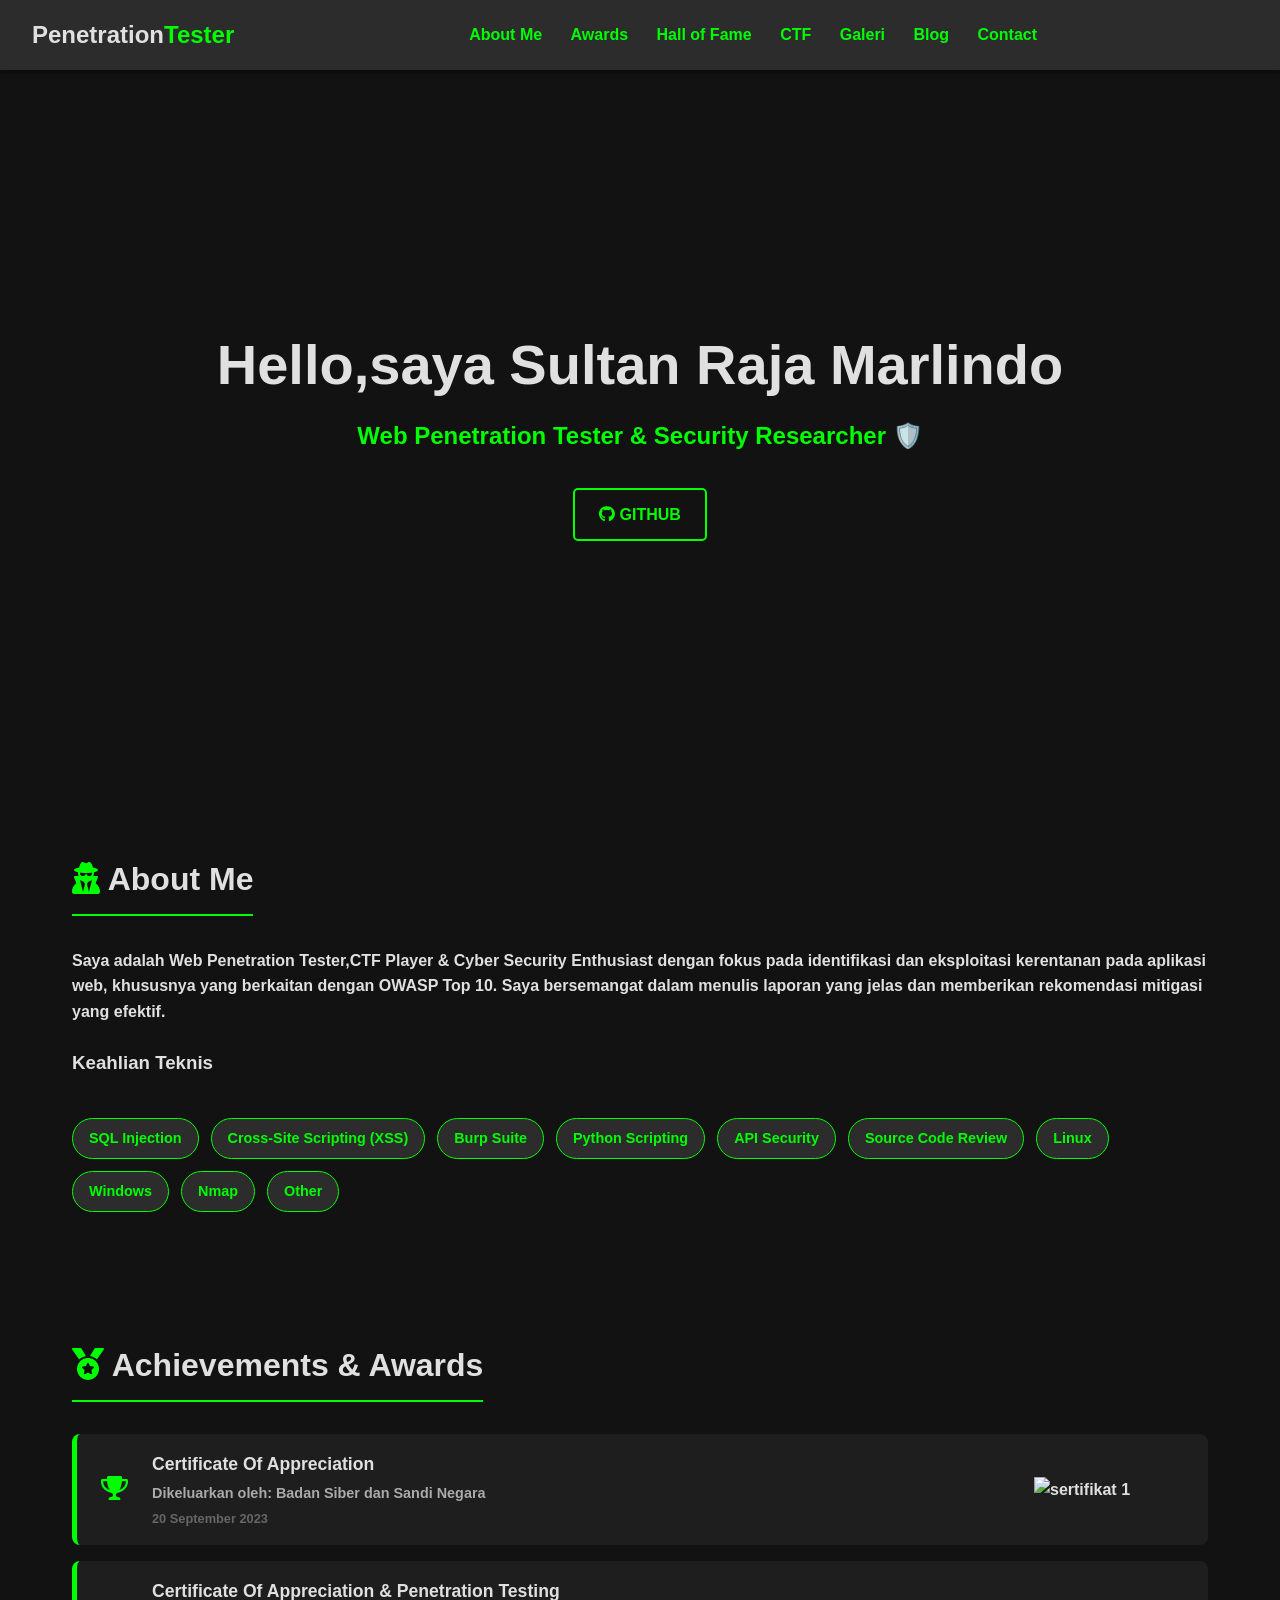
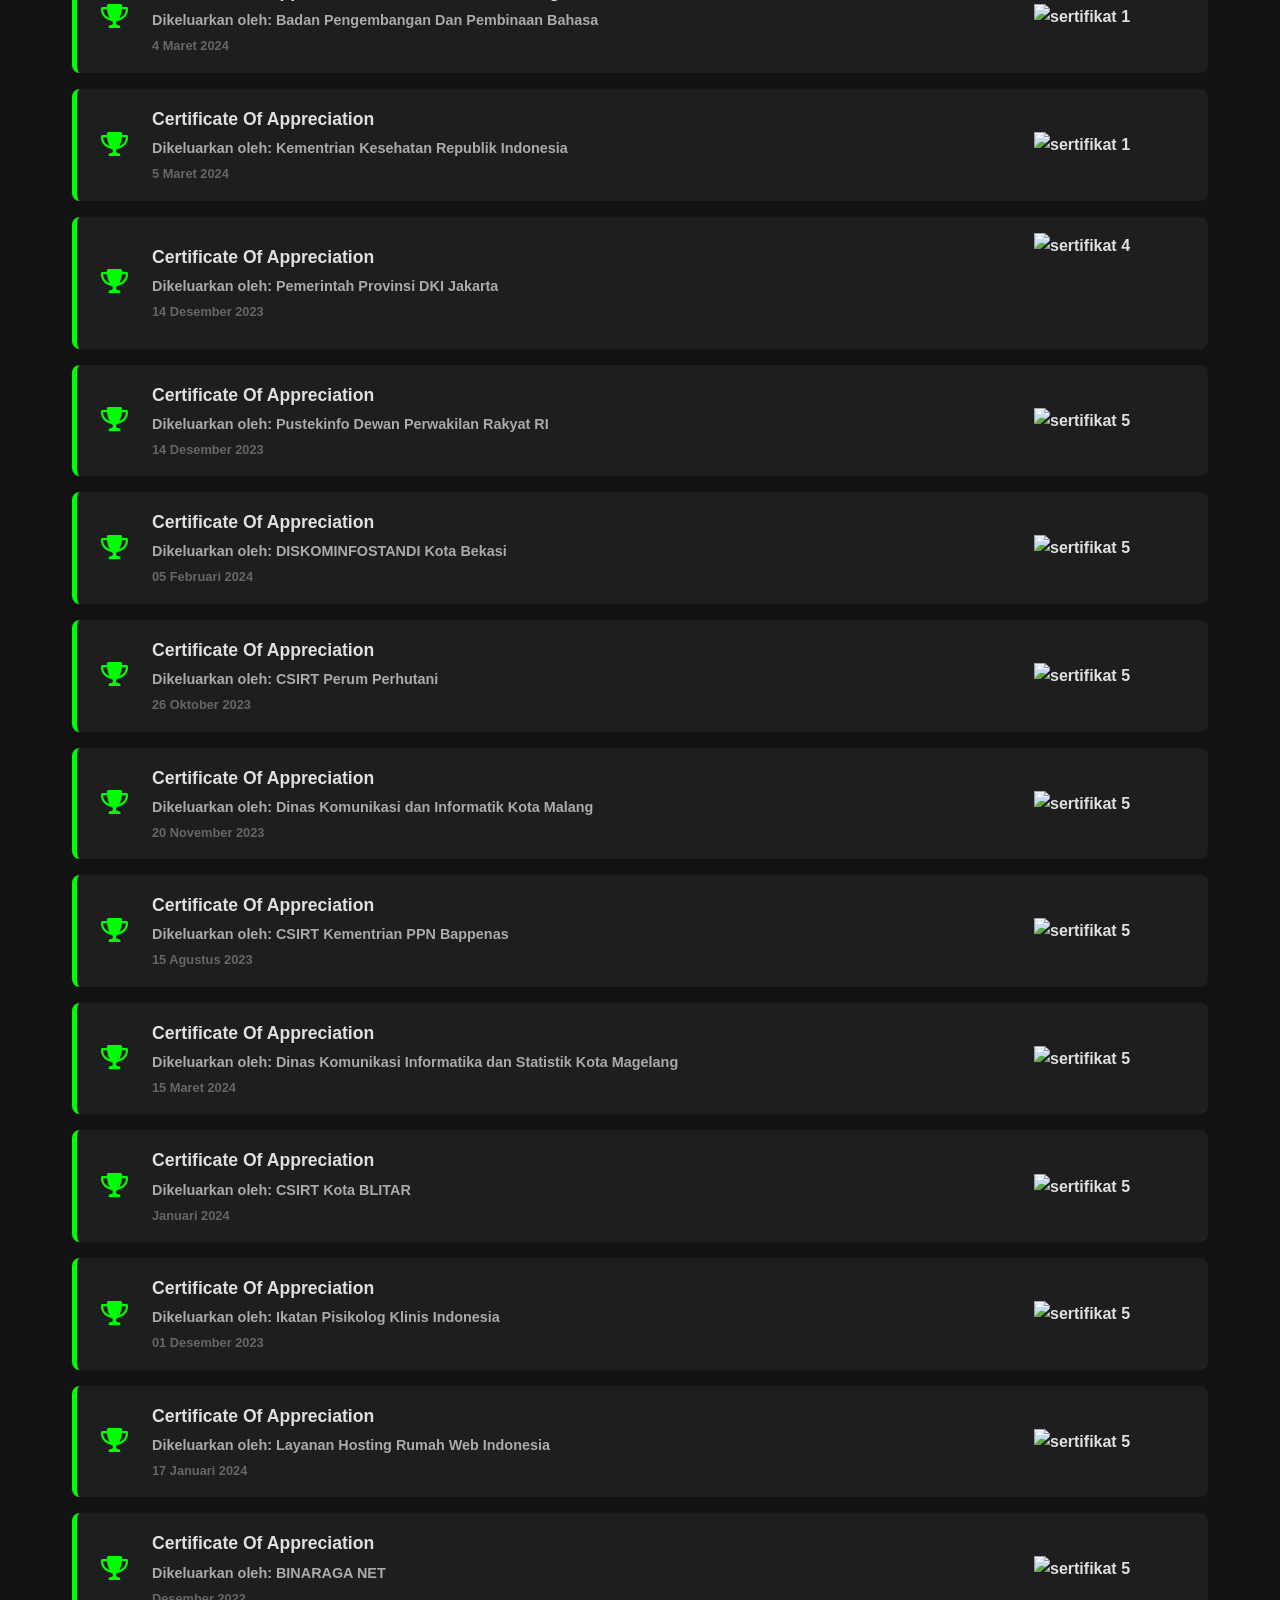
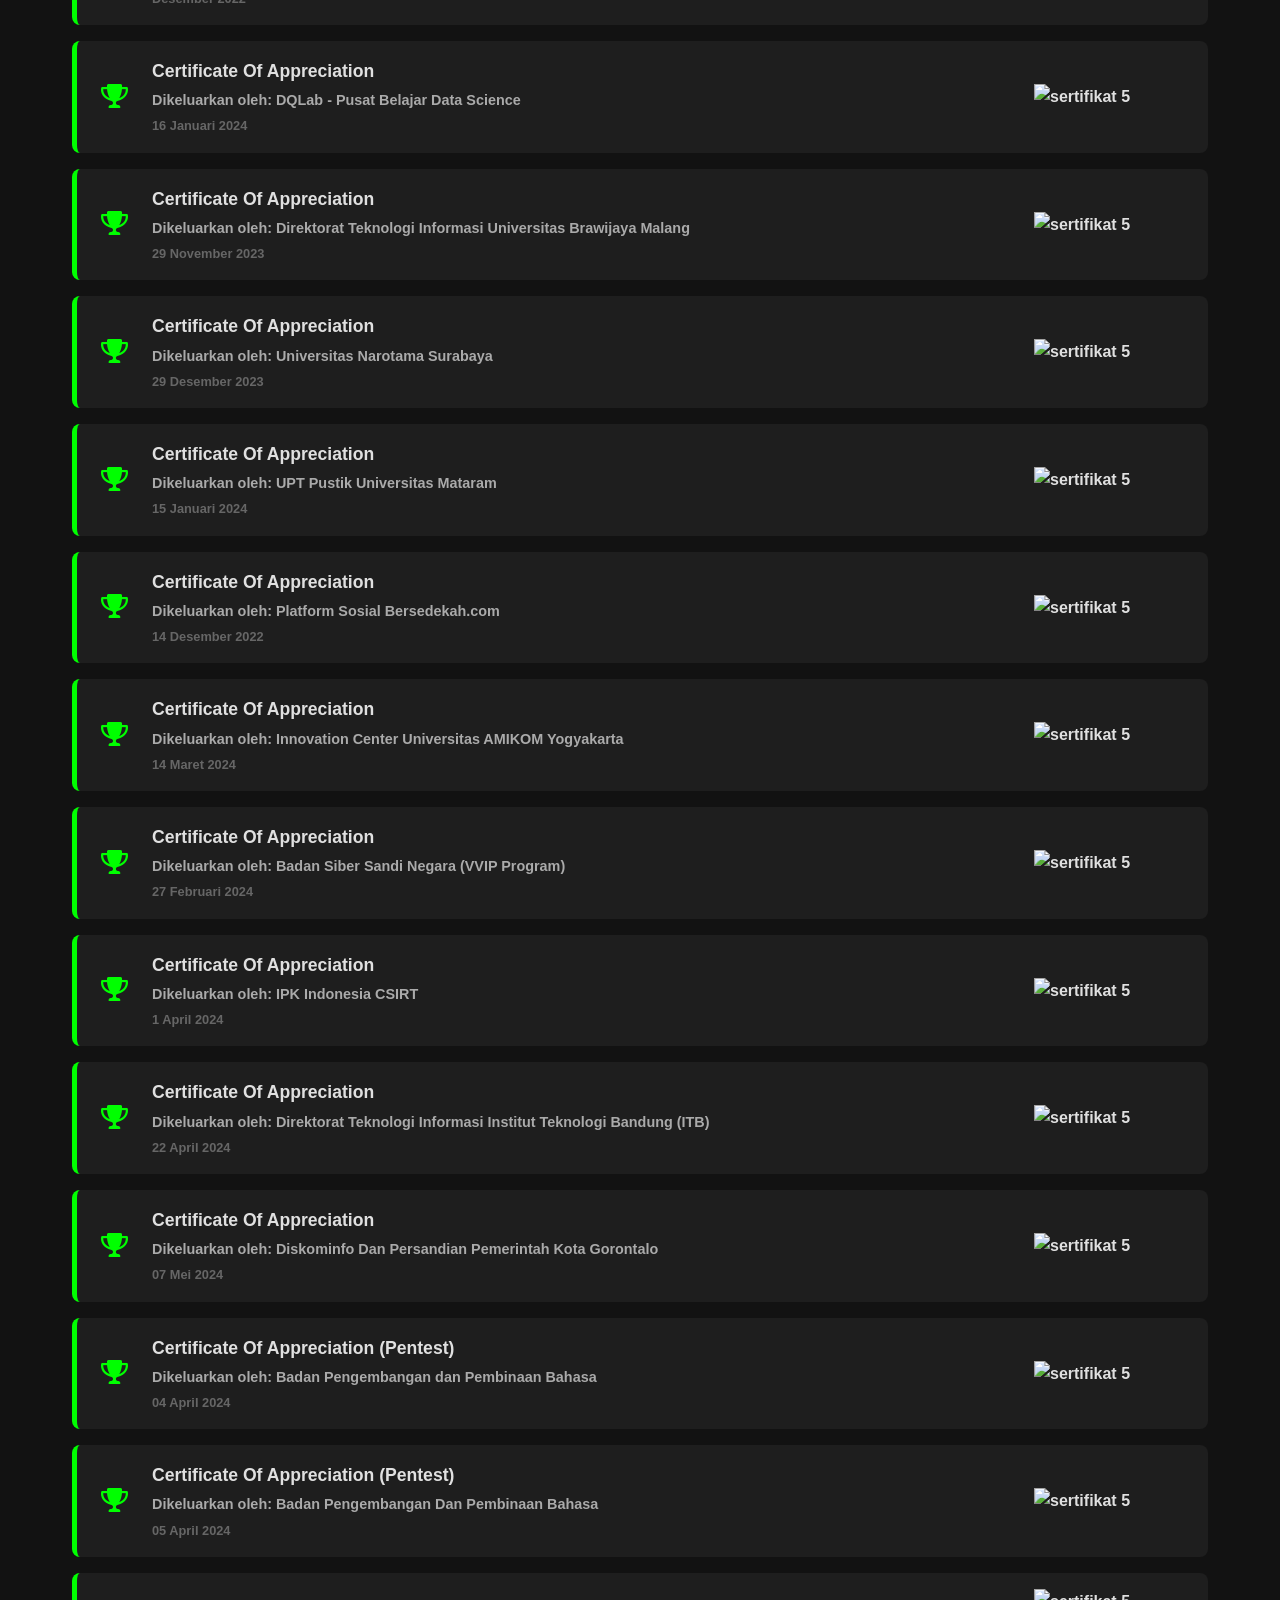
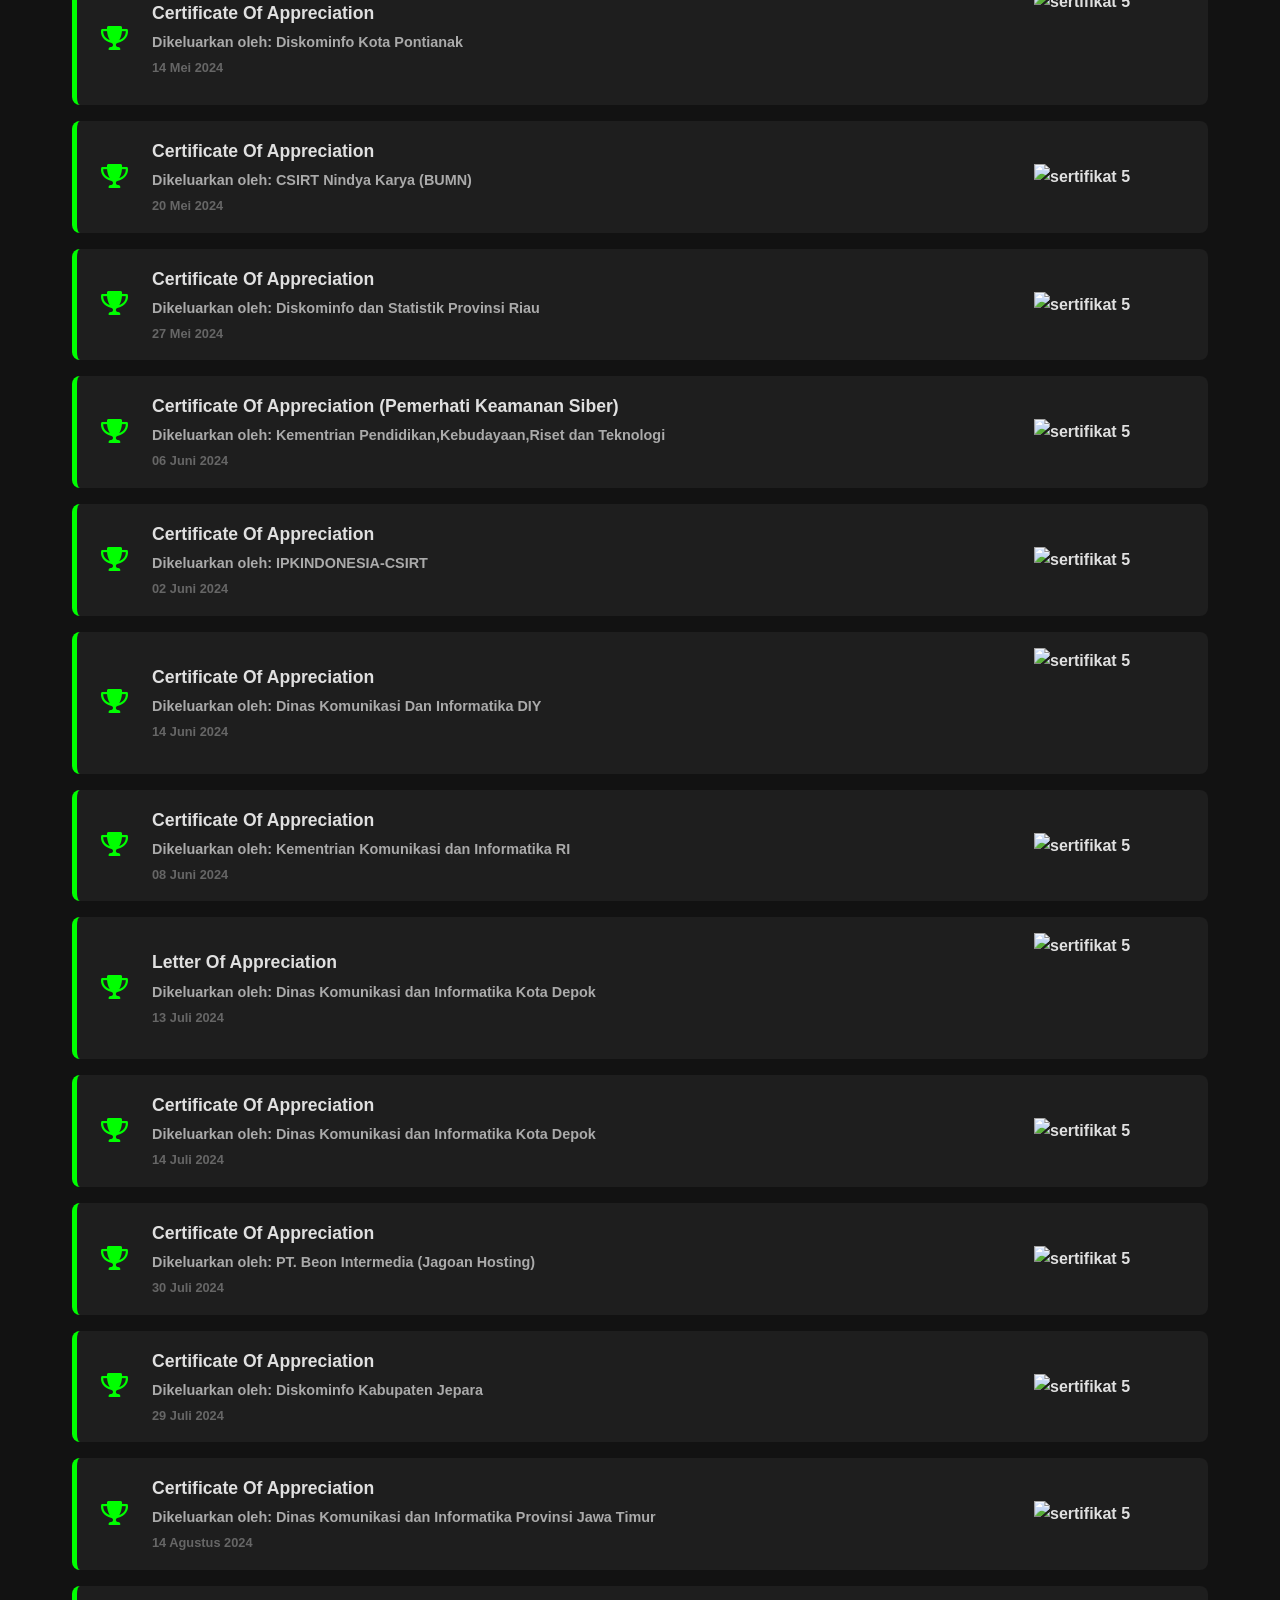
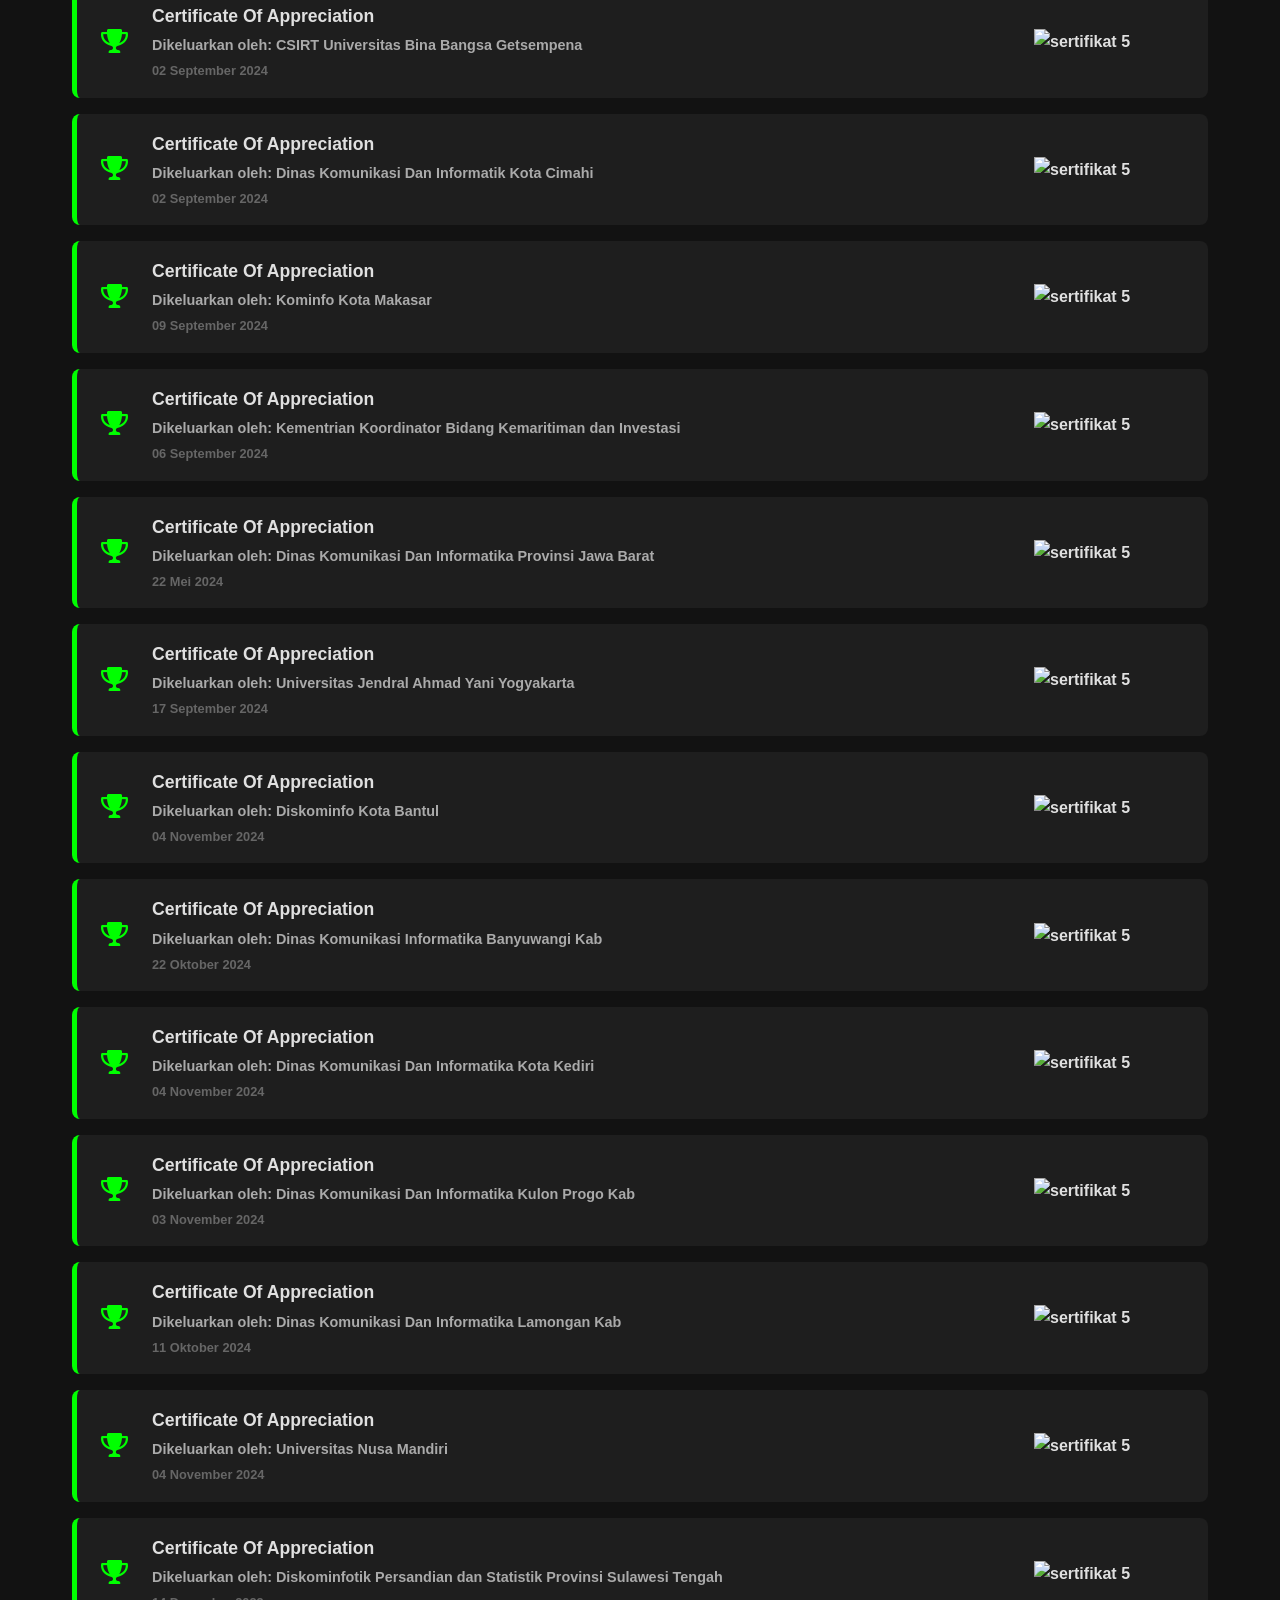
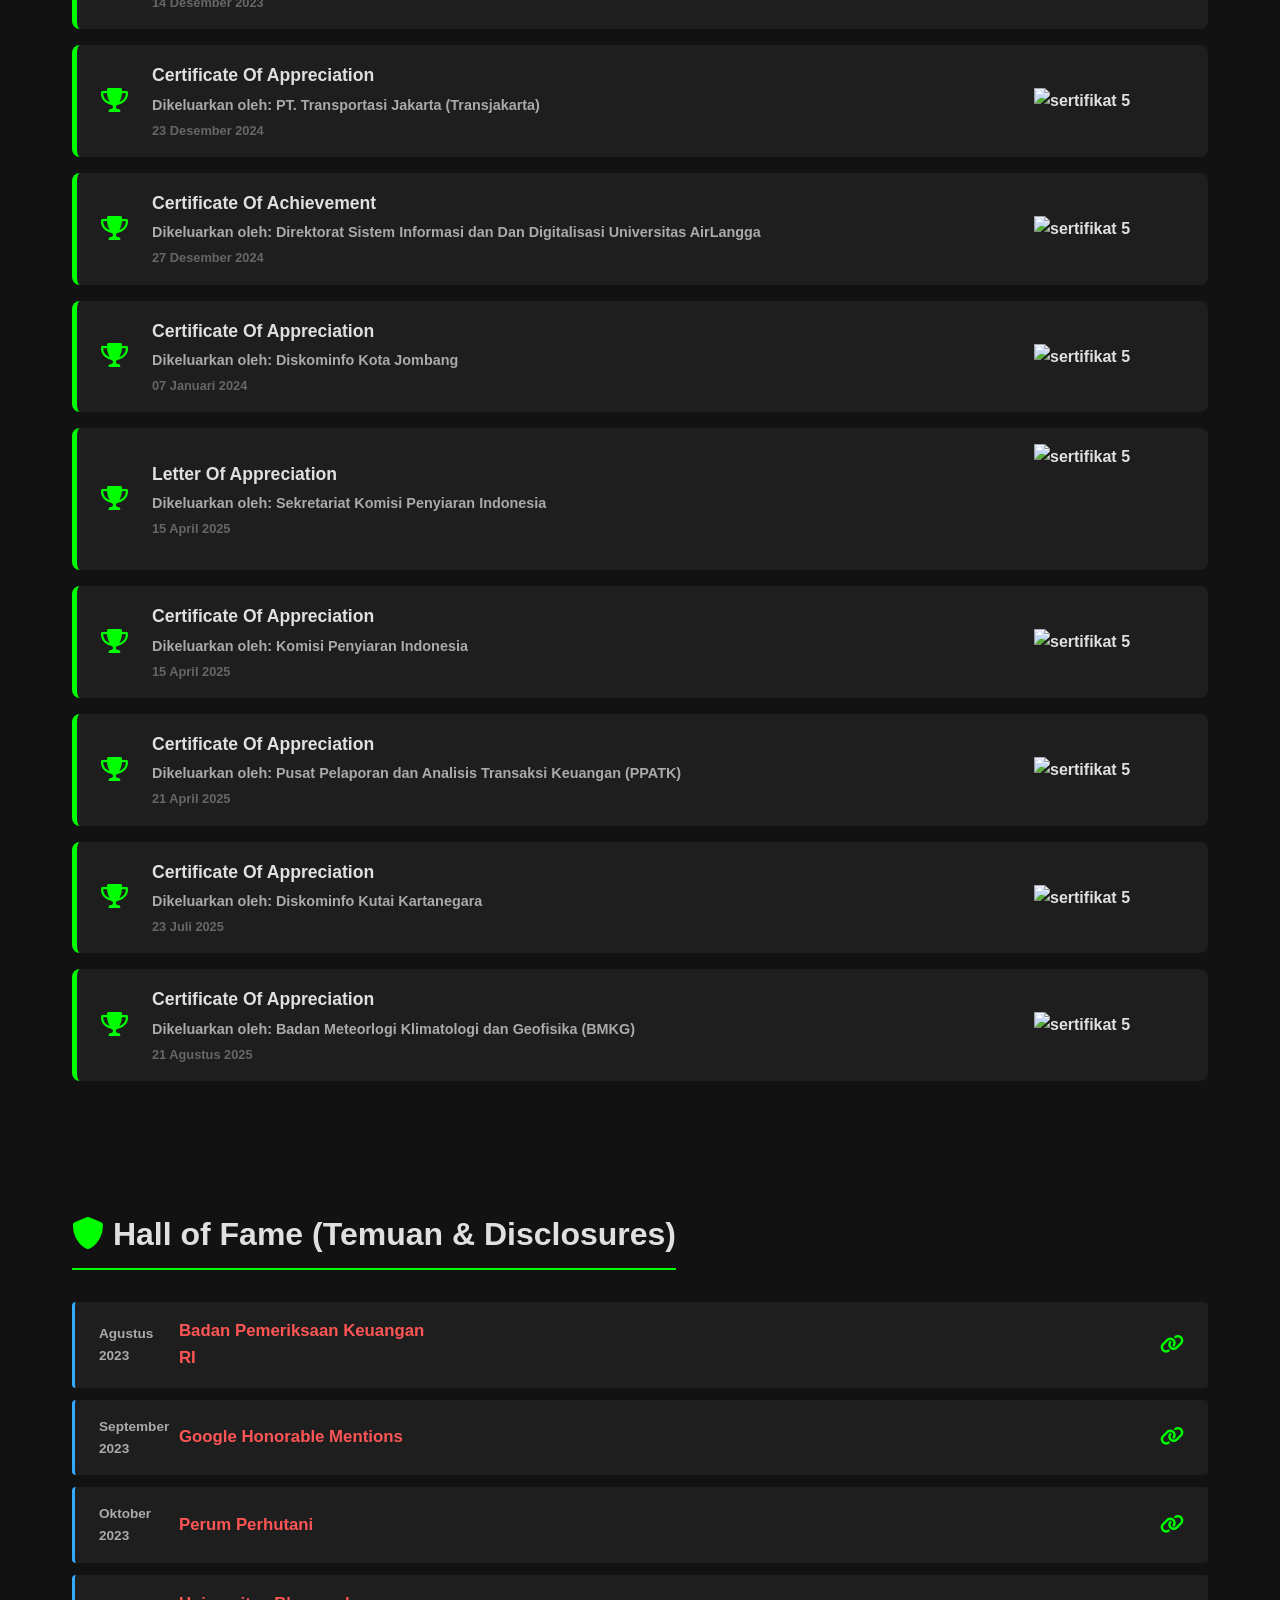
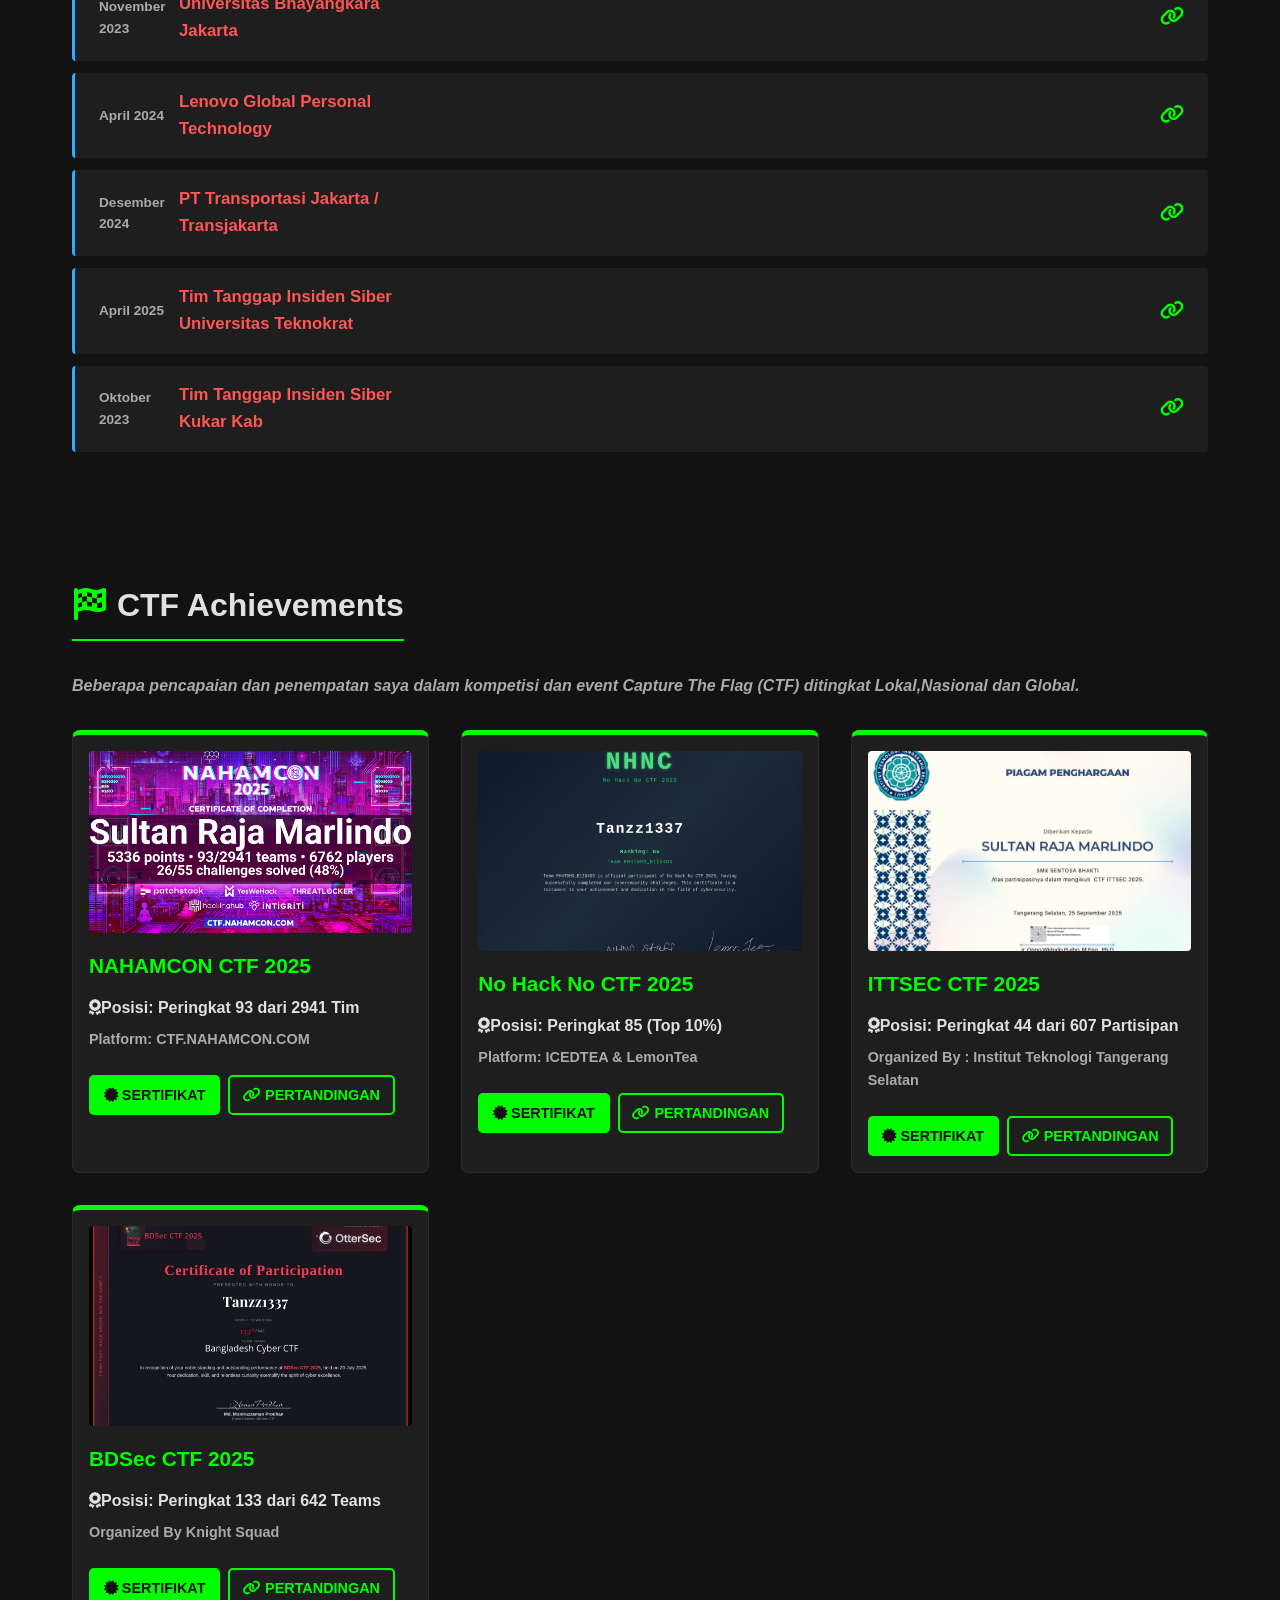
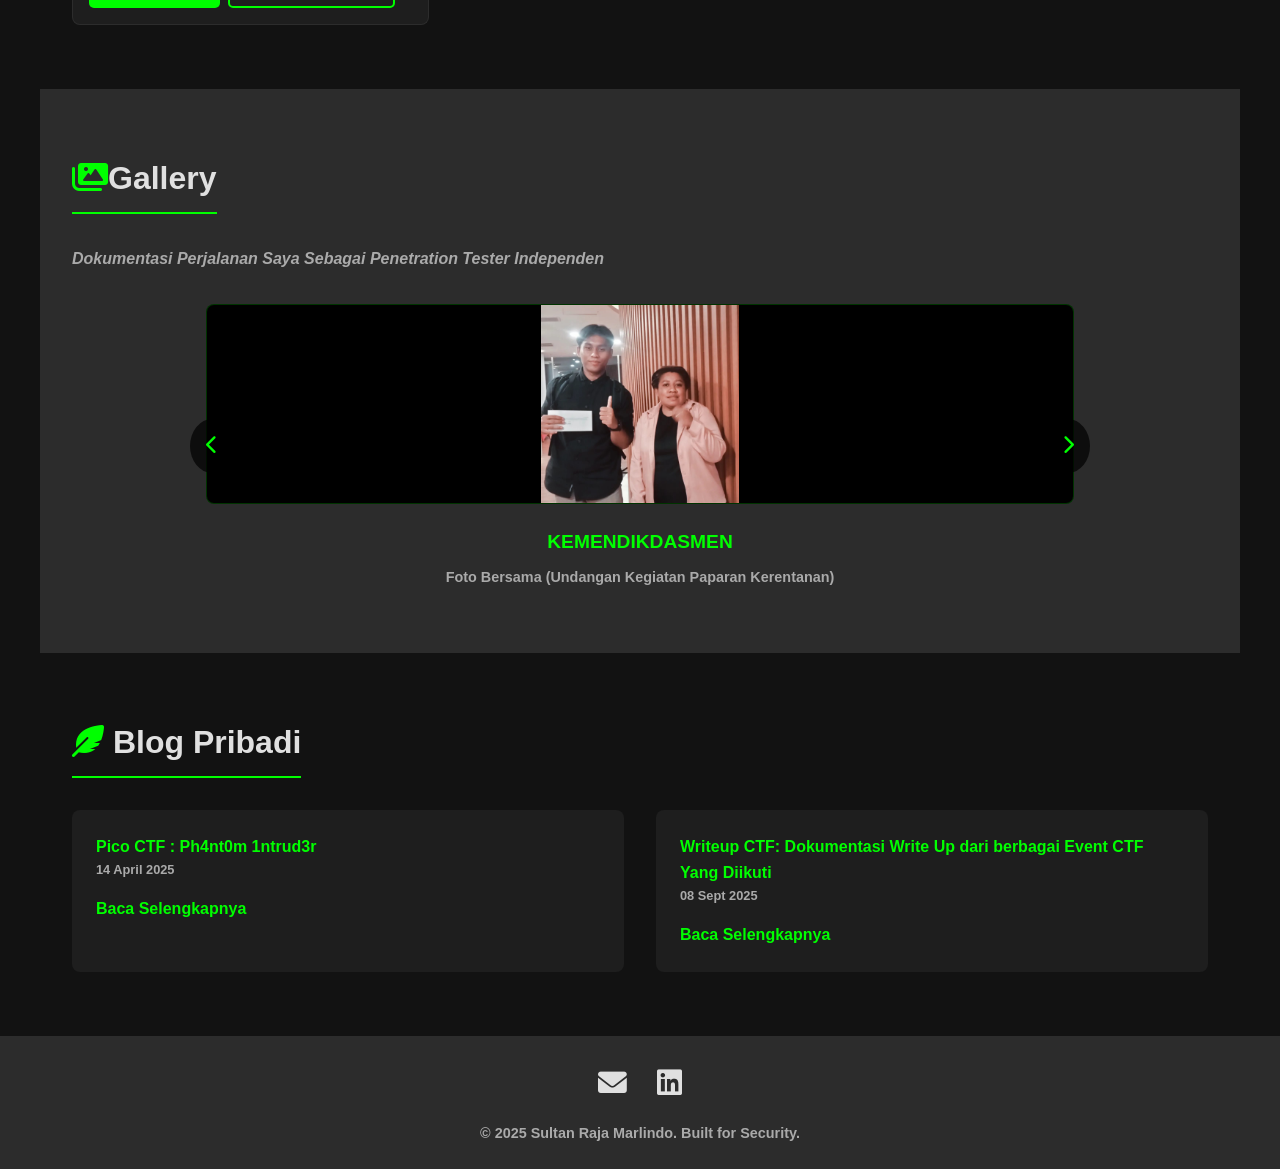
==== index.html @ c66782bb "Add files via upload" ====
<!DOCTYPE html>
<html lang="id">
<head>
    <meta charset="UTF-8">
    <meta name="viewport" content="width=device-width, initial-scale=1.0">
    <title>Tanzz1337 - Web Pentester Portfolio</title>
    <link rel="stylesheet" href="style.css">
    <link rel="stylesheet" href="https://cdnjs.cloudflare.com/ajax/libs/font-awesome/6.0.0-beta3/css/all.min.css">
</head>
<body>

    <header>
        <div class="logo">Penetration<span class="accent">Tester</span></div>
        <button class="menu-toggle" id="menu-toggle"><i class="fas fa-bars"></i></button>
        <nav class="nav-menu">
            <a href="#about"><b>About Me</b></a>
            <a href="#achievements"><b>Awards</b></a>
            <a href="#hall-of-fame"><b>Hall of Fame</a>
            <a href="#ctf-achievements"><b>CTF</a></b>
            <a href="#testimonial"><b>Galeri</a></b>
            <a href="#blog"><b>Blog</a></b>
            <a href="#footer"><b>Contact</a></b>
        </nav>
    </header>

    <section id="hero" class="hero">
        <h1><b>Hello,saya Sultan Raja Marlindo</b></h1>
        <p class="subtitle"><b>Web Penetration Tester & Security Researcher 🛡️</b></p>
        <div class="hero-links">
            <!-- <a href="#hall-of-fame" class="btn primary-btn">Lihat Bug Disclosures</a> -->
            <a href="https://github.com/tanzz1337" target="_blank" class="btn secondary-btn"><i class="fab fa-github"></i> GitHub</a>
        </div>
    </section>

    <section id="about" class="container">
        <h2><i class="fas fa-user-secret accent"></i> About Me</h2>
        <div class="about-content">
            <p><b>Saya adalah Web Penetration Tester,CTF Player & Cyber Security Enthusiast dengan fokus pada identifikasi dan eksploitasi kerentanan pada aplikasi web, khususnya yang berkaitan dengan OWASP Top 10. Saya bersemangat dalam menulis laporan yang jelas dan memberikan rekomendasi mitigasi yang efektif.</b></p>
            <h3>Keahlian Teknis</h3>
            <div class="skills-list">
                <span class="skill-badge"><b>SQL Injection</b></span>
                <span class="skill-badge"><b>Cross-Site Scripting (XSS)</b></span>
                <span class="skill-badge"><b>Burp Suite </b></span>
                <span class="skill-badge"><b>Python Scripting</b></span>
                <span class="skill-badge"><b>API Security</b></span>
                <span class="skill-badge"><b>Source Code Review</b></span>
                <span class="skill-badge"><b>Linux</b></span>
                <span class="skill-badge"><b>Windows</b></span>
                <span class="skill-badge"><b>Nmap</b></span>
                <span class="skill-badge"><b>Other</b></span>
            </div>
        </div>
    </section>

    <section id="achievements" class="container">
        <h2><i class="fas fa-medal accent"></i> Achievements & Awards</h2>
        <div class="compact-achievement-list">

            <!--Medal Logo-->
            <!--#1-->
            <div class="achievement-item">
                <div class="award-icon"><i class="fas fa-trophy"></i></div>
                <div class="award-details">
                    <h3>Certificate Of Appreciation</h3>
                    <p class="issuer">Dikeluarkan oleh: <b>Badan Siber dan Sandi Negara</b></p>
                    <p class="date">20 September 2023</p>
                </div>
                <img src="\sertifikat\1.jpg" alt="sertifikat 1" width="150">
            </div>
            <!--#2-->
            <div class="achievement-item">
                <div class="award-icon"><i class="fas fa-trophy"></i></div>
                <div class="award-details">
                    <h3>Certificate Of Appreciation & Penetration Testing </h3>
                    <p class="issuer">Dikeluarkan oleh: <b>Badan Pengembangan Dan Pembinaan Bahasa</b></p>
                    <p class="date">4 Maret 2024</p>
                </div>
                <img src="\sertifikat\2.jpg" alt="sertifikat 1" width="150">
            </div>
            <!--#3-->
            <div class="achievement-item">
                <div class="award-icon"><i class="fas fa-trophy"></i></div>
                <div class="award-details">
                    <h3>Certificate Of Appreciation</h3>
                    <p class="issuer">Dikeluarkan oleh: <b>Kementrian Kesehatan Republik Indonesia</b></p>
                    <p class="date">5 Maret 2024</p>
                </div>
                <img src="\sertifikat\3.jpg" alt="sertifikat 1" width="150">
            </div>
            <!--#4-->
            <div class="achievement-item">
                <div class="award-icon"><i class="fas fa-trophy"></i></div>
                <div class="award-details">
                    <h3>Certificate Of Appreciation</h3>
                    <p class="issuer">Dikeluarkan oleh: <b>Pemerintah Provinsi DKI Jakarta</b></p>
                    <p class="date">14 Desember 2023</p>
                </div>
                <img src="\sertifikat\4.jpg" alt="sertifikat 4" width="150" height="100">
            </div>
            <!--#5-->
            <div class="achievement-item">
                <div class="award-icon"><i class="fas fa-trophy"></i></div>
                <div class="award-details">
                    <h3>Certificate Of Appreciation</h3>
                    <p class="issuer">Dikeluarkan oleh: <b>Pustekinfo Dewan Perwakilan Rakyat RI</b></p>
                    <p class="date">14 Desember 2023</p>
                </div>
                <img src="\sertifikat\5.jpg" alt="sertifikat 5" width="150">
            </div>
            <!--#6-->
            <div class="achievement-item">
                <div class="award-icon"><i class="fas fa-trophy"></i></div>
                <div class="award-details">
                    <h3>Certificate Of Appreciation</h3>
                    <p class="issuer">Dikeluarkan oleh: <b>DISKOMINFOSTANDI Kota Bekasi</b></p>
                    <p class="date">05 Februari 2024</p>
                </div>
                <img src="\sertifikat\6.jpg" alt="sertifikat 5" width="150">
            </div>
            <!--#7-->
            <div class="achievement-item">
                <div class="award-icon"><i class="fas fa-trophy"></i></div>
                <div class="award-details">
                    <h3>Certificate Of Appreciation</h3>
                    <p class="issuer">Dikeluarkan oleh: <b>CSIRT Perum Perhutani</b></p>
                    <p class="date">26 Oktober 2023</p>
                </div>
                <img src="\sertifikat\7.jpg" alt="sertifikat 5" width="150">
            </div>
            <!--#8-->
            <div class="achievement-item">
                <div class="award-icon"><i class="fas fa-trophy"></i></div>
                <div class="award-details">
                    <h3>Certificate Of Appreciation</h3>
                    <p class="issuer">Dikeluarkan oleh: <b>Dinas Komunikasi dan Informatik Kota Malang</b></p>
                    <p class="date">20 November 2023</p>
                </div>
                <img src="\sertifikat\8.jpg" alt="sertifikat 5" width="150">
            </div>
            <!--#9-->
            <div class="achievement-item">
                <div class="award-icon"><i class="fas fa-trophy"></i></div>
                <div class="award-details">
                    <h3>Certificate Of Appreciation</h3>
                    <p class="issuer">Dikeluarkan oleh: <b>CSIRT Kementrian PPN Bappenas</b></p>
                    <p class="date">15 Agustus 2023</p>
                </div>
                <img src="\sertifikat\9.jpg" alt="sertifikat 5" width="150">
            </div>
            <!--#10-->
            <div class="achievement-item">
                <div class="award-icon"><i class="fas fa-trophy"></i></div>
                <div class="award-details">
                    <h3>Certificate Of Appreciation</h3>
                    <p class="issuer">Dikeluarkan oleh: <b>Dinas Komunikasi Informatika dan Statistik Kota Magelang</b></p>
                    <p class="date">15 Maret 2024</p>
                </div>
                <img src="\sertifikat\10.jpg" alt="sertifikat 5" width="150">
            </div>
            <!--#11-->
            <div class="achievement-item">
                <div class="award-icon"><i class="fas fa-trophy"></i></div>
                <div class="award-details">
                    <h3>Certificate Of Appreciation</h3>
                    <p class="issuer">Dikeluarkan oleh: <b>CSIRT Kota BLITAR</b></p>
                    <p class="date">Januari 2024</p>
                </div>
                <img src="\sertifikat\11.jpg" alt="sertifikat 5" width="150">
            </div>
            <!--#12-->
            <div class="achievement-item">
                <div class="award-icon"><i class="fas fa-trophy"></i></div>
                <div class="award-details">
                    <h3>Certificate Of Appreciation</h3>
                    <p class="issuer">Dikeluarkan oleh: <b>Ikatan Pisikolog Klinis Indonesia</b></p>
                    <p class="date">01 Desember 2023</p>
                </div>
                <img src="\sertifikat\12.jpg" alt="sertifikat 5" width="150">
            </div>
            <!--#13-->
            <div class="achievement-item">
                <div class="award-icon"><i class="fas fa-trophy"></i></div>
                <div class="award-details">
                    <h3>Certificate Of Appreciation</h3>
                    <p class="issuer">Dikeluarkan oleh: <b>Layanan Hosting Rumah Web Indonesia</b></p>
                    <p class="date">17 Januari 2024</p>
                </div>
                <img src="\sertifikat\13.jpg" alt="sertifikat 5" width="150">
            </div>
            <!--#14-->
            <div class="achievement-item">
                <div class="award-icon"><i class="fas fa-trophy"></i></div>
                <div class="award-details">
                    <h3>Certificate Of Appreciation</h3>
                    <p class="issuer">Dikeluarkan oleh: <b>BINARAGA NET</b></p>
                    <p class="date">Desember 2022</p>
                </div>
                <img src="\sertifikat\14.jpg" alt="sertifikat 5" width="150">
            </div>
            <!--#15-->
            <div class="achievement-item">
                <div class="award-icon"><i class="fas fa-trophy"></i></div>
                <div class="award-details">
                    <h3>Certificate Of Appreciation</h3>
                    <p class="issuer">Dikeluarkan oleh: <b>DQLab - Pusat Belajar Data Science</b></p>
                    <p class="date">16 Januari 2024</p>
                </div>
                <img src="\sertifikat\15.jpg" alt="sertifikat 5" width="150">
            </div>
            <!--#16-->
            <div class="achievement-item">
                <div class="award-icon"><i class="fas fa-trophy"></i></div>
                <div class="award-details">
                    <h3>Certificate Of Appreciation</h3>
                    <p class="issuer">Dikeluarkan oleh: <b>Direktorat Teknologi Informasi Universitas Brawijaya Malang</b></p>
                    <p class="date">29 November 2023</p>
                </div>
                <img src="\sertifikat\16.jpg" alt="sertifikat 5" width="150">
            </div>
            <!--#17-->
            <div class="achievement-item">
                <div class="award-icon"><i class="fas fa-trophy"></i></div>
                <div class="award-details">
                    <h3>Certificate Of Appreciation</h3>
                    <p class="issuer">Dikeluarkan oleh: <b>Universitas Narotama Surabaya</b></p>
                    <p class="date">29 Desember 2023</p>
                </div>
                <img src="\sertifikat\17.jpg" alt="sertifikat 5" width="150">
            </div>
            <!--#18-->
            <div class="achievement-item">
                <div class="award-icon"><i class="fas fa-trophy"></i></div>
                <div class="award-details">
                    <h3>Certificate Of Appreciation</h3>
                    <p class="issuer">Dikeluarkan oleh: <b>UPT Pustik Universitas Mataram</b></p>
                    <p class="date">15 Januari 2024</p>
                </div>
                <img src="\sertifikat\18.jpg" alt="sertifikat 5" width="150">
            </div>
            <!--#19-->
            <div class="achievement-item">
                <div class="award-icon"><i class="fas fa-trophy"></i></div>
                <div class="award-details">
                    <h3>Certificate Of Appreciation</h3>
                    <p class="issuer">Dikeluarkan oleh: <b>Platform Sosial Bersedekah.com</b></p>
                    <p class="date">14 Desember 2022</p>
                </div>
                <img src="\sertifikat\19.jpg" alt="sertifikat 5" width="150">
            </div>
            <!--#20-->
            <div class="achievement-item">
                <div class="award-icon"><i class="fas fa-trophy"></i></div>
                <div class="award-details">
                    <h3>Certificate Of Appreciation</h3>
                    <p class="issuer">Dikeluarkan oleh: <b>Innovation Center Universitas AMIKOM Yogyakarta</b></p>
                    <p class="date">14 Maret 2024</p>
                </div>
                <img src="\sertifikat\20.jpg" alt="sertifikat 5" width="150">
            </div>
            <!--#21-->
            <div class="achievement-item">
                <div class="award-icon"><i class="fas fa-trophy"></i></div>
                <div class="award-details">
                    <h3>Certificate Of Appreciation</h3>
                    <p class="issuer">Dikeluarkan oleh: <b>Badan Siber Sandi Negara (VVIP Program)</b></p>
                    <p class="date">27 Februari 2024</p>
                </div>
                <img src="\sertifikat\21.jpg" alt="sertifikat 5" width="150">
            </div>
            <!--#22-->
            <div class="achievement-item">
                <div class="award-icon"><i class="fas fa-trophy"></i></div>
                <div class="award-details">
                    <h3>Certificate Of Appreciation</h3>
                    <p class="issuer">Dikeluarkan oleh: <b>IPK Indonesia CSIRT</b></p>
                    <p class="date">1 April 2024</p>
                </div>
                <img src="\sertifikat\22.jpg" alt="sertifikat 5" width="150">
            </div>
            <!--#23-->
            <div class="achievement-item">
                <div class="award-icon"><i class="fas fa-trophy"></i></div>
                <div class="award-details">
                    <h3>Certificate Of Appreciation</h3>
                    <p class="issuer">Dikeluarkan oleh: <b>Direktorat Teknologi Informasi Institut Teknologi Bandung (ITB)</b></p>
                    <p class="date">22 April 2024</p>
                </div>
                <img src="\sertifikat\23.jpeg" alt="sertifikat 5" width="150">
            </div>
            <!--#24-->
            <div class="achievement-item">
                <div class="award-icon"><i class="fas fa-trophy"></i></div>
                <div class="award-details">
                    <h3>Certificate Of Appreciation</h3>
                    <p class="issuer">Dikeluarkan oleh: <b>Diskominfo Dan Persandian Pemerintah Kota Gorontalo</b></p>
                    <p class="date">07 Mei 2024</p>
                </div>
                <img src="\sertifikat\24.jpg" alt="sertifikat 5" width="150">
            </div>
            <!--#25-->
            <div class="achievement-item">
                <div class="award-icon"><i class="fas fa-trophy"></i></div>
                <div class="award-details">
                    <h3>Certificate Of Appreciation (Pentest)</h3>
                    <p class="issuer">Dikeluarkan oleh: <b>Badan Pengembangan dan Pembinaan Bahasa</b></p>
                    <p class="date">04 April 2024</p>
                </div>
                <img src="\sertifikat\25.jpg" alt="sertifikat 5" width="150">
            </div>
            <!--#26-->
            <div class="achievement-item">
                <div class="award-icon"><i class="fas fa-trophy"></i></div>
                <div class="award-details">
                    <h3>Certificate Of Appreciation (Pentest)</h3>
                    <p class="issuer">Dikeluarkan oleh: <b>Badan Pengembangan Dan Pembinaan Bahasa</b></p>
                    <p class="date">05 April 2024</p>
                </div>
                <img src="\sertifikat\26.jpg" alt="sertifikat 5" width="150">
            </div>
            <!--#27-->
            <div class="achievement-item">
                <div class="award-icon"><i class="fas fa-trophy"></i></div>
                <div class="award-details">
                    <h3>Certificate Of Appreciation</h3>
                    <p class="issuer">Dikeluarkan oleh: <b>Diskominfo Kota Pontianak</b></p>
                    <p class="date">14 Mei 2024</p>
                </div>
                <img src="\sertifikat\27.jpg" alt="sertifikat 5" width="150" height="100">
            </div>
            <!--#28-->
            <div class="achievement-item">
                <div class="award-icon"><i class="fas fa-trophy"></i></div>
                <div class="award-details">
                    <h3>Certificate Of Appreciation</h3>
                    <p class="issuer">Dikeluarkan oleh: <b>CSIRT Nindya Karya (BUMN)</b></p>
                    <p class="date">20 Mei 2024</p>
                </div>
                <img src="\sertifikat\28.jpg" alt="sertifikat 5" width="150">
            </div>
            <!--#29-->
            <div class="achievement-item">
                <div class="award-icon"><i class="fas fa-trophy"></i></div>
                <div class="award-details">
                    <h3>Certificate Of Appreciation</h3>
                    <p class="issuer">Dikeluarkan oleh: <b>Diskominfo dan Statistik Provinsi Riau</b></p>
                    <p class="date">27 Mei 2024</p>
                </div>
                <img src="\sertifikat\29.jpg" alt="sertifikat 5" width="150">
            </div>
            <!--#30-->
            <div class="achievement-item">
                <div class="award-icon"><i class="fas fa-trophy"></i></div>
                <div class="award-details">
                    <h3>Certificate Of Appreciation (Pemerhati Keamanan Siber)</h3>
                    <p class="issuer">Dikeluarkan oleh: <b>Kementrian Pendidikan,Kebudayaan,Riset dan Teknologi</b></p>
                    <p class="date">06 Juni 2024</p>
                </div>
                <img src="\sertifikat\30.jpg" alt="sertifikat 5" width="150">
            </div>
            <!--#31-->
            <div class="achievement-item">
                <div class="award-icon"><i class="fas fa-trophy"></i></div>
                <div class="award-details">
                    <h3>Certificate Of Appreciation</h3>
                    <p class="issuer">Dikeluarkan oleh: <b>IPKINDONESIA-CSIRT</b></p>
                    <p class="date">02 Juni 2024</p>
                </div>
                <img src="\sertifikat\31.jpg" alt="sertifikat 5" width="150">
            </div>
            <!--#32-->
            <div class="achievement-item">
                <div class="award-icon"><i class="fas fa-trophy"></i></div>
                <div class="award-details">
                    <h3>Certificate Of Appreciation</h3>
                    <p class="issuer">Dikeluarkan oleh: <b>Dinas Komunikasi Dan Informatika DIY</b></p>
                    <p class="date">14 Juni 2024</p>
                </div>
                <img src="\sertifikat\32.jpg" alt="sertifikat 5" width="150" height="110">
            </div>
            <!--#33-->
            <div class="achievement-item">
                <div class="award-icon"><i class="fas fa-trophy"></i></div>
                <div class="award-details">
                    <h3>Certificate Of Appreciation</h3>
                    <p class="issuer">Dikeluarkan oleh: <b>Kementrian Komunikasi dan Informatika RI</b></p>
                    <p class="date">08 Juni 2024</p>
                </div>
                <img src="\sertifikat\33.jpg" alt="sertifikat 5" width="150">
            </div>
            <!--#34-->
            <div class="achievement-item">
                <div class="award-icon"><i class="fas fa-trophy"></i></div>
                <div class="award-details">
                    <h3>Letter Of Appreciation</h3>
                    <p class="issuer">Dikeluarkan oleh: <b>Dinas Komunikasi dan Informatika Kota Depok</b></p>
                    <p class="date">13 Juli 2024</p>
                </div>
                <img src="\sertifikat\34.jpg" alt="sertifikat 5" width="150" height="110">
            </div>
            <!--#35-->
            <div class="achievement-item">
                <div class="award-icon"><i class="fas fa-trophy"></i></div>
                <div class="award-details">
                    <h3>Certificate Of Appreciation</h3>
                    <p class="issuer">Dikeluarkan oleh: <b>Dinas Komunikasi dan Informatika Kota Depok</b></p>
                    <p class="date">14 Juli 2024</p>
                </div>
                <img src="\sertifikat\35.jpg" alt="sertifikat 5" width="150">
            </div>
            <!--#36-->
            <div class="achievement-item">
                <div class="award-icon"><i class="fas fa-trophy"></i></div>
                <div class="award-details">
                    <h3>Certificate Of Appreciation</h3>
                    <p class="issuer">Dikeluarkan oleh: <b>PT. Beon Intermedia (Jagoan Hosting)</b></p>
                    <p class="date">30 Juli 2024</p>
                </div>
                <img src="\sertifikat\36.jpg" alt="sertifikat 5" width="150">
            </div>
            <!--#37-->
            <div class="achievement-item">
                <div class="award-icon"><i class="fas fa-trophy"></i></div>
                <div class="award-details">
                    <h3>Certificate Of Appreciation</h3>
                    <p class="issuer">Dikeluarkan oleh: <b>Diskominfo Kabupaten Jepara</b></p>
                    <p class="date">29 Juli 2024</p>
                </div>
                <img src="\sertifikat\37.jpg" alt="sertifikat 5" width="150">
            </div>
            <!--#38-->
            <div class="achievement-item">
                <div class="award-icon"><i class="fas fa-trophy"></i></div>
                <div class="award-details">
                    <h3>Certificate Of Appreciation</h3>
                    <p class="issuer">Dikeluarkan oleh: <b>Dinas Komunikasi dan Informatika Provinsi Jawa Timur</b></p>
                    <p class="date">14 Agustus 2024</p>
                </div>
                <img src="\sertifikat\38.jpg" alt="sertifikat 5" width="150">
            </div>
            <!--#39-->
            <div class="achievement-item">
                <div class="award-icon"><i class="fas fa-trophy"></i></div>
                <div class="award-details">
                    <h3>Certificate Of Appreciation</h3>
                    <p class="issuer">Dikeluarkan oleh: <b>CSIRT Universitas Bina Bangsa Getsempena</b></p>
                    <p class="date">02 September 2024</p>
                </div>
                <img src="\sertifikat\39.jpg" alt="sertifikat 5" width="150">
            </div>
            <!--#40-->
            <div class="achievement-item">
                <div class="award-icon"><i class="fas fa-trophy"></i></div>
                <div class="award-details">
                    <h3>Certificate Of Appreciation</h3>
                    <p class="issuer">Dikeluarkan oleh: <b>Dinas Komunikasi Dan Informatik Kota Cimahi</b></p>
                    <p class="date">02 September 2024</p>
                </div>
                <img src="\sertifikat\40.jpg" alt="sertifikat 5" width="150">
            </div>
            <!--#41-->
            <div class="achievement-item">
                <div class="award-icon"><i class="fas fa-trophy"></i></div>
                <div class="award-details">
                    <h3>Certificate Of Appreciation</h3>
                    <p class="issuer">Dikeluarkan oleh: <b>Kominfo Kota Makasar</b></p>
                    <p class="date">09 September 2024</p>
                </div>
                <img src="\sertifikat\41.jpg" alt="sertifikat 5" width="150">
            </div>
            <!--#42-->
            <div class="achievement-item">
                <div class="award-icon"><i class="fas fa-trophy"></i></div>
                <div class="award-details">
                    <h3>Certificate Of Appreciation</h3>
                    <p class="issuer">Dikeluarkan oleh: <b>Kementrian Koordinator Bidang Kemaritiman dan Investasi</b></p>
                    <p class="date">06 September 2024</p>
                </div>
                <img src="\sertifikat\42.jpg" alt="sertifikat 5" width="150">
            </div>
            <!--#43-->
            <div class="achievement-item">
                <div class="award-icon"><i class="fas fa-trophy"></i></div>
                <div class="award-details">
                    <h3>Certificate Of Appreciation</h3>
                    <p class="issuer">Dikeluarkan oleh: <b>Dinas Komunikasi Dan Informatika Provinsi Jawa Barat</b></p>
                    <p class="date">22 Mei 2024</p>
                </div>
                <img src="\sertifikat\43.jpg" alt="sertifikat 5" width="150">
            </div>
            <!--#44-->
            <div class="achievement-item">
                <div class="award-icon"><i class="fas fa-trophy"></i></div>
                <div class="award-details">
                    <h3>Certificate Of Appreciation</h3>
                    <p class="issuer">Dikeluarkan oleh: <b>Universitas Jendral Ahmad Yani Yogyakarta</b></p>
                    <p class="date">17 September 2024</p>
                </div>
                <img src="\sertifikat\44.jpg" alt="sertifikat 5" width="150">
            </div>
            <!--#45-->
            <div class="achievement-item">
                <div class="award-icon"><i class="fas fa-trophy"></i></div>
                <div class="award-details">
                    <h3>Certificate Of Appreciation</h3>
                    <p class="issuer">Dikeluarkan oleh: <b>Diskominfo Kota Bantul</b></p>
                    <p class="date">04 November 2024</p>
                </div>
                <img src="\sertifikat\45.jpg" alt="sertifikat 5" width="150">
            </div>
            <!--#46-->
            <div class="achievement-item">
                <div class="award-icon"><i class="fas fa-trophy"></i></div>
                <div class="award-details">
                    <h3>Certificate Of Appreciation</h3>
                    <p class="issuer">Dikeluarkan oleh: <b>Dinas Komunikasi Informatika Banyuwangi Kab</b></p>
                    <p class="date">22 Oktober 2024</p>
                </div>
                <img src="\sertifikat\46.jpg" alt="sertifikat 5" width="150">
            </div>
            <!--#47-->
            <div class="achievement-item">
                <div class="award-icon"><i class="fas fa-trophy"></i></div>
                <div class="award-details">
                    <h3>Certificate Of Appreciation</h3>
                    <p class="issuer">Dikeluarkan oleh: <b>Dinas Komunikasi Dan Informatika Kota Kediri</b></p>
                    <p class="date">04 November 2024</p>
                </div>
                <img src="\sertifikat\47.jpg" alt="sertifikat 5" width="150">
            </div>
            <!--#48-->
            <div class="achievement-item">
                <div class="award-icon"><i class="fas fa-trophy"></i></div>
                <div class="award-details">
                    <h3>Certificate Of Appreciation</h3>
                    <p class="issuer">Dikeluarkan oleh: <b>Dinas Komunikasi Dan Informatika Kulon Progo Kab</b></p>
                    <p class="date">03 November 2024</p>
                </div>
                <img src="\sertifikat\48.jpg" alt="sertifikat 5" width="150">
            </div>
            <!--#49-->
            <div class="achievement-item">
                <div class="award-icon"><i class="fas fa-trophy"></i></div>
                <div class="award-details">
                    <h3>Certificate Of Appreciation</h3>
                    <p class="issuer">Dikeluarkan oleh: <b>Dinas Komunikasi Dan Informatika Lamongan Kab</b></p>
                    <p class="date">11 Oktober 2024</p>
                </div>
                <img src="\sertifikat\49.jpg" alt="sertifikat 5" width="150">
            </div>
            <!--#50-->
            <div class="achievement-item">
                <div class="award-icon"><i class="fas fa-trophy"></i></div>
                <div class="award-details">
                    <h3>Certificate Of Appreciation</h3>
                    <p class="issuer">Dikeluarkan oleh: <b>Universitas Nusa Mandiri</b></p>
                    <p class="date">04 November 2024</p>
                </div>
                <img src="\sertifikat\50.jpg" alt="sertifikat 5" width="150">
            </div>
            <!--#51-->
            <div class="achievement-item">
                <div class="award-icon"><i class="fas fa-trophy"></i></div>
                <div class="award-details">
                    <h3>Certificate Of Appreciation</h3>
                    <p class="issuer">Dikeluarkan oleh: <b>Diskominfotik Persandian dan Statistik Provinsi Sulawesi Tengah</b></p>
                    <p class="date">14 Desember 2023</p>
                </div>
                <img src="\sertifikat\51.jpg" alt="sertifikat 5" width="150">
            </div>
            <!--#52-->
            <div class="achievement-item">
                <div class="award-icon"><i class="fas fa-trophy"></i></div>
                <div class="award-details">
                    <h3>Certificate Of Appreciation</h3>
                    <p class="issuer">Dikeluarkan oleh: <b>PT. Transportasi Jakarta (Transjakarta)</b></p>
                    <p class="date">23 Desember 2024</p>
                </div>
                <img src="\sertifikat\52.jpg" alt="sertifikat 5" width="150">
            </div>
            <!--#53-->
            <div class="achievement-item">
                <div class="award-icon"><i class="fas fa-trophy"></i></div>
                <div class="award-details">
                    <h3>Certificate Of Achievement</h3>
                    <p class="issuer">Dikeluarkan oleh: <b>Direktorat Sistem Informasi dan Dan Digitalisasi Universitas AirLangga</b></p>
                    <p class="date">27 Desember 2024</p>
                </div>
                <img src="\sertifikat\53.jpg" alt="sertifikat 5" width="150">
            </div>
            <!--#54-->
            <div class="achievement-item">
                <div class="award-icon"><i class="fas fa-trophy"></i></div>
                <div class="award-details">
                    <h3>Certificate Of Appreciation</h3>
                    <p class="issuer">Dikeluarkan oleh: <b>Diskominfo Kota Jombang</b></p>
                    <p class="date">07 Januari 2024</p>
                </div>
                <img src="\sertifikat\54.jpg" alt="sertifikat 5" width="150">
            </div>
            <!--#55-->
            <div class="achievement-item">
                <div class="award-icon"><i class="fas fa-trophy"></i></div>
                <div class="award-details">
                    <h3>Letter Of Appreciation</h3>
                    <p class="issuer">Dikeluarkan oleh: <b>Sekretariat Komisi Penyiaran Indonesia</b></p>
                    <p class="date">15 April 2025</p>
                </div>
                <img src="\sertifikat\55.jpg" alt="sertifikat 5" width="150" height="110">
            </div>
            <!--#56-->
            <div class="achievement-item">
                <div class="award-icon"><i class="fas fa-trophy"></i></div>
                <div class="award-details">
                    <h3>Certificate Of Appreciation</h3>
                    <p class="issuer">Dikeluarkan oleh: <b>Komisi Penyiaran Indonesia</b></p>
                    <p class="date">15 April 2025</p>
                </div>
                <img src="\sertifikat\56.jpg" alt="sertifikat 5" width="150">
            </div>
            <!--#57-->
            <div class="achievement-item">
                <div class="award-icon"><i class="fas fa-trophy"></i></div>
                <div class="award-details">
                    <h3>Certificate Of Appreciation</h3>
                    <p class="issuer">Dikeluarkan oleh: <b>Pusat Pelaporan dan Analisis Transaksi Keuangan (PPATK)</b></p>
                    <p class="date">21 April 2025</p>
                </div>
                <img src="\sertifikat\57.jpg" alt="sertifikat 5" width="150">
            </div>
            <!--#58-->
            <div class="achievement-item">
                <div class="award-icon"><i class="fas fa-trophy"></i></div>
                <div class="award-details">
                    <h3>Certificate Of Appreciation</h3>
                    <p class="issuer">Dikeluarkan oleh: <b>Diskominfo Kutai Kartanegara</b></p>
                    <p class="date">23 Juli 2025</p>
                </div>
                <img src="\sertifikat\58.jpg" alt="sertifikat 5" width="150">
            </div>
            <!--#59-->
            <div class="achievement-item">
                <div class="award-icon"><i class="fas fa-trophy"></i></div>
                <div class="award-details">
                    <h3>Certificate Of Appreciation</h3>
                    <p class="issuer">Dikeluarkan oleh: <b>Badan Meteorlogi Klimatologi dan Geofisika (BMKG)</b></p>
                    <p class="date">21 Agustus 2025</p>
                </div>
                <img src="\sertifikat\59.jpg" alt="sertifikat 5" width="150">
            </div>

            <!--Bug Logo-->
            <!-- <div class="achievement-item">
                <div class="award-icon"><i class="fas fa-bug"></i></div>
                <div class="award-details">
                    <h3>Vulnerability Disclosure Acknowledgement (Critical)</h3>
                    <p class="issuer">Dikeluarkan oleh: **Perusahaan Teknologi Global X** (via VDP)</p>
                    <p class="date">Juni 2024</p>
                </div>
                <a href="URL_BUKTI" target="_blank" class="btn small-btn view-btn">Lihat Bukti</a>
            </div> -->

            <!--Next-->
        </div>
    </section>

    <section id="hall-of-fame" class="container">
        <h2><i class="fas fa-shield-alt accent"></i> Hall of Fame (Temuan & Disclosures)</h2>
        <div class="hall-list">
            <!--#1-->
            <div class="hall-item">
                <span class="hall-date">Agustus 2023</span>
                <span class="hall-vulnerability">Badan Pemeriksaan Keuangan RI</span>
                <span class="hall-target"></span>
                <a href="https://csirt.bpk.go.id/posts/daftar-pelapor-keamanan#:~:Sultan+Raja+Marlindo" target="_blank" class="hall-link"><i class="fas fa-link"></i></a>
            </div>
            <!--#2-->
            <div class="hall-item">
                <span class="hall-date">September 2023</span>
                <span class="hall-vulnerability">Google Honorable Mentions</span>
                <span class="hall-target"></span>
                <a href="https://bughunters.google.com/leaderboard/honorable-mentions" target="_blank" class="hall-link"><i class="fas fa-link"></i></a>
            </div>
            <!--#3-->
            <div class="hall-item">
                <span class="hall-date">Oktober 2023</span>
                <span class="hall-vulnerability">Perum Perhutani</span>
                <span class="hall-target"></span>
                <a href="https://csirt.perhutani.co.id/?page_id=3594#~:Sultan%20Raja%20Marlindo" target="_blank" class="hall-link"><i class="fas fa-link"></i></a>
            </div>
            <!--4-->
            <div class="hall-item">
                <span class="hall-date">November 2023</span>
                <span class="hall-vulnerability">Universitas Bhayangkara Jakarta</span>
                <span class="hall-target"></span>
                <a href="https://csirt.ubharajaya.ac.id/whitehat/thanks#6a583360d41" target="_blank" class="hall-link"><i class="fas fa-link"></i></a>
            </div>
            <!--5-->
            <div class="hall-item">
                <span class="hall-date">April 2024</span>
                <span class="hall-vulnerability">Lenovo Global Personal Technology</span>
                <span class="hall-target"></span>
                <a href="https://bugcrowd.com/lenovoresponsibledisclosure/hall-of-fame#:~TANZZ1337" target="_blank" class="hall-link"><i class="fas fa-link"></i></a>
            </div>
            <!--6-->
            <div class="hall-item">
                <span class="hall-date">Desember 2024</span>
                <span class="hall-vulnerability">PT Transportasi Jakarta / Transjakarta</span>
                <span class="hall-target"></span>
                <a href="https://csirt.transjakarta.co.id/white-hacker/#:~Sultan%20Raja%20Marlindo" target="_blank" class="hall-link"><i class="fas fa-link"></i></a>
            </div>
            <!--7-->
            <div class="hall-item">
                <span class="hall-date">April 2025</span>
                <span class="hall-vulnerability">Tim Tanggap Insiden Siber Universitas Teknokrat</span>
                <span class="hall-target"></span>
                <a href="https://csirt.teknokrat.ac.id/our-heroes/#:~Sultan%20Raja%20Marlindo" target="_blank" class="hall-link"><i class="fas fa-link"></i></a>
            </div>
            <!--8-->
            <div class="hall-item">
                <span class="hall-date">Oktober 2023</span>
                <span class="hall-vulnerability">Tim Tanggap Insiden Siber Kukar Kab</span>
                <span class="hall-target"></span>
                <a href="https://ttis.kukarkab.go.id/whitehat-etam?page=1" target="_blank" class="hall-link"><i class="fas fa-link"></i></a>
            </div>
        </div>
    </section>

    <section id="ctf-achievements" class="container">
        <h2><i class="fas fa-flag-checkered accent"></i> CTF Achievements</h2>
        <p class="intro-text">Beberapa pencapaian dan penempatan saya dalam kompetisi dan event Capture The Flag (CTF) ditingkat Lokal,Nasional dan Global.</p>
        <div class="ctf-card-grid">
            <div class="ctf-card">
                <img src=" \ctf\nahamcon.jpeg" alt="Sertifikat CTF NahamCon">
                <div class="card-details">
                    <h3 class="ctf-name">NAHAMCON CTF 2025</h3>
                    <p class="ctf-ranking"><i class="fas fa-award"></i><b>Posisi: Peringkat 93 dari 2941 Tim</b></p>
                    <p class="ctf-platform"><b>Platform: CTF.NAHAMCON.COM</b></p>
                    <div class="ctf-links">
                        <a href="\ctf\nahamcon.jpeg" target="_blank" class="btn small-btn primary-btn"><i class="fas fa-certificate"></i> Sertifikat</a>
                        <a href="https://ctf.nahamcon.com" target="_blank" class="btn small-btn secondary-btn"><i class="fas fa-link"></i> Pertandingan</a>
                    </div>
                </div>
            </div>

            <div class="ctf-card">
                <img src="\ctf\nhnc.jpeg" alt="Sertifikat CTF NHNC">
                <div class="card-details">
                    <h3 class="ctf-name">No Hack No CTF 2025</h3>
                    <p class="ctf-ranking"><i class="fas fa-award"></i><b>Posisi: Peringkat 85 (Top 10%)</b></p>
                    <p class="ctf-platform">Platform: ICEDTEA & LemonTea</p>
                    <div class="ctf-links">
                        <a href="\ctf\nhnc.jpeg" target="_blank" class="btn small-btn primary-btn"><i class="fas fa-certificate"></i> Sertifikat</a>
                        <a href="https://ic3dt3a.org" target="_blank" class="btn small-btn secondary-btn"><i class="fas fa-link"></i> Pertandingan</a>
                    </div>
                </div>
            </div>
            <div class="ctf-card">
                <img src="\ctf\ittsec.jpeg" alt="Sertifikat CTF NHNC">
                <div class="card-details">
                    <h3 class="ctf-name">ITTSEC CTF 2025</h3>
                    <p class="ctf-ranking"><i class="fas fa-award"></i><b>Posisi: Peringkat 44 dari 607 Partisipan </b></p>
                    <p class="ctf-platform">Organized By : Institut Teknologi Tangerang Selatan</p>
                    <div class="ctf-links">
                        <a href="\ctf\ittsec.jpeg" target="_blank" class="btn small-btn primary-btn"><i class="fas fa-certificate"></i> Sertifikat</a>
                        <a href="https://ctf.ittsec.net/" target="_blank" class="btn small-btn secondary-btn"><i class="fas fa-link"></i> Pertandingan</a>
                    </div>
                </div>
            </div>
            <div class="ctf-card">
                <img src="\ctf\bdsec.jpeg" alt="Sertifikat CTF BDSEC">
                <div class="card-details">
                    <h3 class="ctf-name">BDSec CTF 2025</h3>
                    <p class="ctf-ranking"><i class="fas fa-award"></i><b>Posisi: Peringkat 133 dari 642 Teams </b></p>
                    <p class="ctf-platform">Organized By Knight Squad</p>
                    <div class="ctf-links">
                        <a href="\ctf\bdsec.jpeg" target="_blank" class="btn small-btn primary-btn"><i class="fas fa-certificate"></i> Sertifikat</a>
                        <a href="https://2025.bdsec-ctf.com" target="_blank" class="btn small-btn secondary-btn"><i class="fas fa-link"></i> Pertandingan</a>
                    </div>
                </div>
            </div>
            
            </div>
    </section>

    <section id="testimonial" class="container slider-section">
        <h2><i class="fas fa-images accent"></i>Gallery</h2>
        <p class="intro-text">Dokumentasi Perjalanan Saya Sebagai Penetration Tester Independen</p>
        
        <div class="gallery-container">
            <div class="gallery-slider" id="gallery-slider">
                <!--#1-->
                <div class="gallery-item">
                    <img src="\galeri\1.jpeg" width="200" height="200">
                    <div class="caption">
                        <h3>KEMENDIKDASMEN</h3>
                        <p>Foto Bersama (Undangan Kegiatan Paparan Kerentanan)</p>
                    </div>
                </div>
                <!--#2-->
                <div class="gallery-item">
                    <img src="\galeri\2.jpeg" width="200" height="200">
                    <div class="caption">
                        <h3>KEMENDIKDASMEN</h3>
                        <p></p>
                    </div>
                </div>
                <!--#3-->
                <div class="gallery-item">
                    <img src="\galeri\3.jpeg" width="200" height="200">
                    <div class="caption">
                        <h3>KEMENDIKDASMEN</h3>
                        <p></p>
                    </div>
                </div>
                <!--#4-->
                <div class="gallery-item">
                    <img src="\galeri\4.jpeg" width="200" height="200">
                    <div class="caption">
                        <h3>Universitas Negeri Yogyakarta</h3>
                        <p>Gift dari Universitas Negeri Yogyakarta</p>
                    </div>
                </div>
                <!--#5-->
                <div class="gallery-item">
                    <img src="\galeri\5.jpeg" width="200" height="200">
                    <div class="caption">
                        <h3>KEMENDIKDASMEN</h3>
                        <p></p>
                    </div>
                </div>
                <!--#6-->
                <div class="gallery-item">
                    <img src="\galeri\6.jpeg" width="200" height="200">
                    <div class="caption">
                        <h3>KEMENDIKDASMEN</h3>
                        <p></p>
                    </div>
                </div>
                <!--#7-->
                <div class="gallery-item">
                    <img src="\galeri\7.jpeg" width="200" height="200">
                    <div class="caption">
                        <h3>KEMENDIKDASMEN</h3>
                        <p></p>
                    </div>
                </div>
                <!--#9-->
                <div class="gallery-item">
                    <img src="\galeri\9.jpeg" width="200" height="200">
                    <div class="caption">
                        <h3>BSSN GIFT</h3>
                        <p>Gift Oleh BSSN Pada Program Voluentary Vulnerability Identification Program</p>
                    </div>
                </div>
                <!--10-->
                <div class="gallery-item">
                    <img src="\galeri\10.jpeg" width="200" height="200">
                    <div class="caption">
                        <h3>CSIRT DPR RI</h3>
                        <p>Undangan Oleh CSIRT DPR RI Terkait Laporan Kerentanan.</p>
                    </div>
                </div>
                <!--#11-->
                <div class="gallery-item">
                    <img src="\galeri\11.jpeg" width="200" height="200">
                    <div class="caption">
                        <h3>CSIRT DPR RI</h3>
                        <p>Undangan Oleh CSIRT DPR RI Terkait Laporan Kerentanan.</p>
                    </div>
                </div>

            </div>
            
            <button class="slider-btn prev-btn" id="prev-slide"><i class="fas fa-chevron-left"></i></button>
            <button class="slider-btn next-btn" id="next-slide"><i class="fas fa-chevron-right"></i></button>

        </div>
    </section>


    <section id="blog" class="container">
        <h2><i class="fas fa-feather-alt accent"></i> Blog Pribadi</h2>
        <div class="blog-grid">
            <div class="blog-post">
                <h4>Pico CTF : Ph4nt0m 1ntrud3r</h4>
                <p class="date">14 April 2025</p>
                <a href="https://medium.com/@Tanzz1337/picoctf-ph4nt0m-1ntrud3r-f6d37635aed5">Baca Selengkapnya</a>
            </div>
            <div class="blog-post">
                <h4>Writeup CTF: Dokumentasi Write Up dari berbagai Event CTF Yang Diikuti</h4>
                <p class="date">08 Sept 2025</p>
                <a href="https://github.com/tanzz1337/Capture-The-Flag">Baca Selengkapnya</a>
            </div>
        </div>
    </section>

    <footer id="footer">
        <div class="social-links">
            <a href="mailto:baturaja1337@gmail.com" target="_blank"><i class="fas fa-envelope"></i></a>
            <a href="https://www.linkedin.com/in/sultanmarlindo" target="_blank"><i class="fab fa-linkedin"></i></a>
            <!-- <a href="https://twitter.com/YourHandle" target="_blank"><i class="fab fa-twitter"></i></a>
            <a href="https://hackerone.com/YourProfile" target="_blank"><i class="fas fa-user-ninja"></i></a>  -->
        </div>
        <p>&copy; 2025 Sultan Raja Marlindo. Built for Security.</p>
    </footer>

    <script src="script.js"></script>
</body>
</html>
---- style.css ----
/* 1. Global Reset & Variables (TIDAK BERUBAH) */
:root {
    --bg-color: #121212;
    --text-color: #e0e0e0;
    --accent-color: #00ff00;
    --secondary-color: #2c2c2c;
    --card-bg: #1e1e1e;
    --font-primary: 'Roboto', sans-serif;
}
/* ... (Bagian CSS global lainnya) ... */

* {
    margin: 0;
    padding: 0;
    box-sizing: border-box;
}

body {
    font-family: var(--font-primary);
    background-color: var(--bg-color);
    color: var(--text-color);
    line-height: 1.6;
}

a {
    color: var(--accent-color);
    text-decoration: none;
    transition: color 0.3s;
}

a:hover {
    color: #00cc00; 
}

h1, h2, h3 {
    margin-bottom: 1rem;
    color: var(--text-color);
}

h2 {
    font-size: 2rem;
    border-bottom: 2px solid var(--accent-color);
    padding-bottom: 0.5rem;
    margin-bottom: 2rem;
    display: inline-block;
}

.accent {
    color: var(--accent-color);
}

/* 2. Container and Section Styles (TIDAK BERUBAH) */
.container {
    max-width: 1200px;
    margin: 0 auto;
    padding: 4rem 2rem;
}

/* 3. Header & Navigation (TIDAK BERUBAH) */
header {
    background-color: var(--secondary-color);
    padding: 1rem 2rem;
    display: flex;
    justify-content: space-between;
    align-items: center;
    position: sticky;
    top: 0;
    z-index: 1000;
    box-shadow: 0 2px 5px rgba(0, 0, 0, 0.5);
}

.logo {
    font-size: 1.5rem;
    font-weight: bold;
}

.nav-menu a {
    margin-left: 1.5rem;
    font-weight: 500;
    font-style: tahoma;
}

.menu-toggle {
    display: none; 
    background: none;
    border: none;
    color: var(--text-color);
    font-size: 1.5rem;
    cursor: pointer;
}
/* ... */

/* 4. Hero Section (TIDAK BERUBAH) */
.hero {
    min-height: 80vh;
    display: flex;
    flex-direction: column;
    justify-content: center;
    align-items: center;
    text-align: center;
    background: var(--bg-color);
    padding: 4rem 2rem;
}

.hero h1 {
    font-size: 3.5rem;
    margin-bottom: 0.5rem;
}

.hero .subtitle {
    font-size: 1.5rem;
    color: var(--accent-color);
    margin-bottom: 2rem;
}

.hero-links .btn {
    margin: 0 0.5rem;
}

/* 5. Buttons (TIDAK BERUBAH) */
.btn {
    padding: 0.75rem 1.5rem;
    border-radius: 5px;
    font-weight: bold;
    text-transform: uppercase;
    transition: background-color 0.3s, transform 0.2s;
    display: inline-block;
    border: 2px solid transparent;
}

.primary-btn {
    background-color: var(--accent-color);
    color: var(--bg-color);
}

.primary-btn:hover {
    background-color: #00cc00;
    transform: translateY(-2px);
}

.secondary-btn {
    background-color: transparent;
    border-color: var(--accent-color);
    color: var(--accent-color);
}

.secondary-btn:hover {
    background-color: rgba(0, 255, 0, 0.1);
    transform: translateY(-2px);
}

.small-btn {
    padding: 0.4rem 0.8rem;
    font-size: 0.9rem;
}

/* 6. About Me & Skills (TIDAK BERUBAH) */
.about-content {
    display: flex;
    flex-direction: column;
    gap: 1.5rem;
}

.skills-list {
    display: flex;
    flex-wrap: wrap;
    gap: 0.75rem;
}

.skill-badge {
    background-color: var(--secondary-color);
    color: var(--accent-color);
    padding: 0.5rem 1rem;
    border-radius: 50px;
    font-size: 0.9rem;
    border: 1px solid var(--accent-color);
}


/* 7. ACHIEVEMENTS - Compact List Style (TIDAK BERUBAH) */
.compact-achievement-list {
    display: flex;
    flex-direction: column;
    gap: 1rem;
}

.achievement-item {
    background-color: var(--card-bg);
    padding: 1rem 1.5rem;
    border-radius: 8px;
    border-left: 5px solid var(--accent-color);
    display: flex;
    align-items: center;
    transition: background-color 0.3s;
}

.achievement-item:hover {
    background-color: #252525;
}

.award-icon {
    font-size: 1.5rem;
    color: var(--accent-color);
    margin-right: 1.5rem;
}

.award-details {
    flex-grow: 1; 
}

.award-details h3 {
    margin-bottom: 0.25rem;
    color: var(--text-color);
    font-size: 1.1rem;
}

.award-details .issuer {
    font-size: 0.9rem;
    color: #aaaaaa;
    margin-bottom: 0.25rem;
}

.award-details .date {
    font-size: 0.8rem;
    color: #666666;
}

.view-btn {
    flex-shrink: 0; 
    margin-left: 1rem;
    background-color: transparent;
    border: 1px solid var(--accent-color);
    color: var(--accent-color);
}

.view-btn:hover {
    background-color: rgba(0, 255, 0, 0.1);
}

/* 8. HALL OF FAME - NEW Compact List Style */
.hall-list {
    display: flex;
    flex-direction: column;
    gap: 0.75rem;
}

.hall-item {
    background-color: var(--card-bg);
    padding: 1rem 1.5rem;
    border-radius: 4px;
    display: flex;
    align-items: center;
    justify-content: space-between;
    font-size: 1.05rem;
    border-left: 3px solid #33aaff; /* Aksen biru untuk proyek */
    transition: background-color 0.3s;
}

.hall-item:hover {
    background-color: #252525;
}

.hall-date {
    font-size: 0.85rem;
    color: #aaaaaa;
    flex-shrink: 0;
    width: 80px; /* Lebar tetap untuk tanggal */
}

.hall-vulnerability {
    font-weight: bold;
    color: #ff5555; /* Warna untuk kerentanan */
    flex-shrink: 0;
    width: 250px;
}

.hall-target {
    flex-grow: 1;
    color: var(--text-color);
    white-space: nowrap;
    overflow: hidden;
    text-overflow: ellipsis;
}

.hall-link {
    font-size: 1.2rem;
    margin-left: 1rem;
}


/* 9. BAGIAN BARU: CTF ACHIEVEMENTS CARD GRID */
.intro-text {
    margin-bottom: 2rem;
    font-style: italic;
    color: #aaaaaa;
}

.ctf-card-grid {
    display: grid;
    grid-template-columns: repeat(auto-fit, minmax(300px, 1fr));
    gap: 2rem;
}

.ctf-card {
    background-color: var(--card-bg);
    border: 1px solid var(--secondary-color);
    border-top: 5px solid var(--accent-color); /* Aksen Hijau */
    padding: 1rem;
    border-radius: 8px;
    transition: transform 0.3s, box-shadow 0.3s;
    display: flex;
    flex-direction: column;
}

.ctf-card:hover {
    transform: translateY(-5px);
    box-shadow: 0 10px 20px rgba(0, 255, 0, 0.1);
}

.ctf-card img {
    width: 100%;
    max-height: 200px;
    object-fit: cover; /* Memastikan gambar menutupi area */
    margin-bottom: 1rem;
    background-color: #2c2c2c; 
    border-radius: 4px;
}

.card-details h3 {
    margin-top: 0;
    color: var(--accent-color);
    font-size: 1.3rem;
    margin-bottom: 0.75rem;
}

.ctf-ranking {
    font-size: 1rem;
    margin-bottom: 0.5rem;
    font-weight: 500;
}

.ctf-platform {
    font-size: 0.9rem;
    color: #aaaaaa;
    margin-bottom: 1.5rem;
}

.ctf-links {
    display: flex;
    gap: 0.5rem;
}


/* 10. Blog (TIDAK BERUBAH) */
.blog-grid {
    display: grid;
    grid-template-columns: repeat(auto-fit, minmax(300px, 1fr));
    gap: 2rem;
}

.blog-post {
    background-color: var(--card-bg);
    padding: 1.5rem;
    border-radius: 8px;
}

.blog-post h4 {
    color: var(--accent-color);
}

.blog-post .date {
    font-size: 0.8rem;
    color: #aaaaaa;
    margin-bottom: 1rem;
}

/* 11. CONTACT SECTION LAMA DIHAPUS */
/* CSS untuk .contact-section dan .contact-form dihapus */

/* 12. Footer (NEW CONTACT STYLE) */
footer {
    text-align: center;
    padding: 1.5rem;
    background-color: var(--secondary-color);
    color: #aaaaaa;
    font-size: 0.9rem;
}

.social-links {
    margin-bottom: 1rem;
}

.social-links a {
    font-size: 1.8rem;
    margin: 0 0.8rem;
    color: var(--text-color);
    transition: color 0.3s;
}

.social-links a:hover {
    color: var(--accent-color);
}


/* 13. Media Queries (Responsiveness) */
@media (max-width: 768px) {
    .nav-menu {
        display: none; 
        flex-direction: column;
        position: absolute;
        top: 60px; 
        left: 0;
        width: 100%;
        background-color: var(--secondary-color);
        padding: 1rem 0;
        box-shadow: 0 4px 8px rgba(0, 0, 0, 0.4);
    }

    .nav-menu.active {
        display: flex;
    }

    .nav-menu a {
        margin: 0;
        padding: 0.75rem 2rem;
        border-bottom: 1px solid #121212;
    }

    .menu-toggle {
        display: block;
    }

    .hero h1 {
        font-size: 2.5rem;
    }

    /* Responsiveness for Hall of Fame List */
    .hall-item {
        flex-wrap: wrap;
        padding: 1rem;
    }
    
    .hall-date, .hall-vulnerability {
        width: 100%;
        margin-bottom: 0.5rem;
        text-align: left;
    }
    
    .hall-target {
        width: 80%;
        text-align: left;
    }
}

/* Tambahkan sedikit penyesuaian untuk CTF di mobile */
@media (max-width: 600px) {
    .ctf-links {
        flex-direction: column;
    }
    .ctf-links .btn {
        width: 100%;
    }
}

/*9*/
.slider-section {
    background-color: var(--secondary-color); /* Pertahankan background section lama */
    overflow: hidden; /* Penting untuk menyembunyikan gambar yang tidak terlihat */
}

.gallery-container {
    position: relative;
    max-width: 900px;
    margin: 0 auto;
}

.gallery-slider {
    display: flex;
    transition: transform 0.5s ease-in-out;
    scroll-snap-type: x mandatory;
    -webkit-overflow-scrolling: touch;
    overflow-x: auto; /* Memungkinkan geser manual di browser modern */
}

.gallery-item {
    flex-shrink: 0;
    width: 100%;
    scroll-snap-align: start;
    padding: 0 1rem;
    box-sizing: border-box;
    text-align: center;
}

.gallery-item img {
    width: 100%;
    max-height: 450px;
    object-fit: contain; /* Menjaga rasio gambar */
    border-radius: 8px;
    border: 1px solid rgba(0, 255, 0, 0.2);
    margin-bottom: 1rem;
    background-color: #000;
}

.caption h3 {
    color: var(--accent-color);
    font-size: 1.2rem;
    margin-bottom: 0.5rem;
}

.caption p {
    color: #aaaaaa;
    font-size: 0.9rem;
}

/* Tombol Slider */
.slider-btn {
    position: absolute;
    top: 50%;
    transform: translateY(-50%);
    background: rgba(0, 0, 0, 0.7);
    color: var(--accent-color);
    border: none;
    padding: 1rem;
    cursor: pointer;
    z-index: 10;
    font-size: 1.2rem;
    border-radius: 50%;
    transition: background 0.3s;
}

.slider-btn:hover {
    background: rgba(0, 255, 0, 0.2);
    color: white;
}

.prev-btn {
    left: 0;
}

.next-btn {
    right: 0;
}
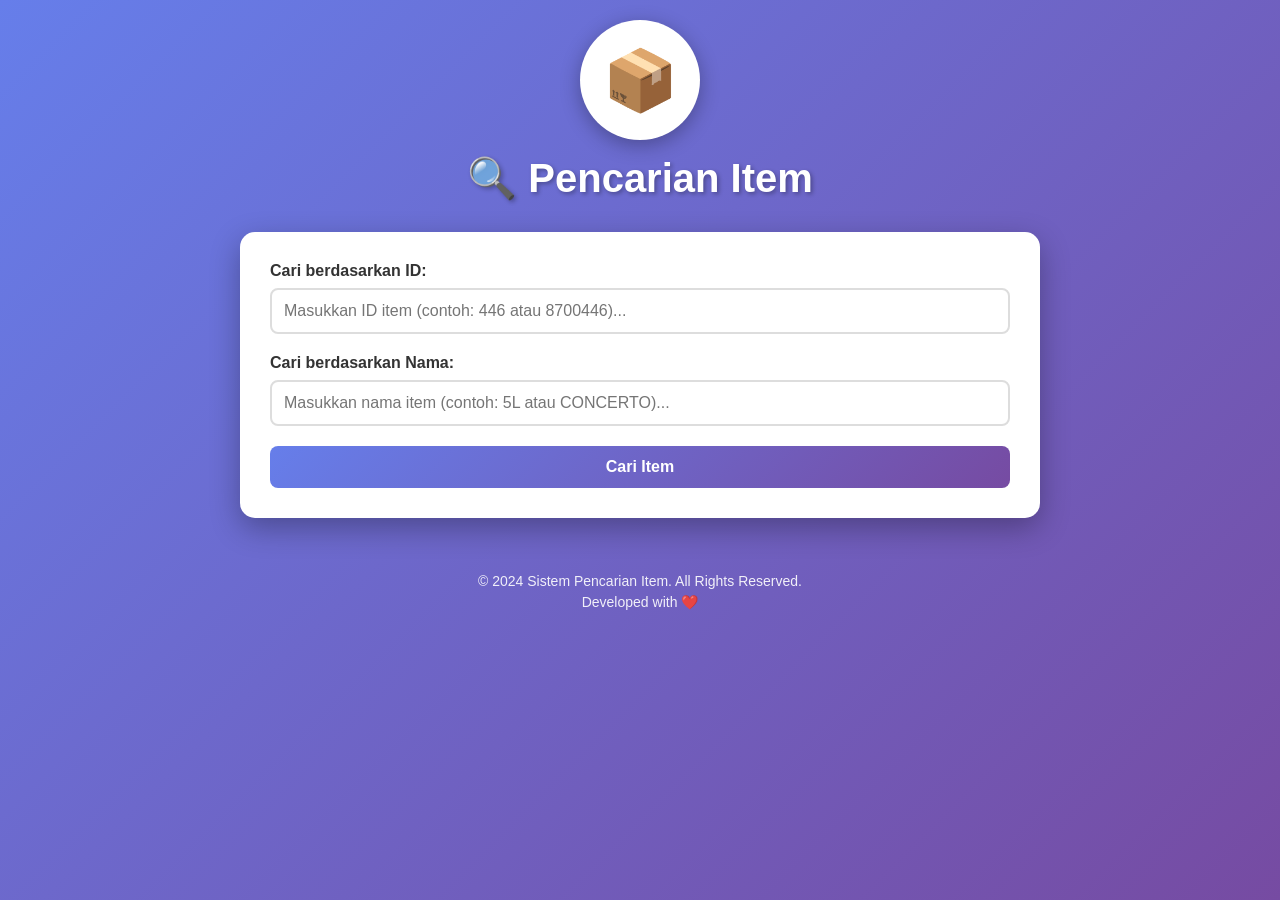
==== commit 8e631a34: "Add files via upload" ====
--- a/index.html
+++ b/index.html
@@ -3,907 +3,396 @@
 <head>
     <meta charset="UTF-8">
     <meta name="viewport" content="width=device-width, initial-scale=1.0">
-    <title>Tanzz1337 - Web Pentester Portfolio</title>
-    <link rel="stylesheet" href="style.css">
-    <link rel="stylesheet" href="https://cdnjs.cloudflare.com/ajax/libs/font-awesome/6.0.0-beta3/css/all.min.css">
+    <title>Pencarian Item</title>
+    <style>
+        * {
+            margin: 0;
+            padding: 0;
+            box-sizing: border-box;
+        }
+
+        body {
+            font-family: 'Segoe UI', Tahoma, Geneva, Verdana, sans-serif;
+            background: linear-gradient(135deg, #667eea 0%, #764ba2 100%);
+            min-height: 100vh;
+            padding: 20px;
+        }
+
+        .container {
+            max-width: 800px;
+            margin: 0 auto;
+        }
+
+        .logo-section {
+            text-align: center;
+            margin-bottom: 20px;
+        }
+
+        .logo {
+            width: 120px;
+            height: 120px;
+            margin: 0 auto 15px;
+            background: white;
+            border-radius: 50%;
+            display: flex;
+            align-items: center;
+            justify-content: center;
+            box-shadow: 0 5px 20px rgba(0,0,0,0.3);
+            font-size: 60px;
+        }
+
+        h1 {
+            color: white;
+            text-align: center;
+            margin-bottom: 30px;
+            font-size: 2.5em;
+            text-shadow: 2px 2px 4px rgba(0,0,0,0.3);
+        }
+
+        .copyright {
+            text-align: center;
+            color: white;
+            margin-top: 30px;
+            padding: 20px;
+            font-size: 14px;
+            opacity: 0.9;
+        }
+
+        .copyright p {
+            margin: 5px 0;
+        }
+
+        .search-box {
+            background: white;
+            padding: 30px;
+            border-radius: 15px;
+            box-shadow: 0 10px 30px rgba(0,0,0,0.3);
+            margin-bottom: 30px;
+        }
+
+        .search-group {
+            margin-bottom: 20px;
+        }
+
+        label {
+            display: block;
+            margin-bottom: 8px;
+            font-weight: 600;
+            color: #333;
+        }
+
+        input {
+            width: 100%;
+            padding: 12px;
+            border: 2px solid #ddd;
+            border-radius: 8px;
+            font-size: 16px;
+            transition: border-color 0.3s;
+        }
+
+        input:focus {
+            outline: none;
+            border-color: #667eea;
+        }
+
+        button {
+            width: 100%;
+            padding: 12px;
+            background: linear-gradient(135deg, #667eea 0%, #764ba2 100%);
+            color: white;
+            border: none;
+            border-radius: 8px;
+            font-size: 16px;
+            font-weight: 600;
+            cursor: pointer;
+            transition: transform 0.2s;
+        }
+
+        button:hover {
+            transform: translateY(-2px);
+        }
+
+        button:active {
+            transform: translateY(0);
+        }
+
+        .result {
+            background: white;
+            padding: 30px;
+            border-radius: 15px;
+            box-shadow: 0 10px 30px rgba(0,0,0,0.3);
+            display: none;
+        }
+
+        .result.show {
+            display: block;
+            animation: slideIn 0.3s ease-out;
+        }
+
+        @keyframes slideIn {
+            from {
+                opacity: 0;
+                transform: translateY(-20px);
+            }
+            to {
+                opacity: 1;
+                transform: translateY(0);
+            }
+        }
+
+        .item-image {
+            width: 100%;
+            max-width: 400px;
+            height: 300px;
+            object-fit: cover;
+            border-radius: 10px;
+            margin: 20px auto;
+            display: block;
+            box-shadow: 0 5px 15px rgba(0,0,0,0.2);
+        }
+
+        .item-details {
+            background: #f8f9fa;
+            padding: 20px;
+            border-radius: 10px;
+            margin-top: 20px;
+        }
+
+        .detail-row {
+            display: flex;
+            padding: 12px 0;
+            border-bottom: 1px solid #ddd;
+        }
+
+        .detail-row:last-child {
+            border-bottom: none;
+        }
+
+        .detail-label {
+            font-weight: 600;
+            color: #667eea;
+            width: 120px;
+        }
+
+        .detail-value {
+            color: #333;
+            flex: 1;
+        }
+
+        .error {
+            background: #fee;
+            color: #c33;
+            padding: 15px;
+            border-radius: 8px;
+            text-align: center;
+            display: none;
+        }
+
+        .error.show {
+            display: block;
+            animation: slideIn 0.3s ease-out;
+        }
+
+        .error-icon {
+            font-size: 80px;
+            margin-bottom: 15px;
+            animation: shake 0.5s ease-in-out;
+        }
+
+        @keyframes shake {
+            0%, 100% { transform: translateX(0); }
+            10%, 30%, 50%, 70%, 90% { transform: translateX(-5px); }
+            20%, 40%, 60%, 80% { transform: translateX(5px); }
+        }
+
+        .error-title {
+            font-size: 24px;
+            font-weight: 700;
+            margin-bottom: 10px;
+        }
+
+        .error-message {
+            font-size: 16px;
+            line-height: 1.5;
+        }
+
+        .results {
+            background: white;
+            padding: 30px;
+            border-radius: 15px;
+            box-shadow: 0 10px 30px rgba(0,0,0,0.3);
+            display: none;
+            margin-bottom: 20px;
+        }
+
+        .results.show {
+            display: block;
+            animation: slideIn 0.3s ease-out;
+        }
+
+        .results-header {
+            color: #667eea;
+            margin-bottom: 20px;
+            font-size: 1.5em;
+        }
+
+        .results-count {
+            color: #764ba2;
+            font-weight: 700;
+        }
+
+        .results-container {
+            display: grid;
+            grid-template-columns: repeat(auto-fill, minmax(250px, 1fr));
+            gap: 20px;
+            margin-top: 20px;
+        }
+
+        .item-card {
+            background: #f8f9fa;
+            border-radius: 10px;
+            padding: 15px;
+            cursor: pointer;
+            transition: all 0.3s;
+            border: 2px solid transparent;
+        }
+
+        .item-card:hover {
+            transform: translateY(-5px);
+            box-shadow: 0 5px 20px rgba(102, 126, 234, 0.3);
+            border-color: #667eea;
+        }
+
+        .item-card img {
+            width: 100%;
+            height: 150px;
+            object-fit: cover;
+            border-radius: 8px;
+            margin-bottom: 10px;
+        }
+
+        .item-card-info {
+            text-align: left;
+        }
+
+        .item-card-id {
+            font-size: 12px;
+            color: #667eea;
+            font-weight: 600;
+            margin-bottom: 5px;
+        }
+
+        .item-card-name {
+            font-size: 14px;
+            font-weight: 600;
+            color: #333;
+            margin-bottom: 5px;
+            line-height: 1.3;
+        }
+
+        .item-card-category {
+            font-size: 12px;
+            color: #888;
+            text-transform: uppercase;
+        }
+
+        /* Loading indicator */
+        .loading {
+            display: inline-block;
+            width: 20px;
+            height: 20px;
+            border: 3px solid rgba(255,255,255,.3);
+            border-radius: 50%;
+            border-top-color: #fff;
+            animation: spin 1s ease-in-out infinite;
+        }
+
+        @keyframes spin {
+            to { transform: rotate(360deg); }
+        }
+
+        /* Responsive */
+        @media (max-width: 768px) {
+            h1 {
+                font-size: 1.8em;
+            }
+
+            .logo {
+                width: 80px;
+                height: 80px;
+                font-size: 40px;
+            }
+
+            .results-container {
+                grid-template-columns: repeat(auto-fill, minmax(150px, 1fr));
+            }
+        }
+    </style>
 </head>
 <body>
-
-    <header>
-        <div class="logo">Penetration<span class="accent">Tester</span></div>
-        <button class="menu-toggle" id="menu-toggle"><i class="fas fa-bars"></i></button>
-        <nav class="nav-menu">
-            <a href="#about"><b>About Me</b></a>
-            <a href="#achievements"><b>Awards</b></a>
-            <a href="#hall-of-fame"><b>Hall of Fame</a>
-            <a href="#ctf-achievements"><b>CTF</a></b>
-            <a href="#testimonial"><b>Galeri</a></b>
-            <a href="#blog"><b>Blog</a></b>
-            <a href="#footer"><b>Contact</a></b>
-        </nav>
-    </header>
-
-    <section id="hero" class="hero">
-        <h1><b>Hello,saya Sultan Raja Marlindo</b></h1>
-        <p class="subtitle"><b>Web Penetration Tester & Security Researcher 🛡️</b></p>
-        <div class="hero-links">
-            <!-- <a href="#hall-of-fame" class="btn primary-btn">Lihat Bug Disclosures</a> -->
-            <a href="https://github.com/tanzz1337" target="_blank" class="btn secondary-btn"><i class="fab fa-github"></i> GitHub</a>
-        </div>
-    </section>
-
-    <section id="about" class="container">
-        <h2><i class="fas fa-user-secret accent"></i> About Me</h2>
-        <div class="about-content">
-            <p><b>Saya adalah Web Penetration Tester,CTF Player & Cyber Security Enthusiast dengan fokus pada identifikasi dan eksploitasi kerentanan pada aplikasi web, khususnya yang berkaitan dengan OWASP Top 10. Saya bersemangat dalam menulis laporan yang jelas dan memberikan rekomendasi mitigasi yang efektif.</b></p>
-            <h3>Keahlian Teknis</h3>
-            <div class="skills-list">
-                <span class="skill-badge"><b>SQL Injection</b></span>
-                <span class="skill-badge"><b>Cross-Site Scripting (XSS)</b></span>
-                <span class="skill-badge"><b>Burp Suite </b></span>
-                <span class="skill-badge"><b>Python Scripting</b></span>
-                <span class="skill-badge"><b>API Security</b></span>
-                <span class="skill-badge"><b>Source Code Review</b></span>
-                <span class="skill-badge"><b>Linux</b></span>
-                <span class="skill-badge"><b>Windows</b></span>
-                <span class="skill-badge"><b>Nmap</b></span>
-                <span class="skill-badge"><b>Other</b></span>
+    <div class="container">
+        <div class="logo-section">
+            <div class="logo">📦</div>
+            <h1>🔍 Pencarian Item</h1>
+        </div>
+        
+        <div class="search-box">
+            <div class="search-group">
+                <label for="searchId">Cari berdasarkan ID:</label>
+                <input type="text" id="searchId" placeholder="Masukkan ID item (contoh: 446 atau 8700446)...">
             </div>
-        </div>
-    </section>
-
-    <section id="achievements" class="container">
-        <h2><i class="fas fa-medal accent"></i> Achievements & Awards</h2>
-        <div class="compact-achievement-list">
-
-            <!--Medal Logo-->
-            <!--#1-->
-            <div class="achievement-item">
-                <div class="award-icon"><i class="fas fa-trophy"></i></div>
-                <div class="award-details">
-                    <h3>Certificate Of Appreciation</h3>
-                    <p class="issuer">Dikeluarkan oleh: <b>Badan Siber dan Sandi Negara</b></p>
-                    <p class="date">20 September 2023</p>
+            
+            <div class="search-group">
+                <label for="searchName">Cari berdasarkan Nama:</label>
+                <input type="text" id="searchName" placeholder="Masukkan nama item (contoh: 5L atau CONCERTO)...">
+            </div>
+            
+            <button onclick="searchItem()">Cari Item</button>
+        </div>
+
+        <div class="error" id="errorMsg">
+            <div class="error-icon">🔍❌</div>
+            <div class="error-title">Item Tidak Ditemukan!</div>
+            <div class="error-message"></div>
+        </div>
+
+        <div class="results" id="results">
+            <h2 class="results-header">Ditemukan <span class="results-count" id="resultsCount">0</span> Item</h2>
+            <p style="color: #666; margin-bottom: 20px;">Klik pada item untuk melihat detail lengkap</p>
+            <div class="results-container" id="resultsContainer"></div>
+        </div>
+        
+        <div class="result" id="result">
+            <h2 style="color: #667eea; margin-bottom: 20px;">Detail Item</h2>
+            <img id="itemImage" class="item-image" src="" alt="Item Image">
+            <div class="item-details">
+                <div class="detail-row">
+                    <span class="detail-label">ID:</span>
+                    <span class="detail-value" id="itemId"></span>
                 </div>
-                <img src="\sertifikat\1.jpg" alt="sertifikat 1" width="150">
-            </div>
-            <!--#2-->
-            <div class="achievement-item">
-                <div class="award-icon"><i class="fas fa-trophy"></i></div>
-                <div class="award-details">
-                    <h3>Certificate Of Appreciation & Penetration Testing </h3>
-                    <p class="issuer">Dikeluarkan oleh: <b>Badan Pengembangan Dan Pembinaan Bahasa</b></p>
-                    <p class="date">4 Maret 2024</p>
+                <div class="detail-row">
+                    <span class="detail-label">NAMA:</span>
+                    <span class="detail-value" id="itemName"></span>
                 </div>
-                <img src="\sertifikat\2.jpg" alt="sertifikat 1" width="150">
-            </div>
-            <!--#3-->
-            <div class="achievement-item">
-                <div class="award-icon"><i class="fas fa-trophy"></i></div>
-                <div class="award-details">
-                    <h3>Certificate Of Appreciation</h3>
-                    <p class="issuer">Dikeluarkan oleh: <b>Kementrian Kesehatan Republik Indonesia</b></p>
-                    <p class="date">5 Maret 2024</p>
+                <div class="detail-row">
+                    <span class="detail-label">GAMBAR:</span>
+                    <span class="detail-value" id="itemImageName"></span>
                 </div>
-                <img src="\sertifikat\3.jpg" alt="sertifikat 1" width="150">
-            </div>
-            <!--#4-->
-            <div class="achievement-item">
-                <div class="award-icon"><i class="fas fa-trophy"></i></div>
-                <div class="award-details">
-                    <h3>Certificate Of Appreciation</h3>
-                    <p class="issuer">Dikeluarkan oleh: <b>Pemerintah Provinsi DKI Jakarta</b></p>
-                    <p class="date">14 Desember 2023</p>
-                </div>
-                <img src="\sertifikat\4.jpg" alt="sertifikat 4" width="150" height="100">
-            </div>
-            <!--#5-->
-            <div class="achievement-item">
-                <div class="award-icon"><i class="fas fa-trophy"></i></div>
-                <div class="award-details">
-                    <h3>Certificate Of Appreciation</h3>
-                    <p class="issuer">Dikeluarkan oleh: <b>Pustekinfo Dewan Perwakilan Rakyat RI</b></p>
-                    <p class="date">14 Desember 2023</p>
-                </div>
-                <img src="\sertifikat\5.jpg" alt="sertifikat 5" width="150">
-            </div>
-            <!--#6-->
-            <div class="achievement-item">
-                <div class="award-icon"><i class="fas fa-trophy"></i></div>
-                <div class="award-details">
-                    <h3>Certificate Of Appreciation</h3>
-                    <p class="issuer">Dikeluarkan oleh: <b>DISKOMINFOSTANDI Kota Bekasi</b></p>
-                    <p class="date">05 Februari 2024</p>
-                </div>
-                <img src="\sertifikat\6.jpg" alt="sertifikat 5" width="150">
-            </div>
-            <!--#7-->
-            <div class="achievement-item">
-                <div class="award-icon"><i class="fas fa-trophy"></i></div>
-                <div class="award-details">
-                    <h3>Certificate Of Appreciation</h3>
-                    <p class="issuer">Dikeluarkan oleh: <b>CSIRT Perum Perhutani</b></p>
-                    <p class="date">26 Oktober 2023</p>
-                </div>
-                <img src="\sertifikat\7.jpg" alt="sertifikat 5" width="150">
-            </div>
-            <!--#8-->
-            <div class="achievement-item">
-                <div class="award-icon"><i class="fas fa-trophy"></i></div>
-                <div class="award-details">
-                    <h3>Certificate Of Appreciation</h3>
-                    <p class="issuer">Dikeluarkan oleh: <b>Dinas Komunikasi dan Informatik Kota Malang</b></p>
-                    <p class="date">20 November 2023</p>
-                </div>
-                <img src="\sertifikat\8.jpg" alt="sertifikat 5" width="150">
-            </div>
-            <!--#9-->
-            <div class="achievement-item">
-                <div class="award-icon"><i class="fas fa-trophy"></i></div>
-                <div class="award-details">
-                    <h3>Certificate Of Appreciation</h3>
-                    <p class="issuer">Dikeluarkan oleh: <b>CSIRT Kementrian PPN Bappenas</b></p>
-                    <p class="date">15 Agustus 2023</p>
-                </div>
-                <img src="\sertifikat\9.jpg" alt="sertifikat 5" width="150">
-            </div>
-            <!--#10-->
-            <div class="achievement-item">
-                <div class="award-icon"><i class="fas fa-trophy"></i></div>
-                <div class="award-details">
-                    <h3>Certificate Of Appreciation</h3>
-                    <p class="issuer">Dikeluarkan oleh: <b>Dinas Komunikasi Informatika dan Statistik Kota Magelang</b></p>
-                    <p class="date">15 Maret 2024</p>
-                </div>
-                <img src="\sertifikat\10.jpg" alt="sertifikat 5" width="150">
-            </div>
-            <!--#11-->
-            <div class="achievement-item">
-                <div class="award-icon"><i class="fas fa-trophy"></i></div>
-                <div class="award-details">
-                    <h3>Certificate Of Appreciation</h3>
-                    <p class="issuer">Dikeluarkan oleh: <b>CSIRT Kota BLITAR</b></p>
-                    <p class="date">Januari 2024</p>
-                </div>
-                <img src="\sertifikat\11.jpg" alt="sertifikat 5" width="150">
-            </div>
-            <!--#12-->
-            <div class="achievement-item">
-                <div class="award-icon"><i class="fas fa-trophy"></i></div>
-                <div class="award-details">
-                    <h3>Certificate Of Appreciation</h3>
-                    <p class="issuer">Dikeluarkan oleh: <b>Ikatan Pisikolog Klinis Indonesia</b></p>
-                    <p class="date">01 Desember 2023</p>
-                </div>
-                <img src="\sertifikat\12.jpg" alt="sertifikat 5" width="150">
-            </div>
-            <!--#13-->
-            <div class="achievement-item">
-                <div class="award-icon"><i class="fas fa-trophy"></i></div>
-                <div class="award-details">
-                    <h3>Certificate Of Appreciation</h3>
-                    <p class="issuer">Dikeluarkan oleh: <b>Layanan Hosting Rumah Web Indonesia</b></p>
-                    <p class="date">17 Januari 2024</p>
-                </div>
-                <img src="\sertifikat\13.jpg" alt="sertifikat 5" width="150">
-            </div>
-            <!--#14-->
-            <div class="achievement-item">
-                <div class="award-icon"><i class="fas fa-trophy"></i></div>
-                <div class="award-details">
-                    <h3>Certificate Of Appreciation</h3>
-                    <p class="issuer">Dikeluarkan oleh: <b>BINARAGA NET</b></p>
-                    <p class="date">Desember 2022</p>
-                </div>
-                <img src="\sertifikat\14.jpg" alt="sertifikat 5" width="150">
-            </div>
-            <!--#15-->
-            <div class="achievement-item">
-                <div class="award-icon"><i class="fas fa-trophy"></i></div>
-                <div class="award-details">
-                    <h3>Certificate Of Appreciation</h3>
-                    <p class="issuer">Dikeluarkan oleh: <b>DQLab - Pusat Belajar Data Science</b></p>
-                    <p class="date">16 Januari 2024</p>
-                </div>
-                <img src="\sertifikat\15.jpg" alt="sertifikat 5" width="150">
-            </div>
-            <!--#16-->
-            <div class="achievement-item">
-                <div class="award-icon"><i class="fas fa-trophy"></i></div>
-                <div class="award-details">
-                    <h3>Certificate Of Appreciation</h3>
-                    <p class="issuer">Dikeluarkan oleh: <b>Direktorat Teknologi Informasi Universitas Brawijaya Malang</b></p>
-                    <p class="date">29 November 2023</p>
-                </div>
-                <img src="\sertifikat\16.jpg" alt="sertifikat 5" width="150">
-            </div>
-            <!--#17-->
-            <div class="achievement-item">
-                <div class="award-icon"><i class="fas fa-trophy"></i></div>
-                <div class="award-details">
-                    <h3>Certificate Of Appreciation</h3>
-                    <p class="issuer">Dikeluarkan oleh: <b>Universitas Narotama Surabaya</b></p>
-                    <p class="date">29 Desember 2023</p>
-                </div>
-                <img src="\sertifikat\17.jpg" alt="sertifikat 5" width="150">
-            </div>
-            <!--#18-->
-            <div class="achievement-item">
-                <div class="award-icon"><i class="fas fa-trophy"></i></div>
-                <div class="award-details">
-                    <h3>Certificate Of Appreciation</h3>
-                    <p class="issuer">Dikeluarkan oleh: <b>UPT Pustik Universitas Mataram</b></p>
-                    <p class="date">15 Januari 2024</p>
-                </div>
-                <img src="\sertifikat\18.jpg" alt="sertifikat 5" width="150">
-            </div>
-            <!--#19-->
-            <div class="achievement-item">
-                <div class="award-icon"><i class="fas fa-trophy"></i></div>
-                <div class="award-details">
-                    <h3>Certificate Of Appreciation</h3>
-                    <p class="issuer">Dikeluarkan oleh: <b>Platform Sosial Bersedekah.com</b></p>
-                    <p class="date">14 Desember 2022</p>
-                </div>
-                <img src="\sertifikat\19.jpg" alt="sertifikat 5" width="150">
-            </div>
-            <!--#20-->
-            <div class="achievement-item">
-                <div class="award-icon"><i class="fas fa-trophy"></i></div>
-                <div class="award-details">
-                    <h3>Certificate Of Appreciation</h3>
-                    <p class="issuer">Dikeluarkan oleh: <b>Innovation Center Universitas AMIKOM Yogyakarta</b></p>
-                    <p class="date">14 Maret 2024</p>
-                </div>
-                <img src="\sertifikat\20.jpg" alt="sertifikat 5" width="150">
-            </div>
-            <!--#21-->
-            <div class="achievement-item">
-                <div class="award-icon"><i class="fas fa-trophy"></i></div>
-                <div class="award-details">
-                    <h3>Certificate Of Appreciation</h3>
-                    <p class="issuer">Dikeluarkan oleh: <b>Badan Siber Sandi Negara (VVIP Program)</b></p>
-                    <p class="date">27 Februari 2024</p>
-                </div>
-                <img src="\sertifikat\21.jpg" alt="sertifikat 5" width="150">
-            </div>
-            <!--#22-->
-            <div class="achievement-item">
-                <div class="award-icon"><i class="fas fa-trophy"></i></div>
-                <div class="award-details">
-                    <h3>Certificate Of Appreciation</h3>
-                    <p class="issuer">Dikeluarkan oleh: <b>IPK Indonesia CSIRT</b></p>
-                    <p class="date">1 April 2024</p>
-                </div>
-                <img src="\sertifikat\22.jpg" alt="sertifikat 5" width="150">
-            </div>
-            <!--#23-->
-            <div class="achievement-item">
-                <div class="award-icon"><i class="fas fa-trophy"></i></div>
-                <div class="award-details">
-                    <h3>Certificate Of Appreciation</h3>
-                    <p class="issuer">Dikeluarkan oleh: <b>Direktorat Teknologi Informasi Institut Teknologi Bandung (ITB)</b></p>
-                    <p class="date">22 April 2024</p>
-                </div>
-                <img src="\sertifikat\23.jpeg" alt="sertifikat 5" width="150">
-            </div>
-            <!--#24-->
-            <div class="achievement-item">
-                <div class="award-icon"><i class="fas fa-trophy"></i></div>
-                <div class="award-details">
-                    <h3>Certificate Of Appreciation</h3>
-                    <p class="issuer">Dikeluarkan oleh: <b>Diskominfo Dan Persandian Pemerintah Kota Gorontalo</b></p>
-                    <p class="date">07 Mei 2024</p>
-                </div>
-                <img src="\sertifikat\24.jpg" alt="sertifikat 5" width="150">
-            </div>
-            <!--#25-->
-            <div class="achievement-item">
-                <div class="award-icon"><i class="fas fa-trophy"></i></div>
-                <div class="award-details">
-                    <h3>Certificate Of Appreciation (Pentest)</h3>
-                    <p class="issuer">Dikeluarkan oleh: <b>Badan Pengembangan dan Pembinaan Bahasa</b></p>
-                    <p class="date">04 April 2024</p>
-                </div>
-                <img src="\sertifikat\25.jpg" alt="sertifikat 5" width="150">
-            </div>
-            <!--#26-->
-            <div class="achievement-item">
-                <div class="award-icon"><i class="fas fa-trophy"></i></div>
-                <div class="award-details">
-                    <h3>Certificate Of Appreciation (Pentest)</h3>
-                    <p class="issuer">Dikeluarkan oleh: <b>Badan Pengembangan Dan Pembinaan Bahasa</b></p>
-                    <p class="date">05 April 2024</p>
-                </div>
-                <img src="\sertifikat\26.jpg" alt="sertifikat 5" width="150">
-            </div>
-            <!--#27-->
-            <div class="achievement-item">
-                <div class="award-icon"><i class="fas fa-trophy"></i></div>
-                <div class="award-details">
-                    <h3>Certificate Of Appreciation</h3>
-                    <p class="issuer">Dikeluarkan oleh: <b>Diskominfo Kota Pontianak</b></p>
-                    <p class="date">14 Mei 2024</p>
-                </div>
-                <img src="\sertifikat\27.jpg" alt="sertifikat 5" width="150" height="100">
-            </div>
-            <!--#28-->
-            <div class="achievement-item">
-                <div class="award-icon"><i class="fas fa-trophy"></i></div>
-                <div class="award-details">
-                    <h3>Certificate Of Appreciation</h3>
-                    <p class="issuer">Dikeluarkan oleh: <b>CSIRT Nindya Karya (BUMN)</b></p>
-                    <p class="date">20 Mei 2024</p>
-                </div>
-                <img src="\sertifikat\28.jpg" alt="sertifikat 5" width="150">
-            </div>
-            <!--#29-->
-            <div class="achievement-item">
-                <div class="award-icon"><i class="fas fa-trophy"></i></div>
-                <div class="award-details">
-                    <h3>Certificate Of Appreciation</h3>
-                    <p class="issuer">Dikeluarkan oleh: <b>Diskominfo dan Statistik Provinsi Riau</b></p>
-                    <p class="date">27 Mei 2024</p>
-                </div>
-                <img src="\sertifikat\29.jpg" alt="sertifikat 5" width="150">
-            </div>
-            <!--#30-->
-            <div class="achievement-item">
-                <div class="award-icon"><i class="fas fa-trophy"></i></div>
-                <div class="award-details">
-                    <h3>Certificate Of Appreciation (Pemerhati Keamanan Siber)</h3>
-                    <p class="issuer">Dikeluarkan oleh: <b>Kementrian Pendidikan,Kebudayaan,Riset dan Teknologi</b></p>
-                    <p class="date">06 Juni 2024</p>
-                </div>
-                <img src="\sertifikat\30.jpg" alt="sertifikat 5" width="150">
-            </div>
-            <!--#31-->
-            <div class="achievement-item">
-                <div class="award-icon"><i class="fas fa-trophy"></i></div>
-                <div class="award-details">
-                    <h3>Certificate Of Appreciation</h3>
-                    <p class="issuer">Dikeluarkan oleh: <b>IPKINDONESIA-CSIRT</b></p>
-                    <p class="date">02 Juni 2024</p>
-                </div>
-                <img src="\sertifikat\31.jpg" alt="sertifikat 5" width="150">
-            </div>
-            <!--#32-->
-            <div class="achievement-item">
-                <div class="award-icon"><i class="fas fa-trophy"></i></div>
-                <div class="award-details">
-                    <h3>Certificate Of Appreciation</h3>
-                    <p class="issuer">Dikeluarkan oleh: <b>Dinas Komunikasi Dan Informatika DIY</b></p>
-                    <p class="date">14 Juni 2024</p>
-                </div>
-                <img src="\sertifikat\32.jpg" alt="sertifikat 5" width="150" height="110">
-            </div>
-            <!--#33-->
-            <div class="achievement-item">
-                <div class="award-icon"><i class="fas fa-trophy"></i></div>
-                <div class="award-details">
-                    <h3>Certificate Of Appreciation</h3>
-                    <p class="issuer">Dikeluarkan oleh: <b>Kementrian Komunikasi dan Informatika RI</b></p>
-                    <p class="date">08 Juni 2024</p>
-                </div>
-                <img src="\sertifikat\33.jpg" alt="sertifikat 5" width="150">
-            </div>
-            <!--#34-->
-            <div class="achievement-item">
-                <div class="award-icon"><i class="fas fa-trophy"></i></div>
-                <div class="award-details">
-                    <h3>Letter Of Appreciation</h3>
-                    <p class="issuer">Dikeluarkan oleh: <b>Dinas Komunikasi dan Informatika Kota Depok</b></p>
-                    <p class="date">13 Juli 2024</p>
-                </div>
-                <img src="\sertifikat\34.jpg" alt="sertifikat 5" width="150" height="110">
-            </div>
-            <!--#35-->
-            <div class="achievement-item">
-                <div class="award-icon"><i class="fas fa-trophy"></i></div>
-                <div class="award-details">
-                    <h3>Certificate Of Appreciation</h3>
-                    <p class="issuer">Dikeluarkan oleh: <b>Dinas Komunikasi dan Informatika Kota Depok</b></p>
-                    <p class="date">14 Juli 2024</p>
-                </div>
-                <img src="\sertifikat\35.jpg" alt="sertifikat 5" width="150">
-            </div>
-            <!--#36-->
-            <div class="achievement-item">
-                <div class="award-icon"><i class="fas fa-trophy"></i></div>
-                <div class="award-details">
-                    <h3>Certificate Of Appreciation</h3>
-                    <p class="issuer">Dikeluarkan oleh: <b>PT. Beon Intermedia (Jagoan Hosting)</b></p>
-                    <p class="date">30 Juli 2024</p>
-                </div>
-                <img src="\sertifikat\36.jpg" alt="sertifikat 5" width="150">
-            </div>
-            <!--#37-->
-            <div class="achievement-item">
-                <div class="award-icon"><i class="fas fa-trophy"></i></div>
-                <div class="award-details">
-                    <h3>Certificate Of Appreciation</h3>
-                    <p class="issuer">Dikeluarkan oleh: <b>Diskominfo Kabupaten Jepara</b></p>
-                    <p class="date">29 Juli 2024</p>
-                </div>
-                <img src="\sertifikat\37.jpg" alt="sertifikat 5" width="150">
-            </div>
-            <!--#38-->
-            <div class="achievement-item">
-                <div class="award-icon"><i class="fas fa-trophy"></i></div>
-                <div class="award-details">
-                    <h3>Certificate Of Appreciation</h3>
-                    <p class="issuer">Dikeluarkan oleh: <b>Dinas Komunikasi dan Informatika Provinsi Jawa Timur</b></p>
-                    <p class="date">14 Agustus 2024</p>
-                </div>
-                <img src="\sertifikat\38.jpg" alt="sertifikat 5" width="150">
-            </div>
-            <!--#39-->
-            <div class="achievement-item">
-                <div class="award-icon"><i class="fas fa-trophy"></i></div>
-                <div class="award-details">
-                    <h3>Certificate Of Appreciation</h3>
-                    <p class="issuer">Dikeluarkan oleh: <b>CSIRT Universitas Bina Bangsa Getsempena</b></p>
-                    <p class="date">02 September 2024</p>
-                </div>
-                <img src="\sertifikat\39.jpg" alt="sertifikat 5" width="150">
-            </div>
-            <!--#40-->
-            <div class="achievement-item">
-                <div class="award-icon"><i class="fas fa-trophy"></i></div>
-                <div class="award-details">
-                    <h3>Certificate Of Appreciation</h3>
-                    <p class="issuer">Dikeluarkan oleh: <b>Dinas Komunikasi Dan Informatik Kota Cimahi</b></p>
-                    <p class="date">02 September 2024</p>
-                </div>
-                <img src="\sertifikat\40.jpg" alt="sertifikat 5" width="150">
-            </div>
-            <!--#41-->
-            <div class="achievement-item">
-                <div class="award-icon"><i class="fas fa-trophy"></i></div>
-                <div class="award-details">
-                    <h3>Certificate Of Appreciation</h3>
-                    <p class="issuer">Dikeluarkan oleh: <b>Kominfo Kota Makasar</b></p>
-                    <p class="date">09 September 2024</p>
-                </div>
-                <img src="\sertifikat\41.jpg" alt="sertifikat 5" width="150">
-            </div>
-            <!--#42-->
-            <div class="achievement-item">
-                <div class="award-icon"><i class="fas fa-trophy"></i></div>
-                <div class="award-details">
-                    <h3>Certificate Of Appreciation</h3>
-                    <p class="issuer">Dikeluarkan oleh: <b>Kementrian Koordinator Bidang Kemaritiman dan Investasi</b></p>
-                    <p class="date">06 September 2024</p>
-                </div>
-                <img src="\sertifikat\42.jpg" alt="sertifikat 5" width="150">
-            </div>
-            <!--#43-->
-            <div class="achievement-item">
-                <div class="award-icon"><i class="fas fa-trophy"></i></div>
-                <div class="award-details">
-                    <h3>Certificate Of Appreciation</h3>
-                    <p class="issuer">Dikeluarkan oleh: <b>Dinas Komunikasi Dan Informatika Provinsi Jawa Barat</b></p>
-                    <p class="date">22 Mei 2024</p>
-                </div>
-                <img src="\sertifikat\43.jpg" alt="sertifikat 5" width="150">
-            </div>
-            <!--#44-->
-            <div class="achievement-item">
-                <div class="award-icon"><i class="fas fa-trophy"></i></div>
-                <div class="award-details">
-                    <h3>Certificate Of Appreciation</h3>
-                    <p class="issuer">Dikeluarkan oleh: <b>Universitas Jendral Ahmad Yani Yogyakarta</b></p>
-                    <p class="date">17 September 2024</p>
-                </div>
-                <img src="\sertifikat\44.jpg" alt="sertifikat 5" width="150">
-            </div>
-            <!--#45-->
-            <div class="achievement-item">
-                <div class="award-icon"><i class="fas fa-trophy"></i></div>
-                <div class="award-details">
-                    <h3>Certificate Of Appreciation</h3>
-                    <p class="issuer">Dikeluarkan oleh: <b>Diskominfo Kota Bantul</b></p>
-                    <p class="date">04 November 2024</p>
-                </div>
-                <img src="\sertifikat\45.jpg" alt="sertifikat 5" width="150">
-            </div>
-            <!--#46-->
-            <div class="achievement-item">
-                <div class="award-icon"><i class="fas fa-trophy"></i></div>
-                <div class="award-details">
-                    <h3>Certificate Of Appreciation</h3>
-                    <p class="issuer">Dikeluarkan oleh: <b>Dinas Komunikasi Informatika Banyuwangi Kab</b></p>
-                    <p class="date">22 Oktober 2024</p>
-                </div>
-                <img src="\sertifikat\46.jpg" alt="sertifikat 5" width="150">
-            </div>
-            <!--#47-->
-            <div class="achievement-item">
-                <div class="award-icon"><i class="fas fa-trophy"></i></div>
-                <div class="award-details">
-                    <h3>Certificate Of Appreciation</h3>
-                    <p class="issuer">Dikeluarkan oleh: <b>Dinas Komunikasi Dan Informatika Kota Kediri</b></p>
-                    <p class="date">04 November 2024</p>
-                </div>
-                <img src="\sertifikat\47.jpg" alt="sertifikat 5" width="150">
-            </div>
-            <!--#48-->
-            <div class="achievement-item">
-                <div class="award-icon"><i class="fas fa-trophy"></i></div>
-                <div class="award-details">
-                    <h3>Certificate Of Appreciation</h3>
-                    <p class="issuer">Dikeluarkan oleh: <b>Dinas Komunikasi Dan Informatika Kulon Progo Kab</b></p>
-                    <p class="date">03 November 2024</p>
-                </div>
-                <img src="\sertifikat\48.jpg" alt="sertifikat 5" width="150">
-            </div>
-            <!--#49-->
-            <div class="achievement-item">
-                <div class="award-icon"><i class="fas fa-trophy"></i></div>
-                <div class="award-details">
-                    <h3>Certificate Of Appreciation</h3>
-                    <p class="issuer">Dikeluarkan oleh: <b>Dinas Komunikasi Dan Informatika Lamongan Kab</b></p>
-                    <p class="date">11 Oktober 2024</p>
-                </div>
-                <img src="\sertifikat\49.jpg" alt="sertifikat 5" width="150">
-            </div>
-            <!--#50-->
-            <div class="achievement-item">
-                <div class="award-icon"><i class="fas fa-trophy"></i></div>
-                <div class="award-details">
-                    <h3>Certificate Of Appreciation</h3>
-                    <p class="issuer">Dikeluarkan oleh: <b>Universitas Nusa Mandiri</b></p>
-                    <p class="date">04 November 2024</p>
-                </div>
-                <img src="\sertifikat\50.jpg" alt="sertifikat 5" width="150">
-            </div>
-            <!--#51-->
-            <div class="achievement-item">
-                <div class="award-icon"><i class="fas fa-trophy"></i></div>
-                <div class="award-details">
-                    <h3>Certificate Of Appreciation</h3>
-                    <p class="issuer">Dikeluarkan oleh: <b>Diskominfotik Persandian dan Statistik Provinsi Sulawesi Tengah</b></p>
-                    <p class="date">14 Desember 2023</p>
-                </div>
-                <img src="\sertifikat\51.jpg" alt="sertifikat 5" width="150">
-            </div>
-            <!--#52-->
-            <div class="achievement-item">
-                <div class="award-icon"><i class="fas fa-trophy"></i></div>
-                <div class="award-details">
-                    <h3>Certificate Of Appreciation</h3>
-                    <p class="issuer">Dikeluarkan oleh: <b>PT. Transportasi Jakarta (Transjakarta)</b></p>
-                    <p class="date">23 Desember 2024</p>
-                </div>
-                <img src="\sertifikat\52.jpg" alt="sertifikat 5" width="150">
-            </div>
-            <!--#53-->
-            <div class="achievement-item">
-                <div class="award-icon"><i class="fas fa-trophy"></i></div>
-                <div class="award-details">
-                    <h3>Certificate Of Achievement</h3>
-                    <p class="issuer">Dikeluarkan oleh: <b>Direktorat Sistem Informasi dan Dan Digitalisasi Universitas AirLangga</b></p>
-                    <p class="date">27 Desember 2024</p>
-                </div>
-                <img src="\sertifikat\53.jpg" alt="sertifikat 5" width="150">
-            </div>
-            <!--#54-->
-            <div class="achievement-item">
-                <div class="award-icon"><i class="fas fa-trophy"></i></div>
-                <div class="award-details">
-                    <h3>Certificate Of Appreciation</h3>
-                    <p class="issuer">Dikeluarkan oleh: <b>Diskominfo Kota Jombang</b></p>
-                    <p class="date">07 Januari 2024</p>
-                </div>
-                <img src="\sertifikat\54.jpg" alt="sertifikat 5" width="150">
-            </div>
-            <!--#55-->
-            <div class="achievement-item">
-                <div class="award-icon"><i class="fas fa-trophy"></i></div>
-                <div class="award-details">
-                    <h3>Letter Of Appreciation</h3>
-                    <p class="issuer">Dikeluarkan oleh: <b>Sekretariat Komisi Penyiaran Indonesia</b></p>
-                    <p class="date">15 April 2025</p>
-                </div>
-                <img src="\sertifikat\55.jpg" alt="sertifikat 5" width="150" height="110">
-            </div>
-            <!--#56-->
-            <div class="achievement-item">
-                <div class="award-icon"><i class="fas fa-trophy"></i></div>
-                <div class="award-details">
-                    <h3>Certificate Of Appreciation</h3>
-                    <p class="issuer">Dikeluarkan oleh: <b>Komisi Penyiaran Indonesia</b></p>
-                    <p class="date">15 April 2025</p>
-                </div>
-                <img src="\sertifikat\56.jpg" alt="sertifikat 5" width="150">
-            </div>
-            <!--#57-->
-            <div class="achievement-item">
-                <div class="award-icon"><i class="fas fa-trophy"></i></div>
-                <div class="award-details">
-                    <h3>Certificate Of Appreciation</h3>
-                    <p class="issuer">Dikeluarkan oleh: <b>Pusat Pelaporan dan Analisis Transaksi Keuangan (PPATK)</b></p>
-                    <p class="date">21 April 2025</p>
-                </div>
-                <img src="\sertifikat\57.jpg" alt="sertifikat 5" width="150">
-            </div>
-            <!--#58-->
-            <div class="achievement-item">
-                <div class="award-icon"><i class="fas fa-trophy"></i></div>
-                <div class="award-details">
-                    <h3>Certificate Of Appreciation</h3>
-                    <p class="issuer">Dikeluarkan oleh: <b>Diskominfo Kutai Kartanegara</b></p>
-                    <p class="date">23 Juli 2025</p>
-                </div>
-                <img src="\sertifikat\58.jpg" alt="sertifikat 5" width="150">
-            </div>
-            <!--#59-->
-            <div class="achievement-item">
-                <div class="award-icon"><i class="fas fa-trophy"></i></div>
-                <div class="award-details">
-                    <h3>Certificate Of Appreciation</h3>
-                    <p class="issuer">Dikeluarkan oleh: <b>Badan Meteorlogi Klimatologi dan Geofisika (BMKG)</b></p>
-                    <p class="date">21 Agustus 2025</p>
-                </div>
-                <img src="\sertifikat\59.jpg" alt="sertifikat 5" width="150">
-            </div>
-
-            <!--Bug Logo-->
-            <!-- <div class="achievement-item">
-                <div class="award-icon"><i class="fas fa-bug"></i></div>
-                <div class="award-details">
-                    <h3>Vulnerability Disclosure Acknowledgement (Critical)</h3>
-                    <p class="issuer">Dikeluarkan oleh: **Perusahaan Teknologi Global X** (via VDP)</p>
-                    <p class="date">Juni 2024</p>
-                </div>
-                <a href="URL_BUKTI" target="_blank" class="btn small-btn view-btn">Lihat Bukti</a>
-            </div> -->
-
-            <!--Next-->
-        </div>
-    </section>
-
-    <section id="hall-of-fame" class="container">
-        <h2><i class="fas fa-shield-alt accent"></i> Hall of Fame (Temuan & Disclosures)</h2>
-        <div class="hall-list">
-            <!--#1-->
-            <div class="hall-item">
-                <span class="hall-date">Agustus 2023</span>
-                <span class="hall-vulnerability">Badan Pemeriksaan Keuangan RI</span>
-                <span class="hall-target"></span>
-                <a href="https://csirt.bpk.go.id/posts/daftar-pelapor-keamanan#:~:Sultan+Raja+Marlindo" target="_blank" class="hall-link"><i class="fas fa-link"></i></a>
-            </div>
-            <!--#2-->
-            <div class="hall-item">
-                <span class="hall-date">September 2023</span>
-                <span class="hall-vulnerability">Google Honorable Mentions</span>
-                <span class="hall-target"></span>
-                <a href="https://bughunters.google.com/leaderboard/honorable-mentions" target="_blank" class="hall-link"><i class="fas fa-link"></i></a>
-            </div>
-            <!--#3-->
-            <div class="hall-item">
-                <span class="hall-date">Oktober 2023</span>
-                <span class="hall-vulnerability">Perum Perhutani</span>
-                <span class="hall-target"></span>
-                <a href="https://csirt.perhutani.co.id/?page_id=3594#~:Sultan%20Raja%20Marlindo" target="_blank" class="hall-link"><i class="fas fa-link"></i></a>
-            </div>
-            <!--4-->
-            <div class="hall-item">
-                <span class="hall-date">November 2023</span>
-                <span class="hall-vulnerability">Universitas Bhayangkara Jakarta</span>
-                <span class="hall-target"></span>
-                <a href="https://csirt.ubharajaya.ac.id/whitehat/thanks#6a583360d41" target="_blank" class="hall-link"><i class="fas fa-link"></i></a>
-            </div>
-            <!--5-->
-            <div class="hall-item">
-                <span class="hall-date">April 2024</span>
-                <span class="hall-vulnerability">Lenovo Global Personal Technology</span>
-                <span class="hall-target"></span>
-                <a href="https://bugcrowd.com/lenovoresponsibledisclosure/hall-of-fame#:~TANZZ1337" target="_blank" class="hall-link"><i class="fas fa-link"></i></a>
-            </div>
-            <!--6-->
-            <div class="hall-item">
-                <span class="hall-date">Desember 2024</span>
-                <span class="hall-vulnerability">PT Transportasi Jakarta / Transjakarta</span>
-                <span class="hall-target"></span>
-                <a href="https://csirt.transjakarta.co.id/white-hacker/#:~Sultan%20Raja%20Marlindo" target="_blank" class="hall-link"><i class="fas fa-link"></i></a>
-            </div>
-            <!--7-->
-            <div class="hall-item">
-                <span class="hall-date">April 2025</span>
-                <span class="hall-vulnerability">Tim Tanggap Insiden Siber Universitas Teknokrat</span>
-                <span class="hall-target"></span>
-                <a href="https://csirt.teknokrat.ac.id/our-heroes/#:~Sultan%20Raja%20Marlindo" target="_blank" class="hall-link"><i class="fas fa-link"></i></a>
-            </div>
-            <!--8-->
-            <div class="hall-item">
-                <span class="hall-date">Oktober 2023</span>
-                <span class="hall-vulnerability">Tim Tanggap Insiden Siber Kukar Kab</span>
-                <span class="hall-target"></span>
-                <a href="https://ttis.kukarkab.go.id/whitehat-etam?page=1" target="_blank" class="hall-link"><i class="fas fa-link"></i></a>
-            </div>
-        </div>
-    </section>
-
-    <section id="ctf-achievements" class="container">
-        <h2><i class="fas fa-flag-checkered accent"></i> CTF Achievements</h2>
-        <p class="intro-text">Beberapa pencapaian dan penempatan saya dalam kompetisi dan event Capture The Flag (CTF) ditingkat Lokal,Nasional dan Global.</p>
-        <div class="ctf-card-grid">
-            <div class="ctf-card">
-                <img src=" \ctf\nahamcon.jpeg" alt="Sertifikat CTF NahamCon">
-                <div class="card-details">
-                    <h3 class="ctf-name">NAHAMCON CTF 2025</h3>
-                    <p class="ctf-ranking"><i class="fas fa-award"></i><b>Posisi: Peringkat 93 dari 2941 Tim</b></p>
-                    <p class="ctf-platform"><b>Platform: CTF.NAHAMCON.COM</b></p>
-                    <div class="ctf-links">
-                        <a href="\ctf\nahamcon.jpeg" target="_blank" class="btn small-btn primary-btn"><i class="fas fa-certificate"></i> Sertifikat</a>
-                        <a href="https://ctf.nahamcon.com" target="_blank" class="btn small-btn secondary-btn"><i class="fas fa-link"></i> Pertandingan</a>
-                    </div>
+                <div class="detail-row">
+                    <span class="detail-label">CATEGORY:</span>
+                    <span class="detail-value" id="itemCategory"></span>
                 </div>
             </div>
-
-            <div class="ctf-card">
-                <img src="\ctf\nhnc.jpeg" alt="Sertifikat CTF NHNC">
-                <div class="card-details">
-                    <h3 class="ctf-name">No Hack No CTF 2025</h3>
-                    <p class="ctf-ranking"><i class="fas fa-award"></i><b>Posisi: Peringkat 85 (Top 10%)</b></p>
-                    <p class="ctf-platform">Platform: ICEDTEA & LemonTea</p>
-                    <div class="ctf-links">
-                        <a href="\ctf\nhnc.jpeg" target="_blank" class="btn small-btn primary-btn"><i class="fas fa-certificate"></i> Sertifikat</a>
-                        <a href="https://ic3dt3a.org" target="_blank" class="btn small-btn secondary-btn"><i class="fas fa-link"></i> Pertandingan</a>
-                    </div>
-                </div>
-            </div>
-            <div class="ctf-card">
-                <img src="\ctf\ittsec.jpeg" alt="Sertifikat CTF NHNC">
-                <div class="card-details">
-                    <h3 class="ctf-name">ITTSEC CTF 2025</h3>
-                    <p class="ctf-ranking"><i class="fas fa-award"></i><b>Posisi: Peringkat 44 dari 607 Partisipan </b></p>
-                    <p class="ctf-platform">Organized By : Institut Teknologi Tangerang Selatan</p>
-                    <div class="ctf-links">
-                        <a href="\ctf\ittsec.jpeg" target="_blank" class="btn small-btn primary-btn"><i class="fas fa-certificate"></i> Sertifikat</a>
-                        <a href="https://ctf.ittsec.net/" target="_blank" class="btn small-btn secondary-btn"><i class="fas fa-link"></i> Pertandingan</a>
-                    </div>
-                </div>
-            </div>
-            <div class="ctf-card">
-                <img src="\ctf\bdsec.jpeg" alt="Sertifikat CTF BDSEC">
-                <div class="card-details">
-                    <h3 class="ctf-name">BDSec CTF 2025</h3>
-                    <p class="ctf-ranking"><i class="fas fa-award"></i><b>Posisi: Peringkat 133 dari 642 Teams </b></p>
-                    <p class="ctf-platform">Organized By Knight Squad</p>
-                    <div class="ctf-links">
-                        <a href="\ctf\bdsec.jpeg" target="_blank" class="btn small-btn primary-btn"><i class="fas fa-certificate"></i> Sertifikat</a>
-                        <a href="https://2025.bdsec-ctf.com" target="_blank" class="btn small-btn secondary-btn"><i class="fas fa-link"></i> Pertandingan</a>
-                    </div>
-                </div>
-            </div>
-            
-            </div>
-    </section>
-
-    <section id="testimonial" class="container slider-section">
-        <h2><i class="fas fa-images accent"></i>Gallery</h2>
-        <p class="intro-text">Dokumentasi Perjalanan Saya Sebagai Penetration Tester Independen</p>
-        
-        <div class="gallery-container">
-            <div class="gallery-slider" id="gallery-slider">
-                <!--#1-->
-                <div class="gallery-item">
-                    <img src="\galeri\1.jpeg" width="200" height="200">
-                    <div class="caption">
-                        <h3>KEMENDIKDASMEN</h3>
-                        <p>Foto Bersama (Undangan Kegiatan Paparan Kerentanan)</p>
-                    </div>
-                </div>
-                <!--#2-->
-                <div class="gallery-item">
-                    <img src="\galeri\2.jpeg" width="200" height="200">
-                    <div class="caption">
-                        <h3>KEMENDIKDASMEN</h3>
-                        <p></p>
-                    </div>
-                </div>
-                <!--#3-->
-                <div class="gallery-item">
-                    <img src="\galeri\3.jpeg" width="200" height="200">
-                    <div class="caption">
-                        <h3>KEMENDIKDASMEN</h3>
-                        <p></p>
-                    </div>
-                </div>
-                <!--#4-->
-                <div class="gallery-item">
-                    <img src="\galeri\4.jpeg" width="200" height="200">
-                    <div class="caption">
-                        <h3>Universitas Negeri Yogyakarta</h3>
-                        <p>Gift dari Universitas Negeri Yogyakarta</p>
-                    </div>
-                </div>
-                <!--#5-->
-                <div class="gallery-item">
-                    <img src="\galeri\5.jpeg" width="200" height="200">
-                    <div class="caption">
-                        <h3>KEMENDIKDASMEN</h3>
-                        <p></p>
-                    </div>
-                </div>
-                <!--#6-->
-                <div class="gallery-item">
-                    <img src="\galeri\6.jpeg" width="200" height="200">
-                    <div class="caption">
-                        <h3>KEMENDIKDASMEN</h3>
-                        <p></p>
-                    </div>
-                </div>
-                <!--#7-->
-                <div class="gallery-item">
-                    <img src="\galeri\7.jpeg" width="200" height="200">
-                    <div class="caption">
-                        <h3>KEMENDIKDASMEN</h3>
-                        <p></p>
-                    </div>
-                </div>
-                <!--#9-->
-                <div class="gallery-item">
-                    <img src="\galeri\9.jpeg" width="200" height="200">
-                    <div class="caption">
-                        <h3>BSSN GIFT</h3>
-                        <p>Gift Oleh BSSN Pada Program Voluentary Vulnerability Identification Program</p>
-                    </div>
-                </div>
-                <!--10-->
-                <div class="gallery-item">
-                    <img src="\galeri\10.jpeg" width="200" height="200">
-                    <div class="caption">
-                        <h3>CSIRT DPR RI</h3>
-                        <p>Undangan Oleh CSIRT DPR RI Terkait Laporan Kerentanan.</p>
-                    </div>
-                </div>
-                <!--#11-->
-                <div class="gallery-item">
-                    <img src="\galeri\11.jpeg" width="200" height="200">
-                    <div class="caption">
-                        <h3>CSIRT DPR RI</h3>
-                        <p>Undangan Oleh CSIRT DPR RI Terkait Laporan Kerentanan.</p>
-                    </div>
-                </div>
-
-            </div>
-            
-            <button class="slider-btn prev-btn" id="prev-slide"><i class="fas fa-chevron-left"></i></button>
-            <button class="slider-btn next-btn" id="next-slide"><i class="fas fa-chevron-right"></i></button>
-
-        </div>
-    </section>
-
-
-    <section id="blog" class="container">
-        <h2><i class="fas fa-feather-alt accent"></i> Blog Pribadi</h2>
-        <div class="blog-grid">
-            <div class="blog-post">
-                <h4>Pico CTF : Ph4nt0m 1ntrud3r</h4>
-                <p class="date">14 April 2025</p>
-                <a href="https://medium.com/@Tanzz1337/picoctf-ph4nt0m-1ntrud3r-f6d37635aed5">Baca Selengkapnya</a>
-            </div>
-            <div class="blog-post">
-                <h4>Writeup CTF: Dokumentasi Write Up dari berbagai Event CTF Yang Diikuti</h4>
-                <p class="date">08 Sept 2025</p>
-                <a href="https://github.com/tanzz1337/Capture-The-Flag">Baca Selengkapnya</a>
-            </div>
-        </div>
-    </section>
-
-    <footer id="footer">
-        <div class="social-links">
-            <a href="mailto:baturaja1337@gmail.com" target="_blank"><i class="fas fa-envelope"></i></a>
-            <a href="https://www.linkedin.com/in/sultanmarlindo" target="_blank"><i class="fab fa-linkedin"></i></a>
-            <!-- <a href="https://twitter.com/YourHandle" target="_blank"><i class="fab fa-twitter"></i></a>
-            <a href="https://hackerone.com/YourProfile" target="_blank"><i class="fas fa-user-ninja"></i></a>  -->
-        </div>
-        <p>&copy; 2025 Sultan Raja Marlindo. Built for Security.</p>
-    </footer>
-
-    <script src="script.js"></script>
+        </div>
+
+        <div class="copyright">
+            <p>© 2024 Sistem Pencarian Item. All Rights Reserved.</p>
+            <p>Developed with ❤️</p>
+        </div>
+    </div>
+
+    <!-- Link ke file JavaScript eksternal -->
+    <script src="items-data.js"></script>
+    <script src="app.js"></script>
 </body>
 </html>
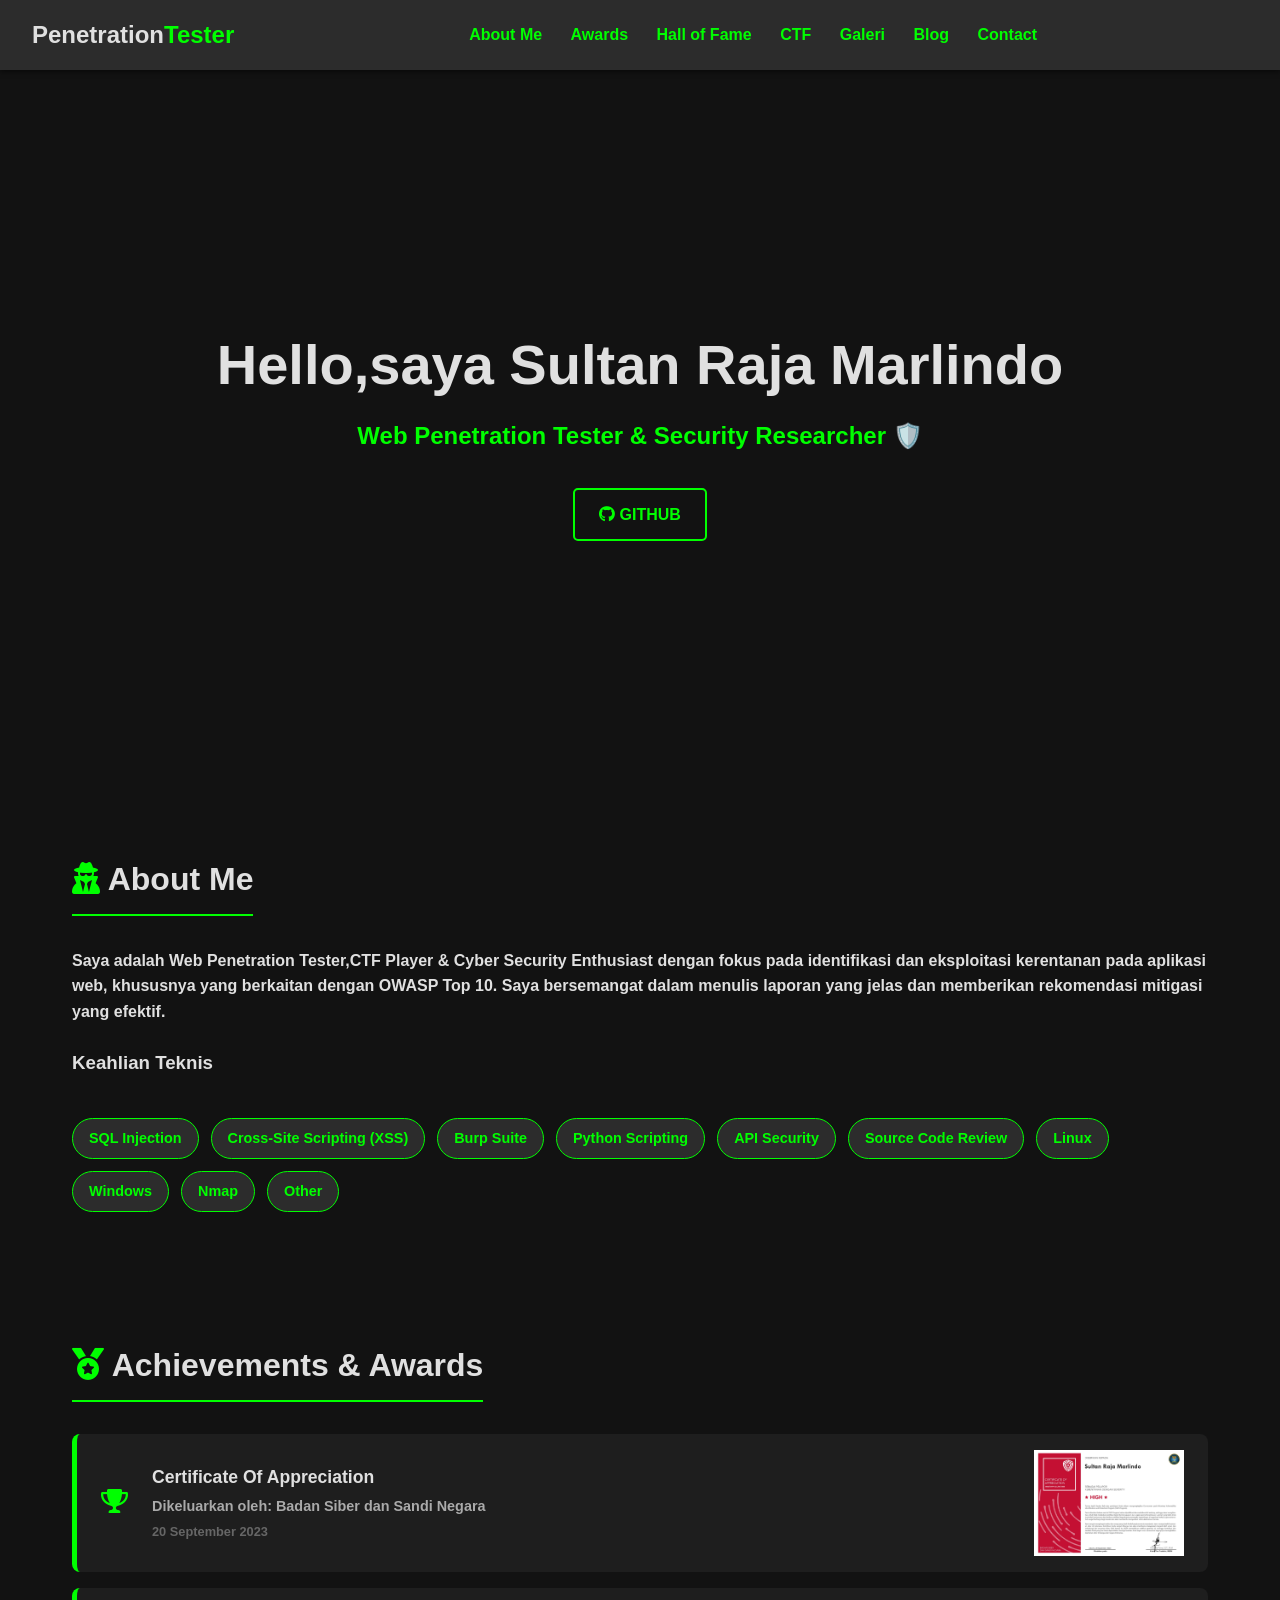
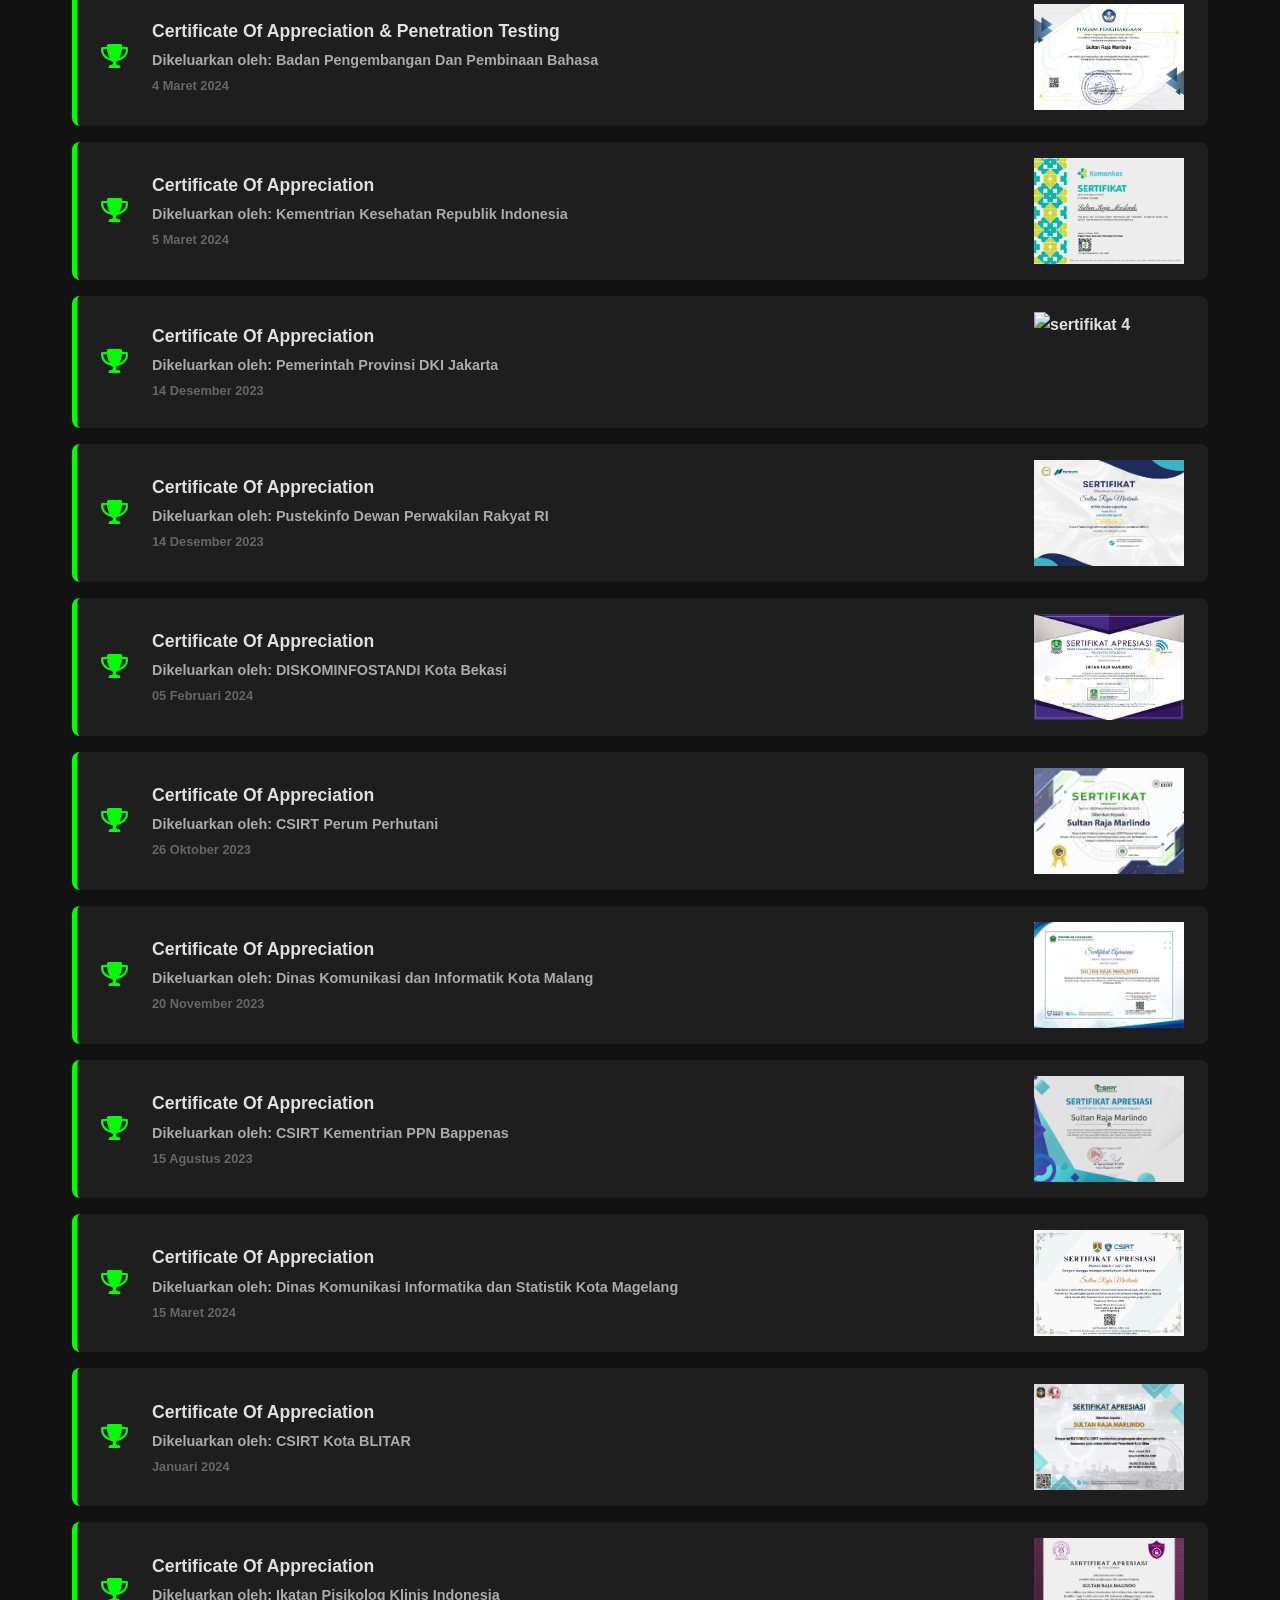
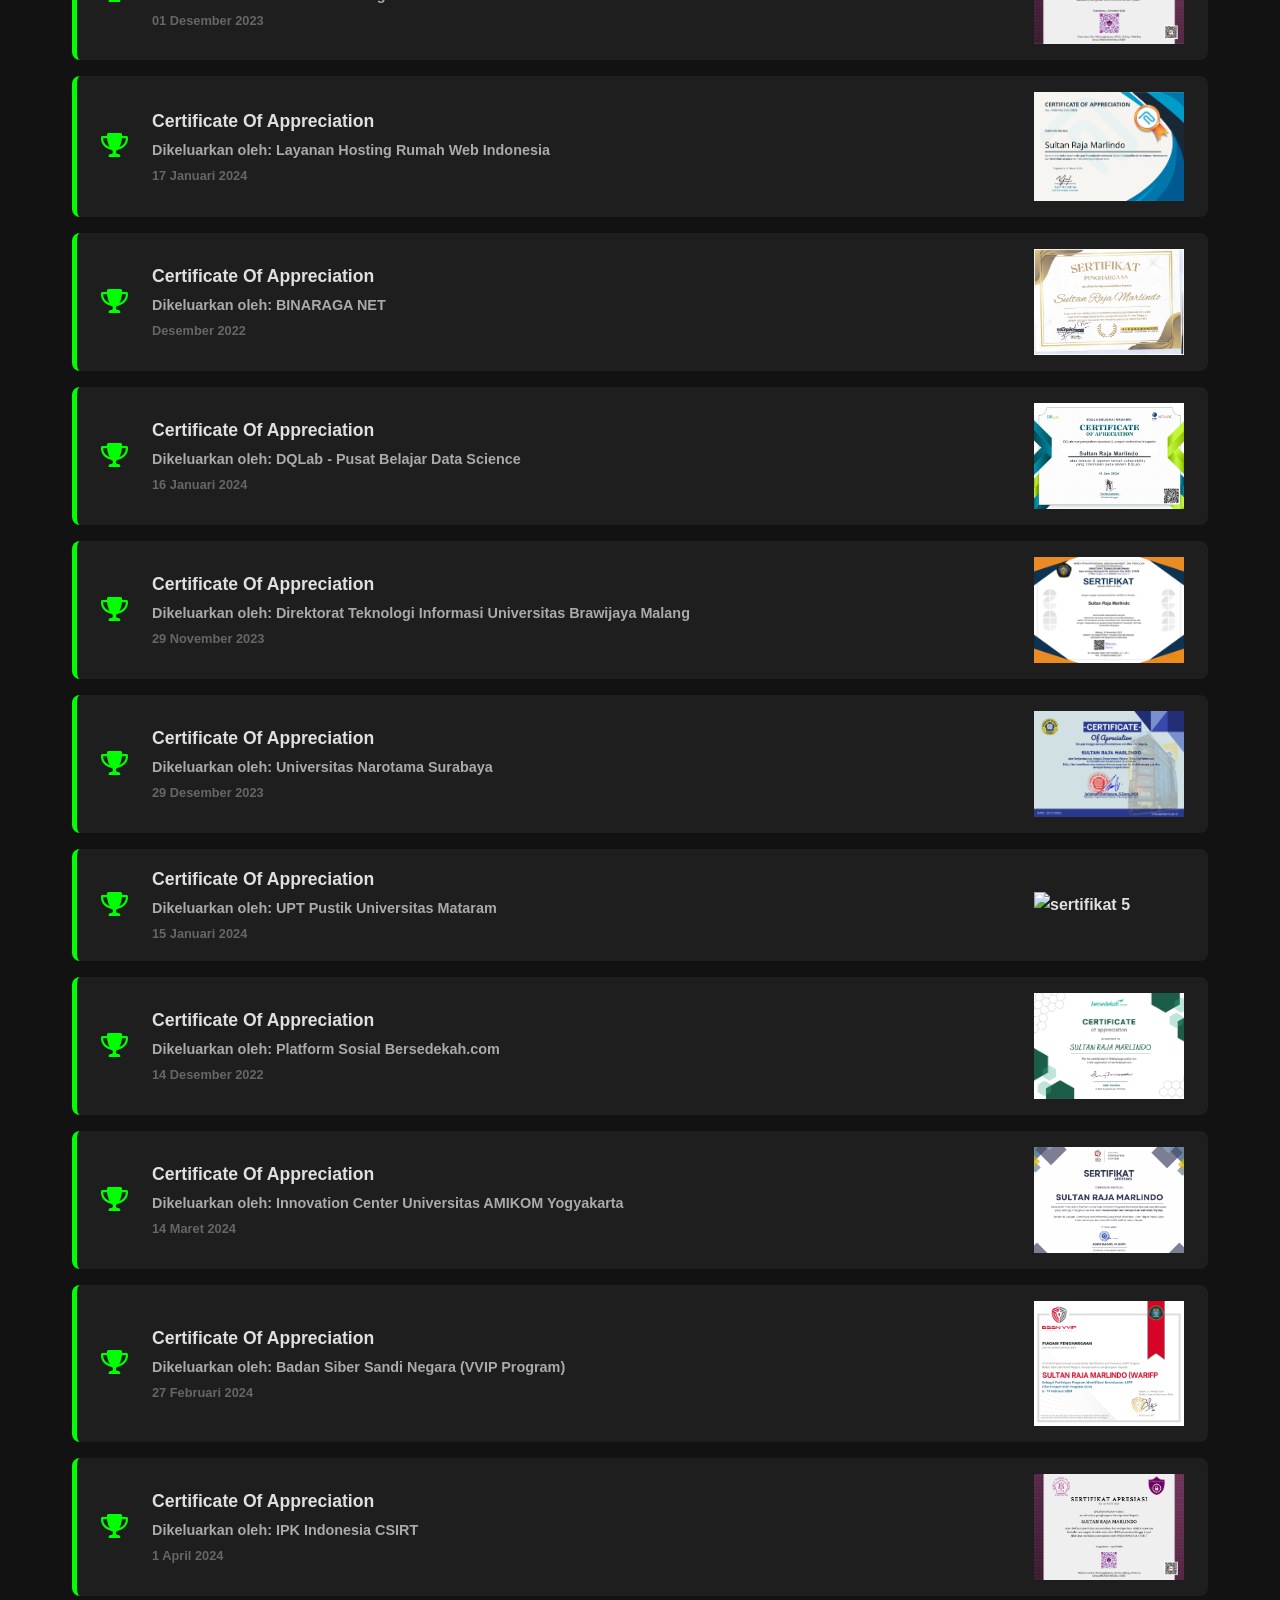
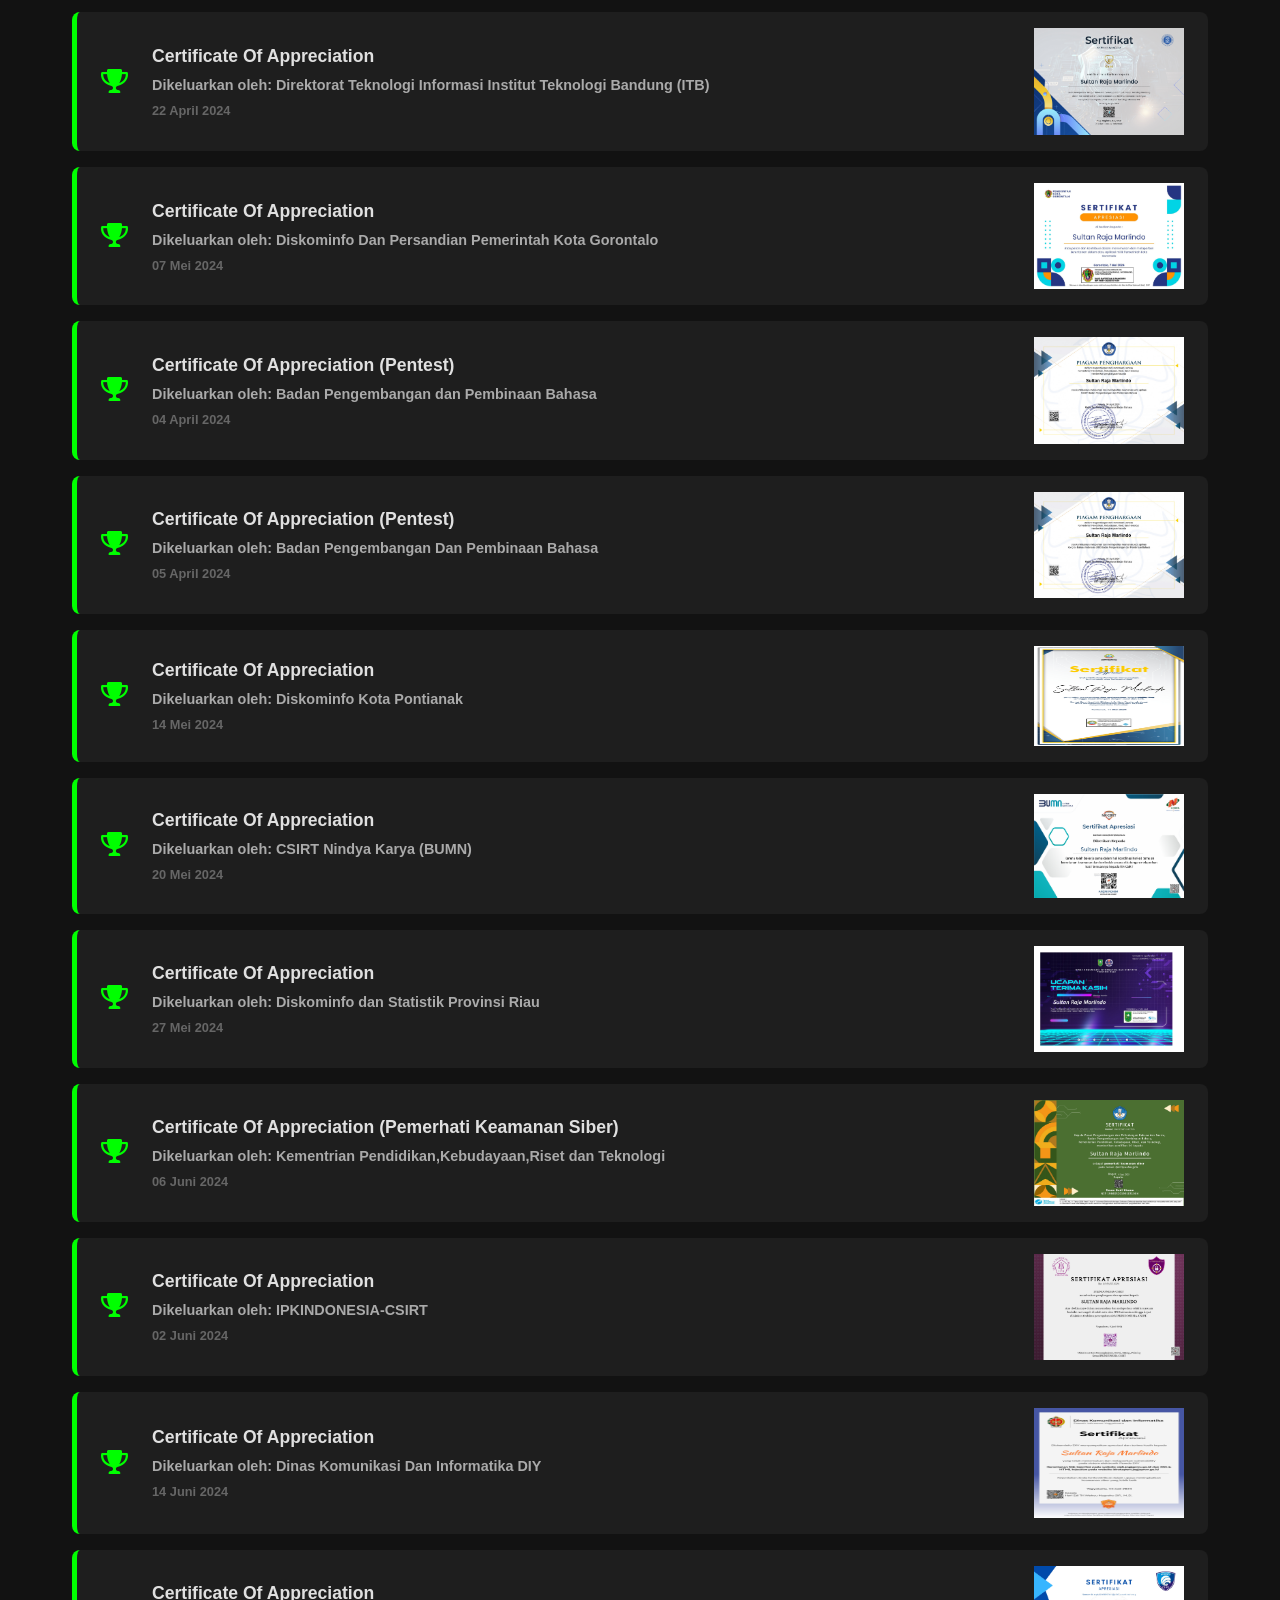
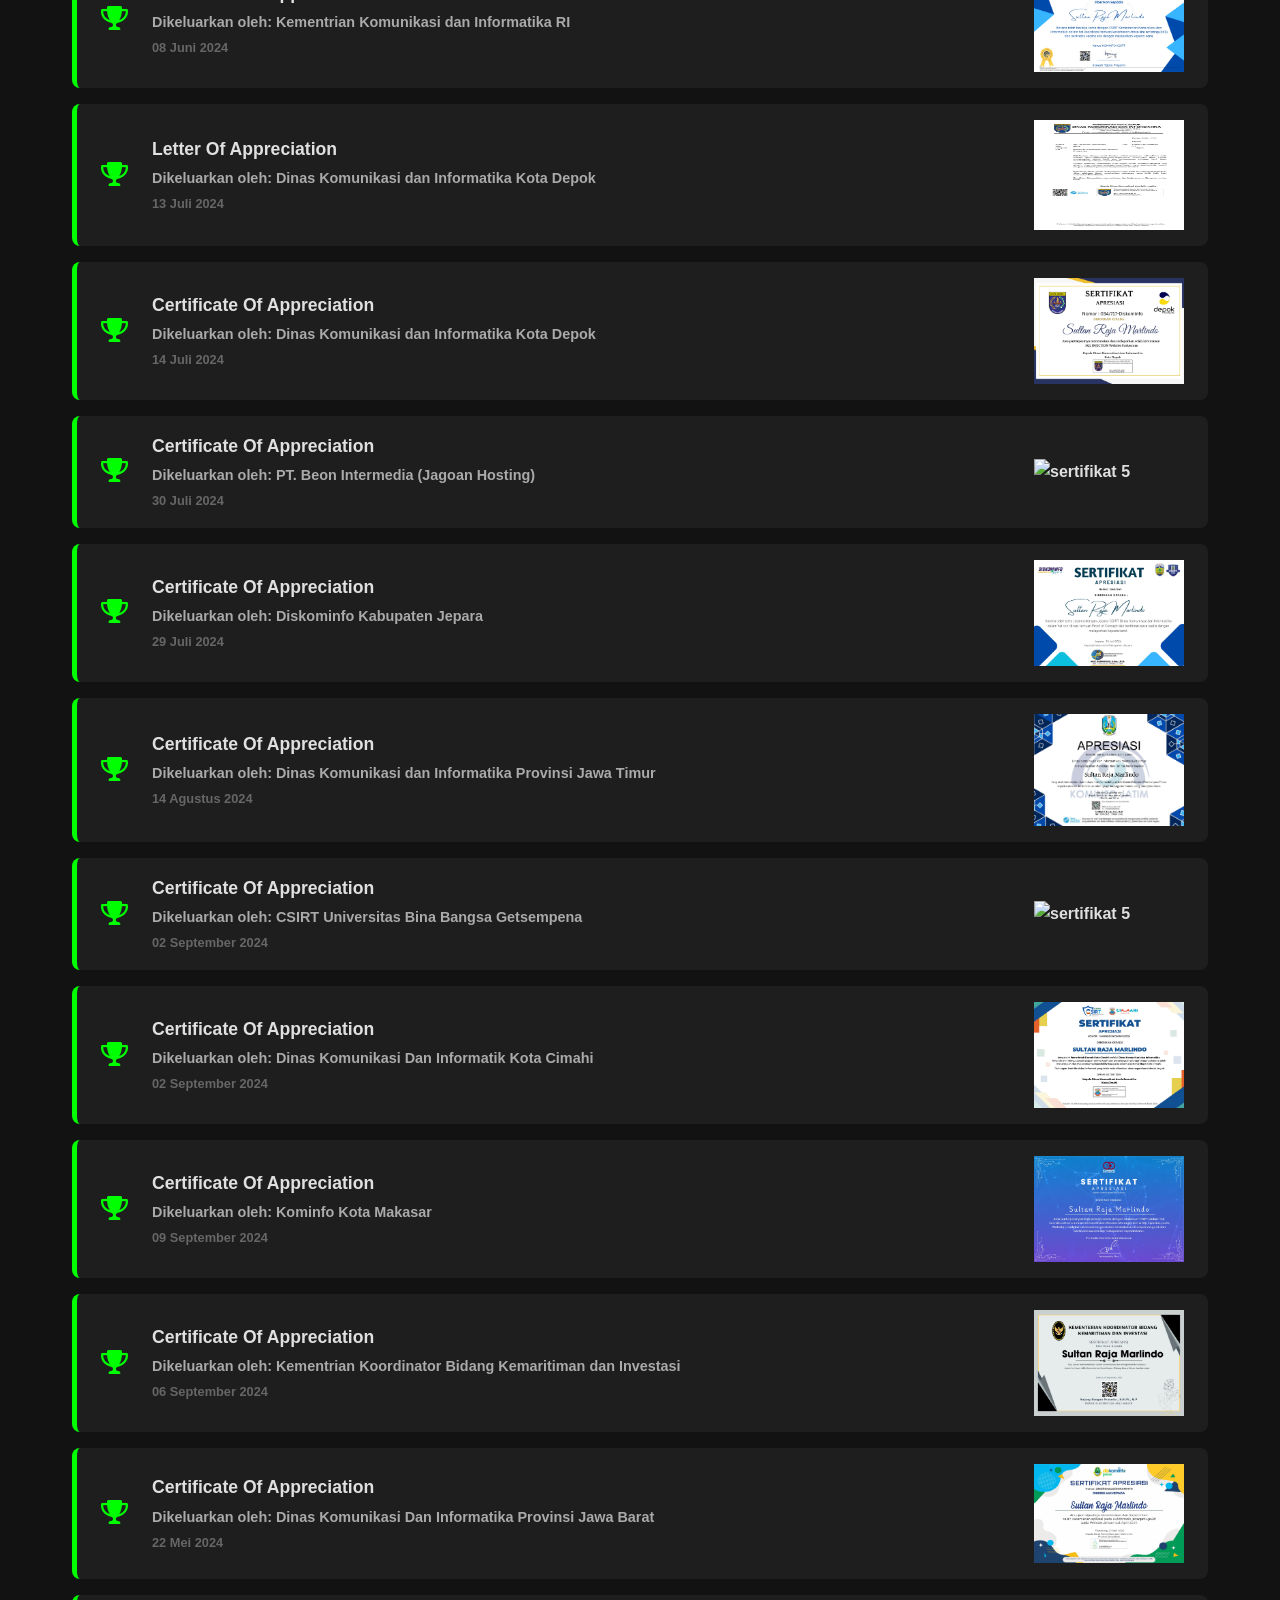
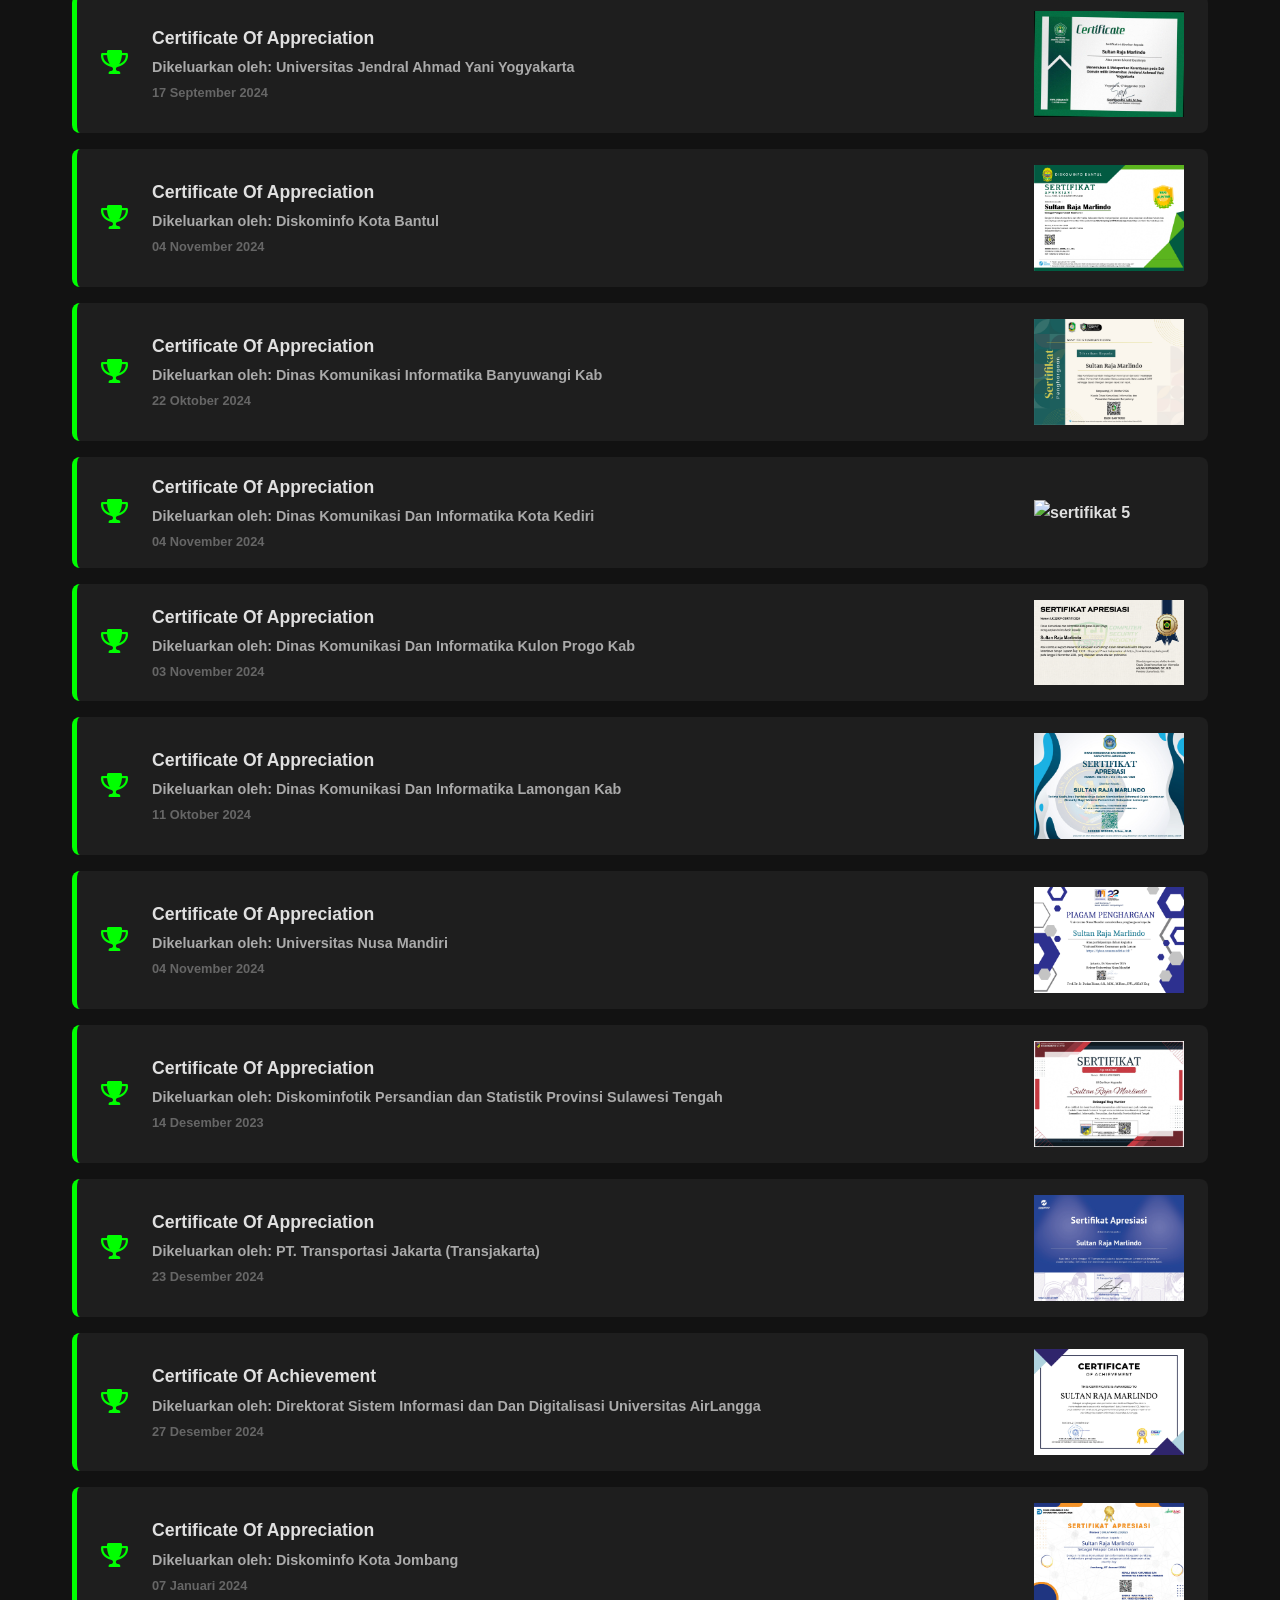
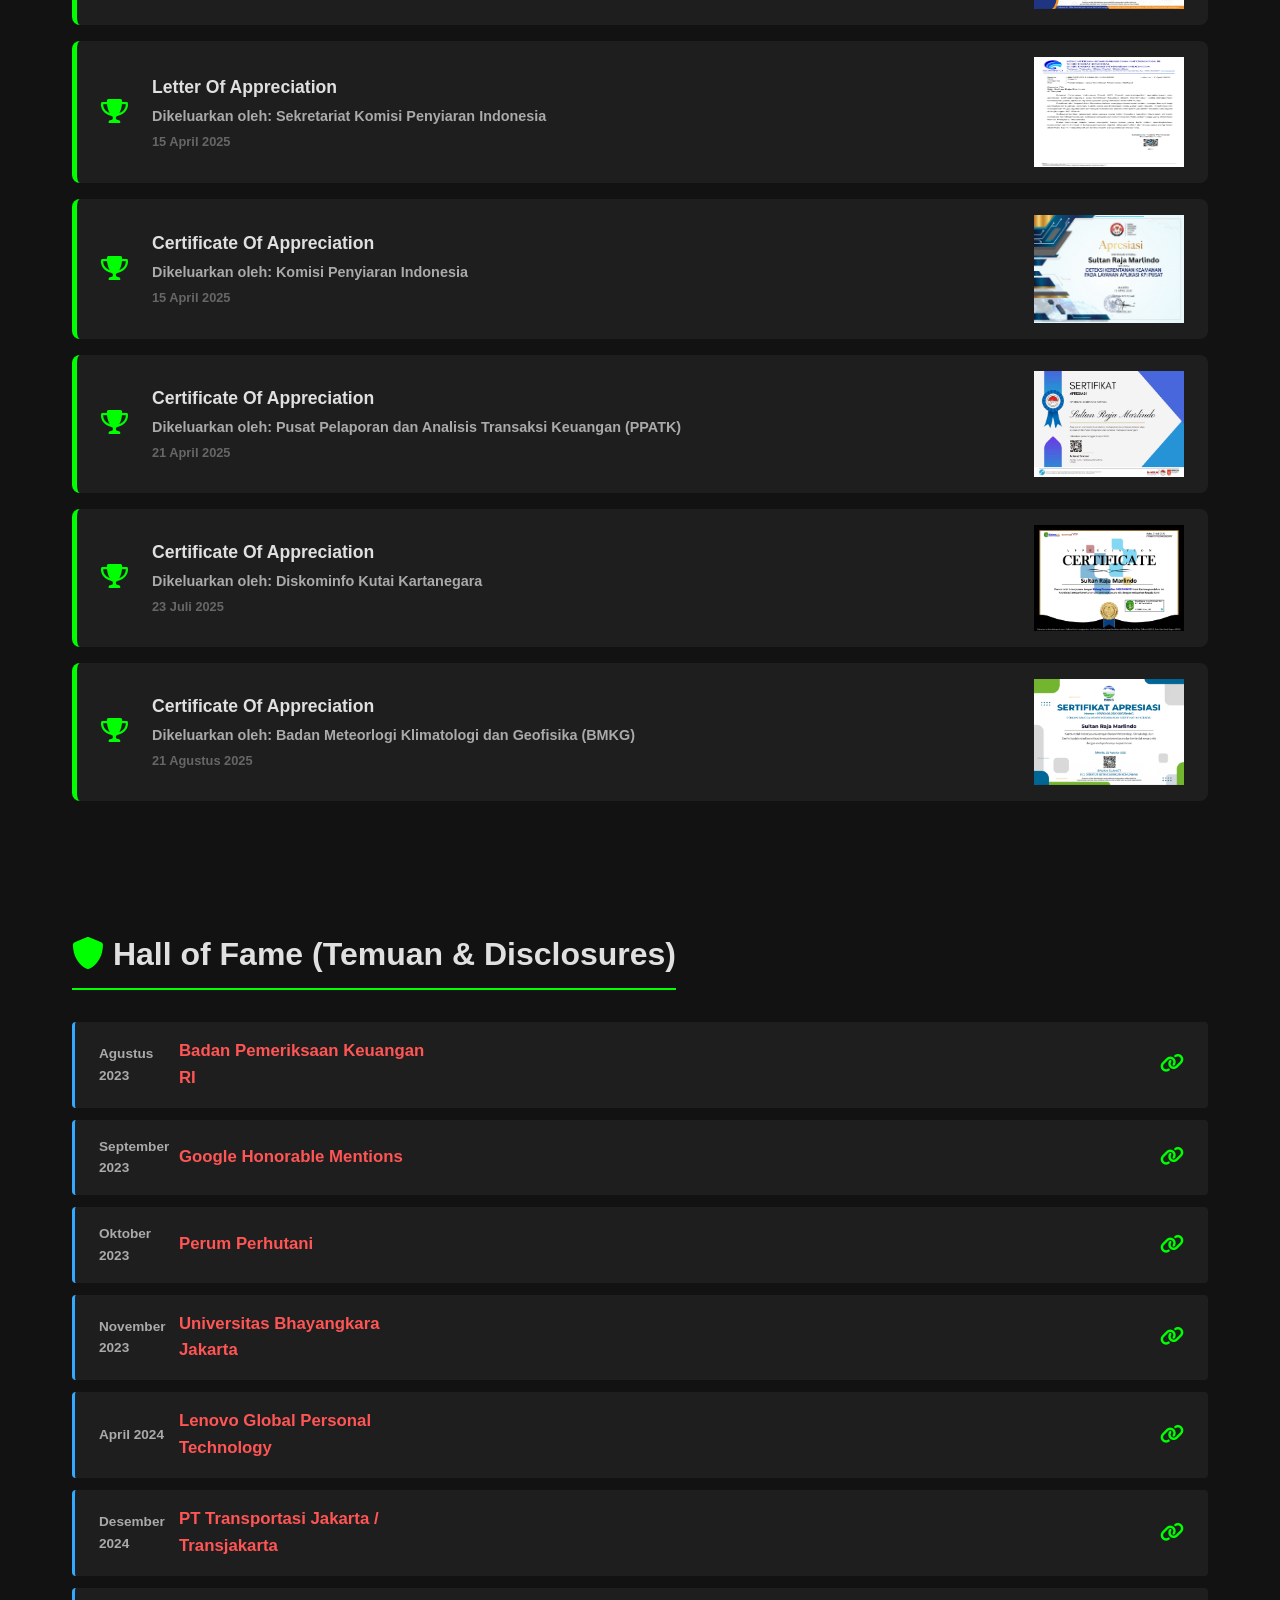
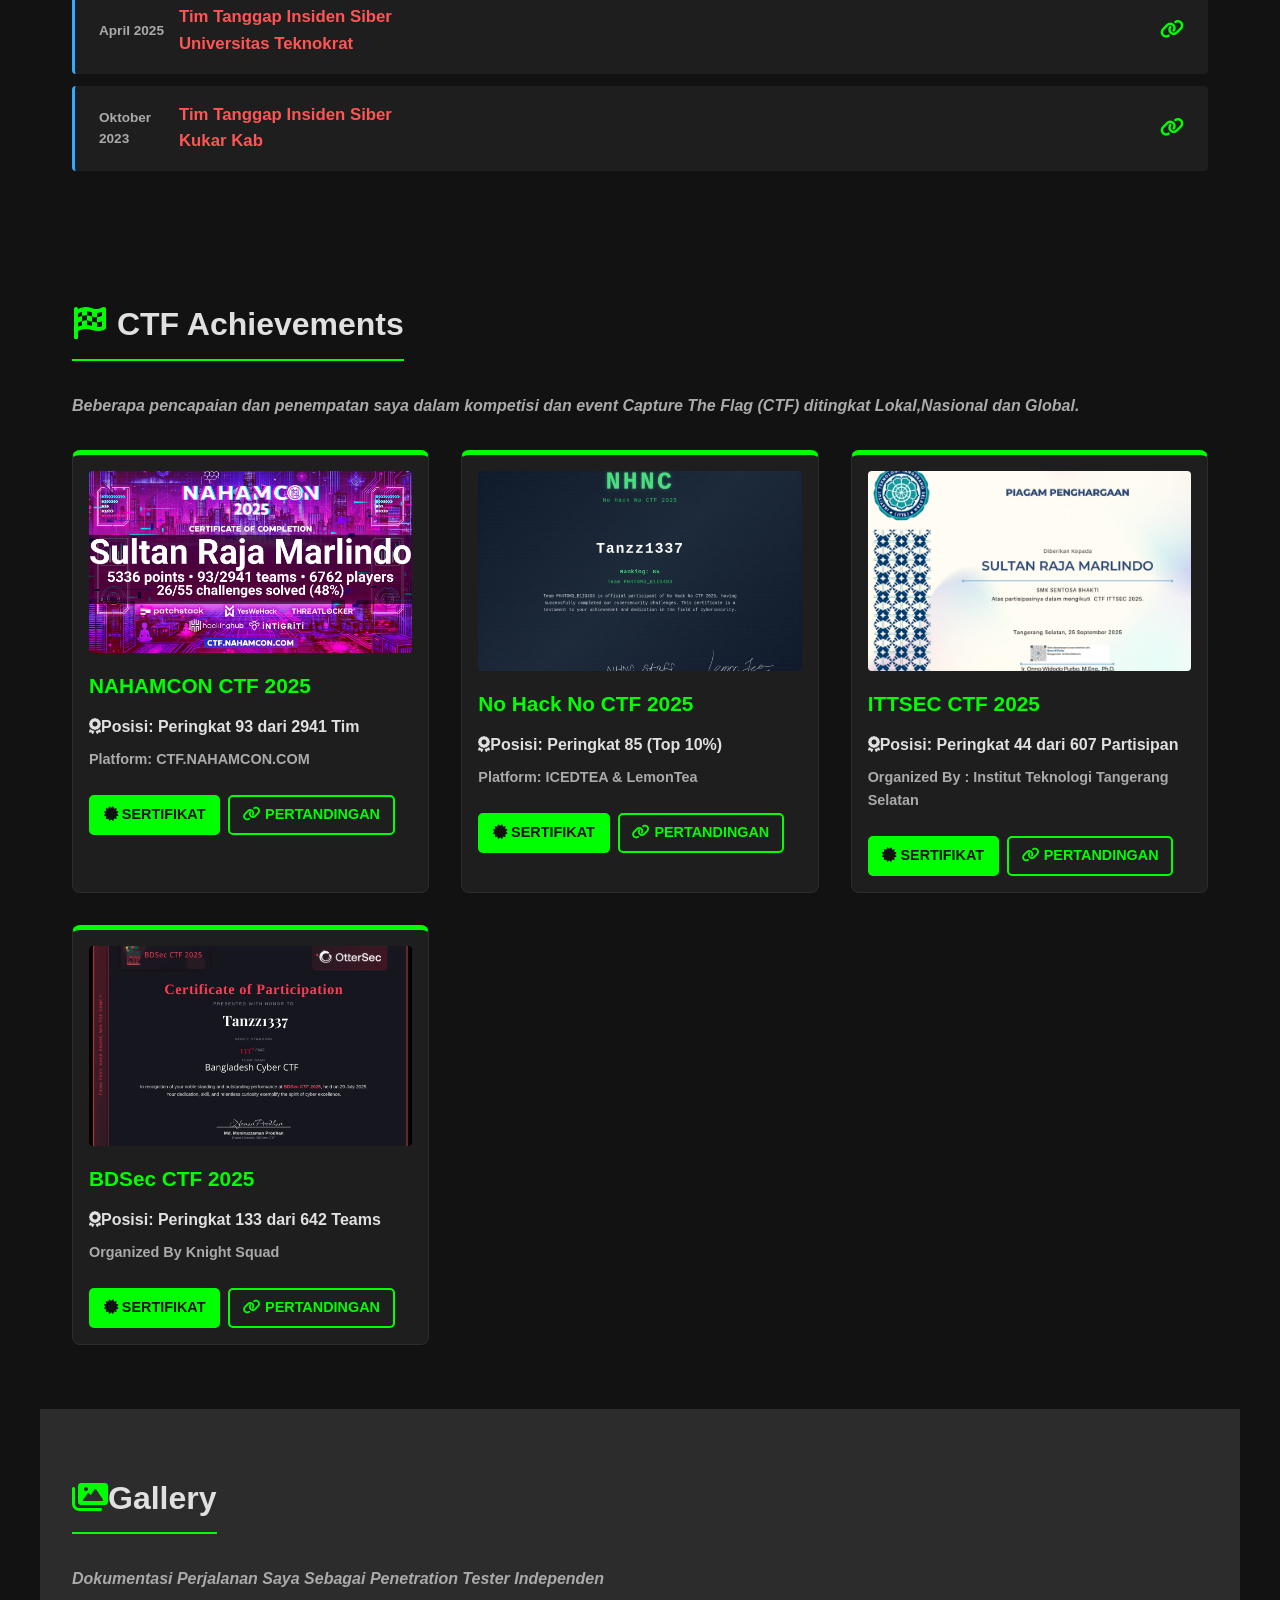
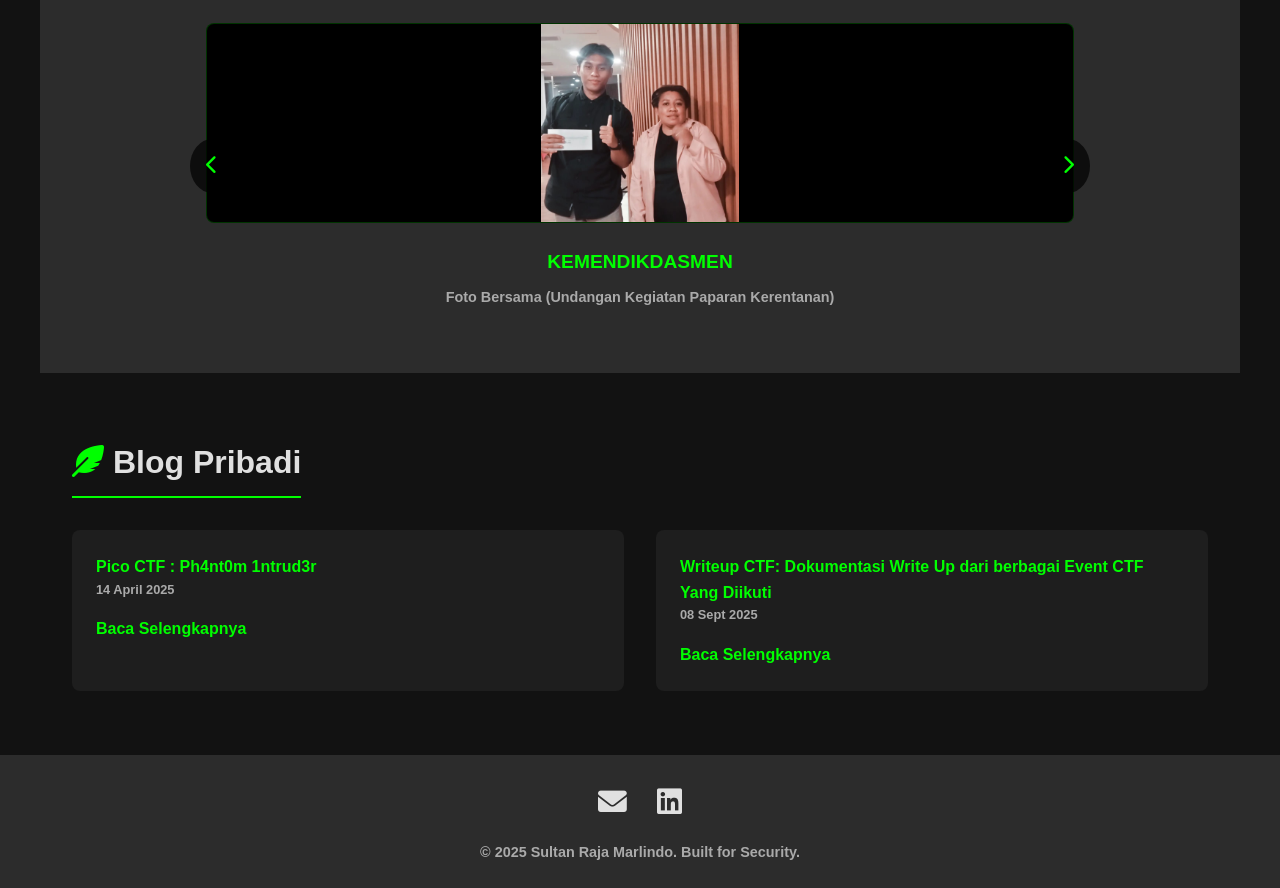
==== commit 6ab91e2f: "Add files via upload" ====
--- a/index.html
+++ b/index.html
@@ -3,396 +3,907 @@
 <head>
     <meta charset="UTF-8">
     <meta name="viewport" content="width=device-width, initial-scale=1.0">
-    <title>Pencarian Item</title>
-    <style>
-        * {
-            margin: 0;
-            padding: 0;
-            box-sizing: border-box;
-        }
-
-        body {
-            font-family: 'Segoe UI', Tahoma, Geneva, Verdana, sans-serif;
-            background: linear-gradient(135deg, #667eea 0%, #764ba2 100%);
-            min-height: 100vh;
-            padding: 20px;
-        }
-
-        .container {
-            max-width: 800px;
-            margin: 0 auto;
-        }
-
-        .logo-section {
-            text-align: center;
-            margin-bottom: 20px;
-        }
-
-        .logo {
-            width: 120px;
-            height: 120px;
-            margin: 0 auto 15px;
-            background: white;
-            border-radius: 50%;
-            display: flex;
-            align-items: center;
-            justify-content: center;
-            box-shadow: 0 5px 20px rgba(0,0,0,0.3);
-            font-size: 60px;
-        }
-
-        h1 {
-            color: white;
-            text-align: center;
-            margin-bottom: 30px;
-            font-size: 2.5em;
-            text-shadow: 2px 2px 4px rgba(0,0,0,0.3);
-        }
-
-        .copyright {
-            text-align: center;
-            color: white;
-            margin-top: 30px;
-            padding: 20px;
-            font-size: 14px;
-            opacity: 0.9;
-        }
-
-        .copyright p {
-            margin: 5px 0;
-        }
-
-        .search-box {
-            background: white;
-            padding: 30px;
-            border-radius: 15px;
-            box-shadow: 0 10px 30px rgba(0,0,0,0.3);
-            margin-bottom: 30px;
-        }
-
-        .search-group {
-            margin-bottom: 20px;
-        }
-
-        label {
-            display: block;
-            margin-bottom: 8px;
-            font-weight: 600;
-            color: #333;
-        }
-
-        input {
-            width: 100%;
-            padding: 12px;
-            border: 2px solid #ddd;
-            border-radius: 8px;
-            font-size: 16px;
-            transition: border-color 0.3s;
-        }
-
-        input:focus {
-            outline: none;
-            border-color: #667eea;
-        }
-
-        button {
-            width: 100%;
-            padding: 12px;
-            background: linear-gradient(135deg, #667eea 0%, #764ba2 100%);
-            color: white;
-            border: none;
-            border-radius: 8px;
-            font-size: 16px;
-            font-weight: 600;
-            cursor: pointer;
-            transition: transform 0.2s;
-        }
-
-        button:hover {
-            transform: translateY(-2px);
-        }
-
-        button:active {
-            transform: translateY(0);
-        }
-
-        .result {
-            background: white;
-            padding: 30px;
-            border-radius: 15px;
-            box-shadow: 0 10px 30px rgba(0,0,0,0.3);
-            display: none;
-        }
-
-        .result.show {
-            display: block;
-            animation: slideIn 0.3s ease-out;
-        }
-
-        @keyframes slideIn {
-            from {
-                opacity: 0;
-                transform: translateY(-20px);
-            }
-            to {
-                opacity: 1;
-                transform: translateY(0);
-            }
-        }
-
-        .item-image {
-            width: 100%;
-            max-width: 400px;
-            height: 300px;
-            object-fit: cover;
-            border-radius: 10px;
-            margin: 20px auto;
-            display: block;
-            box-shadow: 0 5px 15px rgba(0,0,0,0.2);
-        }
-
-        .item-details {
-            background: #f8f9fa;
-            padding: 20px;
-            border-radius: 10px;
-            margin-top: 20px;
-        }
-
-        .detail-row {
-            display: flex;
-            padding: 12px 0;
-            border-bottom: 1px solid #ddd;
-        }
-
-        .detail-row:last-child {
-            border-bottom: none;
-        }
-
-        .detail-label {
-            font-weight: 600;
-            color: #667eea;
-            width: 120px;
-        }
-
-        .detail-value {
-            color: #333;
-            flex: 1;
-        }
-
-        .error {
-            background: #fee;
-            color: #c33;
-            padding: 15px;
-            border-radius: 8px;
-            text-align: center;
-            display: none;
-        }
-
-        .error.show {
-            display: block;
-            animation: slideIn 0.3s ease-out;
-        }
-
-        .error-icon {
-            font-size: 80px;
-            margin-bottom: 15px;
-            animation: shake 0.5s ease-in-out;
-        }
-
-        @keyframes shake {
-            0%, 100% { transform: translateX(0); }
-            10%, 30%, 50%, 70%, 90% { transform: translateX(-5px); }
-            20%, 40%, 60%, 80% { transform: translateX(5px); }
-        }
-
-        .error-title {
-            font-size: 24px;
-            font-weight: 700;
-            margin-bottom: 10px;
-        }
-
-        .error-message {
-            font-size: 16px;
-            line-height: 1.5;
-        }
-
-        .results {
-            background: white;
-            padding: 30px;
-            border-radius: 15px;
-            box-shadow: 0 10px 30px rgba(0,0,0,0.3);
-            display: none;
-            margin-bottom: 20px;
-        }
-
-        .results.show {
-            display: block;
-            animation: slideIn 0.3s ease-out;
-        }
-
-        .results-header {
-            color: #667eea;
-            margin-bottom: 20px;
-            font-size: 1.5em;
-        }
-
-        .results-count {
-            color: #764ba2;
-            font-weight: 700;
-        }
-
-        .results-container {
-            display: grid;
-            grid-template-columns: repeat(auto-fill, minmax(250px, 1fr));
-            gap: 20px;
-            margin-top: 20px;
-        }
-
-        .item-card {
-            background: #f8f9fa;
-            border-radius: 10px;
-            padding: 15px;
-            cursor: pointer;
-            transition: all 0.3s;
-            border: 2px solid transparent;
-        }
-
-        .item-card:hover {
-            transform: translateY(-5px);
-            box-shadow: 0 5px 20px rgba(102, 126, 234, 0.3);
-            border-color: #667eea;
-        }
-
-        .item-card img {
-            width: 100%;
-            height: 150px;
-            object-fit: cover;
-            border-radius: 8px;
-            margin-bottom: 10px;
-        }
-
-        .item-card-info {
-            text-align: left;
-        }
-
-        .item-card-id {
-            font-size: 12px;
-            color: #667eea;
-            font-weight: 600;
-            margin-bottom: 5px;
-        }
-
-        .item-card-name {
-            font-size: 14px;
-            font-weight: 600;
-            color: #333;
-            margin-bottom: 5px;
-            line-height: 1.3;
-        }
-
-        .item-card-category {
-            font-size: 12px;
-            color: #888;
-            text-transform: uppercase;
-        }
-
-        /* Loading indicator */
-        .loading {
-            display: inline-block;
-            width: 20px;
-            height: 20px;
-            border: 3px solid rgba(255,255,255,.3);
-            border-radius: 50%;
-            border-top-color: #fff;
-            animation: spin 1s ease-in-out infinite;
-        }
-
-        @keyframes spin {
-            to { transform: rotate(360deg); }
-        }
-
-        /* Responsive */
-        @media (max-width: 768px) {
-            h1 {
-                font-size: 1.8em;
-            }
-
-            .logo {
-                width: 80px;
-                height: 80px;
-                font-size: 40px;
-            }
-
-            .results-container {
-                grid-template-columns: repeat(auto-fill, minmax(150px, 1fr));
-            }
-        }
-    </style>
+    <title>Tanzz1337 - Web Pentester Portfolio</title>
+    <link rel="stylesheet" href="style.css">
+    <link rel="stylesheet" href="https://cdnjs.cloudflare.com/ajax/libs/font-awesome/6.0.0-beta3/css/all.min.css">
 </head>
 <body>
-    <div class="container">
-        <div class="logo-section">
-            <div class="logo">📦</div>
-            <h1>🔍 Pencarian Item</h1>
+
+    <header>
+        <div class="logo">Penetration<span class="accent">Tester</span></div>
+        <button class="menu-toggle" id="menu-toggle"><i class="fas fa-bars"></i></button>
+        <nav class="nav-menu">
+            <a href="#about"><b>About Me</b></a>
+            <a href="#achievements"><b>Awards</b></a>
+            <a href="#hall-of-fame"><b>Hall of Fame</a>
+            <a href="#ctf-achievements"><b>CTF</a></b>
+            <a href="#testimonial"><b>Galeri</a></b>
+            <a href="#blog"><b>Blog</a></b>
+            <a href="#footer"><b>Contact</a></b>
+        </nav>
+    </header>
+
+    <section id="hero" class="hero">
+        <h1><b>Hello,saya Sultan Raja Marlindo</b></h1>
+        <p class="subtitle"><b>Web Penetration Tester & Security Researcher 🛡️</b></p>
+        <div class="hero-links">
+            <!-- <a href="#hall-of-fame" class="btn primary-btn">Lihat Bug Disclosures</a> -->
+            <a href="https://github.com/tanzz1337" target="_blank" class="btn secondary-btn"><i class="fab fa-github"></i> GitHub</a>
         </div>
+    </section>
+
+    <section id="about" class="container">
+        <h2><i class="fas fa-user-secret accent"></i> About Me</h2>
+        <div class="about-content">
+            <p><b>Saya adalah Web Penetration Tester,CTF Player & Cyber Security Enthusiast dengan fokus pada identifikasi dan eksploitasi kerentanan pada aplikasi web, khususnya yang berkaitan dengan OWASP Top 10. Saya bersemangat dalam menulis laporan yang jelas dan memberikan rekomendasi mitigasi yang efektif.</b></p>
+            <h3>Keahlian Teknis</h3>
+            <div class="skills-list">
+                <span class="skill-badge"><b>SQL Injection</b></span>
+                <span class="skill-badge"><b>Cross-Site Scripting (XSS)</b></span>
+                <span class="skill-badge"><b>Burp Suite </b></span>
+                <span class="skill-badge"><b>Python Scripting</b></span>
+                <span class="skill-badge"><b>API Security</b></span>
+                <span class="skill-badge"><b>Source Code Review</b></span>
+                <span class="skill-badge"><b>Linux</b></span>
+                <span class="skill-badge"><b>Windows</b></span>
+                <span class="skill-badge"><b>Nmap</b></span>
+                <span class="skill-badge"><b>Other</b></span>
+            </div>
+        </div>
+    </section>
+
+    <section id="achievements" class="container">
+        <h2><i class="fas fa-medal accent"></i> Achievements & Awards</h2>
+        <div class="compact-achievement-list">
+
+            <!--Medal Logo-->
+            <!--#1-->
+            <div class="achievement-item">
+                <div class="award-icon"><i class="fas fa-trophy"></i></div>
+                <div class="award-details">
+                    <h3>Certificate Of Appreciation</h3>
+                    <p class="issuer">Dikeluarkan oleh: <b>Badan Siber dan Sandi Negara</b></p>
+                    <p class="date">20 September 2023</p>
+                </div>
+                <img src="\sertifikat\1.jpg" alt="sertifikat 1" width="150">
+            </div>
+            <!--#2-->
+            <div class="achievement-item">
+                <div class="award-icon"><i class="fas fa-trophy"></i></div>
+                <div class="award-details">
+                    <h3>Certificate Of Appreciation & Penetration Testing </h3>
+                    <p class="issuer">Dikeluarkan oleh: <b>Badan Pengembangan Dan Pembinaan Bahasa</b></p>
+                    <p class="date">4 Maret 2024</p>
+                </div>
+                <img src="\sertifikat\2.jpg" alt="sertifikat 1" width="150">
+            </div>
+            <!--#3-->
+            <div class="achievement-item">
+                <div class="award-icon"><i class="fas fa-trophy"></i></div>
+                <div class="award-details">
+                    <h3>Certificate Of Appreciation</h3>
+                    <p class="issuer">Dikeluarkan oleh: <b>Kementrian Kesehatan Republik Indonesia</b></p>
+                    <p class="date">5 Maret 2024</p>
+                </div>
+                <img src="\sertifikat\3.jpg" alt="sertifikat 1" width="150">
+            </div>
+            <!--#4-->
+            <div class="achievement-item">
+                <div class="award-icon"><i class="fas fa-trophy"></i></div>
+                <div class="award-details">
+                    <h3>Certificate Of Appreciation</h3>
+                    <p class="issuer">Dikeluarkan oleh: <b>Pemerintah Provinsi DKI Jakarta</b></p>
+                    <p class="date">14 Desember 2023</p>
+                </div>
+                <img src="\sertifikat\4.jpg" alt="sertifikat 4" width="150" height="100">
+            </div>
+            <!--#5-->
+            <div class="achievement-item">
+                <div class="award-icon"><i class="fas fa-trophy"></i></div>
+                <div class="award-details">
+                    <h3>Certificate Of Appreciation</h3>
+                    <p class="issuer">Dikeluarkan oleh: <b>Pustekinfo Dewan Perwakilan Rakyat RI</b></p>
+                    <p class="date">14 Desember 2023</p>
+                </div>
+                <img src="\sertifikat\5.jpg" alt="sertifikat 5" width="150">
+            </div>
+            <!--#6-->
+            <div class="achievement-item">
+                <div class="award-icon"><i class="fas fa-trophy"></i></div>
+                <div class="award-details">
+                    <h3>Certificate Of Appreciation</h3>
+                    <p class="issuer">Dikeluarkan oleh: <b>DISKOMINFOSTANDI Kota Bekasi</b></p>
+                    <p class="date">05 Februari 2024</p>
+                </div>
+                <img src="\sertifikat\6.jpg" alt="sertifikat 5" width="150">
+            </div>
+            <!--#7-->
+            <div class="achievement-item">
+                <div class="award-icon"><i class="fas fa-trophy"></i></div>
+                <div class="award-details">
+                    <h3>Certificate Of Appreciation</h3>
+                    <p class="issuer">Dikeluarkan oleh: <b>CSIRT Perum Perhutani</b></p>
+                    <p class="date">26 Oktober 2023</p>
+                </div>
+                <img src="\sertifikat\7.jpg" alt="sertifikat 5" width="150">
+            </div>
+            <!--#8-->
+            <div class="achievement-item">
+                <div class="award-icon"><i class="fas fa-trophy"></i></div>
+                <div class="award-details">
+                    <h3>Certificate Of Appreciation</h3>
+                    <p class="issuer">Dikeluarkan oleh: <b>Dinas Komunikasi dan Informatik Kota Malang</b></p>
+                    <p class="date">20 November 2023</p>
+                </div>
+                <img src="\sertifikat\8.jpg" alt="sertifikat 5" width="150">
+            </div>
+            <!--#9-->
+            <div class="achievement-item">
+                <div class="award-icon"><i class="fas fa-trophy"></i></div>
+                <div class="award-details">
+                    <h3>Certificate Of Appreciation</h3>
+                    <p class="issuer">Dikeluarkan oleh: <b>CSIRT Kementrian PPN Bappenas</b></p>
+                    <p class="date">15 Agustus 2023</p>
+                </div>
+                <img src="\sertifikat\9.jpg" alt="sertifikat 5" width="150">
+            </div>
+            <!--#10-->
+            <div class="achievement-item">
+                <div class="award-icon"><i class="fas fa-trophy"></i></div>
+                <div class="award-details">
+                    <h3>Certificate Of Appreciation</h3>
+                    <p class="issuer">Dikeluarkan oleh: <b>Dinas Komunikasi Informatika dan Statistik Kota Magelang</b></p>
+                    <p class="date">15 Maret 2024</p>
+                </div>
+                <img src="\sertifikat\10.jpg" alt="sertifikat 5" width="150">
+            </div>
+            <!--#11-->
+            <div class="achievement-item">
+                <div class="award-icon"><i class="fas fa-trophy"></i></div>
+                <div class="award-details">
+                    <h3>Certificate Of Appreciation</h3>
+                    <p class="issuer">Dikeluarkan oleh: <b>CSIRT Kota BLITAR</b></p>
+                    <p class="date">Januari 2024</p>
+                </div>
+                <img src="\sertifikat\11.jpg" alt="sertifikat 5" width="150">
+            </div>
+            <!--#12-->
+            <div class="achievement-item">
+                <div class="award-icon"><i class="fas fa-trophy"></i></div>
+                <div class="award-details">
+                    <h3>Certificate Of Appreciation</h3>
+                    <p class="issuer">Dikeluarkan oleh: <b>Ikatan Pisikolog Klinis Indonesia</b></p>
+                    <p class="date">01 Desember 2023</p>
+                </div>
+                <img src="\sertifikat\12.jpg" alt="sertifikat 5" width="150">
+            </div>
+            <!--#13-->
+            <div class="achievement-item">
+                <div class="award-icon"><i class="fas fa-trophy"></i></div>
+                <div class="award-details">
+                    <h3>Certificate Of Appreciation</h3>
+                    <p class="issuer">Dikeluarkan oleh: <b>Layanan Hosting Rumah Web Indonesia</b></p>
+                    <p class="date">17 Januari 2024</p>
+                </div>
+                <img src="\sertifikat\13.jpg" alt="sertifikat 5" width="150">
+            </div>
+            <!--#14-->
+            <div class="achievement-item">
+                <div class="award-icon"><i class="fas fa-trophy"></i></div>
+                <div class="award-details">
+                    <h3>Certificate Of Appreciation</h3>
+                    <p class="issuer">Dikeluarkan oleh: <b>BINARAGA NET</b></p>
+                    <p class="date">Desember 2022</p>
+                </div>
+                <img src="\sertifikat\14.jpg" alt="sertifikat 5" width="150">
+            </div>
+            <!--#15-->
+            <div class="achievement-item">
+                <div class="award-icon"><i class="fas fa-trophy"></i></div>
+                <div class="award-details">
+                    <h3>Certificate Of Appreciation</h3>
+                    <p class="issuer">Dikeluarkan oleh: <b>DQLab - Pusat Belajar Data Science</b></p>
+                    <p class="date">16 Januari 2024</p>
+                </div>
+                <img src="\sertifikat\15.jpg" alt="sertifikat 5" width="150">
+            </div>
+            <!--#16-->
+            <div class="achievement-item">
+                <div class="award-icon"><i class="fas fa-trophy"></i></div>
+                <div class="award-details">
+                    <h3>Certificate Of Appreciation</h3>
+                    <p class="issuer">Dikeluarkan oleh: <b>Direktorat Teknologi Informasi Universitas Brawijaya Malang</b></p>
+                    <p class="date">29 November 2023</p>
+                </div>
+                <img src="\sertifikat\16.jpg" alt="sertifikat 5" width="150">
+            </div>
+            <!--#17-->
+            <div class="achievement-item">
+                <div class="award-icon"><i class="fas fa-trophy"></i></div>
+                <div class="award-details">
+                    <h3>Certificate Of Appreciation</h3>
+                    <p class="issuer">Dikeluarkan oleh: <b>Universitas Narotama Surabaya</b></p>
+                    <p class="date">29 Desember 2023</p>
+                </div>
+                <img src="\sertifikat\17.jpg" alt="sertifikat 5" width="150">
+            </div>
+            <!--#18-->
+            <div class="achievement-item">
+                <div class="award-icon"><i class="fas fa-trophy"></i></div>
+                <div class="award-details">
+                    <h3>Certificate Of Appreciation</h3>
+                    <p class="issuer">Dikeluarkan oleh: <b>UPT Pustik Universitas Mataram</b></p>
+                    <p class="date">15 Januari 2024</p>
+                </div>
+                <img src="\sertifikat\18.jpg" alt="sertifikat 5" width="150">
+            </div>
+            <!--#19-->
+            <div class="achievement-item">
+                <div class="award-icon"><i class="fas fa-trophy"></i></div>
+                <div class="award-details">
+                    <h3>Certificate Of Appreciation</h3>
+                    <p class="issuer">Dikeluarkan oleh: <b>Platform Sosial Bersedekah.com</b></p>
+                    <p class="date">14 Desember 2022</p>
+                </div>
+                <img src="\sertifikat\19.jpg" alt="sertifikat 5" width="150">
+            </div>
+            <!--#20-->
+            <div class="achievement-item">
+                <div class="award-icon"><i class="fas fa-trophy"></i></div>
+                <div class="award-details">
+                    <h3>Certificate Of Appreciation</h3>
+                    <p class="issuer">Dikeluarkan oleh: <b>Innovation Center Universitas AMIKOM Yogyakarta</b></p>
+                    <p class="date">14 Maret 2024</p>
+                </div>
+                <img src="\sertifikat\20.jpg" alt="sertifikat 5" width="150">
+            </div>
+            <!--#21-->
+            <div class="achievement-item">
+                <div class="award-icon"><i class="fas fa-trophy"></i></div>
+                <div class="award-details">
+                    <h3>Certificate Of Appreciation</h3>
+                    <p class="issuer">Dikeluarkan oleh: <b>Badan Siber Sandi Negara (VVIP Program)</b></p>
+                    <p class="date">27 Februari 2024</p>
+                </div>
+                <img src="\sertifikat\21.jpg" alt="sertifikat 5" width="150">
+            </div>
+            <!--#22-->
+            <div class="achievement-item">
+                <div class="award-icon"><i class="fas fa-trophy"></i></div>
+                <div class="award-details">
+                    <h3>Certificate Of Appreciation</h3>
+                    <p class="issuer">Dikeluarkan oleh: <b>IPK Indonesia CSIRT</b></p>
+                    <p class="date">1 April 2024</p>
+                </div>
+                <img src="\sertifikat\22.jpg" alt="sertifikat 5" width="150">
+            </div>
+            <!--#23-->
+            <div class="achievement-item">
+                <div class="award-icon"><i class="fas fa-trophy"></i></div>
+                <div class="award-details">
+                    <h3>Certificate Of Appreciation</h3>
+                    <p class="issuer">Dikeluarkan oleh: <b>Direktorat Teknologi Informasi Institut Teknologi Bandung (ITB)</b></p>
+                    <p class="date">22 April 2024</p>
+                </div>
+                <img src="\sertifikat\23.jpeg" alt="sertifikat 5" width="150">
+            </div>
+            <!--#24-->
+            <div class="achievement-item">
+                <div class="award-icon"><i class="fas fa-trophy"></i></div>
+                <div class="award-details">
+                    <h3>Certificate Of Appreciation</h3>
+                    <p class="issuer">Dikeluarkan oleh: <b>Diskominfo Dan Persandian Pemerintah Kota Gorontalo</b></p>
+                    <p class="date">07 Mei 2024</p>
+                </div>
+                <img src="\sertifikat\24.jpg" alt="sertifikat 5" width="150">
+            </div>
+            <!--#25-->
+            <div class="achievement-item">
+                <div class="award-icon"><i class="fas fa-trophy"></i></div>
+                <div class="award-details">
+                    <h3>Certificate Of Appreciation (Pentest)</h3>
+                    <p class="issuer">Dikeluarkan oleh: <b>Badan Pengembangan dan Pembinaan Bahasa</b></p>
+                    <p class="date">04 April 2024</p>
+                </div>
+                <img src="\sertifikat\25.jpg" alt="sertifikat 5" width="150">
+            </div>
+            <!--#26-->
+            <div class="achievement-item">
+                <div class="award-icon"><i class="fas fa-trophy"></i></div>
+                <div class="award-details">
+                    <h3>Certificate Of Appreciation (Pentest)</h3>
+                    <p class="issuer">Dikeluarkan oleh: <b>Badan Pengembangan Dan Pembinaan Bahasa</b></p>
+                    <p class="date">05 April 2024</p>
+                </div>
+                <img src="\sertifikat\26.jpg" alt="sertifikat 5" width="150">
+            </div>
+            <!--#27-->
+            <div class="achievement-item">
+                <div class="award-icon"><i class="fas fa-trophy"></i></div>
+                <div class="award-details">
+                    <h3>Certificate Of Appreciation</h3>
+                    <p class="issuer">Dikeluarkan oleh: <b>Diskominfo Kota Pontianak</b></p>
+                    <p class="date">14 Mei 2024</p>
+                </div>
+                <img src="\sertifikat\27.jpg" alt="sertifikat 5" width="150" height="100">
+            </div>
+            <!--#28-->
+            <div class="achievement-item">
+                <div class="award-icon"><i class="fas fa-trophy"></i></div>
+                <div class="award-details">
+                    <h3>Certificate Of Appreciation</h3>
+                    <p class="issuer">Dikeluarkan oleh: <b>CSIRT Nindya Karya (BUMN)</b></p>
+                    <p class="date">20 Mei 2024</p>
+                </div>
+                <img src="\sertifikat\28.jpg" alt="sertifikat 5" width="150">
+            </div>
+            <!--#29-->
+            <div class="achievement-item">
+                <div class="award-icon"><i class="fas fa-trophy"></i></div>
+                <div class="award-details">
+                    <h3>Certificate Of Appreciation</h3>
+                    <p class="issuer">Dikeluarkan oleh: <b>Diskominfo dan Statistik Provinsi Riau</b></p>
+                    <p class="date">27 Mei 2024</p>
+                </div>
+                <img src="\sertifikat\29.jpg" alt="sertifikat 5" width="150">
+            </div>
+            <!--#30-->
+            <div class="achievement-item">
+                <div class="award-icon"><i class="fas fa-trophy"></i></div>
+                <div class="award-details">
+                    <h3>Certificate Of Appreciation (Pemerhati Keamanan Siber)</h3>
+                    <p class="issuer">Dikeluarkan oleh: <b>Kementrian Pendidikan,Kebudayaan,Riset dan Teknologi</b></p>
+                    <p class="date">06 Juni 2024</p>
+                </div>
+                <img src="\sertifikat\30.jpg" alt="sertifikat 5" width="150">
+            </div>
+            <!--#31-->
+            <div class="achievement-item">
+                <div class="award-icon"><i class="fas fa-trophy"></i></div>
+                <div class="award-details">
+                    <h3>Certificate Of Appreciation</h3>
+                    <p class="issuer">Dikeluarkan oleh: <b>IPKINDONESIA-CSIRT</b></p>
+                    <p class="date">02 Juni 2024</p>
+                </div>
+                <img src="\sertifikat\31.jpg" alt="sertifikat 5" width="150">
+            </div>
+            <!--#32-->
+            <div class="achievement-item">
+                <div class="award-icon"><i class="fas fa-trophy"></i></div>
+                <div class="award-details">
+                    <h3>Certificate Of Appreciation</h3>
+                    <p class="issuer">Dikeluarkan oleh: <b>Dinas Komunikasi Dan Informatika DIY</b></p>
+                    <p class="date">14 Juni 2024</p>
+                </div>
+                <img src="\sertifikat\32.jpg" alt="sertifikat 5" width="150" height="110">
+            </div>
+            <!--#33-->
+            <div class="achievement-item">
+                <div class="award-icon"><i class="fas fa-trophy"></i></div>
+                <div class="award-details">
+                    <h3>Certificate Of Appreciation</h3>
+                    <p class="issuer">Dikeluarkan oleh: <b>Kementrian Komunikasi dan Informatika RI</b></p>
+                    <p class="date">08 Juni 2024</p>
+                </div>
+                <img src="\sertifikat\33.jpg" alt="sertifikat 5" width="150">
+            </div>
+            <!--#34-->
+            <div class="achievement-item">
+                <div class="award-icon"><i class="fas fa-trophy"></i></div>
+                <div class="award-details">
+                    <h3>Letter Of Appreciation</h3>
+                    <p class="issuer">Dikeluarkan oleh: <b>Dinas Komunikasi dan Informatika Kota Depok</b></p>
+                    <p class="date">13 Juli 2024</p>
+                </div>
+                <img src="\sertifikat\34.jpg" alt="sertifikat 5" width="150" height="110">
+            </div>
+            <!--#35-->
+            <div class="achievement-item">
+                <div class="award-icon"><i class="fas fa-trophy"></i></div>
+                <div class="award-details">
+                    <h3>Certificate Of Appreciation</h3>
+                    <p class="issuer">Dikeluarkan oleh: <b>Dinas Komunikasi dan Informatika Kota Depok</b></p>
+                    <p class="date">14 Juli 2024</p>
+                </div>
+                <img src="\sertifikat\35.jpg" alt="sertifikat 5" width="150">
+            </div>
+            <!--#36-->
+            <div class="achievement-item">
+                <div class="award-icon"><i class="fas fa-trophy"></i></div>
+                <div class="award-details">
+                    <h3>Certificate Of Appreciation</h3>
+                    <p class="issuer">Dikeluarkan oleh: <b>PT. Beon Intermedia (Jagoan Hosting)</b></p>
+                    <p class="date">30 Juli 2024</p>
+                </div>
+                <img src="\sertifikat\36.jpg" alt="sertifikat 5" width="150">
+            </div>
+            <!--#37-->
+            <div class="achievement-item">
+                <div class="award-icon"><i class="fas fa-trophy"></i></div>
+                <div class="award-details">
+                    <h3>Certificate Of Appreciation</h3>
+                    <p class="issuer">Dikeluarkan oleh: <b>Diskominfo Kabupaten Jepara</b></p>
+                    <p class="date">29 Juli 2024</p>
+                </div>
+                <img src="\sertifikat\37.jpg" alt="sertifikat 5" width="150">
+            </div>
+            <!--#38-->
+            <div class="achievement-item">
+                <div class="award-icon"><i class="fas fa-trophy"></i></div>
+                <div class="award-details">
+                    <h3>Certificate Of Appreciation</h3>
+                    <p class="issuer">Dikeluarkan oleh: <b>Dinas Komunikasi dan Informatika Provinsi Jawa Timur</b></p>
+                    <p class="date">14 Agustus 2024</p>
+                </div>
+                <img src="\sertifikat\38.jpg" alt="sertifikat 5" width="150">
+            </div>
+            <!--#39-->
+            <div class="achievement-item">
+                <div class="award-icon"><i class="fas fa-trophy"></i></div>
+                <div class="award-details">
+                    <h3>Certificate Of Appreciation</h3>
+                    <p class="issuer">Dikeluarkan oleh: <b>CSIRT Universitas Bina Bangsa Getsempena</b></p>
+                    <p class="date">02 September 2024</p>
+                </div>
+                <img src="\sertifikat\39.jpg" alt="sertifikat 5" width="150">
+            </div>
+            <!--#40-->
+            <div class="achievement-item">
+                <div class="award-icon"><i class="fas fa-trophy"></i></div>
+                <div class="award-details">
+                    <h3>Certificate Of Appreciation</h3>
+                    <p class="issuer">Dikeluarkan oleh: <b>Dinas Komunikasi Dan Informatik Kota Cimahi</b></p>
+                    <p class="date">02 September 2024</p>
+                </div>
+                <img src="\sertifikat\40.jpg" alt="sertifikat 5" width="150">
+            </div>
+            <!--#41-->
+            <div class="achievement-item">
+                <div class="award-icon"><i class="fas fa-trophy"></i></div>
+                <div class="award-details">
+                    <h3>Certificate Of Appreciation</h3>
+                    <p class="issuer">Dikeluarkan oleh: <b>Kominfo Kota Makasar</b></p>
+                    <p class="date">09 September 2024</p>
+                </div>
+                <img src="\sertifikat\41.jpg" alt="sertifikat 5" width="150">
+            </div>
+            <!--#42-->
+            <div class="achievement-item">
+                <div class="award-icon"><i class="fas fa-trophy"></i></div>
+                <div class="award-details">
+                    <h3>Certificate Of Appreciation</h3>
+                    <p class="issuer">Dikeluarkan oleh: <b>Kementrian Koordinator Bidang Kemaritiman dan Investasi</b></p>
+                    <p class="date">06 September 2024</p>
+                </div>
+                <img src="\sertifikat\42.jpg" alt="sertifikat 5" width="150">
+            </div>
+            <!--#43-->
+            <div class="achievement-item">
+                <div class="award-icon"><i class="fas fa-trophy"></i></div>
+                <div class="award-details">
+                    <h3>Certificate Of Appreciation</h3>
+                    <p class="issuer">Dikeluarkan oleh: <b>Dinas Komunikasi Dan Informatika Provinsi Jawa Barat</b></p>
+                    <p class="date">22 Mei 2024</p>
+                </div>
+                <img src="\sertifikat\43.jpg" alt="sertifikat 5" width="150">
+            </div>
+            <!--#44-->
+            <div class="achievement-item">
+                <div class="award-icon"><i class="fas fa-trophy"></i></div>
+                <div class="award-details">
+                    <h3>Certificate Of Appreciation</h3>
+                    <p class="issuer">Dikeluarkan oleh: <b>Universitas Jendral Ahmad Yani Yogyakarta</b></p>
+                    <p class="date">17 September 2024</p>
+                </div>
+                <img src="\sertifikat\44.jpg" alt="sertifikat 5" width="150">
+            </div>
+            <!--#45-->
+            <div class="achievement-item">
+                <div class="award-icon"><i class="fas fa-trophy"></i></div>
+                <div class="award-details">
+                    <h3>Certificate Of Appreciation</h3>
+                    <p class="issuer">Dikeluarkan oleh: <b>Diskominfo Kota Bantul</b></p>
+                    <p class="date">04 November 2024</p>
+                </div>
+                <img src="\sertifikat\45.jpg" alt="sertifikat 5" width="150">
+            </div>
+            <!--#46-->
+            <div class="achievement-item">
+                <div class="award-icon"><i class="fas fa-trophy"></i></div>
+                <div class="award-details">
+                    <h3>Certificate Of Appreciation</h3>
+                    <p class="issuer">Dikeluarkan oleh: <b>Dinas Komunikasi Informatika Banyuwangi Kab</b></p>
+                    <p class="date">22 Oktober 2024</p>
+                </div>
+                <img src="\sertifikat\46.jpg" alt="sertifikat 5" width="150">
+            </div>
+            <!--#47-->
+            <div class="achievement-item">
+                <div class="award-icon"><i class="fas fa-trophy"></i></div>
+                <div class="award-details">
+                    <h3>Certificate Of Appreciation</h3>
+                    <p class="issuer">Dikeluarkan oleh: <b>Dinas Komunikasi Dan Informatika Kota Kediri</b></p>
+                    <p class="date">04 November 2024</p>
+                </div>
+                <img src="\sertifikat\47.jpg" alt="sertifikat 5" width="150">
+            </div>
+            <!--#48-->
+            <div class="achievement-item">
+                <div class="award-icon"><i class="fas fa-trophy"></i></div>
+                <div class="award-details">
+                    <h3>Certificate Of Appreciation</h3>
+                    <p class="issuer">Dikeluarkan oleh: <b>Dinas Komunikasi Dan Informatika Kulon Progo Kab</b></p>
+                    <p class="date">03 November 2024</p>
+                </div>
+                <img src="\sertifikat\48.jpg" alt="sertifikat 5" width="150">
+            </div>
+            <!--#49-->
+            <div class="achievement-item">
+                <div class="award-icon"><i class="fas fa-trophy"></i></div>
+                <div class="award-details">
+                    <h3>Certificate Of Appreciation</h3>
+                    <p class="issuer">Dikeluarkan oleh: <b>Dinas Komunikasi Dan Informatika Lamongan Kab</b></p>
+                    <p class="date">11 Oktober 2024</p>
+                </div>
+                <img src="\sertifikat\49.jpg" alt="sertifikat 5" width="150">
+            </div>
+            <!--#50-->
+            <div class="achievement-item">
+                <div class="award-icon"><i class="fas fa-trophy"></i></div>
+                <div class="award-details">
+                    <h3>Certificate Of Appreciation</h3>
+                    <p class="issuer">Dikeluarkan oleh: <b>Universitas Nusa Mandiri</b></p>
+                    <p class="date">04 November 2024</p>
+                </div>
+                <img src="\sertifikat\50.jpg" alt="sertifikat 5" width="150">
+            </div>
+            <!--#51-->
+            <div class="achievement-item">
+                <div class="award-icon"><i class="fas fa-trophy"></i></div>
+                <div class="award-details">
+                    <h3>Certificate Of Appreciation</h3>
+                    <p class="issuer">Dikeluarkan oleh: <b>Diskominfotik Persandian dan Statistik Provinsi Sulawesi Tengah</b></p>
+                    <p class="date">14 Desember 2023</p>
+                </div>
+                <img src="\sertifikat\51.jpg" alt="sertifikat 5" width="150">
+            </div>
+            <!--#52-->
+            <div class="achievement-item">
+                <div class="award-icon"><i class="fas fa-trophy"></i></div>
+                <div class="award-details">
+                    <h3>Certificate Of Appreciation</h3>
+                    <p class="issuer">Dikeluarkan oleh: <b>PT. Transportasi Jakarta (Transjakarta)</b></p>
+                    <p class="date">23 Desember 2024</p>
+                </div>
+                <img src="\sertifikat\52.jpg" alt="sertifikat 5" width="150">
+            </div>
+            <!--#53-->
+            <div class="achievement-item">
+                <div class="award-icon"><i class="fas fa-trophy"></i></div>
+                <div class="award-details">
+                    <h3>Certificate Of Achievement</h3>
+                    <p class="issuer">Dikeluarkan oleh: <b>Direktorat Sistem Informasi dan Dan Digitalisasi Universitas AirLangga</b></p>
+                    <p class="date">27 Desember 2024</p>
+                </div>
+                <img src="\sertifikat\53.jpg" alt="sertifikat 5" width="150">
+            </div>
+            <!--#54-->
+            <div class="achievement-item">
+                <div class="award-icon"><i class="fas fa-trophy"></i></div>
+                <div class="award-details">
+                    <h3>Certificate Of Appreciation</h3>
+                    <p class="issuer">Dikeluarkan oleh: <b>Diskominfo Kota Jombang</b></p>
+                    <p class="date">07 Januari 2024</p>
+                </div>
+                <img src="\sertifikat\54.jpg" alt="sertifikat 5" width="150">
+            </div>
+            <!--#55-->
+            <div class="achievement-item">
+                <div class="award-icon"><i class="fas fa-trophy"></i></div>
+                <div class="award-details">
+                    <h3>Letter Of Appreciation</h3>
+                    <p class="issuer">Dikeluarkan oleh: <b>Sekretariat Komisi Penyiaran Indonesia</b></p>
+                    <p class="date">15 April 2025</p>
+                </div>
+                <img src="\sertifikat\55.jpg" alt="sertifikat 5" width="150" height="110">
+            </div>
+            <!--#56-->
+            <div class="achievement-item">
+                <div class="award-icon"><i class="fas fa-trophy"></i></div>
+                <div class="award-details">
+                    <h3>Certificate Of Appreciation</h3>
+                    <p class="issuer">Dikeluarkan oleh: <b>Komisi Penyiaran Indonesia</b></p>
+                    <p class="date">15 April 2025</p>
+                </div>
+                <img src="\sertifikat\56.jpg" alt="sertifikat 5" width="150">
+            </div>
+            <!--#57-->
+            <div class="achievement-item">
+                <div class="award-icon"><i class="fas fa-trophy"></i></div>
+                <div class="award-details">
+                    <h3>Certificate Of Appreciation</h3>
+                    <p class="issuer">Dikeluarkan oleh: <b>Pusat Pelaporan dan Analisis Transaksi Keuangan (PPATK)</b></p>
+                    <p class="date">21 April 2025</p>
+                </div>
+                <img src="\sertifikat\57.jpg" alt="sertifikat 5" width="150">
+            </div>
+            <!--#58-->
+            <div class="achievement-item">
+                <div class="award-icon"><i class="fas fa-trophy"></i></div>
+                <div class="award-details">
+                    <h3>Certificate Of Appreciation</h3>
+                    <p class="issuer">Dikeluarkan oleh: <b>Diskominfo Kutai Kartanegara</b></p>
+                    <p class="date">23 Juli 2025</p>
+                </div>
+                <img src="\sertifikat\58.jpg" alt="sertifikat 5" width="150">
+            </div>
+            <!--#59-->
+            <div class="achievement-item">
+                <div class="award-icon"><i class="fas fa-trophy"></i></div>
+                <div class="award-details">
+                    <h3>Certificate Of Appreciation</h3>
+                    <p class="issuer">Dikeluarkan oleh: <b>Badan Meteorlogi Klimatologi dan Geofisika (BMKG)</b></p>
+                    <p class="date">21 Agustus 2025</p>
+                </div>
+                <img src="\sertifikat\59.jpg" alt="sertifikat 5" width="150">
+            </div>
+
+            <!--Bug Logo-->
+            <!-- <div class="achievement-item">
+                <div class="award-icon"><i class="fas fa-bug"></i></div>
+                <div class="award-details">
+                    <h3>Vulnerability Disclosure Acknowledgement (Critical)</h3>
+                    <p class="issuer">Dikeluarkan oleh: **Perusahaan Teknologi Global X** (via VDP)</p>
+                    <p class="date">Juni 2024</p>
+                </div>
+                <a href="URL_BUKTI" target="_blank" class="btn small-btn view-btn">Lihat Bukti</a>
+            </div> -->
+
+            <!--Next-->
+        </div>
+    </section>
+
+    <section id="hall-of-fame" class="container">
+        <h2><i class="fas fa-shield-alt accent"></i> Hall of Fame (Temuan & Disclosures)</h2>
+        <div class="hall-list">
+            <!--#1-->
+            <div class="hall-item">
+                <span class="hall-date">Agustus 2023</span>
+                <span class="hall-vulnerability">Badan Pemeriksaan Keuangan RI</span>
+                <span class="hall-target"></span>
+                <a href="https://csirt.bpk.go.id/posts/daftar-pelapor-keamanan#:~:Sultan+Raja+Marlindo" target="_blank" class="hall-link"><i class="fas fa-link"></i></a>
+            </div>
+            <!--#2-->
+            <div class="hall-item">
+                <span class="hall-date">September 2023</span>
+                <span class="hall-vulnerability">Google Honorable Mentions</span>
+                <span class="hall-target"></span>
+                <a href="https://bughunters.google.com/leaderboard/honorable-mentions" target="_blank" class="hall-link"><i class="fas fa-link"></i></a>
+            </div>
+            <!--#3-->
+            <div class="hall-item">
+                <span class="hall-date">Oktober 2023</span>
+                <span class="hall-vulnerability">Perum Perhutani</span>
+                <span class="hall-target"></span>
+                <a href="https://csirt.perhutani.co.id/?page_id=3594#~:Sultan%20Raja%20Marlindo" target="_blank" class="hall-link"><i class="fas fa-link"></i></a>
+            </div>
+            <!--4-->
+            <div class="hall-item">
+                <span class="hall-date">November 2023</span>
+                <span class="hall-vulnerability">Universitas Bhayangkara Jakarta</span>
+                <span class="hall-target"></span>
+                <a href="https://csirt.ubharajaya.ac.id/whitehat/thanks#6a583360d41" target="_blank" class="hall-link"><i class="fas fa-link"></i></a>
+            </div>
+            <!--5-->
+            <div class="hall-item">
+                <span class="hall-date">April 2024</span>
+                <span class="hall-vulnerability">Lenovo Global Personal Technology</span>
+                <span class="hall-target"></span>
+                <a href="https://bugcrowd.com/lenovoresponsibledisclosure/hall-of-fame#:~TANZZ1337" target="_blank" class="hall-link"><i class="fas fa-link"></i></a>
+            </div>
+            <!--6-->
+            <div class="hall-item">
+                <span class="hall-date">Desember 2024</span>
+                <span class="hall-vulnerability">PT Transportasi Jakarta / Transjakarta</span>
+                <span class="hall-target"></span>
+                <a href="https://csirt.transjakarta.co.id/white-hacker/#:~Sultan%20Raja%20Marlindo" target="_blank" class="hall-link"><i class="fas fa-link"></i></a>
+            </div>
+            <!--7-->
+            <div class="hall-item">
+                <span class="hall-date">April 2025</span>
+                <span class="hall-vulnerability">Tim Tanggap Insiden Siber Universitas Teknokrat</span>
+                <span class="hall-target"></span>
+                <a href="https://csirt.teknokrat.ac.id/our-heroes/#:~Sultan%20Raja%20Marlindo" target="_blank" class="hall-link"><i class="fas fa-link"></i></a>
+            </div>
+            <!--8-->
+            <div class="hall-item">
+                <span class="hall-date">Oktober 2023</span>
+                <span class="hall-vulnerability">Tim Tanggap Insiden Siber Kukar Kab</span>
+                <span class="hall-target"></span>
+                <a href="https://ttis.kukarkab.go.id/whitehat-etam?page=1" target="_blank" class="hall-link"><i class="fas fa-link"></i></a>
+            </div>
+        </div>
+    </section>
+
+    <section id="ctf-achievements" class="container">
+        <h2><i class="fas fa-flag-checkered accent"></i> CTF Achievements</h2>
+        <p class="intro-text">Beberapa pencapaian dan penempatan saya dalam kompetisi dan event Capture The Flag (CTF) ditingkat Lokal,Nasional dan Global.</p>
+        <div class="ctf-card-grid">
+            <div class="ctf-card">
+                <img src=" \ctf\nahamcon.jpeg" alt="Sertifikat CTF NahamCon">
+                <div class="card-details">
+                    <h3 class="ctf-name">NAHAMCON CTF 2025</h3>
+                    <p class="ctf-ranking"><i class="fas fa-award"></i><b>Posisi: Peringkat 93 dari 2941 Tim</b></p>
+                    <p class="ctf-platform"><b>Platform: CTF.NAHAMCON.COM</b></p>
+                    <div class="ctf-links">
+                        <a href="\ctf\nahamcon.jpeg" target="_blank" class="btn small-btn primary-btn"><i class="fas fa-certificate"></i> Sertifikat</a>
+                        <a href="https://ctf.nahamcon.com" target="_blank" class="btn small-btn secondary-btn"><i class="fas fa-link"></i> Pertandingan</a>
+                    </div>
+                </div>
+            </div>
+
+            <div class="ctf-card">
+                <img src="\ctf\nhnc.jpeg" alt="Sertifikat CTF NHNC">
+                <div class="card-details">
+                    <h3 class="ctf-name">No Hack No CTF 2025</h3>
+                    <p class="ctf-ranking"><i class="fas fa-award"></i><b>Posisi: Peringkat 85 (Top 10%)</b></p>
+                    <p class="ctf-platform">Platform: ICEDTEA & LemonTea</p>
+                    <div class="ctf-links">
+                        <a href="\ctf\nhnc.jpeg" target="_blank" class="btn small-btn primary-btn"><i class="fas fa-certificate"></i> Sertifikat</a>
+                        <a href="https://ic3dt3a.org" target="_blank" class="btn small-btn secondary-btn"><i class="fas fa-link"></i> Pertandingan</a>
+                    </div>
+                </div>
+            </div>
+            <div class="ctf-card">
+                <img src="\ctf\ittsec.jpeg" alt="Sertifikat CTF NHNC">
+                <div class="card-details">
+                    <h3 class="ctf-name">ITTSEC CTF 2025</h3>
+                    <p class="ctf-ranking"><i class="fas fa-award"></i><b>Posisi: Peringkat 44 dari 607 Partisipan </b></p>
+                    <p class="ctf-platform">Organized By : Institut Teknologi Tangerang Selatan</p>
+                    <div class="ctf-links">
+                        <a href="\ctf\ittsec.jpeg" target="_blank" class="btn small-btn primary-btn"><i class="fas fa-certificate"></i> Sertifikat</a>
+                        <a href="https://ctf.ittsec.net/" target="_blank" class="btn small-btn secondary-btn"><i class="fas fa-link"></i> Pertandingan</a>
+                    </div>
+                </div>
+            </div>
+            <div class="ctf-card">
+                <img src="\ctf\bdsec.jpeg" alt="Sertifikat CTF BDSEC">
+                <div class="card-details">
+                    <h3 class="ctf-name">BDSec CTF 2025</h3>
+                    <p class="ctf-ranking"><i class="fas fa-award"></i><b>Posisi: Peringkat 133 dari 642 Teams </b></p>
+                    <p class="ctf-platform">Organized By Knight Squad</p>
+                    <div class="ctf-links">
+                        <a href="\ctf\bdsec.jpeg" target="_blank" class="btn small-btn primary-btn"><i class="fas fa-certificate"></i> Sertifikat</a>
+                        <a href="https://2025.bdsec-ctf.com" target="_blank" class="btn small-btn secondary-btn"><i class="fas fa-link"></i> Pertandingan</a>
+                    </div>
+                </div>
+            </div>
+            
+            </div>
+    </section>
+
+    <section id="testimonial" class="container slider-section">
+        <h2><i class="fas fa-images accent"></i>Gallery</h2>
+        <p class="intro-text">Dokumentasi Perjalanan Saya Sebagai Penetration Tester Independen</p>
         
-        <div class="search-box">
-            <div class="search-group">
-                <label for="searchId">Cari berdasarkan ID:</label>
-                <input type="text" id="searchId" placeholder="Masukkan ID item (contoh: 446 atau 8700446)...">
+        <div class="gallery-container">
+            <div class="gallery-slider" id="gallery-slider">
+                <!--#1-->
+                <div class="gallery-item">
+                    <img src="\galeri\1.jpeg" width="200" height="200">
+                    <div class="caption">
+                        <h3>KEMENDIKDASMEN</h3>
+                        <p>Foto Bersama (Undangan Kegiatan Paparan Kerentanan)</p>
+                    </div>
+                </div>
+                <!--#2-->
+                <div class="gallery-item">
+                    <img src="\galeri\2.jpeg" width="200" height="200">
+                    <div class="caption">
+                        <h3>KEMENDIKDASMEN</h3>
+                        <p></p>
+                    </div>
+                </div>
+                <!--#3-->
+                <div class="gallery-item">
+                    <img src="\galeri\3.jpeg" width="200" height="200">
+                    <div class="caption">
+                        <h3>KEMENDIKDASMEN</h3>
+                        <p></p>
+                    </div>
+                </div>
+                <!--#4-->
+                <div class="gallery-item">
+                    <img src="\galeri\4.jpeg" width="200" height="200">
+                    <div class="caption">
+                        <h3>Universitas Negeri Yogyakarta</h3>
+                        <p>Gift dari Universitas Negeri Yogyakarta</p>
+                    </div>
+                </div>
+                <!--#5-->
+                <div class="gallery-item">
+                    <img src="\galeri\5.jpeg" width="200" height="200">
+                    <div class="caption">
+                        <h3>KEMENDIKDASMEN</h3>
+                        <p></p>
+                    </div>
+                </div>
+                <!--#6-->
+                <div class="gallery-item">
+                    <img src="\galeri\6.jpeg" width="200" height="200">
+                    <div class="caption">
+                        <h3>KEMENDIKDASMEN</h3>
+                        <p></p>
+                    </div>
+                </div>
+                <!--#7-->
+                <div class="gallery-item">
+                    <img src="\galeri\7.jpeg" width="200" height="200">
+                    <div class="caption">
+                        <h3>KEMENDIKDASMEN</h3>
+                        <p></p>
+                    </div>
+                </div>
+                <!--#9-->
+                <div class="gallery-item">
+                    <img src="\galeri\9.jpeg" width="200" height="200">
+                    <div class="caption">
+                        <h3>BSSN GIFT</h3>
+                        <p>Gift Oleh BSSN Pada Program Voluentary Vulnerability Identification Program</p>
+                    </div>
+                </div>
+                <!--10-->
+                <div class="gallery-item">
+                    <img src="\galeri\10.jpeg" width="200" height="200">
+                    <div class="caption">
+                        <h3>CSIRT DPR RI</h3>
+                        <p>Undangan Oleh CSIRT DPR RI Terkait Laporan Kerentanan.</p>
+                    </div>
+                </div>
+                <!--#11-->
+                <div class="gallery-item">
+                    <img src="\galeri\11.jpeg" width="200" height="200">
+                    <div class="caption">
+                        <h3>CSIRT DPR RI</h3>
+                        <p>Undangan Oleh CSIRT DPR RI Terkait Laporan Kerentanan.</p>
+                    </div>
+                </div>
+
             </div>
             
-            <div class="search-group">
-                <label for="searchName">Cari berdasarkan Nama:</label>
-                <input type="text" id="searchName" placeholder="Masukkan nama item (contoh: 5L atau CONCERTO)...">
-            </div>
-            
-            <button onclick="searchItem()">Cari Item</button>
+            <button class="slider-btn prev-btn" id="prev-slide"><i class="fas fa-chevron-left"></i></button>
+            <button class="slider-btn next-btn" id="next-slide"><i class="fas fa-chevron-right"></i></button>
+
         </div>
-
-        <div class="error" id="errorMsg">
-            <div class="error-icon">🔍❌</div>
-            <div class="error-title">Item Tidak Ditemukan!</div>
-            <div class="error-message"></div>
+    </section>
+
+
+    <section id="blog" class="container">
+        <h2><i class="fas fa-feather-alt accent"></i> Blog Pribadi</h2>
+        <div class="blog-grid">
+            <div class="blog-post">
+                <h4>Pico CTF : Ph4nt0m 1ntrud3r</h4>
+                <p class="date">14 April 2025</p>
+                <a href="https://medium.com/@Tanzz1337/picoctf-ph4nt0m-1ntrud3r-f6d37635aed5">Baca Selengkapnya</a>
+            </div>
+            <div class="blog-post">
+                <h4>Writeup CTF: Dokumentasi Write Up dari berbagai Event CTF Yang Diikuti</h4>
+                <p class="date">08 Sept 2025</p>
+                <a href="https://github.com/tanzz1337/Capture-The-Flag">Baca Selengkapnya</a>
+            </div>
         </div>
-
-        <div class="results" id="results">
-            <h2 class="results-header">Ditemukan <span class="results-count" id="resultsCount">0</span> Item</h2>
-            <p style="color: #666; margin-bottom: 20px;">Klik pada item untuk melihat detail lengkap</p>
-            <div class="results-container" id="resultsContainer"></div>
+    </section>
+
+    <footer id="footer">
+        <div class="social-links">
+            <a href="mailto:baturaja1337@gmail.com" target="_blank"><i class="fas fa-envelope"></i></a>
+            <a href="https://www.linkedin.com/in/sultanmarlindo" target="_blank"><i class="fab fa-linkedin"></i></a>
+            <!-- <a href="https://twitter.com/YourHandle" target="_blank"><i class="fab fa-twitter"></i></a>
+            <a href="https://hackerone.com/YourProfile" target="_blank"><i class="fas fa-user-ninja"></i></a>  -->
         </div>
-        
-        <div class="result" id="result">
-            <h2 style="color: #667eea; margin-bottom: 20px;">Detail Item</h2>
-            <img id="itemImage" class="item-image" src="" alt="Item Image">
-            <div class="item-details">
-                <div class="detail-row">
-                    <span class="detail-label">ID:</span>
-                    <span class="detail-value" id="itemId"></span>
-                </div>
-                <div class="detail-row">
-                    <span class="detail-label">NAMA:</span>
-                    <span class="detail-value" id="itemName"></span>
-                </div>
-                <div class="detail-row">
-                    <span class="detail-label">GAMBAR:</span>
-                    <span class="detail-value" id="itemImageName"></span>
-                </div>
-                <div class="detail-row">
-                    <span class="detail-label">CATEGORY:</span>
-                    <span class="detail-value" id="itemCategory"></span>
-                </div>
-            </div>
-        </div>
-
-        <div class="copyright">
-            <p>© 2024 Sistem Pencarian Item. All Rights Reserved.</p>
-            <p>Developed with ❤️</p>
-        </div>
-    </div>
-
-    <!-- Link ke file JavaScript eksternal -->
-    <script src="items-data.js"></script>
-    <script src="app.js"></script>
+        <p>&copy; 2025 Sultan Raja Marlindo. Built for Security.</p>
+    </footer>
+
+    <script src="script.js"></script>
 </body>
 </html>
--- a/style.css
+++ b/style.css
@@ -0,0 +1,542 @@
+/* 1. Global Reset & Variables (TIDAK BERUBAH) */
+:root {
+    --bg-color: #121212;
+    --text-color: #e0e0e0;
+    --accent-color: #00ff00;
+    --secondary-color: #2c2c2c;
+    --card-bg: #1e1e1e;
+    --font-primary: 'Roboto', sans-serif;
+}
+/* ... (Bagian CSS global lainnya) ... */
+
+* {
+    margin: 0;
+    padding: 0;
+    box-sizing: border-box;
+}
+
+body {
+    font-family: var(--font-primary);
+    background-color: var(--bg-color);
+    color: var(--text-color);
+    line-height: 1.6;
+}
+
+a {
+    color: var(--accent-color);
+    text-decoration: none;
+    transition: color 0.3s;
+}
+
+a:hover {
+    color: #00cc00; 
+}
+
+h1, h2, h3 {
+    margin-bottom: 1rem;
+    color: var(--text-color);
+}
+
+h2 {
+    font-size: 2rem;
+    border-bottom: 2px solid var(--accent-color);
+    padding-bottom: 0.5rem;
+    margin-bottom: 2rem;
+    display: inline-block;
+}
+
+.accent {
+    color: var(--accent-color);
+}
+
+/* 2. Container and Section Styles (TIDAK BERUBAH) */
+.container {
+    max-width: 1200px;
+    margin: 0 auto;
+    padding: 4rem 2rem;
+}
+
+/* 3. Header & Navigation (TIDAK BERUBAH) */
+header {
+    background-color: var(--secondary-color);
+    padding: 1rem 2rem;
+    display: flex;
+    justify-content: space-between;
+    align-items: center;
+    position: sticky;
+    top: 0;
+    z-index: 1000;
+    box-shadow: 0 2px 5px rgba(0, 0, 0, 0.5);
+}
+
+.logo {
+    font-size: 1.5rem;
+    font-weight: bold;
+}
+
+.nav-menu a {
+    margin-left: 1.5rem;
+    font-weight: 500;
+    font-style: tahoma;
+}
+
+.menu-toggle {
+    display: none; 
+    background: none;
+    border: none;
+    color: var(--text-color);
+    font-size: 1.5rem;
+    cursor: pointer;
+}
+/* ... */
+
+/* 4. Hero Section (TIDAK BERUBAH) */
+.hero {
+    min-height: 80vh;
+    display: flex;
+    flex-direction: column;
+    justify-content: center;
+    align-items: center;
+    text-align: center;
+    background: var(--bg-color);
+    padding: 4rem 2rem;
+}
+
+.hero h1 {
+    font-size: 3.5rem;
+    margin-bottom: 0.5rem;
+}
+
+.hero .subtitle {
+    font-size: 1.5rem;
+    color: var(--accent-color);
+    margin-bottom: 2rem;
+}
+
+.hero-links .btn {
+    margin: 0 0.5rem;
+}
+
+/* 5. Buttons (TIDAK BERUBAH) */
+.btn {
+    padding: 0.75rem 1.5rem;
+    border-radius: 5px;
+    font-weight: bold;
+    text-transform: uppercase;
+    transition: background-color 0.3s, transform 0.2s;
+    display: inline-block;
+    border: 2px solid transparent;
+}
+
+.primary-btn {
+    background-color: var(--accent-color);
+    color: var(--bg-color);
+}
+
+.primary-btn:hover {
+    background-color: #00cc00;
+    transform: translateY(-2px);
+}
+
+.secondary-btn {
+    background-color: transparent;
+    border-color: var(--accent-color);
+    color: var(--accent-color);
+}
+
+.secondary-btn:hover {
+    background-color: rgba(0, 255, 0, 0.1);
+    transform: translateY(-2px);
+}
+
+.small-btn {
+    padding: 0.4rem 0.8rem;
+    font-size: 0.9rem;
+}
+
+/* 6. About Me & Skills (TIDAK BERUBAH) */
+.about-content {
+    display: flex;
+    flex-direction: column;
+    gap: 1.5rem;
+}
+
+.skills-list {
+    display: flex;
+    flex-wrap: wrap;
+    gap: 0.75rem;
+}
+
+.skill-badge {
+    background-color: var(--secondary-color);
+    color: var(--accent-color);
+    padding: 0.5rem 1rem;
+    border-radius: 50px;
+    font-size: 0.9rem;
+    border: 1px solid var(--accent-color);
+}
+
+
+/* 7. ACHIEVEMENTS - Compact List Style (TIDAK BERUBAH) */
+.compact-achievement-list {
+    display: flex;
+    flex-direction: column;
+    gap: 1rem;
+}
+
+.achievement-item {
+    background-color: var(--card-bg);
+    padding: 1rem 1.5rem;
+    border-radius: 8px;
+    border-left: 5px solid var(--accent-color);
+    display: flex;
+    align-items: center;
+    transition: background-color 0.3s;
+}
+
+.achievement-item:hover {
+    background-color: #252525;
+}
+
+.award-icon {
+    font-size: 1.5rem;
+    color: var(--accent-color);
+    margin-right: 1.5rem;
+}
+
+.award-details {
+    flex-grow: 1; 
+}
+
+.award-details h3 {
+    margin-bottom: 0.25rem;
+    color: var(--text-color);
+    font-size: 1.1rem;
+}
+
+.award-details .issuer {
+    font-size: 0.9rem;
+    color: #aaaaaa;
+    margin-bottom: 0.25rem;
+}
+
+.award-details .date {
+    font-size: 0.8rem;
+    color: #666666;
+}
+
+.view-btn {
+    flex-shrink: 0; 
+    margin-left: 1rem;
+    background-color: transparent;
+    border: 1px solid var(--accent-color);
+    color: var(--accent-color);
+}
+
+.view-btn:hover {
+    background-color: rgba(0, 255, 0, 0.1);
+}
+
+/* 8. HALL OF FAME - NEW Compact List Style */
+.hall-list {
+    display: flex;
+    flex-direction: column;
+    gap: 0.75rem;
+}
+
+.hall-item {
+    background-color: var(--card-bg);
+    padding: 1rem 1.5rem;
+    border-radius: 4px;
+    display: flex;
+    align-items: center;
+    justify-content: space-between;
+    font-size: 1.05rem;
+    border-left: 3px solid #33aaff; /* Aksen biru untuk proyek */
+    transition: background-color 0.3s;
+}
+
+.hall-item:hover {
+    background-color: #252525;
+}
+
+.hall-date {
+    font-size: 0.85rem;
+    color: #aaaaaa;
+    flex-shrink: 0;
+    width: 80px; /* Lebar tetap untuk tanggal */
+}
+
+.hall-vulnerability {
+    font-weight: bold;
+    color: #ff5555; /* Warna untuk kerentanan */
+    flex-shrink: 0;
+    width: 250px;
+}
+
+.hall-target {
+    flex-grow: 1;
+    color: var(--text-color);
+    white-space: nowrap;
+    overflow: hidden;
+    text-overflow: ellipsis;
+}
+
+.hall-link {
+    font-size: 1.2rem;
+    margin-left: 1rem;
+}
+
+
+/* 9. BAGIAN BARU: CTF ACHIEVEMENTS CARD GRID */
+.intro-text {
+    margin-bottom: 2rem;
+    font-style: italic;
+    color: #aaaaaa;
+}
+
+.ctf-card-grid {
+    display: grid;
+    grid-template-columns: repeat(auto-fit, minmax(300px, 1fr));
+    gap: 2rem;
+}
+
+.ctf-card {
+    background-color: var(--card-bg);
+    border: 1px solid var(--secondary-color);
+    border-top: 5px solid var(--accent-color); /* Aksen Hijau */
+    padding: 1rem;
+    border-radius: 8px;
+    transition: transform 0.3s, box-shadow 0.3s;
+    display: flex;
+    flex-direction: column;
+}
+
+.ctf-card:hover {
+    transform: translateY(-5px);
+    box-shadow: 0 10px 20px rgba(0, 255, 0, 0.1);
+}
+
+.ctf-card img {
+    width: 100%;
+    max-height: 200px;
+    object-fit: cover; /* Memastikan gambar menutupi area */
+    margin-bottom: 1rem;
+    background-color: #2c2c2c; 
+    border-radius: 4px;
+}
+
+.card-details h3 {
+    margin-top: 0;
+    color: var(--accent-color);
+    font-size: 1.3rem;
+    margin-bottom: 0.75rem;
+}
+
+.ctf-ranking {
+    font-size: 1rem;
+    margin-bottom: 0.5rem;
+    font-weight: 500;
+}
+
+.ctf-platform {
+    font-size: 0.9rem;
+    color: #aaaaaa;
+    margin-bottom: 1.5rem;
+}
+
+.ctf-links {
+    display: flex;
+    gap: 0.5rem;
+}
+
+
+/* 10. Blog (TIDAK BERUBAH) */
+.blog-grid {
+    display: grid;
+    grid-template-columns: repeat(auto-fit, minmax(300px, 1fr));
+    gap: 2rem;
+}
+
+.blog-post {
+    background-color: var(--card-bg);
+    padding: 1.5rem;
+    border-radius: 8px;
+}
+
+.blog-post h4 {
+    color: var(--accent-color);
+}
+
+.blog-post .date {
+    font-size: 0.8rem;
+    color: #aaaaaa;
+    margin-bottom: 1rem;
+}
+
+/* 11. CONTACT SECTION LAMA DIHAPUS */
+/* CSS untuk .contact-section dan .contact-form dihapus */
+
+/* 12. Footer (NEW CONTACT STYLE) */
+footer {
+    text-align: center;
+    padding: 1.5rem;
+    background-color: var(--secondary-color);
+    color: #aaaaaa;
+    font-size: 0.9rem;
+}
+
+.social-links {
+    margin-bottom: 1rem;
+}
+
+.social-links a {
+    font-size: 1.8rem;
+    margin: 0 0.8rem;
+    color: var(--text-color);
+    transition: color 0.3s;
+}
+
+.social-links a:hover {
+    color: var(--accent-color);
+}
+
+
+/* 13. Media Queries (Responsiveness) */
+@media (max-width: 768px) {
+    .nav-menu {
+        display: none; 
+        flex-direction: column;
+        position: absolute;
+        top: 60px; 
+        left: 0;
+        width: 100%;
+        background-color: var(--secondary-color);
+        padding: 1rem 0;
+        box-shadow: 0 4px 8px rgba(0, 0, 0, 0.4);
+    }
+
+    .nav-menu.active {
+        display: flex;
+    }
+
+    .nav-menu a {
+        margin: 0;
+        padding: 0.75rem 2rem;
+        border-bottom: 1px solid #121212;
+    }
+
+    .menu-toggle {
+        display: block;
+    }
+
+    .hero h1 {
+        font-size: 2.5rem;
+    }
+
+    /* Responsiveness for Hall of Fame List */
+    .hall-item {
+        flex-wrap: wrap;
+        padding: 1rem;
+    }
+    
+    .hall-date, .hall-vulnerability {
+        width: 100%;
+        margin-bottom: 0.5rem;
+        text-align: left;
+    }
+    
+    .hall-target {
+        width: 80%;
+        text-align: left;
+    }
+}
+
+/* Tambahkan sedikit penyesuaian untuk CTF di mobile */
+@media (max-width: 600px) {
+    .ctf-links {
+        flex-direction: column;
+    }
+    .ctf-links .btn {
+        width: 100%;
+    }
+}
+
+/*9*/
+.slider-section {
+    background-color: var(--secondary-color); /* Pertahankan background section lama */
+    overflow: hidden; /* Penting untuk menyembunyikan gambar yang tidak terlihat */
+}
+
+.gallery-container {
+    position: relative;
+    max-width: 900px;
+    margin: 0 auto;
+}
+
+.gallery-slider {
+    display: flex;
+    transition: transform 0.5s ease-in-out;
+    scroll-snap-type: x mandatory;
+    -webkit-overflow-scrolling: touch;
+    overflow-x: auto; /* Memungkinkan geser manual di browser modern */
+}
+
+.gallery-item {
+    flex-shrink: 0;
+    width: 100%;
+    scroll-snap-align: start;
+    padding: 0 1rem;
+    box-sizing: border-box;
+    text-align: center;
+}
+
+.gallery-item img {
+    width: 100%;
+    max-height: 450px;
+    object-fit: contain; /* Menjaga rasio gambar */
+    border-radius: 8px;
+    border: 1px solid rgba(0, 255, 0, 0.2);
+    margin-bottom: 1rem;
+    background-color: #000;
+}
+
+.caption h3 {
+    color: var(--accent-color);
+    font-size: 1.2rem;
+    margin-bottom: 0.5rem;
+}
+
+.caption p {
+    color: #aaaaaa;
+    font-size: 0.9rem;
+}
+
+/* Tombol Slider */
+.slider-btn {
+    position: absolute;
+    top: 50%;
+    transform: translateY(-50%);
+    background: rgba(0, 0, 0, 0.7);
+    color: var(--accent-color);
+    border: none;
+    padding: 1rem;
+    cursor: pointer;
+    z-index: 10;
+    font-size: 1.2rem;
+    border-radius: 50%;
+    transition: background 0.3s;
+}
+
+.slider-btn:hover {
+    background: rgba(0, 255, 0, 0.2);
+    color: white;
+}
+
+.prev-btn {
+    left: 0;
+}
+
+.next-btn {
+    right: 0;
+}
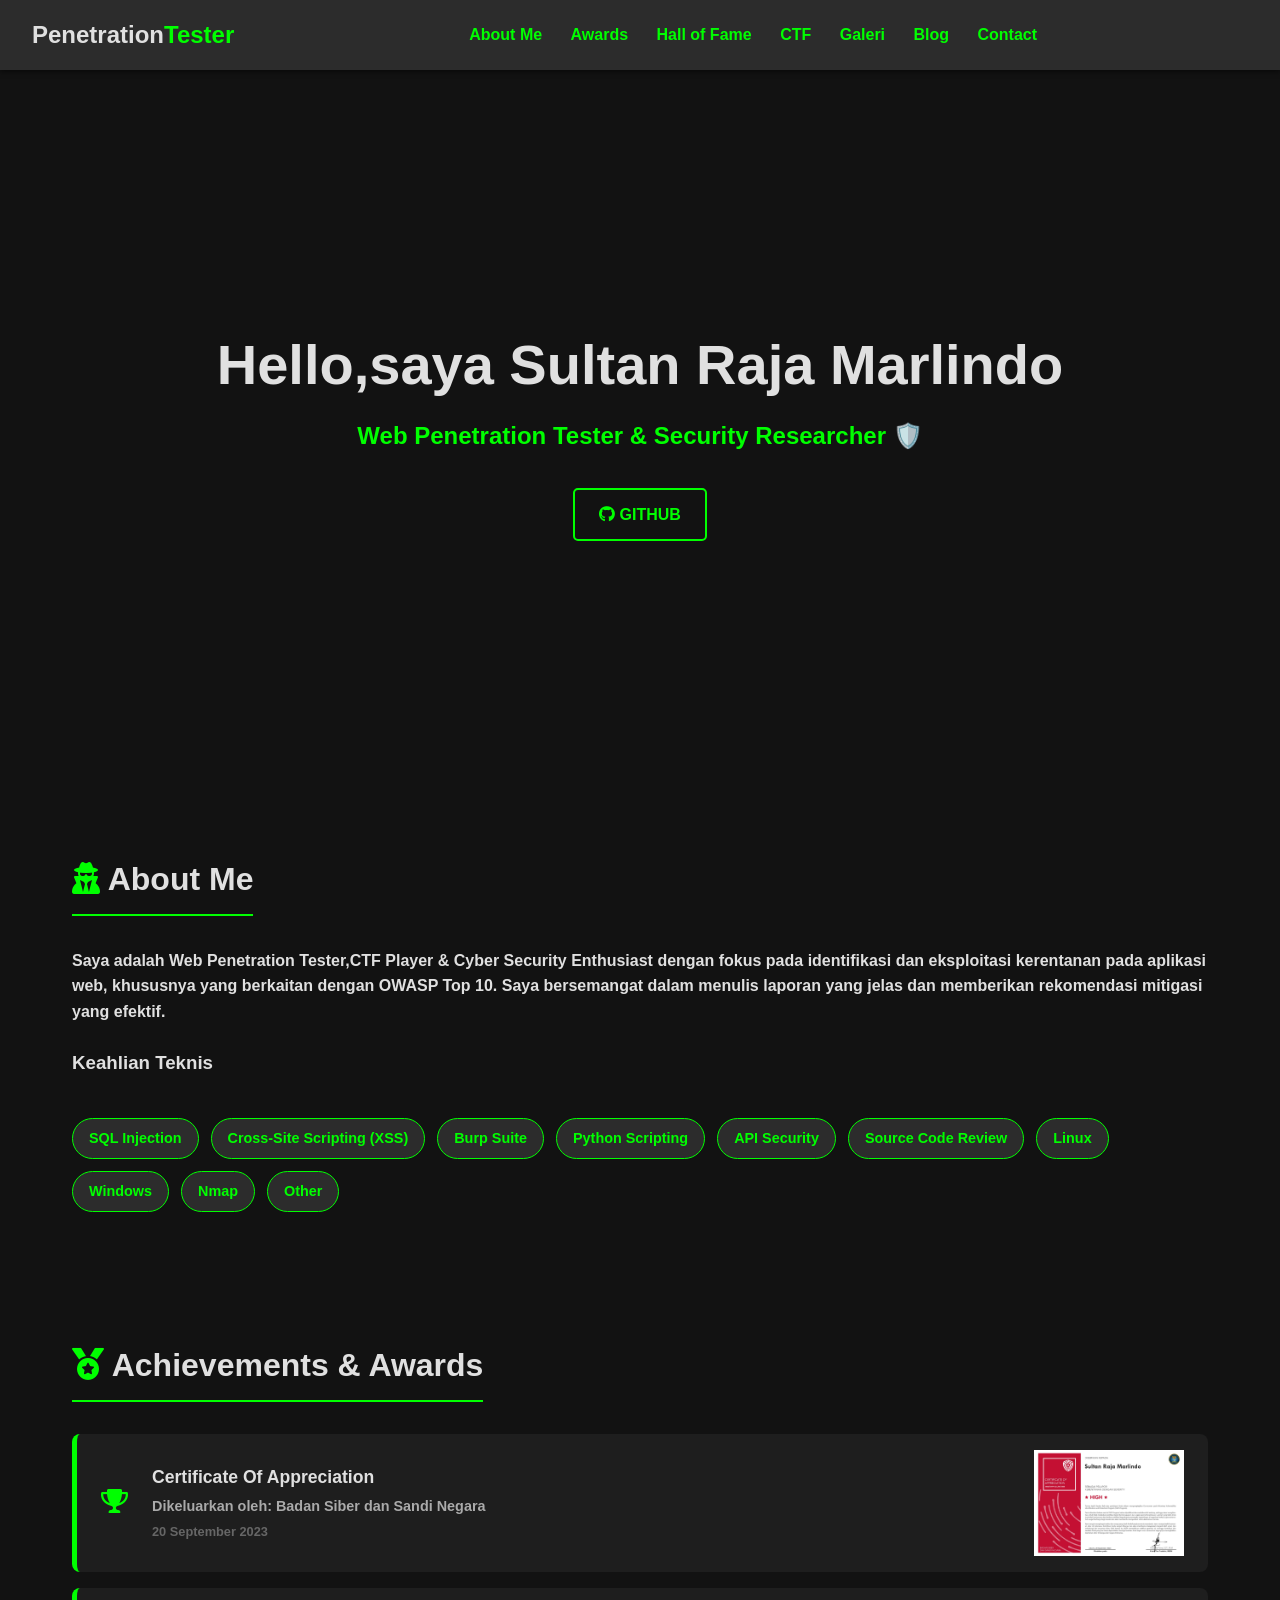
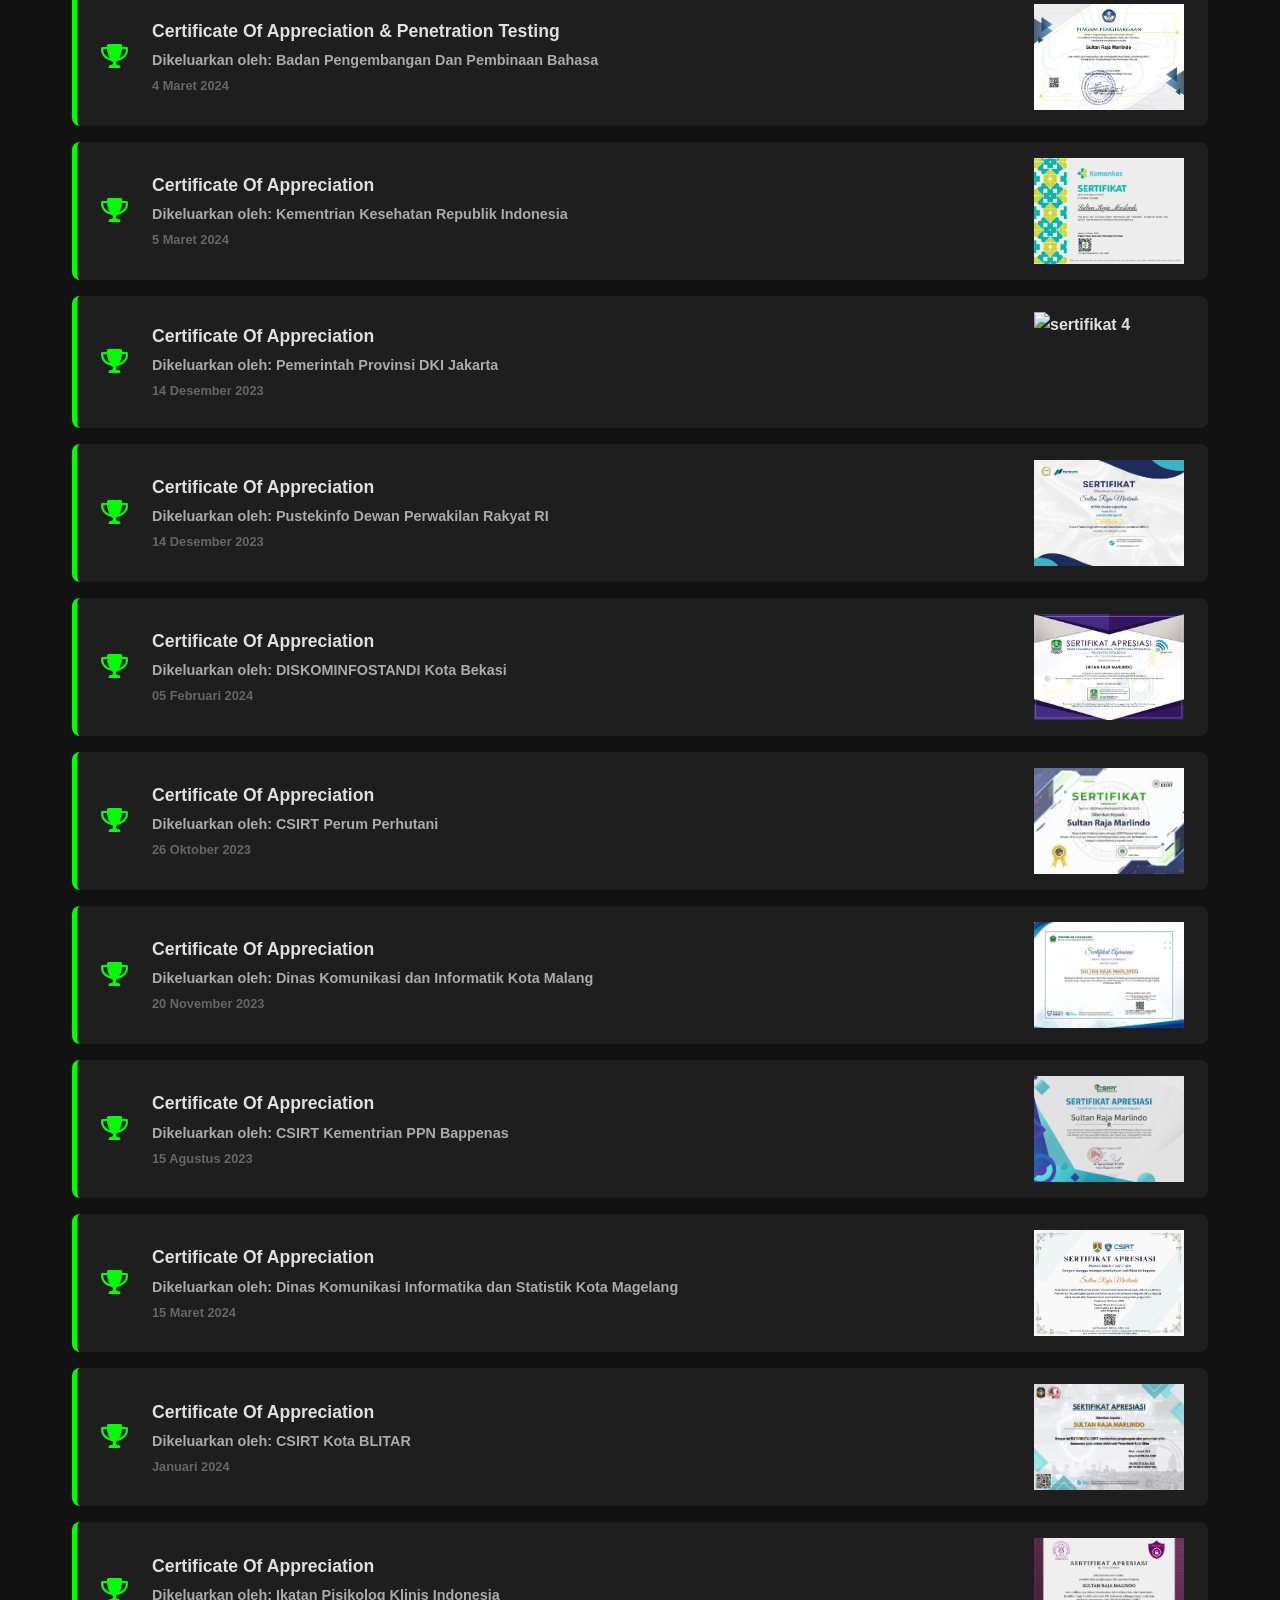
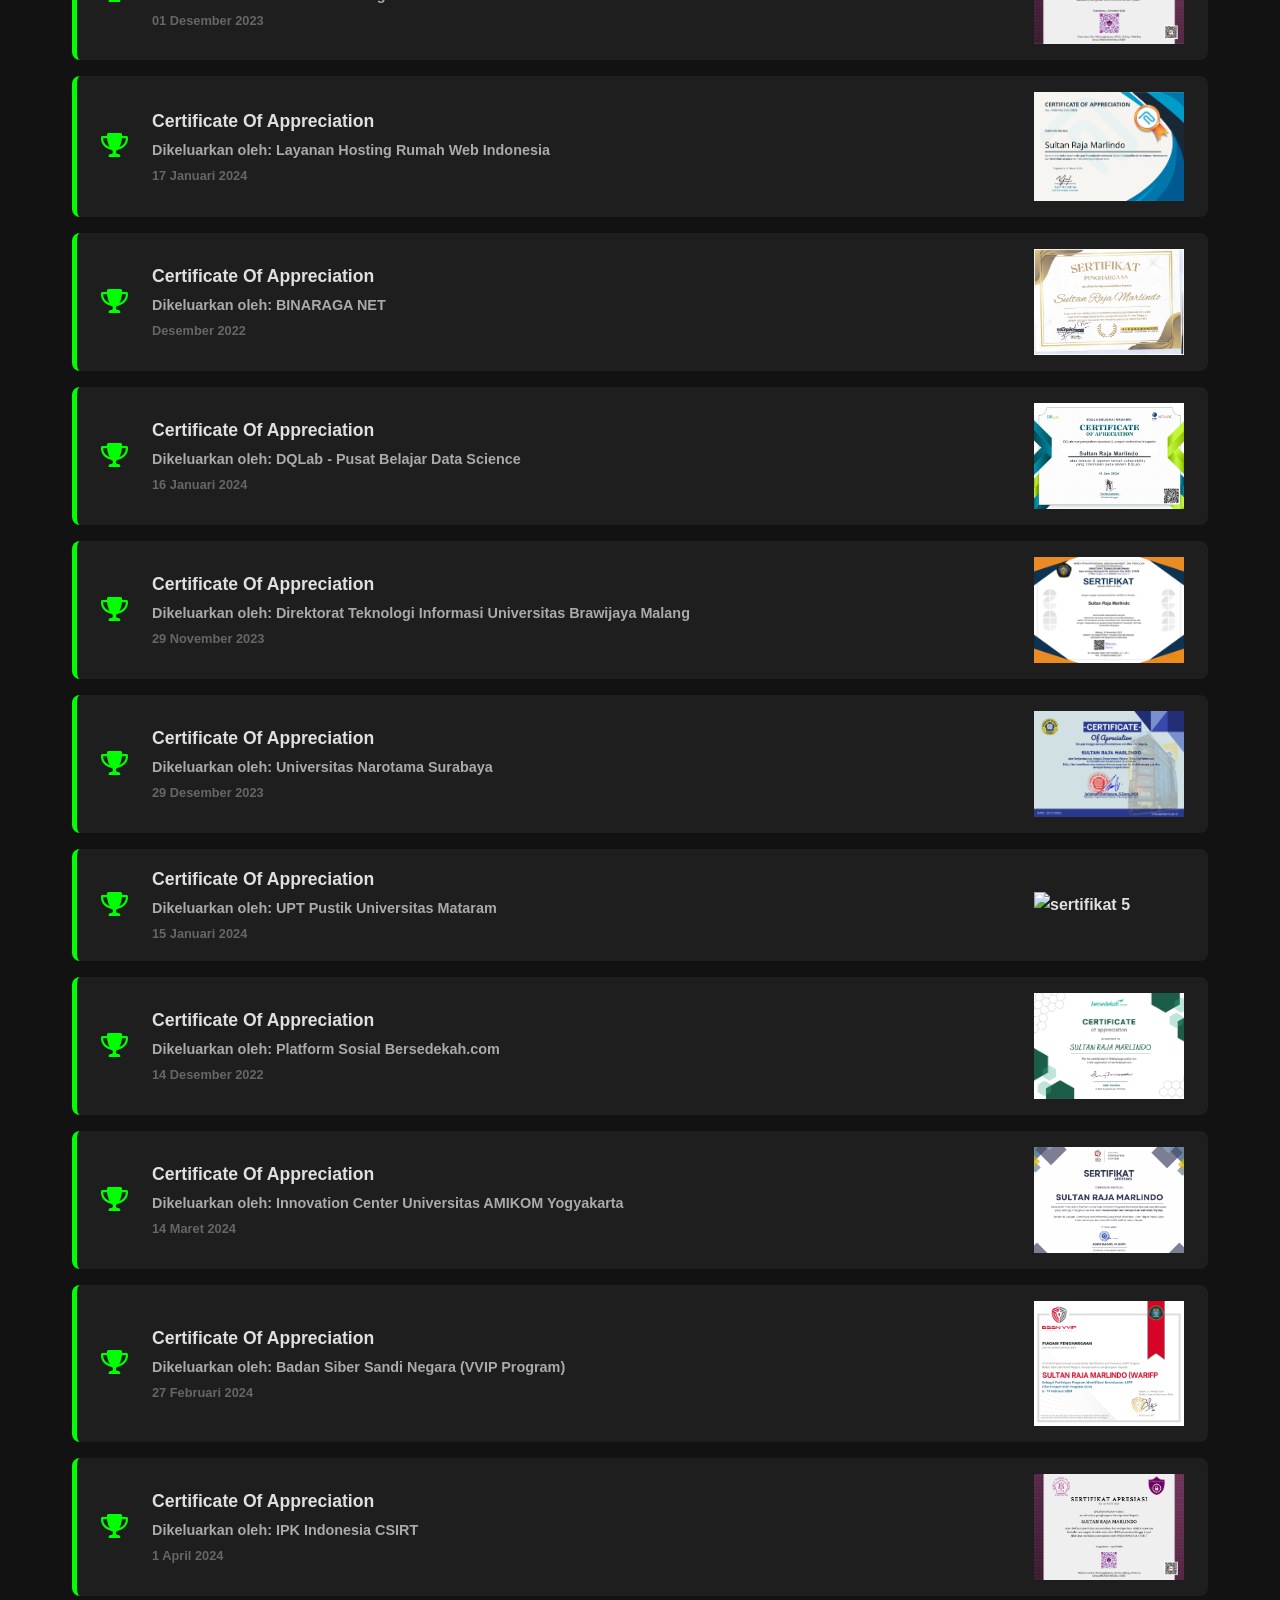
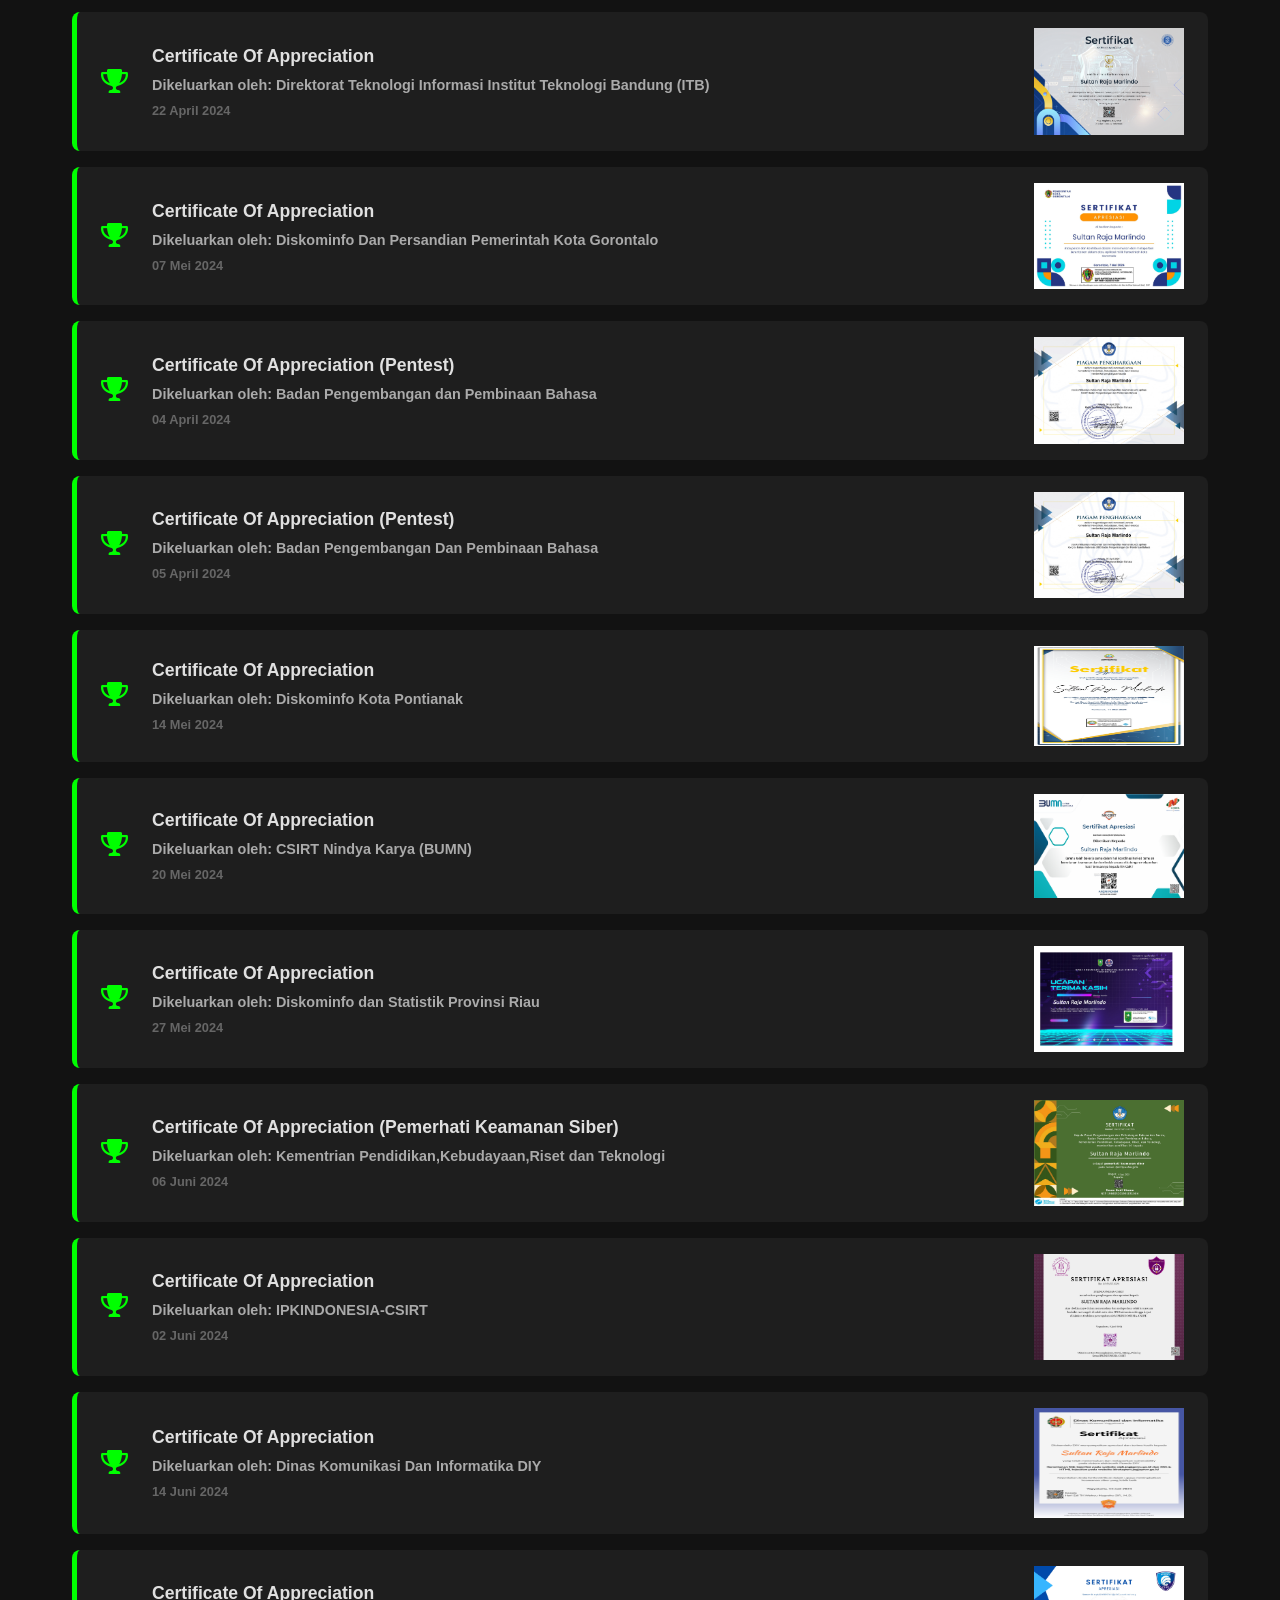
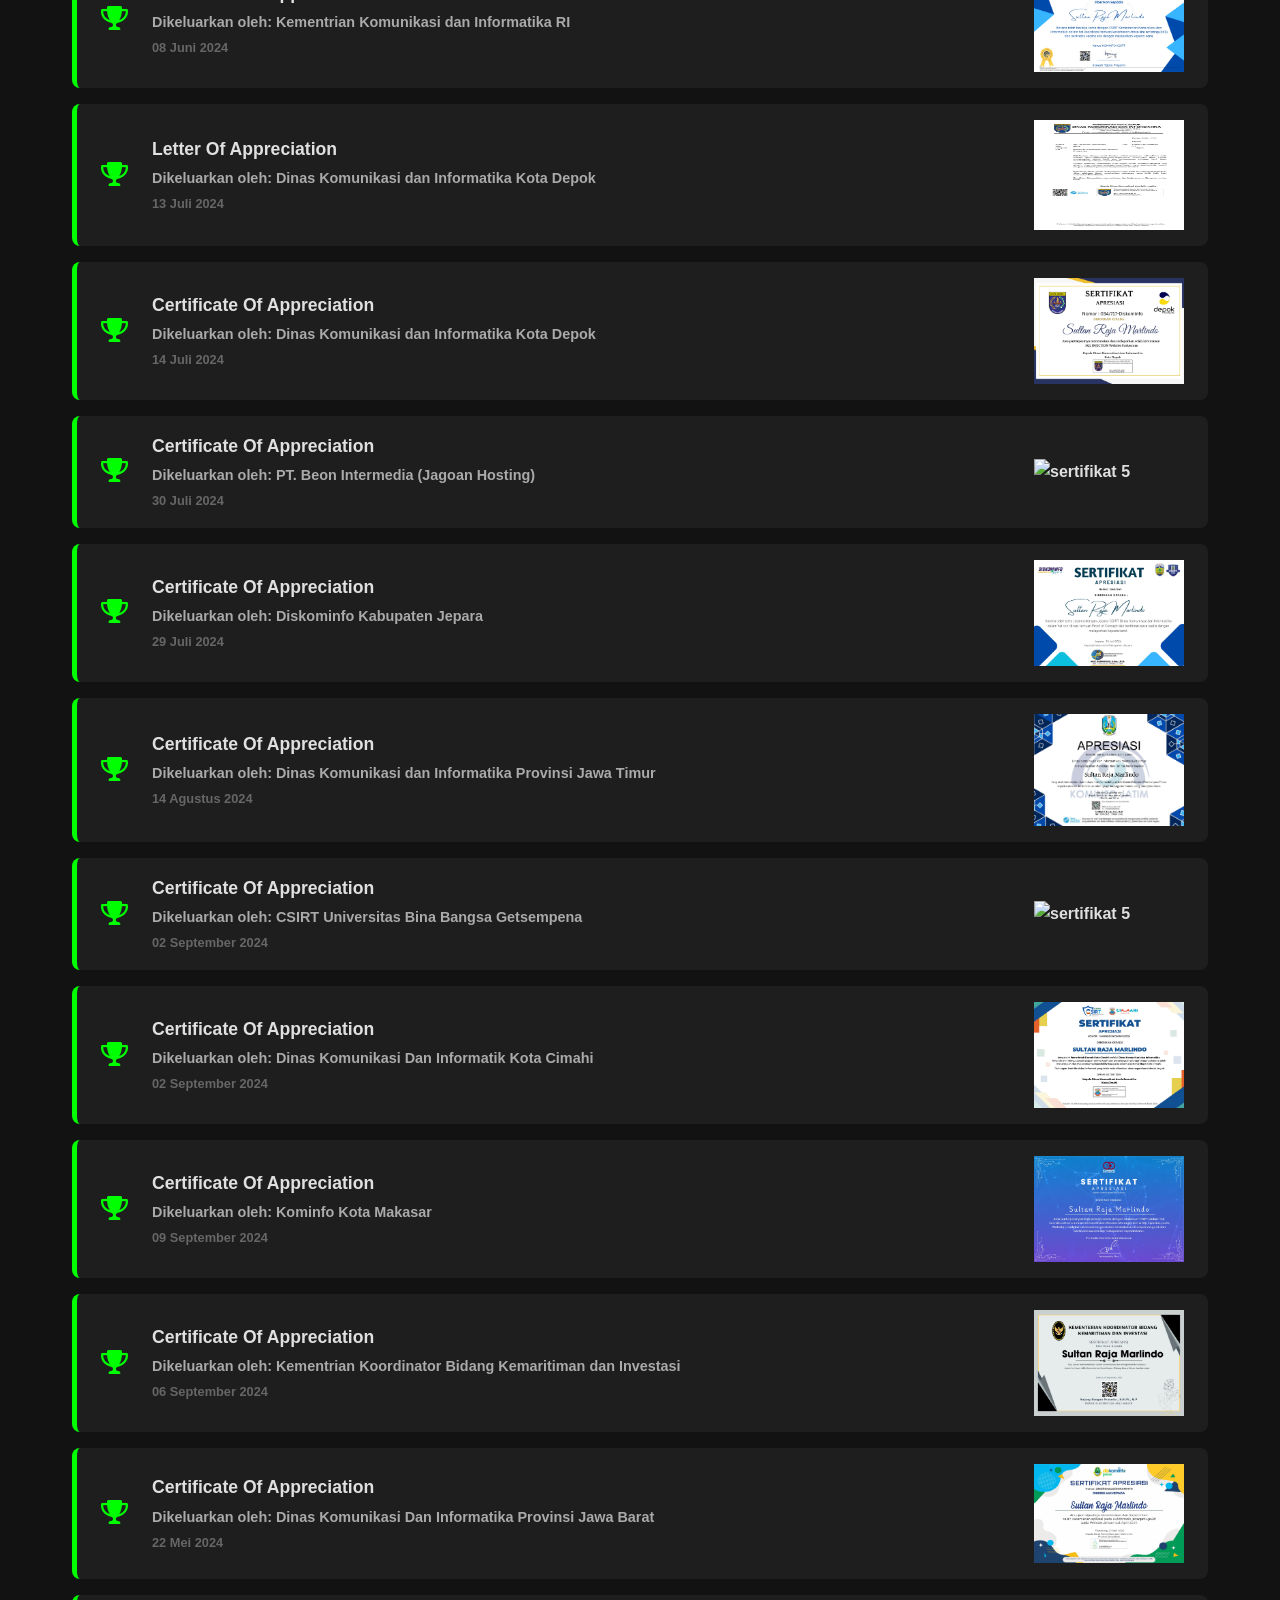
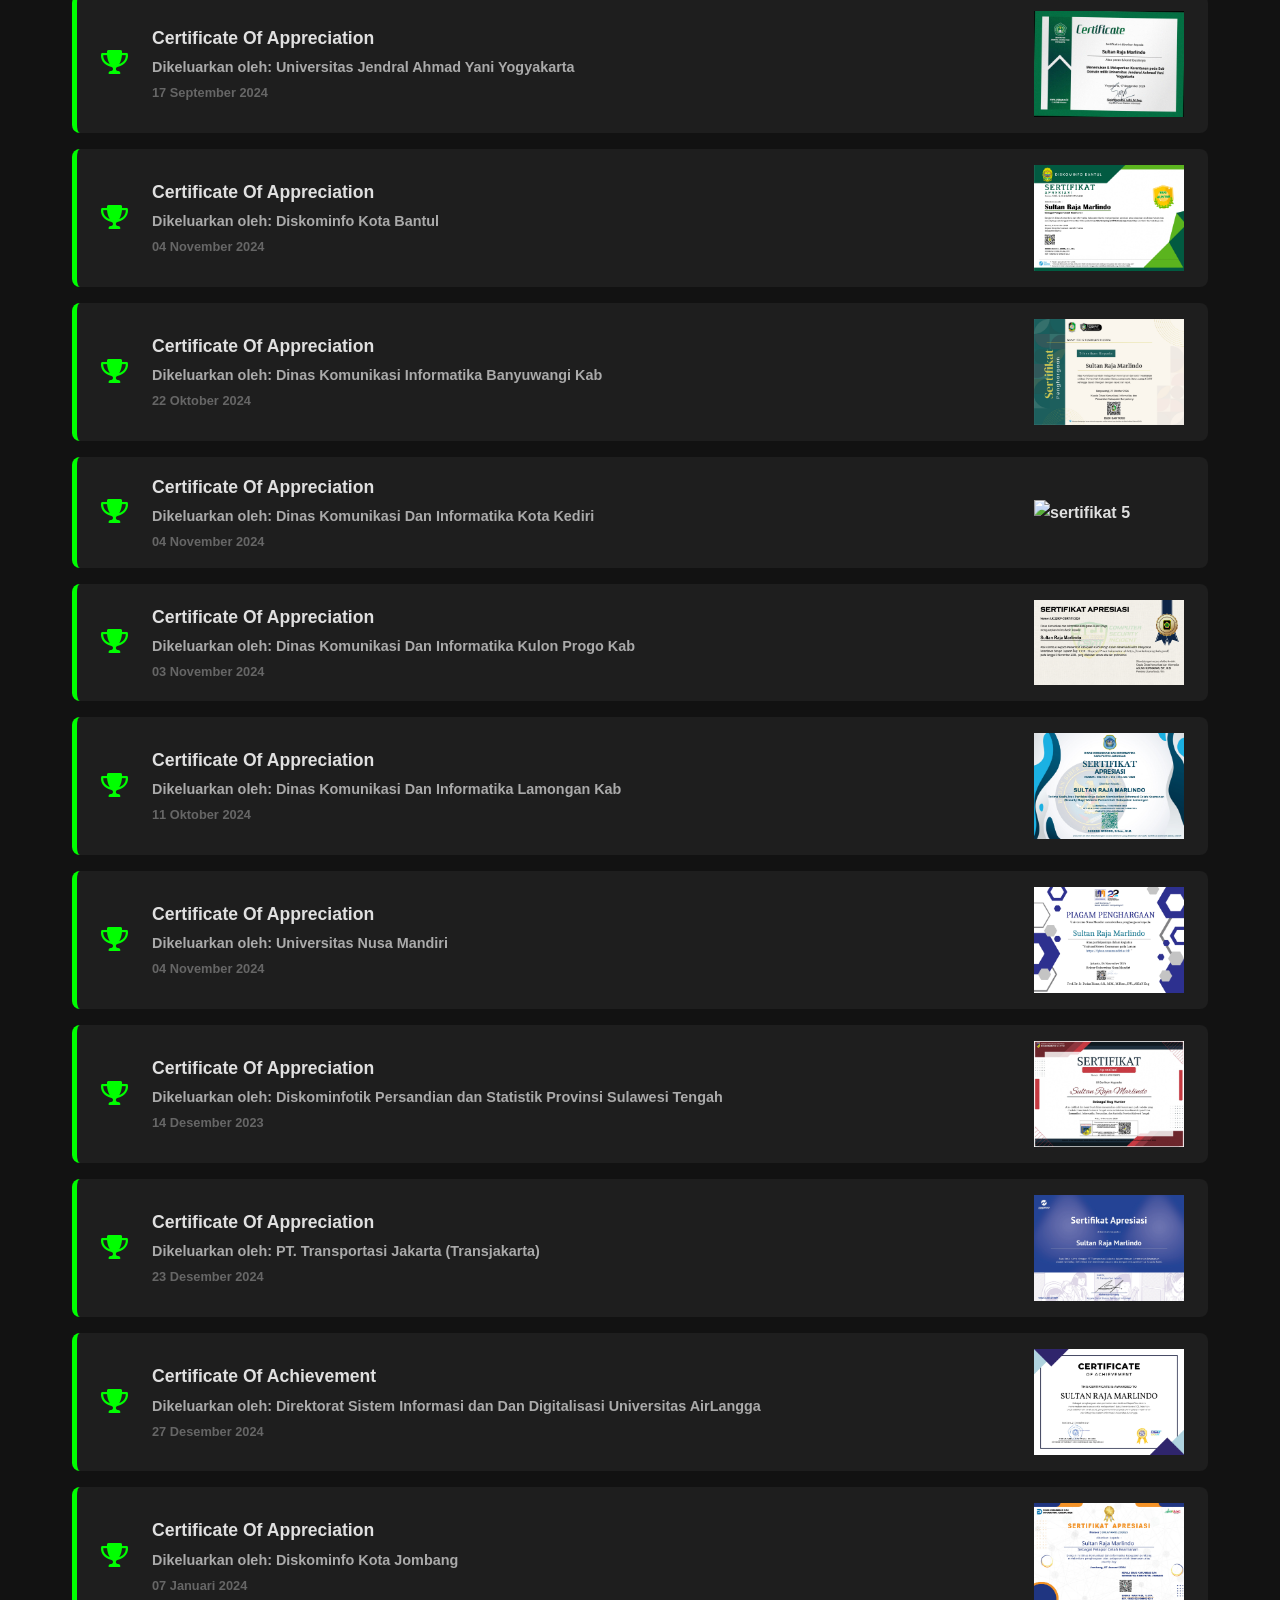
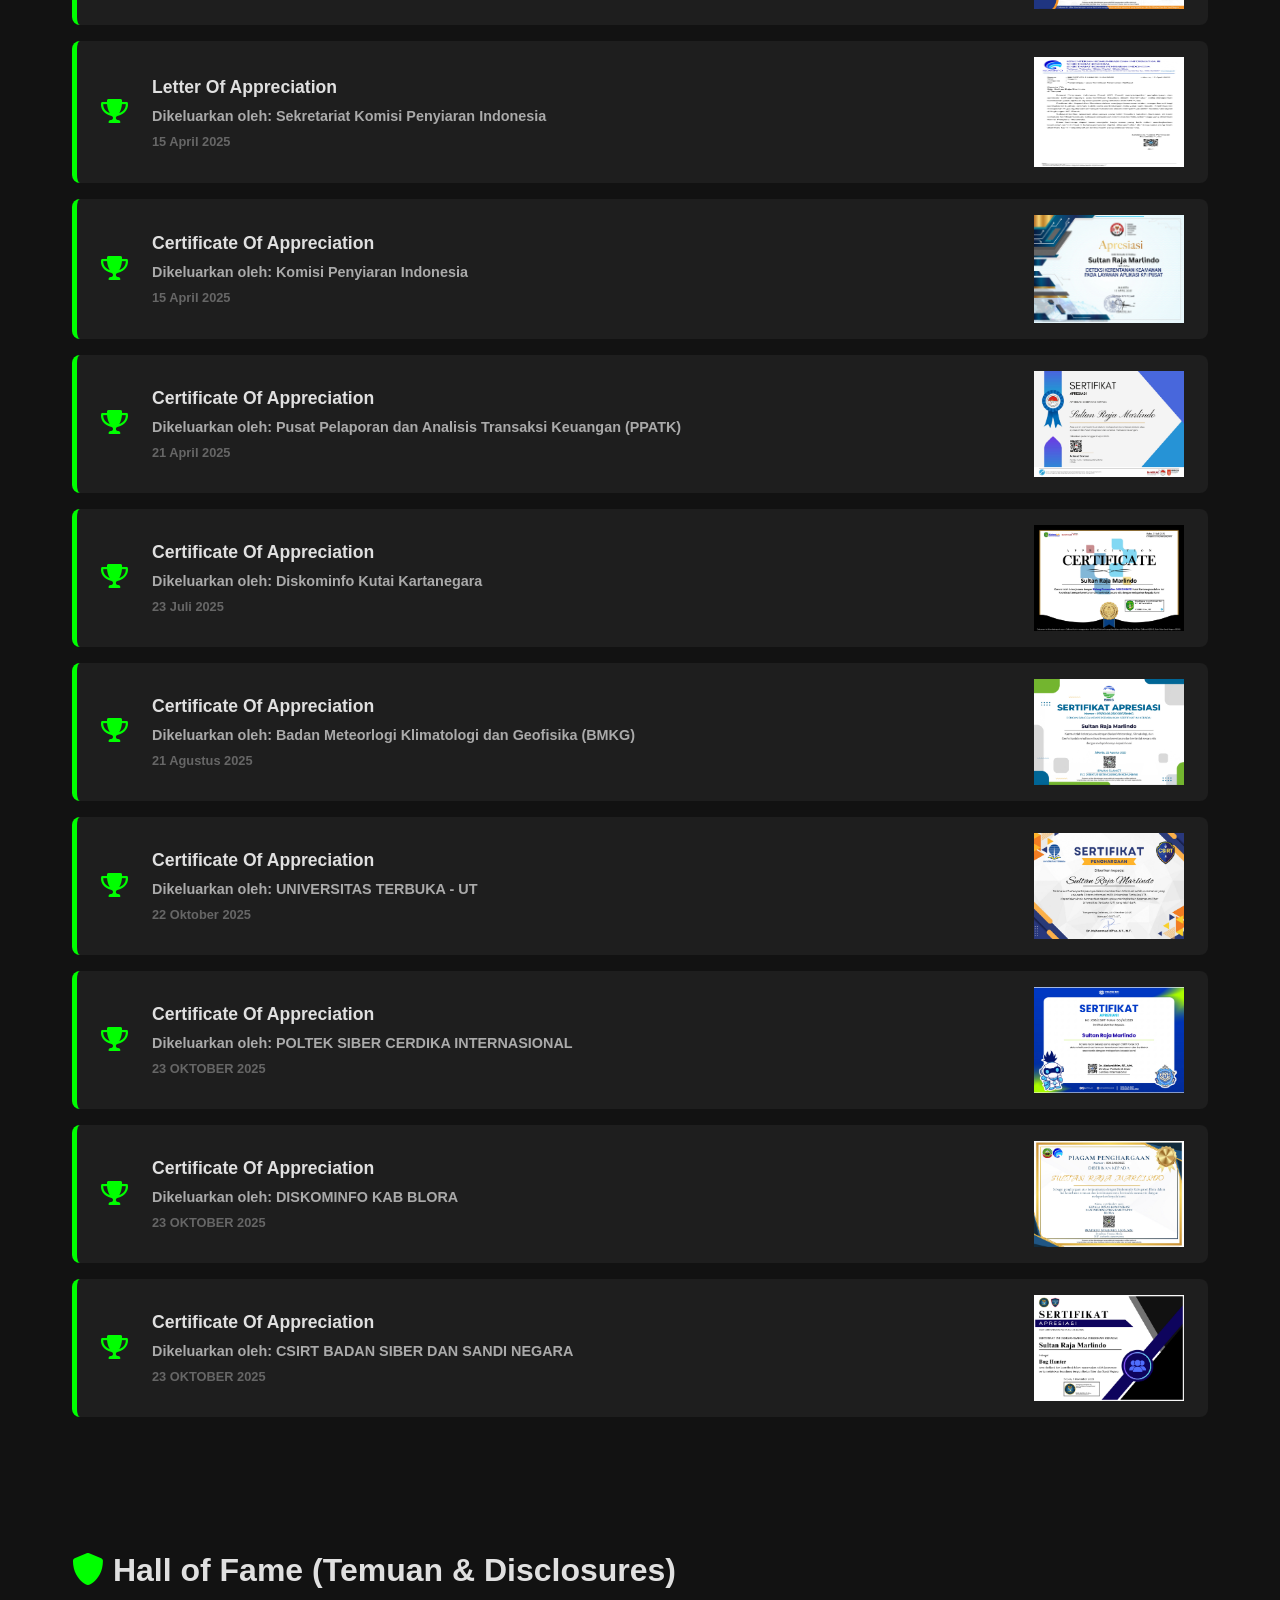
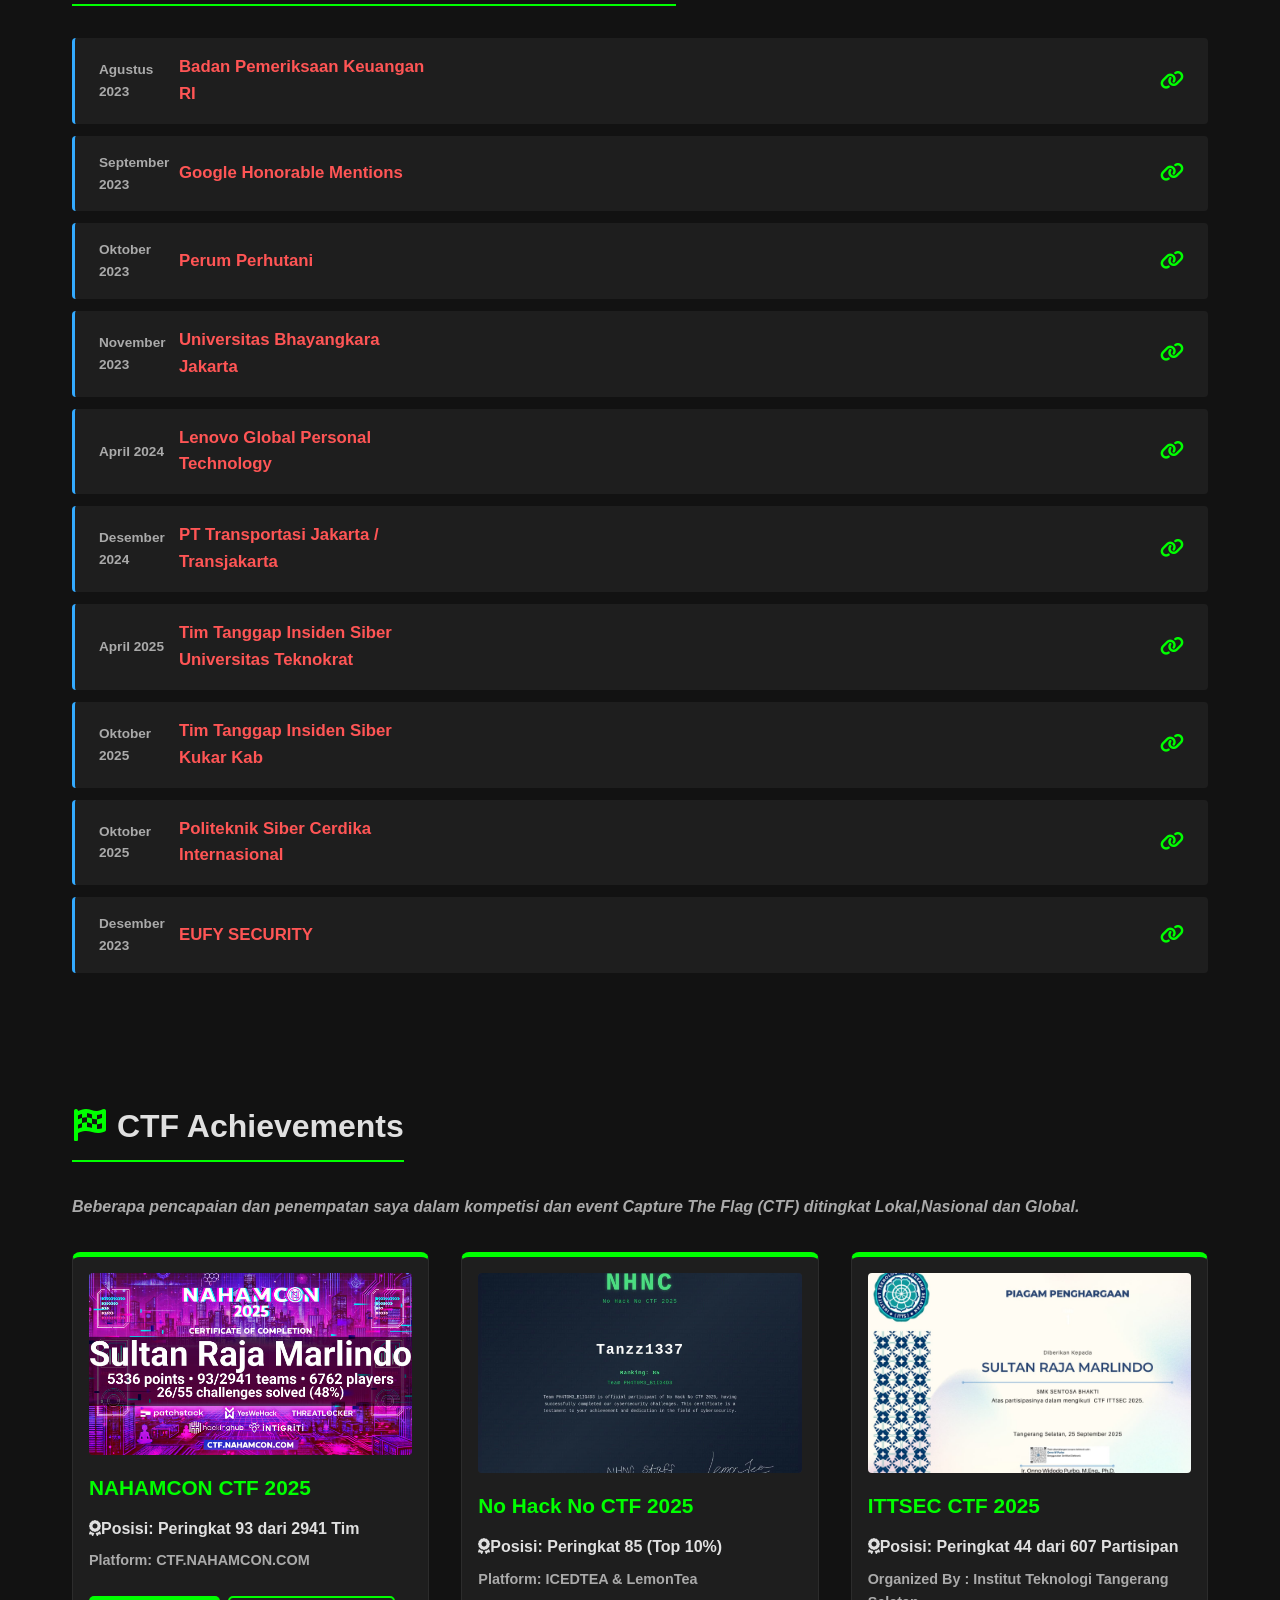
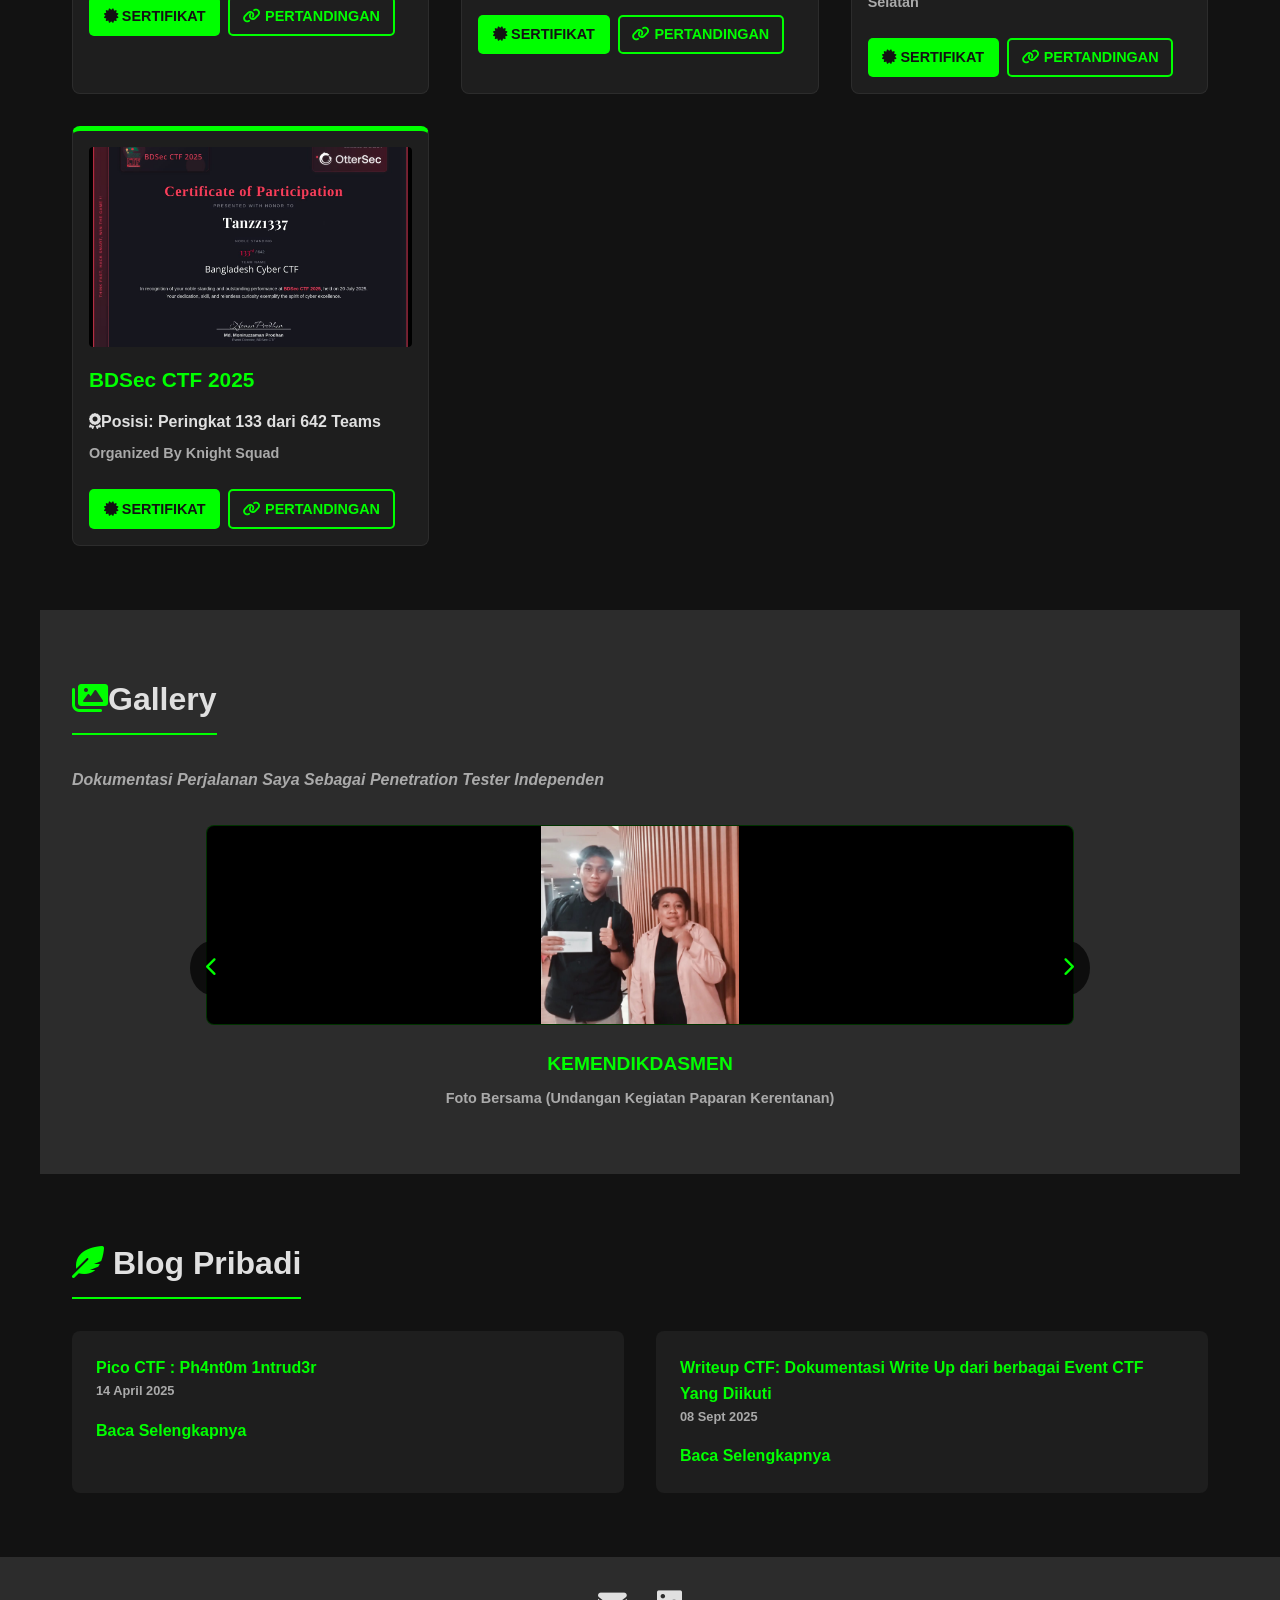
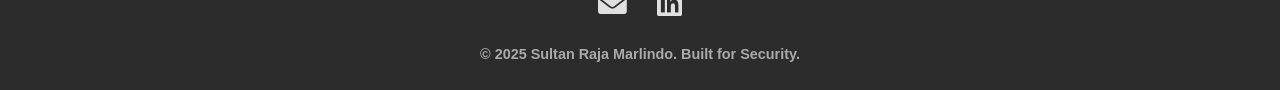
==== commit 65bf9f6c: "Update index.html Pembaruan sertifikat dan hall of fame" ====
--- a/index.html
+++ b/index.html
@@ -645,9 +645,48 @@
                     <p class="issuer">Dikeluarkan oleh: <b>Badan Meteorlogi Klimatologi dan Geofisika (BMKG)</b></p>
                     <p class="date">21 Agustus 2025</p>
                 </div>
-                <img src="\sertifikat\59.jpg" alt="sertifikat 5" width="150">
-            </div>
-
+                <img src="\sertifikat\59.jpg" alt="sertifikat 59" width="150">
+            </div>
+            <!--#60-->
+            <div class="achievement-item">
+                <div class="award-icon"><i class="fas fa-trophy"></i></div>
+                <div class="award-details">
+                    <h3>Certificate Of Appreciation</h3>
+                    <p class="issuer">Dikeluarkan oleh: <b>UNIVERSITAS TERBUKA - UT</b></p>
+                    <p class="date">22 Oktober 2025</p>
+                </div>
+                <img src="\sertifikat\60.jpeg" alt="sertifikat 60" width="150">
+            </div>
+            <!--#61-->
+            <div class="achievement-item">
+                <div class="award-icon"><i class="fas fa-trophy"></i></div>
+                <div class="award-details">
+                    <h3>Certificate Of Appreciation</h3>
+                    <p class="issuer">Dikeluarkan oleh: <b>POLTEK SIBER CERDIKA INTERNASIONAL</b></p>
+                    <p class="date">23 OKTOBER 2025</p>
+                </div>
+                <img src="\sertifikat\61.jpeg" alt="sertifikat 61" width="150">
+            </div>
+            <!--#62-->
+            <div class="achievement-item">
+                <div class="award-icon"><i class="fas fa-trophy"></i></div>
+                <div class="award-details">
+                    <h3>Certificate Of Appreciation</h3>
+                    <p class="issuer">Dikeluarkan oleh: <b>DISKOMINFO KAB BLORA</b></p>
+                    <p class="date">23 OKTOBER 2025</p>
+                </div>
+                <img src="\sertifikat\62.jpg" alt="sertifikat 62" width="150">
+            </div>
+            <!--#63-->
+            <div class="achievement-item">
+                <div class="award-icon"><i class="fas fa-trophy"></i></div>
+                <div class="award-details">
+                    <h3>Certificate Of Appreciation</h3>
+                    <p class="issuer">Dikeluarkan oleh: <b>CSIRT BADAN SIBER DAN SANDI NEGARA</b></p>
+                    <p class="date">23 OKTOBER 2025</p>
+                </div>
+                <img src="\sertifikat\63.jpeg" alt="sertifikat 63" width="150">
+            </div>
             <!--Bug Logo-->
             <!-- <div class="achievement-item">
                 <div class="award-icon"><i class="fas fa-bug"></i></div>
@@ -666,61 +705,75 @@
     <section id="hall-of-fame" class="container">
         <h2><i class="fas fa-shield-alt accent"></i> Hall of Fame (Temuan & Disclosures)</h2>
         <div class="hall-list">
-            <!--#1-->
+            <!--1--->
             <div class="hall-item">
                 <span class="hall-date">Agustus 2023</span>
                 <span class="hall-vulnerability">Badan Pemeriksaan Keuangan RI</span>
                 <span class="hall-target"></span>
                 <a href="https://csirt.bpk.go.id/posts/daftar-pelapor-keamanan#:~:Sultan+Raja+Marlindo" target="_blank" class="hall-link"><i class="fas fa-link"></i></a>
             </div>
-            <!--#2-->
+            <!--2--->
             <div class="hall-item">
                 <span class="hall-date">September 2023</span>
                 <span class="hall-vulnerability">Google Honorable Mentions</span>
                 <span class="hall-target"></span>
                 <a href="https://bughunters.google.com/leaderboard/honorable-mentions" target="_blank" class="hall-link"><i class="fas fa-link"></i></a>
             </div>
-            <!--#3-->
+            <!--3--->
             <div class="hall-item">
                 <span class="hall-date">Oktober 2023</span>
                 <span class="hall-vulnerability">Perum Perhutani</span>
                 <span class="hall-target"></span>
                 <a href="https://csirt.perhutani.co.id/?page_id=3594#~:Sultan%20Raja%20Marlindo" target="_blank" class="hall-link"><i class="fas fa-link"></i></a>
             </div>
-            <!--4-->
+            <!--4--->
             <div class="hall-item">
                 <span class="hall-date">November 2023</span>
                 <span class="hall-vulnerability">Universitas Bhayangkara Jakarta</span>
                 <span class="hall-target"></span>
                 <a href="https://csirt.ubharajaya.ac.id/whitehat/thanks#6a583360d41" target="_blank" class="hall-link"><i class="fas fa-link"></i></a>
             </div>
-            <!--5-->
+            <!--5--->
             <div class="hall-item">
                 <span class="hall-date">April 2024</span>
                 <span class="hall-vulnerability">Lenovo Global Personal Technology</span>
                 <span class="hall-target"></span>
                 <a href="https://bugcrowd.com/lenovoresponsibledisclosure/hall-of-fame#:~TANZZ1337" target="_blank" class="hall-link"><i class="fas fa-link"></i></a>
             </div>
-            <!--6-->
+            <!--6--->
             <div class="hall-item">
                 <span class="hall-date">Desember 2024</span>
                 <span class="hall-vulnerability">PT Transportasi Jakarta / Transjakarta</span>
                 <span class="hall-target"></span>
                 <a href="https://csirt.transjakarta.co.id/white-hacker/#:~Sultan%20Raja%20Marlindo" target="_blank" class="hall-link"><i class="fas fa-link"></i></a>
             </div>
-            <!--7-->
+            <!--7--->
             <div class="hall-item">
                 <span class="hall-date">April 2025</span>
                 <span class="hall-vulnerability">Tim Tanggap Insiden Siber Universitas Teknokrat</span>
                 <span class="hall-target"></span>
                 <a href="https://csirt.teknokrat.ac.id/our-heroes/#:~Sultan%20Raja%20Marlindo" target="_blank" class="hall-link"><i class="fas fa-link"></i></a>
             </div>
-            <!--8-->
+            <!--8--->
             <div class="hall-item">
-                <span class="hall-date">Oktober 2023</span>
+                <span class="hall-date">Oktober 2025</span>
                 <span class="hall-vulnerability">Tim Tanggap Insiden Siber Kukar Kab</span>
                 <span class="hall-target"></span>
                 <a href="https://ttis.kukarkab.go.id/whitehat-etam?page=1" target="_blank" class="hall-link"><i class="fas fa-link"></i></a>
+            </div>
+            <!--9--->
+            <div class="hall-item">
+                <span class="hall-date">Oktober 2025</span>
+                <span class="hall-vulnerability">Politeknik Siber Cerdika Internasional </span>
+                <span class="hall-target"></span>
+                <a href="https://csirt.polteksci.ac.id/leadboard-white-hacker/" target="_blank" class="hall-link"><i class="fas fa-link"></i></a>
+            </div>
+            <!--10--->
+            <div class="hall-item">
+                <span class="hall-date">Desember 2023</span>
+                <span class="hall-vulnerability">EUFY SECURITY</span>
+                <span class="hall-target"></span>
+                <a href="https://hackerone.com/eufy_security/thanks" target="_blank" class="hall-link"><i class="fas fa-link"></i></a>
             </div>
         </div>
     </section>
@@ -906,4 +959,5 @@
 
     <script src="script.js"></script>
 </body>
-</html>+
+</html>
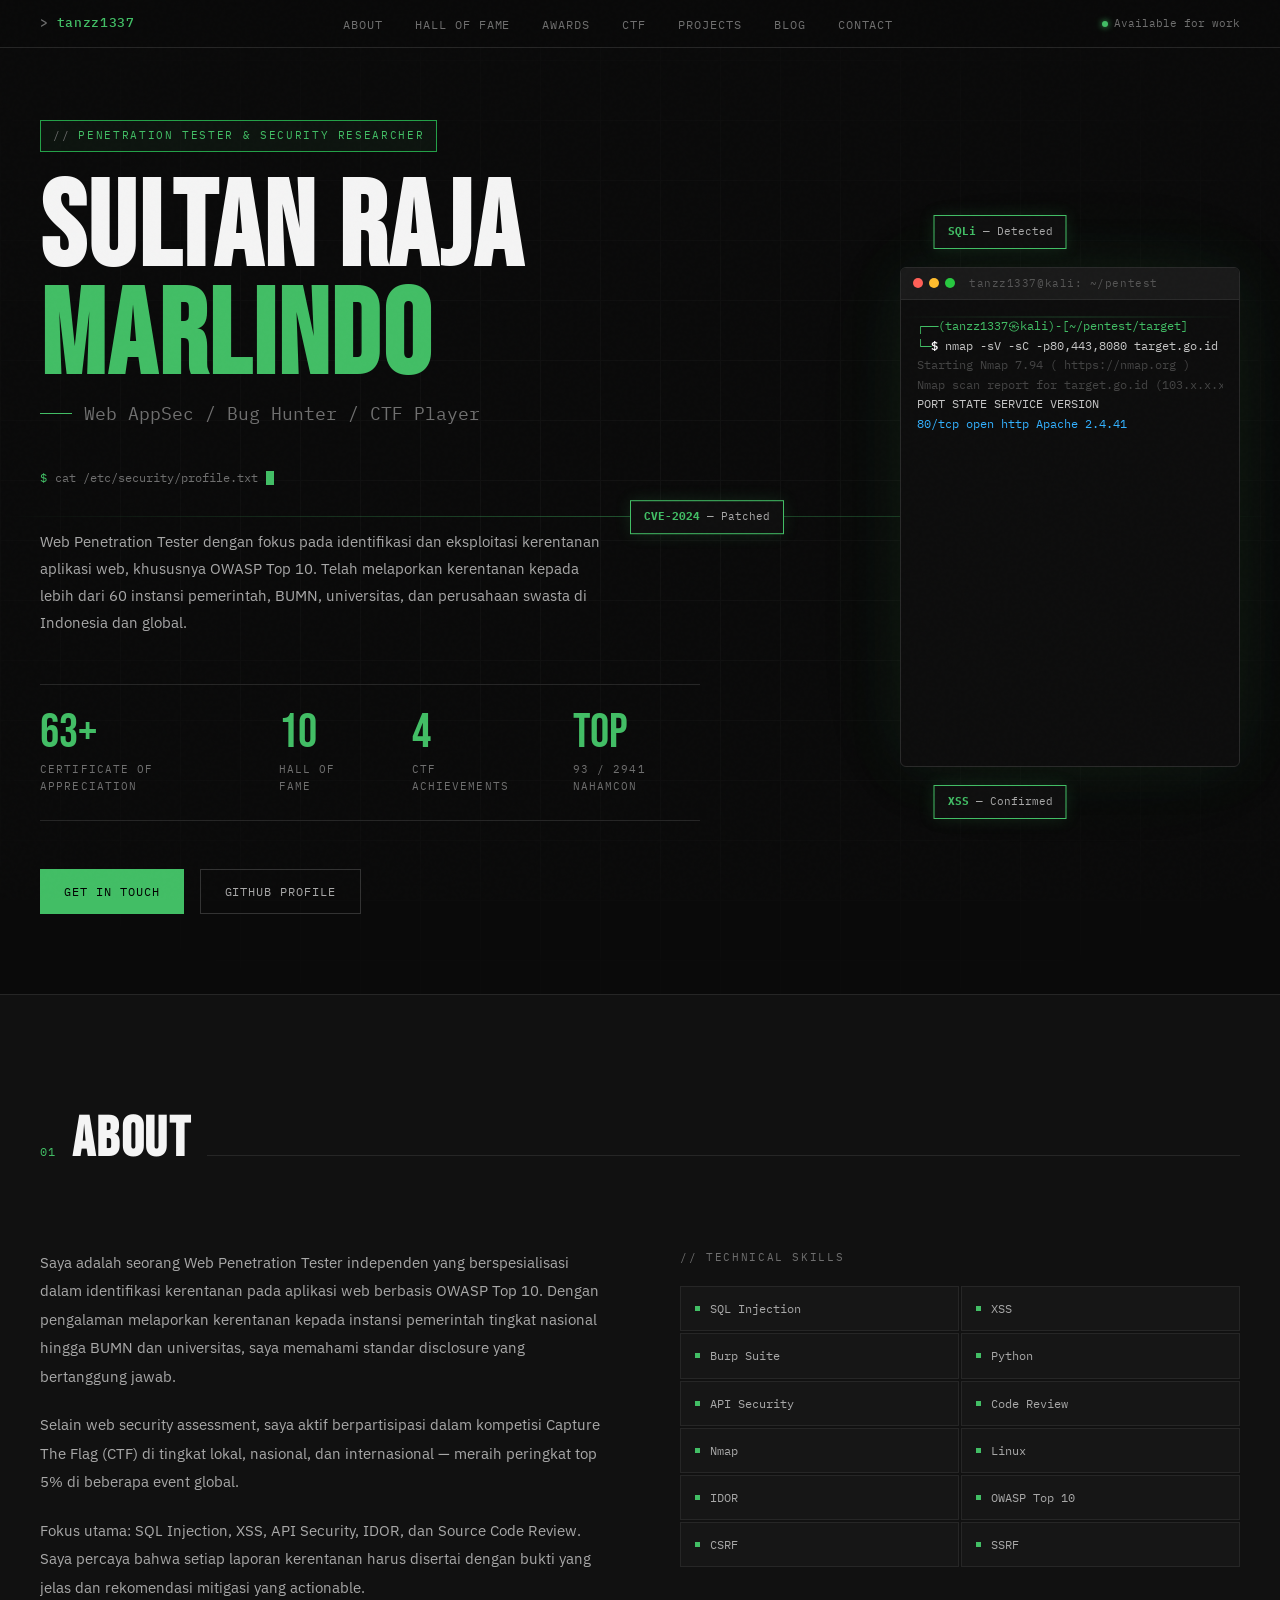
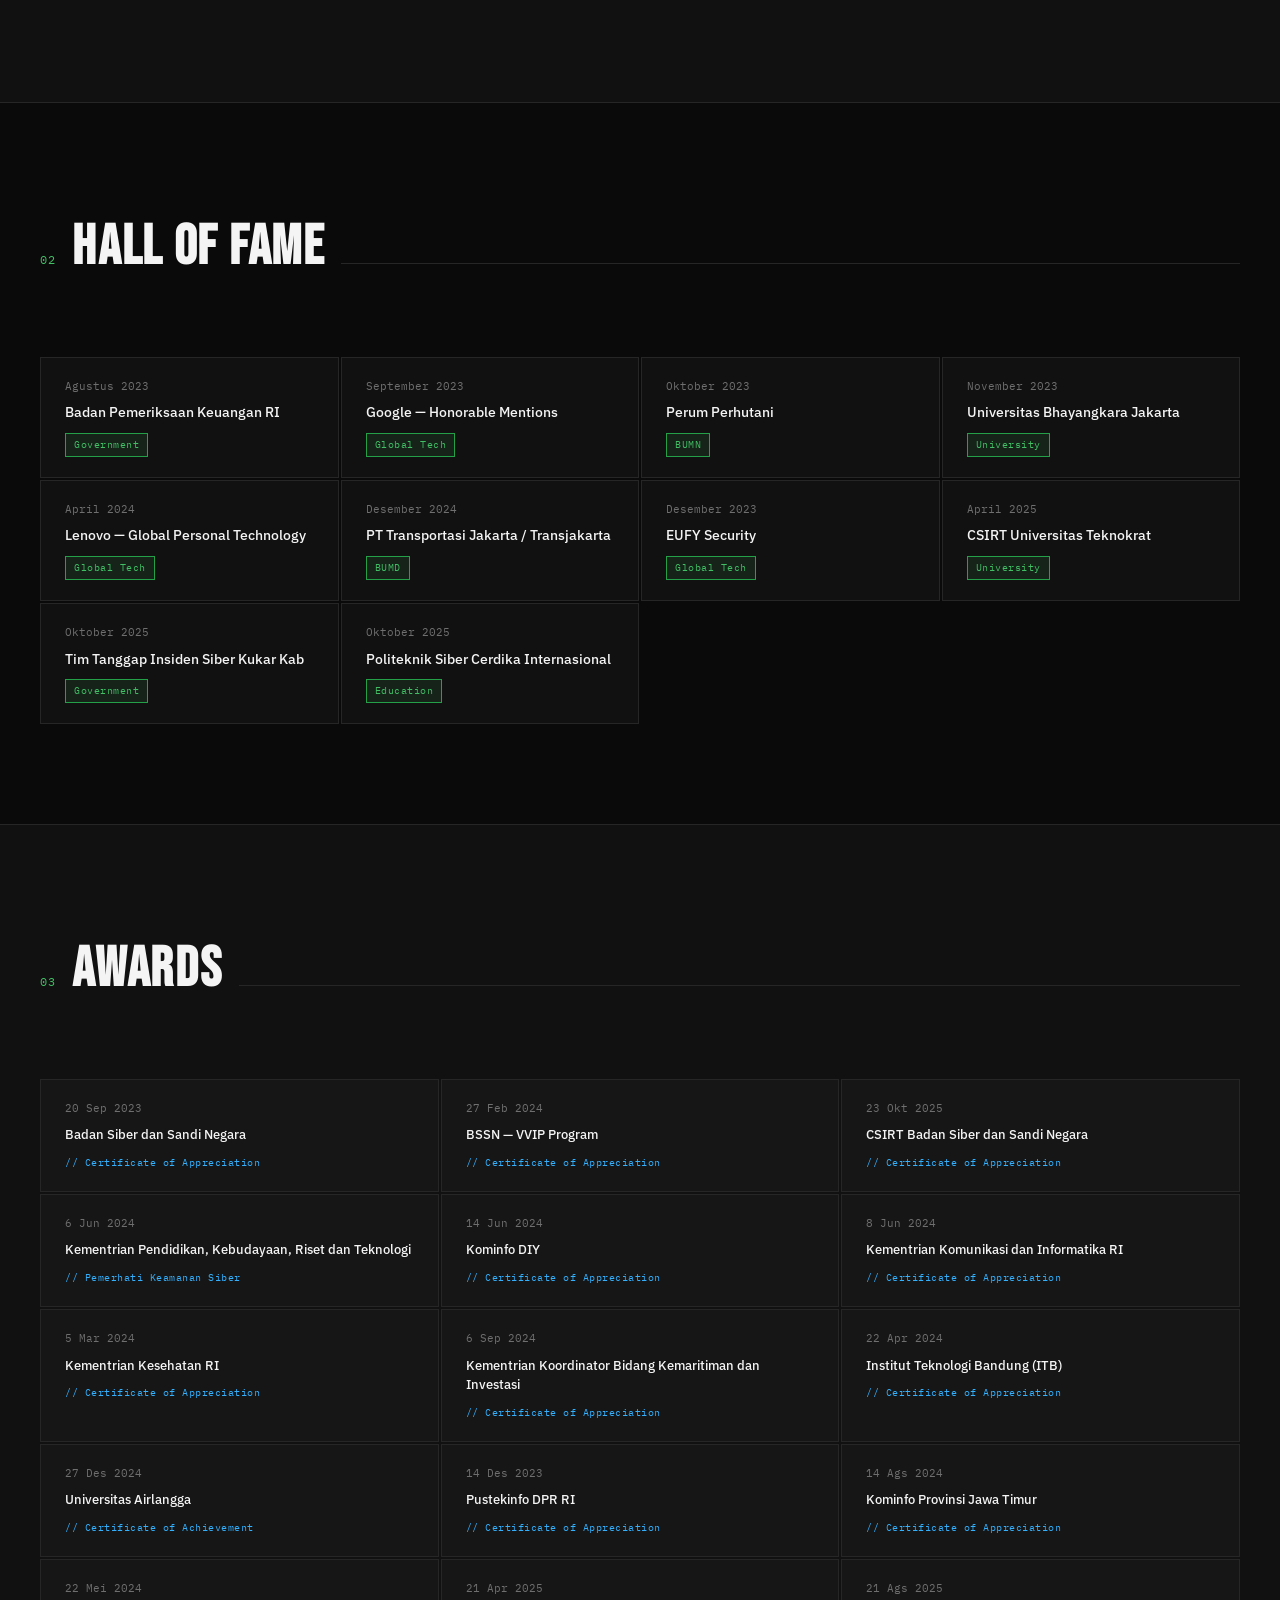
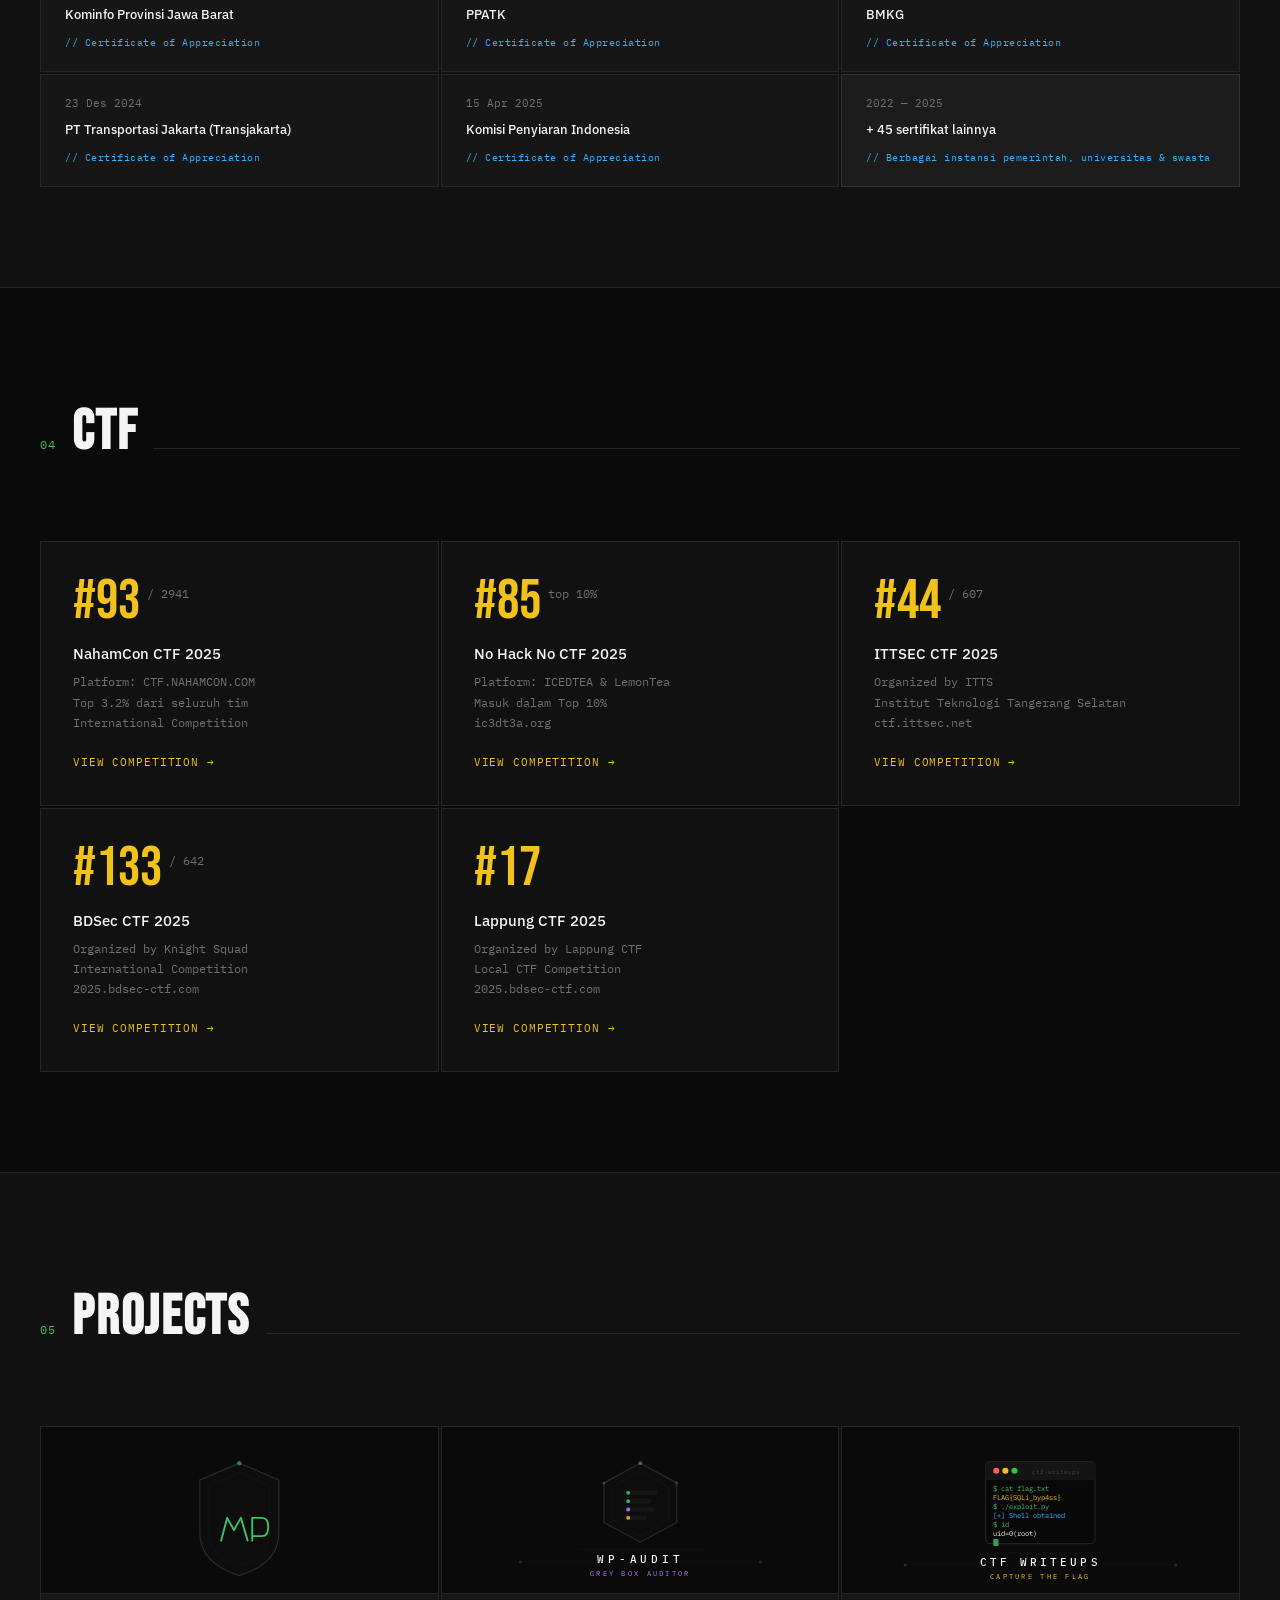
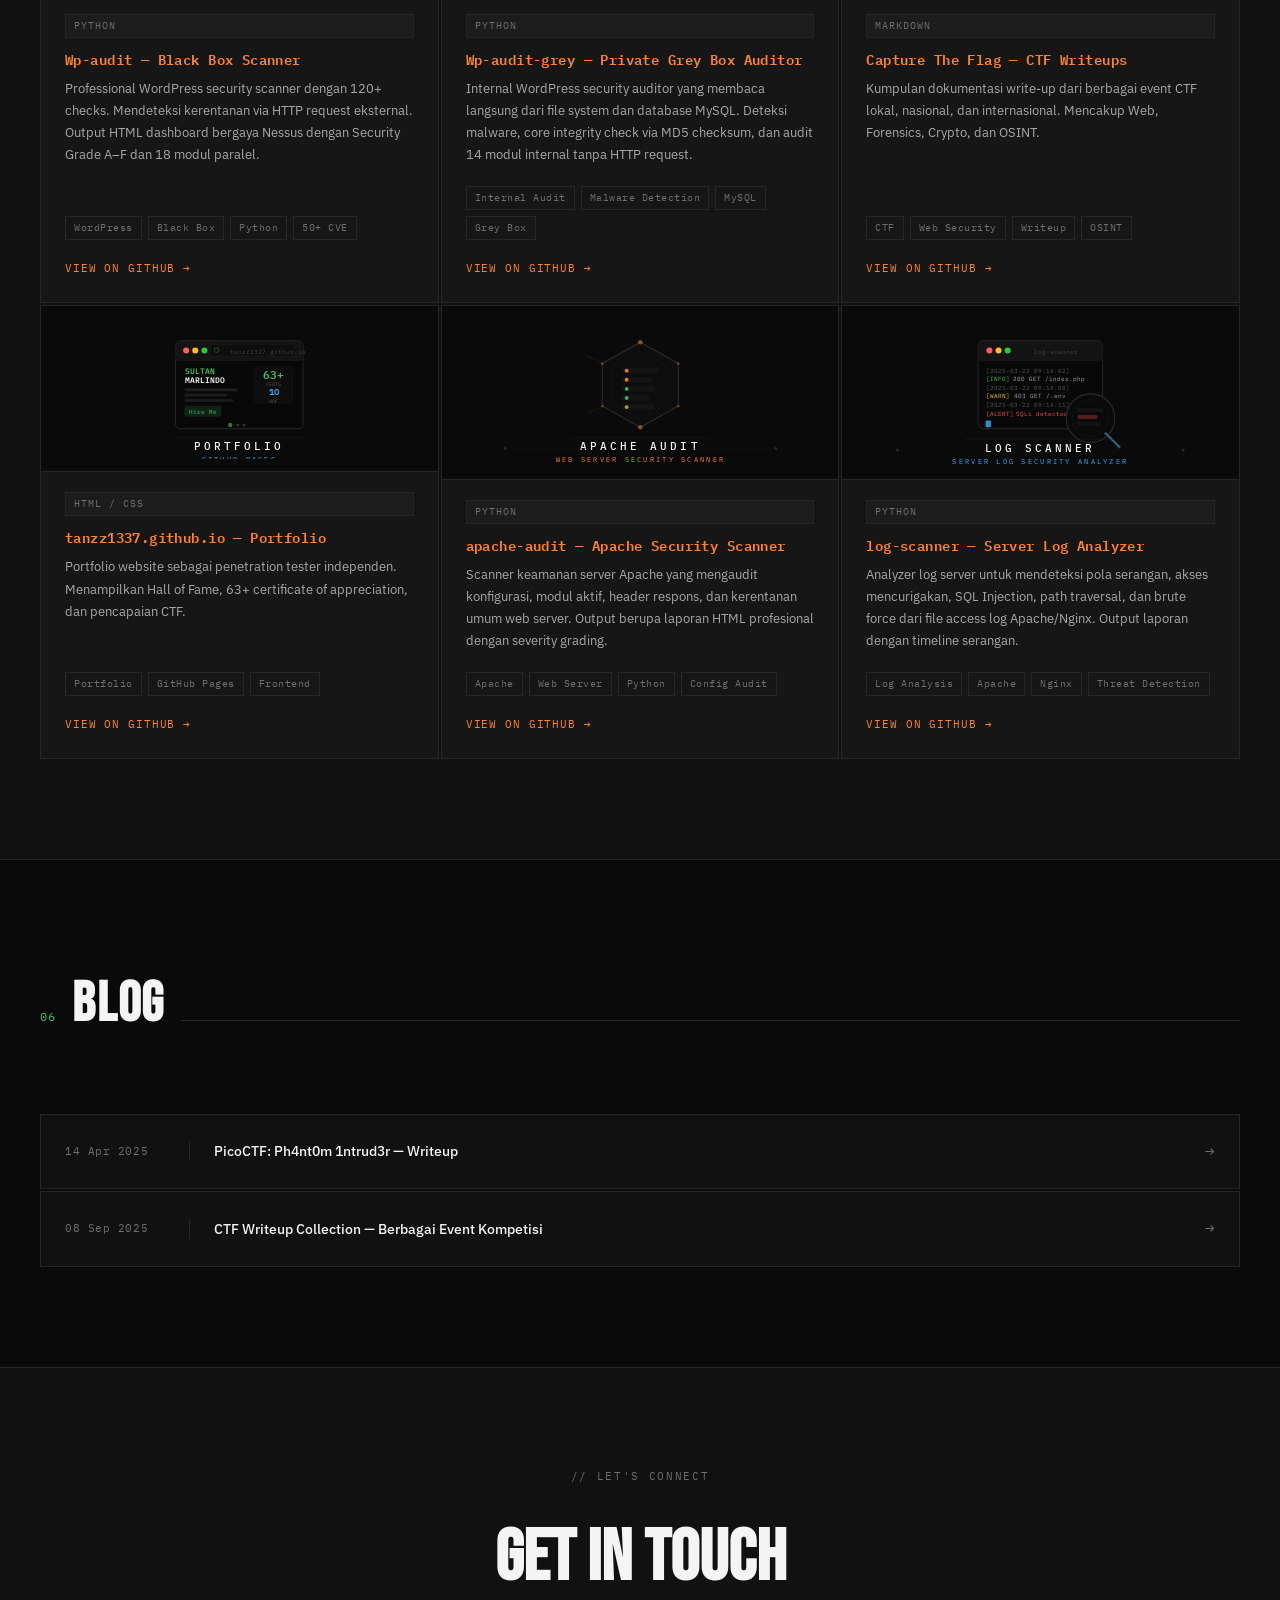
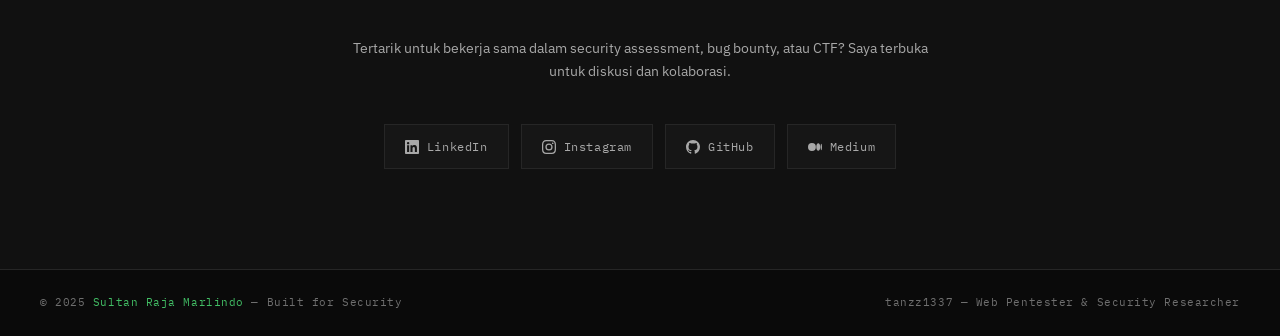
==== commit 15be90f5: "Update index.html portofolio 2026" ====
--- a/index.html
+++ b/index.html
@@ -1,963 +1,1947 @@
 <!DOCTYPE html>
 <html lang="id">
 <head>
-    <meta charset="UTF-8">
-    <meta name="viewport" content="width=device-width, initial-scale=1.0">
-    <title>Tanzz1337 - Web Pentester Portfolio</title>
-    <link rel="stylesheet" href="style.css">
-    <link rel="stylesheet" href="https://cdnjs.cloudflare.com/ajax/libs/font-awesome/6.0.0-beta3/css/all.min.css">
+<meta charset="UTF-8">
+<meta name="viewport" content="width=device-width, initial-scale=1.0">
+<title>Sultan Raja Marlindo — Penetration Tester</title>
+<link rel="preconnect" href="https://fonts.googleapis.com">
+<link href="https://fonts.googleapis.com/css2?family=IBM+Plex+Mono:wght@300;400;500;600&family=IBM+Plex+Sans:wght@300;400;500&family=Bebas+Neue&display=swap" rel="stylesheet">
+<style>
+:root {
+  --bg:        #0a0a0a;
+  --bg2:       #111111;
+  --bg3:       #161616;
+  --bg4:       #1c1c1c;
+  --border:    #262626;
+  --border2:   #333333;
+  --text:      #f4f4f4;
+  --text2:     #a8a8a8;
+  --text3:     #6f6f6f;
+  --green:     #42be65;
+  --green2:    #24a148;
+  --cyan:      #33b1ff;
+  --cyan2:     #0072c3;
+  --red:       #fa4d56;
+  --yellow:    #f1c21b;
+  --orange:    #ff832b;
+  --mono:      'IBM Plex Mono', monospace;
+  --sans:      'IBM Plex Sans', sans-serif;
+  --display:   'Bebas Neue', sans-serif;
+}
+
+*, *::before, *::after { margin:0; padding:0; box-sizing:border-box; }
+
+html { scroll-behavior: smooth; }
+
+body {
+  background: var(--bg);
+  color: var(--text);
+  font-family: var(--sans);
+  font-size: 15px;
+  line-height: 1.6;
+  overflow-x: hidden;
+}
+
+/* ── SCROLLBAR ── */
+::-webkit-scrollbar { width: 4px; }
+::-webkit-scrollbar-track { background: var(--bg); }
+::-webkit-scrollbar-thumb { background: var(--border2); border-radius: 2px; }
+
+/* ── SELECTION ── */
+::selection { background: var(--green2); color: #fff; }
+
+/* ── NOISE OVERLAY ── */
+body::before {
+  content: '';
+  position: fixed; inset: 0;
+  background-image: url("data:image/svg+xml,%3Csvg viewBox='0 0 256 256' xmlns='http://www.w3.org/2000/svg'%3E%3Cfilter id='noise'%3E%3CfeTurbulence type='fractalNoise' baseFrequency='0.9' numOctaves='4' stitchTiles='stitch'/%3E%3C/filter%3E%3Crect width='100%25' height='100%25' filter='url(%23noise)' opacity='0.03'/%3E%3C/svg%3E");
+  pointer-events: none;
+  z-index: 1000;
+  opacity: 0.4;
+}
+
+/* ── TOPBAR ── */
+.topbar {
+  position: fixed; top: 0; left: 0; right: 0; z-index: 900;
+  height: 48px;
+  background: rgba(10,10,10,0.92);
+  backdrop-filter: blur(12px);
+  border-bottom: 1px solid var(--border);
+  display: flex; align-items: center; justify-content: space-between;
+  padding: 0 40px;
+}
+.topbar-logo {
+  font-family: var(--mono);
+  font-size: 13px;
+  font-weight: 500;
+  color: var(--green);
+  letter-spacing: 0.05em;
+  display: flex; align-items: center; gap: 8px;
+}
+.topbar-logo::before {
+  content: '>';
+  color: var(--text3);
+}
+.topbar-nav {
+  display: flex; gap: 32px;
+  list-style: none;
+}
+.topbar-nav a {
+  font-family: var(--mono);
+  font-size: 12px;
+  color: var(--text3);
+  text-decoration: none;
+  letter-spacing: 0.08em;
+  text-transform: uppercase;
+  transition: color 0.2s;
+}
+.topbar-nav a:hover { color: var(--green); }
+.topbar-status {
+  display: flex; align-items: center; gap: 6px;
+  font-family: var(--mono);
+  font-size: 11px;
+  color: var(--text3);
+}
+.topbar-status::before {
+  content: '';
+  width: 6px; height: 6px;
+  border-radius: 50%;
+  background: var(--green);
+  box-shadow: 0 0 6px var(--green);
+  animation: pulse 2s infinite;
+}
+@keyframes pulse { 0%,100%{opacity:1} 50%{opacity:0.5} }
+
+/* ── HERO ── */
+.hero {
+  min-height: 100vh;
+  display: flex; align-items: center;
+  padding: 120px 40px 80px;
+  position: relative;
+  overflow: hidden;
+}
+.hero-grid {
+  position: absolute; inset: 0;
+  background-image:
+    linear-gradient(var(--border) 1px, transparent 1px),
+    linear-gradient(90deg, var(--border) 1px, transparent 1px);
+  background-size: 60px 60px;
+  opacity: 0.3;
+  mask-image: radial-gradient(ellipse 80% 60% at 50% 50%, black 0%, transparent 100%);
+}
+.hero-scan {
+  position: absolute;
+  left: 0; right: 0;
+  height: 1px;
+  background: linear-gradient(90deg, transparent, var(--green), transparent);
+  animation: scan 4s ease-in-out infinite;
+  opacity: 0.4;
+}
+@keyframes scan {
+  0% { top: 15%; opacity: 0; }
+  10% { opacity: 0.4; }
+  90% { opacity: 0.4; }
+  100% { top: 85%; opacity: 0; }
+}
+.hero-content {
+  max-width: 1200px;
+  margin: 0 auto;
+  width: 100%;
+  position: relative;
+  z-index: 2;
+}
+.hero-tag {
+  display: inline-flex; align-items: center; gap: 8px;
+  font-family: var(--mono);
+  font-size: 11px;
+  color: var(--green);
+  letter-spacing: 0.15em;
+  text-transform: uppercase;
+  margin-bottom: 24px;
+  padding: 6px 12px;
+  border: 1px solid var(--green2);
+  background: rgba(66,190,101,0.06);
+}
+.hero-tag::before { content: '//'; color: var(--text3); }
+.hero-name {
+  font-family: var(--display);
+  font-size: clamp(64px, 10vw, 120px);
+  line-height: 0.9;
+  letter-spacing: 0.02em;
+  color: var(--text);
+  margin-bottom: 8px;
+}
+.hero-name span { color: var(--green); }
+.hero-title {
+  font-family: var(--mono);
+  font-size: clamp(14px, 2vw, 18px);
+  color: var(--text3);
+  margin-bottom: 40px;
+  display: flex; align-items: center; gap: 12px;
+}
+.hero-title::before {
+  content: '';
+  width: 32px; height: 1px;
+  background: var(--green);
+}
+.hero-desc {
+  max-width: 560px;
+  font-size: 15px;
+  color: var(--text2);
+  line-height: 1.8;
+  margin-bottom: 48px;
+}
+.hero-stats {
+  display: flex; gap: 48px;
+  margin-bottom: 48px;
+  padding: 24px 0;
+  border-top: 1px solid var(--border);
+  border-bottom: 1px solid var(--border);
+}
+.hero-stat-num {
+  font-family: var(--display);
+  font-size: 48px;
+  color: var(--green);
+  line-height: 1;
+}
+.hero-stat-label {
+  font-family: var(--mono);
+  font-size: 11px;
+  color: var(--text3);
+  letter-spacing: 0.1em;
+  text-transform: uppercase;
+  margin-top: 4px;
+}
+.hero-ctas {
+  display: flex; gap: 16px; flex-wrap: wrap;
+}
+.btn {
+  display: inline-flex; align-items: center; gap: 8px;
+  padding: 12px 24px;
+  font-family: var(--mono);
+  font-size: 12px;
+  letter-spacing: 0.08em;
+  text-transform: uppercase;
+  text-decoration: none;
+  transition: all 0.2s;
+  cursor: pointer;
+  border: none;
+}
+.btn-primary {
+  background: var(--green);
+  color: #000;
+}
+.btn-primary:hover { background: #52d975; transform: translateY(-1px); }
+.btn-outline {
+  background: transparent;
+  color: var(--text2);
+  border: 1px solid var(--border2);
+}
+.btn-outline:hover { border-color: var(--green); color: var(--green); }
+
+/* ── SECTION ── */
+section { padding: 100px 40px; }
+.section-inner { max-width: 1200px; margin: 0 auto; }
+.section-header {
+  display: flex; align-items: baseline; gap: 16px;
+  margin-bottom: 64px;
+}
+.section-num {
+  font-family: var(--mono);
+  font-size: 12px;
+  color: var(--green);
+  letter-spacing: 0.1em;
+}
+.section-title {
+  font-family: var(--display);
+  font-size: clamp(36px, 5vw, 56px);
+  letter-spacing: 0.03em;
+  color: var(--text);
+}
+.section-line {
+  flex: 1;
+  height: 1px;
+  background: var(--border);
+}
+
+/* ── ABOUT ── */
+#about { background: var(--bg2); border-top: 1px solid var(--border); }
+.about-grid {
+  display: grid;
+  grid-template-columns: 1fr 1fr;
+  gap: 80px;
+  align-items: start;
+}
+.about-text p {
+  color: var(--text2);
+  line-height: 1.9;
+  margin-bottom: 20px;
+}
+.about-text p:last-child { margin-bottom: 0; }
+.skills-title {
+  font-family: var(--mono);
+  font-size: 11px;
+  color: var(--text3);
+  letter-spacing: 0.15em;
+  text-transform: uppercase;
+  margin-bottom: 20px;
+}
+.skills-grid {
+  display: grid;
+  grid-template-columns: 1fr 1fr;
+  gap: 2px;
+}
+.skill-item {
+  display: flex; align-items: center; gap: 10px;
+  padding: 12px 14px;
+  background: var(--bg3);
+  border: 1px solid var(--border);
+  font-family: var(--mono);
+  font-size: 12px;
+  color: var(--text2);
+  transition: all 0.2s;
+}
+.skill-item:hover {
+  border-color: var(--green);
+  color: var(--green);
+  background: rgba(66,190,101,0.05);
+}
+.skill-item::before {
+  content: '';
+  width: 5px; height: 5px;
+  background: var(--green);
+  flex-shrink: 0;
+}
+
+/* ── HALL OF FAME ── */
+#hall-of-fame { background: var(--bg); border-top: 1px solid var(--border); }
+.hof-grid {
+  display: grid;
+  grid-template-columns: repeat(auto-fill, minmax(280px, 1fr));
+  gap: 2px;
+}
+.hof-item {
+  padding: 20px 24px;
+  background: var(--bg2);
+  border: 1px solid var(--border);
+  position: relative;
+  overflow: hidden;
+  transition: all 0.2s;
+}
+.hof-item::before {
+  content: '';
+  position: absolute;
+  left: 0; top: 0; bottom: 0;
+  width: 3px;
+  background: var(--green);
+  transform: scaleY(0);
+  transition: transform 0.2s;
+  transform-origin: bottom;
+}
+.hof-item:hover { border-color: var(--border2); background: var(--bg3); }
+.hof-item:hover::before { transform: scaleY(1); }
+.hof-date {
+  font-family: var(--mono);
+  font-size: 11px;
+  color: var(--text3);
+  margin-bottom: 8px;
+}
+.hof-org {
+  font-size: 14px;
+  font-weight: 500;
+  color: var(--text);
+  line-height: 1.4;
+}
+.hof-badge {
+  display: inline-block;
+  margin-top: 10px;
+  padding: 3px 8px;
+  background: rgba(66,190,101,0.1);
+  border: 1px solid var(--green2);
+  font-family: var(--mono);
+  font-size: 10px;
+  color: var(--green);
+  letter-spacing: 0.05em;
+}
+
+/* ── ACHIEVEMENTS ── */
+#achievements { background: var(--bg2); border-top: 1px solid var(--border); }
+.cert-grid {
+  display: grid;
+  grid-template-columns: repeat(auto-fill, minmax(300px, 1fr));
+  gap: 2px;
+}
+.cert-item {
+  padding: 20px 24px;
+  background: var(--bg3);
+  border: 1px solid var(--border);
+  transition: all 0.2s;
+  cursor: pointer;
+}
+.cert-item:hover { border-color: var(--cyan2); }
+.cert-date {
+  font-family: var(--mono);
+  font-size: 11px;
+  color: var(--text3);
+  margin-bottom: 8px;
+}
+.cert-org {
+  font-size: 13px;
+  font-weight: 500;
+  color: var(--text);
+  line-height: 1.5;
+}
+.cert-type {
+  margin-top: 10px;
+  font-family: var(--mono);
+  font-size: 10px;
+  color: var(--cyan);
+  letter-spacing: 0.05em;
+}
+.cert-count {
+  display: inline-flex;
+  align-items: center;
+  justify-content: center;
+  width: 32px; height: 32px;
+  background: rgba(51,177,255,0.1);
+  border: 1px solid var(--cyan2);
+  font-family: var(--mono);
+  font-size: 13px;
+  color: var(--cyan);
+  font-weight: 600;
+  float: right;
+  margin-top: -4px;
+}
+
+/* ── CTF ── */
+#ctf { background: var(--bg); border-top: 1px solid var(--border); }
+.ctf-grid {
+  display: grid;
+  grid-template-columns: repeat(auto-fill, minmax(340px, 1fr));
+  gap: 2px;
+}
+.ctf-card {
+  background: var(--bg2);
+  border: 1px solid var(--border);
+  padding: 32px;
+  position: relative;
+  transition: all 0.2s;
+}
+.ctf-card:hover { border-color: var(--yellow); }
+.ctf-rank {
+  font-family: var(--display);
+  font-size: 56px;
+  line-height: 1;
+  color: var(--yellow);
+  margin-bottom: 12px;
+}
+.ctf-rank span {
+  font-family: var(--mono);
+  font-size: 12px;
+  color: var(--text3);
+  vertical-align: super;
+  font-weight: 400;
+}
+.ctf-name {
+  font-size: 15px;
+  font-weight: 500;
+  color: var(--text);
+  margin-bottom: 6px;
+}
+.ctf-detail {
+  font-family: var(--mono);
+  font-size: 12px;
+  color: var(--text3);
+  line-height: 1.7;
+}
+.ctf-link {
+  display: inline-flex; align-items: center; gap: 6px;
+  margin-top: 20px;
+  font-family: var(--mono);
+  font-size: 11px;
+  color: var(--yellow);
+  text-decoration: none;
+  letter-spacing: 0.08em;
+  text-transform: uppercase;
+  transition: gap 0.2s;
+}
+.ctf-link:hover { gap: 10px; }
+
+/* ── PROJECTS ── */
+#projects { background: var(--bg2); border-top: 1px solid var(--border); }
+.projects-grid {
+  display: grid;
+  grid-template-columns: repeat(auto-fill, minmax(360px, 1fr));
+  gap: 2px;
+}
+.project-card {
+  background: var(--bg3);
+  border: 1px solid var(--border);
+  padding: 0;
+  transition: all 0.2s;
+  display: flex;
+  flex-direction: column;
+  overflow: hidden;
+}
+.project-card:hover { border-color: var(--orange); }
+.project-logo-wrap {
+  background: #0a0a0a;
+  border-bottom: 1px solid var(--border);
+  padding: 24px 16px 12px;
+  display: flex;
+  align-items: center;
+  justify-content: center;
+  min-height: 160px;
+  position: relative;
+}
+.project-logo-wrap svg {
+  max-height: 160px;
+}
+.project-card-body {
+  padding: 20px 24px 24px;
+  display: flex;
+  flex-direction: column;
+  flex: 1;
+}
+.project-lang {
+  font-family: var(--mono);
+  font-size: 10px;
+  color: var(--text3);
+  letter-spacing: 0.1em;
+  text-transform: uppercase;
+  padding: 3px 8px;
+  border: 1px solid var(--border);
+  background: var(--bg4);
+  display: inline-block;
+  margin-bottom: 10px;
+}
+.project-name {
+  font-family: var(--mono);
+  font-size: 14px;
+  font-weight: 600;
+  color: var(--orange);
+  margin-bottom: 8px;
+  letter-spacing: 0.03em;
+}
+.project-desc {
+  font-size: 13px;
+  color: var(--text2);
+  line-height: 1.7;
+  flex: 1;
+  margin-bottom: 20px;
+}
+.project-tags {
+  display: flex; flex-wrap: wrap; gap: 6px;
+  margin-bottom: 20px;
+}
+.project-tag {
+  font-family: var(--mono);
+  font-size: 10px;
+  color: var(--text3);
+  padding: 3px 8px;
+  border: 1px solid var(--border);
+  letter-spacing: 0.05em;
+}
+.project-link {
+  display: inline-flex; align-items: center; gap: 6px;
+  font-family: var(--mono);
+  font-size: 11px;
+  color: var(--orange);
+  text-decoration: none;
+  letter-spacing: 0.08em;
+  text-transform: uppercase;
+  transition: gap 0.2s;
+  margin-top: auto;
+}
+.project-link:hover { gap: 10px; }
+
+/* ── BLOG ── */
+#blog { background: var(--bg); border-top: 1px solid var(--border); }
+.blog-list {
+  display: flex; flex-direction: column; gap: 2px;
+}
+.blog-item {
+  display: flex; align-items: center; gap: 24px;
+  padding: 24px;
+  background: var(--bg2);
+  border: 1px solid var(--border);
+  text-decoration: none;
+  transition: all 0.2s;
+  color: inherit;
+}
+.blog-item:hover { border-color: var(--cyan); }
+.blog-date {
+  font-family: var(--mono);
+  font-size: 11px;
+  color: var(--text3);
+  min-width: 100px;
+  letter-spacing: 0.05em;
+}
+.blog-divider { width: 1px; height: 20px; background: var(--border); flex-shrink: 0; }
+.blog-title {
+  font-size: 14px;
+  font-weight: 500;
+  color: var(--text);
+  flex: 1;
+  transition: color 0.2s;
+}
+.blog-item:hover .blog-title { color: var(--cyan); }
+.blog-arrow {
+  font-family: var(--mono);
+  font-size: 16px;
+  color: var(--text3);
+  transition: all 0.2s;
+}
+.blog-item:hover .blog-arrow { color: var(--cyan); transform: translateX(4px); }
+
+/* ── CONTACT ── */
+#contact {
+  background: var(--bg2);
+  border-top: 1px solid var(--border);
+  text-align: center;
+}
+.contact-inner {
+  max-width: 600px;
+  margin: 0 auto;
+}
+.contact-label {
+  font-family: var(--mono);
+  font-size: 11px;
+  color: var(--text3);
+  letter-spacing: 0.15em;
+  text-transform: uppercase;
+  margin-bottom: 16px;
+}
+.contact-title {
+  font-family: var(--display);
+  font-size: clamp(40px, 6vw, 72px);
+  color: var(--text);
+  margin-bottom: 20px;
+}
+.contact-sub {
+  font-size: 14px;
+  color: var(--text2);
+  margin-bottom: 40px;
+  line-height: 1.7;
+}
+.contact-links {
+  display: flex; justify-content: center; gap: 12px; flex-wrap: wrap;
+}
+.contact-links {
+  display: flex; justify-content: center; gap: 12px; flex-wrap: wrap;
+}
+.contact-link {
+  display: inline-flex; align-items: center; gap: 8px;
+  padding: 12px 20px;
+  background: var(--bg3);
+  border: 1px solid var(--border);
+  font-family: var(--mono);
+  font-size: 12px;
+  color: var(--text2);
+  text-decoration: none;
+  letter-spacing: 0.05em;
+  transition: all 0.2s;
+}
+.contact-link:hover { border-color: var(--green); color: var(--green); }
+.contact-link:hover svg { fill: var(--green); }
+.contact-link svg { transition: fill 0.2s; flex-shrink: 0; }
+
+/* ── FOOTER ── */
+footer {
+  padding: 24px 40px;
+  background: var(--bg);
+  border-top: 1px solid var(--border);
+  display: flex;
+  justify-content: space-between;
+  align-items: center;
+}
+.footer-text {
+  font-family: var(--mono);
+  font-size: 11px;
+  color: var(--text3);
+  letter-spacing: 0.05em;
+}
+.footer-text span { color: var(--green); }
+
+/* ── TERMINAL ACCENT ── */
+.terminal-line {
+  font-family: var(--mono);
+  font-size: 12px;
+  color: var(--text3);
+  margin-bottom: 40px;
+  display: flex; align-items: center; gap: 8px;
+}
+.terminal-line::before { content: '$'; color: var(--green); }
+.terminal-cursor {
+  display: inline-block;
+  width: 8px; height: 14px;
+  background: var(--green);
+  animation: blink 1s step-end infinite;
+}
+@keyframes blink { 0%,100%{opacity:1} 50%{opacity:0} }
+
+/* ── ANIMATIONS ── */
+.fade-up {
+  opacity: 0;
+  transform: translateY(24px);
+  transition: opacity 0.6s ease, transform 0.6s ease;
+}
+.fade-up.visible {
+  opacity: 1;
+  transform: translateY(0);
+}
+
+/* ── HERO VISUAL (right side) ── */
+.hero-content {
+  display: grid;
+  grid-template-columns: 1fr 480px;
+  gap: 60px;
+  align-items: center;
+}
+/* .hero-left {} */
+.hero-visual {
+  position: relative;
+  height: 560px;
+  padding: 30px 0 30px 140px; /* top/bottom untuk b1/b3, left untuk b2 */
+}
+
+/* Terminal window */
+.term-window {
+  position: absolute;
+  top: 30px; bottom: 30px; left: 140px; right: 0;
+  background: #0d0d0d;
+  border: 1px solid #2a2a2a;
+  border-radius: 6px;
+  overflow: hidden;
+  display: flex;
+  flex-direction: column;
+  box-shadow: 0 0 60px rgba(66,190,101,0.08), 0 0 120px rgba(66,190,101,0.04);
+}
+.term-titlebar {
+  height: 32px;
+  background: #1a1a1a;
+  border-bottom: 1px solid #2a2a2a;
+  display: flex;
+  align-items: center;
+  padding: 0 12px;
+  gap: 6px;
+  flex-shrink: 0;
+}
+.term-dot {
+  width: 10px; height: 10px;
+  border-radius: 50%;
+}
+.term-dot-r { background: #ff5f57; }
+.term-dot-y { background: #ffbd2e; }
+.term-dot-g { background: #28c840; }
+.term-title-text {
+  font-family: var(--mono);
+  font-size: 11px;
+  color: #555;
+  margin-left: 8px;
+  letter-spacing: 0.05em;
+}
+.term-body {
+  flex: 1;
+  padding: 16px;
+  overflow: hidden;
+  position: relative;
+}
+.term-output {
+  font-family: var(--mono);
+  font-size: 11.5px;
+  line-height: 1.7;
+  color: #42be65;
+}
+.term-output .dim    { color: #444; }
+.term-output .cyan   { color: #33b1ff; }
+.term-output .yellow { color: #f1c21b; }
+.term-output .red    { color: #fa4d56; }
+.term-output .white  { color: #c6c6c6; }
+.term-output .bold   { color: #ffffff; font-weight: 600; }
+.term-output .prompt { color: #42be65; }
+.term-line {
+  display: block;
+  opacity: 0;
+  white-space: nowrap;
+  overflow: hidden;
+}
+.term-line.show { opacity: 1; }
+/* Scan overlay on terminal */
+.term-scanline {
+  position: absolute;
+  left: 0; right: 0;
+  height: 2px;
+  background: linear-gradient(90deg, transparent, rgba(66,190,101,0.15), transparent);
+  animation: termscan 3s linear infinite;
+  pointer-events: none;
+}
+@keyframes termscan {
+  0%   { top: 0; opacity: 0; }
+  5%   { opacity: 1; }
+  95%  { opacity: 1; }
+  100% { top: 100%; opacity: 0; }
+}
+
+/* Floating badges around the terminal */
+.hero-badge {
+  position: absolute;
+  padding: 7px 13px;
+  background: #0f0f0f;
+  border: 1px solid #42be65;
+  font-family: var(--mono);
+  font-size: 11px;
+  color: #a8a8a8;
+  white-space: nowrap;
+  animation: floatbadge 4s ease-in-out infinite;
+  z-index: 10;
+  box-shadow: 0 0 16px rgba(66,190,101,0.15);
+}
+.hero-badge b { color: var(--green); }
+/* Badge di atas terminal — keluar ke atas */
+.hero-badge.b1 {
+  top: -22px;
+  left: 50%;
+  transform: translateX(-50%);
+  animation: floatbadge1 4s ease-in-out infinite;
+  animation-delay: 0s;
+}
+/* Badge di kiri luar terminal */
+.hero-badge.b2 {
+  top: 50%;
+  left: -130px;
+  transform: translateY(-50%);
+  animation: floatbadge2 4.5s ease-in-out infinite;
+  animation-delay: 1.2s;
+}
+/* Badge di bawah terminal — keluar ke bawah */
+.hero-badge.b3 {
+  bottom: -22px;
+  left: 50%;
+  transform: translateX(-50%);
+  animation: floatbadge3 3.8s ease-in-out infinite;
+  animation-delay: 0.6s;
+}
+@keyframes floatbadge1 {
+  0%,100% { top: -22px; }
+  50%     { top: -30px; }
+}
+@keyframes floatbadge2 {
+  0%,100% { left: -130px; }
+  50%     { left: -138px; }
+}
+@keyframes floatbadge3 {
+  0%,100% { bottom: -22px; }
+  50%     { bottom: -30px; }
+}
+
+/* ── RESPONSIVE ── */
+@media (max-width: 1100px) {
+  .hero-content { grid-template-columns: 1fr; }
+  .hero-visual  { display: none; }
+}
+@media (max-width: 768px) {
+  .topbar { padding: 0 20px; }
+  .topbar-nav { display: none; }
+  .hero { padding: 100px 20px 60px; }
+  .hero-stats { gap: 24px; flex-wrap: wrap; }
+  section { padding: 60px 20px; }
+  .about-grid { grid-template-columns: 1fr; gap: 40px; }
+  .hof-grid, .cert-grid, .ctf-grid, .projects-grid { grid-template-columns: 1fr; }
+  footer { flex-direction: column; gap: 8px; text-align: center; }
+}
+</style>
 </head>
 <body>
 
-    <header>
-        <div class="logo">Penetration<span class="accent">Tester</span></div>
-        <button class="menu-toggle" id="menu-toggle"><i class="fas fa-bars"></i></button>
-        <nav class="nav-menu">
-            <a href="#about"><b>About Me</b></a>
-            <a href="#achievements"><b>Awards</b></a>
-            <a href="#hall-of-fame"><b>Hall of Fame</a>
-            <a href="#ctf-achievements"><b>CTF</a></b>
-            <a href="#testimonial"><b>Galeri</a></b>
-            <a href="#blog"><b>Blog</a></b>
-            <a href="#footer"><b>Contact</a></b>
-        </nav>
-    </header>
-
-    <section id="hero" class="hero">
-        <h1><b>Hello,saya Sultan Raja Marlindo</b></h1>
-        <p class="subtitle"><b>Web Penetration Tester & Security Researcher 🛡️</b></p>
-        <div class="hero-links">
-            <!-- <a href="#hall-of-fame" class="btn primary-btn">Lihat Bug Disclosures</a> -->
-            <a href="https://github.com/tanzz1337" target="_blank" class="btn secondary-btn"><i class="fab fa-github"></i> GitHub</a>
+<!-- TOPBAR -->
+<nav class="topbar">
+  <div class="topbar-logo">tanzz1337</div>
+  <ul class="topbar-nav">
+    <li><a href="#about">About</a></li>
+    <li><a href="#hall-of-fame">Hall of Fame</a></li>
+    <li><a href="#achievements">Awards</a></li>
+    <li><a href="#ctf">CTF</a></li>
+    <li><a href="#projects">Projects</a></li>
+    <li><a href="#blog">Blog</a></li>
+    <li><a href="#contact">Contact</a></li>
+  </ul>
+  <div class="topbar-status">Available for work</div>
+</nav>
+
+<!-- HERO -->
+<section class="hero">
+  <div class="hero-grid"></div>
+  <div class="hero-scan"></div>
+  <div class="hero-content">
+    <div class="hero-left">
+    <div class="hero-tag">Penetration Tester &amp; Security Researcher</div>
+    <h1 class="hero-name">Sultan Raja<br><span>Marlindo</span></h1>
+    <div class="hero-title">Web AppSec / Bug Hunter / CTF Player</div>
+    <div class="terminal-line">
+      cat /etc/security/profile.txt<span class="terminal-cursor"></span>
+    </div>
+    <p class="hero-desc">
+      Web Penetration Tester dengan fokus pada identifikasi dan eksploitasi kerentanan aplikasi web,
+      khususnya OWASP Top 10. Telah melaporkan kerentanan kepada lebih dari 60 instansi pemerintah,
+      BUMN, universitas, dan perusahaan swasta di Indonesia dan global.
+    </p>
+    <div class="hero-stats">
+      <div>
+        <div class="hero-stat-num">63+</div>
+        <div class="hero-stat-label">Certificate of Appreciation</div>
+      </div>
+      <div>
+        <div class="hero-stat-num">10</div>
+        <div class="hero-stat-label">Hall of Fame</div>
+      </div>
+      <div>
+        <div class="hero-stat-num">4</div>
+        <div class="hero-stat-label">CTF Achievements</div>
+      </div>
+      <div>
+        <div class="hero-stat-num">Top</div>
+        <div class="hero-stat-label">93 / 2941 NahamCon</div>
+      </div>
+    </div>
+    <div class="hero-ctas">
+      <a href="#contact" class="btn btn-primary">Get in Touch</a>
+      <a href="https://github.com/tanzz1337" target="_blank" class="btn btn-outline">GitHub Profile</a>
+    </div>
+    </div><!-- /hero-left -->
+
+    <!-- RIGHT: Terminal animation -->
+    <div class="hero-visual">
+      <!-- Floating info badges -->
+      <div class="hero-badge b1"><b>SQLi</b> &mdash; Detected</div>
+      <div class="hero-badge b2"><b>CVE-2024</b> &mdash; Patched</div>
+      <div class="hero-badge b3"><b>XSS</b> &mdash; Confirmed</div>
+
+      <!-- Terminal window -->
+      <div class="term-window">
+        <div class="term-titlebar">
+          <div class="term-dot term-dot-r"></div>
+          <div class="term-dot term-dot-y"></div>
+          <div class="term-dot term-dot-g"></div>
+          <span class="term-title-text">tanzz1337@kali: ~/pentest</span>
         </div>
-    </section>
-
-    <section id="about" class="container">
-        <h2><i class="fas fa-user-secret accent"></i> About Me</h2>
-        <div class="about-content">
-            <p><b>Saya adalah Web Penetration Tester,CTF Player & Cyber Security Enthusiast dengan fokus pada identifikasi dan eksploitasi kerentanan pada aplikasi web, khususnya yang berkaitan dengan OWASP Top 10. Saya bersemangat dalam menulis laporan yang jelas dan memberikan rekomendasi mitigasi yang efektif.</b></p>
-            <h3>Keahlian Teknis</h3>
-            <div class="skills-list">
-                <span class="skill-badge"><b>SQL Injection</b></span>
-                <span class="skill-badge"><b>Cross-Site Scripting (XSS)</b></span>
-                <span class="skill-badge"><b>Burp Suite </b></span>
-                <span class="skill-badge"><b>Python Scripting</b></span>
-                <span class="skill-badge"><b>API Security</b></span>
-                <span class="skill-badge"><b>Source Code Review</b></span>
-                <span class="skill-badge"><b>Linux</b></span>
-                <span class="skill-badge"><b>Windows</b></span>
-                <span class="skill-badge"><b>Nmap</b></span>
-                <span class="skill-badge"><b>Other</b></span>
-            </div>
+        <div class="term-body">
+          <div class="term-scanline"></div>
+          <div class="term-output" id="termOutput"></div>
         </div>
-    </section>
-
-    <section id="achievements" class="container">
-        <h2><i class="fas fa-medal accent"></i> Achievements & Awards</h2>
-        <div class="compact-achievement-list">
-
-            <!--Medal Logo-->
-            <!--#1-->
-            <div class="achievement-item">
-                <div class="award-icon"><i class="fas fa-trophy"></i></div>
-                <div class="award-details">
-                    <h3>Certificate Of Appreciation</h3>
-                    <p class="issuer">Dikeluarkan oleh: <b>Badan Siber dan Sandi Negara</b></p>
-                    <p class="date">20 September 2023</p>
-                </div>
-                <img src="\sertifikat\1.jpg" alt="sertifikat 1" width="150">
-            </div>
-            <!--#2-->
-            <div class="achievement-item">
-                <div class="award-icon"><i class="fas fa-trophy"></i></div>
-                <div class="award-details">
-                    <h3>Certificate Of Appreciation & Penetration Testing </h3>
-                    <p class="issuer">Dikeluarkan oleh: <b>Badan Pengembangan Dan Pembinaan Bahasa</b></p>
-                    <p class="date">4 Maret 2024</p>
-                </div>
-                <img src="\sertifikat\2.jpg" alt="sertifikat 1" width="150">
-            </div>
-            <!--#3-->
-            <div class="achievement-item">
-                <div class="award-icon"><i class="fas fa-trophy"></i></div>
-                <div class="award-details">
-                    <h3>Certificate Of Appreciation</h3>
-                    <p class="issuer">Dikeluarkan oleh: <b>Kementrian Kesehatan Republik Indonesia</b></p>
-                    <p class="date">5 Maret 2024</p>
-                </div>
-                <img src="\sertifikat\3.jpg" alt="sertifikat 1" width="150">
-            </div>
-            <!--#4-->
-            <div class="achievement-item">
-                <div class="award-icon"><i class="fas fa-trophy"></i></div>
-                <div class="award-details">
-                    <h3>Certificate Of Appreciation</h3>
-                    <p class="issuer">Dikeluarkan oleh: <b>Pemerintah Provinsi DKI Jakarta</b></p>
-                    <p class="date">14 Desember 2023</p>
-                </div>
-                <img src="\sertifikat\4.jpg" alt="sertifikat 4" width="150" height="100">
-            </div>
-            <!--#5-->
-            <div class="achievement-item">
-                <div class="award-icon"><i class="fas fa-trophy"></i></div>
-                <div class="award-details">
-                    <h3>Certificate Of Appreciation</h3>
-                    <p class="issuer">Dikeluarkan oleh: <b>Pustekinfo Dewan Perwakilan Rakyat RI</b></p>
-                    <p class="date">14 Desember 2023</p>
-                </div>
-                <img src="\sertifikat\5.jpg" alt="sertifikat 5" width="150">
-            </div>
-            <!--#6-->
-            <div class="achievement-item">
-                <div class="award-icon"><i class="fas fa-trophy"></i></div>
-                <div class="award-details">
-                    <h3>Certificate Of Appreciation</h3>
-                    <p class="issuer">Dikeluarkan oleh: <b>DISKOMINFOSTANDI Kota Bekasi</b></p>
-                    <p class="date">05 Februari 2024</p>
-                </div>
-                <img src="\sertifikat\6.jpg" alt="sertifikat 5" width="150">
-            </div>
-            <!--#7-->
-            <div class="achievement-item">
-                <div class="award-icon"><i class="fas fa-trophy"></i></div>
-                <div class="award-details">
-                    <h3>Certificate Of Appreciation</h3>
-                    <p class="issuer">Dikeluarkan oleh: <b>CSIRT Perum Perhutani</b></p>
-                    <p class="date">26 Oktober 2023</p>
-                </div>
-                <img src="\sertifikat\7.jpg" alt="sertifikat 5" width="150">
-            </div>
-            <!--#8-->
-            <div class="achievement-item">
-                <div class="award-icon"><i class="fas fa-trophy"></i></div>
-                <div class="award-details">
-                    <h3>Certificate Of Appreciation</h3>
-                    <p class="issuer">Dikeluarkan oleh: <b>Dinas Komunikasi dan Informatik Kota Malang</b></p>
-                    <p class="date">20 November 2023</p>
-                </div>
-                <img src="\sertifikat\8.jpg" alt="sertifikat 5" width="150">
-            </div>
-            <!--#9-->
-            <div class="achievement-item">
-                <div class="award-icon"><i class="fas fa-trophy"></i></div>
-                <div class="award-details">
-                    <h3>Certificate Of Appreciation</h3>
-                    <p class="issuer">Dikeluarkan oleh: <b>CSIRT Kementrian PPN Bappenas</b></p>
-                    <p class="date">15 Agustus 2023</p>
-                </div>
-                <img src="\sertifikat\9.jpg" alt="sertifikat 5" width="150">
-            </div>
-            <!--#10-->
-            <div class="achievement-item">
-                <div class="award-icon"><i class="fas fa-trophy"></i></div>
-                <div class="award-details">
-                    <h3>Certificate Of Appreciation</h3>
-                    <p class="issuer">Dikeluarkan oleh: <b>Dinas Komunikasi Informatika dan Statistik Kota Magelang</b></p>
-                    <p class="date">15 Maret 2024</p>
-                </div>
-                <img src="\sertifikat\10.jpg" alt="sertifikat 5" width="150">
-            </div>
-            <!--#11-->
-            <div class="achievement-item">
-                <div class="award-icon"><i class="fas fa-trophy"></i></div>
-                <div class="award-details">
-                    <h3>Certificate Of Appreciation</h3>
-                    <p class="issuer">Dikeluarkan oleh: <b>CSIRT Kota BLITAR</b></p>
-                    <p class="date">Januari 2024</p>
-                </div>
-                <img src="\sertifikat\11.jpg" alt="sertifikat 5" width="150">
-            </div>
-            <!--#12-->
-            <div class="achievement-item">
-                <div class="award-icon"><i class="fas fa-trophy"></i></div>
-                <div class="award-details">
-                    <h3>Certificate Of Appreciation</h3>
-                    <p class="issuer">Dikeluarkan oleh: <b>Ikatan Pisikolog Klinis Indonesia</b></p>
-                    <p class="date">01 Desember 2023</p>
-                </div>
-                <img src="\sertifikat\12.jpg" alt="sertifikat 5" width="150">
-            </div>
-            <!--#13-->
-            <div class="achievement-item">
-                <div class="award-icon"><i class="fas fa-trophy"></i></div>
-                <div class="award-details">
-                    <h3>Certificate Of Appreciation</h3>
-                    <p class="issuer">Dikeluarkan oleh: <b>Layanan Hosting Rumah Web Indonesia</b></p>
-                    <p class="date">17 Januari 2024</p>
-                </div>
-                <img src="\sertifikat\13.jpg" alt="sertifikat 5" width="150">
-            </div>
-            <!--#14-->
-            <div class="achievement-item">
-                <div class="award-icon"><i class="fas fa-trophy"></i></div>
-                <div class="award-details">
-                    <h3>Certificate Of Appreciation</h3>
-                    <p class="issuer">Dikeluarkan oleh: <b>BINARAGA NET</b></p>
-                    <p class="date">Desember 2022</p>
-                </div>
-                <img src="\sertifikat\14.jpg" alt="sertifikat 5" width="150">
-            </div>
-            <!--#15-->
-            <div class="achievement-item">
-                <div class="award-icon"><i class="fas fa-trophy"></i></div>
-                <div class="award-details">
-                    <h3>Certificate Of Appreciation</h3>
-                    <p class="issuer">Dikeluarkan oleh: <b>DQLab - Pusat Belajar Data Science</b></p>
-                    <p class="date">16 Januari 2024</p>
-                </div>
-                <img src="\sertifikat\15.jpg" alt="sertifikat 5" width="150">
-            </div>
-            <!--#16-->
-            <div class="achievement-item">
-                <div class="award-icon"><i class="fas fa-trophy"></i></div>
-                <div class="award-details">
-                    <h3>Certificate Of Appreciation</h3>
-                    <p class="issuer">Dikeluarkan oleh: <b>Direktorat Teknologi Informasi Universitas Brawijaya Malang</b></p>
-                    <p class="date">29 November 2023</p>
-                </div>
-                <img src="\sertifikat\16.jpg" alt="sertifikat 5" width="150">
-            </div>
-            <!--#17-->
-            <div class="achievement-item">
-                <div class="award-icon"><i class="fas fa-trophy"></i></div>
-                <div class="award-details">
-                    <h3>Certificate Of Appreciation</h3>
-                    <p class="issuer">Dikeluarkan oleh: <b>Universitas Narotama Surabaya</b></p>
-                    <p class="date">29 Desember 2023</p>
-                </div>
-                <img src="\sertifikat\17.jpg" alt="sertifikat 5" width="150">
-            </div>
-            <!--#18-->
-            <div class="achievement-item">
-                <div class="award-icon"><i class="fas fa-trophy"></i></div>
-                <div class="award-details">
-                    <h3>Certificate Of Appreciation</h3>
-                    <p class="issuer">Dikeluarkan oleh: <b>UPT Pustik Universitas Mataram</b></p>
-                    <p class="date">15 Januari 2024</p>
-                </div>
-                <img src="\sertifikat\18.jpg" alt="sertifikat 5" width="150">
-            </div>
-            <!--#19-->
-            <div class="achievement-item">
-                <div class="award-icon"><i class="fas fa-trophy"></i></div>
-                <div class="award-details">
-                    <h3>Certificate Of Appreciation</h3>
-                    <p class="issuer">Dikeluarkan oleh: <b>Platform Sosial Bersedekah.com</b></p>
-                    <p class="date">14 Desember 2022</p>
-                </div>
-                <img src="\sertifikat\19.jpg" alt="sertifikat 5" width="150">
-            </div>
-            <!--#20-->
-            <div class="achievement-item">
-                <div class="award-icon"><i class="fas fa-trophy"></i></div>
-                <div class="award-details">
-                    <h3>Certificate Of Appreciation</h3>
-                    <p class="issuer">Dikeluarkan oleh: <b>Innovation Center Universitas AMIKOM Yogyakarta</b></p>
-                    <p class="date">14 Maret 2024</p>
-                </div>
-                <img src="\sertifikat\20.jpg" alt="sertifikat 5" width="150">
-            </div>
-            <!--#21-->
-            <div class="achievement-item">
-                <div class="award-icon"><i class="fas fa-trophy"></i></div>
-                <div class="award-details">
-                    <h3>Certificate Of Appreciation</h3>
-                    <p class="issuer">Dikeluarkan oleh: <b>Badan Siber Sandi Negara (VVIP Program)</b></p>
-                    <p class="date">27 Februari 2024</p>
-                </div>
-                <img src="\sertifikat\21.jpg" alt="sertifikat 5" width="150">
-            </div>
-            <!--#22-->
-            <div class="achievement-item">
-                <div class="award-icon"><i class="fas fa-trophy"></i></div>
-                <div class="award-details">
-                    <h3>Certificate Of Appreciation</h3>
-                    <p class="issuer">Dikeluarkan oleh: <b>IPK Indonesia CSIRT</b></p>
-                    <p class="date">1 April 2024</p>
-                </div>
-                <img src="\sertifikat\22.jpg" alt="sertifikat 5" width="150">
-            </div>
-            <!--#23-->
-            <div class="achievement-item">
-                <div class="award-icon"><i class="fas fa-trophy"></i></div>
-                <div class="award-details">
-                    <h3>Certificate Of Appreciation</h3>
-                    <p class="issuer">Dikeluarkan oleh: <b>Direktorat Teknologi Informasi Institut Teknologi Bandung (ITB)</b></p>
-                    <p class="date">22 April 2024</p>
-                </div>
-                <img src="\sertifikat\23.jpeg" alt="sertifikat 5" width="150">
-            </div>
-            <!--#24-->
-            <div class="achievement-item">
-                <div class="award-icon"><i class="fas fa-trophy"></i></div>
-                <div class="award-details">
-                    <h3>Certificate Of Appreciation</h3>
-                    <p class="issuer">Dikeluarkan oleh: <b>Diskominfo Dan Persandian Pemerintah Kota Gorontalo</b></p>
-                    <p class="date">07 Mei 2024</p>
-                </div>
-                <img src="\sertifikat\24.jpg" alt="sertifikat 5" width="150">
-            </div>
-            <!--#25-->
-            <div class="achievement-item">
-                <div class="award-icon"><i class="fas fa-trophy"></i></div>
-                <div class="award-details">
-                    <h3>Certificate Of Appreciation (Pentest)</h3>
-                    <p class="issuer">Dikeluarkan oleh: <b>Badan Pengembangan dan Pembinaan Bahasa</b></p>
-                    <p class="date">04 April 2024</p>
-                </div>
-                <img src="\sertifikat\25.jpg" alt="sertifikat 5" width="150">
-            </div>
-            <!--#26-->
-            <div class="achievement-item">
-                <div class="award-icon"><i class="fas fa-trophy"></i></div>
-                <div class="award-details">
-                    <h3>Certificate Of Appreciation (Pentest)</h3>
-                    <p class="issuer">Dikeluarkan oleh: <b>Badan Pengembangan Dan Pembinaan Bahasa</b></p>
-                    <p class="date">05 April 2024</p>
-                </div>
-                <img src="\sertifikat\26.jpg" alt="sertifikat 5" width="150">
-            </div>
-            <!--#27-->
-            <div class="achievement-item">
-                <div class="award-icon"><i class="fas fa-trophy"></i></div>
-                <div class="award-details">
-                    <h3>Certificate Of Appreciation</h3>
-                    <p class="issuer">Dikeluarkan oleh: <b>Diskominfo Kota Pontianak</b></p>
-                    <p class="date">14 Mei 2024</p>
-                </div>
-                <img src="\sertifikat\27.jpg" alt="sertifikat 5" width="150" height="100">
-            </div>
-            <!--#28-->
-            <div class="achievement-item">
-                <div class="award-icon"><i class="fas fa-trophy"></i></div>
-                <div class="award-details">
-                    <h3>Certificate Of Appreciation</h3>
-                    <p class="issuer">Dikeluarkan oleh: <b>CSIRT Nindya Karya (BUMN)</b></p>
-                    <p class="date">20 Mei 2024</p>
-                </div>
-                <img src="\sertifikat\28.jpg" alt="sertifikat 5" width="150">
-            </div>
-            <!--#29-->
-            <div class="achievement-item">
-                <div class="award-icon"><i class="fas fa-trophy"></i></div>
-                <div class="award-details">
-                    <h3>Certificate Of Appreciation</h3>
-                    <p class="issuer">Dikeluarkan oleh: <b>Diskominfo dan Statistik Provinsi Riau</b></p>
-                    <p class="date">27 Mei 2024</p>
-                </div>
-                <img src="\sertifikat\29.jpg" alt="sertifikat 5" width="150">
-            </div>
-            <!--#30-->
-            <div class="achievement-item">
-                <div class="award-icon"><i class="fas fa-trophy"></i></div>
-                <div class="award-details">
-                    <h3>Certificate Of Appreciation (Pemerhati Keamanan Siber)</h3>
-                    <p class="issuer">Dikeluarkan oleh: <b>Kementrian Pendidikan,Kebudayaan,Riset dan Teknologi</b></p>
-                    <p class="date">06 Juni 2024</p>
-                </div>
-                <img src="\sertifikat\30.jpg" alt="sertifikat 5" width="150">
-            </div>
-            <!--#31-->
-            <div class="achievement-item">
-                <div class="award-icon"><i class="fas fa-trophy"></i></div>
-                <div class="award-details">
-                    <h3>Certificate Of Appreciation</h3>
-                    <p class="issuer">Dikeluarkan oleh: <b>IPKINDONESIA-CSIRT</b></p>
-                    <p class="date">02 Juni 2024</p>
-                </div>
-                <img src="\sertifikat\31.jpg" alt="sertifikat 5" width="150">
-            </div>
-            <!--#32-->
-            <div class="achievement-item">
-                <div class="award-icon"><i class="fas fa-trophy"></i></div>
-                <div class="award-details">
-                    <h3>Certificate Of Appreciation</h3>
-                    <p class="issuer">Dikeluarkan oleh: <b>Dinas Komunikasi Dan Informatika DIY</b></p>
-                    <p class="date">14 Juni 2024</p>
-                </div>
-                <img src="\sertifikat\32.jpg" alt="sertifikat 5" width="150" height="110">
-            </div>
-            <!--#33-->
-            <div class="achievement-item">
-                <div class="award-icon"><i class="fas fa-trophy"></i></div>
-                <div class="award-details">
-                    <h3>Certificate Of Appreciation</h3>
-                    <p class="issuer">Dikeluarkan oleh: <b>Kementrian Komunikasi dan Informatika RI</b></p>
-                    <p class="date">08 Juni 2024</p>
-                </div>
-                <img src="\sertifikat\33.jpg" alt="sertifikat 5" width="150">
-            </div>
-            <!--#34-->
-            <div class="achievement-item">
-                <div class="award-icon"><i class="fas fa-trophy"></i></div>
-                <div class="award-details">
-                    <h3>Letter Of Appreciation</h3>
-                    <p class="issuer">Dikeluarkan oleh: <b>Dinas Komunikasi dan Informatika Kota Depok</b></p>
-                    <p class="date">13 Juli 2024</p>
-                </div>
-                <img src="\sertifikat\34.jpg" alt="sertifikat 5" width="150" height="110">
-            </div>
-            <!--#35-->
-            <div class="achievement-item">
-                <div class="award-icon"><i class="fas fa-trophy"></i></div>
-                <div class="award-details">
-                    <h3>Certificate Of Appreciation</h3>
-                    <p class="issuer">Dikeluarkan oleh: <b>Dinas Komunikasi dan Informatika Kota Depok</b></p>
-                    <p class="date">14 Juli 2024</p>
-                </div>
-                <img src="\sertifikat\35.jpg" alt="sertifikat 5" width="150">
-            </div>
-            <!--#36-->
-            <div class="achievement-item">
-                <div class="award-icon"><i class="fas fa-trophy"></i></div>
-                <div class="award-details">
-                    <h3>Certificate Of Appreciation</h3>
-                    <p class="issuer">Dikeluarkan oleh: <b>PT. Beon Intermedia (Jagoan Hosting)</b></p>
-                    <p class="date">30 Juli 2024</p>
-                </div>
-                <img src="\sertifikat\36.jpg" alt="sertifikat 5" width="150">
-            </div>
-            <!--#37-->
-            <div class="achievement-item">
-                <div class="award-icon"><i class="fas fa-trophy"></i></div>
-                <div class="award-details">
-                    <h3>Certificate Of Appreciation</h3>
-                    <p class="issuer">Dikeluarkan oleh: <b>Diskominfo Kabupaten Jepara</b></p>
-                    <p class="date">29 Juli 2024</p>
-                </div>
-                <img src="\sertifikat\37.jpg" alt="sertifikat 5" width="150">
-            </div>
-            <!--#38-->
-            <div class="achievement-item">
-                <div class="award-icon"><i class="fas fa-trophy"></i></div>
-                <div class="award-details">
-                    <h3>Certificate Of Appreciation</h3>
-                    <p class="issuer">Dikeluarkan oleh: <b>Dinas Komunikasi dan Informatika Provinsi Jawa Timur</b></p>
-                    <p class="date">14 Agustus 2024</p>
-                </div>
-                <img src="\sertifikat\38.jpg" alt="sertifikat 5" width="150">
-            </div>
-            <!--#39-->
-            <div class="achievement-item">
-                <div class="award-icon"><i class="fas fa-trophy"></i></div>
-                <div class="award-details">
-                    <h3>Certificate Of Appreciation</h3>
-                    <p class="issuer">Dikeluarkan oleh: <b>CSIRT Universitas Bina Bangsa Getsempena</b></p>
-                    <p class="date">02 September 2024</p>
-                </div>
-                <img src="\sertifikat\39.jpg" alt="sertifikat 5" width="150">
-            </div>
-            <!--#40-->
-            <div class="achievement-item">
-                <div class="award-icon"><i class="fas fa-trophy"></i></div>
-                <div class="award-details">
-                    <h3>Certificate Of Appreciation</h3>
-                    <p class="issuer">Dikeluarkan oleh: <b>Dinas Komunikasi Dan Informatik Kota Cimahi</b></p>
-                    <p class="date">02 September 2024</p>
-                </div>
-                <img src="\sertifikat\40.jpg" alt="sertifikat 5" width="150">
-            </div>
-            <!--#41-->
-            <div class="achievement-item">
-                <div class="award-icon"><i class="fas fa-trophy"></i></div>
-                <div class="award-details">
-                    <h3>Certificate Of Appreciation</h3>
-                    <p class="issuer">Dikeluarkan oleh: <b>Kominfo Kota Makasar</b></p>
-                    <p class="date">09 September 2024</p>
-                </div>
-                <img src="\sertifikat\41.jpg" alt="sertifikat 5" width="150">
-            </div>
-            <!--#42-->
-            <div class="achievement-item">
-                <div class="award-icon"><i class="fas fa-trophy"></i></div>
-                <div class="award-details">
-                    <h3>Certificate Of Appreciation</h3>
-                    <p class="issuer">Dikeluarkan oleh: <b>Kementrian Koordinator Bidang Kemaritiman dan Investasi</b></p>
-                    <p class="date">06 September 2024</p>
-                </div>
-                <img src="\sertifikat\42.jpg" alt="sertifikat 5" width="150">
-            </div>
-            <!--#43-->
-            <div class="achievement-item">
-                <div class="award-icon"><i class="fas fa-trophy"></i></div>
-                <div class="award-details">
-                    <h3>Certificate Of Appreciation</h3>
-                    <p class="issuer">Dikeluarkan oleh: <b>Dinas Komunikasi Dan Informatika Provinsi Jawa Barat</b></p>
-                    <p class="date">22 Mei 2024</p>
-                </div>
-                <img src="\sertifikat\43.jpg" alt="sertifikat 5" width="150">
-            </div>
-            <!--#44-->
-            <div class="achievement-item">
-                <div class="award-icon"><i class="fas fa-trophy"></i></div>
-                <div class="award-details">
-                    <h3>Certificate Of Appreciation</h3>
-                    <p class="issuer">Dikeluarkan oleh: <b>Universitas Jendral Ahmad Yani Yogyakarta</b></p>
-                    <p class="date">17 September 2024</p>
-                </div>
-                <img src="\sertifikat\44.jpg" alt="sertifikat 5" width="150">
-            </div>
-            <!--#45-->
-            <div class="achievement-item">
-                <div class="award-icon"><i class="fas fa-trophy"></i></div>
-                <div class="award-details">
-                    <h3>Certificate Of Appreciation</h3>
-                    <p class="issuer">Dikeluarkan oleh: <b>Diskominfo Kota Bantul</b></p>
-                    <p class="date">04 November 2024</p>
-                </div>
-                <img src="\sertifikat\45.jpg" alt="sertifikat 5" width="150">
-            </div>
-            <!--#46-->
-            <div class="achievement-item">
-                <div class="award-icon"><i class="fas fa-trophy"></i></div>
-                <div class="award-details">
-                    <h3>Certificate Of Appreciation</h3>
-                    <p class="issuer">Dikeluarkan oleh: <b>Dinas Komunikasi Informatika Banyuwangi Kab</b></p>
-                    <p class="date">22 Oktober 2024</p>
-                </div>
-                <img src="\sertifikat\46.jpg" alt="sertifikat 5" width="150">
-            </div>
-            <!--#47-->
-            <div class="achievement-item">
-                <div class="award-icon"><i class="fas fa-trophy"></i></div>
-                <div class="award-details">
-                    <h3>Certificate Of Appreciation</h3>
-                    <p class="issuer">Dikeluarkan oleh: <b>Dinas Komunikasi Dan Informatika Kota Kediri</b></p>
-                    <p class="date">04 November 2024</p>
-                </div>
-                <img src="\sertifikat\47.jpg" alt="sertifikat 5" width="150">
-            </div>
-            <!--#48-->
-            <div class="achievement-item">
-                <div class="award-icon"><i class="fas fa-trophy"></i></div>
-                <div class="award-details">
-                    <h3>Certificate Of Appreciation</h3>
-                    <p class="issuer">Dikeluarkan oleh: <b>Dinas Komunikasi Dan Informatika Kulon Progo Kab</b></p>
-                    <p class="date">03 November 2024</p>
-                </div>
-                <img src="\sertifikat\48.jpg" alt="sertifikat 5" width="150">
-            </div>
-            <!--#49-->
-            <div class="achievement-item">
-                <div class="award-icon"><i class="fas fa-trophy"></i></div>
-                <div class="award-details">
-                    <h3>Certificate Of Appreciation</h3>
-                    <p class="issuer">Dikeluarkan oleh: <b>Dinas Komunikasi Dan Informatika Lamongan Kab</b></p>
-                    <p class="date">11 Oktober 2024</p>
-                </div>
-                <img src="\sertifikat\49.jpg" alt="sertifikat 5" width="150">
-            </div>
-            <!--#50-->
-            <div class="achievement-item">
-                <div class="award-icon"><i class="fas fa-trophy"></i></div>
-                <div class="award-details">
-                    <h3>Certificate Of Appreciation</h3>
-                    <p class="issuer">Dikeluarkan oleh: <b>Universitas Nusa Mandiri</b></p>
-                    <p class="date">04 November 2024</p>
-                </div>
-                <img src="\sertifikat\50.jpg" alt="sertifikat 5" width="150">
-            </div>
-            <!--#51-->
-            <div class="achievement-item">
-                <div class="award-icon"><i class="fas fa-trophy"></i></div>
-                <div class="award-details">
-                    <h3>Certificate Of Appreciation</h3>
-                    <p class="issuer">Dikeluarkan oleh: <b>Diskominfotik Persandian dan Statistik Provinsi Sulawesi Tengah</b></p>
-                    <p class="date">14 Desember 2023</p>
-                </div>
-                <img src="\sertifikat\51.jpg" alt="sertifikat 5" width="150">
-            </div>
-            <!--#52-->
-            <div class="achievement-item">
-                <div class="award-icon"><i class="fas fa-trophy"></i></div>
-                <div class="award-details">
-                    <h3>Certificate Of Appreciation</h3>
-                    <p class="issuer">Dikeluarkan oleh: <b>PT. Transportasi Jakarta (Transjakarta)</b></p>
-                    <p class="date">23 Desember 2024</p>
-                </div>
-                <img src="\sertifikat\52.jpg" alt="sertifikat 5" width="150">
-            </div>
-            <!--#53-->
-            <div class="achievement-item">
-                <div class="award-icon"><i class="fas fa-trophy"></i></div>
-                <div class="award-details">
-                    <h3>Certificate Of Achievement</h3>
-                    <p class="issuer">Dikeluarkan oleh: <b>Direktorat Sistem Informasi dan Dan Digitalisasi Universitas AirLangga</b></p>
-                    <p class="date">27 Desember 2024</p>
-                </div>
-                <img src="\sertifikat\53.jpg" alt="sertifikat 5" width="150">
-            </div>
-            <!--#54-->
-            <div class="achievement-item">
-                <div class="award-icon"><i class="fas fa-trophy"></i></div>
-                <div class="award-details">
-                    <h3>Certificate Of Appreciation</h3>
-                    <p class="issuer">Dikeluarkan oleh: <b>Diskominfo Kota Jombang</b></p>
-                    <p class="date">07 Januari 2024</p>
-                </div>
-                <img src="\sertifikat\54.jpg" alt="sertifikat 5" width="150">
-            </div>
-            <!--#55-->
-            <div class="achievement-item">
-                <div class="award-icon"><i class="fas fa-trophy"></i></div>
-                <div class="award-details">
-                    <h3>Letter Of Appreciation</h3>
-                    <p class="issuer">Dikeluarkan oleh: <b>Sekretariat Komisi Penyiaran Indonesia</b></p>
-                    <p class="date">15 April 2025</p>
-                </div>
-                <img src="\sertifikat\55.jpg" alt="sertifikat 5" width="150" height="110">
-            </div>
-            <!--#56-->
-            <div class="achievement-item">
-                <div class="award-icon"><i class="fas fa-trophy"></i></div>
-                <div class="award-details">
-                    <h3>Certificate Of Appreciation</h3>
-                    <p class="issuer">Dikeluarkan oleh: <b>Komisi Penyiaran Indonesia</b></p>
-                    <p class="date">15 April 2025</p>
-                </div>
-                <img src="\sertifikat\56.jpg" alt="sertifikat 5" width="150">
-            </div>
-            <!--#57-->
-            <div class="achievement-item">
-                <div class="award-icon"><i class="fas fa-trophy"></i></div>
-                <div class="award-details">
-                    <h3>Certificate Of Appreciation</h3>
-                    <p class="issuer">Dikeluarkan oleh: <b>Pusat Pelaporan dan Analisis Transaksi Keuangan (PPATK)</b></p>
-                    <p class="date">21 April 2025</p>
-                </div>
-                <img src="\sertifikat\57.jpg" alt="sertifikat 5" width="150">
-            </div>
-            <!--#58-->
-            <div class="achievement-item">
-                <div class="award-icon"><i class="fas fa-trophy"></i></div>
-                <div class="award-details">
-                    <h3>Certificate Of Appreciation</h3>
-                    <p class="issuer">Dikeluarkan oleh: <b>Diskominfo Kutai Kartanegara</b></p>
-                    <p class="date">23 Juli 2025</p>
-                </div>
-                <img src="\sertifikat\58.jpg" alt="sertifikat 5" width="150">
-            </div>
-            <!--#59-->
-            <div class="achievement-item">
-                <div class="award-icon"><i class="fas fa-trophy"></i></div>
-                <div class="award-details">
-                    <h3>Certificate Of Appreciation</h3>
-                    <p class="issuer">Dikeluarkan oleh: <b>Badan Meteorlogi Klimatologi dan Geofisika (BMKG)</b></p>
-                    <p class="date">21 Agustus 2025</p>
-                </div>
-                <img src="\sertifikat\59.jpg" alt="sertifikat 59" width="150">
-            </div>
-            <!--#60-->
-            <div class="achievement-item">
-                <div class="award-icon"><i class="fas fa-trophy"></i></div>
-                <div class="award-details">
-                    <h3>Certificate Of Appreciation</h3>
-                    <p class="issuer">Dikeluarkan oleh: <b>UNIVERSITAS TERBUKA - UT</b></p>
-                    <p class="date">22 Oktober 2025</p>
-                </div>
-                <img src="\sertifikat\60.jpeg" alt="sertifikat 60" width="150">
-            </div>
-            <!--#61-->
-            <div class="achievement-item">
-                <div class="award-icon"><i class="fas fa-trophy"></i></div>
-                <div class="award-details">
-                    <h3>Certificate Of Appreciation</h3>
-                    <p class="issuer">Dikeluarkan oleh: <b>POLTEK SIBER CERDIKA INTERNASIONAL</b></p>
-                    <p class="date">23 OKTOBER 2025</p>
-                </div>
-                <img src="\sertifikat\61.jpeg" alt="sertifikat 61" width="150">
-            </div>
-            <!--#62-->
-            <div class="achievement-item">
-                <div class="award-icon"><i class="fas fa-trophy"></i></div>
-                <div class="award-details">
-                    <h3>Certificate Of Appreciation</h3>
-                    <p class="issuer">Dikeluarkan oleh: <b>DISKOMINFO KAB BLORA</b></p>
-                    <p class="date">23 OKTOBER 2025</p>
-                </div>
-                <img src="\sertifikat\62.jpg" alt="sertifikat 62" width="150">
-            </div>
-            <!--#63-->
-            <div class="achievement-item">
-                <div class="award-icon"><i class="fas fa-trophy"></i></div>
-                <div class="award-details">
-                    <h3>Certificate Of Appreciation</h3>
-                    <p class="issuer">Dikeluarkan oleh: <b>CSIRT BADAN SIBER DAN SANDI NEGARA</b></p>
-                    <p class="date">23 OKTOBER 2025</p>
-                </div>
-                <img src="\sertifikat\63.jpeg" alt="sertifikat 63" width="150">
-            </div>
-            <!--Bug Logo-->
-            <!-- <div class="achievement-item">
-                <div class="award-icon"><i class="fas fa-bug"></i></div>
-                <div class="award-details">
-                    <h3>Vulnerability Disclosure Acknowledgement (Critical)</h3>
-                    <p class="issuer">Dikeluarkan oleh: **Perusahaan Teknologi Global X** (via VDP)</p>
-                    <p class="date">Juni 2024</p>
-                </div>
-                <a href="URL_BUKTI" target="_blank" class="btn small-btn view-btn">Lihat Bukti</a>
-            </div> -->
-
-            <!--Next-->
+      </div>
+    </div>
+
+  </div>
+</section>
+
+<!-- ABOUT -->
+<section id="about">
+  <div class="section-inner">
+    <div class="section-header">
+      <span class="section-num">01</span>
+      <h2 class="section-title">About</h2>
+      <div class="section-line"></div>
+    </div>
+    <div class="about-grid fade-up">
+      <div class="about-text">
+        <p>
+          Saya adalah seorang Web Penetration Tester independen yang berspesialisasi dalam
+          identifikasi kerentanan pada aplikasi web berbasis OWASP Top 10. Dengan pengalaman
+          melaporkan kerentanan kepada instansi pemerintah tingkat nasional hingga BUMN dan
+          universitas, saya memahami standar disclosure yang bertanggung jawab.
+        </p>
+        <p>
+          Selain web security assessment, saya aktif berpartisipasi dalam kompetisi
+          Capture The Flag (CTF) di tingkat lokal, nasional, dan internasional —
+          meraih peringkat top 5% di beberapa event global.
+        </p>
+        <p>
+          Fokus utama: SQL Injection, XSS, API Security, IDOR, dan Source Code Review.
+          Saya percaya bahwa setiap laporan kerentanan harus disertai dengan bukti yang
+          jelas dan rekomendasi mitigasi yang actionable.
+        </p>
+      </div>
+      <div>
+        <div class="skills-title">// Technical Skills</div>
+        <div class="skills-grid">
+          <div class="skill-item">SQL Injection</div>
+          <div class="skill-item">XSS</div>
+          <div class="skill-item">Burp Suite</div>
+          <div class="skill-item">Python</div>
+          <div class="skill-item">API Security</div>
+          <div class="skill-item">Code Review</div>
+          <div class="skill-item">Nmap</div>
+          <div class="skill-item">Linux</div>
+          <div class="skill-item">IDOR</div>
+          <div class="skill-item">OWASP Top 10</div>
+          <div class="skill-item">CSRF</div>
+          <div class="skill-item">SSRF</div>
         </div>
-    </section>
-
-    <section id="hall-of-fame" class="container">
-        <h2><i class="fas fa-shield-alt accent"></i> Hall of Fame (Temuan & Disclosures)</h2>
-        <div class="hall-list">
-            <!--1--->
-            <div class="hall-item">
-                <span class="hall-date">Agustus 2023</span>
-                <span class="hall-vulnerability">Badan Pemeriksaan Keuangan RI</span>
-                <span class="hall-target"></span>
-                <a href="https://csirt.bpk.go.id/posts/daftar-pelapor-keamanan#:~:Sultan+Raja+Marlindo" target="_blank" class="hall-link"><i class="fas fa-link"></i></a>
-            </div>
-            <!--2--->
-            <div class="hall-item">
-                <span class="hall-date">September 2023</span>
-                <span class="hall-vulnerability">Google Honorable Mentions</span>
-                <span class="hall-target"></span>
-                <a href="https://bughunters.google.com/leaderboard/honorable-mentions" target="_blank" class="hall-link"><i class="fas fa-link"></i></a>
-            </div>
-            <!--3--->
-            <div class="hall-item">
-                <span class="hall-date">Oktober 2023</span>
-                <span class="hall-vulnerability">Perum Perhutani</span>
-                <span class="hall-target"></span>
-                <a href="https://csirt.perhutani.co.id/?page_id=3594#~:Sultan%20Raja%20Marlindo" target="_blank" class="hall-link"><i class="fas fa-link"></i></a>
-            </div>
-            <!--4--->
-            <div class="hall-item">
-                <span class="hall-date">November 2023</span>
-                <span class="hall-vulnerability">Universitas Bhayangkara Jakarta</span>
-                <span class="hall-target"></span>
-                <a href="https://csirt.ubharajaya.ac.id/whitehat/thanks#6a583360d41" target="_blank" class="hall-link"><i class="fas fa-link"></i></a>
-            </div>
-            <!--5--->
-            <div class="hall-item">
-                <span class="hall-date">April 2024</span>
-                <span class="hall-vulnerability">Lenovo Global Personal Technology</span>
-                <span class="hall-target"></span>
-                <a href="https://bugcrowd.com/lenovoresponsibledisclosure/hall-of-fame#:~TANZZ1337" target="_blank" class="hall-link"><i class="fas fa-link"></i></a>
-            </div>
-            <!--6--->
-            <div class="hall-item">
-                <span class="hall-date">Desember 2024</span>
-                <span class="hall-vulnerability">PT Transportasi Jakarta / Transjakarta</span>
-                <span class="hall-target"></span>
-                <a href="https://csirt.transjakarta.co.id/white-hacker/#:~Sultan%20Raja%20Marlindo" target="_blank" class="hall-link"><i class="fas fa-link"></i></a>
-            </div>
-            <!--7--->
-            <div class="hall-item">
-                <span class="hall-date">April 2025</span>
-                <span class="hall-vulnerability">Tim Tanggap Insiden Siber Universitas Teknokrat</span>
-                <span class="hall-target"></span>
-                <a href="https://csirt.teknokrat.ac.id/our-heroes/#:~Sultan%20Raja%20Marlindo" target="_blank" class="hall-link"><i class="fas fa-link"></i></a>
-            </div>
-            <!--8--->
-            <div class="hall-item">
-                <span class="hall-date">Oktober 2025</span>
-                <span class="hall-vulnerability">Tim Tanggap Insiden Siber Kukar Kab</span>
-                <span class="hall-target"></span>
-                <a href="https://ttis.kukarkab.go.id/whitehat-etam?page=1" target="_blank" class="hall-link"><i class="fas fa-link"></i></a>
-            </div>
-            <!--9--->
-            <div class="hall-item">
-                <span class="hall-date">Oktober 2025</span>
-                <span class="hall-vulnerability">Politeknik Siber Cerdika Internasional </span>
-                <span class="hall-target"></span>
-                <a href="https://csirt.polteksci.ac.id/leadboard-white-hacker/" target="_blank" class="hall-link"><i class="fas fa-link"></i></a>
-            </div>
-            <!--10--->
-            <div class="hall-item">
-                <span class="hall-date">Desember 2023</span>
-                <span class="hall-vulnerability">EUFY SECURITY</span>
-                <span class="hall-target"></span>
-                <a href="https://hackerone.com/eufy_security/thanks" target="_blank" class="hall-link"><i class="fas fa-link"></i></a>
-            </div>
+      </div>
+    </div>
+  </div>
+</section>
+
+<!-- HALL OF FAME -->
+<section id="hall-of-fame">
+  <div class="section-inner">
+    <div class="section-header">
+      <span class="section-num">02</span>
+      <h2 class="section-title">Hall of Fame</h2>
+      <div class="section-line"></div>
+    </div>
+    <div class="hof-grid fade-up">
+      <div class="hof-item">
+        <div class="hof-date">Agustus 2023</div>
+        <div class="hof-org">Badan Pemeriksaan Keuangan RI</div>
+        <div class="hof-badge">Government</div>
+      </div>
+      <div class="hof-item">
+        <div class="hof-date">September 2023</div>
+        <div class="hof-org">Google — Honorable Mentions</div>
+        <div class="hof-badge">Global Tech</div>
+      </div>
+      <div class="hof-item">
+        <div class="hof-date">Oktober 2023</div>
+        <div class="hof-org">Perum Perhutani</div>
+        <div class="hof-badge">BUMN</div>
+      </div>
+      <div class="hof-item">
+        <div class="hof-date">November 2023</div>
+        <div class="hof-org">Universitas Bhayangkara Jakarta</div>
+        <div class="hof-badge">University</div>
+      </div>
+      <div class="hof-item">
+        <div class="hof-date">April 2024</div>
+        <div class="hof-org">Lenovo — Global Personal Technology</div>
+        <div class="hof-badge">Global Tech</div>
+      </div>
+      <div class="hof-item">
+        <div class="hof-date">Desember 2024</div>
+        <div class="hof-org">PT Transportasi Jakarta / Transjakarta</div>
+        <div class="hof-badge">BUMD</div>
+      </div>
+      <div class="hof-item">
+        <div class="hof-date">Desember 2023</div>
+        <div class="hof-org">EUFY Security</div>
+        <div class="hof-badge">Global Tech</div>
+      </div>
+      <div class="hof-item">
+        <div class="hof-date">April 2025</div>
+        <div class="hof-org">CSIRT Universitas Teknokrat</div>
+        <div class="hof-badge">University</div>
+      </div>
+      <div class="hof-item">
+        <div class="hof-date">Oktober 2025</div>
+        <div class="hof-org">Tim Tanggap Insiden Siber Kukar Kab</div>
+        <div class="hof-badge">Government</div>
+      </div>
+      <div class="hof-item">
+        <div class="hof-date">Oktober 2025</div>
+        <div class="hof-org">Politeknik Siber Cerdika Internasional</div>
+        <div class="hof-badge">Education</div>
+      </div>
+    </div>
+  </div>
+</section>
+
+<!-- ACHIEVEMENTS -->
+<section id="achievements">
+  <div class="section-inner">
+    <div class="section-header">
+      <span class="section-num">03</span>
+      <h2 class="section-title">Awards</h2>
+      <div class="section-line"></div>
+    </div>
+    <div class="cert-grid fade-up">
+      <div class="cert-item">
+        <div class="cert-date">20 Sep 2023</div>
+        <div class="cert-org">Badan Siber dan Sandi Negara</div>
+        <div class="cert-type">// Certificate of Appreciation</div>
+      </div>
+      <div class="cert-item">
+        <div class="cert-date">27 Feb 2024</div>
+        <div class="cert-org">BSSN — VVIP Program</div>
+        <div class="cert-type">// Certificate of Appreciation</div>
+      </div>
+      <div class="cert-item">
+        <div class="cert-date">23 Okt 2025</div>
+        <div class="cert-org">CSIRT Badan Siber dan Sandi Negara</div>
+        <div class="cert-type">// Certificate of Appreciation</div>
+      </div>
+      <div class="cert-item">
+        <div class="cert-date">6 Jun 2024</div>
+        <div class="cert-org">Kementrian Pendidikan, Kebudayaan, Riset dan Teknologi</div>
+        <div class="cert-type">// Pemerhati Keamanan Siber</div>
+      </div>
+      <div class="cert-item">
+        <div class="cert-date">14 Jun 2024</div>
+        <div class="cert-org">Kominfo DIY</div>
+        <div class="cert-type">// Certificate of Appreciation</div>
+      </div>
+      <div class="cert-item">
+        <div class="cert-date">8 Jun 2024</div>
+        <div class="cert-org">Kementrian Komunikasi dan Informatika RI</div>
+        <div class="cert-type">// Certificate of Appreciation</div>
+      </div>
+      <div class="cert-item">
+        <div class="cert-date">5 Mar 2024</div>
+        <div class="cert-org">Kementrian Kesehatan RI</div>
+        <div class="cert-type">// Certificate of Appreciation</div>
+      </div>
+      <div class="cert-item">
+        <div class="cert-date">6 Sep 2024</div>
+        <div class="cert-org">Kementrian Koordinator Bidang Kemaritiman dan Investasi</div>
+        <div class="cert-type">// Certificate of Appreciation</div>
+      </div>
+      <div class="cert-item">
+        <div class="cert-date">22 Apr 2024</div>
+        <div class="cert-org">Institut Teknologi Bandung (ITB)</div>
+        <div class="cert-type">// Certificate of Appreciation</div>
+      </div>
+      <div class="cert-item">
+        <div class="cert-date">27 Des 2024</div>
+        <div class="cert-org">Universitas Airlangga</div>
+        <div class="cert-type">// Certificate of Achievement</div>
+      </div>
+      <div class="cert-item">
+        <div class="cert-date">14 Des 2023</div>
+        <div class="cert-org">Pustekinfo DPR RI</div>
+        <div class="cert-type">// Certificate of Appreciation</div>
+      </div>
+      <div class="cert-item">
+        <div class="cert-date">14 Ags 2024</div>
+        <div class="cert-org">Kominfo Provinsi Jawa Timur</div>
+        <div class="cert-type">// Certificate of Appreciation</div>
+      </div>
+      <div class="cert-item">
+        <div class="cert-date">22 Mei 2024</div>
+        <div class="cert-org">Kominfo Provinsi Jawa Barat</div>
+        <div class="cert-type">// Certificate of Appreciation</div>
+      </div>
+      <div class="cert-item">
+        <div class="cert-date">21 Apr 2025</div>
+        <div class="cert-org">PPATK</div>
+        <div class="cert-type">// Certificate of Appreciation</div>
+      </div>
+      <div class="cert-item">
+        <div class="cert-date">21 Ags 2025</div>
+        <div class="cert-org">BMKG</div>
+        <div class="cert-type">// Certificate of Appreciation</div>
+      </div>
+      <div class="cert-item">
+        <div class="cert-date">23 Des 2024</div>
+        <div class="cert-org">PT Transportasi Jakarta (Transjakarta)</div>
+        <div class="cert-type">// Certificate of Appreciation</div>
+      </div>
+      <div class="cert-item">
+        <div class="cert-date">15 Apr 2025</div>
+        <div class="cert-org">Komisi Penyiaran Indonesia</div>
+        <div class="cert-type">// Certificate of Appreciation</div>
+      </div>
+      <div class="cert-item" style="background:var(--bg4);border-color:var(--border2)">
+        <div class="cert-date">2022 — 2025</div>
+        <div class="cert-org">+ 45 sertifikat lainnya</div>
+        <div class="cert-type">// Berbagai instansi pemerintah, universitas &amp; swasta</div>
+      </div>
+    </div>
+  </div>
+</section>
+
+<!-- CTF -->
+<section id="ctf">
+  <div class="section-inner">
+    <div class="section-header">
+      <span class="section-num">04</span>
+      <h2 class="section-title">CTF</h2>
+      <div class="section-line"></div>
+    </div>
+    <div class="ctf-grid fade-up">
+      <div class="ctf-card">
+        <div class="ctf-rank">#93<span> / 2941</span></div>
+        <div class="ctf-name">NahamCon CTF 2025</div>
+        <div class="ctf-detail">
+          Platform: CTF.NAHAMCON.COM<br>
+          Top 3.2% dari seluruh tim<br>
+          International Competition
         </div>
-    </section>
-
-    <section id="ctf-achievements" class="container">
-        <h2><i class="fas fa-flag-checkered accent"></i> CTF Achievements</h2>
-        <p class="intro-text">Beberapa pencapaian dan penempatan saya dalam kompetisi dan event Capture The Flag (CTF) ditingkat Lokal,Nasional dan Global.</p>
-        <div class="ctf-card-grid">
-            <div class="ctf-card">
-                <img src=" \ctf\nahamcon.jpeg" alt="Sertifikat CTF NahamCon">
-                <div class="card-details">
-                    <h3 class="ctf-name">NAHAMCON CTF 2025</h3>
-                    <p class="ctf-ranking"><i class="fas fa-award"></i><b>Posisi: Peringkat 93 dari 2941 Tim</b></p>
-                    <p class="ctf-platform"><b>Platform: CTF.NAHAMCON.COM</b></p>
-                    <div class="ctf-links">
-                        <a href="\ctf\nahamcon.jpeg" target="_blank" class="btn small-btn primary-btn"><i class="fas fa-certificate"></i> Sertifikat</a>
-                        <a href="https://ctf.nahamcon.com" target="_blank" class="btn small-btn secondary-btn"><i class="fas fa-link"></i> Pertandingan</a>
-                    </div>
-                </div>
-            </div>
-
-            <div class="ctf-card">
-                <img src="\ctf\nhnc.jpeg" alt="Sertifikat CTF NHNC">
-                <div class="card-details">
-                    <h3 class="ctf-name">No Hack No CTF 2025</h3>
-                    <p class="ctf-ranking"><i class="fas fa-award"></i><b>Posisi: Peringkat 85 (Top 10%)</b></p>
-                    <p class="ctf-platform">Platform: ICEDTEA & LemonTea</p>
-                    <div class="ctf-links">
-                        <a href="\ctf\nhnc.jpeg" target="_blank" class="btn small-btn primary-btn"><i class="fas fa-certificate"></i> Sertifikat</a>
-                        <a href="https://ic3dt3a.org" target="_blank" class="btn small-btn secondary-btn"><i class="fas fa-link"></i> Pertandingan</a>
-                    </div>
-                </div>
-            </div>
-            <div class="ctf-card">
-                <img src="\ctf\ittsec.jpeg" alt="Sertifikat CTF NHNC">
-                <div class="card-details">
-                    <h3 class="ctf-name">ITTSEC CTF 2025</h3>
-                    <p class="ctf-ranking"><i class="fas fa-award"></i><b>Posisi: Peringkat 44 dari 607 Partisipan </b></p>
-                    <p class="ctf-platform">Organized By : Institut Teknologi Tangerang Selatan</p>
-                    <div class="ctf-links">
-                        <a href="\ctf\ittsec.jpeg" target="_blank" class="btn small-btn primary-btn"><i class="fas fa-certificate"></i> Sertifikat</a>
-                        <a href="https://ctf.ittsec.net/" target="_blank" class="btn small-btn secondary-btn"><i class="fas fa-link"></i> Pertandingan</a>
-                    </div>
-                </div>
-            </div>
-            <div class="ctf-card">
-                <img src="\ctf\bdsec.jpeg" alt="Sertifikat CTF BDSEC">
-                <div class="card-details">
-                    <h3 class="ctf-name">BDSec CTF 2025</h3>
-                    <p class="ctf-ranking"><i class="fas fa-award"></i><b>Posisi: Peringkat 133 dari 642 Teams </b></p>
-                    <p class="ctf-platform">Organized By Knight Squad</p>
-                    <div class="ctf-links">
-                        <a href="\ctf\bdsec.jpeg" target="_blank" class="btn small-btn primary-btn"><i class="fas fa-certificate"></i> Sertifikat</a>
-                        <a href="https://2025.bdsec-ctf.com" target="_blank" class="btn small-btn secondary-btn"><i class="fas fa-link"></i> Pertandingan</a>
-                    </div>
-                </div>
-            </div>
-            
-            </div>
-    </section>
-
-    <section id="testimonial" class="container slider-section">
-        <h2><i class="fas fa-images accent"></i>Gallery</h2>
-        <p class="intro-text">Dokumentasi Perjalanan Saya Sebagai Penetration Tester Independen</p>
-        
-        <div class="gallery-container">
-            <div class="gallery-slider" id="gallery-slider">
-                <!--#1-->
-                <div class="gallery-item">
-                    <img src="\galeri\1.jpeg" width="200" height="200">
-                    <div class="caption">
-                        <h3>KEMENDIKDASMEN</h3>
-                        <p>Foto Bersama (Undangan Kegiatan Paparan Kerentanan)</p>
-                    </div>
-                </div>
-                <!--#2-->
-                <div class="gallery-item">
-                    <img src="\galeri\2.jpeg" width="200" height="200">
-                    <div class="caption">
-                        <h3>KEMENDIKDASMEN</h3>
-                        <p></p>
-                    </div>
-                </div>
-                <!--#3-->
-                <div class="gallery-item">
-                    <img src="\galeri\3.jpeg" width="200" height="200">
-                    <div class="caption">
-                        <h3>KEMENDIKDASMEN</h3>
-                        <p></p>
-                    </div>
-                </div>
-                <!--#4-->
-                <div class="gallery-item">
-                    <img src="\galeri\4.jpeg" width="200" height="200">
-                    <div class="caption">
-                        <h3>Universitas Negeri Yogyakarta</h3>
-                        <p>Gift dari Universitas Negeri Yogyakarta</p>
-                    </div>
-                </div>
-                <!--#5-->
-                <div class="gallery-item">
-                    <img src="\galeri\5.jpeg" width="200" height="200">
-                    <div class="caption">
-                        <h3>KEMENDIKDASMEN</h3>
-                        <p></p>
-                    </div>
-                </div>
-                <!--#6-->
-                <div class="gallery-item">
-                    <img src="\galeri\6.jpeg" width="200" height="200">
-                    <div class="caption">
-                        <h3>KEMENDIKDASMEN</h3>
-                        <p></p>
-                    </div>
-                </div>
-                <!--#7-->
-                <div class="gallery-item">
-                    <img src="\galeri\7.jpeg" width="200" height="200">
-                    <div class="caption">
-                        <h3>KEMENDIKDASMEN</h3>
-                        <p></p>
-                    </div>
-                </div>
-                <!--#9-->
-                <div class="gallery-item">
-                    <img src="\galeri\9.jpeg" width="200" height="200">
-                    <div class="caption">
-                        <h3>BSSN GIFT</h3>
-                        <p>Gift Oleh BSSN Pada Program Voluentary Vulnerability Identification Program</p>
-                    </div>
-                </div>
-                <!--10-->
-                <div class="gallery-item">
-                    <img src="\galeri\10.jpeg" width="200" height="200">
-                    <div class="caption">
-                        <h3>CSIRT DPR RI</h3>
-                        <p>Undangan Oleh CSIRT DPR RI Terkait Laporan Kerentanan.</p>
-                    </div>
-                </div>
-                <!--#11-->
-                <div class="gallery-item">
-                    <img src="\galeri\11.jpeg" width="200" height="200">
-                    <div class="caption">
-                        <h3>CSIRT DPR RI</h3>
-                        <p>Undangan Oleh CSIRT DPR RI Terkait Laporan Kerentanan.</p>
-                    </div>
-                </div>
-
-            </div>
-            
-            <button class="slider-btn prev-btn" id="prev-slide"><i class="fas fa-chevron-left"></i></button>
-            <button class="slider-btn next-btn" id="next-slide"><i class="fas fa-chevron-right"></i></button>
-
+        <a href="https://ctf.nahamcon.com" target="_blank" class="ctf-link">View Competition &rarr;</a>
+      </div>
+      <div class="ctf-card">
+        <div class="ctf-rank">#85<span> top 10%</span></div>
+        <div class="ctf-name">No Hack No CTF 2025</div>
+        <div class="ctf-detail">
+          Platform: ICEDTEA &amp; LemonTea<br>
+          Masuk dalam Top 10%<br>
+          ic3dt3a.org
         </div>
-    </section>
-
-
-    <section id="blog" class="container">
-        <h2><i class="fas fa-feather-alt accent"></i> Blog Pribadi</h2>
-        <div class="blog-grid">
-            <div class="blog-post">
-                <h4>Pico CTF : Ph4nt0m 1ntrud3r</h4>
-                <p class="date">14 April 2025</p>
-                <a href="https://medium.com/@Tanzz1337/picoctf-ph4nt0m-1ntrud3r-f6d37635aed5">Baca Selengkapnya</a>
-            </div>
-            <div class="blog-post">
-                <h4>Writeup CTF: Dokumentasi Write Up dari berbagai Event CTF Yang Diikuti</h4>
-                <p class="date">08 Sept 2025</p>
-                <a href="https://github.com/tanzz1337/Capture-The-Flag">Baca Selengkapnya</a>
-            </div>
+        <a href="https://ic3dt3a.org" target="_blank" class="ctf-link">View Competition &rarr;</a>
+      </div>
+      <div class="ctf-card">
+        <div class="ctf-rank">#44<span> / 607</span></div>
+        <div class="ctf-name">ITTSEC CTF 2025</div>
+        <div class="ctf-detail">
+          Organized by ITTS<br>
+          Institut Teknologi Tangerang Selatan<br>
+          ctf.ittsec.net
         </div>
-    </section>
-
-    <footer id="footer">
-        <div class="social-links">
-            <a href="mailto:baturaja1337@gmail.com" target="_blank"><i class="fas fa-envelope"></i></a>
-            <a href="https://www.linkedin.com/in/sultanmarlindo" target="_blank"><i class="fab fa-linkedin"></i></a>
-            <!-- <a href="https://twitter.com/YourHandle" target="_blank"><i class="fab fa-twitter"></i></a>
-            <a href="https://hackerone.com/YourProfile" target="_blank"><i class="fas fa-user-ninja"></i></a>  -->
+        <a href="https://ctf.ittsec.net" target="_blank" class="ctf-link">View Competition &rarr;</a>
+      </div>
+      <div class="ctf-card">
+        <div class="ctf-rank">#133<span> / 642</span></div>
+        <div class="ctf-name">BDSec CTF 2025</div>
+        <div class="ctf-detail">
+          Organized by Knight Squad<br>
+          International Competition<br>
+          2025.bdsec-ctf.com
         </div>
-        <p>&copy; 2025 Sultan Raja Marlindo. Built for Security.</p>
-    </footer>
-
-    <script src="script.js"></script>
+        <a href="https://2025.bdsec-ctf.com" target="_blank" class="ctf-link">View Competition &rarr;</a>
+      </div>
+      <div class="ctf-card">
+        <div class="ctf-rank">#17<span></span></div>
+        <div class="ctf-name">Lappung CTF 2025</div>
+        <div class="ctf-detail">
+          Organized by Lappung CTF<br>
+          Local CTF Competition<br>
+          2025.bdsec-ctf.com
+        </div>
+        <a href="https://lappungctf.dev" target="_blank" class="ctf-link">View Competition &rarr;</a>
+      </div>
+    </div>
+  </div>
+</section>
+
+<!-- PROJECTS -->
+<section id="projects">
+  <div class="section-inner">
+    <div class="section-header">
+      <span class="section-num">05</span>
+      <h2 class="section-title">Projects</h2>
+      <div class="section-line"></div>
+    </div>
+    <div class="projects-grid fade-up">
+
+      <!-- WP-AUDIT BLACK BOX -->
+      <div class="project-card">
+        <div class="project-logo-wrap">
+          <svg width="100%" viewBox="0 0 480 170" xmlns="http://www.w3.org/2000/svg">
+            <!-- Shield outer -->
+            <path d="M240 16 L292 38 L292 108 Q292 148 240 164 Q188 148 188 108 L188 38 Z"
+                  fill="#0d0d0d" stroke="#2a2a2a" stroke-width="1.5"/>
+            <!-- Shield inner -->
+            <path d="M240 28 L280 46 L280 108 Q280 138 240 152 Q200 138 200 108 L200 46 Z"
+                  fill="none" stroke="#1e1e1e" stroke-width="0.5"/>
+            <!-- W lettermark -->
+            <polyline points="216,118 224,88 233,104 242,88 251,118"
+                      fill="none" stroke="#42be65" stroke-width="2.5"
+                      stroke-linecap="round" stroke-linejoin="round"/>
+            <!-- P lettermark -->
+            <path d="M257,88 L257,118 M257,88 L270,88 Q278,88 278,100 Q278,112 270,112 L257,112"
+                  fill="none" stroke="#42be65" stroke-width="2.5"
+                  stroke-linecap="round" stroke-linejoin="round"/>
+            <!-- Glow dot top of shield -->
+            <circle cx="240" cy="16" r="3" fill="#42be65" opacity="0.6"/>
+            <!-- Horizontal rule -->
+            <line x1="160" y1="172" x2="320" y2="172" stroke="#1e1e1e" stroke-width="0.5"/>
+            <!-- Wordmark -->
+            <text x="240" y="188" text-anchor="middle"
+                  font-family="'IBM Plex Mono',monospace" font-size="15"
+                  font-weight="500" letter-spacing="6" fill="#f4f4f4">WP-AUDIT</text>
+            <!-- Tagline -->
+            <text x="240" y="204" text-anchor="middle"
+                  font-family="'IBM Plex Mono',monospace" font-size="9"
+                  letter-spacing="3" fill="#42be65">BLACK BOX SCANNER</text>
+            <!-- Side decorators -->
+            <line x1="80" y1="186" x2="192" y2="186" stroke="#1a1a1a" stroke-width="0.5"/>
+            <circle cx="82" cy="186" r="2" fill="#2a2a2a"/>
+            <line x1="288" y1="186" x2="400" y2="186" stroke="#1a1a1a" stroke-width="0.5"/>
+            <circle cx="398" cy="186" r="2" fill="#2a2a2a"/>
+          </svg>
+        </div>
+        <div class="project-card-body">
+          <div class="project-lang">Python</div>
+          <div class="project-name">Wp-audit — Black Box Scanner</div>
+          <div class="project-desc">
+            Professional WordPress security scanner dengan 120+ checks. Mendeteksi kerentanan
+            via HTTP request eksternal. Output HTML dashboard bergaya Nessus dengan
+            Security Grade A–F dan 18 modul paralel.
+          </div>
+          <div class="project-tags">
+            <span class="project-tag">WordPress</span>
+            <span class="project-tag">Black Box</span>
+            <span class="project-tag">Python</span>
+            <span class="project-tag">50+ CVE</span>
+          </div>
+          <a href="https://github.com/tanzz1337/WPSec-Audit" target="_blank" class="project-link">View on GitHub &rarr;</a>
+        </div>
+      </div>
+
+      <!-- WP-AUDIT GREY BOX -->
+      <div class="project-card">
+        <div class="project-logo-wrap">
+          <svg width="100%" viewBox="0 0 480 170" xmlns="http://www.w3.org/2000/svg">
+            <!-- Hexagon -->
+            <polygon points="240,16 288,42 288,94 240,120 192,94 192,42"
+                     fill="#0d0d0d" stroke="#2a2a2a" stroke-width="1.5"/>
+            <polygon points="240,26 278,48 278,90 240,112 202,90 202,48"
+                     fill="none" stroke="#1e1e1e" stroke-width="0.5"/>
+            <!-- Server rack lines inside hex -->
+            <rect x="218" y="52" width="44" height="6" rx="1.5" fill="#161616"/>
+            <rect x="218" y="63" width="36" height="6" rx="1.5" fill="#161616"/>
+            <rect x="218" y="74" width="40" height="6" rx="1.5" fill="#161616"/>
+            <rect x="218" y="85" width="30" height="6" rx="1.5" fill="#161616"/>
+            <!-- Status dots -->
+            <circle cx="224" cy="55" r="2.5" fill="#42be65" opacity="0.9"/>
+            <circle cx="224" cy="66" r="2.5" fill="#42be65" opacity="0.9"/>
+            <circle cx="224" cy="77" r="2.5" fill="#b57bee" opacity="0.9"/>
+            <circle cx="224" cy="88" r="2.5" fill="#f1c21b" opacity="0.9"/>
+            <!-- Corner glow dots on hexagon -->
+            <circle cx="240" cy="16" r="2.5" fill="#b57bee" opacity="0.5"/>
+            <circle cx="288" cy="42" r="2" fill="#b57bee" opacity="0.3"/>
+            <circle cx="192" cy="42" r="2" fill="#b57bee" opacity="0.3"/>
+            <!-- Horizontal rule -->
+            <line x1="160" y1="130" x2="320" y2="130" stroke="#1e1e1e" stroke-width="0.5"/>
+            <!-- Wordmark -->
+            <text x="240" y="148" text-anchor="middle"
+                  font-family="'IBM Plex Mono',monospace" font-size="15"
+                  font-weight="500" letter-spacing="5" fill="#f4f4f4">WP-AUDIT</text>
+            <!-- Tagline purple -->
+            <text x="240" y="164" text-anchor="middle"
+                  font-family="'IBM Plex Mono',monospace" font-size="9"
+                  letter-spacing="3" fill="#b57bee">GREY BOX AUDITOR</text>
+            <!-- Side decorators -->
+            <line x1="80" y1="146" x2="192" y2="146" stroke="#1a1a1a" stroke-width="0.5"/>
+            <circle cx="82" cy="146" r="2" fill="#2a2a2a"/>
+            <line x1="288" y1="146" x2="400" y2="146" stroke="#1a1a1a" stroke-width="0.5"/>
+            <circle cx="398" cy="146" r="2" fill="#2a2a2a"/>
+          </svg>
+        </div>
+        <div class="project-card-body">
+          <div class="project-lang">Python</div>
+          <div class="project-name">Wp-audit-grey — Private Grey Box Auditor</div>
+          <div class="project-desc">
+            Internal WordPress security auditor yang membaca langsung dari file system dan
+            database MySQL. Deteksi malware, core integrity check via MD5 checksum,
+            dan audit 14 modul internal tanpa HTTP request.
+          </div>
+          <div class="project-tags">
+            <span class="project-tag">Internal Audit</span>
+            <span class="project-tag">Malware Detection</span>
+            <span class="project-tag">MySQL</span>
+            <span class="project-tag">Grey Box</span>
+          </div>
+          <a href="https://github.com/tanzz1337/WPAudit-GreyBox" target="_blank" class="project-link">View on GitHub &rarr;</a>
+        </div>
+      </div>
+
+      <!-- CTF WRITEUPS -->
+      <div class="project-card">
+        <div class="project-logo-wrap">
+          <svg width="100%" viewBox="0 0 480 170" xmlns="http://www.w3.org/2000/svg">
+            <!-- Terminal window -->
+            <rect x="168" y="14" width="144" height="108" rx="6"
+                  fill="#080808" stroke="#2a2a2a" stroke-width="1.2"/>
+            <!-- Titlebar -->
+            <rect x="168" y="14" width="144" height="24" rx="6"
+                  fill="#141414" stroke="none"/>
+            <rect x="168" y="28" width="144" height="10" fill="#141414"/>
+            <line x1="168" y1="38" x2="312" y2="38" stroke="#1e1e1e" stroke-width="0.5"/>
+            <!-- Traffic dots -->
+            <circle cx="182" cy="26" r="4" fill="#ff5f57"/>
+            <circle cx="194" cy="26" r="4" fill="#ffbd2e"/>
+            <circle cx="206" cy="26" r="4" fill="#28c840"/>
+            <!-- Title text -->
+            <text x="260" y="30" text-anchor="middle"
+                  font-family="'IBM Plex Mono',monospace" font-size="8"
+                  fill="#444">ctf-writeups</text>
+            <!-- Terminal content lines -->
+            <text x="178" y="52" font-family="'IBM Plex Mono',monospace" font-size="9" fill="#42be65">$ cat flag.txt</text>
+            <text x="178" y="64" font-family="'IBM Plex Mono',monospace" font-size="9" fill="#f1c21b">FLAG{SQLi_byp4ss}</text>
+            <text x="178" y="76" font-family="'IBM Plex Mono',monospace" font-size="9" fill="#42be65">$ ./exploit.py</text>
+            <text x="178" y="88" font-family="'IBM Plex Mono',monospace" font-size="9" fill="#33b1ff">[+] Shell obtained</text>
+            <text x="178" y="100" font-family="'IBM Plex Mono',monospace" font-size="9" fill="#42be65">$ id</text>
+            <text x="178" y="112" font-family="'IBM Plex Mono',monospace" font-size="9" fill="#f4f4f4">uid=0(root)</text>
+            <!-- Cursor -->
+            <rect x="178" y="116" width="7" height="9" rx="1" fill="#42be65" opacity="0.8"/>
+            <!-- Horizontal rule -->
+            <line x1="160" y1="134" x2="320" y2="134" stroke="#1e1e1e" stroke-width="0.5"/>
+            <!-- Wordmark -->
+            <text x="240" y="152" text-anchor="middle"
+                  font-family="'IBM Plex Mono',monospace" font-size="15"
+                  font-weight="500" letter-spacing="4" fill="#f4f4f4">CTF WRITEUPS</text>
+            <text x="240" y="168" text-anchor="middle"
+                  font-family="'IBM Plex Mono',monospace" font-size="9"
+                  letter-spacing="3" fill="#f1c21b">CAPTURE THE FLAG</text>
+            <!-- Side decorators -->
+            <line x1="60" y1="150" x2="168" y2="150" stroke="#1a1a1a" stroke-width="0.5"/>
+            <circle cx="62" cy="150" r="2" fill="#2a2a2a"/>
+            <line x1="312" y1="150" x2="420" y2="150" stroke="#1a1a1a" stroke-width="0.5"/>
+            <circle cx="418" cy="150" r="2" fill="#2a2a2a"/>
+          </svg>
+        </div>
+        <div class="project-card-body">
+          <div class="project-lang">Markdown</div>
+          <div class="project-name">Capture The Flag — CTF Writeups</div>
+          <div class="project-desc">
+            Kumpulan dokumentasi write-up dari berbagai event CTF lokal, nasional,
+            dan internasional. Mencakup Web, Forensics, Crypto, dan OSINT.
+          </div>
+          <div class="project-tags">
+            <span class="project-tag">CTF</span>
+            <span class="project-tag">Web Security</span>
+            <span class="project-tag">Writeup</span>
+            <span class="project-tag">OSINT</span>
+          </div>
+          <a href="https://github.com/tanzz1337/Capture-The-Flag" target="_blank" class="project-link">View on GitHub &rarr;</a>
+        </div>
+      </div>
+
+      <!-- PORTFOLIO -->
+      <div class="project-card">
+        <div class="project-logo-wrap">
+          <svg width="100%" viewBox="0 0 480 170" xmlns="http://www.w3.org/2000/svg">
+            <!-- Browser outer -->
+            <rect x="156" y="14" width="168" height="116" rx="7"
+                  fill="#080808" stroke="#2a2a2a" stroke-width="1.2"/>
+            <!-- Titlebar -->
+            <rect x="156" y="14" width="168" height="26" rx="7"
+                  fill="#141414" stroke="none"/>
+            <rect x="156" y="30" width="168" height="10" fill="#141414"/>
+            <line x1="156" y1="40" x2="324" y2="40" stroke="#1e1e1e" stroke-width="0.5"/>
+            <!-- Traffic dots -->
+            <circle cx="170" cy="27" r="4" fill="#ff5f57"/>
+            <circle cx="182" cy="27" r="4" fill="#ffbd2e"/>
+            <circle cx="194" cy="27" r="4" fill="#28c840"/>
+            <!-- URL bar -->
+            <rect x="202" y="19" width="110" height="15" rx="3"
+                  fill="#0d0d0d" stroke="#1e1e1e" stroke-width="0.5"/>
+            <circle cx="210" cy="26.5" r="3" fill="none" stroke="#42be65" stroke-width="0.8" opacity="0.6"/>
+            <text x="228" y="31" font-family="'IBM Plex Mono',monospace" font-size="7.5"
+                  fill="#444">tanzz1337.github.io</text>
+            <!-- Page content -->
+            <!-- Left column: text content -->
+            <text x="168" y="58" font-family="'IBM Plex Mono',monospace"
+                  font-size="10" font-weight="600" fill="#42be65">SULTAN</text>
+            <text x="168" y="70" font-family="'IBM Plex Mono',monospace"
+                  font-size="10" font-weight="600" fill="#f4f4f4">MARLINDO</text>
+            <rect x="168" y="77" width="70" height="3.5" rx="1" fill="#1e1e1e"/>
+            <rect x="168" y="84" width="56" height="3.5" rx="1" fill="#1e1e1e"/>
+            <rect x="168" y="91" width="64" height="3.5" rx="1" fill="#1e1e1e"/>
+            <!-- CTA button -->
+            <rect x="168" y="100" width="48" height="14" rx="3"
+                  fill="#42be65" opacity="0.15" stroke="#42be65" stroke-width="0.5"/>
+            <text x="192" y="111" text-anchor="middle"
+                  font-family="'IBM Plex Mono',monospace" font-size="7.5"
+                  fill="#42be65">Hire Me</text>
+            <!-- Right column: stats -->
+            <rect x="260" y="48" width="50" height="48" rx="4"
+                  fill="#0d0d0d" stroke="#1e1e1e" stroke-width="0.5"/>
+            <text x="285" y="64" text-anchor="middle"
+                  font-family="'IBM Plex Mono',monospace" font-size="14"
+                  font-weight="600" fill="#42be65">63+</text>
+            <text x="285" y="74" text-anchor="middle"
+                  font-family="'IBM Plex Mono',monospace" font-size="6.5"
+                  fill="#555">CERTS</text>
+            <text x="285" y="86" text-anchor="middle"
+                  font-family="'IBM Plex Mono',monospace" font-size="12"
+                  font-weight="600" fill="#33b1ff">10</text>
+            <text x="285" y="96" text-anchor="middle"
+                  font-family="'IBM Plex Mono',monospace" font-size="6.5"
+                  fill="#555">HOF</text>
+            <!-- Nav dots bottom -->
+            <circle cx="228" cy="125" r="3" fill="#42be65" opacity="0.6"/>
+            <circle cx="238" cy="125" r="2" fill="#333"/>
+            <circle cx="246" cy="125" r="2" fill="#333"/>
+            <!-- Horizontal rule -->
+            <line x1="156" y1="142" x2="324" y2="142" stroke="#1e1e1e" stroke-width="0.5"/>
+            <!-- Wordmark -->
+            <text x="240" y="158" text-anchor="middle"
+                  font-family="'IBM Plex Mono',monospace" font-size="15"
+                  font-weight="500" letter-spacing="4" fill="#f4f4f4">PORTFOLIO</text>
+            <text x="240" y="174" text-anchor="middle"
+                  font-family="'IBM Plex Mono',monospace" font-size="9"
+                  letter-spacing="3" fill="#33b1ff">GITHUB PAGES</text>
+          </svg>
+        </div>
+        <div class="project-card-body">
+          <div class="project-lang">HTML / CSS</div>
+          <div class="project-name">tanzz1337.github.io — Portfolio</div>
+          <div class="project-desc">
+            Portfolio website sebagai penetration tester independen. Menampilkan
+            Hall of Fame, 63+ certificate of appreciation, dan pencapaian CTF.
+          </div>
+          <div class="project-tags">
+            <span class="project-tag">Portfolio</span>
+            <span class="project-tag">GitHub Pages</span>
+            <span class="project-tag">Frontend</span>
+          </div>
+          <a href="https://github.com/tanzz1337/tanzz1337.github.io" target="_blank" class="project-link">View on GitHub &rarr;</a>
+        </div>
+      </div>
+  <div class="project-card">
+ 
+  <!-- LOGO AREA -->
+  <div class="project-logo-wrap">
+    <svg width="100%" viewBox="0 0 480 180" xmlns="http://www.w3.org/2000/svg">
+ 
+      <!-- Hexagon outer -->
+      <polygon
+        points="240,16 290,44 290,100 240,128 190,100 190,44"
+        fill="#0d0d0d" stroke="#2a2a2a" stroke-width="1.5"/>
+ 
+      <!-- Hexagon inner -->
+      <polygon
+        points="240,28 278,50 278,96 240,118 202,96 202,50"
+        fill="none" stroke="#1e1e1e" stroke-width="0.5"/>
+ 
+      <!-- Server rack rows inside hexagon -->
+      <rect x="216" y="50" width="48" height="7" rx="2" fill="#141414"/>
+      <rect x="216" y="62" width="40" height="7" rx="2" fill="#141414"/>
+      <rect x="216" y="74" width="44" height="7" rx="2" fill="#141414"/>
+      <rect x="216" y="86" width="36" height="7" rx="2" fill="#141414"/>
+      <rect x="216" y="98" width="42" height="7" rx="2" fill="#141414"/>
+ 
+      <!-- Status dots kiri setiap row -->
+      <circle cx="222" cy="53.5" r="2.5" fill="#ff832b" opacity="0.9"/>
+      <circle cx="222" cy="65.5" r="2.5" fill="#ff832b" opacity="0.9"/>
+      <circle cx="222" cy="77.5" r="2.5" fill="#42be65" opacity="0.9"/>
+      <circle cx="222" cy="89.5" r="2.5" fill="#42be65" opacity="0.9"/>
+      <circle cx="222" cy="101.5" r="2.5" fill="#f1c21b" opacity="0.8"/>
+ 
+      <!-- Koneksi line kiri atas hexagon ke luar -->
+      <line x1="190" y1="44" x2="170" y2="34"
+            stroke="#ff832b" stroke-width="0.5" stroke-dasharray="3 2" opacity="0.4"/>
+      <line x1="190" y1="100" x2="170" y2="110"
+            stroke="#42be65" stroke-width="0.5" stroke-dasharray="3 2" opacity="0.4"/>
+ 
+      <!-- Glow dots di sudut hexagon -->
+      <circle cx="240" cy="16" r="3"  fill="#ff832b" opacity="0.5"/>
+      <circle cx="290" cy="44" r="2"  fill="#ff832b" opacity="0.3"/>
+      <circle cx="290" cy="100" r="2" fill="#ff832b" opacity="0.3"/>
+      <circle cx="240" cy="128" r="3" fill="#ff832b" opacity="0.5"/>
+      <circle cx="190" cy="100" r="2" fill="#ff832b" opacity="0.3"/>
+      <circle cx="190" cy="44" r="2"  fill="#ff832b" opacity="0.3"/>
+ 
+      <!-- Horizontal rule -->
+      <line x1="148" y1="142" x2="332" y2="142"
+            stroke="#1e1e1e" stroke-width="0.5"/>
+ 
+      <!-- Wordmark -->
+      <text x="240" y="158"
+            text-anchor="middle"
+            font-family="'IBM Plex Mono',monospace"
+            font-size="15" font-weight="500"
+            letter-spacing="4" fill="#f4f4f4">APACHE AUDIT</text>
+ 
+      <!-- Tagline oranye -->
+      <text x="240" y="174"
+            text-anchor="middle"
+            font-family="'IBM Plex Mono',monospace"
+            font-size="9" letter-spacing="3"
+            fill="#ff832b">WEB SERVER SECURITY SCANNER</text>
+ 
+      <!-- Side decorators -->
+      <line x1="60"  y1="156" x2="170" y2="156" stroke="#1a1a1a" stroke-width="0.5"/>
+      <circle cx="62"  cy="156" r="2" fill="#2a2a2a"/>
+      <line x1="310" y1="156" x2="420" y2="156" stroke="#1a1a1a" stroke-width="0.5"/>
+      <circle cx="418" cy="156" r="2" fill="#2a2a2a"/>
+    </svg>
+  </div>
+ 
+  <!-- CARD BODY -->
+  <div class="project-card-body">
+    <div class="project-lang">Python</div>
+    <div class="project-name">apache-audit — Apache Security Scanner</div>
+    <div class="project-desc">
+      Scanner keamanan server Apache yang mengaudit konfigurasi,
+      modul aktif, header respons, dan kerentanan umum web server.
+      Output berupa laporan HTML profesional dengan severity grading.
+    </div>
+    <div class="project-tags">
+      <span class="project-tag">Apache</span>
+      <span class="project-tag">Web Server</span>
+      <span class="project-tag">Python</span>
+      <span class="project-tag">Config Audit</span>
+    </div>
+    <a href="https://github.com/tanzz1337" target="_blank" class="project-link">
+      View on GitHub &rarr;
+    </a>
+  </div> 
+</div>
+
+<div class="project-card">
+ 
+  <!-- LOGO AREA -->
+  <div class="project-logo-wrap">
+    <svg width="100%" viewBox="0 0 480 180" xmlns="http://www.w3.org/2000/svg">
+ 
+      <!-- Terminal window outer -->
+      <rect x="158" y="14" width="164" height="116" rx="7"
+            fill="#080808" stroke="#2a2a2a" stroke-width="1.2"/>
+ 
+      <!-- Titlebar fill -->
+      <rect x="158" y="14" width="164" height="26" rx="7"
+            fill="#141414" stroke="none"/>
+      <!-- Cover bottom rounded corners of titlebar -->
+      <rect x="158" y="30" width="164" height="10" fill="#141414"/>
+      <!-- Titlebar bottom border -->
+      <line x1="158" y1="40" x2="322" y2="40"
+            stroke="#1e1e1e" stroke-width="0.5"/>
+ 
+      <!-- Traffic light dots -->
+      <circle cx="173" cy="27" r="4" fill="#ff5f57"/>
+      <circle cx="185" cy="27" r="4" fill="#ffbd2e"/>
+      <circle cx="197" cy="27" r="4" fill="#28c840"/>
+ 
+      <!-- Window title text -->
+      <text x="260" y="31"
+            text-anchor="middle"
+            font-family="'IBM Plex Mono',monospace"
+            font-size="8" fill="#444">log-scanner</text>
+ 
+      <!-- Log line 1: INFO -->
+      <text x="168" y="56"
+            font-family="'IBM Plex Mono',monospace"
+            font-size="8.5" fill="#555">[2025-03-22 09:14:02]</text>
+      <text x="168" y="67"
+            font-family="'IBM Plex Mono',monospace"
+            font-size="8.5" fill="#42be65">[INFO]</text>
+      <text x="204" y="67"
+            font-family="'IBM Plex Mono',monospace"
+            font-size="8.5" fill="#a8a8a8">200 GET /index.php</text>
+ 
+      <!-- Log line 2: WARN -->
+      <text x="168" y="79"
+            font-family="'IBM Plex Mono',monospace"
+            font-size="8.5" fill="#555">[2025-03-22 09:14:08]</text>
+      <text x="168" y="90"
+            font-family="'IBM Plex Mono',monospace"
+            font-size="8.5" fill="#f1c21b">[WARN]</text>
+      <text x="205" y="90"
+            font-family="'IBM Plex Mono',monospace"
+            font-size="8.5" fill="#a8a8a8">403 GET /.env</text>
+ 
+      <!-- Log line 3: ALERT merah -->
+      <text x="168" y="102"
+            font-family="'IBM Plex Mono',monospace"
+            font-size="8.5" fill="#555">[2025-03-22 09:14:11]</text>
+      <text x="168" y="113"
+            font-family="'IBM Plex Mono',monospace"
+            font-size="8.5" fill="#fa4d56">[ALERT]</text>
+      <text x="208" y="113"
+            font-family="'IBM Plex Mono',monospace"
+            font-size="8.5" fill="#fa4d56">SQLi detected: ?id=1'</text>
+ 
+      <!-- Cursor blink -->
+      <rect x="168" y="119" width="7" height="9" rx="1"
+            fill="#33b1ff" opacity="0.8"/>
+ 
+      <!-- Magnifier overlapping terminal bottom-right -->
+      <circle cx="306" cy="116" r="32"
+              fill="#0a0a0a" stroke="#2a2a2a" stroke-width="1.5"/>
+      <circle cx="306" cy="116" r="24"
+              fill="none" stroke="#1e1e1e" stroke-width="0.5"/>
+      <!-- Handle magnifier -->
+      <line x1="326" y1="136" x2="344" y2="154"
+            stroke="#2a2a2a" stroke-width="4" stroke-linecap="round"/>
+      <line x1="326" y1="136" x2="344" y2="154"
+            stroke="#33b1ff" stroke-width="2" stroke-linecap="round" opacity="0.5"/>
+      <!-- Mini log lines inside magnifier -->
+      <rect x="289" y="103" width="34" height="5" rx="1.5" fill="#141414"/>
+      <rect x="289" y="112" width="26" height="5" rx="1.5"
+            fill="#fa4d56" opacity="0.3"/>
+      <rect x="289" y="121" width="30" height="5" rx="1.5" fill="#141414"/>
+ 
+      <!-- Horizontal rule -->
+      <line x1="140" y1="144" x2="340" y2="144"
+            stroke="#1e1e1e" stroke-width="0.5"/>
+ 
+      <!-- Wordmark -->
+      <text x="240" y="160"
+            text-anchor="middle"
+            font-family="'IBM Plex Mono',monospace"
+            font-size="15" font-weight="500"
+            letter-spacing="4" fill="#f4f4f4">LOG SCANNER</text>
+ 
+      <!-- Tagline biru -->
+      <text x="240" y="176"
+            text-anchor="middle"
+            font-family="'IBM Plex Mono',monospace"
+            font-size="9" letter-spacing="3"
+            fill="#33b1ff">SERVER LOG SECURITY ANALYZER</text>
+ 
+      <!-- Side decorators -->
+      <line x1="50"  y1="158" x2="162" y2="158" stroke="#1a1a1a" stroke-width="0.5"/>
+      <circle cx="52"  cy="158" r="2" fill="#2a2a2a"/>
+      <line x1="318" y1="158" x2="430" y2="158" stroke="#1a1a1a" stroke-width="0.5"/>
+      <circle cx="428" cy="158" r="2" fill="#2a2a2a"/>
+    </svg>
+  </div>
+ 
+  <!-- CARD BODY -->
+  <div class="project-card-body">
+    <div class="project-lang">Python</div>
+    <div class="project-name">log-scanner — Server Log Analyzer</div>
+    <div class="project-desc">
+      Analyzer log server untuk mendeteksi pola serangan, akses mencurigakan,
+      SQL Injection, path traversal, dan brute force dari file access log
+      Apache/Nginx. Output laporan dengan timeline serangan.
+    </div>
+    <div class="project-tags">
+      <span class="project-tag">Log Analysis</span>
+      <span class="project-tag">Apache</span>
+      <span class="project-tag">Nginx</span>
+      <span class="project-tag">Threat Detection</span>
+    </div>
+    <a href="https://github.com/tanzz1337/LogScanner" target="_blank" class="project-link">
+      View on GitHub &rarr;
+    </a>
+  </div>
+ <!--next projects disini-->
+</div>
+
+    </div>
+  </div>
+</section>
+
+<!-- BLOG -->
+<section id="blog">
+  <div class="section-inner">
+    <div class="section-header">
+      <span class="section-num">06</span>
+      <h2 class="section-title">Blog</h2>
+      <div class="section-line"></div>
+    </div>
+    <div class="blog-list fade-up">
+      <a href="https://medium.com/@Tanzz1337/picoctf-ph4nt0m-1ntrud3r-f6d37635aed5" target="_blank" class="blog-item">
+        <div class="blog-date">14 Apr 2025</div>
+        <div class="blog-divider"></div>
+        <div class="blog-title">PicoCTF: Ph4nt0m 1ntrud3r — Writeup</div>
+        <div class="blog-arrow">&rarr;</div>
+      </a>
+      <a href="https://github.com/tanzz1337/Capture-The-Flag" target="_blank" class="blog-item">
+        <div class="blog-date">08 Sep 2025</div>
+        <div class="blog-divider"></div>
+        <div class="blog-title">CTF Writeup Collection — Berbagai Event Kompetisi</div>
+        <div class="blog-arrow">&rarr;</div>
+      </a>
+    </div>
+  </div>
+</section>
+
+<!-- CONTACT -->
+<section id="contact">
+  <div class="section-inner">
+    <div class="contact-inner fade-up">
+      <div class="contact-label">// Let's Connect</div>
+      <h2 class="contact-title">Get In Touch</h2>
+      <p class="contact-sub">
+        Tertarik untuk bekerja sama dalam security assessment, bug bounty, atau CTF?
+        Saya terbuka untuk diskusi dan kolaborasi.
+      </p>
+      <div class="contact-links">
+        <a href="https://linkedin.com/in/sultanmarlindo" target="_blank" class="contact-link">
+          <svg width="14" height="14" viewBox="0 0 24 24" fill="currentColor">
+            <path d="M20.447 20.452h-3.554v-5.569c0-1.328-.027-3.037-1.852-3.037-1.853 0-2.136 1.445-2.136 2.939v5.667H9.351V9h3.414v1.561h.046c.477-.9 1.637-1.85 3.37-1.85 3.601 0 4.267 2.37 4.267 5.455v6.286zM5.337 7.433a2.062 2.062 0 0 1-2.063-2.065 2.064 2.064 0 1 1 2.063 2.065zm1.782 13.019H3.555V9h3.564v11.452zM22.225 0H1.771C.792 0 0 .774 0 1.729v20.542C0 23.227.792 24 1.771 24h20.451C23.2 24 24 23.227 24 22.271V1.729C24 .774 23.2 0 22.222 0h.003z"/>
+          </svg>
+          LinkedIn
+        </a>
+        <a href="https://instagram.com/@qoeiznzkeb" target="_blank" class="contact-link">
+          <svg width="14" height="14" viewBox="0 0 24 24" fill="currentColor">
+            <path d="M12 2.163c3.204 0 3.584.012 4.85.07 3.252.148 4.771 1.691 4.919 4.919.058 1.265.069 1.645.069 4.849 0 3.205-.012 3.584-.069 4.849-.149 3.225-1.664 4.771-4.919 4.919-1.266.058-1.644.07-4.85.07-3.204 0-3.584-.012-4.849-.07-3.26-.149-4.771-1.699-4.919-4.92-.058-1.265-.07-1.644-.07-4.849 0-3.204.013-3.583.07-4.849.149-3.227 1.664-4.771 4.919-4.919 1.266-.057 1.645-.069 4.849-.069zM12 0C8.741 0 8.333.014 7.053.072 2.695.272.273 2.69.073 7.052.014 8.333 0 8.741 0 12c0 3.259.014 3.668.072 4.948.2 4.358 2.618 6.78 6.98 6.98C8.333 23.986 8.741 24 12 24c3.259 0 3.668-.014 4.948-.072 4.354-.2 6.782-2.618 6.979-6.98.059-1.28.073-1.689.073-4.948 0-3.259-.014-3.667-.072-4.947-.196-4.354-2.617-6.78-6.979-6.98C15.668.014 15.259 0 12 0zm0 5.838a6.162 6.162 0 1 0 0 12.324 6.162 6.162 0 0 0 0-12.324zM12 16a4 4 0 1 1 0-8 4 4 0 0 1 0 8zm6.406-11.845a1.44 1.44 0 1 0 0 2.881 1.44 1.44 0 0 0 0-2.881z"/>
+          </svg>
+          Instagram
+        </a>
+        <a href="https://github.com/tanzz1337" target="_blank" class="contact-link">
+          <svg width="14" height="14" viewBox="0 0 24 24" fill="currentColor">
+            <path d="M12 0C5.374 0 0 5.373 0 12c0 5.302 3.438 9.8 8.207 11.387.599.111.793-.261.793-.577v-2.234c-3.338.726-4.033-1.416-4.033-1.416-.546-1.387-1.333-1.756-1.333-1.756-1.089-.745.083-.729.083-.729 1.205.084 1.839 1.237 1.839 1.237 1.07 1.834 2.807 1.304 3.492.997.107-.775.418-1.305.762-1.604-2.665-.305-5.467-1.334-5.467-5.931 0-1.311.469-2.381 1.236-3.221-.124-.303-.535-1.524.117-3.176 0 0 1.008-.322 3.301 1.23A11.509 11.509 0 0 1 12 5.803c1.02.005 2.047.138 3.006.404 2.291-1.552 3.297-1.23 3.297-1.23.653 1.653.242 2.874.118 3.176.77.84 1.235 1.911 1.235 3.221 0 4.609-2.807 5.624-5.479 5.921.43.372.823 1.102.823 2.222v3.293c0 .319.192.694.801.576C20.566 21.797 24 17.3 24 12c0-6.627-5.373-12-12-12z"/>
+          </svg>
+          GitHub
+        </a>
+        <a href="https://medium.com/@Tanzz1337" target="_blank" class="contact-link">
+          <svg width="14" height="14" viewBox="0 0 24 24" fill="currentColor">
+            <path d="M13.54 12a6.8 6.8 0 01-6.77 6.82A6.8 6.8 0 010 12a6.8 6.8 0 016.77-6.82A6.8 6.8 0 0113.54 12zM20.96 12c0 3.54-1.51 6.42-3.38 6.42-1.87 0-3.39-2.88-3.39-6.42s1.52-6.42 3.39-6.42 3.38 2.88 3.38 6.42M24 12c0 3.17-.53 5.75-1.19 5.75-.66 0-1.19-2.58-1.19-5.75s.53-5.75 1.19-5.75C23.47 6.25 24 8.83 24 12z"/>
+          </svg>
+          Medium
+        </a>
+      </div>
+    </div>
+  </div>
+</section>
+
+<!-- FOOTER -->
+<footer>
+  <div class="footer-text">&copy; 2025 <span>Sultan Raja Marlindo</span> — Built for Security</div>
+  <div class="footer-text">tanzz1337 &mdash; Web Pentester &amp; Security Researcher</div>
+</footer>
+
+<script>
+// Intersection Observer for fade-up animations
+const observer = new IntersectionObserver((entries) => {
+  entries.forEach(entry => {
+    if (entry.isIntersecting) {
+      entry.target.classList.add('visible');
+    }
+  });
+}, { threshold: 0.1 });
+
+document.querySelectorAll('.fade-up').forEach(el => observer.observe(el));
+
+// Active nav link
+const sections = document.querySelectorAll('section[id]');
+const navLinks = document.querySelectorAll('.topbar-nav a');
+
+window.addEventListener('scroll', () => {
+  let current = '';
+  sections.forEach(section => {
+    if (window.scrollY >= section.offsetTop - 80) {
+      current = section.getAttribute('id');
+    }
+  });
+  navLinks.forEach(link => {
+    link.style.color = link.getAttribute('href') === '#' + current
+      ? 'var(--green)'
+      : '';
+  });
+});
+
+// ── TERMINAL HACKING ANIMATION ─────────────────────────────────────────
+const termOutput = document.getElementById('termOutput');
+
+// Lines: each entry = [delay_ms, html_content]
+const TERM_SCRIPT = [
+  [0,    '<span class="prompt">┌──(tanzz1337㉿kali)-[~/pentest/target]</span>'],
+  [200,  '<span class="prompt">└─</span><span class="bold">$</span> <span class="white">nmap -sV -sC -p80,443,8080 target.go.id</span>'],
+  [900,  '<span class="dim">Starting Nmap 7.94 ( https://nmap.org )</span>'],
+  [1200, '<span class="dim">Nmap scan report for target.go.id (103.x.x.x)</span>'],
+  [1500, '<span class="white">PORT    STATE SERVICE  VERSION</span>'],
+  [1700, '<span class="cyan">80/tcp  open  http     Apache 2.4.41</span>'],
+  [1900, '<span class="cyan">443/tcp open  https    nginx 1.18.0</span>'],
+  [2100, '<span class="yellow">8080/tcp open http    Apache Tomcat 9.0.37</span>'],
+  [2400, ''],
+  [2500, '<span class="prompt">┌──(tanzz1337㉿kali)-[~/pentest/target]</span>'],
+  [2600, '<span class="prompt">└─</span><span class="bold">$</span> <span class="white">python3 wp-audit.py https://target.go.id -v</span>'],
+  [3200, '<span class="dim">[*] Building baseline fingerprint...</span>'],
+  [3600, '<span class="dim">[*] WordPress detected — starting audit...</span>'],
+  [4000, '<span class="dim">[+] Running 18 modules (parallel)...</span>'],
+  [4400, ''],
+  [4600, '<span class="yellow">[!] WordPress version 5.7.2 exposed in meta tag</span>'],
+  [4900, '<span class="yellow">[!] XML-RPC enabled — multicall active</span>'],
+  [5200, '<span class="red">[CRITICAL] wp-config.php backup accessible</span>'],
+  [5500, '<span class="red">[CRITICAL] SQL Injection found in ?id= param</span>'],
+  [5800, '<span class="red">[CRITICAL] IDOR — /api/user/{id} unauthenticated</span>'],
+  [6200, ''],
+  [6400, '<span class="dim">[*] Generating report...</span>'],
+  [6800, '<span class="cyan">[+] Score: 23/100 — Grade: F</span>'],
+  [7000, '<span class="cyan">[+] Report saved: audit_report.html</span>'],
+  [7300, ''],
+  [7600, '<span class="prompt">┌──(tanzz1337㉿kali)-[~/pentest/target]</span>'],
+  [7700, '<span class="prompt">└─</span><span class="bold">$</span> <span class="white">sqlmap -u "https://target.go.id/?id=1" --dbs</span>'],
+  [8300, '<span class="dim">[*] testing connection to target...</span>'],
+  [8600, '<span class="dim">[*] heuristic (basic) test shows parameter</span>'],
+  [8900, '<span class="yellow">[!] parameter \'id\' appears to be injectable</span>'],
+  [9200, '<span class="red">[VULN] GET parameter \'id\' is vulnerable</span>'],
+  [9500, '<span class="cyan">available databases [3]:</span>'],
+  [9700, '<span class="white">  [*] information_schema</span>'],
+  [9900, '<span class="white">  [*] wordpress_db</span>'],
+  [10100,'<span class="white">  [*] target_internal</span>'],
+  [10400,''],
+  [10700,'<span class="dim">[*] Preparing responsible disclosure report...</span>'],
+  [11100,'<span class="cyan">[+] CVE documented — CVSS Score: 9.8 Critical</span>'],
+  [11400,'<span class="green bold">[+] Report sent to CSIRT. Awaiting response...</span>'],
+  [11700,''],
+  [12000,'<span class="prompt">┌──(tanzz1337㉿kali)-[~/pentest/target]</span>'],
+  [12100,'<span class="prompt">└─</span><span class="bold">$</span> <span class="white">■</span>'],
+];
+
+let lineIndex = 0;
+
+function typeChar(el, text, i, cb) {
+  if (i >= text.length) { if (cb) cb(); return; }
+  // For HTML we just set innerHTML instantly per line (typewriter per line)
+  el.innerHTML = text;
+  if (cb) setTimeout(cb, 0);
+}
+
+function addLine(html, cb) {
+  const line = document.createElement('div');
+  line.className = 'term-line';
+  // Typewriter: reveal characters one by one for command lines
+  termOutput.appendChild(line);
+
+  // Scroll to bottom
+  const body = termOutput.parentElement;
+  body.scrollTop = body.scrollHeight;
+
+  // Instant for non-command lines
+  const isCommand = html.includes('$</span> <span class="white">');
+  if (isCommand) {
+    // Strip to get plain text length for typewriter effect
+    const temp = document.createElement('div');
+    temp.innerHTML = html;
+    const plainLen = temp.textContent.length;
+    let charI = 0;
+    line.style.opacity = '1';
+    const interval = setInterval(() => {
+      charI++;
+      // Reveal by clipping — approximate by showing partial HTML
+      line.innerHTML = html;
+      line.style.clipPath = `inset(0 ${Math.max(0, 100 - (charI / plainLen) * 100)}% 0 0)`;
+      body.scrollTop = body.scrollHeight;
+      if (charI >= plainLen) {
+        clearInterval(interval);
+        line.style.clipPath = '';
+        if (cb) cb();
+      }
+    }, 28);
+  } else {
+    line.innerHTML = html;
+    line.style.opacity = '1';
+    body.scrollTop = body.scrollHeight;
+    if (cb) setTimeout(cb, 0);
+  }
+}
+
+function runTerminal() {
+  if (lineIndex >= TERM_SCRIPT.length) {
+    // Restart after pause
+    setTimeout(() => {
+      termOutput.innerHTML = '';
+      lineIndex = 0;
+      runTerminal();
+    }, 3000);
+    return;
+  }
+
+  const [delay, html] = TERM_SCRIPT[lineIndex];
+  lineIndex++;
+
+  setTimeout(() => {
+    addLine(html, runTerminal);
+  }, lineIndex === 1 ? delay : (TERM_SCRIPT[lineIndex - 1][0] - (TERM_SCRIPT[lineIndex - 2]?.[0] || 0)));
+}
+
+// Stagger based on absolute timestamps
+function runTerminalAbsolute() {
+  termOutput.innerHTML = '';
+  TERM_SCRIPT.forEach(([delay, html]) => {
+    setTimeout(() => {
+      const line = document.createElement('div');
+      line.className = 'term-line show';
+      line.innerHTML = html;
+      termOutput.appendChild(line);
+      termOutput.parentElement.scrollTop = termOutput.parentElement.scrollHeight;
+    }, delay);
+  });
+
+  // Restart
+  const total = TERM_SCRIPT[TERM_SCRIPT.length - 1][0];
+  setTimeout(() => runTerminalAbsolute(), total + 3500);
+}
+
+// Start after page loads
+setTimeout(runTerminalAbsolute, 600);
+</script>
 </body>
-
 </html>
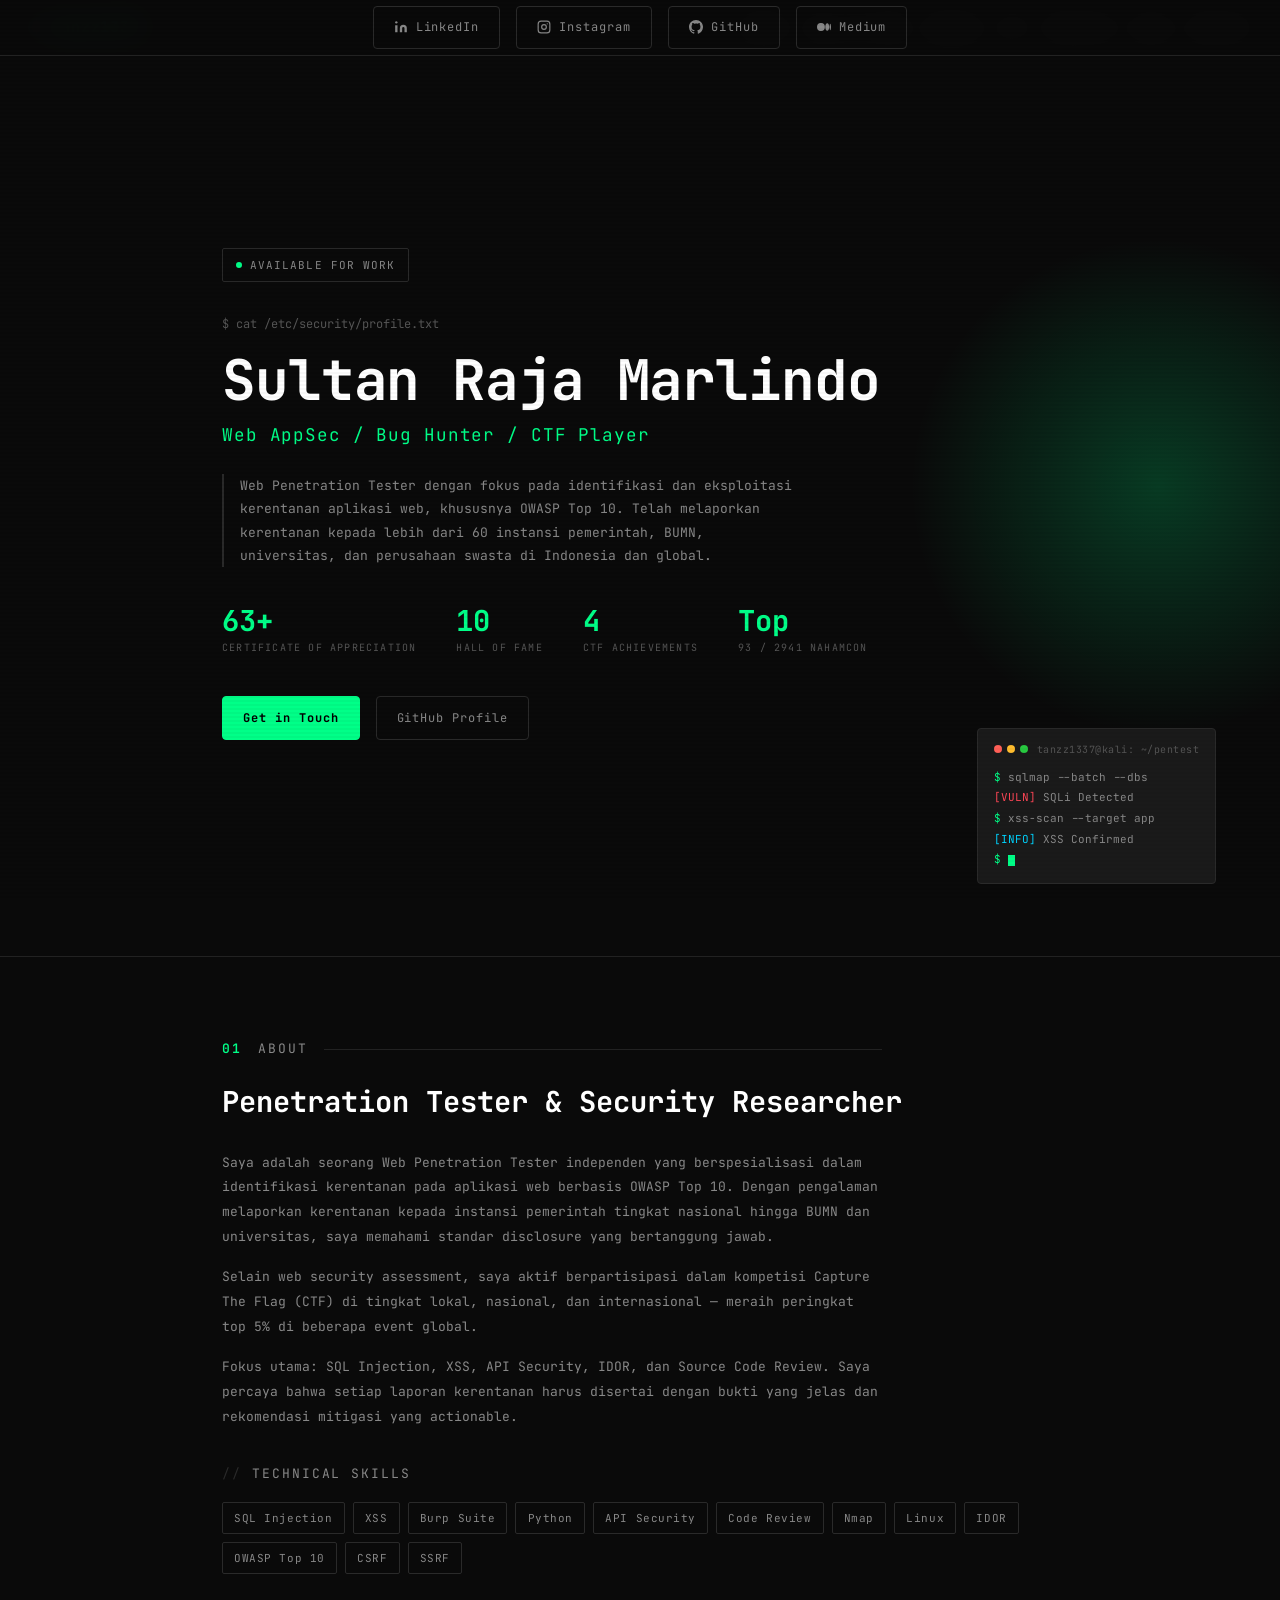
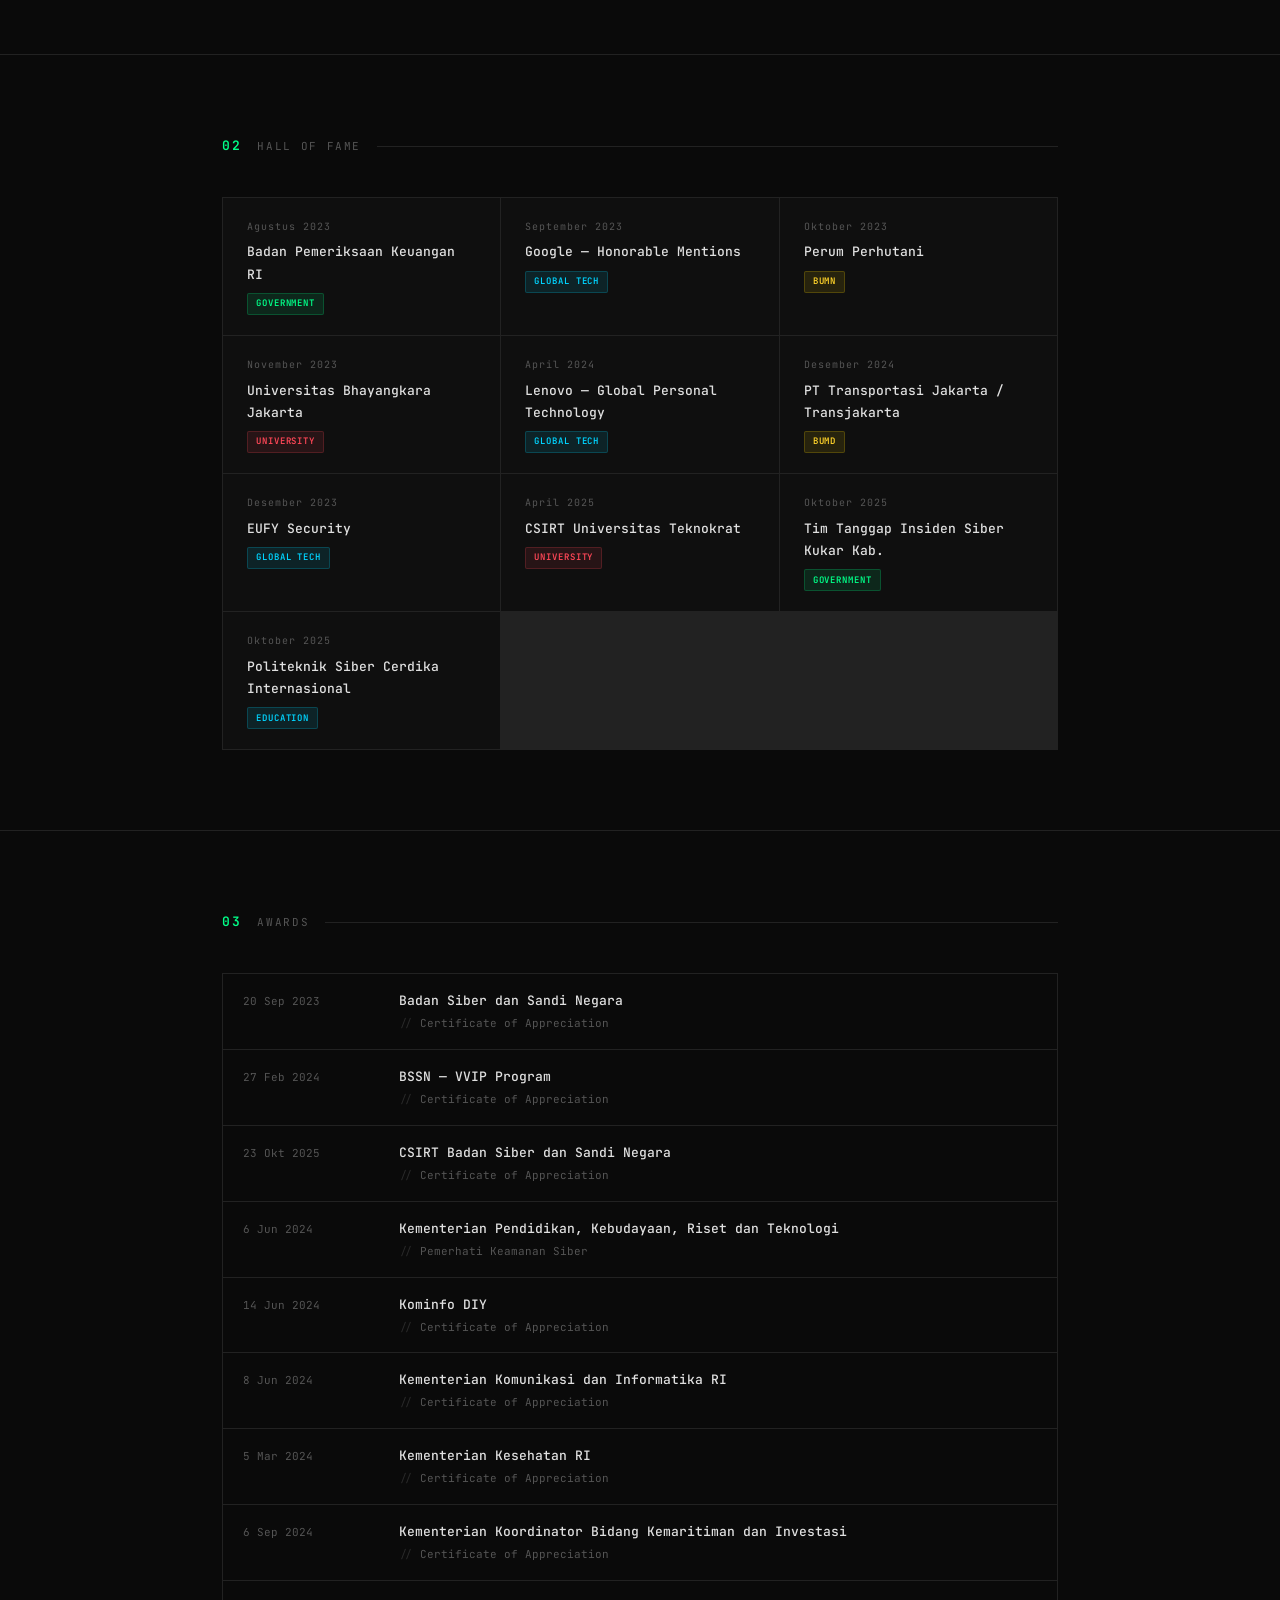
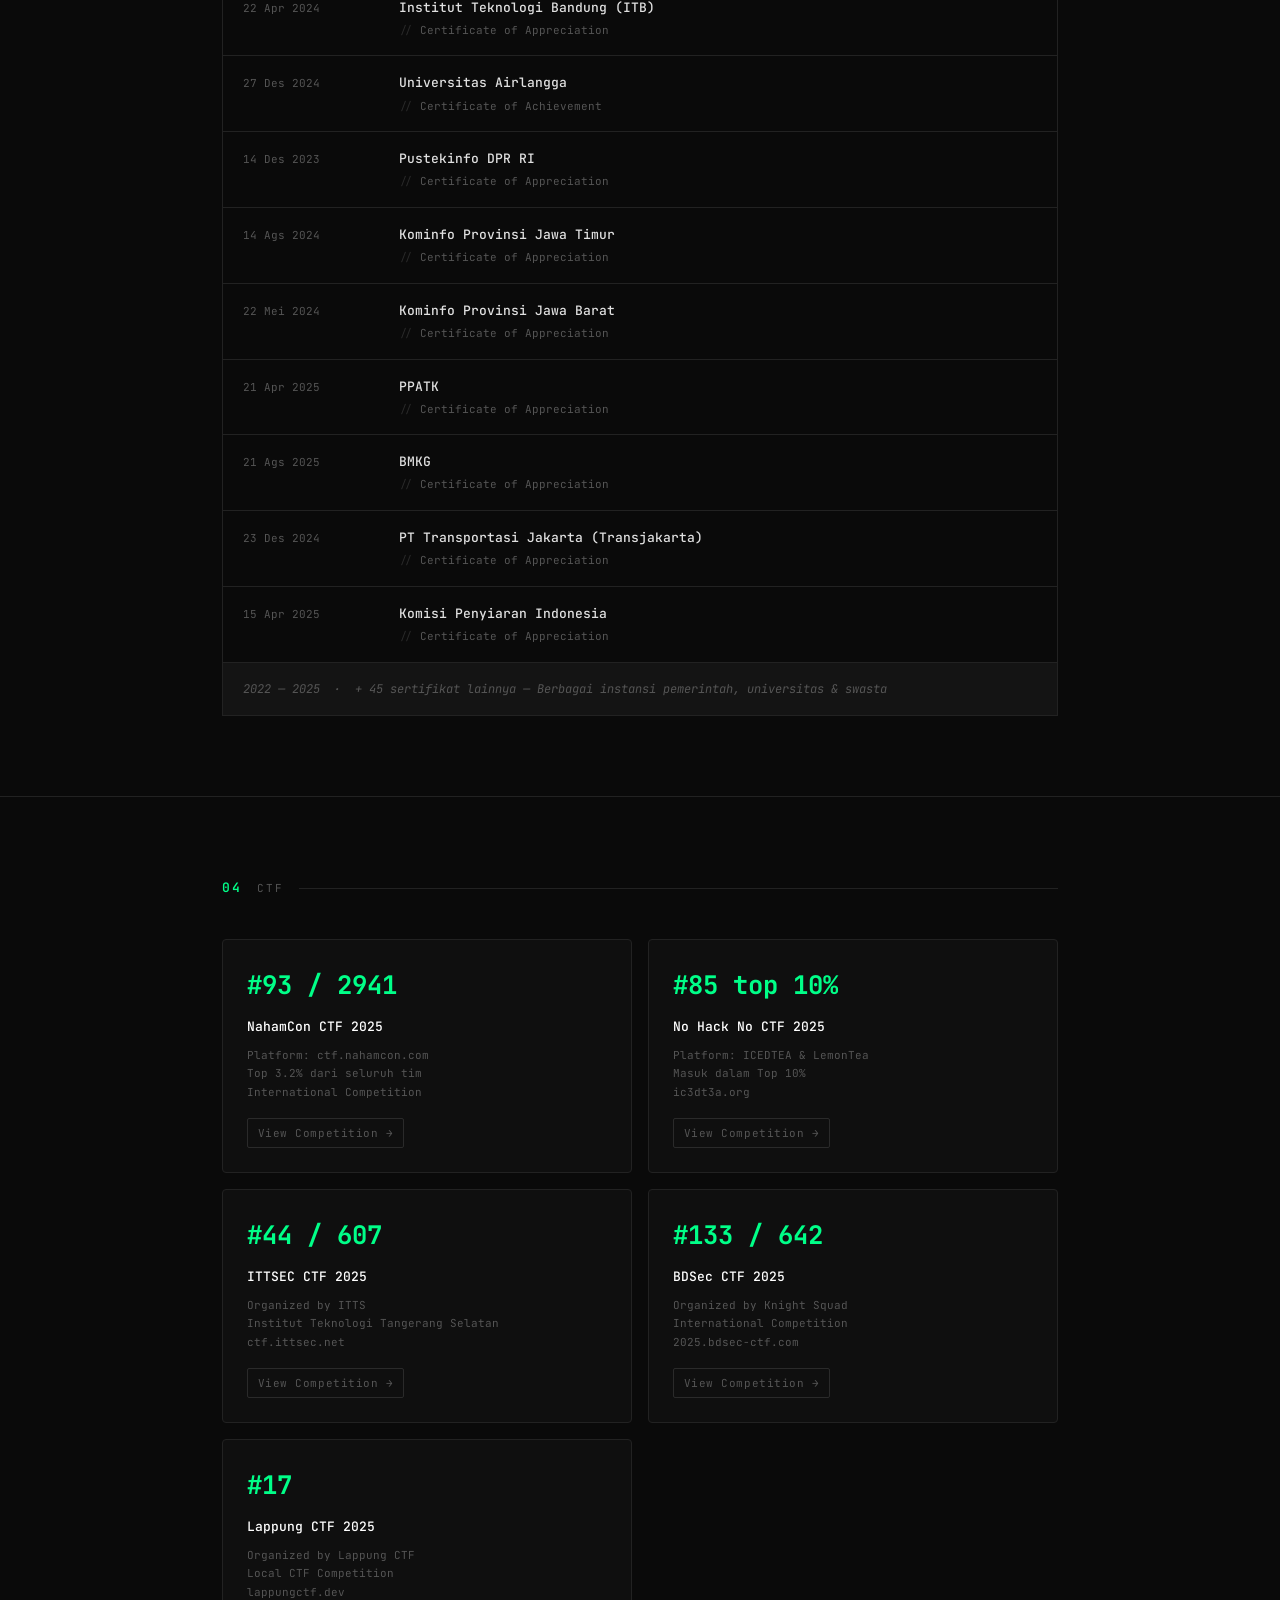
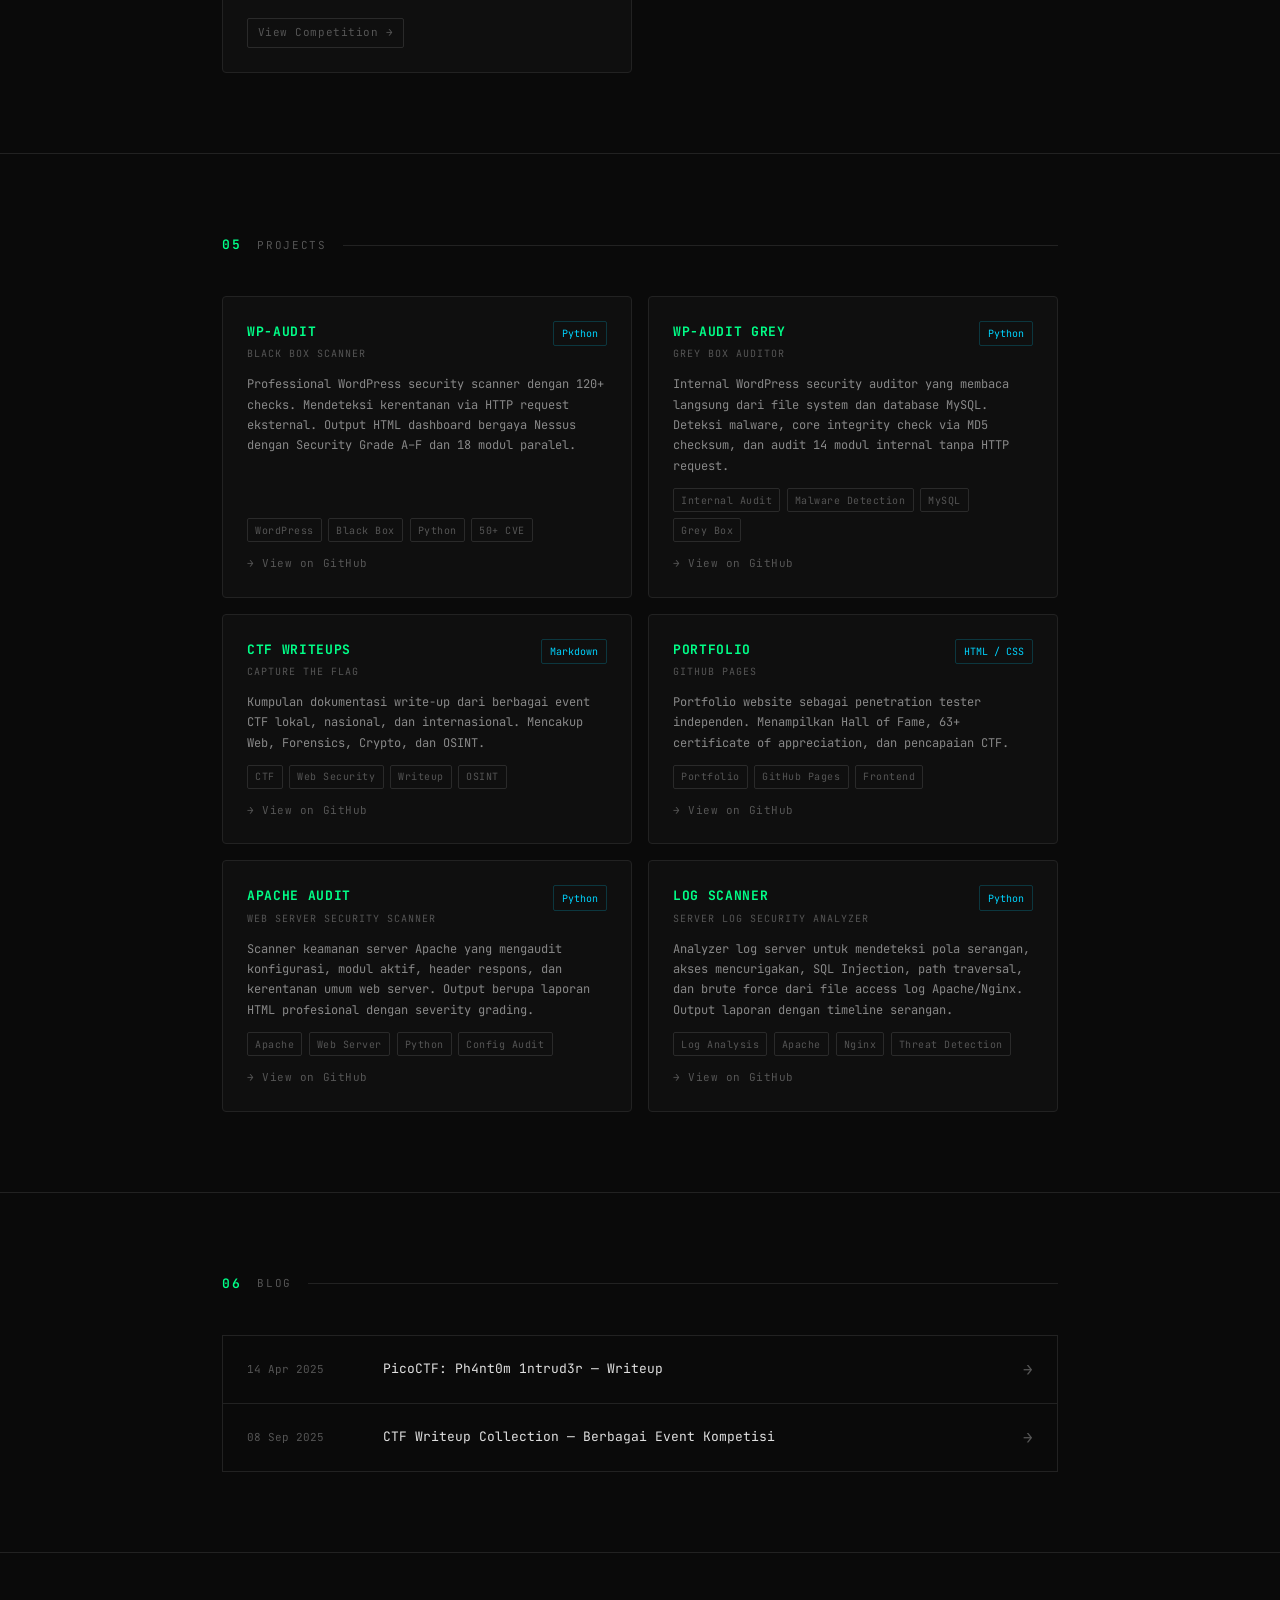
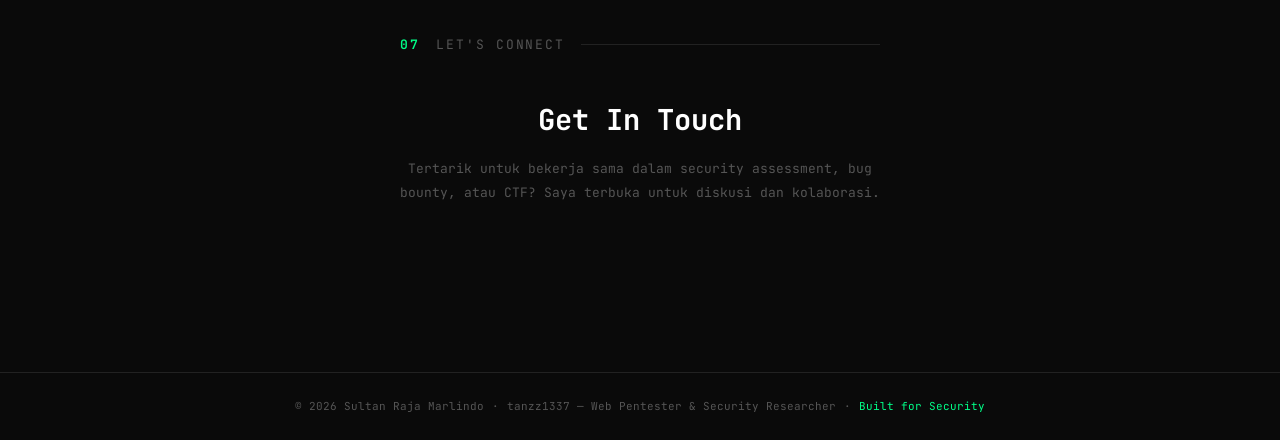
==== commit d9a965e9: "Rename index_.html to index.html" ====
--- a/index.html
+++ b/index.html
@@ -1,1947 +1,1470 @@
-<!DOCTYPE html>
-<html lang="id">
-<head>
-<meta charset="UTF-8">
-<meta name="viewport" content="width=device-width, initial-scale=1.0">
-<title>Sultan Raja Marlindo — Penetration Tester</title>
-<link rel="preconnect" href="https://fonts.googleapis.com">
-<link href="https://fonts.googleapis.com/css2?family=IBM+Plex+Mono:wght@300;400;500;600&family=IBM+Plex+Sans:wght@300;400;500&family=Bebas+Neue&display=swap" rel="stylesheet">
-<style>
-:root {
-  --bg:        #0a0a0a;
-  --bg2:       #111111;
-  --bg3:       #161616;
-  --bg4:       #1c1c1c;
-  --border:    #262626;
-  --border2:   #333333;
-  --text:      #f4f4f4;
-  --text2:     #a8a8a8;
-  --text3:     #6f6f6f;
-  --green:     #42be65;
-  --green2:    #24a148;
-  --cyan:      #33b1ff;
-  --cyan2:     #0072c3;
-  --red:       #fa4d56;
-  --yellow:    #f1c21b;
-  --orange:    #ff832b;
-  --mono:      'IBM Plex Mono', monospace;
-  --sans:      'IBM Plex Sans', sans-serif;
-  --display:   'Bebas Neue', sans-serif;
-}
-
-*, *::before, *::after { margin:0; padding:0; box-sizing:border-box; }
-
-html { scroll-behavior: smooth; }
-
-body {
-  background: var(--bg);
-  color: var(--text);
-  font-family: var(--sans);
-  font-size: 15px;
-  line-height: 1.6;
-  overflow-x: hidden;
-}
-
-/* ── SCROLLBAR ── */
-::-webkit-scrollbar { width: 4px; }
-::-webkit-scrollbar-track { background: var(--bg); }
-::-webkit-scrollbar-thumb { background: var(--border2); border-radius: 2px; }
-
-/* ── SELECTION ── */
-::selection { background: var(--green2); color: #fff; }
-
-/* ── NOISE OVERLAY ── */
-body::before {
-  content: '';
-  position: fixed; inset: 0;
-  background-image: url("data:image/svg+xml,%3Csvg viewBox='0 0 256 256' xmlns='http://www.w3.org/2000/svg'%3E%3Cfilter id='noise'%3E%3CfeTurbulence type='fractalNoise' baseFrequency='0.9' numOctaves='4' stitchTiles='stitch'/%3E%3C/filter%3E%3Crect width='100%25' height='100%25' filter='url(%23noise)' opacity='0.03'/%3E%3C/svg%3E");
-  pointer-events: none;
-  z-index: 1000;
-  opacity: 0.4;
-}
-
-/* ── TOPBAR ── */
-.topbar {
-  position: fixed; top: 0; left: 0; right: 0; z-index: 900;
-  height: 48px;
-  background: rgba(10,10,10,0.92);
-  backdrop-filter: blur(12px);
-  border-bottom: 1px solid var(--border);
-  display: flex; align-items: center; justify-content: space-between;
-  padding: 0 40px;
-}
-.topbar-logo {
-  font-family: var(--mono);
-  font-size: 13px;
-  font-weight: 500;
-  color: var(--green);
-  letter-spacing: 0.05em;
-  display: flex; align-items: center; gap: 8px;
-}
-.topbar-logo::before {
-  content: '>';
-  color: var(--text3);
-}
-.topbar-nav {
-  display: flex; gap: 32px;
-  list-style: none;
-}
-.topbar-nav a {
-  font-family: var(--mono);
-  font-size: 12px;
-  color: var(--text3);
-  text-decoration: none;
-  letter-spacing: 0.08em;
-  text-transform: uppercase;
-  transition: color 0.2s;
-}
-.topbar-nav a:hover { color: var(--green); }
-.topbar-status {
-  display: flex; align-items: center; gap: 6px;
-  font-family: var(--mono);
-  font-size: 11px;
-  color: var(--text3);
-}
-.topbar-status::before {
-  content: '';
-  width: 6px; height: 6px;
-  border-radius: 50%;
-  background: var(--green);
-  box-shadow: 0 0 6px var(--green);
-  animation: pulse 2s infinite;
-}
-@keyframes pulse { 0%,100%{opacity:1} 50%{opacity:0.5} }
-
-/* ── HERO ── */
-.hero {
-  min-height: 100vh;
-  display: flex; align-items: center;
-  padding: 120px 40px 80px;
-  position: relative;
-  overflow: hidden;
-}
-.hero-grid {
-  position: absolute; inset: 0;
-  background-image:
-    linear-gradient(var(--border) 1px, transparent 1px),
-    linear-gradient(90deg, var(--border) 1px, transparent 1px);
-  background-size: 60px 60px;
-  opacity: 0.3;
-  mask-image: radial-gradient(ellipse 80% 60% at 50% 50%, black 0%, transparent 100%);
-}
-.hero-scan {
-  position: absolute;
-  left: 0; right: 0;
-  height: 1px;
-  background: linear-gradient(90deg, transparent, var(--green), transparent);
-  animation: scan 4s ease-in-out infinite;
-  opacity: 0.4;
-}
-@keyframes scan {
-  0% { top: 15%; opacity: 0; }
-  10% { opacity: 0.4; }
-  90% { opacity: 0.4; }
-  100% { top: 85%; opacity: 0; }
-}
-.hero-content {
-  max-width: 1200px;
-  margin: 0 auto;
-  width: 100%;
-  position: relative;
-  z-index: 2;
-}
-.hero-tag {
-  display: inline-flex; align-items: center; gap: 8px;
-  font-family: var(--mono);
-  font-size: 11px;
-  color: var(--green);
-  letter-spacing: 0.15em;
-  text-transform: uppercase;
-  margin-bottom: 24px;
-  padding: 6px 12px;
-  border: 1px solid var(--green2);
-  background: rgba(66,190,101,0.06);
-}
-.hero-tag::before { content: '//'; color: var(--text3); }
-.hero-name {
-  font-family: var(--display);
-  font-size: clamp(64px, 10vw, 120px);
-  line-height: 0.9;
-  letter-spacing: 0.02em;
-  color: var(--text);
-  margin-bottom: 8px;
-}
-.hero-name span { color: var(--green); }
-.hero-title {
-  font-family: var(--mono);
-  font-size: clamp(14px, 2vw, 18px);
-  color: var(--text3);
-  margin-bottom: 40px;
-  display: flex; align-items: center; gap: 12px;
-}
-.hero-title::before {
-  content: '';
-  width: 32px; height: 1px;
-  background: var(--green);
-}
-.hero-desc {
-  max-width: 560px;
-  font-size: 15px;
-  color: var(--text2);
-  line-height: 1.8;
-  margin-bottom: 48px;
-}
-.hero-stats {
-  display: flex; gap: 48px;
-  margin-bottom: 48px;
-  padding: 24px 0;
-  border-top: 1px solid var(--border);
-  border-bottom: 1px solid var(--border);
-}
-.hero-stat-num {
-  font-family: var(--display);
-  font-size: 48px;
-  color: var(--green);
-  line-height: 1;
-}
-.hero-stat-label {
-  font-family: var(--mono);
-  font-size: 11px;
-  color: var(--text3);
-  letter-spacing: 0.1em;
-  text-transform: uppercase;
-  margin-top: 4px;
-}
-.hero-ctas {
-  display: flex; gap: 16px; flex-wrap: wrap;
-}
-.btn {
-  display: inline-flex; align-items: center; gap: 8px;
-  padding: 12px 24px;
-  font-family: var(--mono);
-  font-size: 12px;
-  letter-spacing: 0.08em;
-  text-transform: uppercase;
-  text-decoration: none;
-  transition: all 0.2s;
-  cursor: pointer;
-  border: none;
-}
-.btn-primary {
-  background: var(--green);
-  color: #000;
-}
-.btn-primary:hover { background: #52d975; transform: translateY(-1px); }
-.btn-outline {
-  background: transparent;
-  color: var(--text2);
-  border: 1px solid var(--border2);
-}
-.btn-outline:hover { border-color: var(--green); color: var(--green); }
-
-/* ── SECTION ── */
-section { padding: 100px 40px; }
-.section-inner { max-width: 1200px; margin: 0 auto; }
-.section-header {
-  display: flex; align-items: baseline; gap: 16px;
-  margin-bottom: 64px;
-}
-.section-num {
-  font-family: var(--mono);
-  font-size: 12px;
-  color: var(--green);
-  letter-spacing: 0.1em;
-}
-.section-title {
-  font-family: var(--display);
-  font-size: clamp(36px, 5vw, 56px);
-  letter-spacing: 0.03em;
-  color: var(--text);
-}
-.section-line {
-  flex: 1;
-  height: 1px;
-  background: var(--border);
-}
-
-/* ── ABOUT ── */
-#about { background: var(--bg2); border-top: 1px solid var(--border); }
-.about-grid {
-  display: grid;
-  grid-template-columns: 1fr 1fr;
-  gap: 80px;
-  align-items: start;
-}
-.about-text p {
-  color: var(--text2);
-  line-height: 1.9;
-  margin-bottom: 20px;
-}
-.about-text p:last-child { margin-bottom: 0; }
-.skills-title {
-  font-family: var(--mono);
-  font-size: 11px;
-  color: var(--text3);
-  letter-spacing: 0.15em;
-  text-transform: uppercase;
-  margin-bottom: 20px;
-}
-.skills-grid {
-  display: grid;
-  grid-template-columns: 1fr 1fr;
-  gap: 2px;
-}
-.skill-item {
-  display: flex; align-items: center; gap: 10px;
-  padding: 12px 14px;
-  background: var(--bg3);
-  border: 1px solid var(--border);
-  font-family: var(--mono);
-  font-size: 12px;
-  color: var(--text2);
-  transition: all 0.2s;
-}
-.skill-item:hover {
-  border-color: var(--green);
-  color: var(--green);
-  background: rgba(66,190,101,0.05);
-}
-.skill-item::before {
-  content: '';
-  width: 5px; height: 5px;
-  background: var(--green);
-  flex-shrink: 0;
-}
-
-/* ── HALL OF FAME ── */
-#hall-of-fame { background: var(--bg); border-top: 1px solid var(--border); }
-.hof-grid {
-  display: grid;
-  grid-template-columns: repeat(auto-fill, minmax(280px, 1fr));
-  gap: 2px;
-}
-.hof-item {
-  padding: 20px 24px;
-  background: var(--bg2);
-  border: 1px solid var(--border);
-  position: relative;
-  overflow: hidden;
-  transition: all 0.2s;
-}
-.hof-item::before {
-  content: '';
-  position: absolute;
-  left: 0; top: 0; bottom: 0;
-  width: 3px;
-  background: var(--green);
-  transform: scaleY(0);
-  transition: transform 0.2s;
-  transform-origin: bottom;
-}
-.hof-item:hover { border-color: var(--border2); background: var(--bg3); }
-.hof-item:hover::before { transform: scaleY(1); }
-.hof-date {
-  font-family: var(--mono);
-  font-size: 11px;
-  color: var(--text3);
-  margin-bottom: 8px;
-}
-.hof-org {
-  font-size: 14px;
-  font-weight: 500;
-  color: var(--text);
-  line-height: 1.4;
-}
-.hof-badge {
-  display: inline-block;
-  margin-top: 10px;
-  padding: 3px 8px;
-  background: rgba(66,190,101,0.1);
-  border: 1px solid var(--green2);
-  font-family: var(--mono);
-  font-size: 10px;
-  color: var(--green);
-  letter-spacing: 0.05em;
-}
-
-/* ── ACHIEVEMENTS ── */
-#achievements { background: var(--bg2); border-top: 1px solid var(--border); }
-.cert-grid {
-  display: grid;
-  grid-template-columns: repeat(auto-fill, minmax(300px, 1fr));
-  gap: 2px;
-}
-.cert-item {
-  padding: 20px 24px;
-  background: var(--bg3);
-  border: 1px solid var(--border);
-  transition: all 0.2s;
-  cursor: pointer;
-}
-.cert-item:hover { border-color: var(--cyan2); }
-.cert-date {
-  font-family: var(--mono);
-  font-size: 11px;
-  color: var(--text3);
-  margin-bottom: 8px;
-}
-.cert-org {
-  font-size: 13px;
-  font-weight: 500;
-  color: var(--text);
-  line-height: 1.5;
-}
-.cert-type {
-  margin-top: 10px;
-  font-family: var(--mono);
-  font-size: 10px;
-  color: var(--cyan);
-  letter-spacing: 0.05em;
-}
-.cert-count {
-  display: inline-flex;
-  align-items: center;
-  justify-content: center;
-  width: 32px; height: 32px;
-  background: rgba(51,177,255,0.1);
-  border: 1px solid var(--cyan2);
-  font-family: var(--mono);
-  font-size: 13px;
-  color: var(--cyan);
-  font-weight: 600;
-  float: right;
-  margin-top: -4px;
-}
-
-/* ── CTF ── */
-#ctf { background: var(--bg); border-top: 1px solid var(--border); }
-.ctf-grid {
-  display: grid;
-  grid-template-columns: repeat(auto-fill, minmax(340px, 1fr));
-  gap: 2px;
-}
-.ctf-card {
-  background: var(--bg2);
-  border: 1px solid var(--border);
-  padding: 32px;
-  position: relative;
-  transition: all 0.2s;
-}
-.ctf-card:hover { border-color: var(--yellow); }
-.ctf-rank {
-  font-family: var(--display);
-  font-size: 56px;
-  line-height: 1;
-  color: var(--yellow);
-  margin-bottom: 12px;
-}
-.ctf-rank span {
-  font-family: var(--mono);
-  font-size: 12px;
-  color: var(--text3);
-  vertical-align: super;
-  font-weight: 400;
-}
-.ctf-name {
-  font-size: 15px;
-  font-weight: 500;
-  color: var(--text);
-  margin-bottom: 6px;
-}
-.ctf-detail {
-  font-family: var(--mono);
-  font-size: 12px;
-  color: var(--text3);
-  line-height: 1.7;
-}
-.ctf-link {
-  display: inline-flex; align-items: center; gap: 6px;
-  margin-top: 20px;
-  font-family: var(--mono);
-  font-size: 11px;
-  color: var(--yellow);
-  text-decoration: none;
-  letter-spacing: 0.08em;
-  text-transform: uppercase;
-  transition: gap 0.2s;
-}
-.ctf-link:hover { gap: 10px; }
-
-/* ── PROJECTS ── */
-#projects { background: var(--bg2); border-top: 1px solid var(--border); }
-.projects-grid {
-  display: grid;
-  grid-template-columns: repeat(auto-fill, minmax(360px, 1fr));
-  gap: 2px;
-}
-.project-card {
-  background: var(--bg3);
-  border: 1px solid var(--border);
-  padding: 0;
-  transition: all 0.2s;
-  display: flex;
-  flex-direction: column;
-  overflow: hidden;
-}
-.project-card:hover { border-color: var(--orange); }
-.project-logo-wrap {
-  background: #0a0a0a;
-  border-bottom: 1px solid var(--border);
-  padding: 24px 16px 12px;
-  display: flex;
-  align-items: center;
-  justify-content: center;
-  min-height: 160px;
-  position: relative;
-}
-.project-logo-wrap svg {
-  max-height: 160px;
-}
-.project-card-body {
-  padding: 20px 24px 24px;
-  display: flex;
-  flex-direction: column;
-  flex: 1;
-}
-.project-lang {
-  font-family: var(--mono);
-  font-size: 10px;
-  color: var(--text3);
-  letter-spacing: 0.1em;
-  text-transform: uppercase;
-  padding: 3px 8px;
-  border: 1px solid var(--border);
-  background: var(--bg4);
-  display: inline-block;
-  margin-bottom: 10px;
-}
-.project-name {
-  font-family: var(--mono);
-  font-size: 14px;
-  font-weight: 600;
-  color: var(--orange);
-  margin-bottom: 8px;
-  letter-spacing: 0.03em;
-}
-.project-desc {
-  font-size: 13px;
-  color: var(--text2);
-  line-height: 1.7;
-  flex: 1;
-  margin-bottom: 20px;
-}
-.project-tags {
-  display: flex; flex-wrap: wrap; gap: 6px;
-  margin-bottom: 20px;
-}
-.project-tag {
-  font-family: var(--mono);
-  font-size: 10px;
-  color: var(--text3);
-  padding: 3px 8px;
-  border: 1px solid var(--border);
-  letter-spacing: 0.05em;
-}
-.project-link {
-  display: inline-flex; align-items: center; gap: 6px;
-  font-family: var(--mono);
-  font-size: 11px;
-  color: var(--orange);
-  text-decoration: none;
-  letter-spacing: 0.08em;
-  text-transform: uppercase;
-  transition: gap 0.2s;
-  margin-top: auto;
-}
-.project-link:hover { gap: 10px; }
-
-/* ── BLOG ── */
-#blog { background: var(--bg); border-top: 1px solid var(--border); }
-.blog-list {
-  display: flex; flex-direction: column; gap: 2px;
-}
-.blog-item {
-  display: flex; align-items: center; gap: 24px;
-  padding: 24px;
-  background: var(--bg2);
-  border: 1px solid var(--border);
-  text-decoration: none;
-  transition: all 0.2s;
-  color: inherit;
-}
-.blog-item:hover { border-color: var(--cyan); }
-.blog-date {
-  font-family: var(--mono);
-  font-size: 11px;
-  color: var(--text3);
-  min-width: 100px;
-  letter-spacing: 0.05em;
-}
-.blog-divider { width: 1px; height: 20px; background: var(--border); flex-shrink: 0; }
-.blog-title {
-  font-size: 14px;
-  font-weight: 500;
-  color: var(--text);
-  flex: 1;
-  transition: color 0.2s;
-}
-.blog-item:hover .blog-title { color: var(--cyan); }
-.blog-arrow {
-  font-family: var(--mono);
-  font-size: 16px;
-  color: var(--text3);
-  transition: all 0.2s;
-}
-.blog-item:hover .blog-arrow { color: var(--cyan); transform: translateX(4px); }
-
-/* ── CONTACT ── */
-#contact {
-  background: var(--bg2);
-  border-top: 1px solid var(--border);
-  text-align: center;
-}
-.contact-inner {
-  max-width: 600px;
-  margin: 0 auto;
-}
-.contact-label {
-  font-family: var(--mono);
-  font-size: 11px;
-  color: var(--text3);
-  letter-spacing: 0.15em;
-  text-transform: uppercase;
-  margin-bottom: 16px;
-}
-.contact-title {
-  font-family: var(--display);
-  font-size: clamp(40px, 6vw, 72px);
-  color: var(--text);
-  margin-bottom: 20px;
-}
-.contact-sub {
-  font-size: 14px;
-  color: var(--text2);
-  margin-bottom: 40px;
-  line-height: 1.7;
-}
-.contact-links {
-  display: flex; justify-content: center; gap: 12px; flex-wrap: wrap;
-}
-.contact-links {
-  display: flex; justify-content: center; gap: 12px; flex-wrap: wrap;
-}
-.contact-link {
-  display: inline-flex; align-items: center; gap: 8px;
-  padding: 12px 20px;
-  background: var(--bg3);
-  border: 1px solid var(--border);
-  font-family: var(--mono);
-  font-size: 12px;
-  color: var(--text2);
-  text-decoration: none;
-  letter-spacing: 0.05em;
-  transition: all 0.2s;
-}
-.contact-link:hover { border-color: var(--green); color: var(--green); }
-.contact-link:hover svg { fill: var(--green); }
-.contact-link svg { transition: fill 0.2s; flex-shrink: 0; }
-
-/* ── FOOTER ── */
-footer {
-  padding: 24px 40px;
-  background: var(--bg);
-  border-top: 1px solid var(--border);
-  display: flex;
-  justify-content: space-between;
-  align-items: center;
-}
-.footer-text {
-  font-family: var(--mono);
-  font-size: 11px;
-  color: var(--text3);
-  letter-spacing: 0.05em;
-}
-.footer-text span { color: var(--green); }
-
-/* ── TERMINAL ACCENT ── */
-.terminal-line {
-  font-family: var(--mono);
-  font-size: 12px;
-  color: var(--text3);
-  margin-bottom: 40px;
-  display: flex; align-items: center; gap: 8px;
-}
-.terminal-line::before { content: '$'; color: var(--green); }
-.terminal-cursor {
-  display: inline-block;
-  width: 8px; height: 14px;
-  background: var(--green);
-  animation: blink 1s step-end infinite;
-}
-@keyframes blink { 0%,100%{opacity:1} 50%{opacity:0} }
-
-/* ── ANIMATIONS ── */
-.fade-up {
-  opacity: 0;
-  transform: translateY(24px);
-  transition: opacity 0.6s ease, transform 0.6s ease;
-}
-.fade-up.visible {
-  opacity: 1;
-  transform: translateY(0);
-}
-
-/* ── HERO VISUAL (right side) ── */
-.hero-content {
-  display: grid;
-  grid-template-columns: 1fr 480px;
-  gap: 60px;
-  align-items: center;
-}
-/* .hero-left {} */
-.hero-visual {
-  position: relative;
-  height: 560px;
-  padding: 30px 0 30px 140px; /* top/bottom untuk b1/b3, left untuk b2 */
-}
-
-/* Terminal window */
-.term-window {
-  position: absolute;
-  top: 30px; bottom: 30px; left: 140px; right: 0;
-  background: #0d0d0d;
-  border: 1px solid #2a2a2a;
-  border-radius: 6px;
-  overflow: hidden;
-  display: flex;
-  flex-direction: column;
-  box-shadow: 0 0 60px rgba(66,190,101,0.08), 0 0 120px rgba(66,190,101,0.04);
-}
-.term-titlebar {
-  height: 32px;
-  background: #1a1a1a;
-  border-bottom: 1px solid #2a2a2a;
-  display: flex;
-  align-items: center;
-  padding: 0 12px;
-  gap: 6px;
-  flex-shrink: 0;
-}
-.term-dot {
-  width: 10px; height: 10px;
-  border-radius: 50%;
-}
-.term-dot-r { background: #ff5f57; }
-.term-dot-y { background: #ffbd2e; }
-.term-dot-g { background: #28c840; }
-.term-title-text {
-  font-family: var(--mono);
-  font-size: 11px;
-  color: #555;
-  margin-left: 8px;
-  letter-spacing: 0.05em;
-}
-.term-body {
-  flex: 1;
-  padding: 16px;
-  overflow: hidden;
-  position: relative;
-}
-.term-output {
-  font-family: var(--mono);
-  font-size: 11.5px;
-  line-height: 1.7;
-  color: #42be65;
-}
-.term-output .dim    { color: #444; }
-.term-output .cyan   { color: #33b1ff; }
-.term-output .yellow { color: #f1c21b; }
-.term-output .red    { color: #fa4d56; }
-.term-output .white  { color: #c6c6c6; }
-.term-output .bold   { color: #ffffff; font-weight: 600; }
-.term-output .prompt { color: #42be65; }
-.term-line {
-  display: block;
-  opacity: 0;
-  white-space: nowrap;
-  overflow: hidden;
-}
-.term-line.show { opacity: 1; }
-/* Scan overlay on terminal */
-.term-scanline {
-  position: absolute;
-  left: 0; right: 0;
-  height: 2px;
-  background: linear-gradient(90deg, transparent, rgba(66,190,101,0.15), transparent);
-  animation: termscan 3s linear infinite;
-  pointer-events: none;
-}
-@keyframes termscan {
-  0%   { top: 0; opacity: 0; }
-  5%   { opacity: 1; }
-  95%  { opacity: 1; }
-  100% { top: 100%; opacity: 0; }
-}
-
-/* Floating badges around the terminal */
-.hero-badge {
-  position: absolute;
-  padding: 7px 13px;
-  background: #0f0f0f;
-  border: 1px solid #42be65;
-  font-family: var(--mono);
-  font-size: 11px;
-  color: #a8a8a8;
-  white-space: nowrap;
-  animation: floatbadge 4s ease-in-out infinite;
-  z-index: 10;
-  box-shadow: 0 0 16px rgba(66,190,101,0.15);
-}
-.hero-badge b { color: var(--green); }
-/* Badge di atas terminal — keluar ke atas */
-.hero-badge.b1 {
-  top: -22px;
-  left: 50%;
-  transform: translateX(-50%);
-  animation: floatbadge1 4s ease-in-out infinite;
-  animation-delay: 0s;
-}
-/* Badge di kiri luar terminal */
-.hero-badge.b2 {
-  top: 50%;
-  left: -130px;
-  transform: translateY(-50%);
-  animation: floatbadge2 4.5s ease-in-out infinite;
-  animation-delay: 1.2s;
-}
-/* Badge di bawah terminal — keluar ke bawah */
-.hero-badge.b3 {
-  bottom: -22px;
-  left: 50%;
-  transform: translateX(-50%);
-  animation: floatbadge3 3.8s ease-in-out infinite;
-  animation-delay: 0.6s;
-}
-@keyframes floatbadge1 {
-  0%,100% { top: -22px; }
-  50%     { top: -30px; }
-}
-@keyframes floatbadge2 {
-  0%,100% { left: -130px; }
-  50%     { left: -138px; }
-}
-@keyframes floatbadge3 {
-  0%,100% { bottom: -22px; }
-  50%     { bottom: -30px; }
-}
-
-/* ── RESPONSIVE ── */
-@media (max-width: 1100px) {
-  .hero-content { grid-template-columns: 1fr; }
-  .hero-visual  { display: none; }
-}
-@media (max-width: 768px) {
-  .topbar { padding: 0 20px; }
-  .topbar-nav { display: none; }
-  .hero { padding: 100px 20px 60px; }
-  .hero-stats { gap: 24px; flex-wrap: wrap; }
-  section { padding: 60px 20px; }
-  .about-grid { grid-template-columns: 1fr; gap: 40px; }
-  .hof-grid, .cert-grid, .ctf-grid, .projects-grid { grid-template-columns: 1fr; }
-  footer { flex-direction: column; gap: 8px; text-align: center; }
-}
-</style>
-</head>
-<body>
-
-<!-- TOPBAR -->
-<nav class="topbar">
-  <div class="topbar-logo">tanzz1337</div>
-  <ul class="topbar-nav">
-    <li><a href="#about">About</a></li>
-    <li><a href="#hall-of-fame">Hall of Fame</a></li>
-    <li><a href="#achievements">Awards</a></li>
-    <li><a href="#ctf">CTF</a></li>
-    <li><a href="#projects">Projects</a></li>
-    <li><a href="#blog">Blog</a></li>
-    <li><a href="#contact">Contact</a></li>
-  </ul>
-  <div class="topbar-status">Available for work</div>
-</nav>
-
-<!-- HERO -->
-<section class="hero">
-  <div class="hero-grid"></div>
-  <div class="hero-scan"></div>
-  <div class="hero-content">
-    <div class="hero-left">
-    <div class="hero-tag">Penetration Tester &amp; Security Researcher</div>
-    <h1 class="hero-name">Sultan Raja<br><span>Marlindo</span></h1>
-    <div class="hero-title">Web AppSec / Bug Hunter / CTF Player</div>
-    <div class="terminal-line">
-      cat /etc/security/profile.txt<span class="terminal-cursor"></span>
-    </div>
-    <p class="hero-desc">
-      Web Penetration Tester dengan fokus pada identifikasi dan eksploitasi kerentanan aplikasi web,
-      khususnya OWASP Top 10. Telah melaporkan kerentanan kepada lebih dari 60 instansi pemerintah,
-      BUMN, universitas, dan perusahaan swasta di Indonesia dan global.
-    </p>
-    <div class="hero-stats">
-      <div>
-        <div class="hero-stat-num">63+</div>
-        <div class="hero-stat-label">Certificate of Appreciation</div>
-      </div>
-      <div>
-        <div class="hero-stat-num">10</div>
-        <div class="hero-stat-label">Hall of Fame</div>
-      </div>
-      <div>
-        <div class="hero-stat-num">4</div>
-        <div class="hero-stat-label">CTF Achievements</div>
-      </div>
-      <div>
-        <div class="hero-stat-num">Top</div>
-        <div class="hero-stat-label">93 / 2941 NahamCon</div>
-      </div>
-    </div>
-    <div class="hero-ctas">
-      <a href="#contact" class="btn btn-primary">Get in Touch</a>
-      <a href="https://github.com/tanzz1337" target="_blank" class="btn btn-outline">GitHub Profile</a>
-    </div>
-    </div><!-- /hero-left -->
-
-    <!-- RIGHT: Terminal animation -->
-    <div class="hero-visual">
-      <!-- Floating info badges -->
-      <div class="hero-badge b1"><b>SQLi</b> &mdash; Detected</div>
-      <div class="hero-badge b2"><b>CVE-2024</b> &mdash; Patched</div>
-      <div class="hero-badge b3"><b>XSS</b> &mdash; Confirmed</div>
-
-      <!-- Terminal window -->
-      <div class="term-window">
-        <div class="term-titlebar">
-          <div class="term-dot term-dot-r"></div>
-          <div class="term-dot term-dot-y"></div>
-          <div class="term-dot term-dot-g"></div>
-          <span class="term-title-text">tanzz1337@kali: ~/pentest</span>
-        </div>
-        <div class="term-body">
-          <div class="term-scanline"></div>
-          <div class="term-output" id="termOutput"></div>
-        </div>
-      </div>
-    </div>
-
-  </div>
-</section>
-
-<!-- ABOUT -->
-<section id="about">
-  <div class="section-inner">
-    <div class="section-header">
-      <span class="section-num">01</span>
-      <h2 class="section-title">About</h2>
-      <div class="section-line"></div>
-    </div>
-    <div class="about-grid fade-up">
-      <div class="about-text">
-        <p>
-          Saya adalah seorang Web Penetration Tester independen yang berspesialisasi dalam
-          identifikasi kerentanan pada aplikasi web berbasis OWASP Top 10. Dengan pengalaman
-          melaporkan kerentanan kepada instansi pemerintah tingkat nasional hingga BUMN dan
-          universitas, saya memahami standar disclosure yang bertanggung jawab.
-        </p>
-        <p>
-          Selain web security assessment, saya aktif berpartisipasi dalam kompetisi
-          Capture The Flag (CTF) di tingkat lokal, nasional, dan internasional —
-          meraih peringkat top 5% di beberapa event global.
-        </p>
-        <p>
-          Fokus utama: SQL Injection, XSS, API Security, IDOR, dan Source Code Review.
-          Saya percaya bahwa setiap laporan kerentanan harus disertai dengan bukti yang
-          jelas dan rekomendasi mitigasi yang actionable.
-        </p>
-      </div>
-      <div>
-        <div class="skills-title">// Technical Skills</div>
-        <div class="skills-grid">
-          <div class="skill-item">SQL Injection</div>
-          <div class="skill-item">XSS</div>
-          <div class="skill-item">Burp Suite</div>
-          <div class="skill-item">Python</div>
-          <div class="skill-item">API Security</div>
-          <div class="skill-item">Code Review</div>
-          <div class="skill-item">Nmap</div>
-          <div class="skill-item">Linux</div>
-          <div class="skill-item">IDOR</div>
-          <div class="skill-item">OWASP Top 10</div>
-          <div class="skill-item">CSRF</div>
-          <div class="skill-item">SSRF</div>
-        </div>
-      </div>
-    </div>
-  </div>
-</section>
-
-<!-- HALL OF FAME -->
-<section id="hall-of-fame">
-  <div class="section-inner">
-    <div class="section-header">
-      <span class="section-num">02</span>
-      <h2 class="section-title">Hall of Fame</h2>
-      <div class="section-line"></div>
-    </div>
-    <div class="hof-grid fade-up">
-      <div class="hof-item">
-        <div class="hof-date">Agustus 2023</div>
-        <div class="hof-org">Badan Pemeriksaan Keuangan RI</div>
-        <div class="hof-badge">Government</div>
-      </div>
-      <div class="hof-item">
-        <div class="hof-date">September 2023</div>
-        <div class="hof-org">Google — Honorable Mentions</div>
-        <div class="hof-badge">Global Tech</div>
-      </div>
-      <div class="hof-item">
-        <div class="hof-date">Oktober 2023</div>
-        <div class="hof-org">Perum Perhutani</div>
-        <div class="hof-badge">BUMN</div>
-      </div>
-      <div class="hof-item">
-        <div class="hof-date">November 2023</div>
-        <div class="hof-org">Universitas Bhayangkara Jakarta</div>
-        <div class="hof-badge">University</div>
-      </div>
-      <div class="hof-item">
-        <div class="hof-date">April 2024</div>
-        <div class="hof-org">Lenovo — Global Personal Technology</div>
-        <div class="hof-badge">Global Tech</div>
-      </div>
-      <div class="hof-item">
-        <div class="hof-date">Desember 2024</div>
-        <div class="hof-org">PT Transportasi Jakarta / Transjakarta</div>
-        <div class="hof-badge">BUMD</div>
-      </div>
-      <div class="hof-item">
-        <div class="hof-date">Desember 2023</div>
-        <div class="hof-org">EUFY Security</div>
-        <div class="hof-badge">Global Tech</div>
-      </div>
-      <div class="hof-item">
-        <div class="hof-date">April 2025</div>
-        <div class="hof-org">CSIRT Universitas Teknokrat</div>
-        <div class="hof-badge">University</div>
-      </div>
-      <div class="hof-item">
-        <div class="hof-date">Oktober 2025</div>
-        <div class="hof-org">Tim Tanggap Insiden Siber Kukar Kab</div>
-        <div class="hof-badge">Government</div>
-      </div>
-      <div class="hof-item">
-        <div class="hof-date">Oktober 2025</div>
-        <div class="hof-org">Politeknik Siber Cerdika Internasional</div>
-        <div class="hof-badge">Education</div>
-      </div>
-    </div>
-  </div>
-</section>
-
-<!-- ACHIEVEMENTS -->
-<section id="achievements">
-  <div class="section-inner">
-    <div class="section-header">
-      <span class="section-num">03</span>
-      <h2 class="section-title">Awards</h2>
-      <div class="section-line"></div>
-    </div>
-    <div class="cert-grid fade-up">
-      <div class="cert-item">
-        <div class="cert-date">20 Sep 2023</div>
-        <div class="cert-org">Badan Siber dan Sandi Negara</div>
-        <div class="cert-type">// Certificate of Appreciation</div>
-      </div>
-      <div class="cert-item">
-        <div class="cert-date">27 Feb 2024</div>
-        <div class="cert-org">BSSN — VVIP Program</div>
-        <div class="cert-type">// Certificate of Appreciation</div>
-      </div>
-      <div class="cert-item">
-        <div class="cert-date">23 Okt 2025</div>
-        <div class="cert-org">CSIRT Badan Siber dan Sandi Negara</div>
-        <div class="cert-type">// Certificate of Appreciation</div>
-      </div>
-      <div class="cert-item">
-        <div class="cert-date">6 Jun 2024</div>
-        <div class="cert-org">Kementrian Pendidikan, Kebudayaan, Riset dan Teknologi</div>
-        <div class="cert-type">// Pemerhati Keamanan Siber</div>
-      </div>
-      <div class="cert-item">
-        <div class="cert-date">14 Jun 2024</div>
-        <div class="cert-org">Kominfo DIY</div>
-        <div class="cert-type">// Certificate of Appreciation</div>
-      </div>
-      <div class="cert-item">
-        <div class="cert-date">8 Jun 2024</div>
-        <div class="cert-org">Kementrian Komunikasi dan Informatika RI</div>
-        <div class="cert-type">// Certificate of Appreciation</div>
-      </div>
-      <div class="cert-item">
-        <div class="cert-date">5 Mar 2024</div>
-        <div class="cert-org">Kementrian Kesehatan RI</div>
-        <div class="cert-type">// Certificate of Appreciation</div>
-      </div>
-      <div class="cert-item">
-        <div class="cert-date">6 Sep 2024</div>
-        <div class="cert-org">Kementrian Koordinator Bidang Kemaritiman dan Investasi</div>
-        <div class="cert-type">// Certificate of Appreciation</div>
-      </div>
-      <div class="cert-item">
-        <div class="cert-date">22 Apr 2024</div>
-        <div class="cert-org">Institut Teknologi Bandung (ITB)</div>
-        <div class="cert-type">// Certificate of Appreciation</div>
-      </div>
-      <div class="cert-item">
-        <div class="cert-date">27 Des 2024</div>
-        <div class="cert-org">Universitas Airlangga</div>
-        <div class="cert-type">// Certificate of Achievement</div>
-      </div>
-      <div class="cert-item">
-        <div class="cert-date">14 Des 2023</div>
-        <div class="cert-org">Pustekinfo DPR RI</div>
-        <div class="cert-type">// Certificate of Appreciation</div>
-      </div>
-      <div class="cert-item">
-        <div class="cert-date">14 Ags 2024</div>
-        <div class="cert-org">Kominfo Provinsi Jawa Timur</div>
-        <div class="cert-type">// Certificate of Appreciation</div>
-      </div>
-      <div class="cert-item">
-        <div class="cert-date">22 Mei 2024</div>
-        <div class="cert-org">Kominfo Provinsi Jawa Barat</div>
-        <div class="cert-type">// Certificate of Appreciation</div>
-      </div>
-      <div class="cert-item">
-        <div class="cert-date">21 Apr 2025</div>
-        <div class="cert-org">PPATK</div>
-        <div class="cert-type">// Certificate of Appreciation</div>
-      </div>
-      <div class="cert-item">
-        <div class="cert-date">21 Ags 2025</div>
-        <div class="cert-org">BMKG</div>
-        <div class="cert-type">// Certificate of Appreciation</div>
-      </div>
-      <div class="cert-item">
-        <div class="cert-date">23 Des 2024</div>
-        <div class="cert-org">PT Transportasi Jakarta (Transjakarta)</div>
-        <div class="cert-type">// Certificate of Appreciation</div>
-      </div>
-      <div class="cert-item">
-        <div class="cert-date">15 Apr 2025</div>
-        <div class="cert-org">Komisi Penyiaran Indonesia</div>
-        <div class="cert-type">// Certificate of Appreciation</div>
-      </div>
-      <div class="cert-item" style="background:var(--bg4);border-color:var(--border2)">
-        <div class="cert-date">2022 — 2025</div>
-        <div class="cert-org">+ 45 sertifikat lainnya</div>
-        <div class="cert-type">// Berbagai instansi pemerintah, universitas &amp; swasta</div>
-      </div>
-    </div>
-  </div>
-</section>
-
-<!-- CTF -->
-<section id="ctf">
-  <div class="section-inner">
-    <div class="section-header">
-      <span class="section-num">04</span>
-      <h2 class="section-title">CTF</h2>
-      <div class="section-line"></div>
-    </div>
-    <div class="ctf-grid fade-up">
-      <div class="ctf-card">
-        <div class="ctf-rank">#93<span> / 2941</span></div>
-        <div class="ctf-name">NahamCon CTF 2025</div>
-        <div class="ctf-detail">
-          Platform: CTF.NAHAMCON.COM<br>
-          Top 3.2% dari seluruh tim<br>
-          International Competition
-        </div>
-        <a href="https://ctf.nahamcon.com" target="_blank" class="ctf-link">View Competition &rarr;</a>
-      </div>
-      <div class="ctf-card">
-        <div class="ctf-rank">#85<span> top 10%</span></div>
-        <div class="ctf-name">No Hack No CTF 2025</div>
-        <div class="ctf-detail">
-          Platform: ICEDTEA &amp; LemonTea<br>
-          Masuk dalam Top 10%<br>
-          ic3dt3a.org
-        </div>
-        <a href="https://ic3dt3a.org" target="_blank" class="ctf-link">View Competition &rarr;</a>
-      </div>
-      <div class="ctf-card">
-        <div class="ctf-rank">#44<span> / 607</span></div>
-        <div class="ctf-name">ITTSEC CTF 2025</div>
-        <div class="ctf-detail">
-          Organized by ITTS<br>
-          Institut Teknologi Tangerang Selatan<br>
-          ctf.ittsec.net
-        </div>
-        <a href="https://ctf.ittsec.net" target="_blank" class="ctf-link">View Competition &rarr;</a>
-      </div>
-      <div class="ctf-card">
-        <div class="ctf-rank">#133<span> / 642</span></div>
-        <div class="ctf-name">BDSec CTF 2025</div>
-        <div class="ctf-detail">
-          Organized by Knight Squad<br>
-          International Competition<br>
-          2025.bdsec-ctf.com
-        </div>
-        <a href="https://2025.bdsec-ctf.com" target="_blank" class="ctf-link">View Competition &rarr;</a>
-      </div>
-      <div class="ctf-card">
-        <div class="ctf-rank">#17<span></span></div>
-        <div class="ctf-name">Lappung CTF 2025</div>
-        <div class="ctf-detail">
-          Organized by Lappung CTF<br>
-          Local CTF Competition<br>
-          2025.bdsec-ctf.com
-        </div>
-        <a href="https://lappungctf.dev" target="_blank" class="ctf-link">View Competition &rarr;</a>
-      </div>
-    </div>
-  </div>
-</section>
-
-<!-- PROJECTS -->
-<section id="projects">
-  <div class="section-inner">
-    <div class="section-header">
-      <span class="section-num">05</span>
-      <h2 class="section-title">Projects</h2>
-      <div class="section-line"></div>
-    </div>
-    <div class="projects-grid fade-up">
-
-      <!-- WP-AUDIT BLACK BOX -->
-      <div class="project-card">
-        <div class="project-logo-wrap">
-          <svg width="100%" viewBox="0 0 480 170" xmlns="http://www.w3.org/2000/svg">
-            <!-- Shield outer -->
-            <path d="M240 16 L292 38 L292 108 Q292 148 240 164 Q188 148 188 108 L188 38 Z"
-                  fill="#0d0d0d" stroke="#2a2a2a" stroke-width="1.5"/>
-            <!-- Shield inner -->
-            <path d="M240 28 L280 46 L280 108 Q280 138 240 152 Q200 138 200 108 L200 46 Z"
-                  fill="none" stroke="#1e1e1e" stroke-width="0.5"/>
-            <!-- W lettermark -->
-            <polyline points="216,118 224,88 233,104 242,88 251,118"
-                      fill="none" stroke="#42be65" stroke-width="2.5"
-                      stroke-linecap="round" stroke-linejoin="round"/>
-            <!-- P lettermark -->
-            <path d="M257,88 L257,118 M257,88 L270,88 Q278,88 278,100 Q278,112 270,112 L257,112"
-                  fill="none" stroke="#42be65" stroke-width="2.5"
-                  stroke-linecap="round" stroke-linejoin="round"/>
-            <!-- Glow dot top of shield -->
-            <circle cx="240" cy="16" r="3" fill="#42be65" opacity="0.6"/>
-            <!-- Horizontal rule -->
-            <line x1="160" y1="172" x2="320" y2="172" stroke="#1e1e1e" stroke-width="0.5"/>
-            <!-- Wordmark -->
-            <text x="240" y="188" text-anchor="middle"
-                  font-family="'IBM Plex Mono',monospace" font-size="15"
-                  font-weight="500" letter-spacing="6" fill="#f4f4f4">WP-AUDIT</text>
-            <!-- Tagline -->
-            <text x="240" y="204" text-anchor="middle"
-                  font-family="'IBM Plex Mono',monospace" font-size="9"
-                  letter-spacing="3" fill="#42be65">BLACK BOX SCANNER</text>
-            <!-- Side decorators -->
-            <line x1="80" y1="186" x2="192" y2="186" stroke="#1a1a1a" stroke-width="0.5"/>
-            <circle cx="82" cy="186" r="2" fill="#2a2a2a"/>
-            <line x1="288" y1="186" x2="400" y2="186" stroke="#1a1a1a" stroke-width="0.5"/>
-            <circle cx="398" cy="186" r="2" fill="#2a2a2a"/>
-          </svg>
-        </div>
-        <div class="project-card-body">
-          <div class="project-lang">Python</div>
-          <div class="project-name">Wp-audit — Black Box Scanner</div>
-          <div class="project-desc">
-            Professional WordPress security scanner dengan 120+ checks. Mendeteksi kerentanan
-            via HTTP request eksternal. Output HTML dashboard bergaya Nessus dengan
-            Security Grade A–F dan 18 modul paralel.
-          </div>
-          <div class="project-tags">
-            <span class="project-tag">WordPress</span>
-            <span class="project-tag">Black Box</span>
-            <span class="project-tag">Python</span>
-            <span class="project-tag">50+ CVE</span>
-          </div>
-          <a href="https://github.com/tanzz1337/WPSec-Audit" target="_blank" class="project-link">View on GitHub &rarr;</a>
-        </div>
-      </div>
-
-      <!-- WP-AUDIT GREY BOX -->
-      <div class="project-card">
-        <div class="project-logo-wrap">
-          <svg width="100%" viewBox="0 0 480 170" xmlns="http://www.w3.org/2000/svg">
-            <!-- Hexagon -->
-            <polygon points="240,16 288,42 288,94 240,120 192,94 192,42"
-                     fill="#0d0d0d" stroke="#2a2a2a" stroke-width="1.5"/>
-            <polygon points="240,26 278,48 278,90 240,112 202,90 202,48"
-                     fill="none" stroke="#1e1e1e" stroke-width="0.5"/>
-            <!-- Server rack lines inside hex -->
-            <rect x="218" y="52" width="44" height="6" rx="1.5" fill="#161616"/>
-            <rect x="218" y="63" width="36" height="6" rx="1.5" fill="#161616"/>
-            <rect x="218" y="74" width="40" height="6" rx="1.5" fill="#161616"/>
-            <rect x="218" y="85" width="30" height="6" rx="1.5" fill="#161616"/>
-            <!-- Status dots -->
-            <circle cx="224" cy="55" r="2.5" fill="#42be65" opacity="0.9"/>
-            <circle cx="224" cy="66" r="2.5" fill="#42be65" opacity="0.9"/>
-            <circle cx="224" cy="77" r="2.5" fill="#b57bee" opacity="0.9"/>
-            <circle cx="224" cy="88" r="2.5" fill="#f1c21b" opacity="0.9"/>
-            <!-- Corner glow dots on hexagon -->
-            <circle cx="240" cy="16" r="2.5" fill="#b57bee" opacity="0.5"/>
-            <circle cx="288" cy="42" r="2" fill="#b57bee" opacity="0.3"/>
-            <circle cx="192" cy="42" r="2" fill="#b57bee" opacity="0.3"/>
-            <!-- Horizontal rule -->
-            <line x1="160" y1="130" x2="320" y2="130" stroke="#1e1e1e" stroke-width="0.5"/>
-            <!-- Wordmark -->
-            <text x="240" y="148" text-anchor="middle"
-                  font-family="'IBM Plex Mono',monospace" font-size="15"
-                  font-weight="500" letter-spacing="5" fill="#f4f4f4">WP-AUDIT</text>
-            <!-- Tagline purple -->
-            <text x="240" y="164" text-anchor="middle"
-                  font-family="'IBM Plex Mono',monospace" font-size="9"
-                  letter-spacing="3" fill="#b57bee">GREY BOX AUDITOR</text>
-            <!-- Side decorators -->
-            <line x1="80" y1="146" x2="192" y2="146" stroke="#1a1a1a" stroke-width="0.5"/>
-            <circle cx="82" cy="146" r="2" fill="#2a2a2a"/>
-            <line x1="288" y1="146" x2="400" y2="146" stroke="#1a1a1a" stroke-width="0.5"/>
-            <circle cx="398" cy="146" r="2" fill="#2a2a2a"/>
-          </svg>
-        </div>
-        <div class="project-card-body">
-          <div class="project-lang">Python</div>
-          <div class="project-name">Wp-audit-grey — Private Grey Box Auditor</div>
-          <div class="project-desc">
-            Internal WordPress security auditor yang membaca langsung dari file system dan
-            database MySQL. Deteksi malware, core integrity check via MD5 checksum,
-            dan audit 14 modul internal tanpa HTTP request.
-          </div>
-          <div class="project-tags">
-            <span class="project-tag">Internal Audit</span>
-            <span class="project-tag">Malware Detection</span>
-            <span class="project-tag">MySQL</span>
-            <span class="project-tag">Grey Box</span>
-          </div>
-          <a href="https://github.com/tanzz1337/WPAudit-GreyBox" target="_blank" class="project-link">View on GitHub &rarr;</a>
-        </div>
-      </div>
-
-      <!-- CTF WRITEUPS -->
-      <div class="project-card">
-        <div class="project-logo-wrap">
-          <svg width="100%" viewBox="0 0 480 170" xmlns="http://www.w3.org/2000/svg">
-            <!-- Terminal window -->
-            <rect x="168" y="14" width="144" height="108" rx="6"
-                  fill="#080808" stroke="#2a2a2a" stroke-width="1.2"/>
-            <!-- Titlebar -->
-            <rect x="168" y="14" width="144" height="24" rx="6"
-                  fill="#141414" stroke="none"/>
-            <rect x="168" y="28" width="144" height="10" fill="#141414"/>
-            <line x1="168" y1="38" x2="312" y2="38" stroke="#1e1e1e" stroke-width="0.5"/>
-            <!-- Traffic dots -->
-            <circle cx="182" cy="26" r="4" fill="#ff5f57"/>
-            <circle cx="194" cy="26" r="4" fill="#ffbd2e"/>
-            <circle cx="206" cy="26" r="4" fill="#28c840"/>
-            <!-- Title text -->
-            <text x="260" y="30" text-anchor="middle"
-                  font-family="'IBM Plex Mono',monospace" font-size="8"
-                  fill="#444">ctf-writeups</text>
-            <!-- Terminal content lines -->
-            <text x="178" y="52" font-family="'IBM Plex Mono',monospace" font-size="9" fill="#42be65">$ cat flag.txt</text>
-            <text x="178" y="64" font-family="'IBM Plex Mono',monospace" font-size="9" fill="#f1c21b">FLAG{SQLi_byp4ss}</text>
-            <text x="178" y="76" font-family="'IBM Plex Mono',monospace" font-size="9" fill="#42be65">$ ./exploit.py</text>
-            <text x="178" y="88" font-family="'IBM Plex Mono',monospace" font-size="9" fill="#33b1ff">[+] Shell obtained</text>
-            <text x="178" y="100" font-family="'IBM Plex Mono',monospace" font-size="9" fill="#42be65">$ id</text>
-            <text x="178" y="112" font-family="'IBM Plex Mono',monospace" font-size="9" fill="#f4f4f4">uid=0(root)</text>
-            <!-- Cursor -->
-            <rect x="178" y="116" width="7" height="9" rx="1" fill="#42be65" opacity="0.8"/>
-            <!-- Horizontal rule -->
-            <line x1="160" y1="134" x2="320" y2="134" stroke="#1e1e1e" stroke-width="0.5"/>
-            <!-- Wordmark -->
-            <text x="240" y="152" text-anchor="middle"
-                  font-family="'IBM Plex Mono',monospace" font-size="15"
-                  font-weight="500" letter-spacing="4" fill="#f4f4f4">CTF WRITEUPS</text>
-            <text x="240" y="168" text-anchor="middle"
-                  font-family="'IBM Plex Mono',monospace" font-size="9"
-                  letter-spacing="3" fill="#f1c21b">CAPTURE THE FLAG</text>
-            <!-- Side decorators -->
-            <line x1="60" y1="150" x2="168" y2="150" stroke="#1a1a1a" stroke-width="0.5"/>
-            <circle cx="62" cy="150" r="2" fill="#2a2a2a"/>
-            <line x1="312" y1="150" x2="420" y2="150" stroke="#1a1a1a" stroke-width="0.5"/>
-            <circle cx="418" cy="150" r="2" fill="#2a2a2a"/>
-          </svg>
-        </div>
-        <div class="project-card-body">
-          <div class="project-lang">Markdown</div>
-          <div class="project-name">Capture The Flag — CTF Writeups</div>
-          <div class="project-desc">
-            Kumpulan dokumentasi write-up dari berbagai event CTF lokal, nasional,
-            dan internasional. Mencakup Web, Forensics, Crypto, dan OSINT.
-          </div>
-          <div class="project-tags">
-            <span class="project-tag">CTF</span>
-            <span class="project-tag">Web Security</span>
-            <span class="project-tag">Writeup</span>
-            <span class="project-tag">OSINT</span>
-          </div>
-          <a href="https://github.com/tanzz1337/Capture-The-Flag" target="_blank" class="project-link">View on GitHub &rarr;</a>
-        </div>
-      </div>
-
-      <!-- PORTFOLIO -->
-      <div class="project-card">
-        <div class="project-logo-wrap">
-          <svg width="100%" viewBox="0 0 480 170" xmlns="http://www.w3.org/2000/svg">
-            <!-- Browser outer -->
-            <rect x="156" y="14" width="168" height="116" rx="7"
-                  fill="#080808" stroke="#2a2a2a" stroke-width="1.2"/>
-            <!-- Titlebar -->
-            <rect x="156" y="14" width="168" height="26" rx="7"
-                  fill="#141414" stroke="none"/>
-            <rect x="156" y="30" width="168" height="10" fill="#141414"/>
-            <line x1="156" y1="40" x2="324" y2="40" stroke="#1e1e1e" stroke-width="0.5"/>
-            <!-- Traffic dots -->
-            <circle cx="170" cy="27" r="4" fill="#ff5f57"/>
-            <circle cx="182" cy="27" r="4" fill="#ffbd2e"/>
-            <circle cx="194" cy="27" r="4" fill="#28c840"/>
-            <!-- URL bar -->
-            <rect x="202" y="19" width="110" height="15" rx="3"
-                  fill="#0d0d0d" stroke="#1e1e1e" stroke-width="0.5"/>
-            <circle cx="210" cy="26.5" r="3" fill="none" stroke="#42be65" stroke-width="0.8" opacity="0.6"/>
-            <text x="228" y="31" font-family="'IBM Plex Mono',monospace" font-size="7.5"
-                  fill="#444">tanzz1337.github.io</text>
-            <!-- Page content -->
-            <!-- Left column: text content -->
-            <text x="168" y="58" font-family="'IBM Plex Mono',monospace"
-                  font-size="10" font-weight="600" fill="#42be65">SULTAN</text>
-            <text x="168" y="70" font-family="'IBM Plex Mono',monospace"
-                  font-size="10" font-weight="600" fill="#f4f4f4">MARLINDO</text>
-            <rect x="168" y="77" width="70" height="3.5" rx="1" fill="#1e1e1e"/>
-            <rect x="168" y="84" width="56" height="3.5" rx="1" fill="#1e1e1e"/>
-            <rect x="168" y="91" width="64" height="3.5" rx="1" fill="#1e1e1e"/>
-            <!-- CTA button -->
-            <rect x="168" y="100" width="48" height="14" rx="3"
-                  fill="#42be65" opacity="0.15" stroke="#42be65" stroke-width="0.5"/>
-            <text x="192" y="111" text-anchor="middle"
-                  font-family="'IBM Plex Mono',monospace" font-size="7.5"
-                  fill="#42be65">Hire Me</text>
-            <!-- Right column: stats -->
-            <rect x="260" y="48" width="50" height="48" rx="4"
-                  fill="#0d0d0d" stroke="#1e1e1e" stroke-width="0.5"/>
-            <text x="285" y="64" text-anchor="middle"
-                  font-family="'IBM Plex Mono',monospace" font-size="14"
-                  font-weight="600" fill="#42be65">63+</text>
-            <text x="285" y="74" text-anchor="middle"
-                  font-family="'IBM Plex Mono',monospace" font-size="6.5"
-                  fill="#555">CERTS</text>
-            <text x="285" y="86" text-anchor="middle"
-                  font-family="'IBM Plex Mono',monospace" font-size="12"
-                  font-weight="600" fill="#33b1ff">10</text>
-            <text x="285" y="96" text-anchor="middle"
-                  font-family="'IBM Plex Mono',monospace" font-size="6.5"
-                  fill="#555">HOF</text>
-            <!-- Nav dots bottom -->
-            <circle cx="228" cy="125" r="3" fill="#42be65" opacity="0.6"/>
-            <circle cx="238" cy="125" r="2" fill="#333"/>
-            <circle cx="246" cy="125" r="2" fill="#333"/>
-            <!-- Horizontal rule -->
-            <line x1="156" y1="142" x2="324" y2="142" stroke="#1e1e1e" stroke-width="0.5"/>
-            <!-- Wordmark -->
-            <text x="240" y="158" text-anchor="middle"
-                  font-family="'IBM Plex Mono',monospace" font-size="15"
-                  font-weight="500" letter-spacing="4" fill="#f4f4f4">PORTFOLIO</text>
-            <text x="240" y="174" text-anchor="middle"
-                  font-family="'IBM Plex Mono',monospace" font-size="9"
-                  letter-spacing="3" fill="#33b1ff">GITHUB PAGES</text>
-          </svg>
-        </div>
-        <div class="project-card-body">
-          <div class="project-lang">HTML / CSS</div>
-          <div class="project-name">tanzz1337.github.io — Portfolio</div>
-          <div class="project-desc">
-            Portfolio website sebagai penetration tester independen. Menampilkan
-            Hall of Fame, 63+ certificate of appreciation, dan pencapaian CTF.
-          </div>
-          <div class="project-tags">
-            <span class="project-tag">Portfolio</span>
-            <span class="project-tag">GitHub Pages</span>
-            <span class="project-tag">Frontend</span>
-          </div>
-          <a href="https://github.com/tanzz1337/tanzz1337.github.io" target="_blank" class="project-link">View on GitHub &rarr;</a>
-        </div>
-      </div>
-  <div class="project-card">
- 
-  <!-- LOGO AREA -->
-  <div class="project-logo-wrap">
-    <svg width="100%" viewBox="0 0 480 180" xmlns="http://www.w3.org/2000/svg">
- 
-      <!-- Hexagon outer -->
-      <polygon
-        points="240,16 290,44 290,100 240,128 190,100 190,44"
-        fill="#0d0d0d" stroke="#2a2a2a" stroke-width="1.5"/>
- 
-      <!-- Hexagon inner -->
-      <polygon
-        points="240,28 278,50 278,96 240,118 202,96 202,50"
-        fill="none" stroke="#1e1e1e" stroke-width="0.5"/>
- 
-      <!-- Server rack rows inside hexagon -->
-      <rect x="216" y="50" width="48" height="7" rx="2" fill="#141414"/>
-      <rect x="216" y="62" width="40" height="7" rx="2" fill="#141414"/>
-      <rect x="216" y="74" width="44" height="7" rx="2" fill="#141414"/>
-      <rect x="216" y="86" width="36" height="7" rx="2" fill="#141414"/>
-      <rect x="216" y="98" width="42" height="7" rx="2" fill="#141414"/>
- 
-      <!-- Status dots kiri setiap row -->
-      <circle cx="222" cy="53.5" r="2.5" fill="#ff832b" opacity="0.9"/>
-      <circle cx="222" cy="65.5" r="2.5" fill="#ff832b" opacity="0.9"/>
-      <circle cx="222" cy="77.5" r="2.5" fill="#42be65" opacity="0.9"/>
-      <circle cx="222" cy="89.5" r="2.5" fill="#42be65" opacity="0.9"/>
-      <circle cx="222" cy="101.5" r="2.5" fill="#f1c21b" opacity="0.8"/>
- 
-      <!-- Koneksi line kiri atas hexagon ke luar -->
-      <line x1="190" y1="44" x2="170" y2="34"
-            stroke="#ff832b" stroke-width="0.5" stroke-dasharray="3 2" opacity="0.4"/>
-      <line x1="190" y1="100" x2="170" y2="110"
-            stroke="#42be65" stroke-width="0.5" stroke-dasharray="3 2" opacity="0.4"/>
- 
-      <!-- Glow dots di sudut hexagon -->
-      <circle cx="240" cy="16" r="3"  fill="#ff832b" opacity="0.5"/>
-      <circle cx="290" cy="44" r="2"  fill="#ff832b" opacity="0.3"/>
-      <circle cx="290" cy="100" r="2" fill="#ff832b" opacity="0.3"/>
-      <circle cx="240" cy="128" r="3" fill="#ff832b" opacity="0.5"/>
-      <circle cx="190" cy="100" r="2" fill="#ff832b" opacity="0.3"/>
-      <circle cx="190" cy="44" r="2"  fill="#ff832b" opacity="0.3"/>
- 
-      <!-- Horizontal rule -->
-      <line x1="148" y1="142" x2="332" y2="142"
-            stroke="#1e1e1e" stroke-width="0.5"/>
- 
-      <!-- Wordmark -->
-      <text x="240" y="158"
-            text-anchor="middle"
-            font-family="'IBM Plex Mono',monospace"
-            font-size="15" font-weight="500"
-            letter-spacing="4" fill="#f4f4f4">APACHE AUDIT</text>
- 
-      <!-- Tagline oranye -->
-      <text x="240" y="174"
-            text-anchor="middle"
-            font-family="'IBM Plex Mono',monospace"
-            font-size="9" letter-spacing="3"
-            fill="#ff832b">WEB SERVER SECURITY SCANNER</text>
- 
-      <!-- Side decorators -->
-      <line x1="60"  y1="156" x2="170" y2="156" stroke="#1a1a1a" stroke-width="0.5"/>
-      <circle cx="62"  cy="156" r="2" fill="#2a2a2a"/>
-      <line x1="310" y1="156" x2="420" y2="156" stroke="#1a1a1a" stroke-width="0.5"/>
-      <circle cx="418" cy="156" r="2" fill="#2a2a2a"/>
-    </svg>
-  </div>
- 
-  <!-- CARD BODY -->
-  <div class="project-card-body">
-    <div class="project-lang">Python</div>
-    <div class="project-name">apache-audit — Apache Security Scanner</div>
-    <div class="project-desc">
-      Scanner keamanan server Apache yang mengaudit konfigurasi,
-      modul aktif, header respons, dan kerentanan umum web server.
-      Output berupa laporan HTML profesional dengan severity grading.
-    </div>
-    <div class="project-tags">
-      <span class="project-tag">Apache</span>
-      <span class="project-tag">Web Server</span>
-      <span class="project-tag">Python</span>
-      <span class="project-tag">Config Audit</span>
-    </div>
-    <a href="https://github.com/tanzz1337" target="_blank" class="project-link">
-      View on GitHub &rarr;
-    </a>
-  </div> 
-</div>
-
-<div class="project-card">
- 
-  <!-- LOGO AREA -->
-  <div class="project-logo-wrap">
-    <svg width="100%" viewBox="0 0 480 180" xmlns="http://www.w3.org/2000/svg">
- 
-      <!-- Terminal window outer -->
-      <rect x="158" y="14" width="164" height="116" rx="7"
-            fill="#080808" stroke="#2a2a2a" stroke-width="1.2"/>
- 
-      <!-- Titlebar fill -->
-      <rect x="158" y="14" width="164" height="26" rx="7"
-            fill="#141414" stroke="none"/>
-      <!-- Cover bottom rounded corners of titlebar -->
-      <rect x="158" y="30" width="164" height="10" fill="#141414"/>
-      <!-- Titlebar bottom border -->
-      <line x1="158" y1="40" x2="322" y2="40"
-            stroke="#1e1e1e" stroke-width="0.5"/>
- 
-      <!-- Traffic light dots -->
-      <circle cx="173" cy="27" r="4" fill="#ff5f57"/>
-      <circle cx="185" cy="27" r="4" fill="#ffbd2e"/>
-      <circle cx="197" cy="27" r="4" fill="#28c840"/>
- 
-      <!-- Window title text -->
-      <text x="260" y="31"
-            text-anchor="middle"
-            font-family="'IBM Plex Mono',monospace"
-            font-size="8" fill="#444">log-scanner</text>
- 
-      <!-- Log line 1: INFO -->
-      <text x="168" y="56"
-            font-family="'IBM Plex Mono',monospace"
-            font-size="8.5" fill="#555">[2025-03-22 09:14:02]</text>
-      <text x="168" y="67"
-            font-family="'IBM Plex Mono',monospace"
-            font-size="8.5" fill="#42be65">[INFO]</text>
-      <text x="204" y="67"
-            font-family="'IBM Plex Mono',monospace"
-            font-size="8.5" fill="#a8a8a8">200 GET /index.php</text>
- 
-      <!-- Log line 2: WARN -->
-      <text x="168" y="79"
-            font-family="'IBM Plex Mono',monospace"
-            font-size="8.5" fill="#555">[2025-03-22 09:14:08]</text>
-      <text x="168" y="90"
-            font-family="'IBM Plex Mono',monospace"
-            font-size="8.5" fill="#f1c21b">[WARN]</text>
-      <text x="205" y="90"
-            font-family="'IBM Plex Mono',monospace"
-            font-size="8.5" fill="#a8a8a8">403 GET /.env</text>
- 
-      <!-- Log line 3: ALERT merah -->
-      <text x="168" y="102"
-            font-family="'IBM Plex Mono',monospace"
-            font-size="8.5" fill="#555">[2025-03-22 09:14:11]</text>
-      <text x="168" y="113"
-            font-family="'IBM Plex Mono',monospace"
-            font-size="8.5" fill="#fa4d56">[ALERT]</text>
-      <text x="208" y="113"
-            font-family="'IBM Plex Mono',monospace"
-            font-size="8.5" fill="#fa4d56">SQLi detected: ?id=1'</text>
- 
-      <!-- Cursor blink -->
-      <rect x="168" y="119" width="7" height="9" rx="1"
-            fill="#33b1ff" opacity="0.8"/>
- 
-      <!-- Magnifier overlapping terminal bottom-right -->
-      <circle cx="306" cy="116" r="32"
-              fill="#0a0a0a" stroke="#2a2a2a" stroke-width="1.5"/>
-      <circle cx="306" cy="116" r="24"
-              fill="none" stroke="#1e1e1e" stroke-width="0.5"/>
-      <!-- Handle magnifier -->
-      <line x1="326" y1="136" x2="344" y2="154"
-            stroke="#2a2a2a" stroke-width="4" stroke-linecap="round"/>
-      <line x1="326" y1="136" x2="344" y2="154"
-            stroke="#33b1ff" stroke-width="2" stroke-linecap="round" opacity="0.5"/>
-      <!-- Mini log lines inside magnifier -->
-      <rect x="289" y="103" width="34" height="5" rx="1.5" fill="#141414"/>
-      <rect x="289" y="112" width="26" height="5" rx="1.5"
-            fill="#fa4d56" opacity="0.3"/>
-      <rect x="289" y="121" width="30" height="5" rx="1.5" fill="#141414"/>
- 
-      <!-- Horizontal rule -->
-      <line x1="140" y1="144" x2="340" y2="144"
-            stroke="#1e1e1e" stroke-width="0.5"/>
- 
-      <!-- Wordmark -->
-      <text x="240" y="160"
-            text-anchor="middle"
-            font-family="'IBM Plex Mono',monospace"
-            font-size="15" font-weight="500"
-            letter-spacing="4" fill="#f4f4f4">LOG SCANNER</text>
- 
-      <!-- Tagline biru -->
-      <text x="240" y="176"
-            text-anchor="middle"
-            font-family="'IBM Plex Mono',monospace"
-            font-size="9" letter-spacing="3"
-            fill="#33b1ff">SERVER LOG SECURITY ANALYZER</text>
- 
-      <!-- Side decorators -->
-      <line x1="50"  y1="158" x2="162" y2="158" stroke="#1a1a1a" stroke-width="0.5"/>
-      <circle cx="52"  cy="158" r="2" fill="#2a2a2a"/>
-      <line x1="318" y1="158" x2="430" y2="158" stroke="#1a1a1a" stroke-width="0.5"/>
-      <circle cx="428" cy="158" r="2" fill="#2a2a2a"/>
-    </svg>
-  </div>
- 
-  <!-- CARD BODY -->
-  <div class="project-card-body">
-    <div class="project-lang">Python</div>
-    <div class="project-name">log-scanner — Server Log Analyzer</div>
-    <div class="project-desc">
-      Analyzer log server untuk mendeteksi pola serangan, akses mencurigakan,
-      SQL Injection, path traversal, dan brute force dari file access log
-      Apache/Nginx. Output laporan dengan timeline serangan.
-    </div>
-    <div class="project-tags">
-      <span class="project-tag">Log Analysis</span>
-      <span class="project-tag">Apache</span>
-      <span class="project-tag">Nginx</span>
-      <span class="project-tag">Threat Detection</span>
-    </div>
-    <a href="https://github.com/tanzz1337/LogScanner" target="_blank" class="project-link">
-      View on GitHub &rarr;
-    </a>
-  </div>
- <!--next projects disini-->
-</div>
-
-    </div>
-  </div>
-</section>
-
-<!-- BLOG -->
-<section id="blog">
-  <div class="section-inner">
-    <div class="section-header">
-      <span class="section-num">06</span>
-      <h2 class="section-title">Blog</h2>
-      <div class="section-line"></div>
-    </div>
-    <div class="blog-list fade-up">
-      <a href="https://medium.com/@Tanzz1337/picoctf-ph4nt0m-1ntrud3r-f6d37635aed5" target="_blank" class="blog-item">
-        <div class="blog-date">14 Apr 2025</div>
-        <div class="blog-divider"></div>
-        <div class="blog-title">PicoCTF: Ph4nt0m 1ntrud3r — Writeup</div>
-        <div class="blog-arrow">&rarr;</div>
-      </a>
-      <a href="https://github.com/tanzz1337/Capture-The-Flag" target="_blank" class="blog-item">
-        <div class="blog-date">08 Sep 2025</div>
-        <div class="blog-divider"></div>
-        <div class="blog-title">CTF Writeup Collection — Berbagai Event Kompetisi</div>
-        <div class="blog-arrow">&rarr;</div>
-      </a>
-    </div>
-  </div>
-</section>
-
-<!-- CONTACT -->
-<section id="contact">
-  <div class="section-inner">
-    <div class="contact-inner fade-up">
-      <div class="contact-label">// Let's Connect</div>
-      <h2 class="contact-title">Get In Touch</h2>
-      <p class="contact-sub">
-        Tertarik untuk bekerja sama dalam security assessment, bug bounty, atau CTF?
-        Saya terbuka untuk diskusi dan kolaborasi.
-      </p>
-      <div class="contact-links">
-        <a href="https://linkedin.com/in/sultanmarlindo" target="_blank" class="contact-link">
-          <svg width="14" height="14" viewBox="0 0 24 24" fill="currentColor">
-            <path d="M20.447 20.452h-3.554v-5.569c0-1.328-.027-3.037-1.852-3.037-1.853 0-2.136 1.445-2.136 2.939v5.667H9.351V9h3.414v1.561h.046c.477-.9 1.637-1.85 3.37-1.85 3.601 0 4.267 2.37 4.267 5.455v6.286zM5.337 7.433a2.062 2.062 0 0 1-2.063-2.065 2.064 2.064 0 1 1 2.063 2.065zm1.782 13.019H3.555V9h3.564v11.452zM22.225 0H1.771C.792 0 0 .774 0 1.729v20.542C0 23.227.792 24 1.771 24h20.451C23.2 24 24 23.227 24 22.271V1.729C24 .774 23.2 0 22.222 0h.003z"/>
-          </svg>
-          LinkedIn
-        </a>
-        <a href="https://instagram.com/@qoeiznzkeb" target="_blank" class="contact-link">
-          <svg width="14" height="14" viewBox="0 0 24 24" fill="currentColor">
-            <path d="M12 2.163c3.204 0 3.584.012 4.85.07 3.252.148 4.771 1.691 4.919 4.919.058 1.265.069 1.645.069 4.849 0 3.205-.012 3.584-.069 4.849-.149 3.225-1.664 4.771-4.919 4.919-1.266.058-1.644.07-4.85.07-3.204 0-3.584-.012-4.849-.07-3.26-.149-4.771-1.699-4.919-4.92-.058-1.265-.07-1.644-.07-4.849 0-3.204.013-3.583.07-4.849.149-3.227 1.664-4.771 4.919-4.919 1.266-.057 1.645-.069 4.849-.069zM12 0C8.741 0 8.333.014 7.053.072 2.695.272.273 2.69.073 7.052.014 8.333 0 8.741 0 12c0 3.259.014 3.668.072 4.948.2 4.358 2.618 6.78 6.98 6.98C8.333 23.986 8.741 24 12 24c3.259 0 3.668-.014 4.948-.072 4.354-.2 6.782-2.618 6.979-6.98.059-1.28.073-1.689.073-4.948 0-3.259-.014-3.667-.072-4.947-.196-4.354-2.617-6.78-6.979-6.98C15.668.014 15.259 0 12 0zm0 5.838a6.162 6.162 0 1 0 0 12.324 6.162 6.162 0 0 0 0-12.324zM12 16a4 4 0 1 1 0-8 4 4 0 0 1 0 8zm6.406-11.845a1.44 1.44 0 1 0 0 2.881 1.44 1.44 0 0 0 0-2.881z"/>
-          </svg>
-          Instagram
-        </a>
-        <a href="https://github.com/tanzz1337" target="_blank" class="contact-link">
-          <svg width="14" height="14" viewBox="0 0 24 24" fill="currentColor">
-            <path d="M12 0C5.374 0 0 5.373 0 12c0 5.302 3.438 9.8 8.207 11.387.599.111.793-.261.793-.577v-2.234c-3.338.726-4.033-1.416-4.033-1.416-.546-1.387-1.333-1.756-1.333-1.756-1.089-.745.083-.729.083-.729 1.205.084 1.839 1.237 1.839 1.237 1.07 1.834 2.807 1.304 3.492.997.107-.775.418-1.305.762-1.604-2.665-.305-5.467-1.334-5.467-5.931 0-1.311.469-2.381 1.236-3.221-.124-.303-.535-1.524.117-3.176 0 0 1.008-.322 3.301 1.23A11.509 11.509 0 0 1 12 5.803c1.02.005 2.047.138 3.006.404 2.291-1.552 3.297-1.23 3.297-1.23.653 1.653.242 2.874.118 3.176.77.84 1.235 1.911 1.235 3.221 0 4.609-2.807 5.624-5.479 5.921.43.372.823 1.102.823 2.222v3.293c0 .319.192.694.801.576C20.566 21.797 24 17.3 24 12c0-6.627-5.373-12-12-12z"/>
-          </svg>
-          GitHub
-        </a>
-        <a href="https://medium.com/@Tanzz1337" target="_blank" class="contact-link">
-          <svg width="14" height="14" viewBox="0 0 24 24" fill="currentColor">
-            <path d="M13.54 12a6.8 6.8 0 01-6.77 6.82A6.8 6.8 0 010 12a6.8 6.8 0 016.77-6.82A6.8 6.8 0 0113.54 12zM20.96 12c0 3.54-1.51 6.42-3.38 6.42-1.87 0-3.39-2.88-3.39-6.42s1.52-6.42 3.39-6.42 3.38 2.88 3.38 6.42M24 12c0 3.17-.53 5.75-1.19 5.75-.66 0-1.19-2.58-1.19-5.75s.53-5.75 1.19-5.75C23.47 6.25 24 8.83 24 12z"/>
-          </svg>
-          Medium
-        </a>
-      </div>
-    </div>
-  </div>
-</section>
-
-<!-- FOOTER -->
-<footer>
-  <div class="footer-text">&copy; 2025 <span>Sultan Raja Marlindo</span> — Built for Security</div>
-  <div class="footer-text">tanzz1337 &mdash; Web Pentester &amp; Security Researcher</div>
-</footer>
-
-<script>
-// Intersection Observer for fade-up animations
-const observer = new IntersectionObserver((entries) => {
-  entries.forEach(entry => {
-    if (entry.isIntersecting) {
-      entry.target.classList.add('visible');
-    }
-  });
-}, { threshold: 0.1 });
-
-document.querySelectorAll('.fade-up').forEach(el => observer.observe(el));
-
-// Active nav link
-const sections = document.querySelectorAll('section[id]');
-const navLinks = document.querySelectorAll('.topbar-nav a');
-
-window.addEventListener('scroll', () => {
-  let current = '';
-  sections.forEach(section => {
-    if (window.scrollY >= section.offsetTop - 80) {
-      current = section.getAttribute('id');
-    }
-  });
-  navLinks.forEach(link => {
-    link.style.color = link.getAttribute('href') === '#' + current
-      ? 'var(--green)'
-      : '';
-  });
-});
-
-// ── TERMINAL HACKING ANIMATION ─────────────────────────────────────────
-const termOutput = document.getElementById('termOutput');
-
-// Lines: each entry = [delay_ms, html_content]
-const TERM_SCRIPT = [
-  [0,    '<span class="prompt">┌──(tanzz1337㉿kali)-[~/pentest/target]</span>'],
-  [200,  '<span class="prompt">└─</span><span class="bold">$</span> <span class="white">nmap -sV -sC -p80,443,8080 target.go.id</span>'],
-  [900,  '<span class="dim">Starting Nmap 7.94 ( https://nmap.org )</span>'],
-  [1200, '<span class="dim">Nmap scan report for target.go.id (103.x.x.x)</span>'],
-  [1500, '<span class="white">PORT    STATE SERVICE  VERSION</span>'],
-  [1700, '<span class="cyan">80/tcp  open  http     Apache 2.4.41</span>'],
-  [1900, '<span class="cyan">443/tcp open  https    nginx 1.18.0</span>'],
-  [2100, '<span class="yellow">8080/tcp open http    Apache Tomcat 9.0.37</span>'],
-  [2400, ''],
-  [2500, '<span class="prompt">┌──(tanzz1337㉿kali)-[~/pentest/target]</span>'],
-  [2600, '<span class="prompt">└─</span><span class="bold">$</span> <span class="white">python3 wp-audit.py https://target.go.id -v</span>'],
-  [3200, '<span class="dim">[*] Building baseline fingerprint...</span>'],
-  [3600, '<span class="dim">[*] WordPress detected — starting audit...</span>'],
-  [4000, '<span class="dim">[+] Running 18 modules (parallel)...</span>'],
-  [4400, ''],
-  [4600, '<span class="yellow">[!] WordPress version 5.7.2 exposed in meta tag</span>'],
-  [4900, '<span class="yellow">[!] XML-RPC enabled — multicall active</span>'],
-  [5200, '<span class="red">[CRITICAL] wp-config.php backup accessible</span>'],
-  [5500, '<span class="red">[CRITICAL] SQL Injection found in ?id= param</span>'],
-  [5800, '<span class="red">[CRITICAL] IDOR — /api/user/{id} unauthenticated</span>'],
-  [6200, ''],
-  [6400, '<span class="dim">[*] Generating report...</span>'],
-  [6800, '<span class="cyan">[+] Score: 23/100 — Grade: F</span>'],
-  [7000, '<span class="cyan">[+] Report saved: audit_report.html</span>'],
-  [7300, ''],
-  [7600, '<span class="prompt">┌──(tanzz1337㉿kali)-[~/pentest/target]</span>'],
-  [7700, '<span class="prompt">└─</span><span class="bold">$</span> <span class="white">sqlmap -u "https://target.go.id/?id=1" --dbs</span>'],
-  [8300, '<span class="dim">[*] testing connection to target...</span>'],
-  [8600, '<span class="dim">[*] heuristic (basic) test shows parameter</span>'],
-  [8900, '<span class="yellow">[!] parameter \'id\' appears to be injectable</span>'],
-  [9200, '<span class="red">[VULN] GET parameter \'id\' is vulnerable</span>'],
-  [9500, '<span class="cyan">available databases [3]:</span>'],
-  [9700, '<span class="white">  [*] information_schema</span>'],
-  [9900, '<span class="white">  [*] wordpress_db</span>'],
-  [10100,'<span class="white">  [*] target_internal</span>'],
-  [10400,''],
-  [10700,'<span class="dim">[*] Preparing responsible disclosure report...</span>'],
-  [11100,'<span class="cyan">[+] CVE documented — CVSS Score: 9.8 Critical</span>'],
-  [11400,'<span class="green bold">[+] Report sent to CSIRT. Awaiting response...</span>'],
-  [11700,''],
-  [12000,'<span class="prompt">┌──(tanzz1337㉿kali)-[~/pentest/target]</span>'],
-  [12100,'<span class="prompt">└─</span><span class="bold">$</span> <span class="white">■</span>'],
-];
-
-let lineIndex = 0;
-
-function typeChar(el, text, i, cb) {
-  if (i >= text.length) { if (cb) cb(); return; }
-  // For HTML we just set innerHTML instantly per line (typewriter per line)
-  el.innerHTML = text;
-  if (cb) setTimeout(cb, 0);
-}
-
-function addLine(html, cb) {
-  const line = document.createElement('div');
-  line.className = 'term-line';
-  // Typewriter: reveal characters one by one for command lines
-  termOutput.appendChild(line);
-
-  // Scroll to bottom
-  const body = termOutput.parentElement;
-  body.scrollTop = body.scrollHeight;
-
-  // Instant for non-command lines
-  const isCommand = html.includes('$</span> <span class="white">');
-  if (isCommand) {
-    // Strip to get plain text length for typewriter effect
-    const temp = document.createElement('div');
-    temp.innerHTML = html;
-    const plainLen = temp.textContent.length;
-    let charI = 0;
-    line.style.opacity = '1';
-    const interval = setInterval(() => {
-      charI++;
-      // Reveal by clipping — approximate by showing partial HTML
-      line.innerHTML = html;
-      line.style.clipPath = `inset(0 ${Math.max(0, 100 - (charI / plainLen) * 100)}% 0 0)`;
-      body.scrollTop = body.scrollHeight;
-      if (charI >= plainLen) {
-        clearInterval(interval);
-        line.style.clipPath = '';
-        if (cb) cb();
-      }
-    }, 28);
-  } else {
-    line.innerHTML = html;
-    line.style.opacity = '1';
-    body.scrollTop = body.scrollHeight;
-    if (cb) setTimeout(cb, 0);
-  }
-}
-
-function runTerminal() {
-  if (lineIndex >= TERM_SCRIPT.length) {
-    // Restart after pause
-    setTimeout(() => {
-      termOutput.innerHTML = '';
-      lineIndex = 0;
-      runTerminal();
-    }, 3000);
-    return;
-  }
-
-  const [delay, html] = TERM_SCRIPT[lineIndex];
-  lineIndex++;
-
-  setTimeout(() => {
-    addLine(html, runTerminal);
-  }, lineIndex === 1 ? delay : (TERM_SCRIPT[lineIndex - 1][0] - (TERM_SCRIPT[lineIndex - 2]?.[0] || 0)));
-}
-
-// Stagger based on absolute timestamps
-function runTerminalAbsolute() {
-  termOutput.innerHTML = '';
-  TERM_SCRIPT.forEach(([delay, html]) => {
-    setTimeout(() => {
-      const line = document.createElement('div');
-      line.className = 'term-line show';
-      line.innerHTML = html;
-      termOutput.appendChild(line);
-      termOutput.parentElement.scrollTop = termOutput.parentElement.scrollHeight;
-    }, delay);
-  });
-
-  // Restart
-  const total = TERM_SCRIPT[TERM_SCRIPT.length - 1][0];
-  setTimeout(() => runTerminalAbsolute(), total + 3500);
-}
-
-// Start after page loads
-setTimeout(runTerminalAbsolute, 600);
-</script>
-</body>
-</html>
+<!DOCTYPE html>
+<html lang="id">
+<head>
+  <meta charset="UTF-8" />
+  <meta name="viewport" content="width=device-width, initial-scale=1.0" />
+  <meta name="description" content="Sultan Raja Marlindo — Web Penetration Tester & Security Researcher. Melaporkan kerentanan kepada 60+ instansi di Indonesia dan global." />
+  <meta name="keywords" content="penetration tester, bug hunter, web security, CTF, OWASP, Indonesia" />
+  <meta property="og:title" content="Sultan Raja Marlindo — Penetration Tester" />
+  <meta property="og:description" content="Web AppSec / Bug Hunter / CTF Player" />
+  <meta property="og:url" content="https://tanzz1337.github.io" />
+  <title>Sultan Raja Marlindo — Penetration Tester</title>
+
+  <link rel="preconnect" href="https://fonts.googleapis.com" />
+  <link rel="preconnect" href="https://fonts.gstatic.com" crossorigin />
+  <link href="https://fonts.googleapis.com/css2?family=JetBrains+Mono:ital,wght@0,300;0,400;0,500;0,600;0,700;1,400&family=Space+Mono:ital,wght@0,400;0,700;1,400&display=swap" rel="stylesheet" />
+
+  <style>
+    /* ─── RESET & BASE ─────────────────────────────────────── */
+    *, *::before, *::after { box-sizing: border-box; margin: 0; padding: 0; }
+
+    :root {
+      --bg:        #0a0a0a;
+      --bg2:       #0f0f0f;
+      --bg3:       #141414;
+      --surface:   #1a1a1a;
+      --border:    #222;
+      --border2:   #2a2a2a;
+      --green:     #00ff88;
+      --green-dim: #00cc6a;
+      --green-glow:#00ff8833;
+      --cyan:      #00d4ff;
+      --red:       #ff4757;
+      --yellow:    #ffd32a;
+      --text:      #e0e0e0;
+      --text-dim:  #888;
+      --text-muted:#555;
+      --font-mono: 'JetBrains Mono', 'Space Mono', monospace;
+      --radius:    4px;
+      --transition: 0.2s ease;
+    }
+
+    html { scroll-behavior: smooth; }
+
+    body {
+      background: var(--bg);
+      color: var(--text);
+      font-family: var(--font-mono);
+      font-size: 14px;
+      line-height: 1.7;
+      overflow-x: hidden;
+    }
+
+    /* scanline overlay */
+    body::before {
+      content: '';
+      position: fixed;
+      inset: 0;
+      background: repeating-linear-gradient(
+        0deg,
+        transparent,
+        transparent 2px,
+        rgba(0,0,0,0.03) 2px,
+        rgba(0,0,0,0.03) 4px
+      );
+      pointer-events: none;
+      z-index: 9999;
+    }
+
+    a { color: var(--green); text-decoration: none; transition: color var(--transition); }
+    a:hover { color: var(--cyan); }
+    a:focus-visible {
+      outline: 2px solid var(--green);
+      outline-offset: 3px;
+      border-radius: 2px;
+    }
+
+    /* ─── SCROLLBAR ────────────────────────────────────────── */
+    ::-webkit-scrollbar { width: 6px; }
+    ::-webkit-scrollbar-track { background: var(--bg2); }
+    ::-webkit-scrollbar-thumb { background: var(--border2); border-radius: 3px; }
+    ::-webkit-scrollbar-thumb:hover { background: var(--green-dim); }
+
+    /* ─── NAV ──────────────────────────────────────────────── */
+    nav {
+      position: fixed;
+      top: 0; left: 0; right: 0;
+      z-index: 1000;
+      background: rgba(10,10,10,0.92);
+      backdrop-filter: blur(12px);
+      -webkit-backdrop-filter: blur(12px);
+      border-bottom: 1px solid var(--border);
+      padding: 0 2rem;
+      height: 56px;
+      display: flex;
+      align-items: center;
+      justify-content: space-between;
+    }
+
+    .nav-logo {
+      color: var(--green);
+      font-weight: 700;
+      font-size: 15px;
+      letter-spacing: 0.05em;
+    }
+    .nav-logo::before { content: '$ '; color: var(--text-muted); }
+
+    .nav-links {
+      display: flex;
+      gap: 1.5rem;
+      list-style: none;
+    }
+
+    .nav-links a {
+      color: var(--text-dim);
+      font-size: 12px;
+      letter-spacing: 0.08em;
+      text-transform: uppercase;
+      transition: color var(--transition);
+    }
+    .nav-links a:hover { color: var(--green); }
+
+    /* hamburger */
+    .nav-toggle {
+      display: none;
+      flex-direction: column;
+      gap: 5px;
+      cursor: pointer;
+      background: none;
+      border: none;
+      padding: 4px;
+    }
+    .nav-toggle span {
+      display: block;
+      width: 22px;
+      height: 2px;
+      background: var(--text-dim);
+      transition: all var(--transition);
+    }
+    .nav-toggle.open span:nth-child(1) { transform: translateY(7px) rotate(45deg); }
+    .nav-toggle.open span:nth-child(2) { opacity: 0; }
+    .nav-toggle.open span:nth-child(3) { transform: translateY(-7px) rotate(-45deg); }
+
+    @media (max-width: 768px) {
+      .nav-toggle { display: flex; }
+      .nav-links {
+        position: fixed;
+        top: 56px; left: 0; right: 0;
+        background: rgba(10,10,10,0.98);
+        border-bottom: 1px solid var(--border);
+        flex-direction: column;
+        gap: 0;
+        padding: 1rem 0;
+        transform: translateY(-110%);
+        transition: transform 0.3s ease;
+      }
+      .nav-links.open { transform: translateY(0); }
+      .nav-links li { padding: 0; }
+      .nav-links a {
+        display: block;
+        padding: 0.75rem 2rem;
+        font-size: 13px;
+      }
+    }
+
+    /* ─── LAYOUT ───────────────────────────────────────────── */
+    main { padding-top: 56px; }
+
+    section {
+      max-width: 900px;
+      margin: 0 auto;
+      padding: 5rem 2rem;
+    }
+
+    .section-label {
+      font-size: 11px;
+      color: var(--text-muted);
+      letter-spacing: 0.15em;
+      text-transform: uppercase;
+      margin-bottom: 2.5rem;
+      display: flex;
+      align-items: center;
+      gap: 1rem;
+    }
+    .section-label::before {
+      content: attr(data-num);
+      color: var(--green);
+      font-size: 13px;
+      font-weight: 600;
+    }
+    .section-label::after {
+      content: '';
+      flex: 1;
+      height: 1px;
+      background: var(--border);
+    }
+
+    /* ─── HERO ─────────────────────────────────────────────── */
+    #hero {
+      min-height: 100vh;
+      display: flex;
+      align-items: center;
+      padding-top: 56px;
+      position: relative;
+      overflow: hidden;
+      max-width: 100%;
+    }
+
+    #hero::before {
+      content: '';
+      position: absolute;
+      top: 20%;
+      right: -10%;
+      width: 500px;
+      height: 500px;
+      background: radial-gradient(circle, var(--green-glow) 0%, transparent 70%);
+      pointer-events: none;
+      animation: pulse-glow 4s ease-in-out infinite;
+    }
+
+    @keyframes pulse-glow {
+      0%, 100% { opacity: 0.5; transform: scale(1); }
+      50%       { opacity: 0.8; transform: scale(1.05); }
+    }
+
+    .hero-inner {
+      max-width: 900px;
+      margin: 0 auto;
+      padding: 0 2rem;
+      width: 100%;
+    }
+
+    .hero-status {
+      display: inline-flex;
+      align-items: center;
+      gap: 0.5rem;
+      font-size: 11px;
+      color: var(--text-dim);
+      letter-spacing: 0.1em;
+      text-transform: uppercase;
+      margin-bottom: 2rem;
+      border: 1px solid var(--border2);
+      padding: 0.4rem 0.8rem;
+      border-radius: 2px;
+    }
+    .hero-status .dot {
+      width: 6px;
+      height: 6px;
+      border-radius: 50%;
+      background: var(--green);
+      animation: blink 1.5s ease-in-out infinite;
+    }
+    @keyframes blink { 0%, 100% { opacity: 1; } 50% { opacity: 0.3; } }
+
+    .hero-prompt {
+      font-size: 12px;
+      color: var(--text-muted);
+      margin-bottom: 1rem;
+    }
+    .hero-prompt::before { content: '$ cat /etc/security/profile.txt'; }
+
+    .hero-name {
+      font-size: clamp(2rem, 6vw, 3.5rem);
+      font-weight: 700;
+      color: #fff;
+      line-height: 1.1;
+      margin-bottom: 0.5rem;
+      letter-spacing: -0.02em;
+    }
+
+    .hero-role {
+      font-size: clamp(0.9rem, 2vw, 1.1rem);
+      color: var(--green);
+      margin-bottom: 1.5rem;
+      letter-spacing: 0.05em;
+    }
+
+    .hero-bio {
+      font-size: 13px;
+      color: var(--text-dim);
+      max-width: 580px;
+      line-height: 1.8;
+      margin-bottom: 2.5rem;
+      border-left: 2px solid var(--border2);
+      padding-left: 1rem;
+    }
+
+    .hero-stats {
+      display: flex;
+      gap: 2.5rem;
+      margin-bottom: 2.5rem;
+      flex-wrap: wrap;
+    }
+    .stat {
+      display: flex;
+      flex-direction: column;
+      gap: 0.2rem;
+    }
+    .stat-value {
+      font-size: 1.8rem;
+      font-weight: 700;
+      color: var(--green);
+      line-height: 1;
+    }
+    .stat-label {
+      font-size: 10px;
+      color: var(--text-muted);
+      letter-spacing: 0.12em;
+      text-transform: uppercase;
+    }
+
+    .hero-cta {
+      display: flex;
+      gap: 1rem;
+      flex-wrap: wrap;
+    }
+
+    .btn {
+      display: inline-flex;
+      align-items: center;
+      gap: 0.5rem;
+      padding: 0.65rem 1.25rem;
+      font-family: var(--font-mono);
+      font-size: 12px;
+      letter-spacing: 0.08em;
+      border-radius: var(--radius);
+      cursor: pointer;
+      transition: all var(--transition);
+      white-space: nowrap;
+    }
+    .btn-primary {
+      background: var(--green);
+      color: #000;
+      font-weight: 700;
+      border: 1px solid var(--green);
+    }
+    .btn-primary:hover {
+      background: var(--cyan);
+      border-color: var(--cyan);
+      color: #000;
+      transform: translateY(-1px);
+      box-shadow: 0 4px 20px rgba(0,212,255,0.3);
+    }
+    .btn-outline {
+      background: transparent;
+      color: var(--text-dim);
+      border: 1px solid var(--border2);
+    }
+    .btn-outline:hover {
+      border-color: var(--green);
+      color: var(--green);
+      transform: translateY(-1px);
+    }
+
+    /* floating terminal badge */
+    .hero-terminal {
+      position: absolute;
+      bottom: 8%;
+      right: 5%;
+      background: var(--surface);
+      border: 1px solid var(--border2);
+      border-radius: var(--radius);
+      padding: 0.75rem 1rem;
+      font-size: 11px;
+      color: var(--text-dim);
+      min-width: 200px;
+      animation: float 3s ease-in-out infinite;
+    }
+    @keyframes float {
+      0%, 100% { transform: translateY(0); }
+      50%       { transform: translateY(-6px); }
+    }
+    .hero-terminal .t-header {
+      display: flex;
+      gap: 5px;
+      margin-bottom: 0.6rem;
+      align-items: center;
+    }
+    .hero-terminal .t-dot {
+      width: 8px; height: 8px;
+      border-radius: 50%;
+    }
+    .t-red    { background: #ff5f57; }
+    .t-yellow { background: #febc2e; }
+    .t-green  { background: #28c840; }
+    .t-title  { font-size: 10px; color: var(--text-muted); margin-left: 4px; letter-spacing: 0.05em; }
+    .t-line   { margin-bottom: 2px; }
+    .t-line .green { color: var(--green); }
+    .t-line .red   { color: var(--red); }
+    .t-line .cyan  { color: var(--cyan); }
+    .cursor {
+      display: inline-block;
+      width: 7px; height: 1em;
+      background: var(--green);
+      vertical-align: text-bottom;
+      animation: cursor-blink 1s step-end infinite;
+    }
+    @keyframes cursor-blink { 0%, 100% { opacity: 1; } 50% { opacity: 0; } }
+
+    @media (max-width: 600px) {
+      .hero-terminal { display: none; }
+      #hero::before { display: none; }
+    }
+
+    /* ─── ABOUT ────────────────────────────────────────────── */
+    #about h2 {
+      font-size: clamp(1.4rem, 3vw, 1.8rem);
+      font-weight: 700;
+      color: #fff;
+      margin-bottom: 1.5rem;
+    }
+
+    #about p {
+      color: var(--text-dim);
+      font-size: 13px;
+      line-height: 1.9;
+      margin-bottom: 1rem;
+      max-width: 660px;
+    }
+
+    .skills-label {
+      font-size: 10px;
+      color: var(--text-muted);
+      letter-spacing: 0.15em;
+      text-transform: uppercase;
+      margin: 2rem 0 1rem;
+    }
+    .skills-label::before { content: '// '; color: var(--border2); }
+
+    .skills-grid {
+      display: flex;
+      flex-wrap: wrap;
+      gap: 0.5rem;
+    }
+
+    .skill-tag {
+      padding: 0.35rem 0.7rem;
+      border: 1px solid var(--border2);
+      border-radius: 2px;
+      font-size: 11px;
+      color: var(--text-dim);
+      letter-spacing: 0.05em;
+      transition: all var(--transition);
+      cursor: default;
+    }
+    .skill-tag:hover {
+      border-color: var(--green);
+      color: var(--green);
+      background: var(--green-glow);
+    }
+
+    /* ─── HALL OF FAME ─────────────────────────────────────── */
+    .hof-grid {
+      display: grid;
+      grid-template-columns: repeat(auto-fill, minmax(260px, 1fr));
+      gap: 1px;
+      background: var(--border);
+      border: 1px solid var(--border);
+    }
+
+    .hof-item {
+      background: var(--bg2);
+      padding: 1.25rem 1.5rem;
+      transition: background var(--transition);
+      position: relative;
+    }
+    .hof-item:hover { background: var(--surface); }
+    .hof-item::before {
+      content: '';
+      position: absolute;
+      left: 0; top: 0; bottom: 0;
+      width: 2px;
+      background: transparent;
+      transition: background var(--transition);
+    }
+    .hof-item:hover::before { background: var(--green); }
+
+    .hof-date {
+      font-size: 10px;
+      color: var(--text-muted);
+      letter-spacing: 0.1em;
+      margin-bottom: 0.4rem;
+    }
+    .hof-org {
+      font-size: 13px;
+      color: var(--text);
+      font-weight: 500;
+      margin-bottom: 0.3rem;
+    }
+    .hof-badge {
+      display: inline-block;
+      font-size: 9px;
+      padding: 0.15rem 0.5rem;
+      border-radius: 2px;
+      letter-spacing: 0.1em;
+      text-transform: uppercase;
+      font-weight: 600;
+    }
+    .badge-gov      { background: rgba(0,255,136,0.1); color: var(--green); border: 1px solid rgba(0,255,136,0.2); }
+    .badge-tech     { background: rgba(0,212,255,0.1); color: var(--cyan);  border: 1px solid rgba(0,212,255,0.2); }
+    .badge-bumn     { background: rgba(255,215,0,0.1); color: var(--yellow);border: 1px solid rgba(255,215,0,0.2); }
+    .badge-uni      { background: rgba(255,71,87,0.1); color: var(--red);   border: 1px solid rgba(255,71,87,0.2); }
+    .badge-bumd     { background: rgba(255,215,0,0.1); color: var(--yellow);border: 1px solid rgba(255,215,0,0.2); }
+    .badge-edu      { background: rgba(0,212,255,0.1); color: var(--cyan);  border: 1px solid rgba(0,212,255,0.2); }
+
+    /* ─── AWARDS ───────────────────────────────────────────── */
+    .awards-list {
+      display: flex;
+      flex-direction: column;
+      gap: 0;
+      border: 1px solid var(--border);
+    }
+
+    .award-item {
+      display: grid;
+      grid-template-columns: 140px 1fr;
+      gap: 1rem;
+      padding: 1rem 1.25rem;
+      border-bottom: 1px solid var(--border);
+      transition: background var(--transition);
+      align-items: start;
+    }
+    .award-item:last-child { border-bottom: none; }
+    .award-item:hover { background: var(--surface); }
+
+    .award-date {
+      font-size: 11px;
+      color: var(--text-muted);
+      padding-top: 2px;
+      white-space: nowrap;
+    }
+    .award-org {
+      font-size: 13px;
+      color: var(--text);
+      font-weight: 500;
+    }
+    .award-type {
+      font-size: 11px;
+      color: var(--text-muted);
+      margin-top: 2px;
+    }
+    .award-type::before { content: '// '; color: var(--border2); }
+
+    .awards-more {
+      padding: 1rem 1.25rem;
+      color: var(--text-muted);
+      font-size: 12px;
+      font-style: italic;
+      background: var(--bg3);
+    }
+
+    @media (max-width: 500px) {
+      .award-item { grid-template-columns: 1fr; gap: 0.25rem; }
+    }
+
+    /* ─── CTF ──────────────────────────────────────────────── */
+    .ctf-grid {
+      display: grid;
+      grid-template-columns: repeat(auto-fill, minmax(280px, 1fr));
+      gap: 1rem;
+    }
+
+    .ctf-card {
+      background: var(--bg2);
+      border: 1px solid var(--border);
+      border-radius: var(--radius);
+      padding: 1.5rem;
+      transition: all var(--transition);
+      position: relative;
+      overflow: hidden;
+    }
+    .ctf-card::before {
+      content: '';
+      position: absolute;
+      top: 0; left: 0; right: 0;
+      height: 2px;
+      background: linear-gradient(90deg, var(--green), transparent);
+      opacity: 0;
+      transition: opacity var(--transition);
+    }
+    .ctf-card:hover {
+      border-color: var(--border2);
+      transform: translateY(-2px);
+      box-shadow: 0 8px 30px rgba(0,0,0,0.4);
+    }
+    .ctf-card:hover::before { opacity: 1; }
+
+    .ctf-rank {
+      font-size: 1.6rem;
+      font-weight: 700;
+      color: var(--green);
+      margin-bottom: 0.5rem;
+    }
+    .ctf-event {
+      font-size: 13px;
+      color: #fff;
+      font-weight: 500;
+      margin-bottom: 0.5rem;
+    }
+    .ctf-meta {
+      font-size: 11px;
+      color: var(--text-muted);
+      line-height: 1.7;
+      margin-bottom: 1rem;
+    }
+    .ctf-link {
+      font-size: 11px;
+      color: var(--text-muted);
+      letter-spacing: 0.05em;
+      border: 1px solid var(--border2);
+      padding: 0.3rem 0.6rem;
+      border-radius: 2px;
+      transition: all var(--transition);
+      display: inline-block;
+    }
+    .ctf-link:hover {
+      border-color: var(--green);
+      color: var(--green);
+    }
+
+    /* ─── PROJECTS ─────────────────────────────────────────── */
+    .projects-grid {
+      display: grid;
+      grid-template-columns: repeat(auto-fill, minmax(280px, 1fr));
+      gap: 1rem;
+    }
+
+    .project-card {
+      background: var(--bg2);
+      border: 1px solid var(--border);
+      border-radius: var(--radius);
+      padding: 1.5rem;
+      display: flex;
+      flex-direction: column;
+      gap: 0.75rem;
+      transition: all var(--transition);
+    }
+    .project-card:hover {
+      border-color: var(--border2);
+      transform: translateY(-2px);
+      box-shadow: 0 8px 30px rgba(0,0,0,0.4);
+    }
+
+    .project-header {
+      display: flex;
+      align-items: flex-start;
+      justify-content: space-between;
+      gap: 1rem;
+    }
+    .project-icon {
+      font-size: 1.2rem;
+      opacity: 0.7;
+    }
+    .project-name {
+      font-size: 13px;
+      font-weight: 700;
+      color: var(--green);
+      letter-spacing: 0.05em;
+      text-transform: uppercase;
+    }
+    .project-subtitle {
+      font-size: 10px;
+      color: var(--text-muted);
+      letter-spacing: 0.1em;
+      text-transform: uppercase;
+      margin-top: 2px;
+    }
+    .project-lang {
+      font-size: 10px;
+      color: var(--cyan);
+      border: 1px solid rgba(0,212,255,0.2);
+      padding: 0.2rem 0.5rem;
+      border-radius: 2px;
+      white-space: nowrap;
+      flex-shrink: 0;
+    }
+    .project-desc {
+      font-size: 12px;
+      color: var(--text-dim);
+      line-height: 1.7;
+      flex: 1;
+    }
+    .project-tags {
+      display: flex;
+      flex-wrap: wrap;
+      gap: 0.4rem;
+    }
+    .project-tag {
+      font-size: 10px;
+      color: var(--text-muted);
+      border: 1px solid var(--border2);
+      padding: 0.15rem 0.45rem;
+      border-radius: 2px;
+      letter-spacing: 0.05em;
+    }
+    .project-link {
+      font-size: 11px;
+      color: var(--text-muted);
+      letter-spacing: 0.05em;
+      transition: color var(--transition);
+      margin-top: auto;
+    }
+    .project-link:hover { color: var(--green); }
+    .project-link::before { content: '→ '; }
+
+    /* ─── BLOG ─────────────────────────────────────────────── */
+    .blog-list {
+      display: flex;
+      flex-direction: column;
+      gap: 0;
+      border: 1px solid var(--border);
+    }
+
+    .blog-item {
+      display: grid;
+      grid-template-columns: 120px 1fr auto;
+      gap: 1rem;
+      padding: 1.25rem 1.5rem;
+      border-bottom: 1px solid var(--border);
+      align-items: center;
+      transition: background var(--transition);
+      text-decoration: none;
+    }
+    .blog-item:last-child { border-bottom: none; }
+    .blog-item:hover { background: var(--surface); }
+    .blog-date {
+      font-size: 11px;
+      color: var(--text-muted);
+    }
+    .blog-title {
+      font-size: 13px;
+      color: var(--text);
+      transition: color var(--transition);
+    }
+    .blog-item:hover .blog-title { color: var(--green); }
+    .blog-arrow {
+      color: var(--text-muted);
+      font-size: 16px;
+      transition: transform var(--transition), color var(--transition);
+    }
+    .blog-item:hover .blog-arrow {
+      transform: translateX(4px);
+      color: var(--green);
+    }
+
+    @media (max-width: 500px) {
+      .blog-item { grid-template-columns: 1fr auto; }
+      .blog-date { display: none; }
+    }
+
+    /* ─── CONTACT ──────────────────────────────────────────── */
+    #contact {
+      text-align: center;
+      padding-bottom: 8rem;
+    }
+    #contact h2 {
+      font-size: clamp(1.4rem, 3vw, 1.8rem);
+      color: #fff;
+      margin-bottom: 0.75rem;
+    }
+    #contact p {
+      font-size: 13px;
+      color: var(--text-muted);
+      max-width: 480px;
+      margin: 0 auto 2.5rem;
+      line-height: 1.8;
+    }
+
+    .social-links {
+      display: flex;
+      justify-content: center;
+      gap: 1rem;
+      flex-wrap: wrap;
+    }
+
+    .social-link {
+      display: inline-flex;
+      align-items: center;
+      gap: 0.5rem;
+      padding: 0.65rem 1.25rem;
+      border: 1px solid var(--border2);
+      border-radius: var(--radius);
+      color: var(--text-dim);
+      font-size: 12px;
+      letter-spacing: 0.08em;
+      transition: all var(--transition);
+    }
+    .social-link:hover {
+      border-color: var(--green);
+      color: var(--green);
+      transform: translateY(-2px);
+    }
+
+    /* ─── FOOTER ───────────────────────────────────────────── */
+    footer {
+      border-top: 1px solid var(--border);
+      padding: 1.5rem 2rem;
+      text-align: center;
+      font-size: 11px;
+      color: var(--text-muted);
+      display: flex;
+      align-items: center;
+      justify-content: center;
+      gap: 0.5rem;
+      flex-wrap: wrap;
+    }
+    footer span { color: var(--text-muted); }
+
+    /* ─── DIVIDER ──────────────────────────────────────────── */
+    .divider {
+      border: none;
+      border-top: 1px solid var(--border);
+      margin: 0;
+    }
+
+    /* ─── FADE IN ANIMATION ────────────────────────────────── */
+    .fade-in {
+      opacity: 0;
+      transform: translateY(16px);
+      transition: opacity 0.5s ease, transform 0.5s ease;
+    }
+    .fade-in.visible {
+      opacity: 1;
+      transform: none;
+    }
+  </style>
+</head>
+
+<body>
+  <!-- ── NAV ── -->
+  <nav role="navigation" aria-label="Main navigation">
+    <div class="nav-logo">tanzz1337</div>
+    <button class="nav-toggle" aria-label="Toggle menu" aria-expanded="false">
+      <span></span><span></span><span></span>
+    </button>
+    <ul class="nav-links" role="list">
+      <li><a href="#about">About</a></li>
+      <li><a href="#hof">Hall of Fame</a></li>
+      <li><a href="#awards">Awards</a></li>
+      <li><a href="#ctf">CTF</a></li>
+      <li><a href="#projects">Projects</a></li>
+      <li><a href="#blog">Blog</a></li>
+      <li><a href="#contact">Contact</a></li>
+    </ul>
+  </nav>
+
+  <main>
+    <!-- ── HERO ── -->
+    <section id="hero" aria-label="Hero">
+      <div class="hero-inner">
+        <div class="hero-status">
+          <span class="dot" aria-hidden="true"></span>
+          Available for work
+        </div>
+
+        <div class="hero-prompt" aria-hidden="true"></div>
+
+        <h1 class="hero-name">Sultan Raja Marlindo</h1>
+        <p class="hero-role">Web AppSec / Bug Hunter / CTF Player</p>
+
+        <p class="hero-bio">
+          Web Penetration Tester dengan fokus pada identifikasi dan eksploitasi kerentanan aplikasi web,
+          khususnya OWASP Top 10. Telah melaporkan kerentanan kepada lebih dari 60 instansi pemerintah,
+          BUMN, universitas, dan perusahaan swasta di Indonesia dan global.
+        </p>
+
+        <div class="hero-stats" aria-label="Statistics">
+          <div class="stat">
+            <span class="stat-value">63+</span>
+            <span class="stat-label">Certificate of Appreciation</span>
+          </div>
+          <div class="stat">
+            <span class="stat-value">10</span>
+            <span class="stat-label">Hall of Fame</span>
+          </div>
+          <div class="stat">
+            <span class="stat-value">4</span>
+            <span class="stat-label">CTF Achievements</span>
+          </div>
+          <div class="stat">
+            <span class="stat-value">Top</span>
+            <span class="stat-label">93 / 2941 NahamCon</span>
+          </div>
+        </div>
+
+        <div class="hero-cta">
+          <a href="#contact" class="btn btn-primary">Get in Touch</a>
+          <a href="https://github.com/tanzz1337" target="_blank" rel="noopener noreferrer" class="btn btn-outline">GitHub Profile</a>
+        </div>
+      </div>
+
+      <!-- floating terminal -->
+      <div class="hero-terminal" aria-hidden="true">
+        <div class="t-header">
+          <span class="t-dot t-red"></span>
+          <span class="t-dot t-yellow"></span>
+          <span class="t-dot t-green"></span>
+          <span class="t-title">tanzz1337@kali: ~/pentest</span>
+        </div>
+        <div class="t-line"><span class="green">$</span> sqlmap --batch --dbs</div>
+        <div class="t-line"><span class="red">[VULN]</span> SQLi Detected</div>
+        <div class="t-line"><span class="green">$</span> xss-scan --target app</div>
+        <div class="t-line"><span class="cyan">[INFO]</span> XSS Confirmed</div>
+        <div class="t-line"><span class="green">$</span> <span class="cursor"></span></div>
+      </div>
+    </section>
+
+    <hr class="divider" />
+
+    <!-- ── ABOUT ── -->
+    <section id="about" class="fade-in">
+      <p class="section-label" data-num="01">About</p>
+      <h2>Penetration Tester &amp; Security Researcher</h2>
+
+      <p>
+        Saya adalah seorang Web Penetration Tester independen yang berspesialisasi dalam
+        identifikasi kerentanan pada aplikasi web berbasis OWASP Top 10. Dengan pengalaman
+        melaporkan kerentanan kepada instansi pemerintah tingkat nasional hingga BUMN dan
+        universitas, saya memahami standar disclosure yang bertanggung jawab.
+      </p>
+      <p>
+        Selain web security assessment, saya aktif berpartisipasi dalam kompetisi
+        Capture The Flag (CTF) di tingkat lokal, nasional, dan internasional —
+        meraih peringkat top 5% di beberapa event global.
+      </p>
+      <p>
+        Fokus utama: SQL Injection, XSS, API Security, IDOR, dan Source Code Review.
+        Saya percaya bahwa setiap laporan kerentanan harus disertai dengan bukti yang
+        jelas dan rekomendasi mitigasi yang actionable.
+      </p>
+
+      <p class="skills-label">Technical Skills</p>
+      <div class="skills-grid" role="list" aria-label="Technical skills">
+        <span class="skill-tag" role="listitem">SQL Injection</span>
+        <span class="skill-tag" role="listitem">XSS</span>
+        <span class="skill-tag" role="listitem">Burp Suite</span>
+        <span class="skill-tag" role="listitem">Python</span>
+        <span class="skill-tag" role="listitem">API Security</span>
+        <span class="skill-tag" role="listitem">Code Review</span>
+        <span class="skill-tag" role="listitem">Nmap</span>
+        <span class="skill-tag" role="listitem">Linux</span>
+        <span class="skill-tag" role="listitem">IDOR</span>
+        <span class="skill-tag" role="listitem">OWASP Top 10</span>
+        <span class="skill-tag" role="listitem">CSRF</span>
+        <span class="skill-tag" role="listitem">SSRF</span>
+      </div>
+    </section>
+
+    <hr class="divider" />
+
+    <!-- ── HALL OF FAME ── -->
+    <section id="hof" class="fade-in">
+      <p class="section-label" data-num="02">Hall of Fame</p>
+
+      <div class="hof-grid" role="list" aria-label="Hall of Fame entries">
+        <div class="hof-item" role="listitem">
+          <div class="hof-date">Agustus 2023</div>
+          <div class="hof-org">Badan Pemeriksaan Keuangan RI</div>
+          <span class="hof-badge badge-gov">Government</span>
+        </div>
+        <div class="hof-item" role="listitem">
+          <div class="hof-date">September 2023</div>
+          <div class="hof-org">Google — Honorable Mentions</div>
+          <span class="hof-badge badge-tech">Global Tech</span>
+        </div>
+        <div class="hof-item" role="listitem">
+          <div class="hof-date">Oktober 2023</div>
+          <div class="hof-org">Perum Perhutani</div>
+          <span class="hof-badge badge-bumn">BUMN</span>
+        </div>
+        <div class="hof-item" role="listitem">
+          <div class="hof-date">November 2023</div>
+          <div class="hof-org">Universitas Bhayangkara Jakarta</div>
+          <span class="hof-badge badge-uni">University</span>
+        </div>
+        <div class="hof-item" role="listitem">
+          <div class="hof-date">April 2024</div>
+          <div class="hof-org">Lenovo — Global Personal Technology</div>
+          <span class="hof-badge badge-tech">Global Tech</span>
+        </div>
+        <div class="hof-item" role="listitem">
+          <div class="hof-date">Desember 2024</div>
+          <div class="hof-org">PT Transportasi Jakarta / Transjakarta</div>
+          <span class="hof-badge badge-bumd">BUMD</span>
+        </div>
+        <div class="hof-item" role="listitem">
+          <div class="hof-date">Desember 2023</div>
+          <div class="hof-org">EUFY Security</div>
+          <span class="hof-badge badge-tech">Global Tech</span>
+        </div>
+        <div class="hof-item" role="listitem">
+          <div class="hof-date">April 2025</div>
+          <div class="hof-org">CSIRT Universitas Teknokrat</div>
+          <span class="hof-badge badge-uni">University</span>
+        </div>
+        <div class="hof-item" role="listitem">
+          <div class="hof-date">Oktober 2025</div>
+          <div class="hof-org">Tim Tanggap Insiden Siber Kukar Kab.</div>
+          <span class="hof-badge badge-gov">Government</span>
+        </div>
+        <div class="hof-item" role="listitem">
+          <div class="hof-date">Oktober 2025</div>
+          <div class="hof-org">Politeknik Siber Cerdika Internasional</div>
+          <span class="hof-badge badge-edu">Education</span>
+        </div>
+      </div>
+    </section>
+
+    <hr class="divider" />
+
+    <!-- ── AWARDS ── -->
+    <section id="awards" class="fade-in">
+      <p class="section-label" data-num="03">Awards</p>
+
+      <div class="awards-list" role="list" aria-label="Awards and certificates">
+        <div class="award-item" role="listitem">
+          <div class="award-date">20 Sep 2023</div>
+          <div>
+            <div class="award-org">Badan Siber dan Sandi Negara</div>
+            <div class="award-type">Certificate of Appreciation</div>
+          </div>
+        </div>
+        <div class="award-item" role="listitem">
+          <div class="award-date">27 Feb 2024</div>
+          <div>
+            <div class="award-org">BSSN — VVIP Program</div>
+            <div class="award-type">Certificate of Appreciation</div>
+          </div>
+        </div>
+        <div class="award-item" role="listitem">
+          <div class="award-date">23 Okt 2025</div>
+          <div>
+            <div class="award-org">CSIRT Badan Siber dan Sandi Negara</div>
+            <div class="award-type">Certificate of Appreciation</div>
+          </div>
+        </div>
+        <div class="award-item" role="listitem">
+          <div class="award-date">6 Jun 2024</div>
+          <div>
+            <div class="award-org">Kementerian Pendidikan, Kebudayaan, Riset dan Teknologi</div>
+            <div class="award-type">Pemerhati Keamanan Siber</div>
+          </div>
+        </div>
+        <div class="award-item" role="listitem">
+          <div class="award-date">14 Jun 2024</div>
+          <div>
+            <div class="award-org">Kominfo DIY</div>
+            <div class="award-type">Certificate of Appreciation</div>
+          </div>
+        </div>
+        <div class="award-item" role="listitem">
+          <div class="award-date">8 Jun 2024</div>
+          <div>
+            <div class="award-org">Kementerian Komunikasi dan Informatika RI</div>
+            <div class="award-type">Certificate of Appreciation</div>
+          </div>
+        </div>
+        <div class="award-item" role="listitem">
+          <div class="award-date">5 Mar 2024</div>
+          <div>
+            <div class="award-org">Kementerian Kesehatan RI</div>
+            <div class="award-type">Certificate of Appreciation</div>
+          </div>
+        </div>
+        <div class="award-item" role="listitem">
+          <div class="award-date">6 Sep 2024</div>
+          <div>
+            <div class="award-org">Kementerian Koordinator Bidang Kemaritiman dan Investasi</div>
+            <div class="award-type">Certificate of Appreciation</div>
+          </div>
+        </div>
+        <div class="award-item" role="listitem">
+          <div class="award-date">22 Apr 2024</div>
+          <div>
+            <div class="award-org">Institut Teknologi Bandung (ITB)</div>
+            <div class="award-type">Certificate of Appreciation</div>
+          </div>
+        </div>
+        <div class="award-item" role="listitem">
+          <div class="award-date">27 Des 2024</div>
+          <div>
+            <div class="award-org">Universitas Airlangga</div>
+            <div class="award-type">Certificate of Achievement</div>
+          </div>
+        </div>
+        <div class="award-item" role="listitem">
+          <div class="award-date">14 Des 2023</div>
+          <div>
+            <div class="award-org">Pustekinfo DPR RI</div>
+            <div class="award-type">Certificate of Appreciation</div>
+          </div>
+        </div>
+        <div class="award-item" role="listitem">
+          <div class="award-date">14 Ags 2024</div>
+          <div>
+            <div class="award-org">Kominfo Provinsi Jawa Timur</div>
+            <div class="award-type">Certificate of Appreciation</div>
+          </div>
+        </div>
+        <div class="award-item" role="listitem">
+          <div class="award-date">22 Mei 2024</div>
+          <div>
+            <div class="award-org">Kominfo Provinsi Jawa Barat</div>
+            <div class="award-type">Certificate of Appreciation</div>
+          </div>
+        </div>
+        <div class="award-item" role="listitem">
+          <div class="award-date">21 Apr 2025</div>
+          <div>
+            <div class="award-org">PPATK</div>
+            <div class="award-type">Certificate of Appreciation</div>
+          </div>
+        </div>
+        <div class="award-item" role="listitem">
+          <div class="award-date">21 Ags 2025</div>
+          <div>
+            <div class="award-org">BMKG</div>
+            <div class="award-type">Certificate of Appreciation</div>
+          </div>
+        </div>
+        <div class="award-item" role="listitem">
+          <div class="award-date">23 Des 2024</div>
+          <div>
+            <div class="award-org">PT Transportasi Jakarta (Transjakarta)</div>
+            <div class="award-type">Certificate of Appreciation</div>
+          </div>
+        </div>
+        <div class="award-item" role="listitem">
+          <div class="award-date">15 Apr 2025</div>
+          <div>
+            <div class="award-org">Komisi Penyiaran Indonesia</div>
+            <div class="award-type">Certificate of Appreciation</div>
+          </div>
+        </div>
+        <div class="awards-more" role="listitem">
+          2022 — 2025 &nbsp;·&nbsp; + 45 sertifikat lainnya — Berbagai instansi pemerintah, universitas &amp; swasta
+        </div>
+      </div>
+    </section>
+
+    <hr class="divider" />
+
+    <!-- ── CTF ── -->
+    <section id="ctf" class="fade-in">
+      <p class="section-label" data-num="04">CTF</p>
+
+      <div class="ctf-grid">
+        <article class="ctf-card">
+          <div class="ctf-rank">#93 / 2941</div>
+          <div class="ctf-event">NahamCon CTF 2025</div>
+          <div class="ctf-meta">
+            Platform: ctf.nahamcon.com<br />
+            Top 3.2% dari seluruh tim<br />
+            International Competition
+          </div>
+          <a href="https://ctf.nahamcon.com" target="_blank" rel="noopener noreferrer" class="ctf-link">View Competition →</a>
+        </article>
+
+        <article class="ctf-card">
+          <div class="ctf-rank">#85 top 10%</div>
+          <div class="ctf-event">No Hack No CTF 2025</div>
+          <div class="ctf-meta">
+            Platform: ICEDTEA &amp; LemonTea<br />
+            Masuk dalam Top 10%<br />
+            ic3dt3a.org
+          </div>
+          <a href="https://ic3dt3a.org" target="_blank" rel="noopener noreferrer" class="ctf-link">View Competition →</a>
+        </article>
+
+        <article class="ctf-card">
+          <div class="ctf-rank">#44 / 607</div>
+          <div class="ctf-event">ITTSEC CTF 2025</div>
+          <div class="ctf-meta">
+            Organized by ITTS<br />
+            Institut Teknologi Tangerang Selatan<br />
+            ctf.ittsec.net
+          </div>
+          <a href="https://ctf.ittsec.net" target="_blank" rel="noopener noreferrer" class="ctf-link">View Competition →</a>
+        </article>
+
+        <article class="ctf-card">
+          <div class="ctf-rank">#133 / 642</div>
+          <div class="ctf-event">BDSec CTF 2025</div>
+          <div class="ctf-meta">
+            Organized by Knight Squad<br />
+            International Competition<br />
+            2025.bdsec-ctf.com
+          </div>
+          <a href="https://2025.bdsec-ctf.com" target="_blank" rel="noopener noreferrer" class="ctf-link">View Competition →</a>
+        </article>
+
+        <article class="ctf-card">
+          <div class="ctf-rank">#17</div>
+          <div class="ctf-event">Lappung CTF 2025</div>
+          <div class="ctf-meta">
+            Organized by Lappung CTF<br />
+            Local CTF Competition<br />
+            lappungctf.dev
+          </div>
+          <a href="https://lappungctf.dev" target="_blank" rel="noopener noreferrer" class="ctf-link">View Competition →</a>
+        </article>
+      </div>
+    </section>
+
+    <hr class="divider" />
+
+    <!-- ── PROJECTS ── -->
+    <section id="projects" class="fade-in">
+      <p class="section-label" data-num="05">Projects</p>
+
+      <div class="projects-grid">
+        <article class="project-card">
+          <div class="project-header">
+            <div>
+              <div class="project-name">WP-AUDIT</div>
+              <div class="project-subtitle">Black Box Scanner</div>
+            </div>
+            <span class="project-lang">Python</span>
+          </div>
+          <p class="project-desc">
+            Professional WordPress security scanner dengan 120+ checks. Mendeteksi kerentanan
+            via HTTP request eksternal. Output HTML dashboard bergaya Nessus dengan
+            Security Grade A–F dan 18 modul paralel.
+          </p>
+          <div class="project-tags">
+            <span class="project-tag">WordPress</span>
+            <span class="project-tag">Black Box</span>
+            <span class="project-tag">Python</span>
+            <span class="project-tag">50+ CVE</span>
+          </div>
+          <a href="https://github.com/tanzz1337/WPSec-Audit" target="_blank" rel="noopener noreferrer" class="project-link">View on GitHub</a>
+        </article>
+
+        <article class="project-card">
+          <div class="project-header">
+            <div>
+              <div class="project-name">WP-AUDIT GREY</div>
+              <div class="project-subtitle">Grey Box Auditor</div>
+            </div>
+            <span class="project-lang">Python</span>
+          </div>
+          <p class="project-desc">
+            Internal WordPress security auditor yang membaca langsung dari file system dan
+            database MySQL. Deteksi malware, core integrity check via MD5 checksum,
+            dan audit 14 modul internal tanpa HTTP request.
+          </p>
+          <div class="project-tags">
+            <span class="project-tag">Internal Audit</span>
+            <span class="project-tag">Malware Detection</span>
+            <span class="project-tag">MySQL</span>
+            <span class="project-tag">Grey Box</span>
+          </div>
+          <a href="https://github.com/tanzz1337/WPAudit-GreyBox" target="_blank" rel="noopener noreferrer" class="project-link">View on GitHub</a>
+        </article>
+
+        <article class="project-card">
+          <div class="project-header">
+            <div>
+              <div class="project-name">CTF Writeups</div>
+              <div class="project-subtitle">Capture The Flag</div>
+            </div>
+            <span class="project-lang">Markdown</span>
+          </div>
+          <p class="project-desc">
+            Kumpulan dokumentasi write-up dari berbagai event CTF lokal, nasional,
+            dan internasional. Mencakup Web, Forensics, Crypto, dan OSINT.
+          </p>
+          <div class="project-tags">
+            <span class="project-tag">CTF</span>
+            <span class="project-tag">Web Security</span>
+            <span class="project-tag">Writeup</span>
+            <span class="project-tag">OSINT</span>
+          </div>
+          <a href="https://github.com/tanzz1337/Capture-The-Flag" target="_blank" rel="noopener noreferrer" class="project-link">View on GitHub</a>
+        </article>
+
+        <article class="project-card">
+          <div class="project-header">
+            <div>
+              <div class="project-name">Portfolio</div>
+              <div class="project-subtitle">GitHub Pages</div>
+            </div>
+            <span class="project-lang">HTML / CSS</span>
+          </div>
+          <p class="project-desc">
+            Portfolio website sebagai penetration tester independen. Menampilkan
+            Hall of Fame, 63+ certificate of appreciation, dan pencapaian CTF.
+          </p>
+          <div class="project-tags">
+            <span class="project-tag">Portfolio</span>
+            <span class="project-tag">GitHub Pages</span>
+            <span class="project-tag">Frontend</span>
+          </div>
+          <a href="https://github.com/tanzz1337/tanzz1337.github.io" target="_blank" rel="noopener noreferrer" class="project-link">View on GitHub</a>
+        </article>
+
+        <article class="project-card">
+          <div class="project-header">
+            <div>
+              <div class="project-name">Apache Audit</div>
+              <div class="project-subtitle">Web Server Security Scanner</div>
+            </div>
+            <span class="project-lang">Python</span>
+          </div>
+          <p class="project-desc">
+            Scanner keamanan server Apache yang mengaudit konfigurasi,
+            modul aktif, header respons, dan kerentanan umum web server.
+            Output berupa laporan HTML profesional dengan severity grading.
+          </p>
+          <div class="project-tags">
+            <span class="project-tag">Apache</span>
+            <span class="project-tag">Web Server</span>
+            <span class="project-tag">Python</span>
+            <span class="project-tag">Config Audit</span>
+          </div>
+          <a href="https://github.com/tanzz1337" target="_blank" rel="noopener noreferrer" class="project-link">View on GitHub</a>
+        </article>
+
+        <article class="project-card">
+          <div class="project-header">
+            <div>
+              <div class="project-name">Log Scanner</div>
+              <div class="project-subtitle">Server Log Security Analyzer</div>
+            </div>
+            <span class="project-lang">Python</span>
+          </div>
+          <p class="project-desc">
+            Analyzer log server untuk mendeteksi pola serangan, akses mencurigakan,
+            SQL Injection, path traversal, dan brute force dari file access log
+            Apache/Nginx. Output laporan dengan timeline serangan.
+          </p>
+          <div class="project-tags">
+            <span class="project-tag">Log Analysis</span>
+            <span class="project-tag">Apache</span>
+            <span class="project-tag">Nginx</span>
+            <span class="project-tag">Threat Detection</span>
+          </div>
+          <a href="https://github.com/tanzz1337/LogScanner" target="_blank" rel="noopener noreferrer" class="project-link">View on GitHub</a>
+        </article>
+      </div>
+    </section>
+
+    <hr class="divider" />
+
+    <!-- ── BLOG ── -->
+    <section id="blog" class="fade-in">
+      <p class="section-label" data-num="06">Blog</p>
+
+      <div class="blog-list" role="list" aria-label="Blog posts">
+        <a href="https://medium.com/@Tanzz1337/picoctf-ph4nt0m-1ntrud3r-f6d37635aed5"
+           target="_blank" rel="noopener noreferrer"
+           class="blog-item" role="listitem">
+          <span class="blog-date">14 Apr 2025</span>
+          <span class="blog-title">PicoCTF: Ph4nt0m 1ntrud3r — Writeup</span>
+          <span class="blog-arrow" aria-hidden="true">→</span>
+        </a>
+        <a href="https://github.com/tanzz1337/Capture-The-Flag"
+           target="_blank" rel="noopener noreferrer"
+           class="blog-item" role="listitem">
+          <span class="blog-date">08 Sep 2025</span>
+          <span class="blog-title">CTF Writeup Collection — Berbagai Event Kompetisi</span>
+          <span class="blog-arrow" aria-hidden="true">→</span>
+        </a>
+      </div>
+    </section>
+
+    <hr class="divider" />
+
+    <!-- ── CONTACT ── -->
+    <section id="contact" class="fade-in">
+      <p class="section-label" data-num="07" style="justify-content:center;">Let's Connect</p>
+      <h2>Get In Touch</h2>
+      <p>
+        Tertarik untuk bekerja sama dalam security assessment, bug bounty, atau CTF?
+        Saya terbuka untuk diskusi dan kolaborasi.
+      </p>
+
+      <nav aria-label="Social links" class="social-links">
+        <a href="https://linkedin.com/in/sultanmarlindo" target="_blank" rel="noopener noreferrer" class="social-link">
+          <svg width="14" height="14" viewBox="0 0 24 24" fill="currentColor" aria-hidden="true">
+            <path d="M16 8a6 6 0 016 6v7h-4v-7a2 2 0 00-2-2 2 2 0 00-2 2v7h-4v-7a6 6 0 016-6zM2 9h4v12H2z"/>
+            <circle cx="4" cy="4" r="2"/>
+          </svg>
+          LinkedIn
+        </a>
+        <a href="https://instagram.com/qoeiznzkeb" target="_blank" rel="noopener noreferrer" class="social-link">
+          <svg width="14" height="14" viewBox="0 0 24 24" fill="none" stroke="currentColor" stroke-width="2" aria-hidden="true">
+            <rect x="2" y="2" width="20" height="20" rx="5" ry="5"/>
+            <circle cx="12" cy="12" r="4"/>
+            <circle cx="17.5" cy="6.5" r="1" fill="currentColor" stroke="none"/>
+          </svg>
+          Instagram
+        </a>
+        <a href="https://github.com/tanzz1337" target="_blank" rel="noopener noreferrer" class="social-link">
+          <svg width="14" height="14" viewBox="0 0 24 24" fill="currentColor" aria-hidden="true">
+            <path d="M12 0C5.37 0 0 5.37 0 12c0 5.3 3.44 9.8 8.2 11.38.6.11.82-.26.82-.58v-2.03c-3.34.73-4.04-1.61-4.04-1.61-.55-1.39-1.34-1.76-1.34-1.76-1.09-.75.08-.73.08-.73 1.2.08 1.84 1.24 1.84 1.24 1.07 1.83 2.81 1.3 3.49 1 .11-.78.42-1.3.76-1.6-2.67-.3-5.47-1.33-5.47-5.93 0-1.31.47-2.38 1.24-3.22-.12-.3-.54-1.52.12-3.17 0 0 1.01-.32 3.3 1.23a11.5 11.5 0 013-.4c1.02.004 2.04.14 3 .4 2.28-1.55 3.29-1.23 3.29-1.23.66 1.65.24 2.87.12 3.17.77.84 1.24 1.91 1.24 3.22 0 4.61-2.81 5.63-5.48 5.92.43.37.82 1.1.82 2.22v3.29c0 .32.22.7.83.58C20.57 21.8 24 17.3 24 12c0-6.63-5.37-12-12-12z"/>
+          </svg>
+          GitHub
+        </a>
+        <a href="https://medium.com/@Tanzz1337" target="_blank" rel="noopener noreferrer" class="social-link">
+          <svg width="14" height="14" viewBox="0 0 24 24" fill="currentColor" aria-hidden="true">
+            <path d="M13.54 12a6.8 6.8 0 01-6.77 6.82A6.8 6.8 0 010 12a6.8 6.8 0 016.77-6.82A6.8 6.8 0 0113.54 12zM20.96 12c0 3.54-1.51 6.42-3.38 6.42-1.87 0-3.39-2.88-3.39-6.42s1.52-6.42 3.39-6.42 3.38 2.88 3.38 6.42M24 12c0 3.17-.53 5.75-1.19 5.75-.66 0-1.19-2.58-1.19-5.75s.53-5.75 1.19-5.75C23.47 6.25 24 8.83 24 12z"/>
+          </svg>
+          Medium
+        </a>
+      </nav>
+    </section>
+  </main>
+
+  <!-- ── FOOTER ── -->
+  <footer>
+    <span>© 2026 Sultan Raja Marlindo</span>
+    <span>·</span>
+    <span>tanzz1337 — Web Pentester &amp; Security Researcher</span>
+    <span>·</span>
+    <span style="color: var(--green);">Built for Security</span>
+  </footer>
+
+  <script>
+    // ─── MOBILE NAV ─────────────────────────────────────────
+    const toggle = document.querySelector('.nav-toggle');
+    const navLinks = document.querySelector('.nav-links');
+
+    toggle.addEventListener('click', () => {
+      const isOpen = navLinks.classList.toggle('open');
+      toggle.classList.toggle('open', isOpen);
+      toggle.setAttribute('aria-expanded', isOpen);
+    });
+
+    // close nav on link click
+    navLinks.querySelectorAll('a').forEach(link => {
+      link.addEventListener('click', () => {
+        navLinks.classList.remove('open');
+        toggle.classList.remove('open');
+        toggle.setAttribute('aria-expanded', 'false');
+      });
+    });
+
+    // ─── SCROLL FADE IN ──────────────────────────────────────
+    const observer = new IntersectionObserver(entries => {
+      entries.forEach(entry => {
+        if (entry.isIntersecting) {
+          entry.target.classList.add('visible');
+          observer.unobserve(entry.target);
+        }
+      });
+    }, { threshold: 0.08 });
+
+    document.querySelectorAll('.fade-in').forEach(el => observer.observe(el));
+
+    // ─── ACTIVE NAV HIGHLIGHT ────────────────────────────────
+    const sections = document.querySelectorAll('section[id]');
+    const navALinks = document.querySelectorAll('.nav-links a');
+
+    const scrollObserver = new IntersectionObserver(entries => {
+      entries.forEach(entry => {
+        if (entry.isIntersecting) {
+          navALinks.forEach(a => {
+            a.style.color = '';
+            if (a.getAttribute('href') === '#' + entry.target.id) {
+              a.style.color = 'var(--green)';
+            }
+          });
+        }
+      });
+    }, { rootMargin: '-40% 0px -55% 0px' });
+
+    sections.forEach(s => scrollObserver.observe(s));
+  </script>
+</body>
+</html>
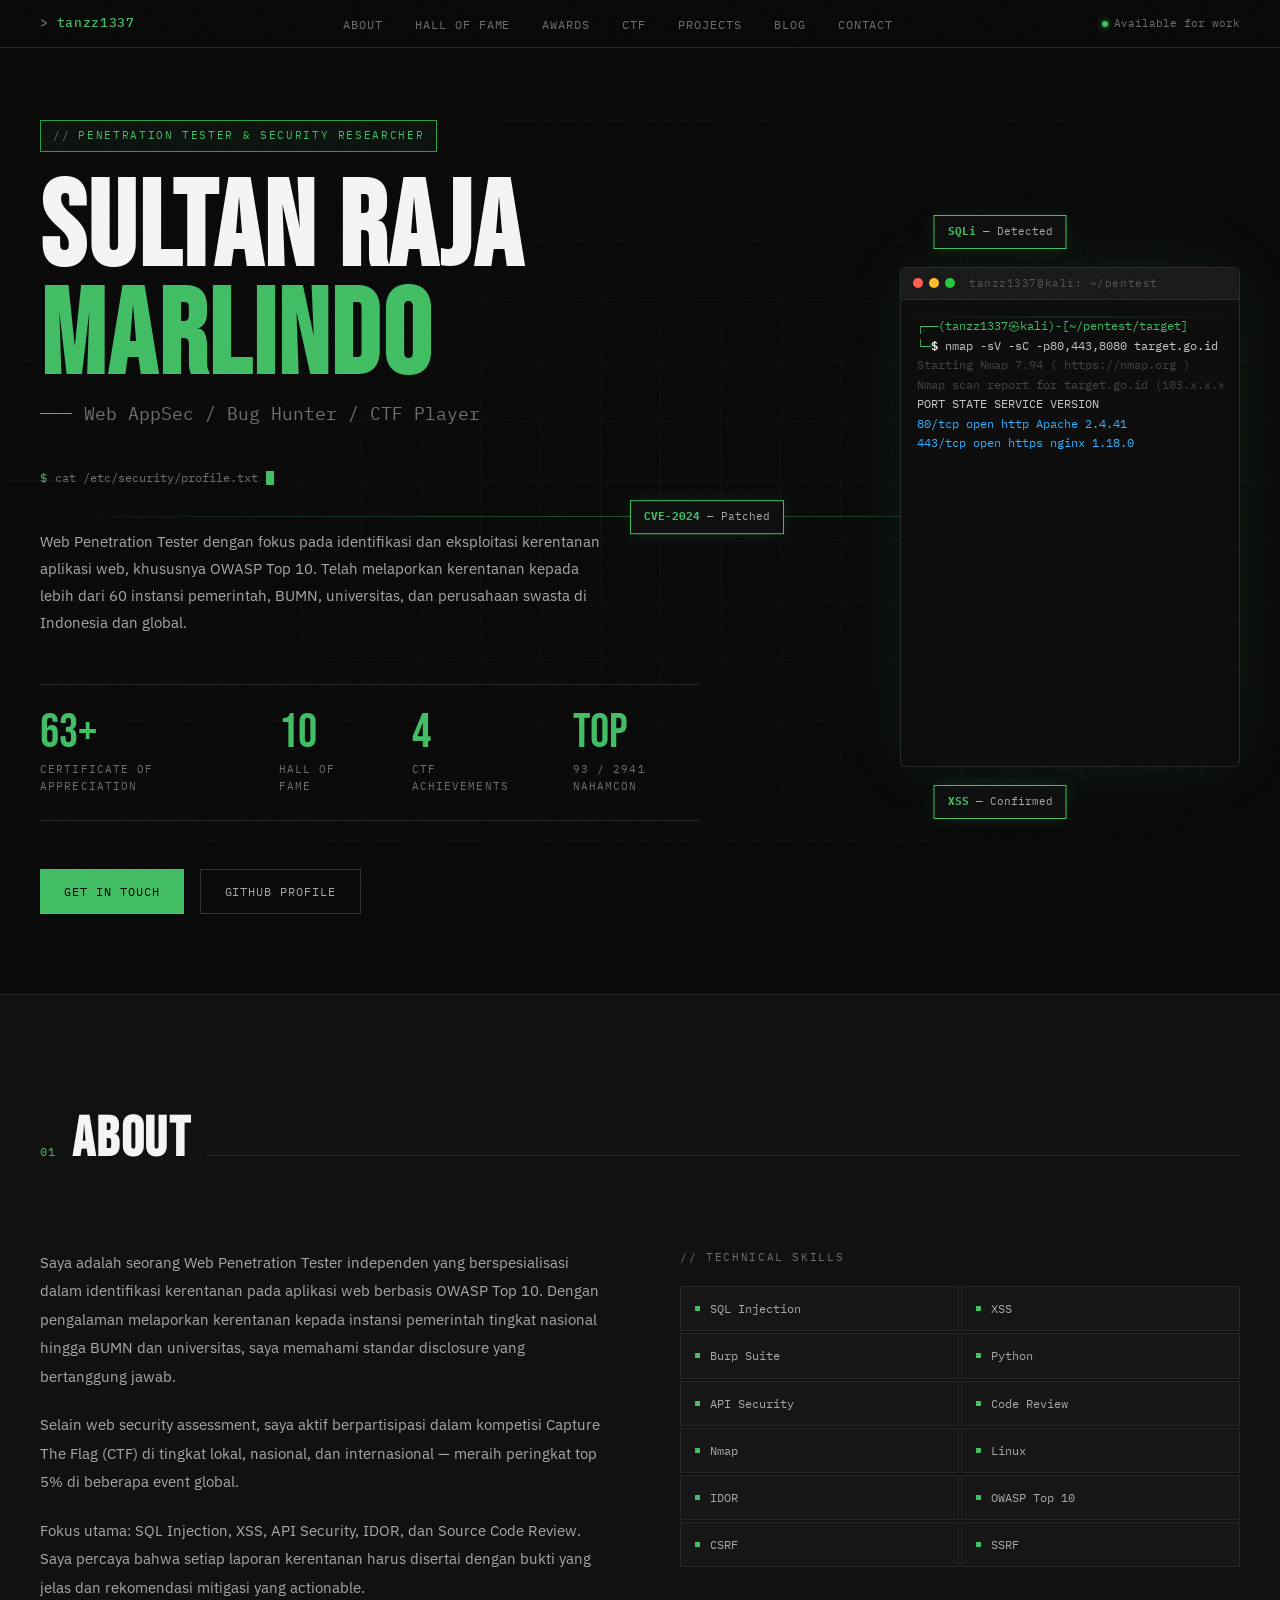
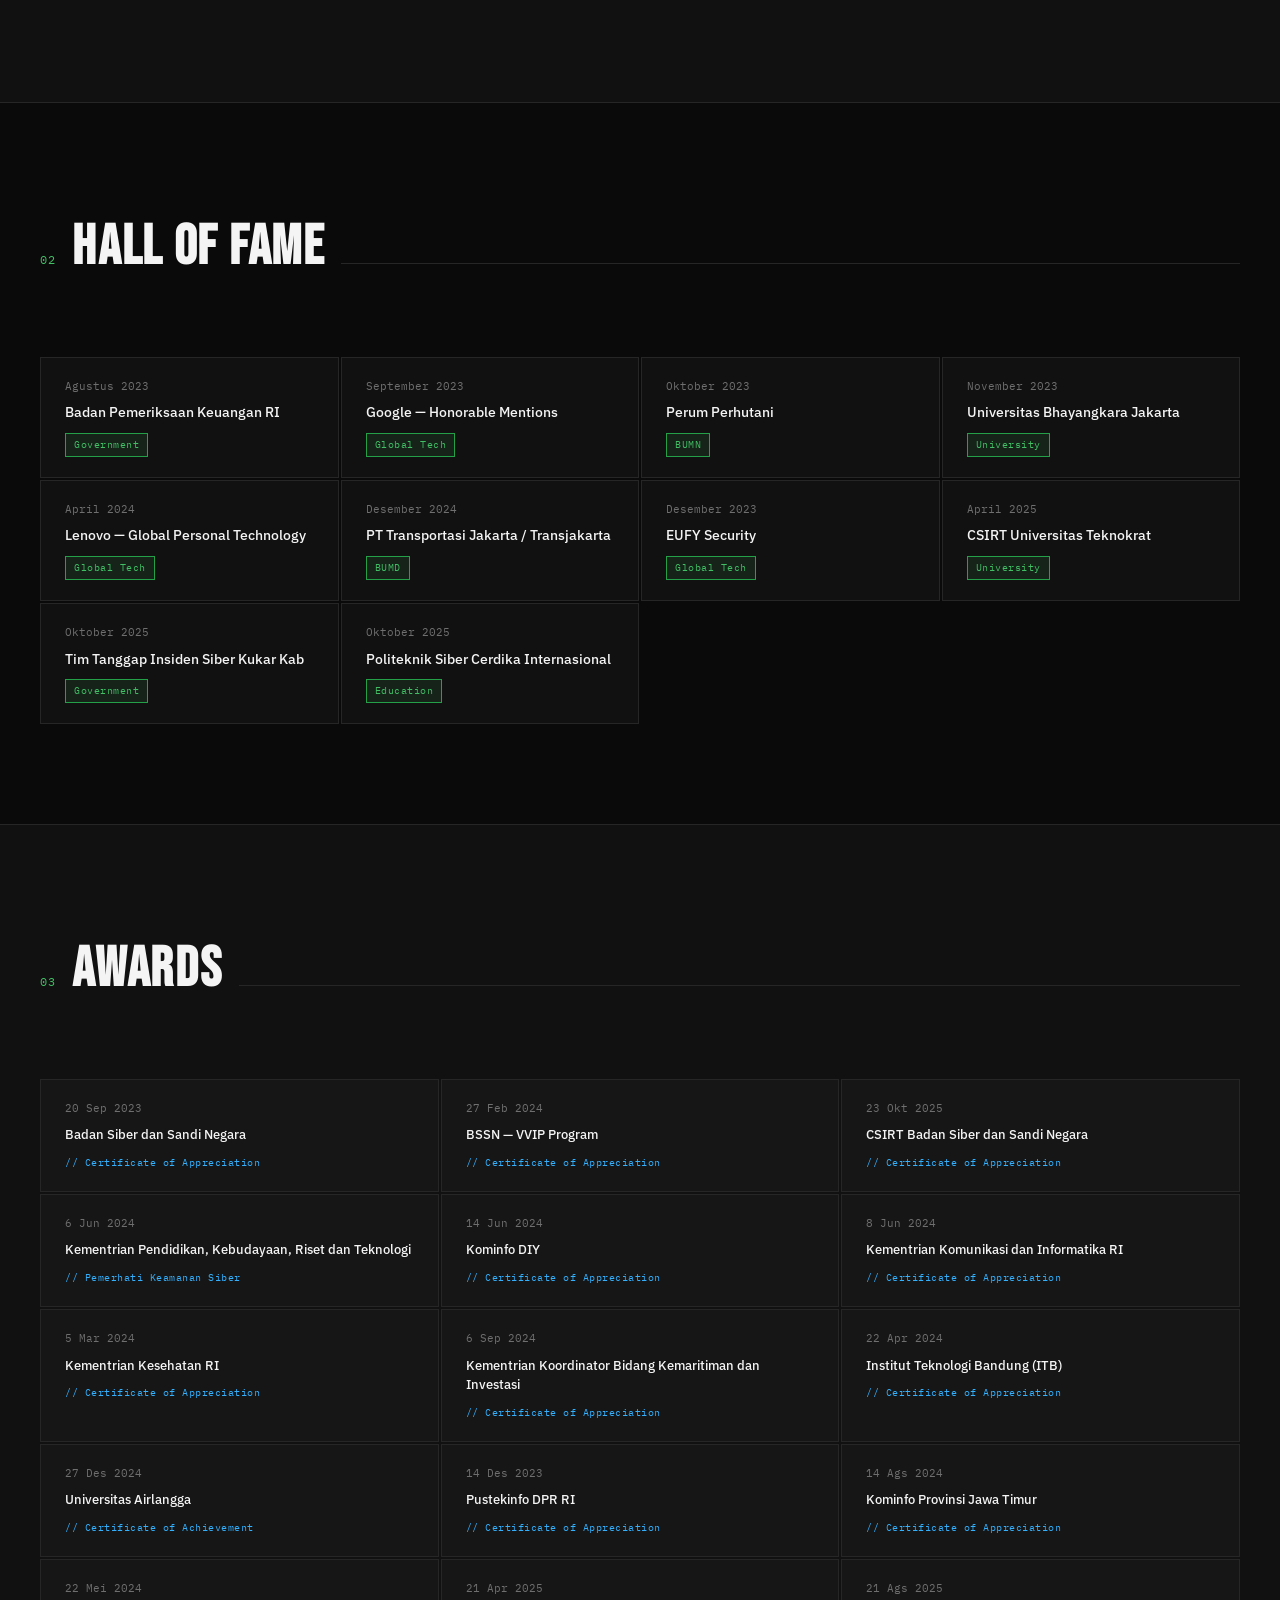
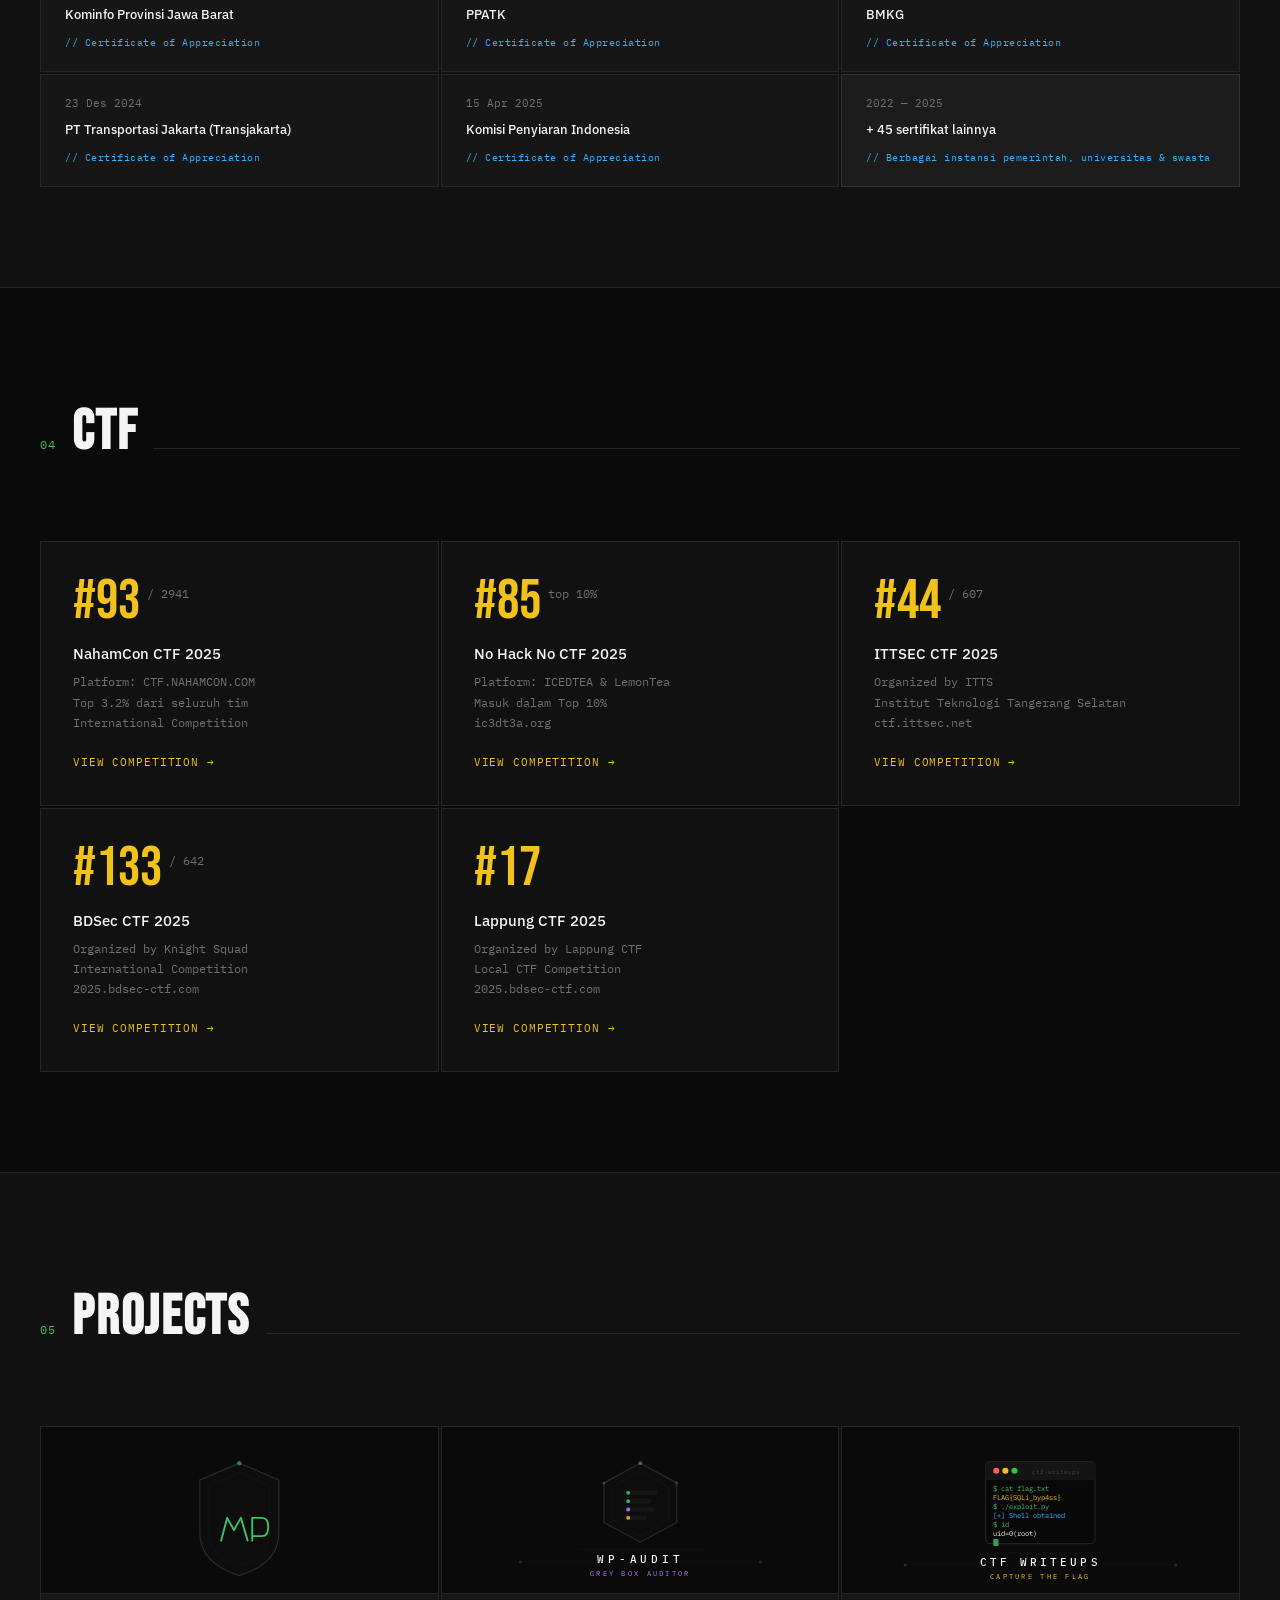
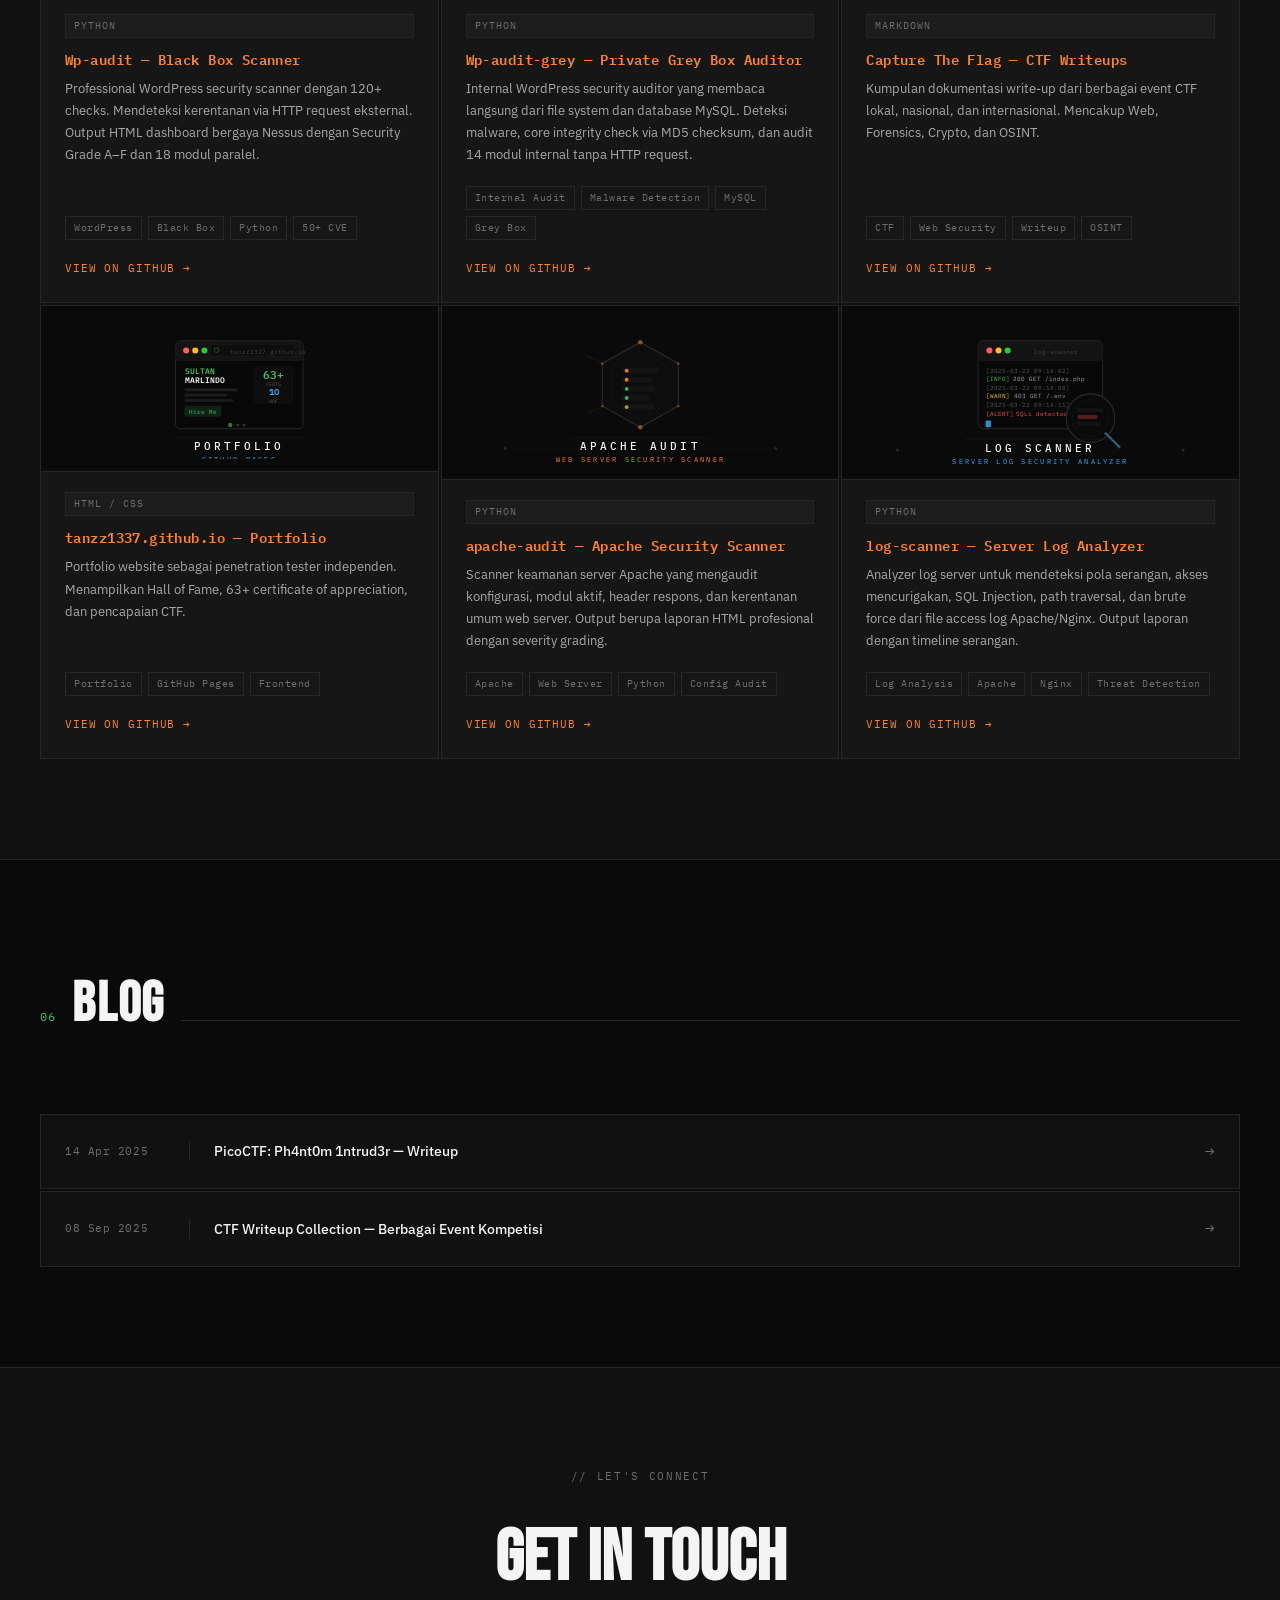
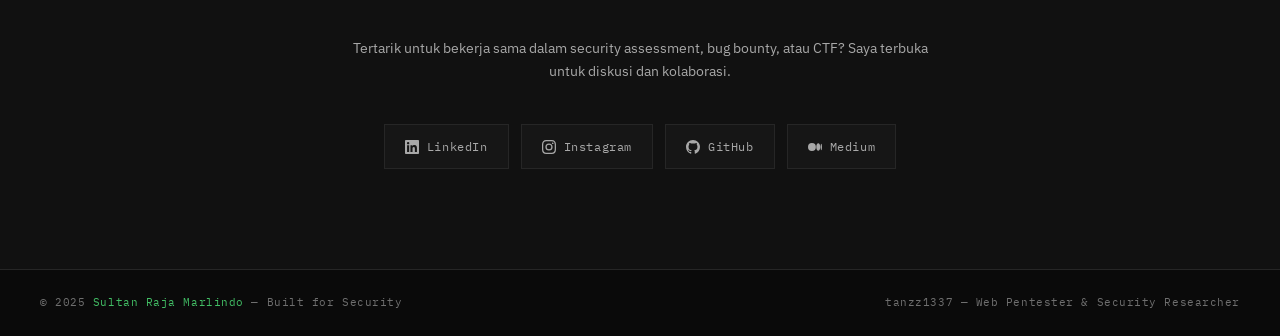
==== commit 26ba8af7: "Update and rename ~index.html2 to index.html" ====
--- a/index.html
+++ b/index.html
@@ -1,1470 +1,1952 @@
-<!DOCTYPE html>
-<html lang="id">
-<head>
-  <meta charset="UTF-8" />
-  <meta name="viewport" content="width=device-width, initial-scale=1.0" />
-  <meta name="description" content="Sultan Raja Marlindo — Web Penetration Tester & Security Researcher. Melaporkan kerentanan kepada 60+ instansi di Indonesia dan global." />
-  <meta name="keywords" content="penetration tester, bug hunter, web security, CTF, OWASP, Indonesia" />
-  <meta property="og:title" content="Sultan Raja Marlindo — Penetration Tester" />
-  <meta property="og:description" content="Web AppSec / Bug Hunter / CTF Player" />
-  <meta property="og:url" content="https://tanzz1337.github.io" />
-  <title>Sultan Raja Marlindo — Penetration Tester</title>
-
-  <link rel="preconnect" href="https://fonts.googleapis.com" />
-  <link rel="preconnect" href="https://fonts.gstatic.com" crossorigin />
-  <link href="https://fonts.googleapis.com/css2?family=JetBrains+Mono:ital,wght@0,300;0,400;0,500;0,600;0,700;1,400&family=Space+Mono:ital,wght@0,400;0,700;1,400&display=swap" rel="stylesheet" />
-
-  <style>
-    /* ─── RESET & BASE ─────────────────────────────────────── */
-    *, *::before, *::after { box-sizing: border-box; margin: 0; padding: 0; }
-
-    :root {
-      --bg:        #0a0a0a;
-      --bg2:       #0f0f0f;
-      --bg3:       #141414;
-      --surface:   #1a1a1a;
-      --border:    #222;
-      --border2:   #2a2a2a;
-      --green:     #00ff88;
-      --green-dim: #00cc6a;
-      --green-glow:#00ff8833;
-      --cyan:      #00d4ff;
-      --red:       #ff4757;
-      --yellow:    #ffd32a;
-      --text:      #e0e0e0;
-      --text-dim:  #888;
-      --text-muted:#555;
-      --font-mono: 'JetBrains Mono', 'Space Mono', monospace;
-      --radius:    4px;
-      --transition: 0.2s ease;
-    }
-
-    html { scroll-behavior: smooth; }
-
-    body {
-      background: var(--bg);
-      color: var(--text);
-      font-family: var(--font-mono);
-      font-size: 14px;
-      line-height: 1.7;
-      overflow-x: hidden;
-    }
-
-    /* scanline overlay */
-    body::before {
-      content: '';
-      position: fixed;
-      inset: 0;
-      background: repeating-linear-gradient(
-        0deg,
-        transparent,
-        transparent 2px,
-        rgba(0,0,0,0.03) 2px,
-        rgba(0,0,0,0.03) 4px
-      );
-      pointer-events: none;
-      z-index: 9999;
-    }
-
-    a { color: var(--green); text-decoration: none; transition: color var(--transition); }
-    a:hover { color: var(--cyan); }
-    a:focus-visible {
-      outline: 2px solid var(--green);
-      outline-offset: 3px;
-      border-radius: 2px;
-    }
-
-    /* ─── SCROLLBAR ────────────────────────────────────────── */
-    ::-webkit-scrollbar { width: 6px; }
-    ::-webkit-scrollbar-track { background: var(--bg2); }
-    ::-webkit-scrollbar-thumb { background: var(--border2); border-radius: 3px; }
-    ::-webkit-scrollbar-thumb:hover { background: var(--green-dim); }
-
-    /* ─── NAV ──────────────────────────────────────────────── */
-    nav {
-      position: fixed;
-      top: 0; left: 0; right: 0;
-      z-index: 1000;
-      background: rgba(10,10,10,0.92);
-      backdrop-filter: blur(12px);
-      -webkit-backdrop-filter: blur(12px);
-      border-bottom: 1px solid var(--border);
-      padding: 0 2rem;
-      height: 56px;
-      display: flex;
-      align-items: center;
-      justify-content: space-between;
-    }
-
-    .nav-logo {
-      color: var(--green);
-      font-weight: 700;
-      font-size: 15px;
-      letter-spacing: 0.05em;
-    }
-    .nav-logo::before { content: '$ '; color: var(--text-muted); }
-
-    .nav-links {
-      display: flex;
-      gap: 1.5rem;
-      list-style: none;
-    }
-
-    .nav-links a {
-      color: var(--text-dim);
-      font-size: 12px;
-      letter-spacing: 0.08em;
-      text-transform: uppercase;
-      transition: color var(--transition);
-    }
-    .nav-links a:hover { color: var(--green); }
-
-    /* hamburger */
-    .nav-toggle {
-      display: none;
-      flex-direction: column;
-      gap: 5px;
-      cursor: pointer;
-      background: none;
-      border: none;
-      padding: 4px;
-    }
-    .nav-toggle span {
-      display: block;
-      width: 22px;
-      height: 2px;
-      background: var(--text-dim);
-      transition: all var(--transition);
-    }
-    .nav-toggle.open span:nth-child(1) { transform: translateY(7px) rotate(45deg); }
-    .nav-toggle.open span:nth-child(2) { opacity: 0; }
-    .nav-toggle.open span:nth-child(3) { transform: translateY(-7px) rotate(-45deg); }
-
-    @media (max-width: 768px) {
-      .nav-toggle { display: flex; }
-      .nav-links {
-        position: fixed;
-        top: 56px; left: 0; right: 0;
-        background: rgba(10,10,10,0.98);
-        border-bottom: 1px solid var(--border);
-        flex-direction: column;
-        gap: 0;
-        padding: 1rem 0;
-        transform: translateY(-110%);
-        transition: transform 0.3s ease;
-      }
-      .nav-links.open { transform: translateY(0); }
-      .nav-links li { padding: 0; }
-      .nav-links a {
-        display: block;
-        padding: 0.75rem 2rem;
-        font-size: 13px;
-      }
-    }
-
-    /* ─── LAYOUT ───────────────────────────────────────────── */
-    main { padding-top: 56px; }
-
-    section {
-      max-width: 900px;
-      margin: 0 auto;
-      padding: 5rem 2rem;
-    }
-
-    .section-label {
-      font-size: 11px;
-      color: var(--text-muted);
-      letter-spacing: 0.15em;
-      text-transform: uppercase;
-      margin-bottom: 2.5rem;
-      display: flex;
-      align-items: center;
-      gap: 1rem;
-    }
-    .section-label::before {
-      content: attr(data-num);
-      color: var(--green);
-      font-size: 13px;
-      font-weight: 600;
-    }
-    .section-label::after {
-      content: '';
-      flex: 1;
-      height: 1px;
-      background: var(--border);
-    }
-
-    /* ─── HERO ─────────────────────────────────────────────── */
-    #hero {
-      min-height: 100vh;
-      display: flex;
-      align-items: center;
-      padding-top: 56px;
-      position: relative;
-      overflow: hidden;
-      max-width: 100%;
-    }
-
-    #hero::before {
-      content: '';
-      position: absolute;
-      top: 20%;
-      right: -10%;
-      width: 500px;
-      height: 500px;
-      background: radial-gradient(circle, var(--green-glow) 0%, transparent 70%);
-      pointer-events: none;
-      animation: pulse-glow 4s ease-in-out infinite;
-    }
-
-    @keyframes pulse-glow {
-      0%, 100% { opacity: 0.5; transform: scale(1); }
-      50%       { opacity: 0.8; transform: scale(1.05); }
-    }
-
-    .hero-inner {
-      max-width: 900px;
-      margin: 0 auto;
-      padding: 0 2rem;
-      width: 100%;
-    }
-
-    .hero-status {
-      display: inline-flex;
-      align-items: center;
-      gap: 0.5rem;
-      font-size: 11px;
-      color: var(--text-dim);
-      letter-spacing: 0.1em;
-      text-transform: uppercase;
-      margin-bottom: 2rem;
-      border: 1px solid var(--border2);
-      padding: 0.4rem 0.8rem;
-      border-radius: 2px;
-    }
-    .hero-status .dot {
-      width: 6px;
-      height: 6px;
-      border-radius: 50%;
-      background: var(--green);
-      animation: blink 1.5s ease-in-out infinite;
-    }
-    @keyframes blink { 0%, 100% { opacity: 1; } 50% { opacity: 0.3; } }
-
-    .hero-prompt {
-      font-size: 12px;
-      color: var(--text-muted);
-      margin-bottom: 1rem;
-    }
-    .hero-prompt::before { content: '$ cat /etc/security/profile.txt'; }
-
-    .hero-name {
-      font-size: clamp(2rem, 6vw, 3.5rem);
-      font-weight: 700;
-      color: #fff;
-      line-height: 1.1;
-      margin-bottom: 0.5rem;
-      letter-spacing: -0.02em;
-    }
-
-    .hero-role {
-      font-size: clamp(0.9rem, 2vw, 1.1rem);
-      color: var(--green);
-      margin-bottom: 1.5rem;
-      letter-spacing: 0.05em;
-    }
-
-    .hero-bio {
-      font-size: 13px;
-      color: var(--text-dim);
-      max-width: 580px;
-      line-height: 1.8;
-      margin-bottom: 2.5rem;
-      border-left: 2px solid var(--border2);
-      padding-left: 1rem;
-    }
-
-    .hero-stats {
-      display: flex;
-      gap: 2.5rem;
-      margin-bottom: 2.5rem;
-      flex-wrap: wrap;
-    }
-    .stat {
-      display: flex;
-      flex-direction: column;
-      gap: 0.2rem;
-    }
-    .stat-value {
-      font-size: 1.8rem;
-      font-weight: 700;
-      color: var(--green);
-      line-height: 1;
-    }
-    .stat-label {
-      font-size: 10px;
-      color: var(--text-muted);
-      letter-spacing: 0.12em;
-      text-transform: uppercase;
-    }
-
-    .hero-cta {
-      display: flex;
-      gap: 1rem;
-      flex-wrap: wrap;
-    }
-
-    .btn {
-      display: inline-flex;
-      align-items: center;
-      gap: 0.5rem;
-      padding: 0.65rem 1.25rem;
-      font-family: var(--font-mono);
-      font-size: 12px;
-      letter-spacing: 0.08em;
-      border-radius: var(--radius);
-      cursor: pointer;
-      transition: all var(--transition);
-      white-space: nowrap;
-    }
-    .btn-primary {
-      background: var(--green);
-      color: #000;
-      font-weight: 700;
-      border: 1px solid var(--green);
-    }
-    .btn-primary:hover {
-      background: var(--cyan);
-      border-color: var(--cyan);
-      color: #000;
-      transform: translateY(-1px);
-      box-shadow: 0 4px 20px rgba(0,212,255,0.3);
-    }
-    .btn-outline {
-      background: transparent;
-      color: var(--text-dim);
-      border: 1px solid var(--border2);
-    }
-    .btn-outline:hover {
-      border-color: var(--green);
-      color: var(--green);
-      transform: translateY(-1px);
-    }
-
-    /* floating terminal badge */
-    .hero-terminal {
-      position: absolute;
-      bottom: 8%;
-      right: 5%;
-      background: var(--surface);
-      border: 1px solid var(--border2);
-      border-radius: var(--radius);
-      padding: 0.75rem 1rem;
-      font-size: 11px;
-      color: var(--text-dim);
-      min-width: 200px;
-      animation: float 3s ease-in-out infinite;
-    }
-    @keyframes float {
-      0%, 100% { transform: translateY(0); }
-      50%       { transform: translateY(-6px); }
-    }
-    .hero-terminal .t-header {
-      display: flex;
-      gap: 5px;
-      margin-bottom: 0.6rem;
-      align-items: center;
-    }
-    .hero-terminal .t-dot {
-      width: 8px; height: 8px;
-      border-radius: 50%;
-    }
-    .t-red    { background: #ff5f57; }
-    .t-yellow { background: #febc2e; }
-    .t-green  { background: #28c840; }
-    .t-title  { font-size: 10px; color: var(--text-muted); margin-left: 4px; letter-spacing: 0.05em; }
-    .t-line   { margin-bottom: 2px; }
-    .t-line .green { color: var(--green); }
-    .t-line .red   { color: var(--red); }
-    .t-line .cyan  { color: var(--cyan); }
-    .cursor {
-      display: inline-block;
-      width: 7px; height: 1em;
-      background: var(--green);
-      vertical-align: text-bottom;
-      animation: cursor-blink 1s step-end infinite;
-    }
-    @keyframes cursor-blink { 0%, 100% { opacity: 1; } 50% { opacity: 0; } }
-
-    @media (max-width: 600px) {
-      .hero-terminal { display: none; }
-      #hero::before { display: none; }
-    }
-
-    /* ─── ABOUT ────────────────────────────────────────────── */
-    #about h2 {
-      font-size: clamp(1.4rem, 3vw, 1.8rem);
-      font-weight: 700;
-      color: #fff;
-      margin-bottom: 1.5rem;
-    }
-
-    #about p {
-      color: var(--text-dim);
-      font-size: 13px;
-      line-height: 1.9;
-      margin-bottom: 1rem;
-      max-width: 660px;
-    }
-
-    .skills-label {
-      font-size: 10px;
-      color: var(--text-muted);
-      letter-spacing: 0.15em;
-      text-transform: uppercase;
-      margin: 2rem 0 1rem;
-    }
-    .skills-label::before { content: '// '; color: var(--border2); }
-
-    .skills-grid {
-      display: flex;
-      flex-wrap: wrap;
-      gap: 0.5rem;
-    }
-
-    .skill-tag {
-      padding: 0.35rem 0.7rem;
-      border: 1px solid var(--border2);
-      border-radius: 2px;
-      font-size: 11px;
-      color: var(--text-dim);
-      letter-spacing: 0.05em;
-      transition: all var(--transition);
-      cursor: default;
-    }
-    .skill-tag:hover {
-      border-color: var(--green);
-      color: var(--green);
-      background: var(--green-glow);
-    }
-
-    /* ─── HALL OF FAME ─────────────────────────────────────── */
-    .hof-grid {
-      display: grid;
-      grid-template-columns: repeat(auto-fill, minmax(260px, 1fr));
-      gap: 1px;
-      background: var(--border);
-      border: 1px solid var(--border);
-    }
-
-    .hof-item {
-      background: var(--bg2);
-      padding: 1.25rem 1.5rem;
-      transition: background var(--transition);
-      position: relative;
-    }
-    .hof-item:hover { background: var(--surface); }
-    .hof-item::before {
-      content: '';
-      position: absolute;
-      left: 0; top: 0; bottom: 0;
-      width: 2px;
-      background: transparent;
-      transition: background var(--transition);
-    }
-    .hof-item:hover::before { background: var(--green); }
-
-    .hof-date {
-      font-size: 10px;
-      color: var(--text-muted);
-      letter-spacing: 0.1em;
-      margin-bottom: 0.4rem;
-    }
-    .hof-org {
-      font-size: 13px;
-      color: var(--text);
-      font-weight: 500;
-      margin-bottom: 0.3rem;
-    }
-    .hof-badge {
-      display: inline-block;
-      font-size: 9px;
-      padding: 0.15rem 0.5rem;
-      border-radius: 2px;
-      letter-spacing: 0.1em;
-      text-transform: uppercase;
-      font-weight: 600;
-    }
-    .badge-gov      { background: rgba(0,255,136,0.1); color: var(--green); border: 1px solid rgba(0,255,136,0.2); }
-    .badge-tech     { background: rgba(0,212,255,0.1); color: var(--cyan);  border: 1px solid rgba(0,212,255,0.2); }
-    .badge-bumn     { background: rgba(255,215,0,0.1); color: var(--yellow);border: 1px solid rgba(255,215,0,0.2); }
-    .badge-uni      { background: rgba(255,71,87,0.1); color: var(--red);   border: 1px solid rgba(255,71,87,0.2); }
-    .badge-bumd     { background: rgba(255,215,0,0.1); color: var(--yellow);border: 1px solid rgba(255,215,0,0.2); }
-    .badge-edu      { background: rgba(0,212,255,0.1); color: var(--cyan);  border: 1px solid rgba(0,212,255,0.2); }
-
-    /* ─── AWARDS ───────────────────────────────────────────── */
-    .awards-list {
-      display: flex;
-      flex-direction: column;
-      gap: 0;
-      border: 1px solid var(--border);
-    }
-
-    .award-item {
-      display: grid;
-      grid-template-columns: 140px 1fr;
-      gap: 1rem;
-      padding: 1rem 1.25rem;
-      border-bottom: 1px solid var(--border);
-      transition: background var(--transition);
-      align-items: start;
-    }
-    .award-item:last-child { border-bottom: none; }
-    .award-item:hover { background: var(--surface); }
-
-    .award-date {
-      font-size: 11px;
-      color: var(--text-muted);
-      padding-top: 2px;
-      white-space: nowrap;
-    }
-    .award-org {
-      font-size: 13px;
-      color: var(--text);
-      font-weight: 500;
-    }
-    .award-type {
-      font-size: 11px;
-      color: var(--text-muted);
-      margin-top: 2px;
-    }
-    .award-type::before { content: '// '; color: var(--border2); }
-
-    .awards-more {
-      padding: 1rem 1.25rem;
-      color: var(--text-muted);
-      font-size: 12px;
-      font-style: italic;
-      background: var(--bg3);
-    }
-
-    @media (max-width: 500px) {
-      .award-item { grid-template-columns: 1fr; gap: 0.25rem; }
-    }
-
-    /* ─── CTF ──────────────────────────────────────────────── */
-    .ctf-grid {
-      display: grid;
-      grid-template-columns: repeat(auto-fill, minmax(280px, 1fr));
-      gap: 1rem;
-    }
-
-    .ctf-card {
-      background: var(--bg2);
-      border: 1px solid var(--border);
-      border-radius: var(--radius);
-      padding: 1.5rem;
-      transition: all var(--transition);
-      position: relative;
-      overflow: hidden;
-    }
-    .ctf-card::before {
-      content: '';
-      position: absolute;
-      top: 0; left: 0; right: 0;
-      height: 2px;
-      background: linear-gradient(90deg, var(--green), transparent);
-      opacity: 0;
-      transition: opacity var(--transition);
-    }
-    .ctf-card:hover {
-      border-color: var(--border2);
-      transform: translateY(-2px);
-      box-shadow: 0 8px 30px rgba(0,0,0,0.4);
-    }
-    .ctf-card:hover::before { opacity: 1; }
-
-    .ctf-rank {
-      font-size: 1.6rem;
-      font-weight: 700;
-      color: var(--green);
-      margin-bottom: 0.5rem;
-    }
-    .ctf-event {
-      font-size: 13px;
-      color: #fff;
-      font-weight: 500;
-      margin-bottom: 0.5rem;
-    }
-    .ctf-meta {
-      font-size: 11px;
-      color: var(--text-muted);
-      line-height: 1.7;
-      margin-bottom: 1rem;
-    }
-    .ctf-link {
-      font-size: 11px;
-      color: var(--text-muted);
-      letter-spacing: 0.05em;
-      border: 1px solid var(--border2);
-      padding: 0.3rem 0.6rem;
-      border-radius: 2px;
-      transition: all var(--transition);
-      display: inline-block;
-    }
-    .ctf-link:hover {
-      border-color: var(--green);
-      color: var(--green);
-    }
-
-    /* ─── PROJECTS ─────────────────────────────────────────── */
-    .projects-grid {
-      display: grid;
-      grid-template-columns: repeat(auto-fill, minmax(280px, 1fr));
-      gap: 1rem;
-    }
-
-    .project-card {
-      background: var(--bg2);
-      border: 1px solid var(--border);
-      border-radius: var(--radius);
-      padding: 1.5rem;
-      display: flex;
-      flex-direction: column;
-      gap: 0.75rem;
-      transition: all var(--transition);
-    }
-    .project-card:hover {
-      border-color: var(--border2);
-      transform: translateY(-2px);
-      box-shadow: 0 8px 30px rgba(0,0,0,0.4);
-    }
-
-    .project-header {
-      display: flex;
-      align-items: flex-start;
-      justify-content: space-between;
-      gap: 1rem;
-    }
-    .project-icon {
-      font-size: 1.2rem;
-      opacity: 0.7;
-    }
-    .project-name {
-      font-size: 13px;
-      font-weight: 700;
-      color: var(--green);
-      letter-spacing: 0.05em;
-      text-transform: uppercase;
-    }
-    .project-subtitle {
-      font-size: 10px;
-      color: var(--text-muted);
-      letter-spacing: 0.1em;
-      text-transform: uppercase;
-      margin-top: 2px;
-    }
-    .project-lang {
-      font-size: 10px;
-      color: var(--cyan);
-      border: 1px solid rgba(0,212,255,0.2);
-      padding: 0.2rem 0.5rem;
-      border-radius: 2px;
-      white-space: nowrap;
-      flex-shrink: 0;
-    }
-    .project-desc {
-      font-size: 12px;
-      color: var(--text-dim);
-      line-height: 1.7;
-      flex: 1;
-    }
-    .project-tags {
-      display: flex;
-      flex-wrap: wrap;
-      gap: 0.4rem;
-    }
-    .project-tag {
-      font-size: 10px;
-      color: var(--text-muted);
-      border: 1px solid var(--border2);
-      padding: 0.15rem 0.45rem;
-      border-radius: 2px;
-      letter-spacing: 0.05em;
-    }
-    .project-link {
-      font-size: 11px;
-      color: var(--text-muted);
-      letter-spacing: 0.05em;
-      transition: color var(--transition);
-      margin-top: auto;
-    }
-    .project-link:hover { color: var(--green); }
-    .project-link::before { content: '→ '; }
-
-    /* ─── BLOG ─────────────────────────────────────────────── */
-    .blog-list {
-      display: flex;
-      flex-direction: column;
-      gap: 0;
-      border: 1px solid var(--border);
-    }
-
-    .blog-item {
-      display: grid;
-      grid-template-columns: 120px 1fr auto;
-      gap: 1rem;
-      padding: 1.25rem 1.5rem;
-      border-bottom: 1px solid var(--border);
-      align-items: center;
-      transition: background var(--transition);
-      text-decoration: none;
-    }
-    .blog-item:last-child { border-bottom: none; }
-    .blog-item:hover { background: var(--surface); }
-    .blog-date {
-      font-size: 11px;
-      color: var(--text-muted);
-    }
-    .blog-title {
-      font-size: 13px;
-      color: var(--text);
-      transition: color var(--transition);
-    }
-    .blog-item:hover .blog-title { color: var(--green); }
-    .blog-arrow {
-      color: var(--text-muted);
-      font-size: 16px;
-      transition: transform var(--transition), color var(--transition);
-    }
-    .blog-item:hover .blog-arrow {
-      transform: translateX(4px);
-      color: var(--green);
-    }
-
-    @media (max-width: 500px) {
-      .blog-item { grid-template-columns: 1fr auto; }
-      .blog-date { display: none; }
-    }
-
-    /* ─── CONTACT ──────────────────────────────────────────── */
-    #contact {
-      text-align: center;
-      padding-bottom: 8rem;
-    }
-    #contact h2 {
-      font-size: clamp(1.4rem, 3vw, 1.8rem);
-      color: #fff;
-      margin-bottom: 0.75rem;
-    }
-    #contact p {
-      font-size: 13px;
-      color: var(--text-muted);
-      max-width: 480px;
-      margin: 0 auto 2.5rem;
-      line-height: 1.8;
-    }
-
-    .social-links {
-      display: flex;
-      justify-content: center;
-      gap: 1rem;
-      flex-wrap: wrap;
-    }
-
-    .social-link {
-      display: inline-flex;
-      align-items: center;
-      gap: 0.5rem;
-      padding: 0.65rem 1.25rem;
-      border: 1px solid var(--border2);
-      border-radius: var(--radius);
-      color: var(--text-dim);
-      font-size: 12px;
-      letter-spacing: 0.08em;
-      transition: all var(--transition);
-    }
-    .social-link:hover {
-      border-color: var(--green);
-      color: var(--green);
-      transform: translateY(-2px);
-    }
-
-    /* ─── FOOTER ───────────────────────────────────────────── */
-    footer {
-      border-top: 1px solid var(--border);
-      padding: 1.5rem 2rem;
-      text-align: center;
-      font-size: 11px;
-      color: var(--text-muted);
-      display: flex;
-      align-items: center;
-      justify-content: center;
-      gap: 0.5rem;
-      flex-wrap: wrap;
-    }
-    footer span { color: var(--text-muted); }
-
-    /* ─── DIVIDER ──────────────────────────────────────────── */
-    .divider {
-      border: none;
-      border-top: 1px solid var(--border);
-      margin: 0;
-    }
-
-    /* ─── FADE IN ANIMATION ────────────────────────────────── */
-    .fade-in {
-      opacity: 0;
-      transform: translateY(16px);
-      transition: opacity 0.5s ease, transform 0.5s ease;
-    }
-    .fade-in.visible {
-      opacity: 1;
-      transform: none;
-    }
-  </style>
-</head>
-
-<body>
-  <!-- ── NAV ── -->
-  <nav role="navigation" aria-label="Main navigation">
-    <div class="nav-logo">tanzz1337</div>
-    <button class="nav-toggle" aria-label="Toggle menu" aria-expanded="false">
-      <span></span><span></span><span></span>
-    </button>
-    <ul class="nav-links" role="list">
-      <li><a href="#about">About</a></li>
-      <li><a href="#hof">Hall of Fame</a></li>
-      <li><a href="#awards">Awards</a></li>
-      <li><a href="#ctf">CTF</a></li>
-      <li><a href="#projects">Projects</a></li>
-      <li><a href="#blog">Blog</a></li>
-      <li><a href="#contact">Contact</a></li>
-    </ul>
-  </nav>
-
-  <main>
-    <!-- ── HERO ── -->
-    <section id="hero" aria-label="Hero">
-      <div class="hero-inner">
-        <div class="hero-status">
-          <span class="dot" aria-hidden="true"></span>
-          Available for work
-        </div>
-
-        <div class="hero-prompt" aria-hidden="true"></div>
-
-        <h1 class="hero-name">Sultan Raja Marlindo</h1>
-        <p class="hero-role">Web AppSec / Bug Hunter / CTF Player</p>
-
-        <p class="hero-bio">
-          Web Penetration Tester dengan fokus pada identifikasi dan eksploitasi kerentanan aplikasi web,
-          khususnya OWASP Top 10. Telah melaporkan kerentanan kepada lebih dari 60 instansi pemerintah,
-          BUMN, universitas, dan perusahaan swasta di Indonesia dan global.
-        </p>
-
-        <div class="hero-stats" aria-label="Statistics">
-          <div class="stat">
-            <span class="stat-value">63+</span>
-            <span class="stat-label">Certificate of Appreciation</span>
-          </div>
-          <div class="stat">
-            <span class="stat-value">10</span>
-            <span class="stat-label">Hall of Fame</span>
-          </div>
-          <div class="stat">
-            <span class="stat-value">4</span>
-            <span class="stat-label">CTF Achievements</span>
-          </div>
-          <div class="stat">
-            <span class="stat-value">Top</span>
-            <span class="stat-label">93 / 2941 NahamCon</span>
-          </div>
-        </div>
-
-        <div class="hero-cta">
-          <a href="#contact" class="btn btn-primary">Get in Touch</a>
-          <a href="https://github.com/tanzz1337" target="_blank" rel="noopener noreferrer" class="btn btn-outline">GitHub Profile</a>
-        </div>
-      </div>
-
-      <!-- floating terminal -->
-      <div class="hero-terminal" aria-hidden="true">
-        <div class="t-header">
-          <span class="t-dot t-red"></span>
-          <span class="t-dot t-yellow"></span>
-          <span class="t-dot t-green"></span>
-          <span class="t-title">tanzz1337@kali: ~/pentest</span>
-        </div>
-        <div class="t-line"><span class="green">$</span> sqlmap --batch --dbs</div>
-        <div class="t-line"><span class="red">[VULN]</span> SQLi Detected</div>
-        <div class="t-line"><span class="green">$</span> xss-scan --target app</div>
-        <div class="t-line"><span class="cyan">[INFO]</span> XSS Confirmed</div>
-        <div class="t-line"><span class="green">$</span> <span class="cursor"></span></div>
-      </div>
-    </section>
-
-    <hr class="divider" />
-
-    <!-- ── ABOUT ── -->
-    <section id="about" class="fade-in">
-      <p class="section-label" data-num="01">About</p>
-      <h2>Penetration Tester &amp; Security Researcher</h2>
-
-      <p>
-        Saya adalah seorang Web Penetration Tester independen yang berspesialisasi dalam
-        identifikasi kerentanan pada aplikasi web berbasis OWASP Top 10. Dengan pengalaman
-        melaporkan kerentanan kepada instansi pemerintah tingkat nasional hingga BUMN dan
-        universitas, saya memahami standar disclosure yang bertanggung jawab.
-      </p>
-      <p>
-        Selain web security assessment, saya aktif berpartisipasi dalam kompetisi
-        Capture The Flag (CTF) di tingkat lokal, nasional, dan internasional —
-        meraih peringkat top 5% di beberapa event global.
-      </p>
-      <p>
-        Fokus utama: SQL Injection, XSS, API Security, IDOR, dan Source Code Review.
-        Saya percaya bahwa setiap laporan kerentanan harus disertai dengan bukti yang
-        jelas dan rekomendasi mitigasi yang actionable.
-      </p>
-
-      <p class="skills-label">Technical Skills</p>
-      <div class="skills-grid" role="list" aria-label="Technical skills">
-        <span class="skill-tag" role="listitem">SQL Injection</span>
-        <span class="skill-tag" role="listitem">XSS</span>
-        <span class="skill-tag" role="listitem">Burp Suite</span>
-        <span class="skill-tag" role="listitem">Python</span>
-        <span class="skill-tag" role="listitem">API Security</span>
-        <span class="skill-tag" role="listitem">Code Review</span>
-        <span class="skill-tag" role="listitem">Nmap</span>
-        <span class="skill-tag" role="listitem">Linux</span>
-        <span class="skill-tag" role="listitem">IDOR</span>
-        <span class="skill-tag" role="listitem">OWASP Top 10</span>
-        <span class="skill-tag" role="listitem">CSRF</span>
-        <span class="skill-tag" role="listitem">SSRF</span>
-      </div>
-    </section>
-
-    <hr class="divider" />
-
-    <!-- ── HALL OF FAME ── -->
-    <section id="hof" class="fade-in">
-      <p class="section-label" data-num="02">Hall of Fame</p>
-
-      <div class="hof-grid" role="list" aria-label="Hall of Fame entries">
-        <div class="hof-item" role="listitem">
-          <div class="hof-date">Agustus 2023</div>
-          <div class="hof-org">Badan Pemeriksaan Keuangan RI</div>
-          <span class="hof-badge badge-gov">Government</span>
-        </div>
-        <div class="hof-item" role="listitem">
-          <div class="hof-date">September 2023</div>
-          <div class="hof-org">Google — Honorable Mentions</div>
-          <span class="hof-badge badge-tech">Global Tech</span>
-        </div>
-        <div class="hof-item" role="listitem">
-          <div class="hof-date">Oktober 2023</div>
-          <div class="hof-org">Perum Perhutani</div>
-          <span class="hof-badge badge-bumn">BUMN</span>
-        </div>
-        <div class="hof-item" role="listitem">
-          <div class="hof-date">November 2023</div>
-          <div class="hof-org">Universitas Bhayangkara Jakarta</div>
-          <span class="hof-badge badge-uni">University</span>
-        </div>
-        <div class="hof-item" role="listitem">
-          <div class="hof-date">April 2024</div>
-          <div class="hof-org">Lenovo — Global Personal Technology</div>
-          <span class="hof-badge badge-tech">Global Tech</span>
-        </div>
-        <div class="hof-item" role="listitem">
-          <div class="hof-date">Desember 2024</div>
-          <div class="hof-org">PT Transportasi Jakarta / Transjakarta</div>
-          <span class="hof-badge badge-bumd">BUMD</span>
-        </div>
-        <div class="hof-item" role="listitem">
-          <div class="hof-date">Desember 2023</div>
-          <div class="hof-org">EUFY Security</div>
-          <span class="hof-badge badge-tech">Global Tech</span>
-        </div>
-        <div class="hof-item" role="listitem">
-          <div class="hof-date">April 2025</div>
-          <div class="hof-org">CSIRT Universitas Teknokrat</div>
-          <span class="hof-badge badge-uni">University</span>
-        </div>
-        <div class="hof-item" role="listitem">
-          <div class="hof-date">Oktober 2025</div>
-          <div class="hof-org">Tim Tanggap Insiden Siber Kukar Kab.</div>
-          <span class="hof-badge badge-gov">Government</span>
-        </div>
-        <div class="hof-item" role="listitem">
-          <div class="hof-date">Oktober 2025</div>
-          <div class="hof-org">Politeknik Siber Cerdika Internasional</div>
-          <span class="hof-badge badge-edu">Education</span>
-        </div>
-      </div>
-    </section>
-
-    <hr class="divider" />
-
-    <!-- ── AWARDS ── -->
-    <section id="awards" class="fade-in">
-      <p class="section-label" data-num="03">Awards</p>
-
-      <div class="awards-list" role="list" aria-label="Awards and certificates">
-        <div class="award-item" role="listitem">
-          <div class="award-date">20 Sep 2023</div>
-          <div>
-            <div class="award-org">Badan Siber dan Sandi Negara</div>
-            <div class="award-type">Certificate of Appreciation</div>
-          </div>
-        </div>
-        <div class="award-item" role="listitem">
-          <div class="award-date">27 Feb 2024</div>
-          <div>
-            <div class="award-org">BSSN — VVIP Program</div>
-            <div class="award-type">Certificate of Appreciation</div>
-          </div>
-        </div>
-        <div class="award-item" role="listitem">
-          <div class="award-date">23 Okt 2025</div>
-          <div>
-            <div class="award-org">CSIRT Badan Siber dan Sandi Negara</div>
-            <div class="award-type">Certificate of Appreciation</div>
-          </div>
-        </div>
-        <div class="award-item" role="listitem">
-          <div class="award-date">6 Jun 2024</div>
-          <div>
-            <div class="award-org">Kementerian Pendidikan, Kebudayaan, Riset dan Teknologi</div>
-            <div class="award-type">Pemerhati Keamanan Siber</div>
-          </div>
-        </div>
-        <div class="award-item" role="listitem">
-          <div class="award-date">14 Jun 2024</div>
-          <div>
-            <div class="award-org">Kominfo DIY</div>
-            <div class="award-type">Certificate of Appreciation</div>
-          </div>
-        </div>
-        <div class="award-item" role="listitem">
-          <div class="award-date">8 Jun 2024</div>
-          <div>
-            <div class="award-org">Kementerian Komunikasi dan Informatika RI</div>
-            <div class="award-type">Certificate of Appreciation</div>
-          </div>
-        </div>
-        <div class="award-item" role="listitem">
-          <div class="award-date">5 Mar 2024</div>
-          <div>
-            <div class="award-org">Kementerian Kesehatan RI</div>
-            <div class="award-type">Certificate of Appreciation</div>
-          </div>
-        </div>
-        <div class="award-item" role="listitem">
-          <div class="award-date">6 Sep 2024</div>
-          <div>
-            <div class="award-org">Kementerian Koordinator Bidang Kemaritiman dan Investasi</div>
-            <div class="award-type">Certificate of Appreciation</div>
-          </div>
-        </div>
-        <div class="award-item" role="listitem">
-          <div class="award-date">22 Apr 2024</div>
-          <div>
-            <div class="award-org">Institut Teknologi Bandung (ITB)</div>
-            <div class="award-type">Certificate of Appreciation</div>
-          </div>
-        </div>
-        <div class="award-item" role="listitem">
-          <div class="award-date">27 Des 2024</div>
-          <div>
-            <div class="award-org">Universitas Airlangga</div>
-            <div class="award-type">Certificate of Achievement</div>
-          </div>
-        </div>
-        <div class="award-item" role="listitem">
-          <div class="award-date">14 Des 2023</div>
-          <div>
-            <div class="award-org">Pustekinfo DPR RI</div>
-            <div class="award-type">Certificate of Appreciation</div>
-          </div>
-        </div>
-        <div class="award-item" role="listitem">
-          <div class="award-date">14 Ags 2024</div>
-          <div>
-            <div class="award-org">Kominfo Provinsi Jawa Timur</div>
-            <div class="award-type">Certificate of Appreciation</div>
-          </div>
-        </div>
-        <div class="award-item" role="listitem">
-          <div class="award-date">22 Mei 2024</div>
-          <div>
-            <div class="award-org">Kominfo Provinsi Jawa Barat</div>
-            <div class="award-type">Certificate of Appreciation</div>
-          </div>
-        </div>
-        <div class="award-item" role="listitem">
-          <div class="award-date">21 Apr 2025</div>
-          <div>
-            <div class="award-org">PPATK</div>
-            <div class="award-type">Certificate of Appreciation</div>
-          </div>
-        </div>
-        <div class="award-item" role="listitem">
-          <div class="award-date">21 Ags 2025</div>
-          <div>
-            <div class="award-org">BMKG</div>
-            <div class="award-type">Certificate of Appreciation</div>
-          </div>
-        </div>
-        <div class="award-item" role="listitem">
-          <div class="award-date">23 Des 2024</div>
-          <div>
-            <div class="award-org">PT Transportasi Jakarta (Transjakarta)</div>
-            <div class="award-type">Certificate of Appreciation</div>
-          </div>
-        </div>
-        <div class="award-item" role="listitem">
-          <div class="award-date">15 Apr 2025</div>
-          <div>
-            <div class="award-org">Komisi Penyiaran Indonesia</div>
-            <div class="award-type">Certificate of Appreciation</div>
-          </div>
-        </div>
-        <div class="awards-more" role="listitem">
-          2022 — 2025 &nbsp;·&nbsp; + 45 sertifikat lainnya — Berbagai instansi pemerintah, universitas &amp; swasta
-        </div>
-      </div>
-    </section>
-
-    <hr class="divider" />
-
-    <!-- ── CTF ── -->
-    <section id="ctf" class="fade-in">
-      <p class="section-label" data-num="04">CTF</p>
-
-      <div class="ctf-grid">
-        <article class="ctf-card">
-          <div class="ctf-rank">#93 / 2941</div>
-          <div class="ctf-event">NahamCon CTF 2025</div>
-          <div class="ctf-meta">
-            Platform: ctf.nahamcon.com<br />
-            Top 3.2% dari seluruh tim<br />
-            International Competition
-          </div>
-          <a href="https://ctf.nahamcon.com" target="_blank" rel="noopener noreferrer" class="ctf-link">View Competition →</a>
-        </article>
-
-        <article class="ctf-card">
-          <div class="ctf-rank">#85 top 10%</div>
-          <div class="ctf-event">No Hack No CTF 2025</div>
-          <div class="ctf-meta">
-            Platform: ICEDTEA &amp; LemonTea<br />
-            Masuk dalam Top 10%<br />
-            ic3dt3a.org
-          </div>
-          <a href="https://ic3dt3a.org" target="_blank" rel="noopener noreferrer" class="ctf-link">View Competition →</a>
-        </article>
-
-        <article class="ctf-card">
-          <div class="ctf-rank">#44 / 607</div>
-          <div class="ctf-event">ITTSEC CTF 2025</div>
-          <div class="ctf-meta">
-            Organized by ITTS<br />
-            Institut Teknologi Tangerang Selatan<br />
-            ctf.ittsec.net
-          </div>
-          <a href="https://ctf.ittsec.net" target="_blank" rel="noopener noreferrer" class="ctf-link">View Competition →</a>
-        </article>
-
-        <article class="ctf-card">
-          <div class="ctf-rank">#133 / 642</div>
-          <div class="ctf-event">BDSec CTF 2025</div>
-          <div class="ctf-meta">
-            Organized by Knight Squad<br />
-            International Competition<br />
-            2025.bdsec-ctf.com
-          </div>
-          <a href="https://2025.bdsec-ctf.com" target="_blank" rel="noopener noreferrer" class="ctf-link">View Competition →</a>
-        </article>
-
-        <article class="ctf-card">
-          <div class="ctf-rank">#17</div>
-          <div class="ctf-event">Lappung CTF 2025</div>
-          <div class="ctf-meta">
-            Organized by Lappung CTF<br />
-            Local CTF Competition<br />
-            lappungctf.dev
-          </div>
-          <a href="https://lappungctf.dev" target="_blank" rel="noopener noreferrer" class="ctf-link">View Competition →</a>
-        </article>
-      </div>
-    </section>
-
-    <hr class="divider" />
-
-    <!-- ── PROJECTS ── -->
-    <section id="projects" class="fade-in">
-      <p class="section-label" data-num="05">Projects</p>
-
-      <div class="projects-grid">
-        <article class="project-card">
-          <div class="project-header">
-            <div>
-              <div class="project-name">WP-AUDIT</div>
-              <div class="project-subtitle">Black Box Scanner</div>
-            </div>
-            <span class="project-lang">Python</span>
-          </div>
-          <p class="project-desc">
-            Professional WordPress security scanner dengan 120+ checks. Mendeteksi kerentanan
-            via HTTP request eksternal. Output HTML dashboard bergaya Nessus dengan
-            Security Grade A–F dan 18 modul paralel.
-          </p>
-          <div class="project-tags">
-            <span class="project-tag">WordPress</span>
-            <span class="project-tag">Black Box</span>
-            <span class="project-tag">Python</span>
-            <span class="project-tag">50+ CVE</span>
-          </div>
-          <a href="https://github.com/tanzz1337/WPSec-Audit" target="_blank" rel="noopener noreferrer" class="project-link">View on GitHub</a>
-        </article>
-
-        <article class="project-card">
-          <div class="project-header">
-            <div>
-              <div class="project-name">WP-AUDIT GREY</div>
-              <div class="project-subtitle">Grey Box Auditor</div>
-            </div>
-            <span class="project-lang">Python</span>
-          </div>
-          <p class="project-desc">
-            Internal WordPress security auditor yang membaca langsung dari file system dan
-            database MySQL. Deteksi malware, core integrity check via MD5 checksum,
-            dan audit 14 modul internal tanpa HTTP request.
-          </p>
-          <div class="project-tags">
-            <span class="project-tag">Internal Audit</span>
-            <span class="project-tag">Malware Detection</span>
-            <span class="project-tag">MySQL</span>
-            <span class="project-tag">Grey Box</span>
-          </div>
-          <a href="https://github.com/tanzz1337/WPAudit-GreyBox" target="_blank" rel="noopener noreferrer" class="project-link">View on GitHub</a>
-        </article>
-
-        <article class="project-card">
-          <div class="project-header">
-            <div>
-              <div class="project-name">CTF Writeups</div>
-              <div class="project-subtitle">Capture The Flag</div>
-            </div>
-            <span class="project-lang">Markdown</span>
-          </div>
-          <p class="project-desc">
-            Kumpulan dokumentasi write-up dari berbagai event CTF lokal, nasional,
-            dan internasional. Mencakup Web, Forensics, Crypto, dan OSINT.
-          </p>
-          <div class="project-tags">
-            <span class="project-tag">CTF</span>
-            <span class="project-tag">Web Security</span>
-            <span class="project-tag">Writeup</span>
-            <span class="project-tag">OSINT</span>
-          </div>
-          <a href="https://github.com/tanzz1337/Capture-The-Flag" target="_blank" rel="noopener noreferrer" class="project-link">View on GitHub</a>
-        </article>
-
-        <article class="project-card">
-          <div class="project-header">
-            <div>
-              <div class="project-name">Portfolio</div>
-              <div class="project-subtitle">GitHub Pages</div>
-            </div>
-            <span class="project-lang">HTML / CSS</span>
-          </div>
-          <p class="project-desc">
-            Portfolio website sebagai penetration tester independen. Menampilkan
-            Hall of Fame, 63+ certificate of appreciation, dan pencapaian CTF.
-          </p>
-          <div class="project-tags">
-            <span class="project-tag">Portfolio</span>
-            <span class="project-tag">GitHub Pages</span>
-            <span class="project-tag">Frontend</span>
-          </div>
-          <a href="https://github.com/tanzz1337/tanzz1337.github.io" target="_blank" rel="noopener noreferrer" class="project-link">View on GitHub</a>
-        </article>
-
-        <article class="project-card">
-          <div class="project-header">
-            <div>
-              <div class="project-name">Apache Audit</div>
-              <div class="project-subtitle">Web Server Security Scanner</div>
-            </div>
-            <span class="project-lang">Python</span>
-          </div>
-          <p class="project-desc">
-            Scanner keamanan server Apache yang mengaudit konfigurasi,
-            modul aktif, header respons, dan kerentanan umum web server.
-            Output berupa laporan HTML profesional dengan severity grading.
-          </p>
-          <div class="project-tags">
-            <span class="project-tag">Apache</span>
-            <span class="project-tag">Web Server</span>
-            <span class="project-tag">Python</span>
-            <span class="project-tag">Config Audit</span>
-          </div>
-          <a href="https://github.com/tanzz1337" target="_blank" rel="noopener noreferrer" class="project-link">View on GitHub</a>
-        </article>
-
-        <article class="project-card">
-          <div class="project-header">
-            <div>
-              <div class="project-name">Log Scanner</div>
-              <div class="project-subtitle">Server Log Security Analyzer</div>
-            </div>
-            <span class="project-lang">Python</span>
-          </div>
-          <p class="project-desc">
-            Analyzer log server untuk mendeteksi pola serangan, akses mencurigakan,
-            SQL Injection, path traversal, dan brute force dari file access log
-            Apache/Nginx. Output laporan dengan timeline serangan.
-          </p>
-          <div class="project-tags">
-            <span class="project-tag">Log Analysis</span>
-            <span class="project-tag">Apache</span>
-            <span class="project-tag">Nginx</span>
-            <span class="project-tag">Threat Detection</span>
-          </div>
-          <a href="https://github.com/tanzz1337/LogScanner" target="_blank" rel="noopener noreferrer" class="project-link">View on GitHub</a>
-        </article>
-      </div>
-    </section>
-
-    <hr class="divider" />
-
-    <!-- ── BLOG ── -->
-    <section id="blog" class="fade-in">
-      <p class="section-label" data-num="06">Blog</p>
-
-      <div class="blog-list" role="list" aria-label="Blog posts">
-        <a href="https://medium.com/@Tanzz1337/picoctf-ph4nt0m-1ntrud3r-f6d37635aed5"
-           target="_blank" rel="noopener noreferrer"
-           class="blog-item" role="listitem">
-          <span class="blog-date">14 Apr 2025</span>
-          <span class="blog-title">PicoCTF: Ph4nt0m 1ntrud3r — Writeup</span>
-          <span class="blog-arrow" aria-hidden="true">→</span>
-        </a>
-        <a href="https://github.com/tanzz1337/Capture-The-Flag"
-           target="_blank" rel="noopener noreferrer"
-           class="blog-item" role="listitem">
-          <span class="blog-date">08 Sep 2025</span>
-          <span class="blog-title">CTF Writeup Collection — Berbagai Event Kompetisi</span>
-          <span class="blog-arrow" aria-hidden="true">→</span>
-        </a>
-      </div>
-    </section>
-
-    <hr class="divider" />
-
-    <!-- ── CONTACT ── -->
-    <section id="contact" class="fade-in">
-      <p class="section-label" data-num="07" style="justify-content:center;">Let's Connect</p>
-      <h2>Get In Touch</h2>
-      <p>
-        Tertarik untuk bekerja sama dalam security assessment, bug bounty, atau CTF?
-        Saya terbuka untuk diskusi dan kolaborasi.
-      </p>
-
-      <nav aria-label="Social links" class="social-links">
-        <a href="https://linkedin.com/in/sultanmarlindo" target="_blank" rel="noopener noreferrer" class="social-link">
-          <svg width="14" height="14" viewBox="0 0 24 24" fill="currentColor" aria-hidden="true">
-            <path d="M16 8a6 6 0 016 6v7h-4v-7a2 2 0 00-2-2 2 2 0 00-2 2v7h-4v-7a6 6 0 016-6zM2 9h4v12H2z"/>
-            <circle cx="4" cy="4" r="2"/>
-          </svg>
-          LinkedIn
-        </a>
-        <a href="https://instagram.com/qoeiznzkeb" target="_blank" rel="noopener noreferrer" class="social-link">
-          <svg width="14" height="14" viewBox="0 0 24 24" fill="none" stroke="currentColor" stroke-width="2" aria-hidden="true">
-            <rect x="2" y="2" width="20" height="20" rx="5" ry="5"/>
-            <circle cx="12" cy="12" r="4"/>
-            <circle cx="17.5" cy="6.5" r="1" fill="currentColor" stroke="none"/>
-          </svg>
-          Instagram
-        </a>
-        <a href="https://github.com/tanzz1337" target="_blank" rel="noopener noreferrer" class="social-link">
-          <svg width="14" height="14" viewBox="0 0 24 24" fill="currentColor" aria-hidden="true">
-            <path d="M12 0C5.37 0 0 5.37 0 12c0 5.3 3.44 9.8 8.2 11.38.6.11.82-.26.82-.58v-2.03c-3.34.73-4.04-1.61-4.04-1.61-.55-1.39-1.34-1.76-1.34-1.76-1.09-.75.08-.73.08-.73 1.2.08 1.84 1.24 1.84 1.24 1.07 1.83 2.81 1.3 3.49 1 .11-.78.42-1.3.76-1.6-2.67-.3-5.47-1.33-5.47-5.93 0-1.31.47-2.38 1.24-3.22-.12-.3-.54-1.52.12-3.17 0 0 1.01-.32 3.3 1.23a11.5 11.5 0 013-.4c1.02.004 2.04.14 3 .4 2.28-1.55 3.29-1.23 3.29-1.23.66 1.65.24 2.87.12 3.17.77.84 1.24 1.91 1.24 3.22 0 4.61-2.81 5.63-5.48 5.92.43.37.82 1.1.82 2.22v3.29c0 .32.22.7.83.58C20.57 21.8 24 17.3 24 12c0-6.63-5.37-12-12-12z"/>
-          </svg>
-          GitHub
-        </a>
-        <a href="https://medium.com/@Tanzz1337" target="_blank" rel="noopener noreferrer" class="social-link">
-          <svg width="14" height="14" viewBox="0 0 24 24" fill="currentColor" aria-hidden="true">
-            <path d="M13.54 12a6.8 6.8 0 01-6.77 6.82A6.8 6.8 0 010 12a6.8 6.8 0 016.77-6.82A6.8 6.8 0 0113.54 12zM20.96 12c0 3.54-1.51 6.42-3.38 6.42-1.87 0-3.39-2.88-3.39-6.42s1.52-6.42 3.39-6.42 3.38 2.88 3.38 6.42M24 12c0 3.17-.53 5.75-1.19 5.75-.66 0-1.19-2.58-1.19-5.75s.53-5.75 1.19-5.75C23.47 6.25 24 8.83 24 12z"/>
-          </svg>
-          Medium
-        </a>
-      </nav>
-    </section>
-  </main>
-
-  <!-- ── FOOTER ── -->
-  <footer>
-    <span>© 2026 Sultan Raja Marlindo</span>
-    <span>·</span>
-    <span>tanzz1337 — Web Pentester &amp; Security Researcher</span>
-    <span>·</span>
-    <span style="color: var(--green);">Built for Security</span>
-  </footer>
-
-  <script>
-    // ─── MOBILE NAV ─────────────────────────────────────────
-    const toggle = document.querySelector('.nav-toggle');
-    const navLinks = document.querySelector('.nav-links');
-
-    toggle.addEventListener('click', () => {
-      const isOpen = navLinks.classList.toggle('open');
-      toggle.classList.toggle('open', isOpen);
-      toggle.setAttribute('aria-expanded', isOpen);
-    });
-
-    // close nav on link click
-    navLinks.querySelectorAll('a').forEach(link => {
-      link.addEventListener('click', () => {
-        navLinks.classList.remove('open');
-        toggle.classList.remove('open');
-        toggle.setAttribute('aria-expanded', 'false');
-      });
-    });
-
-    // ─── SCROLL FADE IN ──────────────────────────────────────
-    const observer = new IntersectionObserver(entries => {
-      entries.forEach(entry => {
-        if (entry.isIntersecting) {
-          entry.target.classList.add('visible');
-          observer.unobserve(entry.target);
-        }
-      });
-    }, { threshold: 0.08 });
-
-    document.querySelectorAll('.fade-in').forEach(el => observer.observe(el));
-
-    // ─── ACTIVE NAV HIGHLIGHT ────────────────────────────────
-    const sections = document.querySelectorAll('section[id]');
-    const navALinks = document.querySelectorAll('.nav-links a');
-
-    const scrollObserver = new IntersectionObserver(entries => {
-      entries.forEach(entry => {
-        if (entry.isIntersecting) {
-          navALinks.forEach(a => {
-            a.style.color = '';
-            if (a.getAttribute('href') === '#' + entry.target.id) {
-              a.style.color = 'var(--green)';
-            }
-          });
-        }
-      });
-    }, { rootMargin: '-40% 0px -55% 0px' });
-
-    sections.forEach(s => scrollObserver.observe(s));
-  </script>
-</body>
-</html>
+<!DOCTYPE html>
+<html lang="id">
+<head>
+<meta charset="UTF-8" />
+  <meta name="viewport" content="width=device-width, initial-scale=1.0" />
+  <meta name="description" content="Sultan Raja Marlindo — Web Penetration Tester & Security Researcher. Melaporkan kerentanan kepada 60+ instansi di Indonesia dan global." />
+  <meta name="keywords" content="penetration tester, bug hunter, web security, CTF, OWASP, Indonesia" />
+  <meta property="og:title" content="Sultan Raja Marlindo — Penetration Tester" />
+  <meta property="og:description" content="Web AppSec / Bug Hunter / CTF Player" />
+  <meta property="og:url" content="https://tanzz1337.github.io" />
+<title>Sultan Raja Marlindo — Penetration Tester</title>
+<link rel="preconnect" href="https://fonts.googleapis.com">
+<link href="https://fonts.googleapis.com/css2?family=IBM+Plex+Mono:wght@300;400;500;600&family=IBM+Plex+Sans:wght@300;400;500&family=Bebas+Neue&display=swap" rel="stylesheet">
+<style>
+:root {
+  --bg:        #0a0a0a;
+  --bg2:       #111111;
+  --bg3:       #161616;
+  --bg4:       #1c1c1c;
+  --border:    #262626;
+  --border2:   #333333;
+  --text:      #f4f4f4;
+  --text2:     #a8a8a8;
+  --text3:     #6f6f6f;
+  --green:     #42be65;
+  --green2:    #24a148;
+  --cyan:      #33b1ff;
+  --cyan2:     #0072c3;
+  --red:       #fa4d56;
+  --yellow:    #f1c21b;
+  --orange:    #ff832b;
+  --mono:      'IBM Plex Mono', monospace;
+  --sans:      'IBM Plex Sans', sans-serif;
+  --display:   'Bebas Neue', sans-serif;
+}
+
+*, *::before, *::after { margin:0; padding:0; box-sizing:border-box; }
+
+html { scroll-behavior: smooth; }
+
+body {
+  background: var(--bg);
+  color: var(--text);
+  font-family: var(--sans);
+  font-size: 15px;
+  line-height: 1.6;
+  overflow-x: hidden;
+}
+
+/* ── SCROLLBAR ── */
+::-webkit-scrollbar { width: 4px; }
+::-webkit-scrollbar-track { background: var(--bg); }
+::-webkit-scrollbar-thumb { background: var(--border2); border-radius: 2px; }
+
+/* ── SELECTION ── */
+::selection { background: var(--green2); color: #fff; }
+
+/* ── NOISE OVERLAY ── */
+body::before {
+  content: '';
+  position: fixed; inset: 0;
+  background-image: url("data:image/svg+xml,%3Csvg viewBox='0 0 256 256' xmlns='http://www.w3.org/2000/svg'%3E%3Cfilter id='noise'%3E%3CfeTurbulence type='fractalNoise' baseFrequency='0.9' numOctaves='4' stitchTiles='stitch'/%3E%3C/filter%3E%3Crect width='100%25' height='100%25' filter='url(%23noise)' opacity='0.03'/%3E%3C/svg%3E");
+  pointer-events: none;
+  z-index: 1000;
+  opacity: 0.4;
+}
+
+/* ── TOPBAR ── */
+.topbar {
+  position: fixed; top: 0; left: 0; right: 0; z-index: 900;
+  height: 48px;
+  background: rgba(10,10,10,0.92);
+  backdrop-filter: blur(12px);
+  border-bottom: 1px solid var(--border);
+  display: flex; align-items: center; justify-content: space-between;
+  padding: 0 40px;
+}
+.topbar-logo {
+  font-family: var(--mono);
+  font-size: 13px;
+  font-weight: 500;
+  color: var(--green);
+  letter-spacing: 0.05em;
+  display: flex; align-items: center; gap: 8px;
+}
+.topbar-logo::before {
+  content: '>';
+  color: var(--text3);
+}
+.topbar-nav {
+  display: flex; gap: 32px;
+  list-style: none;
+}
+.topbar-nav a {
+  font-family: var(--mono);
+  font-size: 12px;
+  color: var(--text3);
+  text-decoration: none;
+  letter-spacing: 0.08em;
+  text-transform: uppercase;
+  transition: color 0.2s;
+}
+.topbar-nav a:hover { color: var(--green); }
+.topbar-status {
+  display: flex; align-items: center; gap: 6px;
+  font-family: var(--mono);
+  font-size: 11px;
+  color: var(--text3);
+}
+.topbar-status::before {
+  content: '';
+  width: 6px; height: 6px;
+  border-radius: 50%;
+  background: var(--green);
+  box-shadow: 0 0 6px var(--green);
+  animation: pulse 2s infinite;
+}
+@keyframes pulse { 0%,100%{opacity:1} 50%{opacity:0.5} }
+
+/* ── HERO ── */
+.hero {
+  min-height: 100vh;
+  display: flex; align-items: center;
+  padding: 120px 40px 80px;
+  position: relative;
+  overflow: hidden;
+}
+.hero-grid {
+  position: absolute; inset: 0;
+  background-image:
+    linear-gradient(var(--border) 1px, transparent 1px),
+    linear-gradient(90deg, var(--border) 1px, transparent 1px);
+  background-size: 60px 60px;
+  opacity: 0.3;
+  mask-image: radial-gradient(ellipse 80% 60% at 50% 50%, black 0%, transparent 100%);
+}
+.hero-scan {
+  position: absolute;
+  left: 0; right: 0;
+  height: 1px;
+  background: linear-gradient(90deg, transparent, var(--green), transparent);
+  animation: scan 4s ease-in-out infinite;
+  opacity: 0.4;
+}
+@keyframes scan {
+  0% { top: 15%; opacity: 0; }
+  10% { opacity: 0.4; }
+  90% { opacity: 0.4; }
+  100% { top: 85%; opacity: 0; }
+}
+.hero-content {
+  max-width: 1200px;
+  margin: 0 auto;
+  width: 100%;
+  position: relative;
+  z-index: 2;
+}
+.hero-tag {
+  display: inline-flex; align-items: center; gap: 8px;
+  font-family: var(--mono);
+  font-size: 11px;
+  color: var(--green);
+  letter-spacing: 0.15em;
+  text-transform: uppercase;
+  margin-bottom: 24px;
+  padding: 6px 12px;
+  border: 1px solid var(--green2);
+  background: rgba(66,190,101,0.06);
+}
+.hero-tag::before { content: '//'; color: var(--text3); }
+.hero-name {
+  font-family: var(--display);
+  font-size: clamp(64px, 10vw, 120px);
+  line-height: 0.9;
+  letter-spacing: 0.02em;
+  color: var(--text);
+  margin-bottom: 8px;
+}
+.hero-name span { color: var(--green); }
+.hero-title {
+  font-family: var(--mono);
+  font-size: clamp(14px, 2vw, 18px);
+  color: var(--text3);
+  margin-bottom: 40px;
+  display: flex; align-items: center; gap: 12px;
+}
+.hero-title::before {
+  content: '';
+  width: 32px; height: 1px;
+  background: var(--green);
+}
+.hero-desc {
+  max-width: 560px;
+  font-size: 15px;
+  color: var(--text2);
+  line-height: 1.8;
+  margin-bottom: 48px;
+}
+.hero-stats {
+  display: flex; gap: 48px;
+  margin-bottom: 48px;
+  padding: 24px 0;
+  border-top: 1px solid var(--border);
+  border-bottom: 1px solid var(--border);
+}
+.hero-stat-num {
+  font-family: var(--display);
+  font-size: 48px;
+  color: var(--green);
+  line-height: 1;
+}
+.hero-stat-label {
+  font-family: var(--mono);
+  font-size: 11px;
+  color: var(--text3);
+  letter-spacing: 0.1em;
+  text-transform: uppercase;
+  margin-top: 4px;
+}
+.hero-ctas {
+  display: flex; gap: 16px; flex-wrap: wrap;
+}
+.btn {
+  display: inline-flex; align-items: center; gap: 8px;
+  padding: 12px 24px;
+  font-family: var(--mono);
+  font-size: 12px;
+  letter-spacing: 0.08em;
+  text-transform: uppercase;
+  text-decoration: none;
+  transition: all 0.2s;
+  cursor: pointer;
+  border: none;
+}
+.btn-primary {
+  background: var(--green);
+  color: #000;
+}
+.btn-primary:hover { background: #52d975; transform: translateY(-1px); }
+.btn-outline {
+  background: transparent;
+  color: var(--text2);
+  border: 1px solid var(--border2);
+}
+.btn-outline:hover { border-color: var(--green); color: var(--green); }
+
+/* ── SECTION ── */
+section { padding: 100px 40px; }
+.section-inner { max-width: 1200px; margin: 0 auto; }
+.section-header {
+  display: flex; align-items: baseline; gap: 16px;
+  margin-bottom: 64px;
+}
+.section-num {
+  font-family: var(--mono);
+  font-size: 12px;
+  color: var(--green);
+  letter-spacing: 0.1em;
+}
+.section-title {
+  font-family: var(--display);
+  font-size: clamp(36px, 5vw, 56px);
+  letter-spacing: 0.03em;
+  color: var(--text);
+}
+.section-line {
+  flex: 1;
+  height: 1px;
+  background: var(--border);
+}
+
+/* ── ABOUT ── */
+#about { background: var(--bg2); border-top: 1px solid var(--border); }
+.about-grid {
+  display: grid;
+  grid-template-columns: 1fr 1fr;
+  gap: 80px;
+  align-items: start;
+}
+.about-text p {
+  color: var(--text2);
+  line-height: 1.9;
+  margin-bottom: 20px;
+}
+.about-text p:last-child { margin-bottom: 0; }
+.skills-title {
+  font-family: var(--mono);
+  font-size: 11px;
+  color: var(--text3);
+  letter-spacing: 0.15em;
+  text-transform: uppercase;
+  margin-bottom: 20px;
+}
+.skills-grid {
+  display: grid;
+  grid-template-columns: 1fr 1fr;
+  gap: 2px;
+}
+.skill-item {
+  display: flex; align-items: center; gap: 10px;
+  padding: 12px 14px;
+  background: var(--bg3);
+  border: 1px solid var(--border);
+  font-family: var(--mono);
+  font-size: 12px;
+  color: var(--text2);
+  transition: all 0.2s;
+}
+.skill-item:hover {
+  border-color: var(--green);
+  color: var(--green);
+  background: rgba(66,190,101,0.05);
+}
+.skill-item::before {
+  content: '';
+  width: 5px; height: 5px;
+  background: var(--green);
+  flex-shrink: 0;
+}
+
+/* ── HALL OF FAME ── */
+#hall-of-fame { background: var(--bg); border-top: 1px solid var(--border); }
+.hof-grid {
+  display: grid;
+  grid-template-columns: repeat(auto-fill, minmax(280px, 1fr));
+  gap: 2px;
+}
+.hof-item {
+  padding: 20px 24px;
+  background: var(--bg2);
+  border: 1px solid var(--border);
+  position: relative;
+  overflow: hidden;
+  transition: all 0.2s;
+}
+.hof-item::before {
+  content: '';
+  position: absolute;
+  left: 0; top: 0; bottom: 0;
+  width: 3px;
+  background: var(--green);
+  transform: scaleY(0);
+  transition: transform 0.2s;
+  transform-origin: bottom;
+}
+.hof-item:hover { border-color: var(--border2); background: var(--bg3); }
+.hof-item:hover::before { transform: scaleY(1); }
+.hof-date {
+  font-family: var(--mono);
+  font-size: 11px;
+  color: var(--text3);
+  margin-bottom: 8px;
+}
+.hof-org {
+  font-size: 14px;
+  font-weight: 500;
+  color: var(--text);
+  line-height: 1.4;
+}
+.hof-badge {
+  display: inline-block;
+  margin-top: 10px;
+  padding: 3px 8px;
+  background: rgba(66,190,101,0.1);
+  border: 1px solid var(--green2);
+  font-family: var(--mono);
+  font-size: 10px;
+  color: var(--green);
+  letter-spacing: 0.05em;
+}
+
+/* ── ACHIEVEMENTS ── */
+#achievements { background: var(--bg2); border-top: 1px solid var(--border); }
+.cert-grid {
+  display: grid;
+  grid-template-columns: repeat(auto-fill, minmax(300px, 1fr));
+  gap: 2px;
+}
+.cert-item {
+  padding: 20px 24px;
+  background: var(--bg3);
+  border: 1px solid var(--border);
+  transition: all 0.2s;
+  cursor: pointer;
+}
+.cert-item:hover { border-color: var(--cyan2); }
+.cert-date {
+  font-family: var(--mono);
+  font-size: 11px;
+  color: var(--text3);
+  margin-bottom: 8px;
+}
+.cert-org {
+  font-size: 13px;
+  font-weight: 500;
+  color: var(--text);
+  line-height: 1.5;
+}
+.cert-type {
+  margin-top: 10px;
+  font-family: var(--mono);
+  font-size: 10px;
+  color: var(--cyan);
+  letter-spacing: 0.05em;
+}
+.cert-count {
+  display: inline-flex;
+  align-items: center;
+  justify-content: center;
+  width: 32px; height: 32px;
+  background: rgba(51,177,255,0.1);
+  border: 1px solid var(--cyan2);
+  font-family: var(--mono);
+  font-size: 13px;
+  color: var(--cyan);
+  font-weight: 600;
+  float: right;
+  margin-top: -4px;
+}
+
+/* ── CTF ── */
+#ctf { background: var(--bg); border-top: 1px solid var(--border); }
+.ctf-grid {
+  display: grid;
+  grid-template-columns: repeat(auto-fill, minmax(340px, 1fr));
+  gap: 2px;
+}
+.ctf-card {
+  background: var(--bg2);
+  border: 1px solid var(--border);
+  padding: 32px;
+  position: relative;
+  transition: all 0.2s;
+}
+.ctf-card:hover { border-color: var(--yellow); }
+.ctf-rank {
+  font-family: var(--display);
+  font-size: 56px;
+  line-height: 1;
+  color: var(--yellow);
+  margin-bottom: 12px;
+}
+.ctf-rank span {
+  font-family: var(--mono);
+  font-size: 12px;
+  color: var(--text3);
+  vertical-align: super;
+  font-weight: 400;
+}
+.ctf-name {
+  font-size: 15px;
+  font-weight: 500;
+  color: var(--text);
+  margin-bottom: 6px;
+}
+.ctf-detail {
+  font-family: var(--mono);
+  font-size: 12px;
+  color: var(--text3);
+  line-height: 1.7;
+}
+.ctf-link {
+  display: inline-flex; align-items: center; gap: 6px;
+  margin-top: 20px;
+  font-family: var(--mono);
+  font-size: 11px;
+  color: var(--yellow);
+  text-decoration: none;
+  letter-spacing: 0.08em;
+  text-transform: uppercase;
+  transition: gap 0.2s;
+}
+.ctf-link:hover { gap: 10px; }
+
+/* ── PROJECTS ── */
+#projects { background: var(--bg2); border-top: 1px solid var(--border); }
+.projects-grid {
+  display: grid;
+  grid-template-columns: repeat(auto-fill, minmax(360px, 1fr));
+  gap: 2px;
+}
+.project-card {
+  background: var(--bg3);
+  border: 1px solid var(--border);
+  padding: 0;
+  transition: all 0.2s;
+  display: flex;
+  flex-direction: column;
+  overflow: hidden;
+}
+.project-card:hover { border-color: var(--orange); }
+.project-logo-wrap {
+  background: #0a0a0a;
+  border-bottom: 1px solid var(--border);
+  padding: 24px 16px 12px;
+  display: flex;
+  align-items: center;
+  justify-content: center;
+  min-height: 160px;
+  position: relative;
+}
+.project-logo-wrap svg {
+  max-height: 160px;
+}
+.project-card-body {
+  padding: 20px 24px 24px;
+  display: flex;
+  flex-direction: column;
+  flex: 1;
+}
+.project-lang {
+  font-family: var(--mono);
+  font-size: 10px;
+  color: var(--text3);
+  letter-spacing: 0.1em;
+  text-transform: uppercase;
+  padding: 3px 8px;
+  border: 1px solid var(--border);
+  background: var(--bg4);
+  display: inline-block;
+  margin-bottom: 10px;
+}
+.project-name {
+  font-family: var(--mono);
+  font-size: 14px;
+  font-weight: 600;
+  color: var(--orange);
+  margin-bottom: 8px;
+  letter-spacing: 0.03em;
+}
+.project-desc {
+  font-size: 13px;
+  color: var(--text2);
+  line-height: 1.7;
+  flex: 1;
+  margin-bottom: 20px;
+}
+.project-tags {
+  display: flex; flex-wrap: wrap; gap: 6px;
+  margin-bottom: 20px;
+}
+.project-tag {
+  font-family: var(--mono);
+  font-size: 10px;
+  color: var(--text3);
+  padding: 3px 8px;
+  border: 1px solid var(--border);
+  letter-spacing: 0.05em;
+}
+.project-link {
+  display: inline-flex; align-items: center; gap: 6px;
+  font-family: var(--mono);
+  font-size: 11px;
+  color: var(--orange);
+  text-decoration: none;
+  letter-spacing: 0.08em;
+  text-transform: uppercase;
+  transition: gap 0.2s;
+  margin-top: auto;
+}
+.project-link:hover { gap: 10px; }
+
+/* ── BLOG ── */
+#blog { background: var(--bg); border-top: 1px solid var(--border); }
+.blog-list {
+  display: flex; flex-direction: column; gap: 2px;
+}
+.blog-item {
+  display: flex; align-items: center; gap: 24px;
+  padding: 24px;
+  background: var(--bg2);
+  border: 1px solid var(--border);
+  text-decoration: none;
+  transition: all 0.2s;
+  color: inherit;
+}
+.blog-item:hover { border-color: var(--cyan); }
+.blog-date {
+  font-family: var(--mono);
+  font-size: 11px;
+  color: var(--text3);
+  min-width: 100px;
+  letter-spacing: 0.05em;
+}
+.blog-divider { width: 1px; height: 20px; background: var(--border); flex-shrink: 0; }
+.blog-title {
+  font-size: 14px;
+  font-weight: 500;
+  color: var(--text);
+  flex: 1;
+  transition: color 0.2s;
+}
+.blog-item:hover .blog-title { color: var(--cyan); }
+.blog-arrow {
+  font-family: var(--mono);
+  font-size: 16px;
+  color: var(--text3);
+  transition: all 0.2s;
+}
+.blog-item:hover .blog-arrow { color: var(--cyan); transform: translateX(4px); }
+
+/* ── CONTACT ── */
+#contact {
+  background: var(--bg2);
+  border-top: 1px solid var(--border);
+  text-align: center;
+}
+.contact-inner {
+  max-width: 600px;
+  margin: 0 auto;
+}
+.contact-label {
+  font-family: var(--mono);
+  font-size: 11px;
+  color: var(--text3);
+  letter-spacing: 0.15em;
+  text-transform: uppercase;
+  margin-bottom: 16px;
+}
+.contact-title {
+  font-family: var(--display);
+  font-size: clamp(40px, 6vw, 72px);
+  color: var(--text);
+  margin-bottom: 20px;
+}
+.contact-sub {
+  font-size: 14px;
+  color: var(--text2);
+  margin-bottom: 40px;
+  line-height: 1.7;
+}
+.contact-links {
+  display: flex; justify-content: center; gap: 12px; flex-wrap: wrap;
+}
+.contact-links {
+  display: flex; justify-content: center; gap: 12px; flex-wrap: wrap;
+}
+.contact-link {
+  display: inline-flex; align-items: center; gap: 8px;
+  padding: 12px 20px;
+  background: var(--bg3);
+  border: 1px solid var(--border);
+  font-family: var(--mono);
+  font-size: 12px;
+  color: var(--text2);
+  text-decoration: none;
+  letter-spacing: 0.05em;
+  transition: all 0.2s;
+}
+.contact-link:hover { border-color: var(--green); color: var(--green); }
+.contact-link:hover svg { fill: var(--green); }
+.contact-link svg { transition: fill 0.2s; flex-shrink: 0; }
+
+/* ── FOOTER ── */
+footer {
+  padding: 24px 40px;
+  background: var(--bg);
+  border-top: 1px solid var(--border);
+  display: flex;
+  justify-content: space-between;
+  align-items: center;
+}
+.footer-text {
+  font-family: var(--mono);
+  font-size: 11px;
+  color: var(--text3);
+  letter-spacing: 0.05em;
+}
+.footer-text span { color: var(--green); }
+
+/* ── TERMINAL ACCENT ── */
+.terminal-line {
+  font-family: var(--mono);
+  font-size: 12px;
+  color: var(--text3);
+  margin-bottom: 40px;
+  display: flex; align-items: center; gap: 8px;
+}
+.terminal-line::before { content: '$'; color: var(--green); }
+.terminal-cursor {
+  display: inline-block;
+  width: 8px; height: 14px;
+  background: var(--green);
+  animation: blink 1s step-end infinite;
+}
+@keyframes blink { 0%,100%{opacity:1} 50%{opacity:0} }
+
+/* ── ANIMATIONS ── */
+.fade-up {
+  opacity: 0;
+  transform: translateY(24px);
+  transition: opacity 0.6s ease, transform 0.6s ease;
+}
+.fade-up.visible {
+  opacity: 1;
+  transform: translateY(0);
+}
+
+/* ── HERO VISUAL (right side) ── */
+.hero-content {
+  display: grid;
+  grid-template-columns: 1fr 480px;
+  gap: 60px;
+  align-items: center;
+}
+/* .hero-left {} */
+.hero-visual {
+  position: relative;
+  height: 560px;
+  padding: 30px 0 30px 140px; /* top/bottom untuk b1/b3, left untuk b2 */
+}
+
+/* Terminal window */
+.term-window {
+  position: absolute;
+  top: 30px; bottom: 30px; left: 140px; right: 0;
+  background: #0d0d0d;
+  border: 1px solid #2a2a2a;
+  border-radius: 6px;
+  overflow: hidden;
+  display: flex;
+  flex-direction: column;
+  box-shadow: 0 0 60px rgba(66,190,101,0.08), 0 0 120px rgba(66,190,101,0.04);
+}
+.term-titlebar {
+  height: 32px;
+  background: #1a1a1a;
+  border-bottom: 1px solid #2a2a2a;
+  display: flex;
+  align-items: center;
+  padding: 0 12px;
+  gap: 6px;
+  flex-shrink: 0;
+}
+.term-dot {
+  width: 10px; height: 10px;
+  border-radius: 50%;
+}
+.term-dot-r { background: #ff5f57; }
+.term-dot-y { background: #ffbd2e; }
+.term-dot-g { background: #28c840; }
+.term-title-text {
+  font-family: var(--mono);
+  font-size: 11px;
+  color: #555;
+  margin-left: 8px;
+  letter-spacing: 0.05em;
+}
+.term-body {
+  flex: 1;
+  padding: 16px;
+  overflow: hidden;
+  position: relative;
+}
+.term-output {
+  font-family: var(--mono);
+  font-size: 11.5px;
+  line-height: 1.7;
+  color: #42be65;
+}
+.term-output .dim    { color: #444; }
+.term-output .cyan   { color: #33b1ff; }
+.term-output .yellow { color: #f1c21b; }
+.term-output .red    { color: #fa4d56; }
+.term-output .white  { color: #c6c6c6; }
+.term-output .bold   { color: #ffffff; font-weight: 600; }
+.term-output .prompt { color: #42be65; }
+.term-line {
+  display: block;
+  opacity: 0;
+  white-space: nowrap;
+  overflow: hidden;
+}
+.term-line.show { opacity: 1; }
+/* Scan overlay on terminal */
+.term-scanline {
+  position: absolute;
+  left: 0; right: 0;
+  height: 2px;
+  background: linear-gradient(90deg, transparent, rgba(66,190,101,0.15), transparent);
+  animation: termscan 3s linear infinite;
+  pointer-events: none;
+}
+@keyframes termscan {
+  0%   { top: 0; opacity: 0; }
+  5%   { opacity: 1; }
+  95%  { opacity: 1; }
+  100% { top: 100%; opacity: 0; }
+}
+
+/* Floating badges around the terminal */
+.hero-badge {
+  position: absolute;
+  padding: 7px 13px;
+  background: #0f0f0f;
+  border: 1px solid #42be65;
+  font-family: var(--mono);
+  font-size: 11px;
+  color: #a8a8a8;
+  white-space: nowrap;
+  animation: floatbadge 4s ease-in-out infinite;
+  z-index: 10;
+  box-shadow: 0 0 16px rgba(66,190,101,0.15);
+}
+.hero-badge b { color: var(--green); }
+/* Badge di atas terminal — keluar ke atas */
+.hero-badge.b1 {
+  top: -22px;
+  left: 50%;
+  transform: translateX(-50%);
+  animation: floatbadge1 4s ease-in-out infinite;
+  animation-delay: 0s;
+}
+/* Badge di kiri luar terminal */
+.hero-badge.b2 {
+  top: 50%;
+  left: -130px;
+  transform: translateY(-50%);
+  animation: floatbadge2 4.5s ease-in-out infinite;
+  animation-delay: 1.2s;
+}
+/* Badge di bawah terminal — keluar ke bawah */
+.hero-badge.b3 {
+  bottom: -22px;
+  left: 50%;
+  transform: translateX(-50%);
+  animation: floatbadge3 3.8s ease-in-out infinite;
+  animation-delay: 0.6s;
+}
+@keyframes floatbadge1 {
+  0%,100% { top: -22px; }
+  50%     { top: -30px; }
+}
+@keyframes floatbadge2 {
+  0%,100% { left: -130px; }
+  50%     { left: -138px; }
+}
+@keyframes floatbadge3 {
+  0%,100% { bottom: -22px; }
+  50%     { bottom: -30px; }
+}
+
+/* ── RESPONSIVE ── */
+@media (max-width: 1100px) {
+  .hero-content { grid-template-columns: 1fr; }
+  .hero-visual  { display: none; }
+}
+@media (max-width: 768px) {
+  .topbar { padding: 0 20px; }
+  .topbar-nav { display: none; }
+  .hero { padding: 100px 20px 60px; }
+  .hero-stats { gap: 24px; flex-wrap: wrap; }
+  section { padding: 60px 20px; }
+  .about-grid { grid-template-columns: 1fr; gap: 40px; }
+  .hof-grid, .cert-grid, .ctf-grid, .projects-grid { grid-template-columns: 1fr; }
+  footer { flex-direction: column; gap: 8px; text-align: center; }
+}
+</style>
+</head>
+<body>
+
+<!-- TOPBAR -->
+<nav class="topbar">
+  <div class="topbar-logo">tanzz1337</div>
+  <ul class="topbar-nav">
+    <li><a href="#about">About</a></li>
+    <li><a href="#hall-of-fame">Hall of Fame</a></li>
+    <li><a href="#achievements">Awards</a></li>
+    <li><a href="#ctf">CTF</a></li>
+    <li><a href="#projects">Projects</a></li>
+    <li><a href="#blog">Blog</a></li>
+    <li><a href="#contact">Contact</a></li>
+  </ul>
+  <div class="topbar-status">Available for work</div>
+</nav>
+
+<!-- HERO -->
+<section class="hero">
+  <div class="hero-grid"></div>
+  <div class="hero-scan"></div>
+  <div class="hero-content">
+    <div class="hero-left">
+    <div class="hero-tag">Penetration Tester &amp; Security Researcher</div>
+    <h1 class="hero-name">Sultan Raja<br><span>Marlindo</span></h1>
+    <div class="hero-title">Web AppSec / Bug Hunter / CTF Player</div>
+    <div class="terminal-line">
+      cat /etc/security/profile.txt<span class="terminal-cursor"></span>
+    </div>
+    <p class="hero-desc">
+      Web Penetration Tester dengan fokus pada identifikasi dan eksploitasi kerentanan aplikasi web,
+      khususnya OWASP Top 10. Telah melaporkan kerentanan kepada lebih dari 60 instansi pemerintah,
+      BUMN, universitas, dan perusahaan swasta di Indonesia dan global.
+    </p>
+    <div class="hero-stats">
+      <div>
+        <div class="hero-stat-num">63+</div>
+        <div class="hero-stat-label">Certificate of Appreciation</div>
+      </div>
+      <div>
+        <div class="hero-stat-num">10</div>
+        <div class="hero-stat-label">Hall of Fame</div>
+      </div>
+      <div>
+        <div class="hero-stat-num">4</div>
+        <div class="hero-stat-label">CTF Achievements</div>
+      </div>
+      <div>
+        <div class="hero-stat-num">Top</div>
+        <div class="hero-stat-label">93 / 2941 NahamCon</div>
+      </div>
+    </div>
+    <div class="hero-ctas">
+      <a href="#contact" class="btn btn-primary">Get in Touch</a>
+      <a href="https://github.com/tanzz1337" target="_blank" class="btn btn-outline">GitHub Profile</a>
+    </div>
+    </div><!-- /hero-left -->
+
+    <!-- RIGHT: Terminal animation -->
+    <div class="hero-visual">
+      <!-- Floating info badges -->
+      <div class="hero-badge b1"><b>SQLi</b> &mdash; Detected</div>
+      <div class="hero-badge b2"><b>CVE-2024</b> &mdash; Patched</div>
+      <div class="hero-badge b3"><b>XSS</b> &mdash; Confirmed</div>
+
+      <!-- Terminal window -->
+      <div class="term-window">
+        <div class="term-titlebar">
+          <div class="term-dot term-dot-r"></div>
+          <div class="term-dot term-dot-y"></div>
+          <div class="term-dot term-dot-g"></div>
+          <span class="term-title-text">tanzz1337@kali: ~/pentest</span>
+        </div>
+        <div class="term-body">
+          <div class="term-scanline"></div>
+          <div class="term-output" id="termOutput"></div>
+        </div>
+      </div>
+    </div>
+
+  </div>
+</section>
+
+<!-- ABOUT -->
+<section id="about">
+  <div class="section-inner">
+    <div class="section-header">
+      <span class="section-num">01</span>
+      <h2 class="section-title">About</h2>
+      <div class="section-line"></div>
+    </div>
+    <div class="about-grid fade-up">
+      <div class="about-text">
+        <p>
+          Saya adalah seorang Web Penetration Tester independen yang berspesialisasi dalam
+          identifikasi kerentanan pada aplikasi web berbasis OWASP Top 10. Dengan pengalaman
+          melaporkan kerentanan kepada instansi pemerintah tingkat nasional hingga BUMN dan
+          universitas, saya memahami standar disclosure yang bertanggung jawab.
+        </p>
+        <p>
+          Selain web security assessment, saya aktif berpartisipasi dalam kompetisi
+          Capture The Flag (CTF) di tingkat lokal, nasional, dan internasional —
+          meraih peringkat top 5% di beberapa event global.
+        </p>
+        <p>
+          Fokus utama: SQL Injection, XSS, API Security, IDOR, dan Source Code Review.
+          Saya percaya bahwa setiap laporan kerentanan harus disertai dengan bukti yang
+          jelas dan rekomendasi mitigasi yang actionable.
+        </p>
+      </div>
+      <div>
+        <div class="skills-title">// Technical Skills</div>
+        <div class="skills-grid">
+          <div class="skill-item">SQL Injection</div>
+          <div class="skill-item">XSS</div>
+          <div class="skill-item">Burp Suite</div>
+          <div class="skill-item">Python</div>
+          <div class="skill-item">API Security</div>
+          <div class="skill-item">Code Review</div>
+          <div class="skill-item">Nmap</div>
+          <div class="skill-item">Linux</div>
+          <div class="skill-item">IDOR</div>
+          <div class="skill-item">OWASP Top 10</div>
+          <div class="skill-item">CSRF</div>
+          <div class="skill-item">SSRF</div>
+        </div>
+      </div>
+    </div>
+  </div>
+</section>
+
+<!-- HALL OF FAME -->
+<section id="hall-of-fame">
+  <div class="section-inner">
+    <div class="section-header">
+      <span class="section-num">02</span>
+      <h2 class="section-title">Hall of Fame</h2>
+      <div class="section-line"></div>
+    </div>
+    <div class="hof-grid fade-up">
+      <div class="hof-item">
+        <div class="hof-date">Agustus 2023</div>
+        <div class="hof-org">Badan Pemeriksaan Keuangan RI</div>
+        <div class="hof-badge">Government</div>
+      </div>
+      <div class="hof-item">
+        <div class="hof-date">September 2023</div>
+        <div class="hof-org">Google — Honorable Mentions</div>
+        <div class="hof-badge">Global Tech</div>
+      </div>
+      <div class="hof-item">
+        <div class="hof-date">Oktober 2023</div>
+        <div class="hof-org">Perum Perhutani</div>
+        <div class="hof-badge">BUMN</div>
+      </div>
+      <div class="hof-item">
+        <div class="hof-date">November 2023</div>
+        <div class="hof-org">Universitas Bhayangkara Jakarta</div>
+        <div class="hof-badge">University</div>
+      </div>
+      <div class="hof-item">
+        <div class="hof-date">April 2024</div>
+        <div class="hof-org">Lenovo — Global Personal Technology</div>
+        <div class="hof-badge">Global Tech</div>
+      </div>
+      <div class="hof-item">
+        <div class="hof-date">Desember 2024</div>
+        <div class="hof-org">PT Transportasi Jakarta / Transjakarta</div>
+        <div class="hof-badge">BUMD</div>
+      </div>
+      <div class="hof-item">
+        <div class="hof-date">Desember 2023</div>
+        <div class="hof-org">EUFY Security</div>
+        <div class="hof-badge">Global Tech</div>
+      </div>
+      <div class="hof-item">
+        <div class="hof-date">April 2025</div>
+        <div class="hof-org">CSIRT Universitas Teknokrat</div>
+        <div class="hof-badge">University</div>
+      </div>
+      <div class="hof-item">
+        <div class="hof-date">Oktober 2025</div>
+        <div class="hof-org">Tim Tanggap Insiden Siber Kukar Kab</div>
+        <div class="hof-badge">Government</div>
+      </div>
+      <div class="hof-item">
+        <div class="hof-date">Oktober 2025</div>
+        <div class="hof-org">Politeknik Siber Cerdika Internasional</div>
+        <div class="hof-badge">Education</div>
+      </div>
+    </div>
+  </div>
+</section>
+
+<!-- ACHIEVEMENTS -->
+<section id="achievements">
+  <div class="section-inner">
+    <div class="section-header">
+      <span class="section-num">03</span>
+      <h2 class="section-title">Awards</h2>
+      <div class="section-line"></div>
+    </div>
+    <div class="cert-grid fade-up">
+      <div class="cert-item">
+        <div class="cert-date">20 Sep 2023</div>
+        <div class="cert-org">Badan Siber dan Sandi Negara</div>
+        <div class="cert-type">// Certificate of Appreciation</div>
+      </div>
+      <div class="cert-item">
+        <div class="cert-date">27 Feb 2024</div>
+        <div class="cert-org">BSSN — VVIP Program</div>
+        <div class="cert-type">// Certificate of Appreciation</div>
+      </div>
+      <div class="cert-item">
+        <div class="cert-date">23 Okt 2025</div>
+        <div class="cert-org">CSIRT Badan Siber dan Sandi Negara</div>
+        <div class="cert-type">// Certificate of Appreciation</div>
+      </div>
+      <div class="cert-item">
+        <div class="cert-date">6 Jun 2024</div>
+        <div class="cert-org">Kementrian Pendidikan, Kebudayaan, Riset dan Teknologi</div>
+        <div class="cert-type">// Pemerhati Keamanan Siber</div>
+      </div>
+      <div class="cert-item">
+        <div class="cert-date">14 Jun 2024</div>
+        <div class="cert-org">Kominfo DIY</div>
+        <div class="cert-type">// Certificate of Appreciation</div>
+      </div>
+      <div class="cert-item">
+        <div class="cert-date">8 Jun 2024</div>
+        <div class="cert-org">Kementrian Komunikasi dan Informatika RI</div>
+        <div class="cert-type">// Certificate of Appreciation</div>
+      </div>
+      <div class="cert-item">
+        <div class="cert-date">5 Mar 2024</div>
+        <div class="cert-org">Kementrian Kesehatan RI</div>
+        <div class="cert-type">// Certificate of Appreciation</div>
+      </div>
+      <div class="cert-item">
+        <div class="cert-date">6 Sep 2024</div>
+        <div class="cert-org">Kementrian Koordinator Bidang Kemaritiman dan Investasi</div>
+        <div class="cert-type">// Certificate of Appreciation</div>
+      </div>
+      <div class="cert-item">
+        <div class="cert-date">22 Apr 2024</div>
+        <div class="cert-org">Institut Teknologi Bandung (ITB)</div>
+        <div class="cert-type">// Certificate of Appreciation</div>
+      </div>
+      <div class="cert-item">
+        <div class="cert-date">27 Des 2024</div>
+        <div class="cert-org">Universitas Airlangga</div>
+        <div class="cert-type">// Certificate of Achievement</div>
+      </div>
+      <div class="cert-item">
+        <div class="cert-date">14 Des 2023</div>
+        <div class="cert-org">Pustekinfo DPR RI</div>
+        <div class="cert-type">// Certificate of Appreciation</div>
+      </div>
+      <div class="cert-item">
+        <div class="cert-date">14 Ags 2024</div>
+        <div class="cert-org">Kominfo Provinsi Jawa Timur</div>
+        <div class="cert-type">// Certificate of Appreciation</div>
+      </div>
+      <div class="cert-item">
+        <div class="cert-date">22 Mei 2024</div>
+        <div class="cert-org">Kominfo Provinsi Jawa Barat</div>
+        <div class="cert-type">// Certificate of Appreciation</div>
+      </div>
+      <div class="cert-item">
+        <div class="cert-date">21 Apr 2025</div>
+        <div class="cert-org">PPATK</div>
+        <div class="cert-type">// Certificate of Appreciation</div>
+      </div>
+      <div class="cert-item">
+        <div class="cert-date">21 Ags 2025</div>
+        <div class="cert-org">BMKG</div>
+        <div class="cert-type">// Certificate of Appreciation</div>
+      </div>
+      <div class="cert-item">
+        <div class="cert-date">23 Des 2024</div>
+        <div class="cert-org">PT Transportasi Jakarta (Transjakarta)</div>
+        <div class="cert-type">// Certificate of Appreciation</div>
+      </div>
+      <div class="cert-item">
+        <div class="cert-date">15 Apr 2025</div>
+        <div class="cert-org">Komisi Penyiaran Indonesia</div>
+        <div class="cert-type">// Certificate of Appreciation</div>
+      </div>
+      <div class="cert-item" style="background:var(--bg4);border-color:var(--border2)">
+        <div class="cert-date">2022 — 2025</div>
+        <div class="cert-org">+ 45 sertifikat lainnya</div>
+        <div class="cert-type">// Berbagai instansi pemerintah, universitas &amp; swasta</div>
+      </div>
+    </div>
+  </div>
+</section>
+
+<!-- CTF -->
+<section id="ctf">
+  <div class="section-inner">
+    <div class="section-header">
+      <span class="section-num">04</span>
+      <h2 class="section-title">CTF</h2>
+      <div class="section-line"></div>
+    </div>
+    <div class="ctf-grid fade-up">
+      <div class="ctf-card">
+        <div class="ctf-rank">#93<span> / 2941</span></div>
+        <div class="ctf-name">NahamCon CTF 2025</div>
+        <div class="ctf-detail">
+          Platform: CTF.NAHAMCON.COM<br>
+          Top 3.2% dari seluruh tim<br>
+          International Competition
+        </div>
+        <a href="https://ctf.nahamcon.com" target="_blank" class="ctf-link">View Competition &rarr;</a>
+      </div>
+      <div class="ctf-card">
+        <div class="ctf-rank">#85<span> top 10%</span></div>
+        <div class="ctf-name">No Hack No CTF 2025</div>
+        <div class="ctf-detail">
+          Platform: ICEDTEA &amp; LemonTea<br>
+          Masuk dalam Top 10%<br>
+          ic3dt3a.org
+        </div>
+        <a href="https://ic3dt3a.org" target="_blank" class="ctf-link">View Competition &rarr;</a>
+      </div>
+      <div class="ctf-card">
+        <div class="ctf-rank">#44<span> / 607</span></div>
+        <div class="ctf-name">ITTSEC CTF 2025</div>
+        <div class="ctf-detail">
+          Organized by ITTS<br>
+          Institut Teknologi Tangerang Selatan<br>
+          ctf.ittsec.net
+        </div>
+        <a href="https://ctf.ittsec.net" target="_blank" class="ctf-link">View Competition &rarr;</a>
+      </div>
+      <div class="ctf-card">
+        <div class="ctf-rank">#133<span> / 642</span></div>
+        <div class="ctf-name">BDSec CTF 2025</div>
+        <div class="ctf-detail">
+          Organized by Knight Squad<br>
+          International Competition<br>
+          2025.bdsec-ctf.com
+        </div>
+        <a href="https://2025.bdsec-ctf.com" target="_blank" class="ctf-link">View Competition &rarr;</a>
+      </div>
+      <div class="ctf-card">
+        <div class="ctf-rank">#17<span></span></div>
+        <div class="ctf-name">Lappung CTF 2025</div>
+        <div class="ctf-detail">
+          Organized by Lappung CTF<br>
+          Local CTF Competition<br>
+          2025.bdsec-ctf.com
+        </div>
+        <a href="https://lappungctf.dev" target="_blank" class="ctf-link">View Competition &rarr;</a>
+      </div>
+    </div>
+  </div>
+</section>
+
+<!-- PROJECTS -->
+<section id="projects">
+  <div class="section-inner">
+    <div class="section-header">
+      <span class="section-num">05</span>
+      <h2 class="section-title">Projects</h2>
+      <div class="section-line"></div>
+    </div>
+    <div class="projects-grid fade-up">
+
+      <!-- WP-AUDIT BLACK BOX -->
+      <div class="project-card">
+        <div class="project-logo-wrap">
+          <svg width="100%" viewBox="0 0 480 170" xmlns="http://www.w3.org/2000/svg">
+            <!-- Shield outer -->
+            <path d="M240 16 L292 38 L292 108 Q292 148 240 164 Q188 148 188 108 L188 38 Z"
+                  fill="#0d0d0d" stroke="#2a2a2a" stroke-width="1.5"/>
+            <!-- Shield inner -->
+            <path d="M240 28 L280 46 L280 108 Q280 138 240 152 Q200 138 200 108 L200 46 Z"
+                  fill="none" stroke="#1e1e1e" stroke-width="0.5"/>
+            <!-- W lettermark -->
+            <polyline points="216,118 224,88 233,104 242,88 251,118"
+                      fill="none" stroke="#42be65" stroke-width="2.5"
+                      stroke-linecap="round" stroke-linejoin="round"/>
+            <!-- P lettermark -->
+            <path d="M257,88 L257,118 M257,88 L270,88 Q278,88 278,100 Q278,112 270,112 L257,112"
+                  fill="none" stroke="#42be65" stroke-width="2.5"
+                  stroke-linecap="round" stroke-linejoin="round"/>
+            <!-- Glow dot top of shield -->
+            <circle cx="240" cy="16" r="3" fill="#42be65" opacity="0.6"/>
+            <!-- Horizontal rule -->
+            <line x1="160" y1="172" x2="320" y2="172" stroke="#1e1e1e" stroke-width="0.5"/>
+            <!-- Wordmark -->
+            <text x="240" y="188" text-anchor="middle"
+                  font-family="'IBM Plex Mono',monospace" font-size="15"
+                  font-weight="500" letter-spacing="6" fill="#f4f4f4">WP-AUDIT</text>
+            <!-- Tagline -->
+            <text x="240" y="204" text-anchor="middle"
+                  font-family="'IBM Plex Mono',monospace" font-size="9"
+                  letter-spacing="3" fill="#42be65">BLACK BOX SCANNER</text>
+            <!-- Side decorators -->
+            <line x1="80" y1="186" x2="192" y2="186" stroke="#1a1a1a" stroke-width="0.5"/>
+            <circle cx="82" cy="186" r="2" fill="#2a2a2a"/>
+            <line x1="288" y1="186" x2="400" y2="186" stroke="#1a1a1a" stroke-width="0.5"/>
+            <circle cx="398" cy="186" r="2" fill="#2a2a2a"/>
+          </svg>
+        </div>
+        <div class="project-card-body">
+          <div class="project-lang">Python</div>
+          <div class="project-name">Wp-audit — Black Box Scanner</div>
+          <div class="project-desc">
+            Professional WordPress security scanner dengan 120+ checks. Mendeteksi kerentanan
+            via HTTP request eksternal. Output HTML dashboard bergaya Nessus dengan
+            Security Grade A–F dan 18 modul paralel.
+          </div>
+          <div class="project-tags">
+            <span class="project-tag">WordPress</span>
+            <span class="project-tag">Black Box</span>
+            <span class="project-tag">Python</span>
+            <span class="project-tag">50+ CVE</span>
+          </div>
+          <a href="https://github.com/tanzz1337/WPSec-Audit" target="_blank" class="project-link">View on GitHub &rarr;</a>
+        </div>
+      </div>
+
+      <!-- WP-AUDIT GREY BOX -->
+      <div class="project-card">
+        <div class="project-logo-wrap">
+          <svg width="100%" viewBox="0 0 480 170" xmlns="http://www.w3.org/2000/svg">
+            <!-- Hexagon -->
+            <polygon points="240,16 288,42 288,94 240,120 192,94 192,42"
+                     fill="#0d0d0d" stroke="#2a2a2a" stroke-width="1.5"/>
+            <polygon points="240,26 278,48 278,90 240,112 202,90 202,48"
+                     fill="none" stroke="#1e1e1e" stroke-width="0.5"/>
+            <!-- Server rack lines inside hex -->
+            <rect x="218" y="52" width="44" height="6" rx="1.5" fill="#161616"/>
+            <rect x="218" y="63" width="36" height="6" rx="1.5" fill="#161616"/>
+            <rect x="218" y="74" width="40" height="6" rx="1.5" fill="#161616"/>
+            <rect x="218" y="85" width="30" height="6" rx="1.5" fill="#161616"/>
+            <!-- Status dots -->
+            <circle cx="224" cy="55" r="2.5" fill="#42be65" opacity="0.9"/>
+            <circle cx="224" cy="66" r="2.5" fill="#42be65" opacity="0.9"/>
+            <circle cx="224" cy="77" r="2.5" fill="#b57bee" opacity="0.9"/>
+            <circle cx="224" cy="88" r="2.5" fill="#f1c21b" opacity="0.9"/>
+            <!-- Corner glow dots on hexagon -->
+            <circle cx="240" cy="16" r="2.5" fill="#b57bee" opacity="0.5"/>
+            <circle cx="288" cy="42" r="2" fill="#b57bee" opacity="0.3"/>
+            <circle cx="192" cy="42" r="2" fill="#b57bee" opacity="0.3"/>
+            <!-- Horizontal rule -->
+            <line x1="160" y1="130" x2="320" y2="130" stroke="#1e1e1e" stroke-width="0.5"/>
+            <!-- Wordmark -->
+            <text x="240" y="148" text-anchor="middle"
+                  font-family="'IBM Plex Mono',monospace" font-size="15"
+                  font-weight="500" letter-spacing="5" fill="#f4f4f4">WP-AUDIT</text>
+            <!-- Tagline purple -->
+            <text x="240" y="164" text-anchor="middle"
+                  font-family="'IBM Plex Mono',monospace" font-size="9"
+                  letter-spacing="3" fill="#b57bee">GREY BOX AUDITOR</text>
+            <!-- Side decorators -->
+            <line x1="80" y1="146" x2="192" y2="146" stroke="#1a1a1a" stroke-width="0.5"/>
+            <circle cx="82" cy="146" r="2" fill="#2a2a2a"/>
+            <line x1="288" y1="146" x2="400" y2="146" stroke="#1a1a1a" stroke-width="0.5"/>
+            <circle cx="398" cy="146" r="2" fill="#2a2a2a"/>
+          </svg>
+        </div>
+        <div class="project-card-body">
+          <div class="project-lang">Python</div>
+          <div class="project-name">Wp-audit-grey — Private Grey Box Auditor</div>
+          <div class="project-desc">
+            Internal WordPress security auditor yang membaca langsung dari file system dan
+            database MySQL. Deteksi malware, core integrity check via MD5 checksum,
+            dan audit 14 modul internal tanpa HTTP request.
+          </div>
+          <div class="project-tags">
+            <span class="project-tag">Internal Audit</span>
+            <span class="project-tag">Malware Detection</span>
+            <span class="project-tag">MySQL</span>
+            <span class="project-tag">Grey Box</span>
+          </div>
+          <a href="https://github.com/tanzz1337/WPAudit-GreyBox" target="_blank" class="project-link">View on GitHub &rarr;</a>
+        </div>
+      </div>
+
+      <!-- CTF WRITEUPS -->
+      <div class="project-card">
+        <div class="project-logo-wrap">
+          <svg width="100%" viewBox="0 0 480 170" xmlns="http://www.w3.org/2000/svg">
+            <!-- Terminal window -->
+            <rect x="168" y="14" width="144" height="108" rx="6"
+                  fill="#080808" stroke="#2a2a2a" stroke-width="1.2"/>
+            <!-- Titlebar -->
+            <rect x="168" y="14" width="144" height="24" rx="6"
+                  fill="#141414" stroke="none"/>
+            <rect x="168" y="28" width="144" height="10" fill="#141414"/>
+            <line x1="168" y1="38" x2="312" y2="38" stroke="#1e1e1e" stroke-width="0.5"/>
+            <!-- Traffic dots -->
+            <circle cx="182" cy="26" r="4" fill="#ff5f57"/>
+            <circle cx="194" cy="26" r="4" fill="#ffbd2e"/>
+            <circle cx="206" cy="26" r="4" fill="#28c840"/>
+            <!-- Title text -->
+            <text x="260" y="30" text-anchor="middle"
+                  font-family="'IBM Plex Mono',monospace" font-size="8"
+                  fill="#444">ctf-writeups</text>
+            <!-- Terminal content lines -->
+            <text x="178" y="52" font-family="'IBM Plex Mono',monospace" font-size="9" fill="#42be65">$ cat flag.txt</text>
+            <text x="178" y="64" font-family="'IBM Plex Mono',monospace" font-size="9" fill="#f1c21b">FLAG{SQLi_byp4ss}</text>
+            <text x="178" y="76" font-family="'IBM Plex Mono',monospace" font-size="9" fill="#42be65">$ ./exploit.py</text>
+            <text x="178" y="88" font-family="'IBM Plex Mono',monospace" font-size="9" fill="#33b1ff">[+] Shell obtained</text>
+            <text x="178" y="100" font-family="'IBM Plex Mono',monospace" font-size="9" fill="#42be65">$ id</text>
+            <text x="178" y="112" font-family="'IBM Plex Mono',monospace" font-size="9" fill="#f4f4f4">uid=0(root)</text>
+            <!-- Cursor -->
+            <rect x="178" y="116" width="7" height="9" rx="1" fill="#42be65" opacity="0.8"/>
+            <!-- Horizontal rule -->
+            <line x1="160" y1="134" x2="320" y2="134" stroke="#1e1e1e" stroke-width="0.5"/>
+            <!-- Wordmark -->
+            <text x="240" y="152" text-anchor="middle"
+                  font-family="'IBM Plex Mono',monospace" font-size="15"
+                  font-weight="500" letter-spacing="4" fill="#f4f4f4">CTF WRITEUPS</text>
+            <text x="240" y="168" text-anchor="middle"
+                  font-family="'IBM Plex Mono',monospace" font-size="9"
+                  letter-spacing="3" fill="#f1c21b">CAPTURE THE FLAG</text>
+            <!-- Side decorators -->
+            <line x1="60" y1="150" x2="168" y2="150" stroke="#1a1a1a" stroke-width="0.5"/>
+            <circle cx="62" cy="150" r="2" fill="#2a2a2a"/>
+            <line x1="312" y1="150" x2="420" y2="150" stroke="#1a1a1a" stroke-width="0.5"/>
+            <circle cx="418" cy="150" r="2" fill="#2a2a2a"/>
+          </svg>
+        </div>
+        <div class="project-card-body">
+          <div class="project-lang">Markdown</div>
+          <div class="project-name">Capture The Flag — CTF Writeups</div>
+          <div class="project-desc">
+            Kumpulan dokumentasi write-up dari berbagai event CTF lokal, nasional,
+            dan internasional. Mencakup Web, Forensics, Crypto, dan OSINT.
+          </div>
+          <div class="project-tags">
+            <span class="project-tag">CTF</span>
+            <span class="project-tag">Web Security</span>
+            <span class="project-tag">Writeup</span>
+            <span class="project-tag">OSINT</span>
+          </div>
+          <a href="https://github.com/tanzz1337/Capture-The-Flag" target="_blank" class="project-link">View on GitHub &rarr;</a>
+        </div>
+      </div>
+
+      <!-- PORTFOLIO -->
+      <div class="project-card">
+        <div class="project-logo-wrap">
+          <svg width="100%" viewBox="0 0 480 170" xmlns="http://www.w3.org/2000/svg">
+            <!-- Browser outer -->
+            <rect x="156" y="14" width="168" height="116" rx="7"
+                  fill="#080808" stroke="#2a2a2a" stroke-width="1.2"/>
+            <!-- Titlebar -->
+            <rect x="156" y="14" width="168" height="26" rx="7"
+                  fill="#141414" stroke="none"/>
+            <rect x="156" y="30" width="168" height="10" fill="#141414"/>
+            <line x1="156" y1="40" x2="324" y2="40" stroke="#1e1e1e" stroke-width="0.5"/>
+            <!-- Traffic dots -->
+            <circle cx="170" cy="27" r="4" fill="#ff5f57"/>
+            <circle cx="182" cy="27" r="4" fill="#ffbd2e"/>
+            <circle cx="194" cy="27" r="4" fill="#28c840"/>
+            <!-- URL bar -->
+            <rect x="202" y="19" width="110" height="15" rx="3"
+                  fill="#0d0d0d" stroke="#1e1e1e" stroke-width="0.5"/>
+            <circle cx="210" cy="26.5" r="3" fill="none" stroke="#42be65" stroke-width="0.8" opacity="0.6"/>
+            <text x="228" y="31" font-family="'IBM Plex Mono',monospace" font-size="7.5"
+                  fill="#444">tanzz1337.github.io</text>
+            <!-- Page content -->
+            <!-- Left column: text content -->
+            <text x="168" y="58" font-family="'IBM Plex Mono',monospace"
+                  font-size="10" font-weight="600" fill="#42be65">SULTAN</text>
+            <text x="168" y="70" font-family="'IBM Plex Mono',monospace"
+                  font-size="10" font-weight="600" fill="#f4f4f4">MARLINDO</text>
+            <rect x="168" y="77" width="70" height="3.5" rx="1" fill="#1e1e1e"/>
+            <rect x="168" y="84" width="56" height="3.5" rx="1" fill="#1e1e1e"/>
+            <rect x="168" y="91" width="64" height="3.5" rx="1" fill="#1e1e1e"/>
+            <!-- CTA button -->
+            <rect x="168" y="100" width="48" height="14" rx="3"
+                  fill="#42be65" opacity="0.15" stroke="#42be65" stroke-width="0.5"/>
+            <text x="192" y="111" text-anchor="middle"
+                  font-family="'IBM Plex Mono',monospace" font-size="7.5"
+                  fill="#42be65">Hire Me</text>
+            <!-- Right column: stats -->
+            <rect x="260" y="48" width="50" height="48" rx="4"
+                  fill="#0d0d0d" stroke="#1e1e1e" stroke-width="0.5"/>
+            <text x="285" y="64" text-anchor="middle"
+                  font-family="'IBM Plex Mono',monospace" font-size="14"
+                  font-weight="600" fill="#42be65">63+</text>
+            <text x="285" y="74" text-anchor="middle"
+                  font-family="'IBM Plex Mono',monospace" font-size="6.5"
+                  fill="#555">CERTS</text>
+            <text x="285" y="86" text-anchor="middle"
+                  font-family="'IBM Plex Mono',monospace" font-size="12"
+                  font-weight="600" fill="#33b1ff">10</text>
+            <text x="285" y="96" text-anchor="middle"
+                  font-family="'IBM Plex Mono',monospace" font-size="6.5"
+                  fill="#555">HOF</text>
+            <!-- Nav dots bottom -->
+            <circle cx="228" cy="125" r="3" fill="#42be65" opacity="0.6"/>
+            <circle cx="238" cy="125" r="2" fill="#333"/>
+            <circle cx="246" cy="125" r="2" fill="#333"/>
+            <!-- Horizontal rule -->
+            <line x1="156" y1="142" x2="324" y2="142" stroke="#1e1e1e" stroke-width="0.5"/>
+            <!-- Wordmark -->
+            <text x="240" y="158" text-anchor="middle"
+                  font-family="'IBM Plex Mono',monospace" font-size="15"
+                  font-weight="500" letter-spacing="4" fill="#f4f4f4">PORTFOLIO</text>
+            <text x="240" y="174" text-anchor="middle"
+                  font-family="'IBM Plex Mono',monospace" font-size="9"
+                  letter-spacing="3" fill="#33b1ff">GITHUB PAGES</text>
+          </svg>
+        </div>
+        <div class="project-card-body">
+          <div class="project-lang">HTML / CSS</div>
+          <div class="project-name">tanzz1337.github.io — Portfolio</div>
+          <div class="project-desc">
+            Portfolio website sebagai penetration tester independen. Menampilkan
+            Hall of Fame, 63+ certificate of appreciation, dan pencapaian CTF.
+          </div>
+          <div class="project-tags">
+            <span class="project-tag">Portfolio</span>
+            <span class="project-tag">GitHub Pages</span>
+            <span class="project-tag">Frontend</span>
+          </div>
+          <a href="https://github.com/tanzz1337/tanzz1337.github.io" target="_blank" class="project-link">View on GitHub &rarr;</a>
+        </div>
+      </div>
+  <div class="project-card">
+ 
+  <!-- LOGO AREA -->
+  <div class="project-logo-wrap">
+    <svg width="100%" viewBox="0 0 480 180" xmlns="http://www.w3.org/2000/svg">
+ 
+      <!-- Hexagon outer -->
+      <polygon
+        points="240,16 290,44 290,100 240,128 190,100 190,44"
+        fill="#0d0d0d" stroke="#2a2a2a" stroke-width="1.5"/>
+ 
+      <!-- Hexagon inner -->
+      <polygon
+        points="240,28 278,50 278,96 240,118 202,96 202,50"
+        fill="none" stroke="#1e1e1e" stroke-width="0.5"/>
+ 
+      <!-- Server rack rows inside hexagon -->
+      <rect x="216" y="50" width="48" height="7" rx="2" fill="#141414"/>
+      <rect x="216" y="62" width="40" height="7" rx="2" fill="#141414"/>
+      <rect x="216" y="74" width="44" height="7" rx="2" fill="#141414"/>
+      <rect x="216" y="86" width="36" height="7" rx="2" fill="#141414"/>
+      <rect x="216" y="98" width="42" height="7" rx="2" fill="#141414"/>
+ 
+      <!-- Status dots kiri setiap row -->
+      <circle cx="222" cy="53.5" r="2.5" fill="#ff832b" opacity="0.9"/>
+      <circle cx="222" cy="65.5" r="2.5" fill="#ff832b" opacity="0.9"/>
+      <circle cx="222" cy="77.5" r="2.5" fill="#42be65" opacity="0.9"/>
+      <circle cx="222" cy="89.5" r="2.5" fill="#42be65" opacity="0.9"/>
+      <circle cx="222" cy="101.5" r="2.5" fill="#f1c21b" opacity="0.8"/>
+ 
+      <!-- Koneksi line kiri atas hexagon ke luar -->
+      <line x1="190" y1="44" x2="170" y2="34"
+            stroke="#ff832b" stroke-width="0.5" stroke-dasharray="3 2" opacity="0.4"/>
+      <line x1="190" y1="100" x2="170" y2="110"
+            stroke="#42be65" stroke-width="0.5" stroke-dasharray="3 2" opacity="0.4"/>
+ 
+      <!-- Glow dots di sudut hexagon -->
+      <circle cx="240" cy="16" r="3"  fill="#ff832b" opacity="0.5"/>
+      <circle cx="290" cy="44" r="2"  fill="#ff832b" opacity="0.3"/>
+      <circle cx="290" cy="100" r="2" fill="#ff832b" opacity="0.3"/>
+      <circle cx="240" cy="128" r="3" fill="#ff832b" opacity="0.5"/>
+      <circle cx="190" cy="100" r="2" fill="#ff832b" opacity="0.3"/>
+      <circle cx="190" cy="44" r="2"  fill="#ff832b" opacity="0.3"/>
+ 
+      <!-- Horizontal rule -->
+      <line x1="148" y1="142" x2="332" y2="142"
+            stroke="#1e1e1e" stroke-width="0.5"/>
+ 
+      <!-- Wordmark -->
+      <text x="240" y="158"
+            text-anchor="middle"
+            font-family="'IBM Plex Mono',monospace"
+            font-size="15" font-weight="500"
+            letter-spacing="4" fill="#f4f4f4">APACHE AUDIT</text>
+ 
+      <!-- Tagline oranye -->
+      <text x="240" y="174"
+            text-anchor="middle"
+            font-family="'IBM Plex Mono',monospace"
+            font-size="9" letter-spacing="3"
+            fill="#ff832b">WEB SERVER SECURITY SCANNER</text>
+ 
+      <!-- Side decorators -->
+      <line x1="60"  y1="156" x2="170" y2="156" stroke="#1a1a1a" stroke-width="0.5"/>
+      <circle cx="62"  cy="156" r="2" fill="#2a2a2a"/>
+      <line x1="310" y1="156" x2="420" y2="156" stroke="#1a1a1a" stroke-width="0.5"/>
+      <circle cx="418" cy="156" r="2" fill="#2a2a2a"/>
+    </svg>
+  </div>
+ 
+  <!-- CARD BODY -->
+  <div class="project-card-body">
+    <div class="project-lang">Python</div>
+    <div class="project-name">apache-audit — Apache Security Scanner</div>
+    <div class="project-desc">
+      Scanner keamanan server Apache yang mengaudit konfigurasi,
+      modul aktif, header respons, dan kerentanan umum web server.
+      Output berupa laporan HTML profesional dengan severity grading.
+    </div>
+    <div class="project-tags">
+      <span class="project-tag">Apache</span>
+      <span class="project-tag">Web Server</span>
+      <span class="project-tag">Python</span>
+      <span class="project-tag">Config Audit</span>
+    </div>
+    <a href="https://github.com/tanzz1337" target="_blank" class="project-link">
+      View on GitHub &rarr;
+    </a>
+  </div> 
+</div>
+
+<div class="project-card">
+ 
+  <!-- LOGO AREA -->
+  <div class="project-logo-wrap">
+    <svg width="100%" viewBox="0 0 480 180" xmlns="http://www.w3.org/2000/svg">
+ 
+      <!-- Terminal window outer -->
+      <rect x="158" y="14" width="164" height="116" rx="7"
+            fill="#080808" stroke="#2a2a2a" stroke-width="1.2"/>
+ 
+      <!-- Titlebar fill -->
+      <rect x="158" y="14" width="164" height="26" rx="7"
+            fill="#141414" stroke="none"/>
+      <!-- Cover bottom rounded corners of titlebar -->
+      <rect x="158" y="30" width="164" height="10" fill="#141414"/>
+      <!-- Titlebar bottom border -->
+      <line x1="158" y1="40" x2="322" y2="40"
+            stroke="#1e1e1e" stroke-width="0.5"/>
+ 
+      <!-- Traffic light dots -->
+      <circle cx="173" cy="27" r="4" fill="#ff5f57"/>
+      <circle cx="185" cy="27" r="4" fill="#ffbd2e"/>
+      <circle cx="197" cy="27" r="4" fill="#28c840"/>
+ 
+      <!-- Window title text -->
+      <text x="260" y="31"
+            text-anchor="middle"
+            font-family="'IBM Plex Mono',monospace"
+            font-size="8" fill="#444">log-scanner</text>
+ 
+      <!-- Log line 1: INFO -->
+      <text x="168" y="56"
+            font-family="'IBM Plex Mono',monospace"
+            font-size="8.5" fill="#555">[2025-03-22 09:14:02]</text>
+      <text x="168" y="67"
+            font-family="'IBM Plex Mono',monospace"
+            font-size="8.5" fill="#42be65">[INFO]</text>
+      <text x="204" y="67"
+            font-family="'IBM Plex Mono',monospace"
+            font-size="8.5" fill="#a8a8a8">200 GET /index.php</text>
+ 
+      <!-- Log line 2: WARN -->
+      <text x="168" y="79"
+            font-family="'IBM Plex Mono',monospace"
+            font-size="8.5" fill="#555">[2025-03-22 09:14:08]</text>
+      <text x="168" y="90"
+            font-family="'IBM Plex Mono',monospace"
+            font-size="8.5" fill="#f1c21b">[WARN]</text>
+      <text x="205" y="90"
+            font-family="'IBM Plex Mono',monospace"
+            font-size="8.5" fill="#a8a8a8">403 GET /.env</text>
+ 
+      <!-- Log line 3: ALERT merah -->
+      <text x="168" y="102"
+            font-family="'IBM Plex Mono',monospace"
+            font-size="8.5" fill="#555">[2025-03-22 09:14:11]</text>
+      <text x="168" y="113"
+            font-family="'IBM Plex Mono',monospace"
+            font-size="8.5" fill="#fa4d56">[ALERT]</text>
+      <text x="208" y="113"
+            font-family="'IBM Plex Mono',monospace"
+            font-size="8.5" fill="#fa4d56">SQLi detected: ?id=1'</text>
+ 
+      <!-- Cursor blink -->
+      <rect x="168" y="119" width="7" height="9" rx="1"
+            fill="#33b1ff" opacity="0.8"/>
+ 
+      <!-- Magnifier overlapping terminal bottom-right -->
+      <circle cx="306" cy="116" r="32"
+              fill="#0a0a0a" stroke="#2a2a2a" stroke-width="1.5"/>
+      <circle cx="306" cy="116" r="24"
+              fill="none" stroke="#1e1e1e" stroke-width="0.5"/>
+      <!-- Handle magnifier -->
+      <line x1="326" y1="136" x2="344" y2="154"
+            stroke="#2a2a2a" stroke-width="4" stroke-linecap="round"/>
+      <line x1="326" y1="136" x2="344" y2="154"
+            stroke="#33b1ff" stroke-width="2" stroke-linecap="round" opacity="0.5"/>
+      <!-- Mini log lines inside magnifier -->
+      <rect x="289" y="103" width="34" height="5" rx="1.5" fill="#141414"/>
+      <rect x="289" y="112" width="26" height="5" rx="1.5"
+            fill="#fa4d56" opacity="0.3"/>
+      <rect x="289" y="121" width="30" height="5" rx="1.5" fill="#141414"/>
+ 
+      <!-- Horizontal rule -->
+      <line x1="140" y1="144" x2="340" y2="144"
+            stroke="#1e1e1e" stroke-width="0.5"/>
+ 
+      <!-- Wordmark -->
+      <text x="240" y="160"
+            text-anchor="middle"
+            font-family="'IBM Plex Mono',monospace"
+            font-size="15" font-weight="500"
+            letter-spacing="4" fill="#f4f4f4">LOG SCANNER</text>
+ 
+      <!-- Tagline biru -->
+      <text x="240" y="176"
+            text-anchor="middle"
+            font-family="'IBM Plex Mono',monospace"
+            font-size="9" letter-spacing="3"
+            fill="#33b1ff">SERVER LOG SECURITY ANALYZER</text>
+ 
+      <!-- Side decorators -->
+      <line x1="50"  y1="158" x2="162" y2="158" stroke="#1a1a1a" stroke-width="0.5"/>
+      <circle cx="52"  cy="158" r="2" fill="#2a2a2a"/>
+      <line x1="318" y1="158" x2="430" y2="158" stroke="#1a1a1a" stroke-width="0.5"/>
+      <circle cx="428" cy="158" r="2" fill="#2a2a2a"/>
+    </svg>
+  </div>
+ 
+  <!-- CARD BODY -->
+  <div class="project-card-body">
+    <div class="project-lang">Python</div>
+    <div class="project-name">log-scanner — Server Log Analyzer</div>
+    <div class="project-desc">
+      Analyzer log server untuk mendeteksi pola serangan, akses mencurigakan,
+      SQL Injection, path traversal, dan brute force dari file access log
+      Apache/Nginx. Output laporan dengan timeline serangan.
+    </div>
+    <div class="project-tags">
+      <span class="project-tag">Log Analysis</span>
+      <span class="project-tag">Apache</span>
+      <span class="project-tag">Nginx</span>
+      <span class="project-tag">Threat Detection</span>
+    </div>
+    <a href="https://github.com/tanzz1337/LogScanner" target="_blank" class="project-link">
+      View on GitHub &rarr;
+    </a>
+  </div>
+ <!--next projects disini-->
+</div>
+
+    </div>
+  </div>
+</section>
+
+<!-- BLOG -->
+<section id="blog">
+  <div class="section-inner">
+    <div class="section-header">
+      <span class="section-num">06</span>
+      <h2 class="section-title">Blog</h2>
+      <div class="section-line"></div>
+    </div>
+    <div class="blog-list fade-up">
+      <a href="https://medium.com/@Tanzz1337/picoctf-ph4nt0m-1ntrud3r-f6d37635aed5" target="_blank" class="blog-item">
+        <div class="blog-date">14 Apr 2025</div>
+        <div class="blog-divider"></div>
+        <div class="blog-title">PicoCTF: Ph4nt0m 1ntrud3r — Writeup</div>
+        <div class="blog-arrow">&rarr;</div>
+      </a>
+      <a href="https://github.com/tanzz1337/Capture-The-Flag" target="_blank" class="blog-item">
+        <div class="blog-date">08 Sep 2025</div>
+        <div class="blog-divider"></div>
+        <div class="blog-title">CTF Writeup Collection — Berbagai Event Kompetisi</div>
+        <div class="blog-arrow">&rarr;</div>
+      </a>
+    </div>
+  </div>
+</section>
+
+<!-- CONTACT -->
+<section id="contact">
+  <div class="section-inner">
+    <div class="contact-inner fade-up">
+      <div class="contact-label">// Let's Connect</div>
+      <h2 class="contact-title">Get In Touch</h2>
+      <p class="contact-sub">
+        Tertarik untuk bekerja sama dalam security assessment, bug bounty, atau CTF?
+        Saya terbuka untuk diskusi dan kolaborasi.
+      </p>
+      <div class="contact-links">
+        <a href="https://linkedin.com/in/sultanmarlindo" target="_blank" class="contact-link">
+          <svg width="14" height="14" viewBox="0 0 24 24" fill="currentColor">
+            <path d="M20.447 20.452h-3.554v-5.569c0-1.328-.027-3.037-1.852-3.037-1.853 0-2.136 1.445-2.136 2.939v5.667H9.351V9h3.414v1.561h.046c.477-.9 1.637-1.85 3.37-1.85 3.601 0 4.267 2.37 4.267 5.455v6.286zM5.337 7.433a2.062 2.062 0 0 1-2.063-2.065 2.064 2.064 0 1 1 2.063 2.065zm1.782 13.019H3.555V9h3.564v11.452zM22.225 0H1.771C.792 0 0 .774 0 1.729v20.542C0 23.227.792 24 1.771 24h20.451C23.2 24 24 23.227 24 22.271V1.729C24 .774 23.2 0 22.222 0h.003z"/>
+          </svg>
+          LinkedIn
+        </a>
+        <a href="https://instagram.com/@qoeiznzkeb" target="_blank" class="contact-link">
+          <svg width="14" height="14" viewBox="0 0 24 24" fill="currentColor">
+            <path d="M12 2.163c3.204 0 3.584.012 4.85.07 3.252.148 4.771 1.691 4.919 4.919.058 1.265.069 1.645.069 4.849 0 3.205-.012 3.584-.069 4.849-.149 3.225-1.664 4.771-4.919 4.919-1.266.058-1.644.07-4.85.07-3.204 0-3.584-.012-4.849-.07-3.26-.149-4.771-1.699-4.919-4.92-.058-1.265-.07-1.644-.07-4.849 0-3.204.013-3.583.07-4.849.149-3.227 1.664-4.771 4.919-4.919 1.266-.057 1.645-.069 4.849-.069zM12 0C8.741 0 8.333.014 7.053.072 2.695.272.273 2.69.073 7.052.014 8.333 0 8.741 0 12c0 3.259.014 3.668.072 4.948.2 4.358 2.618 6.78 6.98 6.98C8.333 23.986 8.741 24 12 24c3.259 0 3.668-.014 4.948-.072 4.354-.2 6.782-2.618 6.979-6.98.059-1.28.073-1.689.073-4.948 0-3.259-.014-3.667-.072-4.947-.196-4.354-2.617-6.78-6.979-6.98C15.668.014 15.259 0 12 0zm0 5.838a6.162 6.162 0 1 0 0 12.324 6.162 6.162 0 0 0 0-12.324zM12 16a4 4 0 1 1 0-8 4 4 0 0 1 0 8zm6.406-11.845a1.44 1.44 0 1 0 0 2.881 1.44 1.44 0 0 0 0-2.881z"/>
+          </svg>
+          Instagram
+        </a>
+        <a href="https://github.com/tanzz1337" target="_blank" class="contact-link">
+          <svg width="14" height="14" viewBox="0 0 24 24" fill="currentColor">
+            <path d="M12 0C5.374 0 0 5.373 0 12c0 5.302 3.438 9.8 8.207 11.387.599.111.793-.261.793-.577v-2.234c-3.338.726-4.033-1.416-4.033-1.416-.546-1.387-1.333-1.756-1.333-1.756-1.089-.745.083-.729.083-.729 1.205.084 1.839 1.237 1.839 1.237 1.07 1.834 2.807 1.304 3.492.997.107-.775.418-1.305.762-1.604-2.665-.305-5.467-1.334-5.467-5.931 0-1.311.469-2.381 1.236-3.221-.124-.303-.535-1.524.117-3.176 0 0 1.008-.322 3.301 1.23A11.509 11.509 0 0 1 12 5.803c1.02.005 2.047.138 3.006.404 2.291-1.552 3.297-1.23 3.297-1.23.653 1.653.242 2.874.118 3.176.77.84 1.235 1.911 1.235 3.221 0 4.609-2.807 5.624-5.479 5.921.43.372.823 1.102.823 2.222v3.293c0 .319.192.694.801.576C20.566 21.797 24 17.3 24 12c0-6.627-5.373-12-12-12z"/>
+          </svg>
+          GitHub
+        </a>
+        <a href="https://medium.com/@Tanzz1337" target="_blank" class="contact-link">
+          <svg width="14" height="14" viewBox="0 0 24 24" fill="currentColor">
+            <path d="M13.54 12a6.8 6.8 0 01-6.77 6.82A6.8 6.8 0 010 12a6.8 6.8 0 016.77-6.82A6.8 6.8 0 0113.54 12zM20.96 12c0 3.54-1.51 6.42-3.38 6.42-1.87 0-3.39-2.88-3.39-6.42s1.52-6.42 3.39-6.42 3.38 2.88 3.38 6.42M24 12c0 3.17-.53 5.75-1.19 5.75-.66 0-1.19-2.58-1.19-5.75s.53-5.75 1.19-5.75C23.47 6.25 24 8.83 24 12z"/>
+          </svg>
+          Medium
+        </a>
+      </div>
+    </div>
+  </div>
+</section>
+
+<!-- FOOTER -->
+<footer>
+  <div class="footer-text">&copy; 2025 <span>Sultan Raja Marlindo</span> — Built for Security</div>
+  <div class="footer-text">tanzz1337 &mdash; Web Pentester &amp; Security Researcher</div>
+</footer>
+
+<script>
+// Intersection Observer for fade-up animations
+const observer = new IntersectionObserver((entries) => {
+  entries.forEach(entry => {
+    if (entry.isIntersecting) {
+      entry.target.classList.add('visible');
+    }
+  });
+}, { threshold: 0.1 });
+
+document.querySelectorAll('.fade-up').forEach(el => observer.observe(el));
+
+// Active nav link
+const sections = document.querySelectorAll('section[id]');
+const navLinks = document.querySelectorAll('.topbar-nav a');
+
+window.addEventListener('scroll', () => {
+  let current = '';
+  sections.forEach(section => {
+    if (window.scrollY >= section.offsetTop - 80) {
+      current = section.getAttribute('id');
+    }
+  });
+  navLinks.forEach(link => {
+    link.style.color = link.getAttribute('href') === '#' + current
+      ? 'var(--green)'
+      : '';
+  });
+});
+
+// ── TERMINAL HACKING ANIMATION ─────────────────────────────────────────
+const termOutput = document.getElementById('termOutput');
+
+// Lines: each entry = [delay_ms, html_content]
+const TERM_SCRIPT = [
+  [0,    '<span class="prompt">┌──(tanzz1337㉿kali)-[~/pentest/target]</span>'],
+  [200,  '<span class="prompt">└─</span><span class="bold">$</span> <span class="white">nmap -sV -sC -p80,443,8080 target.go.id</span>'],
+  [900,  '<span class="dim">Starting Nmap 7.94 ( https://nmap.org )</span>'],
+  [1200, '<span class="dim">Nmap scan report for target.go.id (103.x.x.x)</span>'],
+  [1500, '<span class="white">PORT    STATE SERVICE  VERSION</span>'],
+  [1700, '<span class="cyan">80/tcp  open  http     Apache 2.4.41</span>'],
+  [1900, '<span class="cyan">443/tcp open  https    nginx 1.18.0</span>'],
+  [2100, '<span class="yellow">8080/tcp open http    Apache Tomcat 9.0.37</span>'],
+  [2400, ''],
+  [2500, '<span class="prompt">┌──(tanzz1337㉿kali)-[~/pentest/target]</span>'],
+  [2600, '<span class="prompt">└─</span><span class="bold">$</span> <span class="white">python3 wp-audit.py https://target.go.id -v</span>'],
+  [3200, '<span class="dim">[*] Building baseline fingerprint...</span>'],
+  [3600, '<span class="dim">[*] WordPress detected — starting audit...</span>'],
+  [4000, '<span class="dim">[+] Running 18 modules (parallel)...</span>'],
+  [4400, ''],
+  [4600, '<span class="yellow">[!] WordPress version 5.7.2 exposed in meta tag</span>'],
+  [4900, '<span class="yellow">[!] XML-RPC enabled — multicall active</span>'],
+  [5200, '<span class="red">[CRITICAL] wp-config.php backup accessible</span>'],
+  [5500, '<span class="red">[CRITICAL] SQL Injection found in ?id= param</span>'],
+  [5800, '<span class="red">[CRITICAL] IDOR — /api/user/{id} unauthenticated</span>'],
+  [6200, ''],
+  [6400, '<span class="dim">[*] Generating report...</span>'],
+  [6800, '<span class="cyan">[+] Score: 23/100 — Grade: F</span>'],
+  [7000, '<span class="cyan">[+] Report saved: audit_report.html</span>'],
+  [7300, ''],
+  [7600, '<span class="prompt">┌──(tanzz1337㉿kali)-[~/pentest/target]</span>'],
+  [7700, '<span class="prompt">└─</span><span class="bold">$</span> <span class="white">sqlmap -u "https://target.go.id/?id=1" --dbs</span>'],
+  [8300, '<span class="dim">[*] testing connection to target...</span>'],
+  [8600, '<span class="dim">[*] heuristic (basic) test shows parameter</span>'],
+  [8900, '<span class="yellow">[!] parameter \'id\' appears to be injectable</span>'],
+  [9200, '<span class="red">[VULN] GET parameter \'id\' is vulnerable</span>'],
+  [9500, '<span class="cyan">available databases [3]:</span>'],
+  [9700, '<span class="white">  [*] information_schema</span>'],
+  [9900, '<span class="white">  [*] wordpress_db</span>'],
+  [10100,'<span class="white">  [*] target_internal</span>'],
+  [10400,''],
+  [10700,'<span class="dim">[*] Preparing responsible disclosure report...</span>'],
+  [11100,'<span class="cyan">[+] CVE documented — CVSS Score: 9.8 Critical</span>'],
+  [11400,'<span class="green bold">[+] Report sent to CSIRT. Awaiting response...</span>'],
+  [11700,''],
+  [12000,'<span class="prompt">┌──(tanzz1337㉿kali)-[~/pentest/target]</span>'],
+  [12100,'<span class="prompt">└─</span><span class="bold">$</span> <span class="white">■</span>'],
+];
+
+let lineIndex = 0;
+
+function typeChar(el, text, i, cb) {
+  if (i >= text.length) { if (cb) cb(); return; }
+  // For HTML we just set innerHTML instantly per line (typewriter per line)
+  el.innerHTML = text;
+  if (cb) setTimeout(cb, 0);
+}
+
+function addLine(html, cb) {
+  const line = document.createElement('div');
+  line.className = 'term-line';
+  // Typewriter: reveal characters one by one for command lines
+  termOutput.appendChild(line);
+
+  // Scroll to bottom
+  const body = termOutput.parentElement;
+  body.scrollTop = body.scrollHeight;
+
+  // Instant for non-command lines
+  const isCommand = html.includes('$</span> <span class="white">');
+  if (isCommand) {
+    // Strip to get plain text length for typewriter effect
+    const temp = document.createElement('div');
+    temp.innerHTML = html;
+    const plainLen = temp.textContent.length;
+    let charI = 0;
+    line.style.opacity = '1';
+    const interval = setInterval(() => {
+      charI++;
+      // Reveal by clipping — approximate by showing partial HTML
+      line.innerHTML = html;
+      line.style.clipPath = `inset(0 ${Math.max(0, 100 - (charI / plainLen) * 100)}% 0 0)`;
+      body.scrollTop = body.scrollHeight;
+      if (charI >= plainLen) {
+        clearInterval(interval);
+        line.style.clipPath = '';
+        if (cb) cb();
+      }
+    }, 28);
+  } else {
+    line.innerHTML = html;
+    line.style.opacity = '1';
+    body.scrollTop = body.scrollHeight;
+    if (cb) setTimeout(cb, 0);
+  }
+}
+
+function runTerminal() {
+  if (lineIndex >= TERM_SCRIPT.length) {
+    // Restart after pause
+    setTimeout(() => {
+      termOutput.innerHTML = '';
+      lineIndex = 0;
+      runTerminal();
+    }, 3000);
+    return;
+  }
+
+  const [delay, html] = TERM_SCRIPT[lineIndex];
+  lineIndex++;
+
+  setTimeout(() => {
+    addLine(html, runTerminal);
+  }, lineIndex === 1 ? delay : (TERM_SCRIPT[lineIndex - 1][0] - (TERM_SCRIPT[lineIndex - 2]?.[0] || 0)));
+}
+
+// Stagger based on absolute timestamps
+function runTerminalAbsolute() {
+  termOutput.innerHTML = '';
+  TERM_SCRIPT.forEach(([delay, html]) => {
+    setTimeout(() => {
+      const line = document.createElement('div');
+      line.className = 'term-line show';
+      line.innerHTML = html;
+      termOutput.appendChild(line);
+      termOutput.parentElement.scrollTop = termOutput.parentElement.scrollHeight;
+    }, delay);
+  });
+
+  // Restart
+  const total = TERM_SCRIPT[TERM_SCRIPT.length - 1][0];
+  setTimeout(() => runTerminalAbsolute(), total + 3500);
+}
+
+// Start after page loads
+setTimeout(runTerminalAbsolute, 600);
+</script>
+</body>
+</html>
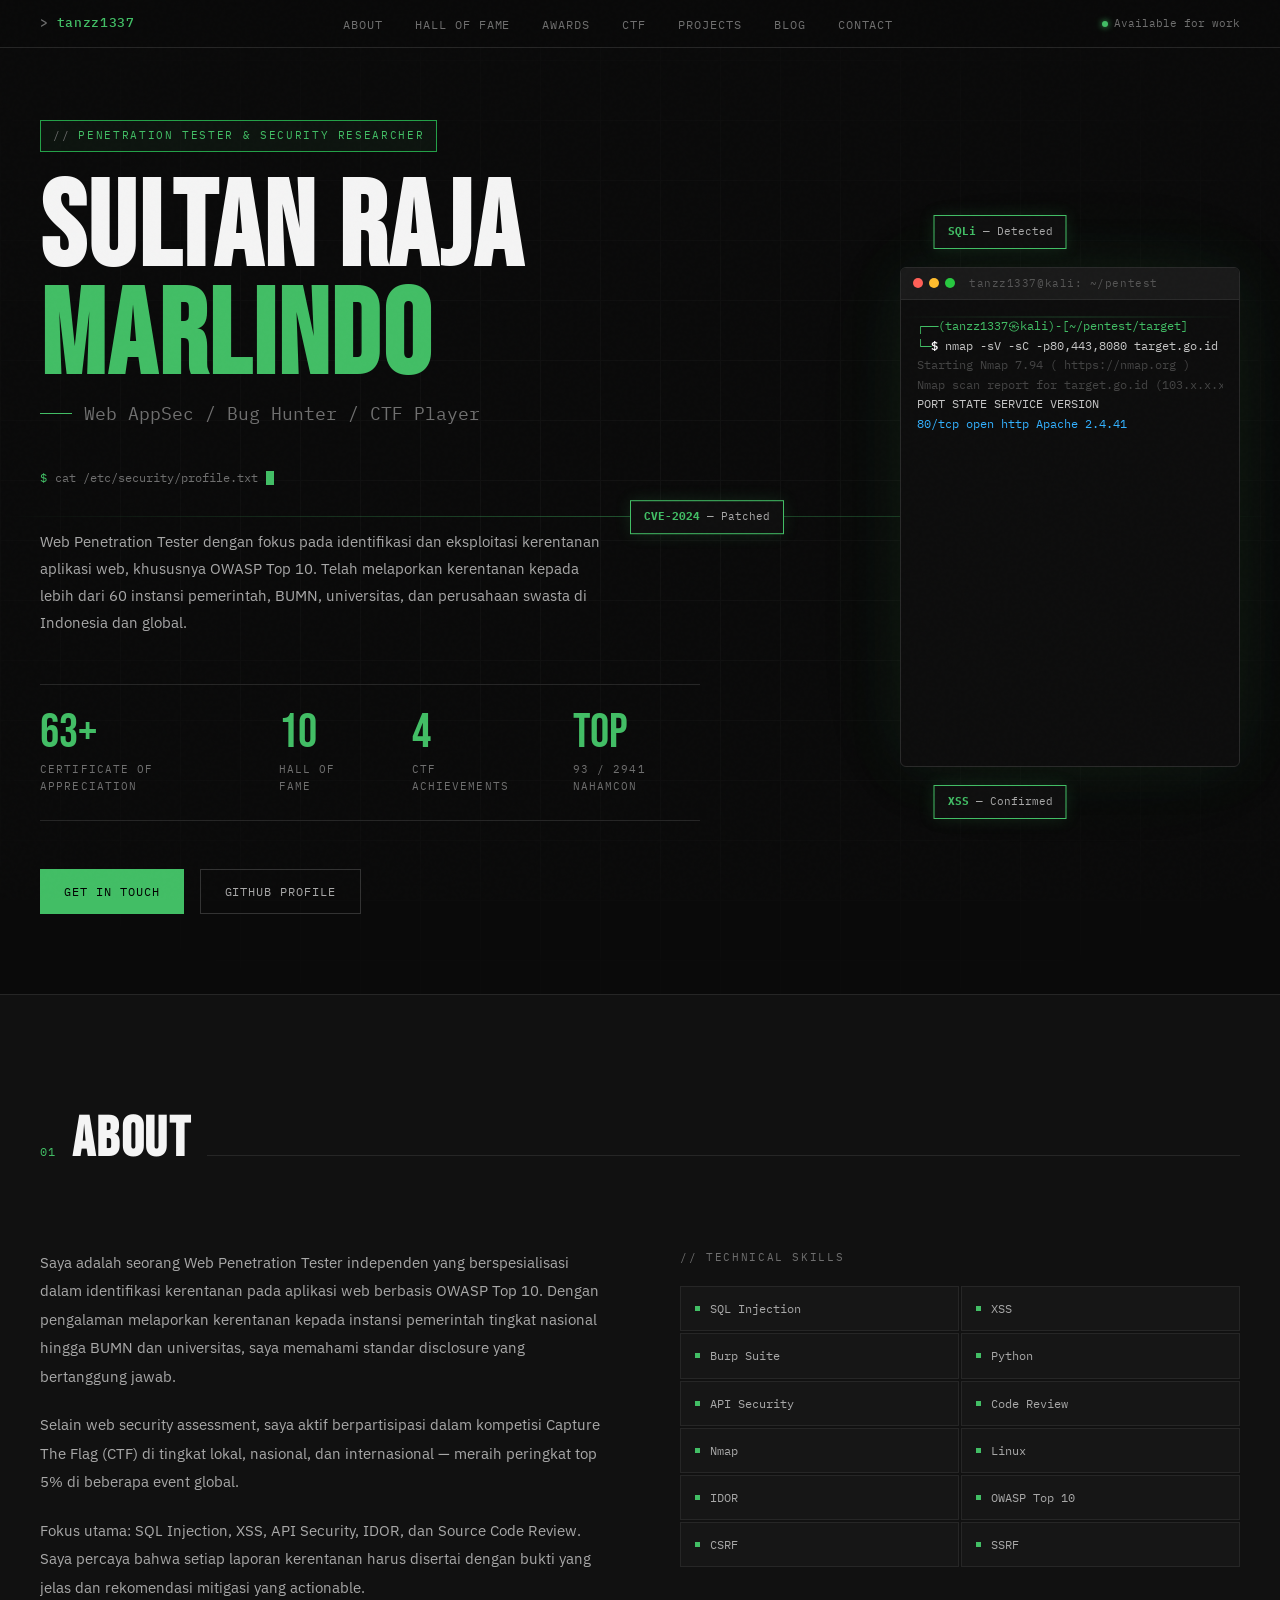
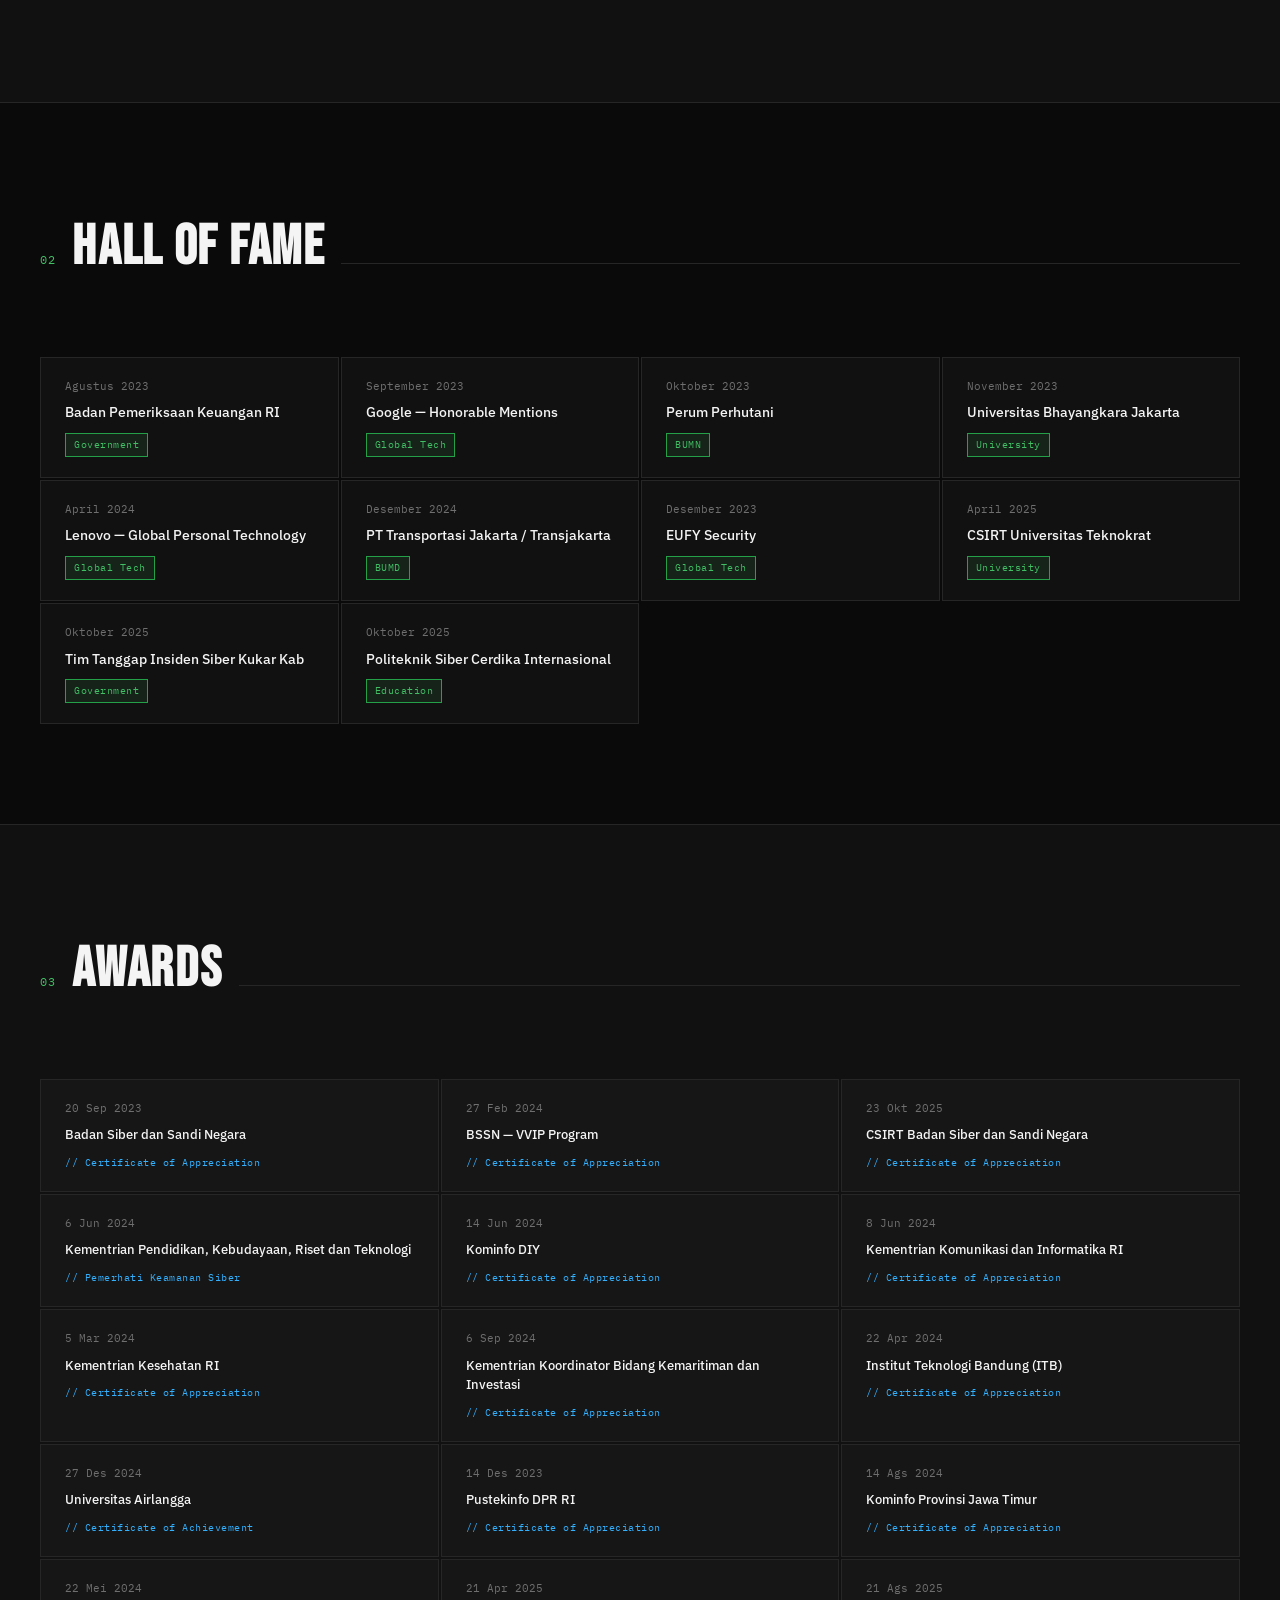
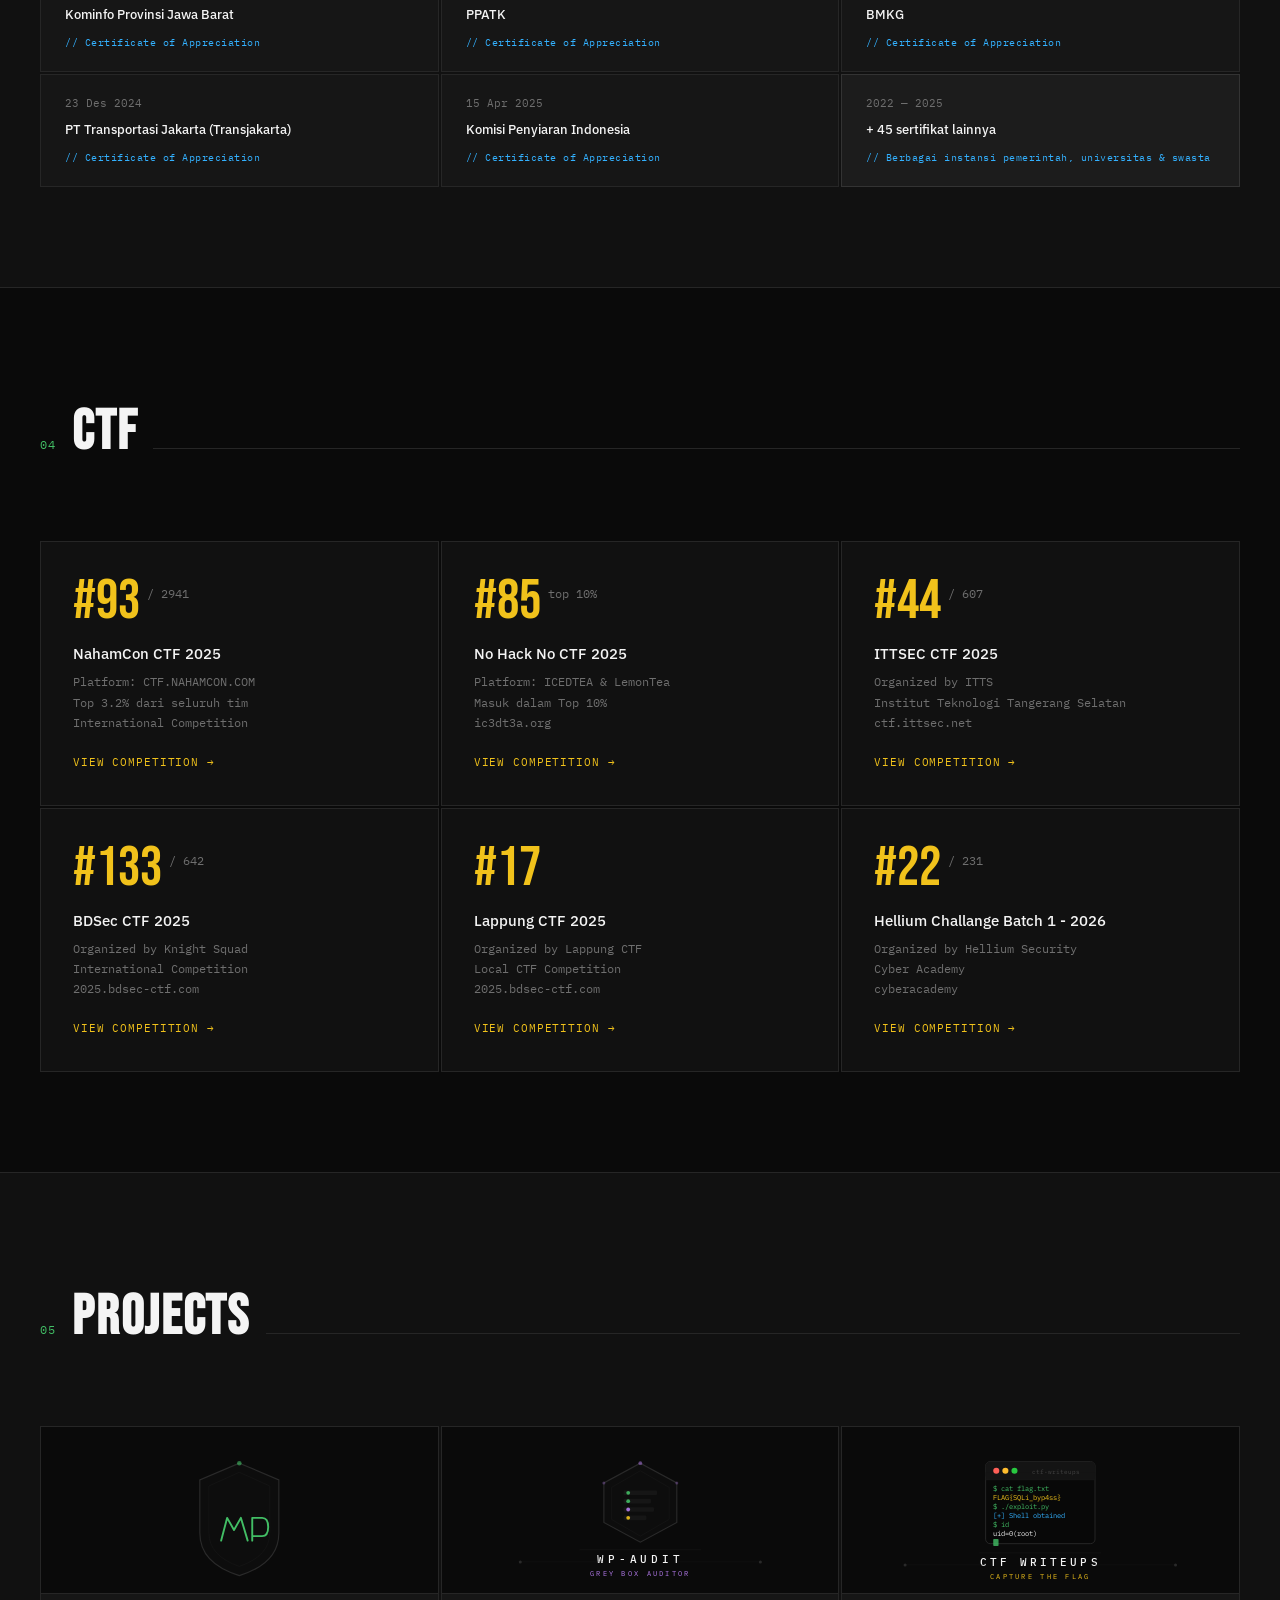
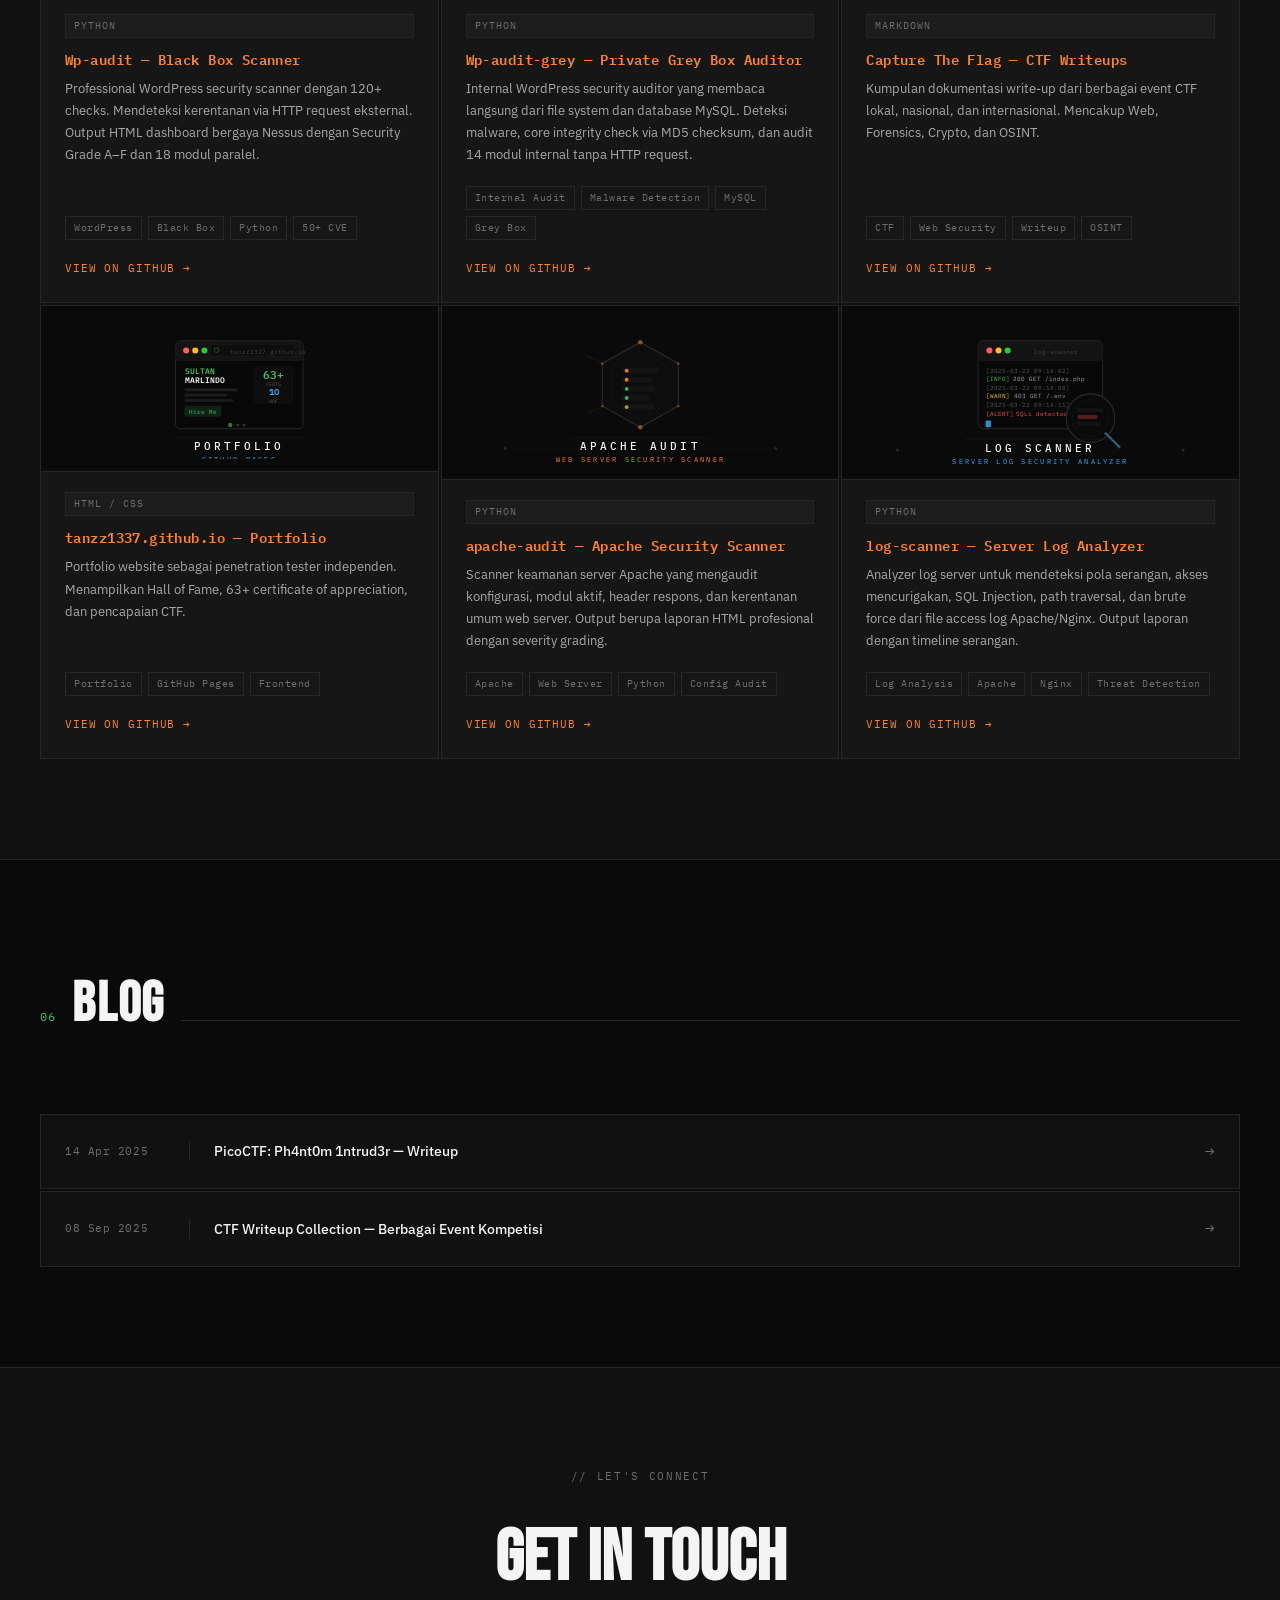
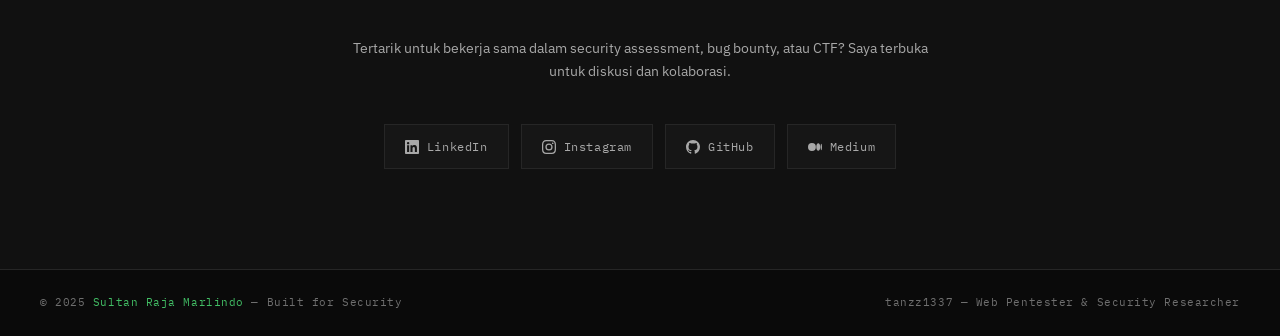
==== commit 964e0a80: "Update index.html" ====
--- a/index.html
+++ b/index.html
@@ -1212,6 +1212,16 @@
           2025.bdsec-ctf.com
         </div>
         <a href="https://lappungctf.dev" target="_blank" class="ctf-link">View Competition &rarr;</a>
+      </div>
+      <div class="ctf-card">
+        <div class="ctf-rank">#22<span> / 231</span></div>
+        <div class="ctf-name">Hellium Challange Batch 1 - 2026</div>
+        <div class="ctf-detail">
+          Organized by Hellium Security<br>
+          Cyber Academy<br>
+          cyberacademy
+        </div>
+        <a href="https://www.cyberarmy.id" target="_blank" class="ctf-link">View Competition &rarr;</a>
       </div>
     </div>
   </div>
